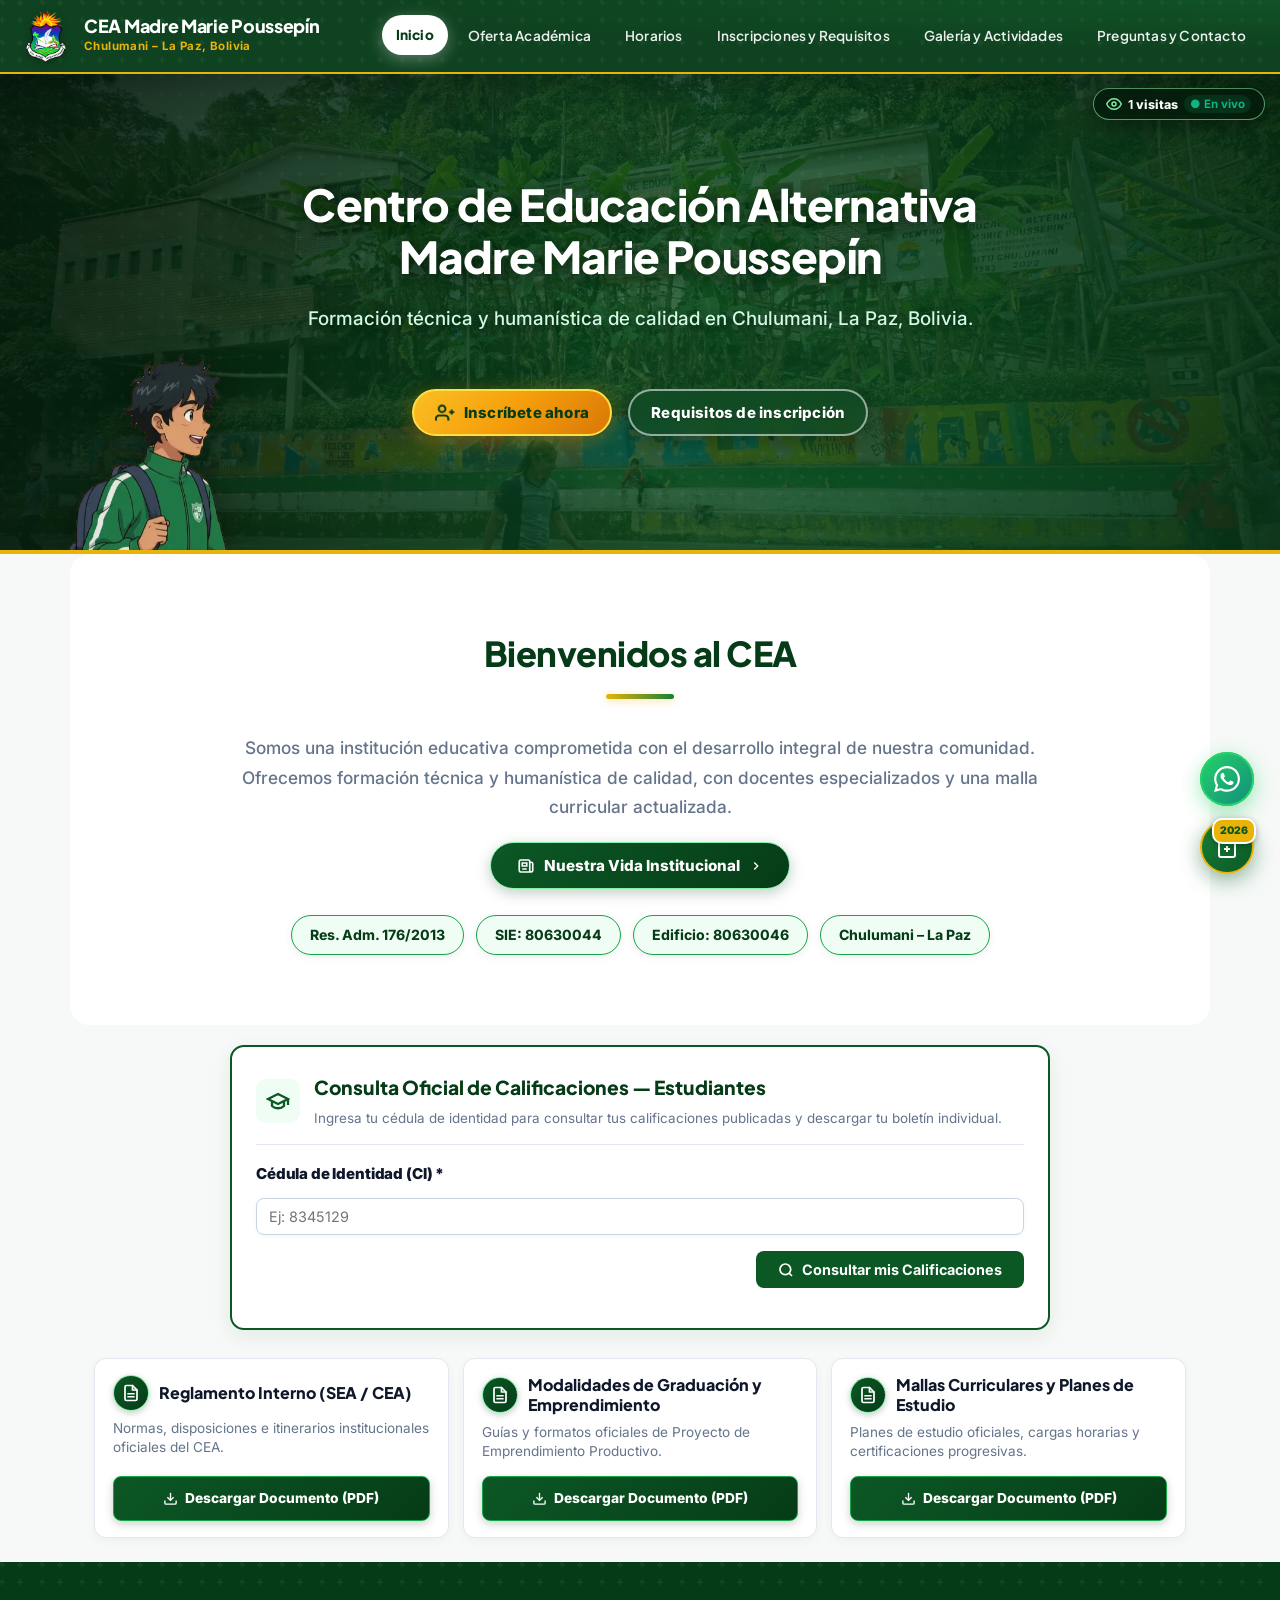
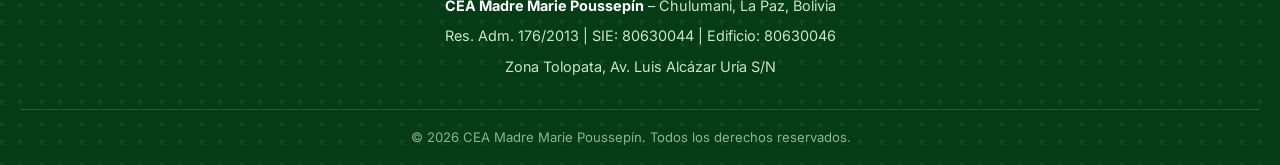
==== index.html @ 7ef6d117 "Add files via upload" ====
<!DOCTYPE html>
<html lang="es">
<head>
  <meta charset="UTF-8" />
  <meta name="viewport" content="width=device-width, initial-scale=1.0, interactive-widget=resizes-content" />
  <meta http-equiv="Cache-Control" content="no-cache, no-store, must-revalidate" />
  <meta http-equiv="Pragma" content="no-cache" />
  <meta http-equiv="Expires" content="0" />
  <!-- Título y Metadatos Institucionales -->
  <title>CEA Madre Marie Poussepín | Educación de Adultos en Chulumani</title>
  <meta name="description" content="Centro de Educación Alternativa Madre Marie Poussepín en Chulumani, Sud Yungas, La Paz. Bachillerato Humanístico (EPA/ESA) y Carreras Técnicas con Certificación Progresiva ministerial oficial. Formación gratuita y de calidad para jóvenes y adultos." />
  <meta name="keywords" content="CEA Madre Marie Poussepin, Chulumani, Educacion Alternativa, Bachillerato Adultos, Carreras Tecnicas, EPA, ESA, ETA, Bolivia, Sud Yungas" />
  <meta name="author" content="CEA Madre Marie Poussepín" />

  <!-- Open Graph / Facebook / WhatsApp Preview -->
  <link rel="canonical" href="https://ceachulumani-creator.github.io/Cea-Madre-Marie-Pousseppin-/" />
  <meta property="og:type" content="website" />
  <meta property="og:title" content="CEA Madre Marie Poussepín – Educación Humanística y Carreras Técnicas" />
  <meta property="og:description" content="Centro de Educación Alternativa en Chulumani, Sud Yungas. Inscripciones Abiertas Gestión 2026. Bachillerato Humanístico y Carreras Técnicas gratuitas con certificación ministerial oficial." />
  <meta property="og:image" content="https://ceachulumani-creator.github.io/Cea-Madre-Marie-Pousseppin-/og-image.jpg" />
  <meta property="og:image:secure_url" content="https://ceachulumani-creator.github.io/Cea-Madre-Marie-Pousseppin-/og-image.jpg" />
  <meta property="og:image:type" content="image/jpeg" />
  <meta property="og:image:width" content="1200" />
  <meta property="og:image:height" content="630" />
  <meta property="og:image:alt" content="CEA Madre Marie Poussepín - Chulumani, Sud Yungas, La Paz, Bolivia" />
  <meta property="og:url" content="https://ceachulumani-creator.github.io/Cea-Madre-Marie-Pousseppin-/" />
  <meta property="og:site_name" content="CEA Madre Marie Poussepín" />
  <meta property="og:locale" content="es_BO" />

  <!-- Twitter Cards -->
  <meta name="twitter:card" content="summary_large_image" />
  <meta name="twitter:title" content="CEA Madre Marie Poussepín | Chulumani – Bolivia" />
  <meta name="twitter:description" content="Centro de Educación Alternativa Madre Marie Poussepín. Educación humanística y técnica para jóvenes y adultos." />
  <meta name="twitter:image" content="https://ceachulumani-creator.github.io/Cea-Madre-Marie-Pousseppin-/og-image.jpg" />
  <link rel="image_src" href="https://ceachulumani-creator.github.io/Cea-Madre-Marie-Pousseppin-/og-image.jpg" />

  <!-- Favicon e Íconos Oficiales CEA -->
  <link rel="icon" type="image/png" href="logo cea madre marie poussepin.png" />
  <link rel="shortcut icon" type="image/png" href="logo cea madre marie poussepin.png" />
  <link rel="apple-touch-icon" href="logo cea madre marie poussepin.png" />

  <!-- Pre-carga prioritaria de la animación WebP del Hero para arranque instantáneo sin parpadeo -->
  <link rel="preload" as="image" href="video3.webp" type="image/webp" fetchpriority="high" />

  <!-- Google Fonts: Plus Jakarta Sans, Outfit, Inter -->
  <link rel="preconnect" href="https://fonts.googleapis.com" />
  <link rel="preconnect" href="https://fonts.gstatic.com" crossorigin />
  <link href="https://fonts.googleapis.com/css2?family=Inter:wght@300;400;500;600;700&family=Outfit:wght@500;600;700;800&family=Plus+Jakarta+Sans:wght@500;600;700;800&display=swap" rel="stylesheet" />
  <link rel="stylesheet" href="styles.css?v=2026.422" />
  <link rel="stylesheet" href="calificaciones.css?v=73.71" />
  <script>
    document.documentElement.classList.remove('dark', 'dark-mode');
    try {
      localStorage.removeItem('darkOverride');
      localStorage.removeItem('cea_dark_override');
    } catch(e) {}
  </script>
  <style>
    /* CONTADOR DE VISITAS DENTRO DE LA ESQUINA SUPERIOR DERECHA DEL HERO BANNER */
    .visitas-hero-badge {
      position: absolute !important;
      top: 20px !important;
      right: 24px !important;
      z-index: 10 !important;
      display: inline-flex !important;
      align-items: center !important;
      gap: 8px !important;
      background: rgba(4, 26, 11, 0.78) !important;
      backdrop-filter: blur(10px) !important;
      -webkit-backdrop-filter: blur(10px) !important;
      border: 1.5px solid rgba(134, 239, 172, 0.6) !important;
      padding: 8px 16px !important;
      border-radius: 30px !important;
      box-shadow: 0 4px 20px rgba(0, 0, 0, 0.4) !important;
      cursor: pointer !important;
      font-family: inherit !important;
      font-size: 0.86rem !important;
      font-weight: 800 !important;
      color: #ffffff !important;
      transition: all 0.25s cubic-bezier(0.4, 0, 0.2, 1) !important;
    }
    .visitas-hero-badge:hover {
      transform: translateY(-2px) scale(1.03) !important;
      background: rgba(6, 60, 23, 0.92) !important;
      border-color: #86efac !important;
      box-shadow: 0 6px 24px rgba(0, 0, 0, 0.55) !important;
    }
    .visitas-hero-badge svg {
      color: #86efac !important;
      stroke: #86efac !important;
    }
    @media (max-width: 768px) {
      .visitas-hero-badge {
        top: 12px !important;
        right: 12px !important;
        padding: 6px 12px !important;
        font-size: 0.78rem !important;
        gap: 6px !important;
      }
    }

    /* CONTENEDOR HERO OVERLAY PERFECTAMENTE CENTRADO (DISEÑO ANTERIOR RESTAURADO) */
    .hero-overlay {
      position: relative !important;
      z-index: 2 !important;
      padding: 60px 24px 70px !important;
      max-width: 850px !important;
      width: 100% !important;
      margin: 0 auto !important;
      display: flex !important;
      flex-direction: column !important;
      align-items: center !important;
      justify-content: center !important;
      text-align: center !important;
      box-sizing: border-box !important;
    }
    .hero-overlay h2 {
      text-align: center !important;
      margin-left: auto !important;
      margin-right: auto !important;
    }
    .hero-overlay p {
      text-align: center !important;
      margin-left: auto !important;
      margin-right: auto !important;
    }

    /* VÍDEO CON IA EN LA PARTE INFERIOR IZQUIERDA (FONDO 100% TRANSPARENTE) */
    .hero-anime-dock-bottom-left {
      position: absolute !important;
      bottom: 0 !important;
      left: 15px !important;
      z-index: 2 !important;
      width: 380px !important;
      max-width: 38vw !important;
      aspect-ratio: 16 / 9 !important;
      pointer-events: none !important;
      filter: drop-shadow(0 8px 18px rgba(0, 0, 0, 0.45)) !important;
      line-height: 0 !important;
      user-select: none !important;
      overflow: hidden !important;
      background: transparent !important;
    }
    .hero-ai-video {
      width: 100% !important;
      height: 100% !important;
      object-fit: contain !important;
      object-position: bottom left !important;
      display: block !important;
      background: transparent !important;
      border: none !important;
      outline: none !important;
    }
    @media screen and (max-width: 768px) {
      .hero-anime-dock-bottom-left {
        width: 140px !important;
        max-width: 38vw !important;
        left: 4px !important;
        bottom: 0 !important;
        opacity: 1 !important;
        filter: none !important;
        -webkit-filter: none !important;
        background: transparent !important;
      }
    }

    /* ALINEACIÓN Y BALANCE PERFECTO DE BOTONES HERO */
    .hero-btn-group {
      display: flex;
      gap: 12px;
      justify-content: center;
      flex-wrap: wrap;
    }

    /* ESTILOS DE EDICIÓN EN VIVO DIRECTA (MODO DIRECTOR CON AUTO-GUARDADO) */
    .editable-in-place-active {
      outline: 2.5px dashed #2563eb !important;
      outline-offset: 4px !important;
      background-color: rgba(37, 99, 235, 0.08) !important;
      border-radius: 6px !important;
      cursor: text !important;
      transition: all 0.2s ease !important;
    }
    .inline-edit-floating-toolbar {
      display: flex !important;
      align-items: center !important;
      justify-content: space-between !important;
      gap: 12px !important;
      background: #ffffff !important;
      border: 1.5px solid #93c5fd !important;
      border-radius: 10px !important;
      padding: 8px 14px !important;
      margin: 8px 0 !important;
      box-shadow: 0 4px 16px rgba(37, 99, 235, 0.15) !important;
      font-family: inherit !important;
      z-index: 9999 !important;
      position: relative !important;
      flex-wrap: wrap !important;
    }
    .inline-toolbar-hint {
      font-size: 0.82rem !important;
      color: #1e3a8a !important;
      font-weight: 600 !important;
      display: inline-flex !important;
      align-items: center !important;
      gap: 6px !important;
    }
    .btn-inline-action {
      display: inline-flex !important;
      align-items: center !important;
      gap: 5px !important;
      padding: 6px 14px !important;
      border-radius: 6px !important;
      font-size: 0.80rem !important;
      font-weight: 700 !important;
      cursor: pointer !important;
      border: none !important;
      transition: all 0.2s ease !important;
    }
    .btn-inline-save {
      background: #2563eb !important;
      color: #ffffff !important;
    }
    .btn-inline-save:hover {
      background: #1d4ed8 !important;
    }
    .btn-inline-cancel {
      background: #f1f5f9 !important;
      color: #475569 !important;
      border: 1px solid #cbd5e1 !important;
    }
    .btn-inline-cancel:hover {
      background: #e2e8f0 !important;
    }

    .hero-btn-group {
      display: flex !important;
      align-items: center !important;
      justify-content: center !important;
      gap: 16px !important;
      flex-wrap: wrap !important;
      margin: 20px auto 0 auto !important;
      width: 100% !important;
      text-align: center !important;
    }

    .btn-hero-inscribete-gold,
    .btn-hero-sec-aligned {
      display: inline-flex !important;
      align-items: center !important;
      justify-content: center !important;
      height: 50px !important;
      min-width: 250px !important;
      padding: 0 28px !important;
      border-radius: 50px !important;
      font-size: 0.98rem !important;
      font-weight: 800 !important;
      letter-spacing: 0.2px !important;
      box-sizing: border-box !important;
      vertical-align: middle !important;
      text-decoration: none !important;
      transition: all 0.25s ease !important;
      margin: 0 !important;
      line-height: 1 !important;
      text-align: center !important;
      cursor: pointer !important;
    }

    .btn-hero-inscribete-gold {
      background: linear-gradient(135deg, #fbbf24 0%, #f59e0b 50%, #d97706 100%) !important;
      color: #063c17 !important;
      border: 2px solid #fde047 !important;
      box-shadow: 0 4px 20px rgba(245, 158, 11, 0.4), 0 2px 6px rgba(0, 0, 0, 0.25) !important;
      gap: 9px !important;
    }
    .btn-hero-inscribete-gold:hover {
      transform: translateY(-2px) scale(1.02) !important;
      background: linear-gradient(135deg, #fef08a 0%, #fbbf24 50%, #f59e0b 100%) !important;
      border-color: #ffffff !important;
      box-shadow: 0 8px 26px rgba(245, 158, 11, 0.6) !important;
      color: #063c17 !important;
    }

    .btn-hero-sec-aligned {
      background: rgba(16, 75, 36, 0.72) !important;
      color: #ffffff !important;
      border: 2px solid rgba(255, 255, 255, 0.55) !important;
      backdrop-filter: blur(10px) !important;
      -webkit-backdrop-filter: blur(10px) !important;
      box-shadow: 0 4px 18px rgba(0, 0, 0, 0.3) !important;
      text-shadow: 0 1px 2px rgba(0, 0, 0, 0.3) !important;
    }
    .btn-hero-sec-aligned:hover {
      background: rgba(22, 101, 52, 0.9) !important;
      border-color: #ffffff !important;
      transform: translateY(-2px) scale(1.02) !important;
      box-shadow: 0 8px 24px rgba(0, 0, 0, 0.4) !important;
      color: #ffffff !important;
    }

    @media (max-width: 600px) {
      .hero-btn-group {
        flex-direction: column !important;
        gap: 12px !important;
        width: 100% !important;
        padding: 0 16px !important;
        box-sizing: border-box !important;
      }
      .btn-hero-inscribete-gold,
      .btn-hero-sec-aligned {
        width: 100% !important;
        max-width: 320px !important;
        min-width: 0 !important;
      }
    }

    /* ANIMACIÓN SUTIL DE IZQUIERDA A DERECHA EN EL ÍCONO DE LA PERSONA */
    .hero-user-icon-anim {
      animation: animPersonaSubtle 3s infinite ease-in-out !important;
      transform-origin: center !important;
      filter: none !important;
    }
    @keyframes animPersonaSubtle {
      0%, 100% {
        transform: translateX(-2px) scale(1);
      }
      50% {
        transform: translateX(2px) scale(1.08);
      }
    }

    /* BOTÓN GALERÍA Y NOVEDADES EN SECCIÓN BIENVENIDOS AL CEA */
    .btn-bienvenida-galeria {
      display: inline-flex !important;
      align-items: center !important;
      justify-content: center !important;
      gap: 9px !important;
      padding: 10px 26px !important;
      border-radius: 50px !important;
      background: linear-gradient(135deg, #0c5825 0%, #063c17 100%) !important;
      color: #ffffff !important;
      border: 1.5px solid #86efac !important;
      font-size: 0.95rem !important;
      font-weight: 800 !important;
      text-decoration: none !important;
      box-shadow: 0 4px 14px rgba(6, 60, 23, 0.25) !important;
      transition: all 0.25s ease !important;
    }
    .btn-bienvenida-galeria:hover {
      background: linear-gradient(135deg, #15803d 0%, #0c5825 100%) !important;
      border-color: #fde047 !important;
      color: #fde047 !important;
      transform: translateY(-2px) scale(1.02) !important;
      box-shadow: 0 6px 18px rgba(6, 60, 23, 0.35) !important;
    }

    /* PASTILLAS DE ACREDITACIÓN CON BORDE DELGADO VERDE Y TEXTO VERDE */
    .acred-badge {
      background: #f0fdf4 !important;
      border: 1.5px solid #16a34a !important;
      color: #063c17 !important;
      padding: 7px 18px !important;
      border-radius: 50px !important;
      font-size: 0.88rem !important;
      font-weight: 750 !important;
      box-shadow: 0 2px 8px rgba(6, 60, 23, 0.08) !important;
      transition: all 0.25s ease !important;
      text-shadow: none !important;
    }
    .acred-badge:hover {
      background: #dcfce7 !important;
      border-color: #0c5825 !important;
      color: #0c5825 !important;
      transform: translateY(-2px) !important;
      box-shadow: 0 4px 12px rgba(6, 60, 23, 0.16) !important;
    }
    html.dark .acred-badge {
      background: rgba(6, 60, 23, 0.35) !important;
      border-color: #4ade80 !important;
      color: #86efac !important;
    }

    .card-accion-inscripcion { padding: 0 !important; }
    .btn-fechas-detalles {
      background: #063c17 !important;
      color: #ffffff !important;
      border: 1.5px solid #063c17 !important;
      padding: 9px 16px !important;
      font-size: 0.92rem !important;
      font-weight: 800 !important;
      border-radius: 10px !important;
      gap: 8px !important;
      height: 44px !important;
      box-sizing: border-box !important;
    }
    .btn-fechas-detalles:hover {
      background: #0c5825 !important;
      color: #ffffff !important;
      border-color: #0c5825 !important;
      box-shadow: 0 4px 14px rgba(12, 88, 37, 0.28) !important;
    }

    /* MEJORAS EN TARJETAS DE GALERÍA Y ZOOM HINT */
    .galeria-zoom-hint {
      position: absolute !important;
      bottom: 10px !important;
      right: 10px !important;
      background: rgba(4, 26, 11, 0.78) !important;
      color: #86efac !important;
      width: 32px !important;
      height: 32px !important;
      border-radius: 50% !important;
      display: flex !important;
      align-items: center !important;
      justify-content: center !important;
      backdrop-filter: blur(4px) !important;
      border: 1px solid rgba(134, 239, 172, 0.5) !important;
      opacity: 0.88 !important;
      transition: all 0.25s ease !important;
    }
    .galeria-card:hover .galeria-zoom-hint {
      opacity: 1 !important;
      transform: scale(1.12) !important;
      background: #063c17 !important;
      color: #ffffff !important;
      border-color: #86efac !important;
      box-shadow: 0 4px 12px rgba(6, 60, 23, 0.4) !important;
    }

    /* CENTRADO PERFECTO DE PESTAÑAS Y SUBFILTROS DE GALERÍA */
    .galeria-subtabs-bar {
      display: flex !important;
      justify-content: center !important;
      align-items: center !important;
      gap: 10px !important;
      flex-wrap: wrap !important;
      margin: 0 auto 20px auto !important;
    }
    .galeria-subfiltros-dinamicos {
      justify-content: center !important;
      text-align: center !important;
      margin: 14px auto 20px auto !important;
    }

    /* COMPACTACIÓN DE ALTURA EN SECCIÓN DE REQUISITOS DE INSCRIPCIÓN */
    .bloque-requisitos-moderno {
      padding: 16px 18px !important;
    }
    .req-bloque {
      margin-top: 0 !important;
      margin-bottom: 0 !important;
    }
    .req-bloque .malla-card-header {
      margin-bottom: 10px !important;
      padding: 10px 14px !important;
    }
    /* NAVEGACIÓN PRINCIPAL: ESTADO ACTIVO BLANCO CON LETRA VERDE BOLD */
    .nav a.nav-main-item.active,
    body:has(#inicio:target) #nav-link-inicio,
    body:has(#oferta:target) #nav-link-oferta,
    body:has(#humanistica:target) #nav-link-oferta,
    body:has(#tecnica:target) #nav-link-oferta,
    body:has(#horarios:target) #nav-link-horarios,
    body:has(#inscripcion:target) #nav-link-inscripciones,
    body:has(#requisitos:target) #nav-link-inscripciones,
    body:has(#galeria:target) #nav-link-galeria,
    body:has(#actividades:target) #nav-link-galeria,
    body:has(#contacto:target) #nav-link-contacto,
    body:has(#faq:target) #nav-link-contacto {
      background: #ffffff !important;
      color: #063c17 !important;
      font-weight: 800 !important;
      border-radius: 50px !important;
      box-shadow: 0 4px 16px rgba(255, 255, 255, 0.32) !important;
      transform: translateY(-1px) !important;
    }

    /* TEXTO NORMAL DESPUÉS DE LOS DOS PUNTOS EN PUNTOS DE OFERTA ACADÉMICA */
    .oferta-preview-bullets li {
      font-weight: 400 !important;
    }
    .oferta-preview-bullets li strong {
      font-weight: 800 !important;
      color: var(--text-main) !important;
    }
    .oferta-preview-bullets li span {
      font-weight: 600 !important;
    }
    .req-dirigido {
      margin-bottom: 10px !important;
      padding: 8px 12px !important;
      font-size: 0.86rem !important;
      line-height: 1.35 !important;
    }
    .req-claros-grid {
      gap: 10px !important;
    }
    .req-claro-card {
      padding: 10px 14px !important;
      gap: 8px !important;
      border-radius: 10px !important;
    }
    .req-claro-header {
      margin-bottom: 6px !important;
      gap: 8px !important;
    }
    .req-claro-icon {
      width: 32px !important;
      height: 32px !important;
      min-width: 32px !important;
      border-radius: 8px !important;
    }
    .req-claro-icon svg {
      width: 16px !important;
      height: 16px !important;
    }
    .req-card-eyebrow {
      font-size: 0.68rem !important;
      margin-bottom: 1px !important;
    }
    .req-claro-title {
      font-size: 0.95rem !important;
    }
    .req-lista-bullets {
      gap: 4px !important;
    }
    .req-lista-bullets li {
      margin-bottom: 3px !important;
      line-height: 1.35 !important;
      font-size: 0.85rem !important;
    }

    /* CERTIFICACIÓN OFICIAL: CABECERA CON RELLENO AMARILLO / NARANJA DE ALTO IMPACTO */
    .certificacion-bloque-card {
      margin-top: 10px !important;
      background: #ffffff !important;
      border: 2px solid #d97706 !important;
      border-radius: 12px !important;
      padding: 0 !important;
      overflow: hidden !important;
      box-shadow: 0 3px 12px rgba(217, 119, 6, 0.12) !important;
      transition: all 0.2s ease !important;
    }
    .certificacion-bloque-card:hover {
      border-color: #b45309 !important;
      box-shadow: 0 5px 18px rgba(217, 119, 6, 0.20) !important;
    }
    .certificacion-bloque-header {
      background: linear-gradient(105deg, #b45309 0%, #d97706 50%, #f59e0b 100%) !important;
      color: #ffffff !important;
      padding: 8px 14px !important;
      display: flex !important;
      align-items: center !important;
      justify-content: space-between !important;
      flex-wrap: wrap !important;
      gap: 8px !important;
      margin: 0 !important;
      border-bottom: none !important;
    }
    .certificacion-badge-pill {
      display: inline-flex !important;
      align-items: center !important;
      gap: 6px !important;
      font-size: 0.78rem !important;
      font-weight: 800 !important;
      letter-spacing: 0.5px !important;
      text-transform: uppercase !important;
      color: #ffffff !important;
      background: rgba(255, 255, 255, 0.22) !important;
      padding: 3px 10px !important;
      border-radius: 6px !important;
      border: 1px solid rgba(255, 255, 255, 0.4) !important;
      box-shadow: 0 1px 3px rgba(0,0,0,0.12) !important;
    }
    .certificacion-subtitulo-line {
      font-size: 0.80rem !important;
      font-weight: 700 !important;
      color: #fef3c7 !important;
      text-shadow: 1px 1px 2px #451a03, 0 1px 3px rgba(69, 26, 3, 0.9) !important;
    }
    .certificacion-bloque-content {
      padding: 10px 14px !important;
      display: grid !important;
      grid-template-columns: 1fr 1fr !important;
      gap: 8px 16px !important;
    }
    @media (max-width: 640px) {
      .certificacion-bloque-content {
        grid-template-columns: 1fr !important;
        gap: 8px !important;
      }
    }
    .certificacion-item-destacado {
      display: flex !important;
      align-items: flex-start !important;
      gap: 8px !important;
    }
    .certificacion-item-icon {
      width: 30px !important;
      height: 30px !important;
      min-width: 30px !important;
      border-radius: 8px !important;
      background: #fef3c7 !important;
      color: #b45309 !important;
      border: 1px solid #fde047 !important;
      display: flex !important;
      align-items: center !important;
      justify-content: center !important;
    }
    .certificacion-item-icon svg {
      width: 16px !important;
      height: 16px !important;
    }
    .certificacion-item-text strong {
      font-size: 0.86rem !important;
      color: #0f172a !important;
      display: block !important;
      margin-bottom: 1px !important;
    }
    .certificacion-item-text span {
      font-size: 0.78rem !important;
      line-height: 1.3 !important;
      color: #475569 !important;
    }

    /* TARJETA UNIFICADA DE REQUISITOS (LIMPIA Y SIN CABECERA REDUNDANTE) */
    .req-unificado-card {
      margin-top: 8px !important;
      margin-bottom: 12px !important;
      background: #ffffff !important;
      border: 1.5px solid #16a34a !important;
      border-radius: 12px !important;
      padding: 12px 16px !important;
      overflow: hidden !important;
      box-shadow: 0 2px 10px rgba(6, 60, 23, 0.06) !important;
      transition: all 0.2s ease !important;
    }
    .req-unificado-card:hover {
      border-color: #0c5825 !important;
      box-shadow: 0 4px 16px rgba(6, 60, 23, 0.12) !important;
    }
    .req-unificado-content {
      padding: 0 !important;
      display: grid !important;
      grid-template-columns: 1fr 1.3fr !important;
      gap: 10px 20px !important;
    }
    @media (max-width: 640px) {
      .req-unificado-content {
        grid-template-columns: 1fr !important;
        gap: 10px !important;
      }
    }
    .req-unificado-item {
      display: flex !important;
      flex-direction: column !important;
    }

    /* TARJETA MAESTRA UNIFICADA (CABECERA VERDE + REQUISITOS + CERTIFICACIÓN OFICIAL EN UN SOLO BLOQUE) */
    .req-master-card {
      background: #ffffff !important;
      border: 2px solid #063c17 !important;
      border-radius: 14px !important;
      overflow: hidden !important;
      box-shadow: 0 4px 18px rgba(6, 60, 23, 0.10) !important;
      margin-top: 6px !important;
      margin-bottom: 14px !important;
      transition: all 0.22s ease !important;
    }
    .req-master-card:hover {
      border-color: #0c5825 !important;
      box-shadow: 0 6px 22px rgba(6, 60, 23, 0.16) !important;
    }
    .req-master-header {
      border-radius: 0 !important;
      margin: 0 !important;
      padding: 10px 16px !important;
      background: linear-gradient(105deg, #063b17 0%, #064019 40%, #085226 65%, #0e7955 100%) !important;
    }
    .req-master-header .malla-card-title {
      font-size: 1.18rem !important;
      font-weight: 800 !important;
      color: #ffffff !important;
      border-bottom: none !important;
      text-decoration: none !important;
      box-shadow: none !important;
    }
    .req-master-header .malla-card-title::after {
      display: none !important;
    }
    .req-master-header .malla-card-badge {
      font-size: 0.70rem !important;
      color: #d1fae5 !important;
      margin-bottom: 2px !important;
    }
    .req-master-body {
      padding: 16px 18px !important;
      display: flex !important;
      flex-direction: column !important;
      gap: 12px !important;
    }

    /* GRID EN 2 COLUMNAS INTERNAS EN CUERPO DE TARJETA MAESTRA */
    .req-master-body-grid {
      display: grid !important;
      grid-template-columns: 1fr 1.1fr !important;
      gap: 20px !important;
      align-items: center !important;
    }
    @media (max-width: 820px) {
      .req-master-body-grid {
        grid-template-columns: 1fr !important;
        gap: 14px !important;
      }
    }
    .certificacion-bloque-card {
      margin-top: 0 !important;
      border-radius: 12px !important;
    }
    .certificacion-bloque-header {
      padding: 8px 12px !important;
      display: flex !important;
      justify-content: space-between !important;
      align-items: center !important;
      gap: 8px !important;
    }
    .certificacion-badge-pill {
      font-size: 0.78rem !important;
      padding: 3px 10px !important;
      flex-shrink: 0 !important;
    }
    .certificacion-subtitulo-line {
      font-size: 0.80rem !important;
      font-weight: 700 !important;
      color: #fef3c7 !important;
      text-shadow: 1px 1px 2px #451a03, 0 1px 3px rgba(69, 26, 3, 0.9) !important;
      text-align: right !important;
      max-width: 220px !important;
      margin-left: auto !important;
      line-height: 1.25 !important;
    }
    .certificacion-bloque-content-vertical {
      padding: 12px 14px !important;
      display: flex !important;
      flex-direction: column !important;
      gap: 10px !important;
    }
    .certificacion-item-destacado {
      gap: 10px !important;
      align-items: flex-start !important;
    }
    .certificacion-item-icon {
      width: 34px !important;
      height: 34px !important;
      min-width: 34px !important;
      border-radius: 50% !important;
      background: linear-gradient(135deg, #d97706 0%, #b45309 100%) !important;
      color: #ffffff !important;
      border: 1.5px solid #fde047 !important;
      display: flex !important;
      align-items: center !important;
      justify-content: center !important;
      box-shadow: 0 3px 8px rgba(180, 83, 9, 0.4) !important;
      flex-shrink: 0 !important;
      margin-top: 2px !important;
    }
    .certificacion-item-icon svg {
      width: 18px !important;
      height: 18px !important;
      color: #ffffff !important;
      stroke: #ffffff !important;
      filter: drop-shadow(0 1px 2px rgba(0, 0, 0, 0.4)) !important;
    }
    .certificacion-item-text strong {
      font-size: 0.92rem !important;
      line-height: 1.35 !important;
      color: #0f172a !important;
    }
    .certificacion-item-text span {
      font-size: 0.84rem !important;
      line-height: 1.35 !important;
      color: #334155 !important;
    }

    /* LISTA SENCILLA CON PUNTOS (TEXTO AMPLIO Y LEGIBLE) */
    .req-lista-sencilla {
      margin: 0 !important;
      padding-left: 20px !important;
      display: flex !important;
      flex-direction: column !important;
      gap: 8px !important;
      list-style-type: disc !important;
    }
    .req-lista-sencilla li {
      font-size: 0.96rem !important;
      line-height: 1.5 !important;
      color: #0f172a !important;
    }
    .req-lista-sencilla li::marker {
      color: #063c17 !important;
      font-size: 1.20rem !important;
    }

    /* GRID EN 2 MITADES (50% / 50%) EN DETALLES DE REQUISITOS (EQUIVALENCIAS | CASOS EXCEPCIONALES) */
    .detalles-split-grid {
      display: grid !important;
      grid-template-columns: 1fr 1fr !important;
      gap: 16px !important;
      align-items: start !important;
    }
    .detalles-col-equivalencias,
    .detalles-col-excepciones,
    .detalles-col-niveles,
    .detalles-col-carreras {
      min-width: 0 !important;
      width: 100% !important;
      max-width: 100% !important;
    }
    @media (max-width: 900px) {
      .detalles-split-grid {
        grid-template-columns: 1fr !important;
        gap: 16px !important;
      }
    }
    .tabla-compacta-3col th,
    .tabla-compacta-3col td,
    .tabla-compacta-excep th,
    .tabla-compacta-excep td {
      padding: 7px 10px !important;
      font-size: 0.83rem !important;
    }
    .tabla-compacta-3col thead th,
    .tabla-compacta-excep thead th,
    .tabla thead th {
      background: #ecfdf5 !important;
      color: #064e3b !important;
      font-weight: 800 !important;
      font-size: 0.80rem !important;
      text-transform: uppercase !important;
      letter-spacing: 0.3px !important;
      border-bottom: 2px solid #a7f3d0 !important;
      padding: 8px 10px !important;
    }
    .tabla thead tr {
      background: transparent !important;
    }

    /* AJUSTES RESPONSIVOS MÓVILES EXCLUSIVOS PARA EVITAR DESBORDES EN CURSOS Y CASOS */
    @media (max-width: 650px) {
      .detalles-col-equivalencias .tec-subcard-body,
      .detalles-col-excepciones .tec-subcard-body {
        padding: 8px 6px !important;
      }
      #contenedor-tabla-epja.tabla-wrapper {
        overflow-x: auto !important;
        -webkit-overflow-scrolling: touch !important;
        margin-bottom: 0 !important;
        box-shadow: none !important;
        border-radius: 6px !important;
        width: 100% !important;
      }
      .tabla-compacta-3col {
        width: 100% !important;
        table-layout: fixed !important;
        border-collapse: collapse !important;
        margin: 0 !important;
      }
      .tabla-compacta-3col th,
      .tabla-compacta-3col td {
        padding: 6px 3px !important;
        font-size: 0.72rem !important;
        line-height: 1.22 !important;
        word-break: normal !important;
      }
      .tabla-compacta-3col thead th {
        font-size: 0.69rem !important;
        padding: 6px 2px !important;
        white-space: normal !important;
        letter-spacing: 0 !important;
        line-height: 1.18 !important;
      }
      .tabla-compacta-3col th:nth-child(1),
      .tabla-compacta-3col td:nth-child(1) {
        width: 34% !important;
        padding-left: 5px !important;
      }
      .tabla-compacta-3col th:nth-child(2),
      .tabla-compacta-3col td:nth-child(2) {
        width: 39% !important;
      }
      .tabla-compacta-3col th:nth-child(3),
      .tabla-compacta-3col td:nth-child(3) {
        width: 27% !important;
        text-align: center !important;
        padding-right: 5px !important;
      }
      .tabla-compacta-3col td strong {
        font-size: 0.73rem !important;
      }
      .tabla-compacta-3col .edad-num {
        display: inline-flex !important;
        align-items: center !important;
        justify-content: center !important;
        padding: 2.5px 6px !important;
        font-size: 0.70rem !important;
        font-weight: 800 !important;
        border-radius: 50px !important;
        white-space: nowrap !important;
        min-width: auto !important;
        max-width: 100% !important;
        box-sizing: border-box !important;
        line-height: 1.15 !important;
      }
    }

    /* REDUCCIÓN DE ESPACIOS/SEPARACIÓN EXCESIVA EN SECCIÓN INSCRIPCIONES Y REQUISITOS */
    #inscripcion .inscripcion-bg {
      padding: 10px 0 20px 0 !important;
    }
    .inscripcion-header-compacto {
      margin-bottom: 10px !important;
    }
    .inscripcion-header-compacto .section-title {
      font-size: 1.85rem !important;
      margin-bottom: 2px !important;
      padding-bottom: 4px !important;
    }
    .inscripcion-header-compacto .section-desc {
      font-size: 0.90rem !important;
    }
    /* ESTILOS DE COMPACTACIÓN Y BOTÓN BLANCO ANIMADO EN SECCIÓN INSCRIPCIÓN */
    .inscripcion-top-grid {
      display: flex !important;
      flex-direction: column !important;
      gap: 12px !important;
      margin-bottom: 12px !important;
    }
    .fechas-compacta-card-full {
      background: #ffffff !important;
      border: 1.5px solid #063c17 !important;
      border-radius: 12px !important;
      overflow: hidden !important;
      box-shadow: 0 3px 12px rgba(6, 60, 23, 0.10) !important;
    }
    .fechas-grid-2sem {
      padding: 10px 14px !important;
      display: grid !important;
      grid-template-columns: 1fr 1fr !important;
      gap: 12px !important;
    }
    @media (max-width: 768px) {
      .fechas-grid-2sem {
        grid-template-columns: 1fr !important;
        gap: 10px !important;
      }
    }
    .sem-1er-compact {
      background: #ffffff !important;
      border: 1.5px solid #063c17 !important;
      border-radius: 10px !important;
      padding: 8px 12px !important;
    }
    .sem-2do-compact {
      background: #ffffff !important;
      border: 1.5px solid #059669 !important;
      border-radius: 10px !important;
      padding: 8px 12px !important;
    }
    .fecha-sem-header-compact {
      display: flex !important;
      justify-content: space-between !important;
      align-items: center !important;
      margin-bottom: 6px !important;
      padding-bottom: 4px !important;
      border-bottom: 1px dashed rgba(6, 60, 23, 0.15) !important;
    }
    .fecha-sem-title-compact {
      margin: 0 !important;
      font-size: 0.98rem !important;
      font-weight: 850 !important;
      color: #063c17 !important;
      display: inline-flex !important;
      align-items: center !important;
      gap: 8px !important;
    }
    .fecha-sem-clock-badge {
      width: 32px !important;
      height: 32px !important;
      min-width: 32px !important;
      border-radius: 50% !important;
      background: linear-gradient(135deg, #0c5825 0%, #063c17 100%) !important;
      border: 1.5px solid #86efac !important;
      color: #ffffff !important;
      display: inline-flex !important;
      align-items: center !important;
      justify-content: center !important;
      box-shadow: 0 3px 8px rgba(6, 60, 23, 0.3) !important;
      flex-shrink: 0 !important;
    }
    .fecha-sem-clock-badge svg {
      width: 18px !important;
      height: 18px !important;
      color: #ffffff !important;
      stroke: #ffffff !important;
      filter: drop-shadow(0 1px 2px rgba(0, 0, 0, 0.6)) drop-shadow(0 1px 1px rgba(6, 60, 23, 0.9)) !important;
    }

    /* LISTA DE CARRERAS EN ÁREA TÉCNICA (OFERTA ACADÉMICA): UN SOLO PUNTO DE CADA CARRERA */
    #oferta-tec-preview-bullets {
      list-style: none !important;
      padding: 0 !important;
      margin: 0 0 26px 0 !important;
      display: flex !important;
      flex-direction: column !important;
      gap: 10px !important;
    }
    #oferta-tec-preview-bullets li {
      position: relative !important;
      padding-left: 20px !important;
      font-size: 1rem !important;
      font-weight: 600 !important;
      color: var(--text-main) !important;
      display: block !important;
    }
    #oferta-tec-preview-bullets li::before {
      content: '•' !important;
      position: absolute !important;
      left: 0 !important;
      top: 50% !important;
      transform: translateY(-50%) !important;
      font-size: 1.4rem !important;
      color: #063c17 !important;
      line-height: 1 !important;
      width: auto !important;
      height: auto !important;
      background: transparent !important;
      box-shadow: none !important;
      border-radius: 0 !important;
    }
    #oferta-tec-preview-bullets li::after {
      display: none !important;
      content: none !important;
    }
    #oferta-tec-preview-bullets .oferta-carrera-bullet-icon {
      display: none !important;
    }

    .fecha-compact-body {
      display: flex !important;
      flex-direction: column !important;
      gap: 3px !important;
    }
    .fecha-compact-row {
      display: flex !important;
      justify-content: space-between !important;
      align-items: center !important;
      font-size: 0.82rem !important;
    }
    .fecha-compact-row .lbl-f {
      color: #64748b !important;
      font-weight: 600 !important;
    }
    .fecha-compact-row .val-f {
      color: #0f172a !important;
      font-weight: 700 !important;
    }
    .fecha-compact-row .val-f.dest {
      color: #063c17 !important;
      font-weight: 800 !important;
    }

    /* FILA 2: BANNER CENTRADO COMPACTO DE PRE-INSCRIPCIÓN (SIN BORDE / ÍCONO A LA IZQUIERDA DEL TÍTULO) */
    .card-preinscripcion-sutil-banner {
      background: transparent !important;
      border: none !important;
      border-radius: 0 !important;
      overflow: visible !important;
      box-shadow: none !important;
      transition: all 0.25s ease !important;
    }
    .card-preinscripcion-sutil-banner:hover {
      box-shadow: none !important;
      border: none !important;
    }
    .card-preinsc-sutil-inner {
      padding: 10px 16px !important;
      display: flex !important;
      flex-direction: column !important;
      align-items: center !important;
      justify-content: center !important;
      text-align: center !important;
      gap: 10px !important;
    }
    .card-preinsc-sutil-center-group {
      display: flex !important;
      flex-direction: column !important;
      align-items: center !important;
      justify-content: center !important;
      text-align: center !important;
      gap: 4px !important;
      max-width: 900px !important;
    }
    .card-preinsc-sutil-title-inline {
      display: inline-flex !important;
      align-items: center !important;
      justify-content: center !important;
      gap: 9px !important;
      margin-bottom: 2px !important;
    }
    .card-preinsc-sutil-icon-badge {
      width: 32px !important;
      height: 32px !important;
      min-width: 32px !important;
      border-radius: 50% !important;
      background: linear-gradient(135deg, #0c5825 0%, #063c17 100%) !important;
      border: 1.5px solid #86efac !important;
      color: #ffffff !important;
      display: inline-flex !important;
      align-items: center !important;
      justify-content: center !important;
      box-shadow: 0 2px 6px rgba(6, 60, 23, 0.18) !important;
      margin-bottom: 0 !important;
      transition: transform 0.22s ease !important;
    }
    .card-preinscripcion-sutil-banner:hover .card-preinsc-sutil-icon-badge {
      transform: scale(1.08) !important;
    }
    .card-preinsc-sutil-h4 {
      margin: 0 !important;
      font-size: 1.18rem !important;
      color: #063c17 !important;
      font-weight: 850 !important;
      letter-spacing: -0.2px !important;
      line-height: 1.2 !important;
    }
    .card-preinsc-sutil-desc {
      margin: 0 !important;
      font-size: 0.90rem !important;
      color: #093818 !important;
      line-height: 1.35 !important;
      font-weight: 600 !important;
      letter-spacing: 0.05px !important;
    }

    /* ALINEACIÓN PERFECTA DEL TÍTULO DE REQUISITOS DE INSCRIPCIÓN Y SU ÍCONO */
    .req-header-title-row {
      display: inline-flex !important;
      align-items: center !important;
      justify-content: center !important;
      gap: 12px !important;
      margin-bottom: 4px !important;
      vertical-align: middle !important;
    }
    .req-icon-title-badge {
      background: #063c17 !important;
      color: #ffffff !important;
      border-radius: 12px !important;
      width: 40px !important;
      height: 40px !important;
      min-width: 40px !important;
      display: inline-flex !important;
      align-items: center !important;
      justify-content: center !important;
      box-shadow: 0 4px 12px rgba(12, 88, 37, 0.25) !important;
      flex-shrink: 0 !important;
      margin: 0 !important;
    }
    .section-title-inline {
      font-size: 2.15rem !important;
      font-weight: 800 !important;
      color: #063c17 !important;
      margin: 0 !important;
      padding: 0 !important;
      line-height: 1.15 !important;
      display: inline-block !important;
      letter-spacing: -0.5px !important;
      position: relative !important;
    }
    .section-title-inline::after {
      display: none !important;
      content: none !important;
    }
    .req-heading-line {
      width: 68px !important;
      height: 4.5px !important;
      background: linear-gradient(90deg, #eab308, #16a34a) !important;
      border-radius: 4px !important;
      margin: 6px auto 14px !important;
      box-shadow: 0 2px 8px rgba(234, 179, 8, 0.35) !important;
    }

    /* PASTILLAS DE ESTADO EN FECHAS DE INSCRIPCIÓN: RELLENO SÓLIDO, TEXTO BLANCO Y SOMBRA DE PROFUNDIDAD */
    .fecha-status-pill {
      font-size: 0.76rem !important;
      font-weight: 850 !important;
      padding: 5px 13px !important;
      border-radius: 50px !important;
      text-transform: uppercase !important;
      letter-spacing: 0.4px !important;
      display: inline-flex !important;
      align-items: center !important;
      gap: 5px !important;
    }
    .fecha-status-pill.activo {
      background: linear-gradient(135deg, #16a34a 0%, #15803d 100%) !important;
      color: #ffffff !important;
      border: 1.5px solid #86efac !important;
      text-shadow: 0 1px 2px rgba(0, 0, 0, 0.5), 0 1.5px 3px rgba(6, 60, 23, 0.9) !important;
      box-shadow: 0 2px 8px rgba(22, 163, 74, 0.35) !important;
    }
    .fecha-status-pill.proximo {
      background: linear-gradient(135deg, #4f46e5 0%, #3730a3 100%) !important;
      color: #ffffff !important;
      border: 1.5px solid #a5b4fc !important;
      text-shadow: 0 1px 2px rgba(0, 0, 0, 0.5), 0 1.5px 3px rgba(30, 27, 75, 0.9) !important;
      box-shadow: 0 2px 8px rgba(79, 70, 229, 0.35) !important;
    }
    .fecha-status-pill.concluido {
      background: linear-gradient(135deg, #dc2626 0%, #991b1b 100%) !important;
      color: #ffffff !important;
      border: 1.5px solid #fca5a5 !important;
      text-shadow: 0 1px 2px rgba(0, 0, 0, 0.5), 0 1.5px 3px rgba(69, 10, 10, 0.9) !important;
      box-shadow: 0 2px 8px rgba(220, 38, 38, 0.35) !important;
    }

    /* BOTÓN AMARILLO GOLD CON TEXTO "INSCRIBIRME AHORA" EXTRA DESTACADO, LEGIBLE Y NÍTIDO */
    .btn-inscribirme-amarillo-gold {
      background: linear-gradient(135deg, #f59e0b 0%, #d97706 45%, #b45309 100%) !important;
      color: #ffffff !important;
      border: 1.5px solid rgba(254, 240, 138, 0.95) !important;
      padding: 10px 28px !important;
      border-radius: 50px !important;
      font-size: 1.02rem !important;
      font-weight: 750 !important;
      letter-spacing: 0.35px !important;
      text-shadow: 0 1px 0 #78350f, 0 1.5px 3px rgba(69, 26, 3, 0.7) !important;
      cursor: pointer !important;
      display: inline-flex !important;
      align-items: center !important;
      justify-content: center !important;
      gap: 8px !important;
      position: relative !important;
      overflow: hidden !important;
      box-shadow: inset 0 1px 0 rgba(255, 255, 255, 0.45), 0 5px 18px rgba(180, 83, 9, 0.42), 0 2px 5px rgba(0, 0, 0, 0.2) !important;
      animation: pulseInscribirmeAmarillo 2.3s infinite ease-in-out !important;
      transition: all 0.25s ease !important;
      z-index: 2 !important;
    }
    .btn-inscribirme-amarillo-gold:hover {
      background: linear-gradient(135deg, #fbbf24 0%, #ea580c 100%) !important;
      transform: translateY(-2px) scale(1.02) !important;
      box-shadow: 0 8px 24px rgba(217, 119, 6, 0.50), 0 3px 8px rgba(180, 83, 9, 0.3) !important;
    }
    .btn-inscribirme-amarillo-gold .svg-chevron-form {
      transition: transform 0.25s ease !important;
    }
    .btn-inscribirme-amarillo-gold.abierto .svg-chevron-form {
      transform: rotate(180deg) !important;
    }

    /* BORDE VERDE VIVO Y ENFOQUE DESTACADO PARA INPUT DE CONSULTA POR CI */
    #ci-consulta-inp {
      border: 2px solid #16a34a !important;
      transition: all 0.2s ease !important;
    }
    #ci-consulta-inp:focus {
      border-color: #0c5825 !important;
      box-shadow: 0 0 0 3.5px rgba(22, 163, 74, 0.25) !important;
      outline: none !important;
    }
    html.dark #ci-consulta-inp {
      border-color: #22c55e !important;
    }
    html.dark #ci-consulta-inp:focus {
      border-color: #4ade80 !important;
      box-shadow: 0 0 0 3.5px rgba(74, 222, 128, 0.25) !important;
    }

    /* BOTÓN Y ÍCONO DE ENVIAR PRE-INSCRIPCIÓN CON DETALLE AMARILLO Y ANIMACIÓN SUTIL */
    #btn-enviar-preinscripcion {
      background: linear-gradient(135deg, #0c5825 0%, #063c17 100%) !important;
      color: #ffffff !important;
      border: 1.5px solid #fde047 !important; /* Borde amarillo suave para gran visibilidad */
      padding: 11px 26px !important;
      border-radius: 50px !important;
      font-size: 0.96rem !important;
      font-weight: 800 !important;
      letter-spacing: 0.3px !important;
      box-shadow: 0 4px 16px rgba(12, 88, 37, 0.35), 0 0 12px rgba(245, 158, 11, 0.30) !important;
      cursor: pointer !important;
      display: inline-flex !important;
      align-items: center !important;
      gap: 10px !important;
      transition: all 0.25s ease !important;
    }
    #btn-enviar-preinscripcion:hover {
      background: linear-gradient(135deg, #15803d 0%, #0c5825 100%) !important;
      border-color: #fef08a !important;
      box-shadow: 0 6px 20px rgba(12, 88, 37, 0.45), 0 0 18px rgba(245, 158, 11, 0.50) !important;
      transform: translateY(-2px) scale(1.02) !important;
    }
    #btn-enviar-preinscripcion svg {
      color: #fde047 !important;
      stroke: #fde047 !important;
      animation: animAvionEnvioSutil 2.4s infinite ease-in-out !important;
    }
    @keyframes animAvionEnvioSutil {
      0%, 100% {
        transform: translateY(0) rotate(0deg) scale(1);
        filter: drop-shadow(0 1px 3px rgba(234, 179, 8, 0.6));
      }
      50% {
        transform: translateY(-3px) translateX(2px) rotate(-6deg) scale(1.10);
        filter: drop-shadow(0 3px 7px rgba(234, 179, 8, 0.9));
      }
    }
    @keyframes pulseInscribirmeAmarillo {
      0% {
        transform: scale(1);
        box-shadow: 0 0 0 0 rgba(245, 158, 11, 0.7), 0 4px 16px rgba(217, 119, 6, 0.38);
      }
      50% {
        transform: scale(1.025);
        box-shadow: 0 0 0 8px rgba(245, 158, 11, 0), 0 8px 22px rgba(217, 119, 6, 0.48);
      }
      100% {
        transform: scale(1);
        box-shadow: 0 0 0 0 rgba(245, 158, 11, 0), 0 4px 16px rgba(217, 119, 6, 0.38);
      }
    }
    .btn-inscribirme-amarillo-gold::after {
      content: '' !important;
      position: absolute !important;
      top: -50% !important;
      left: -60% !important;
      width: 50% !important;
      height: 200% !important;
      background: linear-gradient(60deg, transparent 0%, rgba(255, 255, 255, 0.85) 50%, transparent 100%) !important;
      transform: rotate(25deg) !important;
      animation: destelloBrilloBotonAmarillo 3.2s infinite ease-in-out !important;
      pointer-events: none !important;
    }
    @keyframes destelloBrilloBotonAmarillo {
      0% { left: -60%; }
      30% { left: 140%; }
      100% { left: 140%; }
    }

    /* MODO OSCURO PARA EL BANNER CENTRADO COMPACTO */
    html.dark .card-preinscripcion-sutil-banner {
      background: linear-gradient(135deg, #112819 0%, #0d2014 100%) !important;
      border-color: #234d31 !important;
      box-shadow: 0 3px 14px rgba(0, 0, 0, 0.35) !important;
    }
    html.dark .card-preinscripcion-sutil-banner:hover {
      border-color: #2e7d32 !important;
      box-shadow: 0 5px 20px rgba(0, 0, 0, 0.45) !important;
    }
    html.dark .card-preinsc-sutil-h4 {
      color: #86efac !important;
    }
    html.dark .card-preinsc-sutil-desc {
      color: #cbd5e1 !important;
    }
    html.dark .card-preinsc-sutil-icon-badge {
      background: linear-gradient(135deg, #166534 0%, #14532d 100%) !important;
      border-color: #4ade80 !important;
    }

    /* CABECERA CON RELLENO VERDE MODERADO Y ELEGANTE (SIN EXCESO DE PADDING) */
    .fechas-header-relleno-compacto {
      background: linear-gradient(105deg, #063b17 0%, #064019 40%, #085226 70%, #0e7955 100%) !important;
      color: #ffffff !important;
      border-bottom: 1.5px solid rgba(255, 255, 255, 0.15) !important;
      padding: 9px 16px !important;
      display: flex !important;
      align-items: center !important;
      justify-content: space-between !important;
      gap: 12px !important;
    }
    .fechas-header-relleno-title-box {
      display: inline-flex !important;
      align-items: center !important;
      gap: 9px !important;
    }
    .fechas-header-relleno-icon {
      width: 30px !important;
      height: 30px !important;
      border-radius: 7px !important;
      background: rgba(255, 255, 255, 0.18) !important;
      border: 1px solid rgba(255, 255, 255, 0.35) !important;
      color: #ffffff !important;
      display: flex !important;
      align-items: center !important;
      justify-content: center !important;
      flex-shrink: 0 !important;
    }
    .fechas-header-relleno-title {
      margin: 0 !important;
      font-size: 1.05rem !important;
      font-weight: 800 !important;
      color: #ffffff !important;
      letter-spacing: -0.2px !important;
    }
    .fechas-pill-header-compact {
      background: rgba(255, 255, 255, 0.18) !important;
      color: #ffffff !important;
      border: 1px solid rgba(255, 255, 255, 0.3) !important;
      font-size: 0.72rem !important;
      font-weight: 800 !important;
      padding: 2px 9px !important;
      border-radius: 50px !important;
      letter-spacing: 0.4px !important;
      text-transform: uppercase !important;
      display: inline-flex !important;
      align-items: center !important;
      gap: 5px !important;
    }
    .fechas-pill-header-compact .pulse-dot {
      width: 6px !important;
      height: 6px !important;
      border-radius: 50% !important;
      background: #4ade80 !important;
      display: inline-block !important;
    }

    /* BANNER DE PRE-INSCRIPCIÓN CON RELLENO VERDE REFINADO Y BOTÓN BLANCO */
    .card-accion-banner-relleno-compacto {
      background: linear-gradient(105deg, #063b17 0%, #064019 40%, #085226 70%, #0e7955 100%) !important;
      border: 1.5px solid #063c17 !important;
      border-radius: 12px !important;
      overflow: hidden !important;
      box-shadow: 0 4px 16px rgba(6, 60, 23, 0.16) !important;
      transition: all 0.25s ease !important;
    }
    .card-accion-banner-relleno-compacto:hover {
      box-shadow: 0 6px 22px rgba(6, 60, 23, 0.24) !important;
      border-color: #15803d !important;
    }
    .card-accion-relleno-inner {
      padding: 10px 16px !important;
      display: flex !important;
      align-items: center !important;
      justify-content: space-between !important;
      gap: 14px !important;
      flex-wrap: wrap !important;
    }
    .card-accion-relleno-left {
      display: flex !important;
      align-items: center !important;
      gap: 12px !important;
      flex: 1 !important;
      min-width: 270px !important;
    }
    .card-accion-relleno-icon {
      width: 38px !important;
      height: 38px !important;
      min-width: 38px !important;
      border-radius: 9px !important;
      background: rgba(255, 255, 255, 0.18) !important;
      border: 1px solid rgba(255, 255, 255, 0.35) !important;
      color: #ffffff !important;
      display: flex !important;
      align-items: center !important;
      justify-content: center !important;
      flex-shrink: 0 !important;
    }
    .card-accion-relleno-titles {
      display: flex !important;
      align-items: center !important;
      gap: 8px !important;
      margin-bottom: 2px !important;
      flex-wrap: wrap !important;
    }
    .card-accion-relleno-h4 {
      margin: 0 !important;
      font-size: 1.08rem !important;
      color: #ffffff !important;
      font-weight: 800 !important;
      letter-spacing: -0.2px !important;
    }
    .badge-cupos-relleno {
      display: inline-flex !important;
      align-items: center !important;
      gap: 5px !important;
      font-size: 0.70rem !important;
      padding: 2px 8px !important;
      background: rgba(255, 255, 255, 0.18) !important;
      color: #86efac !important;
      border: 1px solid rgba(255, 255, 255, 0.25) !important;
      border-radius: 6px !important;
      font-weight: 800 !important;
      text-transform: uppercase !important;
      letter-spacing: 0.3px !important;
    }
    .badge-cupos-relleno .pulse-dot {
      width: 6px !important;
      height: 6px !important;
      border-radius: 50% !important;
      background: #4ade80 !important;
      display: inline-block !important;
    }
    .card-accion-relleno-desc {
      margin: 0 !important;
      font-size: 0.85rem !important;
      color: #e2e8f0 !important;
      line-height: 1.35 !important;
      font-weight: 500 !important;
    }
    .card-accion-relleno-right {
      flex-shrink: 0 !important;
    }
    .btn-inscribirme-blanco-compact {
      background: #ffffff !important;
      color: #063c17 !important;
      border: 1.5px solid rgba(255, 255, 255, 0.9) !important;
      padding: 9px 20px !important;
      border-radius: 9px !important;
      font-size: 0.90rem !important;
      font-weight: 800 !important;
      cursor: pointer !important;
      display: inline-flex !important;
      align-items: center !important;
      gap: 8px !important;
      box-shadow: 0 3px 12px rgba(0, 0, 0, 0.20) !important;
      transition: all 0.22s ease !important;
    }
    .btn-inscribirme-blanco-compact:hover {
      background: #f8fafc !important;
      transform: translateY(-2px) !important;
      box-shadow: 0 5px 16px rgba(0, 0, 0, 0.28) !important;
    }
    .btn-inscribirme-blanco-compact .svg-chevron-form {
      transition: transform 0.25s ease !important;
    }
    .btn-inscribirme-blanco-compact.abierto .svg-chevron-form {
      transform: rotate(180deg) !important;
    }
    .seccion-separador-elegante {
      margin: 10px 0 !important;
    }
    #bloque-requisitos-integrado {
      margin-top: 12px !important;
    }
    .oferta-pill-wrapper.req-pill-wrapper {
      margin-top: 10px !important;
      margin-bottom: 12px !important;
    }

    /* UNIFICACIÓN VERDE DEGRADADO INSTITUCIONAL EN TODAS LAS CABECERAS (IGUAL A REQUISITOS DE INSCRIPCIÓN) */
    .tec-subcard {
      background: #ffffff !important;
      border: 1.5px solid #063c17 !important;
      border-radius: 12px !important;
      overflow: hidden !important;
      box-shadow: 0 3px 12px rgba(6, 60, 23, 0.10) !important;
      height: 100% !important;
    }
    .tec-subcard-header {
      background: linear-gradient(105deg, #063b17 0%, #064019 40%, #085226 65%, #0e7955 100%) !important;
      color: #ffffff !important;
      padding: 8px 12px !important;
      border-radius: 0 !important;
      margin: 0 !important;
    }
    .tec-uniform-title {
      font-size: 1.05rem !important;
      font-weight: 800 !important;
      color: #ffffff !important;
      margin: 0 !important;
      border-bottom: none !important;
      text-decoration: none !important;
      letter-spacing: 0 !important;
      text-shadow: 0 1px 2px rgba(0, 0, 0, 0.3) !important;
    }
    .tec-subcard-body {
      padding: 12px 14px !important;
    }
    .carreras-bullet-lista {
      margin: 0 !important;
      padding-left: 20px !important;
      display: flex !important;
      flex-direction: column !important;
      gap: 6px !important;
      list-style-type: disc !important;
    }
    .carreras-bullet-lista li {
      font-size: 0.90rem !important;
      font-weight: 700 !important;
      color: #063c17 !important;
      line-height: 1.4 !important;
    }
    .carreras-bullet-lista li::marker {
      color: #063c17 !important;
      font-size: 1.15rem !important;
    }

    /* OPCIÓN 1: CUADRÍCULA DE PÍLDORAS COMPACTAS A 2 COLUMNAS PARA CASOS EXCEPCIONALES */
    .excep-grid-2col {
      display: grid !important;
      grid-template-columns: repeat(2, 1fr) !important;
      gap: 8px !important;
      width: 100% !important;
      box-sizing: border-box !important;
    }
    @media (max-width: 768px) {
      #contenedor-casos-excepcionales.excep-grid-2col,
      .excep-grid-2col {
        grid-template-columns: 1fr !important;
        gap: 8px !important;
        width: 100% !important;
      }
      .excep-pill-card {
        width: 100% !important;
        box-sizing: border-box !important;
        min-width: 0 !important;
        padding: 8px 10px !important;
      }
      .excep-pill-text {
        min-width: 0 !important;
        flex: 1 1 0% !important;
        word-break: break-word !important;
        overflow-wrap: break-word !important;
      }
      .excep-pill-text strong {
        font-size: 0.82rem !important;
        line-height: 1.3 !important;
        word-break: break-word !important;
      }
      .excep-pill-text span {
        font-size: 0.77rem !important;
        line-height: 1.25 !important;
        word-break: break-word !important;
      }
    }
    .excep-pill-card {
      background: var(--bg-body, #f8fafc) !important;
      border: 1px solid var(--border-col, #e2e8f0) !important;
      border-radius: 8px !important;
      padding: 8px 10px !important;
      display: flex !important;
      align-items: flex-start !important;
      gap: 8px !important;
      transition: all 0.2s ease !important;
      box-sizing: border-box !important;
      min-width: 0 !important;
    }
    .excep-pill-card:hover {
      border-color: #063c17 !important;
      background: #f0fdf4 !important;
    }
    .excep-pill-full {
      grid-column: 1 / -1 !important;
    }
    .excep-pill-num {
      background: #063c17 !important;
      color: #ffffff !important;
      font-size: 0.72rem !important;
      font-weight: 800 !important;
      padding: 2px 7px !important;
      border-radius: 4px !important;
      flex-shrink: 0 !important;
      margin-top: 1px !important;
    }
    .excep-pill-text strong {
      display: block !important;
      font-size: 0.83rem !important;
      color: #063c17 !important;
      margin-bottom: 2px !important;
      line-height: 1.28 !important;
    }
    .excep-pill-text span {
      display: block !important;
      font-size: 0.78rem !important;
      color: #475569 !important;
      line-height: 1.25 !important;
    }

    /* ========================================================
       SELECTORES TIPO PÍLDORA UNIFICADOS (OFERTA, HORARIOS, REQUISITOS, GALERÍA)
       ======================================================== */
    .oferta-pill-box,
    .galeria-subtabs-bar {
      display: inline-flex !important;
      align-items: center !important;
      justify-content: center !important;
      gap: 6px !important;
      padding: 6px !important;
      background: #ffffff !important;
      border: 1.5px solid #cbd5e1 !important;
      border-radius: 50px !important;
      box-shadow: 0 4px 16px rgba(6, 60, 23, 0.08) !important;
    }
    .oferta-pill-btn,
    .gal-subtab-btn {
      display: inline-flex !important;
      align-items: center !important;
      justify-content: center !important;
      gap: 8px !important;
      padding: 10px 24px !important;
      border-radius: 50px !important;
      border: none !important;
      background: transparent !important;
      color: #063c17 !important;
      font-size: 0.92rem !important;
      font-weight: 800 !important;
      cursor: pointer !important;
      transition: all 0.22s ease !important;
      box-shadow: none !important;
    }
    .oferta-pill-btn svg,
    .gal-subtab-btn svg {
      transition: transform 0.22s ease !important;
    }
    .oferta-pill-btn:hover:not(.active):not(.activo),
    .gal-subtab-btn:hover:not(.active):not(.activo) {
      background: #f0fdf4 !important;
      color: #0c5825 !important;
    }
    .oferta-pill-btn.active,
    .oferta-pill-btn.activo,
    .gal-subtab-btn.active,
    .gal-subtab-btn.activo {
      background: linear-gradient(135deg, #0c5825 0%, #063c17 100%) !important;
      color: #ffffff !important;
      border: none !important;
      box-shadow: 0 4px 14px rgba(6, 60, 23, 0.30) !important;
      text-shadow: 0 1px 2px rgba(0, 0, 0, 0.25) !important;
    }
    .oferta-pill-btn.active svg,
    .oferta-pill-btn.activo svg,
    .gal-subtab-btn.active svg,
    .gal-subtab-btn.activo svg {
      color: #ffffff !important;
      stroke: #ffffff !important;
    }

    /* PÍLDORA DE EDAD MÍNIMA (15 años, 16 años, 17 años, 18 años) INTACTA EN UNA SOLA LÍNEA */
    .edad-num {
      display: inline-flex !important;
      align-items: center !important;
      justify-content: center !important;
      white-space: nowrap !important;
      word-break: keep-all !important;
      padding: 3px 8px !important;
      border-radius: 50px !important;
      line-height: 1.2 !important;
      min-width: auto !important;
      max-width: 100% !important;
      box-sizing: border-box !important;
    }

    /* OPTIMIZACIÓN GPU SIN PARPADEO BLANCO PARA LA ANIMACIÓN WEBP DEL HERO */
    #heroVideoDock,
    .hero-anime-dock-bottom-left {
      background: transparent !important;
      border: none !important;
      outline: none !important;
      backface-visibility: hidden !important;
      -webkit-backface-visibility: hidden !important;
      transform: translate3d(0, 0, 0) !important;
      -webkit-transform: translate3d(0, 0, 0) !important;
      will-change: transform !important;
      contain: layout style !important;
    }
    #heroAiMedia,
    .hero-ai-video {
      background: transparent !important;
      border: none !important;
      outline: none !important;
      backface-visibility: hidden !important;
      -webkit-backface-visibility: hidden !important;
      transform: translate3d(0, 0, 0) !important;
      -webkit-transform: translate3d(0, 0, 0) !important;
      will-change: transform !important;
      image-rendering: auto !important;
    }

    /* SUBFILTROS DINÁMICOS */
    .galeria-subfiltros-dinamicos {
      display: flex !important;
      gap: 8px !important;
      flex-wrap: wrap !important;
      align-items: center !important;
      justify-content: center !important;
      margin: 0 auto 24px auto !important;
      padding: 12px 20px !important;
      background: #f8fafc !important;
      border: 1.5px solid #e2e8f0 !important;
      border-radius: 12px !important;
      max-width: 900px !important;
      box-shadow: 0 2px 8px rgba(0,0,0,0.03) !important;
    }
    .gal-subfiltro-label {
      font-size: 0.80rem !important;
      font-weight: 800 !important;
      color: #063c17 !important;
      text-transform: uppercase !important;
      letter-spacing: 0.35px !important;
      margin-right: 4px !important;
    }
    .gal-subfiltro-pill {
      padding: 6px 14px !important;
      border-radius: 50px !important;
      font-size: 0.80rem !important;
      font-weight: 700 !important;
      border: 1.5px solid #cbd5e1 !important;
      background: #ffffff !important;
      color: #334155 !important;
      cursor: pointer !important;
      transition: all 0.2s ease !important;
    }
    .gal-subfiltro-pill:hover {
      background: #f0fdf4 !important;
      border-color: #16a34a !important;
      color: #0c5825 !important;
      transform: translateY(-1px) !important;
    }
    .gal-subfiltro-pill.active {
      background: #063c17 !important;
      color: #ffffff !important;
      border-color: #063c17 !important;
      box-shadow: 0 2px 8px rgba(6, 60, 23, 0.25) !important;
    }

    /* SEPARADOR INSTITUCIONAL CON TÍTULO DE SECCIÓN */
    .galeria-seccion-header-row {
      display: flex !important;
      align-items: center !important;
      gap: 14px !important;
      margin: 18px 0 20px 0 !important;
    }
    .galeria-sec-pill-badge {
      display: inline-flex !important;
      align-items: center !important;
      gap: 8px !important;
      background: #063c17 !important;
      color: #ffffff !important;
      padding: 7px 18px !important;
      border-radius: 50px !important;
      font-size: 0.88rem !important;
      font-weight: 800 !important;
      letter-spacing: 0.25px !important;
      border: 1.5px solid #86efac !important;
      box-shadow: 0 3px 10px rgba(6, 60, 23, 0.20) !important;
      flex-shrink: 0 !important;
    }
    .galeria-sec-pill-badge svg {
      color: #fde047 !important;
      stroke: #fde047 !important;
    }
    .galeria-sec-pill-badge.muro-accent {
      background: linear-gradient(135deg, #0c5825 0%, #063c17 100%) !important;
      border-color: #fde047 !important;
    }
    .galeria-sec-line {
      flex: 1 !important;
      height: 2px !important;
      background: linear-gradient(90deg, #bbf7d0 0%, rgba(187, 247, 208, 0.1) 100%) !important;
      border-radius: 2px !important;
    }

    /* TARJETAS DE FOTOGRAFÍAS DE GALERÍA */
    .galeria-grid {
      display: grid !important;
      grid-template-columns: repeat(auto-fill, minmax(270px, 1fr)) !important;
      gap: 22px !important;
      margin-bottom: 24px !important;
    }
    .galeria-card {
      background: #ffffff !important;
      border-radius: 14px !important;
      border: 1.5px solid #e2e8f0 !important;
      overflow: hidden !important;
      box-shadow: 0 4px 14px rgba(0, 0, 0, 0.05) !important;
      transition: all 0.28s cubic-bezier(0.16, 1, 0.3, 1) !important;
      cursor: pointer !important;
      display: flex !important;
      flex-direction: column !important;
      position: relative !important;
    }
    .galeria-card:hover {
      transform: translateY(-5px) !important;
      border-color: #16a34a !important;
      box-shadow: 0 12px 26px rgba(6, 60, 23, 0.14) !important;
    }
    .galeria-img-wrap {
      height: 200px !important;
      position: relative !important;
      overflow: hidden !important;
      background: #063c17 !important;
    }
    .galeria-img-wrap img {
      width: 100% !important;
      height: 100% !important;
      object-fit: cover !important;
      transition: transform 0.4s ease !important;
      display: block !important;
    }
    .galeria-card:hover .galeria-img-wrap img {
      transform: scale(1.06) !important;
    }
    .galeria-badge {
      position: absolute !important;
      top: 10px !important;
      left: 10px !important;
      padding: 4px 12px !important;
      border-radius: 50px !important;
      font-size: 0.74rem !important;
      font-weight: 800 !important;
      color: #ffffff !important;
      letter-spacing: 0.3px !important;
      text-transform: uppercase !important;
      box-shadow: 0 2px 8px rgba(0, 0, 0, 0.35) !important;
      border: 1px solid rgba(255, 255, 255, 0.35) !important;
      z-index: 2 !important;
    }
    .galeria-info {
      padding: 14px 16px !important;
      display: flex !important;
      flex-direction: column !important;
      justify-content: space-between !important;
      flex: 1 !important;
      background: #ffffff !important;
    }
    .galeria-info h4 {
      margin: 0 0 8px 0 !important;
      font-size: 0.94rem !important;
      font-weight: 800 !important;
      color: #0f172a !important;
      line-height: 1.35 !important;
    }

    /* MURO DE ACTIVIDADES */
    .actividades-muro {
      display: flex !important;
      flex-direction: column !important;
      gap: 20px !important;
    }
    .actividad-card {
      background: #ffffff !important;
      border-radius: 14px !important;
      padding: 22px 24px !important;
      border: 1.5px solid #e2e8f0 !important;
      border-left: 5px solid #063c17 !important;
      box-shadow: 0 4px 16px rgba(0, 0, 0, 0.05) !important;
      transition: all 0.25s ease !important;
    }
    .actividad-card:hover {
      transform: translateY(-3px) !important;
      box-shadow: 0 10px 24px rgba(6, 60, 23, 0.12) !important;
      border-left-color: #16a34a !important;
    }
    .actividad-header {
      display: flex !important;
      justify-content: space-between !important;
      align-items: flex-start !important;
      flex-wrap: wrap !important;
      gap: 10px !important;
      margin-bottom: 12px !important;
    }
    .actividad-titulo {
      font-size: 1.20rem !important;
      font-weight: 800 !important;
      color: #063c17 !important;
      margin: 0 !important;
      line-height: 1.32 !important;
    }
    .actividad-meta {
      display: flex !important;
      gap: 10px !important;
      align-items: center !important;
      flex-wrap: wrap !important;
    }
    .actividad-badge-fecha {
      background: #f0fdf4 !important;
      color: #063c17 !important;
      border: 1px solid #bbf7d0 !important;
      font-weight: 750 !important;
      font-size: 0.78rem !important;
      padding: 4px 12px !important;
      border-radius: 50px !important;
      display: inline-flex !important;
      align-items: center !important;
      gap: 6px !important;
    }
    .actividad-badge-fecha svg {
      color: #16a34a !important;
      stroke: #16a34a !important;
    }
    .actividad-autor {
      font-size: 0.82rem !important;
      color: #475569 !important;
      font-weight: 650 !important;
    }
    .actividad-desc {
      font-size: 0.95rem !important;
      color: #1e293b !important;
      line-height: 1.6 !important;
      margin-bottom: 14px !important;
      white-space: pre-wrap !important;
    }
    .actividad-media {
      border-radius: 12px !important;
      overflow: hidden !important;
      border: 1.5px solid #e2e8f0 !important;
      box-shadow: 0 4px 12px rgba(0, 0, 0, 0.05) !important;
    }
    .actividad-media img {
      max-height: 440px !important;
      width: 100% !important;
      object-fit: cover !important;
      display: block !important;
    }

    /* MODO OSCURO PARA GALERÍA Y ACTIVIDADES */
    html.dark .galeria-subtabs-bar {
      background: rgba(6, 60, 23, 0.35) !important;
      border-color: #1b4d29 !important;
    }
    html.dark .gal-subtab-btn {
      background: #112217 !important;
      border-color: #1b4d29 !important;
      color: #86efac !important;
    }
    html.dark .gal-subtab-btn:hover {
      background: #163622 !important;
      border-color: #22c55e !important;
      color: #bbf7d0 !important;
    }
    html.dark .gal-subtab-btn.active {
      background: linear-gradient(135deg, #15803d 0%, #0c5825 100%) !important;
      border-color: #4ade80 !important;
      color: #ffffff !important;
    }
    html.dark .galeria-subfiltros-dinamicos {
      background: #112217 !important;
      border-color: #1e3a27 !important;
    }
    html.dark .gal-subfiltro-label {
      color: #86efac !important;
    }
    html.dark .gal-subfiltro-pill {
      background: #152c1e !important;
      border-color: #234d31 !important;
      color: #cbd5e1 !important;
    }
    html.dark .gal-subfiltro-pill.active {
      background: #166534 !important;
      color: #ffffff !important;
      border-color: #4ade80 !important;
    }
    html.dark .galeria-card {
      background: #112217 !important;
      border-color: #1e3a27 !important;
    }
    html.dark .galeria-info {
      background: #112217 !important;
    }
    html.dark .galeria-info h4 {
      color: #f1f5f9 !important;
    }
    html.dark .galeria-info span[style*="var(--verde-dark)"] {
      color: #86efac !important;
    }
    html.dark .actividad-card {
      background: #112217 !important;
      border-color: #1e3a27 !important;
      border-left-color: #22c55e !important;
    }
    html.dark .actividad-titulo {
      color: #86efac !important;
    }
    html.dark .actividad-desc {
      color: #cbd5e1 !important;
    }
    html.dark .actividad-badge-fecha {
      background: rgba(6, 60, 23, 0.45) !important;
      border-color: #166534 !important;
      color: #86efac !important;
    }
    html.dark .actividad-autor {
      color: #94a3b8 !important;
    }
    html.dark .actividad-media {
      border-color: #1e3a27 !important;
    }

    /* =========================================================================
       OPTIMIZACIÓN INTEGRAL PARA DISPOSITIVOS MÓVILES (SIN TOCAR ESCRITORIO/PC)
       ========================================================================= */
    @media screen and (max-width: 768px) {
      /* 1. PREVENCIÓN TOTAL DE DESBORDAMIENTO HORIZONTAL Y HEADER SIEMPRE VISIBLE AL BAJAR */
      html, body {
        overflow-x: hidden !important;
        max-width: 100vw !important;
      }
      body {
        padding-top: 52px !important;
      }
      .page-section,
      .container {
        max-width: 100vw !important;
        box-sizing: border-box !important;
      }
      .container {
        padding-left: 12px !important;
        padding-right: 12px !important;
      }

      /* 2. HEADER MÓVIL SIEMPRE VISIBLE ARRIBA (FIXED) Y PERFECTAMENTE ALINEADO */
      .header {
        position: fixed !important;
        top: 0 !important;
        left: 0 !important;
        right: 0 !important;
        z-index: 9999 !important;
        width: 100% !important;
        max-width: 100vw !important;
        box-sizing: border-box !important;
      }
      .header-inner {
        display: flex !important;
        flex-direction: row !important;
        flex-wrap: nowrap !important;
        align-items: center !important;
        justify-content: space-between !important;
        padding: 7px 10px !important;
        gap: 6px !important;
        width: 100% !important;
        max-width: 100vw !important;
        box-sizing: border-box !important;
      }
      .logo-area {
        flex: 1 1 0% !important;
        min-width: 0 !important;
        max-width: calc(100% - 162px) !important;
        overflow: hidden !important;
        display: flex !important;
        align-items: center !important;
      }
      .logo-area > div {
        display: flex !important;
        align-items: center !important;
        gap: 7px !important;
        min-width: 0 !important;
        width: 100% !important;
        overflow: hidden !important;
      }
      .logo-img {
        width: 34px !important;
        height: 34px !important;
        min-width: 34px !important;
        flex-shrink: 0 !important;
      }
      .header-text {
        flex: 1 1 0% !important;
        min-width: 0 !important;
        overflow: hidden !important;
        display: flex !important;
        flex-direction: column !important;
        justify-content: center !important;
      }
      .header-text h1,
      #header-cea-nombre {
        font-size: clamp(0.76rem, 3.2vw, 0.92rem) !important;
        line-height: 1.18 !important;
        max-width: 100% !important;
        white-space: nowrap !important;
        overflow: hidden !important;
        text-overflow: ellipsis !important;
        display: block !important;
        margin: 0 !important;
      }
      .header-text .subtitulo,
      #header-cea-subtexto {
        font-size: clamp(0.60rem, 2.5vw, 0.69rem) !important;
        line-height: 1.15 !important;
        max-width: 100% !important;
        white-space: nowrap !important;
        overflow: hidden !important;
        text-overflow: ellipsis !important;
        display: block !important;
        margin: 0 !important;
      }
      .header .inline-edit-pencil-btn {
        width: 22px !important;
        height: 22px !important;
        margin-left: 3px !important;
        vertical-align: middle !important;
      }
      .header-right {
        flex: 0 0 auto !important;
        width: auto !important;
        display: flex !important;
        align-items: center !important;
        justify-content: flex-end !important;
        gap: 5px !important;
      }
      .mobile-header-actions {
        display: flex !important;
        align-items: center !important;
        gap: 5px !important;
        flex-shrink: 0 !important;
      }
      .btn-mobile-quick-inscribete {
        padding: 6px 9px !important;
        font-size: 0.72rem !important;
        gap: 4px !important;
        border-radius: 16px !important;
        white-space: nowrap !important;
        flex-shrink: 0 !important;
      }
      .btn-mobile-quick-inscribete svg {
        width: 12px !important;
        height: 12px !important;
        flex-shrink: 0 !important;
      }
      .btn-hamburger-toggle {
        padding: 6px 8px !important;
        font-size: 0.72rem !important;
        gap: 5px !important;
        border-radius: 10px !important;
        white-space: nowrap !important;
        flex-shrink: 0 !important;
      }
      .hamburger-lines {
        width: 15px !important;
        height: 12px !important;
        flex-shrink: 0 !important;
      }

      /* 3. BARRA FLOTANTE DE CONTROL DIRECTOR / DOCENTE (#directorLiveBar) Y BOTONES FLOTANTES (#fabContainer) */
      #directorLiveBar.director-live-bar {
        position: fixed !important;
        left: 8px !important;
        right: 8px !important;
        bottom: 8px !important;
        top: auto !important;
        transform: none !important;
        width: calc(100vw - 16px) !important;
        max-width: calc(100vw - 16px) !important;
        padding: 6px !important;
        border-radius: 14px !important;
        box-sizing: border-box !important;
        z-index: 99999 !important;
      }
      .director-live-bar-inner {
        width: 100% !important;
        display: block !important;
      }
      .director-live-actions {
        display: grid !important;
        grid-template-columns: repeat(4, minmax(0, 1fr)) !important;
        gap: 4px !important;
        width: 100% !important;
        align-items: stretch !important;
      }
      .btn-director-live {
        width: 100% !important;
        min-width: 0 !important;
        padding: 6px 3px !important;
        border-radius: 10px !important;
        display: flex !important;
        flex-direction: column !important;
        align-items: center !important;
        justify-content: center !important;
        gap: 3px !important;
        font-size: 0.65rem !important;
        line-height: 1.1 !important;
        text-align: center !important;
        box-sizing: border-box !important;
      }
      .btn-director-live svg {
        width: 15px !important;
        height: 15px !important;
        flex-shrink: 0 !important;
      }
      .btn-director-live span {
        font-size: 0.64rem !important;
        font-weight: 700 !important;
        max-width: 100% !important;
        overflow: hidden !important;
        text-overflow: ellipsis !important;
        white-space: nowrap !important;
        display: block !important;
        line-height: 1.1 !important;
      }

      /* Botones flotantes (FAB): que nunca choquen ni se superpongan con la barra de control ni con el panel admin */
      #fabContainer.fab-container {
        right: 10px !important;
        bottom: 14px !important;
        gap: 8px !important;
        z-index: 9990 !important;
      }
      #fabContainer .fab-btn {
        width: 44px !important;
        height: 44px !important;
      }
      #fabContainer .fab-badge {
        font-size: 0.55rem !important;
        padding: 1px 5px !important;
        top: -4px !important;
        right: -2px !important;
      }
      /* Cuando la barra flotante de Director/Docente está activa, subir los FABs para que no se superpongan con Inscripciones 2026 */
      #directorLiveBar:not([style*="display: none"]):not([style*="display:none"]) ~ #fabContainer,
      body.director-live-mode #fabContainer {
        bottom: 76px !important;
      }
      /* Cuando el usuario está dentro de #admin (Panel Director o Docente), ocultar los FABs para no tapar tablas ni controles */
      body:has(#admin:target) #fabContainer {
        display: none !important;
      }

      /* 4. PANEL DE CONTROL DE DIRECTOR Y DOCENTE (#admin, #admin-panel, #docente-panel) */
      #admin {
        overflow-x: hidden !important;
      }
      #admin > .container {
        padding-top: 12px !important;
        overflow-x: hidden !important;
      }
      body.docente-logged-in #admin,
      body.docente-logged-in #admin > .container,
      body.docente-panel-active #admin,
      body.docente-panel-active #admin > .container,
      body.admin-logged-in #admin,
      body.admin-logged-in #admin > .container,
      body.admin-panel-active #admin,
      body.admin-panel-active #admin > .container {
        padding: 0 !important;
        margin: 0 !important;
        height: 100vh !important;
        max-height: 100vh !important;
        overflow: hidden !important;
      }
      .admin-dashboard-header {
        flex-direction: column !important;
        align-items: stretch !important;
        text-align: center !important;
        padding: 14px 12px !important;
        gap: 12px !important;
        border-radius: 14px !important;
        margin-bottom: 16px !important;
      }
      .admin-welcome-area h2 {
        font-size: 1.22rem !important;
        line-height: 1.25 !important;
      }
      .admin-welcome-area p {
        font-size: 0.80rem !important;
      }
      .admin-user-bar {
        display: flex !important;
        flex-wrap: wrap !important;
        justify-content: center !important;
        align-items: center !important;
        border-radius: 12px !important;
        padding: 8px 10px !important;
        gap: 6px !important;
        width: 100% !important;
        box-sizing: border-box !important;
      }
      .admin-user-bar .admin-status-indicator {
        width: 100% !important;
        justify-content: center !important;
        padding-bottom: 4px !important;
        border-bottom: 1px solid rgba(255, 255, 255, 0.12) !important;
      }
      .admin-user-bar button {
        flex: 1 1 calc(50% - 6px) !important;
        justify-content: center !important;
        font-size: 0.76rem !important;
        padding: 7px 8px !important;
        white-space: nowrap !important;
      }

      /* Tarjetas de estadísticas en 2 columnas compactas */
      .admin-stats-grid {
        display: grid !important;
        grid-template-columns: repeat(2, minmax(0, 1fr)) !important;
        gap: 8px !important;
        margin-bottom: 16px !important;
      }
      .admin-stat-card {
        padding: 10px !important;
        gap: 8px !important;
        border-radius: 12px !important;
        flex-direction: column !important;
        align-items: flex-start !important;
      }
      .stat-icon {
        width: 34px !important;
        height: 34px !important;
        border-radius: 8px !important;
      }
      .stat-info h4 {
        font-size: 1.18rem !important;
      }
      .stat-info span {
        font-size: 0.72rem !important;
        line-height: 1.2 !important;
      }

      /* Pestañas del Centro de Control en cuadrícula de 2 columnas sin desborde */
      .admin-tabs-nav {
        display: grid !important;
        grid-template-columns: repeat(2, minmax(0, 1fr)) !important;
        gap: 6px !important;
        padding: 6px !important;
        border-radius: 12px !important;
        width: 100% !important;
        box-sizing: border-box !important;
      }
      .admin-tab {
        padding: 9px 6px !important;
        font-size: 0.76rem !important;
        justify-content: center !important;
        text-align: center !important;
        white-space: nowrap !important;
        overflow: hidden !important;
        text-overflow: ellipsis !important;
        border-radius: 8px !important;
        width: 100% !important;
        box-sizing: border-box !important;
      }
      .admin-tab svg {
        width: 14px !important;
        height: 14px !important;
        flex-shrink: 0 !important;
      }

      /* Contenedores de cada panel administrativo */
      .admin-panel {
        padding: 12px 10px !important;
        border-radius: 12px !important;
        width: 100% !important;
        max-width: 100% !important;
        box-sizing: border-box !important;
        overflow-x: hidden !important;
      }
      .admin-panel-header {
        flex-direction: column !important;
        align-items: stretch !important;
        gap: 10px !important;
      }

      /* Desactivar sticky en barra de filtros de Inscripciones para que NUNCA se superponga encima de la tabla */
      #panel-inscripciones div[style*="position:sticky"],
      #panel-inscripciones div[style*="position: sticky"],
      .insc-toolbar {
        position: static !important;
        top: auto !important;
        z-index: 1 !important;
        padding: 10px !important;
        margin-top: 8px !important;
        margin-bottom: 10px !important;
        display: flex !important;
        flex-direction: column !important;
        align-items: stretch !important;
        gap: 8px !important;
        width: 100% !important;
        box-sizing: border-box !important;
      }
      #insc-filter-buttons.insc-filters-pills {
        display: grid !important;
        grid-template-columns: repeat(2, minmax(0, 1fr)) !important;
        gap: 6px !important;
        width: 100% !important;
      }
      #insc-filter-buttons .insc-pill-btn {
        width: 100% !important;
        justify-content: center !important;
        text-align: center !important;
        padding: 7px 6px !important;
        font-size: 0.73rem !important;
        white-space: normal !important;
        line-height: 1.2 !important;
        box-sizing: border-box !important;
      }
      #insc-filter-buttons .insc-pill-btn:first-child {
        grid-column: 1 / -1 !important;
      }
      .btn-print-report-modern {
        width: 100% !important;
        margin-left: 0 !important;
        justify-content: center !important;
        padding: 9px 12px !important;
        box-sizing: border-box !important;
      }
      .filtro-sede-bar-modern {
        width: 100% !important;
        justify-content: space-between !important;
        flex-wrap: wrap !important;
        box-sizing: border-box !important;
        gap: 6px !important;
      }
      .filtro-sede-select-custom {
        flex: 1 1 160px !important;
        min-width: 0 !important;
        max-width: 100% !important;
        box-sizing: border-box !important;
      }
      .insc-search-box {
        width: 100% !important;
        max-width: 100% !important;
        min-width: 0 !important;
        margin-left: 0 !important;
        box-sizing: border-box !important;
      }

      /* Plantel Docente y Mallas en Modo Director */
      .docente-column-header {
        flex-direction: column !important;
        align-items: stretch !important;
        gap: 8px !important;
        padding: 12px !important;
      }
      .docente-column-header > div {
        flex-wrap: wrap !important;
        justify-content: space-between !important;
        width: 100% !important;
      }
      .docente-column-header button {
        width: 100% !important;
        justify-content: center !important;
      }
      #columna-docentes-hum,
      #columna-docentes-tec {
        grid-template-columns: 1fr !important;
        padding: 10px !important;
        gap: 10px !important;
        max-height: none !important;
      }
      .doc-cred-box {
        flex-wrap: wrap !important;
      }
      #contenedor-admin-documentos-dinamicos {
        grid-template-columns: 1fr !important;
        gap: 12px !important;
      }
      #admin .form-grid,
      #panel-config .form-grid,
      #panel-documentos .form-grid,
      #panel-galeria .form-grid,
      #panel-actividades .form-grid {
        grid-template-columns: 1fr !important;
        gap: 10px !important;
      }
      .doc-item-row > div:first-child {
        flex-direction: column !important;
        align-items: stretch !important;
        gap: 6px !important;
      }
      .doc-item-row > div:first-child > * {
        min-width: 0 !important;
        width: 100% !important;
        box-sizing: border-box !important;
      }

      /* Panel de Docente (#docente-panel) */
      #docente-panel > div:first-child {
        flex-direction: column !important;
        align-items: stretch !important;
        text-align: center !important;
        gap: 10px !important;
        background: var(--bg-card) !important;
        padding: 12px !important;
        border-radius: 12px !important;
        border: 1.5px solid var(--border-col) !important;
        margin-bottom: 16px !important;
      }
      #docente-panel > div:first-child p {
        margin: 0 !important;
        font-size: 0.90rem !important;
        line-height: 1.35 !important;
      }
      #docente-panel > div:first-child button {
        width: 100% !important;
        justify-content: center !important;
      }
      #docente-panel-body .admin-card {
        padding: 14px 10px !important;
        border-radius: 12px !important;
        overflow-x: hidden !important;
        box-sizing: border-box !important;
      }
      #docente-panel-body .admin-card > div:first-child {
        flex-direction: column !important;
        align-items: stretch !important;
        gap: 10px !important;
      }
      #docente-panel-body .admin-card > div:first-child > div {
        display: flex !important;
        flex-wrap: wrap !important;
        gap: 6px !important;
        width: 100% !important;
      }
      #docente-panel-body .admin-card > div:first-child button {
        flex: 1 1 auto !important;
        justify-content: center !important;
      }
      #docente-malla-editor .malla-grid-4cols,
      .malla-grid-4cols {
        grid-template-columns: 1fr !important;
        gap: 10px !important;
      }
      #docente-comision-horarios-card {
        padding: 12px 10px !important;
      }
      #docente-comision-horarios-card > div:first-child {
        flex-direction: column !important;
        align-items: stretch !important;
      }
      #docente-comision-horarios-card > div:first-child button {
        width: 100% !important;
        justify-content: center !important;
      }

      /* Tablas administrativas y públicas con scroll táctil fluido */
      .tabla-wrapper,
      .table-responsive {
        width: 100% !important;
        max-width: 100% !important;
        overflow-x: auto !important;
        -webkit-overflow-scrolling: touch !important;
        border-radius: 10px !important;
        box-sizing: border-box !important;
      }

      /* 5. SECCIÓN HERO E INICIO EN MÓVILES */
      .hero {
        min-height: 420px !important;
      }
      .visitas-hero-badge {
        top: 10px !important;
        right: 10px !important;
        padding: 5px 10px !important;
        font-size: 0.72rem !important;
        gap: 5px !important;
      }
      .hero-overlay {
        padding: 46px 14px 108px 14px !important;
        width: 100% !important;
        box-sizing: border-box !important;
      }
      .hero-overlay h2 {
        font-size: clamp(1.40rem, 6vw, 1.85rem) !important;
        line-height: 1.2 !important;
        margin-bottom: 10px !important;
      }
      .hero-overlay p {
        font-size: clamp(0.86rem, 3.6vw, 0.98rem) !important;
        line-height: 1.42 !important;
        margin-bottom: 14px !important;
      }
      .hero-btn-group {
        position: relative !important;
        z-index: 3 !important;
        flex-direction: column !important;
        gap: 10px !important;
        width: 100% !important;
        padding: 0 8px !important;
        margin-top: 10px !important;
        box-sizing: border-box !important;
      }
      .btn-hero-inscribete-gold,
      .btn-hero-sec-aligned {
        width: 100% !important;
        max-width: 300px !important;
        min-width: 0 !important;
        height: 46px !important;
        font-size: 0.92rem !important;
        padding: 0 18px !important;
      }
      .hero-anime-dock-bottom-left {
        width: 140px !important;
        max-width: 38vw !important;
        left: 4px !important;
        bottom: 0 !important;
        z-index: 1 !important;
      }

      /* Títulos de sección en móvil */
      .section-title {
        font-size: clamp(1.38rem, 5.8vw, 1.75rem) !important;
        line-height: 1.22 !important;
      }
      .section-title-inline {
        font-size: clamp(1.32rem, 5.5vw, 1.68rem) !important;
        line-height: 1.2 !important;
      }
      .req-header-title-row {
        gap: 8px !important;
        flex-wrap: wrap !important;
      }
      .req-icon-title-badge {
        width: 34px !important;
        height: 34px !important;
        min-width: 34px !important;
      }

      /* 6. SELECTORES PÍLDORA (OFERTA ACADÉMICA Y REQUISITOS) */
      .oferta-pill-wrapper {
        width: 100% !important;
        max-width: 100% !important;
        padding: 0 !important;
        box-sizing: border-box !important;
      }
      .oferta-pill-box {
        display: flex !important;
        width: 100% !important;
        max-width: 100% !important;
        padding: 4px !important;
        border-radius: 14px !important;
        box-sizing: border-box !important;
        gap: 4px !important;
      }
      .oferta-pill-btn {
        flex: 1 1 50% !important;
        min-width: 0 !important;
        padding: 9px 6px !important;
        font-size: 0.78rem !important;
        border-radius: 10px !important;
        white-space: normal !important;
        line-height: 1.2 !important;
        text-align: center !important;
        justify-content: center !important;
        gap: 5px !important;
      }
      .oferta-pill-btn svg {
        width: 15px !important;
        height: 15px !important;
        flex-shrink: 0 !important;
      }
      .malla-card-header {
        flex-direction: column !important;
        align-items: flex-start !important;
        gap: 8px !important;
        padding: 12px 14px !important;
      }
      .malla-card-title {
        font-size: 1.05rem !important;
        line-height: 1.25 !important;
      }

      /* 7. SECCIÓN HORARIOS EN MÓVILES */
      .horario-unified-filter-bar {
        flex-direction: column !important;
        align-items: stretch !important;
        gap: 10px !important;
        padding: 12px !important;
        border-radius: 14px !important;
        width: 100% !important;
        box-sizing: border-box !important;
      }
      .horario-filter-group {
        flex-direction: column !important;
        align-items: stretch !important;
        width: 100% !important;
        gap: 6px !important;
      }
      .horario-ubicacion-chip-bar {
        display: grid !important;
        grid-template-columns: repeat(2, minmax(0, 1fr)) !important;
        gap: 6px !important;
        width: 100% !important;
      }
      .ubicacion-filter-chip {
        width: 100% !important;
        justify-content: center !important;
        text-align: center !important;
        padding: 8px 6px !important;
        font-size: 0.76rem !important;
        box-sizing: border-box !important;
      }
      .area-card-header {
        flex-wrap: wrap !important;
        gap: 10px !important;
        padding: 12px 14px !important;
      }
      .area-info-row {
        flex-direction: column !important;
        align-items: flex-start !important;
        gap: 4px !important;
        padding: 10px 12px !important;
      }
      .area-info-val {
        text-align: left !important;
        font-size: 0.88rem !important;
      }

      /* 8. INSCRIPCIONES Y REQUISITOS EN MÓVILES */
      .fechas-header-relleno-compacto {
        flex-wrap: wrap !important;
        gap: 8px !important;
        padding: 10px 12px !important;
      }
      .fecha-compact-row {
        flex-wrap: wrap !important;
        gap: 4px !important;
      }
      .card-accion-relleno-inner {
        flex-direction: column !important;
        align-items: stretch !important;
        text-align: center !important;
        padding: 14px 12px !important;
        gap: 12px !important;
      }
      .card-accion-relleno-left {
        min-width: 0 !important;
        width: 100% !important;
        flex-direction: column !important;
        align-items: center !important;
        text-align: center !important;
        gap: 8px !important;
      }
      .card-accion-relleno-titles {
        justify-content: center !important;
      }
      .card-accion-relleno-right {
        width: 100% !important;
      }
      .btn-inscribirme-blanco-compact {
        width: 100% !important;
        justify-content: center !important;
        box-sizing: border-box !important;
      }
      .certificacion-bloque-header {
        flex-direction: column !important;
        align-items: flex-start !important;
        gap: 6px !important;
      }
      .certificacion-subtitulo-line {
        text-align: left !important;
        margin-left: 0 !important;
        max-width: 100% !important;
      }
      .req-master-body {
        padding: 12px !important;
      }

      /* 9. GALERÍA Y MURO DE ACTIVIDADES EN MÓVILES (MISMO DISEÑO PÍLDORA QUE REQUISITOS Y OFERTA) */
      .galeria-subtabs-bar {
        display: flex !important;
        width: 100% !important;
        max-width: 100% !important;
        padding: 4px !important;
        border-radius: 14px !important;
        box-sizing: border-box !important;
        gap: 4px !important;
        flex-wrap: nowrap !important;
      }
      .gal-subtab-btn {
        flex: 1 1 33.33% !important;
        min-width: 0 !important;
        justify-content: center !important;
        padding: 9px 5px !important;
        font-size: 0.74rem !important;
        border-radius: 10px !important;
        line-height: 1.18 !important;
        white-space: normal !important;
        text-align: center !important;
        gap: 4px !important;
      }
      .gal-subtab-btn svg {
        width: 14px !important;
        height: 14px !important;
        flex-shrink: 0 !important;
      }
      .galeria-subfiltros-dinamicos {
        padding: 10px 12px !important;
        gap: 6px !important;
      }
      .galeria-seccion-header-row {
        flex-wrap: wrap !important;
        gap: 8px !important;
      }
      .galeria-sec-pill-badge {
        font-size: 0.78rem !important;
        padding: 6px 12px !important;
        white-space: normal !important;
        text-align: center !important;
      }
      .actividad-card {
        padding: 14px !important;
      }

      /* 10. MODALES ADAPTABLES A MÓVIL */
      .malla-modal,
      .modal-edit-live-content,
      .modal-celda-card {
        width: 95vw !important;
        max-width: 95vw !important;
        margin: 10px auto !important;
        max-height: 90vh !important;
        overflow-y: auto !important;
        box-sizing: border-box !important;
      }
      .kardex-modal-top-bar {
        flex-direction: column !important;
        align-items: stretch !important;
        gap: 10px !important;
        padding: 12px !important;
      }
      .kardex-top-actions {
        flex-wrap: wrap !important;
        justify-content: center !important;
        gap: 6px !important;
      }
      .kardex-stats-banner {
        grid-template-columns: repeat(2, minmax(0, 1fr)) !important;
        gap: 8px !important;
        padding: 10px !important;
      }
    }

    /* AJUSTE EXTRA PARA PANTALLAS MUY ANGOSTAS (<= 400px) */
    @media screen and (max-width: 400px) {
      .logo-area {
        max-width: calc(100% - 140px) !important;
      }
      .logo-img {
        width: 30px !important;
        height: 30px !important;
        min-width: 30px !important;
      }
      .header-text h1,
      #header-cea-nombre {
        font-size: 0.74rem !important;
      }
      .header-text .subtitulo,
      #header-cea-subtexto {
        font-size: 0.58rem !important;
      }
      .btn-mobile-quick-inscribete {
        padding: 5px 7px !important;
        font-size: 0.67rem !important;
      }
      .btn-hamburger-toggle {
        padding: 5px 7px !important;
        font-size: 0.67rem !important;
        gap: 4px !important;
      }
      .btn-director-live span {
        font-size: 0.59rem !important;
      }
    }
  
    /* MODAL DE DATO FALTANTE EN PRE-INSCRIPCIÓN */
    .modal-campo-faltante-overlay {
      position: fixed;
      inset: 0;
      background: rgba(15, 23, 42, 0.72);
      backdrop-filter: blur(5px);
      -webkit-backdrop-filter: blur(5px);
      z-index: 999999;
      display: flex;
      align-items: center;
      justify-content: center;
      padding: 16px;
      animation: fadeInModalFast 0.2s ease-out;
    }
    .modal-campo-faltante-card {
      background: var(--bg-card, #ffffff);
      border-radius: 16px;
      box-shadow: 0 15px 40px rgba(0, 0, 0, 0.3), 0 0 0 1.5px rgba(245, 158, 11, 0.45);
      max-width: 440px;
      width: 100%;
      overflow: hidden;
      position: relative;
      animation: popInModalScale 0.26s cubic-bezier(0.175, 0.885, 0.32, 1.25);
    }
    .modal-campo-faltante-header {
      background: #fef3c7;
      padding: 16px 20px;
      display: flex;
      align-items: center;
      gap: 12px;
      border-bottom: 1.5px solid #fde68a;
    }
    .modal-campo-faltante-icon {
      background: linear-gradient(135deg, #d97706 0%, #b45309 100%);
      color: #ffffff;
      width: 42px;
      height: 42px;
      min-width: 42px;
      border-radius: 50%;
      display: flex;
      align-items: center;
      justify-content: center;
      box-shadow: 0 3px 8px rgba(180, 83, 9, 0.3);
    }
    .modal-campo-faltante-body {
      padding: 20px 22px 14px 22px;
    }
    .modal-campo-faltante-bar-wrap {
      width: 100%;
      height: 5px;
      background: #f1f5f9;
      border-radius: 99px;
      margin-top: 14px;
      overflow: hidden;
    }
    .modal-campo-faltante-bar {
      height: 100%;
      background: linear-gradient(90deg, #f59e0b 0%, #d97706 100%);
      width: 100%;
      border-radius: 99px;
    }
    .modal-campo-faltante-bar.animando {
      animation: countdownBar 5s linear forwards;
    }
    .modal-campo-faltante-footer {
      padding: 10px 22px 18px 22px;
      display: flex;
      justify-content: flex-end;
      gap: 10px;
    }
    .btn-campo-faltante-completar {
      background: linear-gradient(135deg, #15803d 0%, #166534 100%);
      color: #ffffff;
      border: 1.5px solid #22c55e;
      border-radius: 99px;
      padding: 10px 22px;
      font-weight: 750;
      font-size: 0.92rem;
      cursor: pointer;
      display: inline-flex;
      align-items: center;
      gap: 8px;
      box-shadow: 0 4px 12px rgba(21, 128, 61, 0.3);
      transition: all 0.2s ease;
    }
    .btn-campo-faltante-completar:hover {
      transform: translateY(-1px);
      box-shadow: 0 6px 16px rgba(21, 128, 61, 0.4);
    }
    @keyframes countdownBar {
      from { width: 100%; }
      to { width: 0%; }
    }
    @keyframes fadeInModalFast {
      from { opacity: 0; }
      to { opacity: 1; }
    }
    @keyframes popInModalScale {
      from { transform: scale(0.9); opacity: 0; }
      to { transform: scale(1); opacity: 1; }
    }

  
    /* TÍTULOS EN NEGRITA PARA IDENTIFICAR CLARAMENTE CADA DATO */
    #form-inscripcion label,
    .form-group label {
      display: flex !important;
      justify-content: space-between !important;
      align-items: center !important;
      font-weight: 850 !important;
      font-size: 0.94rem !important;
      color: var(--text-main, #0f172a) !important;
      margin-bottom: 6px !important;
      letter-spacing: -0.01em !important;
    }
    html.dark #form-inscripcion label,
    html.dark .form-group label {
      color: #f1f5f9 !important;
    }

    /* BADGE VISUAL DE CAMPO COMPLETADO / LLENO */
    .badge-completado-ok {
      display: inline-flex;
      align-items: center;
      gap: 4px;
      background: #dcfce7 !important;
      color: #15803d !important;
      font-size: 0.72rem !important;
      font-weight: 800 !important;
      padding: 2px 8px !important;
      border-radius: 99px !important;
      border: 1px solid #86efac !important;
      animation: fadeInModalFast 0.2s ease-out;
    }
    html.dark .badge-completado-ok {
      background: #14532d !important;
      color: #86efac !important;
      border-color: #22c55e !important;
    }

    /* ESTILO VISUAL DE INPUT LLENO Y VÁLIDO */
    .input-completado-ok {
      border-color: #16a34a !important;
      background-color: #f0fdf4 !important;
      box-shadow: 0 0 0 3px rgba(22, 163, 74, 0.15) !important;
    }
    html.dark .input-completado-ok {
      background-color: rgba(22, 163, 74, 0.1) !important;
      border-color: #22c55e !important;
    }

    /* ESTILO VISUAL DE CAMPO CON ERROR O FALTANTE */
    .campo-faltante-alerta {
      border-color: #ef4444 !important;
      background-color: #fef2f2 !important;
      box-shadow: 0 0 0 4px rgba(239, 68, 68, 0.3) !important;
      animation: shakeCampo 0.35s ease-in-out;
    }
    @keyframes shakeCampo {
      0%, 100% { transform: translateX(0); }
      20%, 60% { transform: translateX(-5px); }
      40%, 80% { transform: translateX(5px); }
    }

    /* SELECCIÓN VISUAL DE OPCIONES */
    .custom-select-option.selected {
      background: #f0fdf4 !important;
      border: 2px solid #16a34a !important;
      color: #14532d !important;
    }
    .custom-select-option.selected .opt-title {
      color: #15803d !important;
      font-weight: 850 !important;
    }
    .custom-select-trigger.trigger-completado-ok {
      border-color: #16a34a !important;
      background: #f0fdf4 !important;
      box-shadow: 0 0 0 3px rgba(22, 163, 74, 0.15) !important;
    }
    .custom-select-trigger.trigger-completado-ok .custom-select-text {
      color: #14532d !important;
      font-weight: 800 !important;
    }

    /* MODAL CONFIRMACIÓN DE ÉXITO DE PRE-INSCRIPCIÓN */
    .modal-exito-overlay {
      position: fixed;
      inset: 0;
      background: rgba(15, 23, 42, 0.78);
      backdrop-filter: blur(6px);
      -webkit-backdrop-filter: blur(6px);
      z-index: 9999999;
      display: flex;
      align-items: center;
      justify-content: center;
      padding: 16px;
      animation: fadeInModalFast 0.25s ease-out;
    }
    .modal-exito-card {
      background: var(--bg-card, #ffffff);
      border-radius: 18px;
      box-shadow: 0 20px 50px rgba(0, 0, 0, 0.35), 0 0 0 2px #22c55e;
      max-width: 480px;
      width: 100%;
      overflow: hidden;
      position: relative;
      animation: popInModalScale 0.28s cubic-bezier(0.175, 0.885, 0.32, 1.25);
    }
    .modal-exito-header {
      background: linear-gradient(135deg, #dcfce7 0%, #bbf7d0 100%);
      padding: 18px 22px;
      display: flex;
      align-items: center;
      gap: 14px;
      border-bottom: 1.5px solid #86efac;
    }
    .modal-exito-icon-anim {
      background: linear-gradient(135deg, #15803d 0%, #166534 100%);
      color: #ffffff;
      width: 48px;
      height: 48px;
      min-width: 48px;
      border-radius: 50%;
      display: flex;
      align-items: center;
      justify-content: center;
      box-shadow: 0 4px 12px rgba(21, 128, 61, 0.35);
      animation: bounceCheck 0.6s ease-out;
    }
    @keyframes bounceCheck {
      0% { transform: scale(0.3); opacity: 0; }
      50% { transform: scale(1.15); }
      100% { transform: scale(1); opacity: 1; }
    }
    .modal-exito-body {
      padding: 20px 22px 22px 22px;
    }
    .modal-exito-resumen {
      background: var(--bg-body, #f8fafc);
      border: 1.5px solid var(--border-col, #e2e8f0);
      border-radius: 12px;
      padding: 14px 16px;
      font-size: 0.90rem;
      line-height: 1.55;
      color: var(--text-main, #0f172a);
    }
    .btn-modal-descargar-pdf {
      width: 100%;
      background: linear-gradient(135deg, #15803d 0%, #166534 100%);
      color: #ffffff;
      border: 1.5px solid #22c55e;
      border-radius: 10px;
      padding: 13px 20px;
      font-weight: 850;
      font-size: 0.96rem;
      cursor: pointer;
      display: flex;
      align-items: center;
      justify-content: center;
      gap: 9px;
      box-shadow: 0 5px 15px rgba(21, 128, 61, 0.35);
      transition: all 0.2s ease;
      animation: pulseSubtleBtn 2s infinite ease-in-out;
    }
    .btn-modal-descargar-pdf:hover {
      transform: translateY(-2px);
      box-shadow: 0 8px 22px rgba(21, 128, 61, 0.45);
    }
    @keyframes pulseSubtleBtn {
      0%, 100% { transform: scale(1); }
      50% { transform: scale(1.02); }
    }
    .btn-modal-whatsapp {
      width: 100%;
      background: #25d366;
      color: #ffffff;
      border: none;
      border-radius: 10px;
      padding: 11px 18px;
      font-weight: 750;
      font-size: 0.88rem;
      cursor: pointer;
      display: flex;
      align-items: center;
      justify-content: center;
      gap: 8px;
      transition: all 0.2s ease;
    }
    .btn-modal-cerrar-simple {
      width: 100%;
      background: transparent;
      color: var(--text-sec, #64748b);
      border: 1px solid var(--border-col, #cbd5e1);
      border-radius: 9px;
      padding: 9px 16px;
      font-weight: 700;
      font-size: 0.84rem;
      cursor: pointer;
      margin-top: 4px;
    }

    /* Estilos del Selector y Zona de Carga de Archivos */
    .drag-drop-zone {
      border: 2.5px dashed var(--verde, #16a34a) !important;
      border-radius: 10px !important;
      padding: 22px 16px !important;
      background: var(--verde-light, #f0fdf4) !important;
      text-align: center !important;
      cursor: pointer !important;
      transition: all 0.25s ease !important;
      box-sizing: border-box !important;
    }
    .drag-drop-zone:hover {
      border-color: var(--verde-dark, #15803d) !important;
      background: rgba(22, 163, 74, 0.12) !important;
      transform: translateY(-1px) !important;
    }

    /* Botones de acción de fotografía compactos y proporcionados (Solo Director o Comisión) */
    .photo-director-overlay {
      position: absolute !important;
      top: 8px !important;
      right: 8px !important;
      display: none !important;
      gap: 6px !important;
      z-index: 10 !important;
      background: rgba(15, 23, 42, 0.85) !important;
      backdrop-filter: blur(6px) !important;
      padding: 4px 6px !important;
      border-radius: 8px !important;
      border: 1px solid rgba(255, 255, 255, 0.25) !important;
      box-shadow: 0 4px 12px rgba(0,0,0,0.3) !important;
    }
    body.modo-director .photo-director-overlay,
    body.modo-comision .photo-director-overlay {
      display: inline-flex !important;
    }
    .btn-photo-action {
      display: inline-flex !important;
      align-items: center !important;
      justify-content: center !important;
      gap: 5px !important;
      font-size: 0.74rem !important;
      font-weight: 700 !important;
      padding: 4px 9px !important;
      height: 28px !important;
      line-height: 1 !important;
      border-radius: 6px !important;
      border: none !important;
      cursor: pointer !important;
      transition: all 0.2s ease !important;
      white-space: nowrap !important;
    }
    .btn-photo-action.btn-photo-upload {
      background: var(--verde, #16a34a) !important;
      color: #ffffff !important;
    }
    .btn-photo-action.btn-photo-upload:hover {
      background: var(--verde-dark, #15803d) !important;
      transform: translateY(-1px) !important;
    }
    .btn-photo-action.btn-photo-delete {
      background: #dc2626 !important;
      color: #ffffff !important;
    }
    .btn-photo-action.btn-photo-delete:hover {
      background: #b91c1c !important;
      transform: translateY(-1px) !important;
    }

    /* BOTONES ACCIONES SUPERIORES KARDEX DOCENTE */
    .btn-kardex-top-action {
      cursor: pointer !important;
      transition: all 0.16s cubic-bezier(0.4, 0, 0.2, 1) !important;
      user-select: none !important;
    }
    .btn-kardex-top-action:hover {
      filter: brightness(1.12) !important;
      transform: translateY(-1.5px) !important;
      box-shadow: 0 4px 12px rgba(0, 0, 0, 0.18) !important;
    }
    .btn-kardex-top-action:active {
      transform: translateY(0) !important;
      box-shadow: 0 1px 3px rgba(0, 0, 0, 0.12) !important;
    }

  </style>
  <link rel="stylesheet" href="print-horario.css?v=2026.190" />
  <link rel="stylesheet" href="print-kardex.css?v=2026.421" />
  <link rel="stylesheet" href="kardex-diseno1.css?v=2026.418" />
  <link rel="stylesheet" href="kardex-diseno2.css?v=2026.418" />
  <link rel="stylesheet" href="print-comprobante.css?v=2026.180" />
  <link rel="stylesheet" href="print-reporte.css?v=2026.246" />
  <link rel="stylesheet" href="print-preinscripciones.css?v=2026.246" />
</head>
<body>

<!-- ===== HEADER ===== -->
<header class="header">
  <div class="header-inner">
    <div class="logo-area">
      <div style="display:flex;align-items:center;gap:12px">
        <img src="logo cea madre marie poussepin.png" alt="Logo CEA" class="logo-img" />
        <div class="header-text">
          <h1 id="header-cea-nombre">CEA Madre Marie Poussepín</h1>
          <span class="subtitulo" id="header-cea-subtexto">Chulumani – La Paz, Bolivia</span>
        </div>
      </div>
    </div>
    <div class="header-right">
      <nav class="nav" id="main-nav">
        <a href="#inicio" class="nav-main-item active" id="nav-link-inicio">Inicio</a>
        <a href="#oferta" class="nav-main-item" id="nav-link-oferta">Oferta Académica</a>
        <a href="#horarios" class="nav-main-item" id="nav-link-horarios">Horarios</a>
        <a href="#inscripcion" class="nav-main-item" id="nav-link-inscripciones">Inscripciones y Requisitos</a>
        <a href="#galeria" class="nav-main-item" id="nav-link-galeria" onclick="navegarAGaleria(event)">Galería y Actividades</a>
        <a href="#contacto" class="nav-main-item" id="nav-link-contacto">Preguntas y Contacto</a>
      </nav>

      <!-- BOTONES MÓVIL Y TABLET (SOLO VISIBLES EN PANTALLAS PEQUEÑAS) -->
      <div class="mobile-header-actions">
        <!-- 1. BOTÓN HAMBURGUESA PRINCIPAL (SITIO WEB: INICIO, OFERTA, HORARIOS) -->
        <button type="button" class="btn-hamburger-toggle" id="btn-mobile-hamburger" aria-label="Abrir Menú de Navegación del Sitio" aria-expanded="false" onclick="toggleMenuMovil()">
          <span class="hamburger-lines">
            <span class="line line1"></span>
            <span class="line line2"></span>
            <span class="line line3"></span>
          </span>
          <span class="hamburger-label">Menú</span>
        </button>

        <!-- 2. BOTÓN HAMBURGUESA ACADÉMICO (SOLO MÓVIL EN SESIÓN DIRECTOR O DOCENTE: ÁREA TÉCNICA, HUMANÍSTICA, AFILIACIÓN) -->
        <button type="button" class="btn-hamburger-toggle btn-academic-header-toggle" id="btn-academic-mobile-hamburger" aria-label="Abrir Menú de Opciones Académicas" onclick="window.toggleAcademicSidebarMobile()" title="Opciones académicas del panel">
          <svg viewBox="0 0 24 24" width="16" height="16" fill="none" stroke="currentColor" stroke-width="2.3"><rect x="3" y="3" width="7" height="7"/><rect x="14" y="3" width="7" height="7"/><rect x="14" y="14" width="7" height="7"/><rect x="3" y="14" width="7" height="7"/></svg>
          <span class="hamburger-label">Panel</span>
        </button>

        <a href="#inscripcion" class="btn-mobile-quick-inscribete" onclick="scrollearEIniciarInscripcion(event)" title="Inscríbete ahora">
          <svg viewBox="0 0 24 24" width="14" height="14" fill="none" stroke="currentColor" stroke-width="2.6"><path d="M16 21v-2a4 4 0 0 0-4-4H5a4 4 0 0 0-4 4v2"/><circle cx="8.5" cy="7" r="4"/><line x1="20" y1="8" x2="20" y2="14"/><line x1="23" y1="11" x2="17" y2="11"/></svg>
          <span>Inscríbete</span>
        </a>
      </div>
    </div>
  </div>
</header>

<!-- ===== MENÚ DESPLEGABLE INTUITIVO PARA MÓVILES Y TABLETAS ===== -->
<div id="mobile-drawer-menu" class="mobile-drawer-menu" aria-hidden="true">
  <div class="mobile-drawer-backdrop" onclick="cerrarMenuMovil()" title="Cerrar menú"></div>
  <aside class="mobile-drawer-panel" role="dialog" aria-modal="true" aria-label="Navegación Móvil del CEA">
    <div class="mobile-drawer-header">
      <div class="mobile-drawer-brand">
        <img src="logo cea madre marie poussepin.png" alt="Logo CEA" class="mobile-drawer-logo" />
        <div>
          <span class="mobile-drawer-title">CEA Madre Marie Poussepín</span>
          <span class="mobile-drawer-subtitle">Menú de Opciones</span>
        </div>
      </div>
      <button type="button" class="mobile-drawer-close" onclick="cerrarMenuMovil()" aria-label="Cerrar menú">
        <svg viewBox="0 0 24 24" width="22" height="22" fill="none" stroke="currentColor" stroke-width="2.5"><line x1="18" y1="6" x2="6" y2="18"/><line x1="6" y1="6" x2="18" y2="18"/></svg>
      </button>
    </div>

    <div class="mobile-drawer-body">
      <!-- BOTÓN VOLVER AL PANEL (VISIBLE CUANDO HAY SESIÓN ACTIVA) -->
      <div id="mobile-drawer-panel-return-bar" style="display:none;margin-bottom:8px">
        <button type="button" class="mobile-nav-card" style="width:100%;text-align:left;background:#f0fdf4;border:2px solid #16a34a;cursor:pointer" onclick="cerrarMenuMovil(); if(typeof window.volverAlPanelDesdePublico==='function') window.volverAlPanelDesdePublico(); else window.location.hash='#admin';">
          <div class="mobile-nav-icon" style="background:#063b17;color:#ffffff">
            <svg viewBox="0 0 24 24" width="22" height="22" fill="none" stroke="currentColor" stroke-width="2.3"><rect x="3" y="3" width="7" height="7"/><rect x="14" y="3" width="7" height="7"/><rect x="14" y="14" width="7" height="7"/><rect x="3" y="14" width="7" height="7"/></svg>
          </div>
          <div class="mobile-nav-info">
            <strong class="mobile-nav-label" style="color:#063b17">Volver al Panel Académico</strong>
            <span class="mobile-nav-desc" style="color:#166534">Regresar a la Gestión Institucional</span>
          </div>
          <span class="mobile-nav-badge" style="background:#dcfce7;color:#15803d;border:1px solid #86efac;font-weight:900">Activo</span>
        </button>
      </div>

      <div class="mobile-nav-list">
        <a href="#inicio" class="mobile-nav-card" onclick="navegarDesdeMenuMovil('#inicio')">
          <div class="mobile-nav-icon icon-inicio">
            <svg viewBox="0 0 24 24" width="22" height="22" fill="none" stroke="currentColor" stroke-width="2"><path d="M3 9l9-7 9 7v11a2 2 0 0 1-2 2H5a2 2 0 0 1-2-2z"/><polyline points="9 22 9 12 15 12 15 22"/></svg>
          </div>
          <div class="mobile-nav-info">
            <strong class="mobile-nav-label">Inicio</strong>
            <span class="mobile-nav-desc">Bienvenida, Reseña y Documentos Oficiales</span>
          </div>
          <svg class="mobile-nav-arrow" viewBox="0 0 24 24" width="18" height="18" fill="none" stroke="currentColor" stroke-width="2.5"><polyline points="9 18 15 12 9 6"/></svg>
        </a>

        <a href="#oferta" class="mobile-nav-card" onclick="navegarDesdeMenuMovil('#oferta')">
          <div class="mobile-nav-icon icon-oferta">
            <svg viewBox="0 0 24 24" width="22" height="22" fill="none" stroke="currentColor" stroke-width="2"><path d="M22 10v6M2 10l10-5 10 5-10 5z"/><path d="M6 12v5c3 3 9 3 12 0v-5"/></svg>
          </div>
          <div class="mobile-nav-info">
            <strong class="mobile-nav-label">Oferta Académica</strong>
            <span class="mobile-nav-desc">Bachillerato Humanístico y Técnica Tecnológica</span>
          </div>
          <svg class="mobile-nav-arrow" viewBox="0 0 24 24" width="18" height="18" fill="none" stroke="currentColor" stroke-width="2.5"><polyline points="9 18 15 12 9 6"/></svg>
        </a>

        <a href="#horarios" class="mobile-nav-card" onclick="navegarDesdeMenuMovil('#horarios')">
          <div class="mobile-nav-icon icon-horarios">
            <svg viewBox="0 0 24 24" width="22" height="22" fill="none" stroke="currentColor" stroke-width="2"><circle cx="12" cy="12" r="10"/><polyline points="12 6 12 12 16 14"/></svg>
          </div>
          <div class="mobile-nav-info">
            <strong class="mobile-nav-label">Horarios de Clases</strong>
            <span class="mobile-nav-desc">Turnos Mañana, Tarde y Noche</span>
          </div>
          <svg class="mobile-nav-arrow" viewBox="0 0 24 24" width="18" height="18" fill="none" stroke="currentColor" stroke-width="2.5"><polyline points="9 18 15 12 9 6"/></svg>
        </a>

        <a href="#inscripcion" class="mobile-nav-card mobile-nav-highlight" onclick="navegarDesdeMenuMovil('#inscripcion')">
          <div class="mobile-nav-icon icon-inscripcion">
            <svg viewBox="0 0 24 24" width="22" height="22" fill="none" stroke="currentColor" stroke-width="2.2"><path d="M14 2H6a2 2 0 0 0-2 2v16a2 2 0 0 0 2 2h12a2 2 0 0 0 2-2V8z"/><polyline points="14 2 14 8 20 8"/><line x1="16" y1="13" x2="8" y2="13"/><line x1="16" y1="17" x2="8" y2="17"/><polyline points="10 9 9 9 8 9"/></svg>
          </div>
          <div class="mobile-nav-info">
            <strong class="mobile-nav-label">Inscripciones y Requisitos</strong>
            <span class="mobile-nav-desc">Pre-inscripción en línea y verificación por CI</span>
          </div>
          <span class="mobile-nav-badge">Gestión 2026</span>
        </a>

        <a href="#galeria" class="mobile-nav-card" onclick="navegarAGaleriaDesdeMovil(event)">
          <div class="mobile-nav-icon icon-galeria">
            <svg viewBox="0 0 24 24" width="22" height="22" fill="none" stroke="currentColor" stroke-width="2"><rect x="3" y="3" width="18" height="18" rx="2" ry="2"/><circle cx="8.5" cy="8.5" r="1.5"/><polyline points="21 15 16 10 5 21"/></svg>
          </div>
          <div class="mobile-nav-info">
            <strong class="mobile-nav-label">Galería y Actividades</strong>
            <span class="mobile-nav-desc">Nuestra Vida Institucional y Fotografías</span>
          </div>
          <svg class="mobile-nav-arrow" viewBox="0 0 24 24" width="18" height="18" fill="none" stroke="currentColor" stroke-width="2.5"><polyline points="9 18 15 12 9 6"/></svg>
        </a>

        <a href="#contacto" class="mobile-nav-card" onclick="navegarDesdeMenuMovil('#contacto')">
          <div class="mobile-nav-icon icon-contacto">
            <svg viewBox="0 0 24 24" width="22" height="22" fill="none" stroke="currentColor" stroke-width="2"><path d="M21 15a2 2 0 0 1-2 2H7l-4 4V5a2 2 0 0 1 2-2h14a2 2 0 0 1 2 2z"/></svg>
          </div>
          <div class="mobile-nav-info">
            <strong class="mobile-nav-label">Preguntas y Contacto</strong>
            <span class="mobile-nav-desc">Ubicación, WhatsApp, Teléfonos y Mensajes</span>
          </div>
          <svg class="mobile-nav-arrow" viewBox="0 0 24 24" width="18" height="18" fill="none" stroke="currentColor" stroke-width="2.5"><polyline points="9 18 15 12 9 6"/></svg>
        </a>
      </div>

      <!-- BOTONES DESTACADOS DENTRO DEL MENÚ MÓVIL -->
      <div class="mobile-drawer-cta">
        <a href="#inscripcion" class="btn-drawer-cta-primary" onclick="cerrarMenuMovil(); scrollearEIniciarInscripcion(event)">
          <svg viewBox="0 0 24 24" width="18" height="18" fill="none" stroke="currentColor" stroke-width="2.4"><path d="M16 21v-2a4 4 0 0 0-4-4H5a4 4 0 0 0-4 4v2"/><circle cx="8.5" cy="7" r="4"/><line x1="20" y1="8" x2="20" y2="14"/><line x1="23" y1="11" x2="17" y2="11"/></svg>
          <span>¡Inscribirme en Línea Ahora!</span>
        </a>

        <a href="https://wa.me/59171589000?text=Hola,%20quisiera%20recibir%20información%20sobre%20las%20inscripciones%20en%20el%20CEA%20Madre%20Marie%20Poussepin" target="_blank" rel="noopener" class="btn-drawer-cta-whatsapp">
          <svg viewBox="0 0 24 24" width="18" height="18" fill="currentColor"><path d="M.057 24l1.687-6.163c-1.041-1.804-1.588-3.849-1.587-5.946.003-6.556 5.338-11.891 11.893-11.891 3.181.001 6.167 1.24 8.413 3.488 2.245 2.248 3.481 5.236 3.48 8.414-.003 6.557-5.338 11.892-11.893 11.892-1.99-.001-3.951-.5-5.688-1.448l-6.305 1.654zm6.597-3.807c1.676.995 3.276 1.591 5.392 1.592 5.448 0 9.886-4.434 9.889-9.885.002-5.462-4.415-9.89-9.881-9.892-5.452 0-9.887 4.434-9.889 9.884-.001 2.225.651 3.891 1.746 5.634l-.999 3.648 3.742-.981z"/></svg>
          <span>Consultar por WhatsApp</span>
        </a>

        <a href="#requisitos" class="btn-drawer-cta-secondary" onclick="cerrarMenuMovil(); scrollearDirectoARequisitos(event)">
          <svg viewBox="0 0 24 24" width="16" height="16" fill="none" stroke="currentColor" stroke-width="2.2"><path d="M9 11l3 3L22 4"/><path d="M21 12v7a2 2 0 0 1-2 2H5a2 2 0 0 1-2-2V5a2 2 0 0 1 2-2h11"/></svg>
          <span>Ver Requisitos de Admisión</span>
        </a>

        <div style="text-align:center; margin-top:8px;">
          <a href="#admin" class="btn-drawer-cta-admin" onclick="cerrarMenuMovil(); abrirAdmin()">
            <svg viewBox="0 0 24 24" width="14" height="14" fill="none" stroke="currentColor" stroke-width="2"><rect x="3" y="11" width="18" height="11" rx="2" ry="2"/><path d="M7 11V7a5 5 0 0 1 10 0v4"/></svg>
            <span>Acceso Administrativo</span>
          </a>
        </div>
      </div>
    </div>
  </aside>
</div>

<!-- ===== SECCIÓN INICIO ===== -->
<section class="page-section" id="inicio">
  <div class="hero">
    <img src="FOTOGRAFIA DEL CEA .jpeg" alt="Fotografía del CEA" class="hero-bg-img" />

    <!-- CONTADOR DE VISITAS EN LA ESQUINA SUPERIOR DERECHA DEL HERO -->
    <button type="button" class="visitas-hero-badge" id="visitasBadgeHero" onclick="abrirDetalleVisitas(event)" title="Clic para ver estadísticas de tráfico">
      <svg viewBox="0 0 24 24" width="16" height="16" fill="none" stroke="currentColor" stroke-width="2.2"><path d="M1 12s4-8 11-8 11 8 11 8-4 8-11 8-11-8-11-8z"/><circle cx="12" cy="12" r="3"/></svg>
      <span><strong id="visitas-top-num">0</strong> visitas</span>
      <span class="visitas-pill-indicator">● En vivo</span>
    </button>

    <div class="hero-overlay">
      <h2 id="hero-titulo-text">Centro de Educación Alternativa<br>Madre Marie Poussepin</h2>
      <p id="hero-subtitulo-text">Formación técnica y humanística de calidad en Chulumani, La Paz, Bolivia.</p>
      <!-- BOTONES PRINCIPALES PERFECTAMENTE ALINEADOS Y DE MISMO TAMAÑO -->
      <div class="hero-btn-group">
        <a href="#inscripcion" class="btn-hero-inscribete-gold" id="hero-btn-inscribete" title="Pre-inscribirme en línea" onclick="scrollearEIniciarInscripcion(event)">
          <span class="hero-icon-pulse-wrapper">
            <svg class="hero-user-icon-anim" viewBox="0 0 24 24" width="20" height="20" fill="none" stroke="currentColor" stroke-width="2.4"><path d="M16 21v-2a4 4 0 0 0-4-4H5a4 4 0 0 0-4 4v2"/><circle cx="8.5" cy="7" r="4"/><line x1="20" y1="8" x2="20" y2="14"/><line x1="23" y1="11" x2="17" y2="11"/></svg>
          </span>
          <span>Inscríbete ahora</span>
        </a>
        <a href="#requisitos" class="btn-hero-sec btn-hero-sec-aligned" id="hero-btn-requisitos" onclick="scrollearDirectoARequisitos(event)">Requisitos de inscripción</a>
      </div>
    </div>

    <!-- Vídeo con IA: Dos estudiantes en bucle con fondo 100% transparente en esquina inferior izquierda -->
    <div class="hero-anime-dock-bottom-left" aria-hidden="true" id="heroVideoDock">
      <img src="video3.webp" alt="Estudiantes del CEA" class="hero-ai-video" id="heroAiMedia" decoding="sync" fetchpriority="high" loading="eager" />
    </div>
  </div>

  <div class="bienvenida container">
    <h2 class="section-title" id="bienvenida-titulo-text">Bienvenidos al CEA</h2>
    <p id="bienvenida-parrafo-text">Somos una institución educativa comprometida con el desarrollo integral de nuestra comunidad. Ofrecemos formación técnica y humanística de calidad, con docentes especializados y una malla curricular actualizada.</p>

    <!-- BOTÓN NUESTRA VIDA INSTITUCIONAL EN BIENVENIDOS AL CEA -->
    <div style="margin-top:20px; margin-bottom:24px; text-align:center;">
      <a href="#galeria" class="btn-bienvenida-galeria" title="Conoce nuestra vida institucional, actividades e imágenes del CEA" aria-label="Ir a Nuestra Vida Institucional" onclick="navegarAGaleria(event)">
        <svg viewBox="0 0 24 24" width="18" height="18" fill="none" stroke="currentColor" stroke-width="2.2"><path d="M19 20H5a2 2 0 0 1-2-2V6a2 2 0 0 1 2-2h10a2 2 0 0 1 2 2v1m2 13a2 2 0 0 1-2-2V7m2 13a2 2 0 0 0 2-2V9a2 2 0 0 0-2-2h-2m-4-3H9M7 16h6M7 8h6v4H7V8z"/></svg>
        <span>Nuestra Vida Institucional</span>
        <svg viewBox="0 0 24 24" width="14" height="14" fill="none" stroke="currentColor" stroke-width="2.3"><polyline points="9 18 15 12 9 6"/></svg>
      </a>
    </div>

    <div class="acreditacion-badges">
      <span class="acred-badge">Res. Adm. 176/2013</span>
      <span class="acred-badge">SIE: 80630044</span>
      <span class="acred-badge">Edificio: 80630046</span>
      <span class="acred-badge">Chulumani – La Paz</span>
    </div>
  </div>

  <!-- CONSULTA OFICIAL DE CALIFICACIONES INSTITUCIONAL -->
  <div id="seccion-consulta-calificaciones-inicio" class="container" style="padding-top:20px;padding-bottom:14px;scroll-margin-top:80px">
    <div class="calif-student-lookup-card" style="max-width:820px;margin:0 auto;background:#ffffff;border:2px solid var(--verde);border-radius:14px;padding:24px;box-shadow:0 6px 20px rgba(6,59,23,0.08)">
      <div style="display:flex;align-items:center;gap:14px;margin-bottom:16px;border-bottom:1.5px solid #e2e8f0;padding-bottom:14px">
        <div style="width:44px;height:44px;background:#f0fdf4;border-radius:10px;display:flex;align-items:center;justify-content:center;color:var(--verde);flex-shrink:0">
          <svg viewBox="0 0 24 24" width="24" height="24" fill="none" stroke="currentColor" stroke-width="2.3">
            <path d="M22 10v6M2 10l10-5 10 5-10 5z"/><path d="M6 12v5c3 3 9 3 12 0v-5"/>
          </svg>
        </div>
        <div>
          <h3 style="margin:0;color:var(--verde-dark);font-size:1.20rem;font-weight:800">
            Consulta Oficial de Calificaciones — Estudiantes
          </h3>
          <p style="margin:3px 0 0 0;font-size:0.84rem;color:#64748b">
            Ingresa tu cédula de identidad para consultar tus calificaciones publicadas y descargar tu boletín individual.</p>
        </div>
      </div>

      <form onsubmit="window.ejecutarConsultaEstudiante(event)">
        <div class="form-grid" style="display:grid;grid-template-columns:repeat(auto-fit,minmax(240px,1fr));gap:14px;margin-bottom:16px">
          <div class="form-group">
            <label style="font-size:0.82rem;font-weight:700;color:var(--verde-dark);display:block;margin-bottom:4px">Cédula de Identidad (CI) *</label>
            <input type="text" id="lookup-est-ci" class="calif-filter-input" required placeholder="Ej: 8345129" style="width:100%;padding:9px 12px;border:1.5px solid #cbd5e1;border-radius:8px;font-size:0.90rem;box-sizing:border-box" />
          </div>
        </div>

        <div style="display:flex;justify-content:flex-end;gap:10px">
          <button id="btn-submit-lookup-est" type="submit" class="btn-calif btn-calif-primary" style="padding:10px 22px;font-size:0.90rem;font-weight:700;display:inline-flex;align-items:center;gap:8px">
            <svg viewBox="0 0 24 24" width="16" height="16" fill="none" stroke="currentColor" stroke-width="2.5"><circle cx="11" cy="11" r="8"/><line x1="21" y1="21" x2="16.65" y2="16.65"/></svg>
            <span>Consultar mis Calificaciones</span>
          </button>
        </div>
      </form>

      <div id="lookup-est-resultados" style="margin-top:16px"></div>
    </div>
  </div>

  <!-- SECCIÓN DE DOCUMENTOS (DIRECTO SIN CONTENEDOR REDUNDANTE) -->
  <div id="documentos" style="scroll-margin-top:80px"></div>
  <div class="container" style="padding-top:14px; padding-bottom:24px;">
    <!-- BOTÓN DE ADMINISTRACIÓN DEL DIRECTOR (SÓLO MODO DIRECTOR) -->
    <div id="doc-admin-bar-public" style="display:none; justify-content:space-between; align-items:center; flex-wrap:wrap; gap:10px; margin-bottom:12px; padding:10px 14px; background:#f0fdf4; border:1.5px solid #86efac; border-radius:10px;">
      <span style="font-size:0.84rem; font-weight:800; color:#14532d; display:inline-flex; align-items:center; gap:6px;">
        <svg viewBox="0 0 24 24" width="16" height="16" fill="none" stroke="currentColor" stroke-width="2.3"><path d="M11 4H4a2 2 0 0 0-2 2v14a2 2 0 0 0 2 2h14a2 2 0 0 0 2-2v-7"/><path d="M18.5 2.5a2.121 2.121 0 0 1 3 3L12 15l-4 1 1-4 9.5-9.5z"/></svg>
        Modo Director: Puedes editar, quitar o añadir documentos directamente aquí
      </span>
      <div style="display:flex; gap:8px; flex-wrap:wrap;">
        <button type="button" onclick="restaurarDocumentosPorDefectoInicio()" style="font-size:0.78rem; padding:6px 12px; background:#ffffff; color:#15803d; border:1.5px solid #16a34a; border-radius:8px; font-weight:800; cursor:pointer;">
          ↺ Restaurar 3 por Defecto
        </button>
        <button type="button" id="btn-admin-add-doc-public" onclick="abrirModalAgregarDocumentoDinamico()" style="font-size:0.80rem; padding:6px 14px; background:var(--verde-dark, #0c5825); color:#ffffff; border:none; border-radius:8px; font-weight:800; cursor:pointer; display:inline-flex; align-items:center; gap:5px;">
          + Añadir Documento
        </button>
      </div>
    </div>

    <!-- GRID DIRECTO DE TARJETAS DE DOCUMENTOS -->
    <div id="contenedor-documentos-dinamicos" style="display:grid; grid-template-columns: repeat(auto-fit, minmax(280px, 1fr)); gap:14px; align-items:stretch;">
      <!-- DOCUMENTO 1: REGLAMENTO INTERNO (PRE-CARGADO ESTÁTICAMENTE) -->
      <div class="doc-card-estatico" id="doc-card-reglamento" style="background:var(--bg-card, #ffffff); border:1.5px solid var(--border-col, #e2e8f0); border-radius:12px; padding:16px 18px; display:flex; flex-direction:column; justify-content:space-between; transition:all 0.2s ease; position:relative; box-shadow:0 3px 10px rgba(0,0,0,0.04);">
        <div>
          <div style="display:flex; align-items:center; gap:10px; margin-bottom:8px;">
            <div style="width:36px; height:36px; min-width:36px; border-radius:50%; background:linear-gradient(135deg, #0c5825 0%, #063c17 100%); border:1.5px solid #86efac; display:flex; align-items:center; justify-content:center; flex-shrink:0; box-shadow:0 2px 6px rgba(6,60,23,0.25);">
              <svg viewBox="0 0 24 24" width="18" height="18" fill="none" stroke="#ffffff" stroke-width="2.3" stroke-linecap="round" stroke-linejoin="round"><path d="M14 2H6a2 2 0 0 0-2 2v16a2 2 0 0 0 2 2h12a2 2 0 0 0 2-2V8z"/><polyline points="14 2 14 8 20 8"/><line x1="16" y1="13" x2="8" y2="13"/><line x1="16" y1="17" x2="8" y2="17"/></svg>
            </div>
            <h4 style="margin:0; font-size:1rem; font-weight:800; color:var(--text-main, #0f172a); line-height:1.25;">Reglamento Interno (SEA / CEA)</h4>
          </div>
          <p style="margin:0 0 14px 0; font-size:0.85rem; color:var(--text-sec, #64748b); line-height:1.4;">Normas, disposiciones e itinerarios institucionales oficiales del CEA Madre Marie Poussepín.</p>
        </div>
        <a href="#" id="doc-btn-link-reglamento" target="_blank" rel="noopener" style="width:100%; text-align:center; padding:10px 16px; font-size:0.86rem; font-weight:800; border-radius:8px; display:inline-flex; align-items:center; justify-content:center; gap:7px; background:linear-gradient(135deg, #0c5825 0%, #063c17 100%); color:#ffffff; border:1px solid #16a34a; text-decoration:none; box-shadow:0 3px 8px rgba(6,60,23,0.22); transition:all 0.2s ease;">
          <svg viewBox="0 0 24 24" width="15" height="15" fill="none" stroke="currentColor" stroke-width="2.2"><path d="M21 15v4a2 2 0 0 1-2 2H5a2 2 0 0 1-2-2v-4"/><polyline points="7 10 12 15 17 10"/><line x1="12" y1="15" x2="12" y2="3"/></svg>
          Descargar Documento (PDF)
        </a>
      </div>

      <!-- DOCUMENTO 2: MODALIDADES DE GRADUACIÓN (PRE-CARGADO ESTÁTICAMENTE) -->
      <div class="doc-card-estatico" id="doc-card-graduacion" style="background:var(--bg-card, #ffffff); border:1.5px solid var(--border-col, #e2e8f0); border-radius:12px; padding:16px 18px; display:flex; flex-direction:column; justify-content:space-between; transition:all 0.2s ease; position:relative; box-shadow:0 3px 10px rgba(0,0,0,0.04);">
        <div>
          <div style="display:flex; align-items:center; gap:10px; margin-bottom:8px;">
            <div style="width:36px; height:36px; min-width:36px; border-radius:50%; background:linear-gradient(135deg, #0c5825 0%, #063c17 100%); border:1.5px solid #86efac; display:flex; align-items:center; justify-content:center; flex-shrink:0; box-shadow:0 2px 6px rgba(6,60,23,0.25);">
              <svg viewBox="0 0 24 24" width="18" height="18" fill="none" stroke="#ffffff" stroke-width="2.3" stroke-linecap="round" stroke-linejoin="round"><path d="M14 2H6a2 2 0 0 0-2 2v16a2 2 0 0 0 2 2h12a2 2 0 0 0 2-2V8z"/><polyline points="14 2 14 8 20 8"/><line x1="16" y1="13" x2="8" y2="13"/><line x1="16" y1="17" x2="8" y2="17"/></svg>
            </div>
            <h4 style="margin:0; font-size:1rem; font-weight:800; color:var(--text-main, #0f172a); line-height:1.25;">Modalidades de Graduación y Emprendimiento</h4>
          </div>
          <p style="margin:0 0 14px 0; font-size:0.85rem; color:var(--text-sec, #64748b); line-height:1.4;">Guías y formatos oficiales de Proyecto de Emprendimiento Productivo.</p>
        </div>
        <a href="#" id="doc-btn-link-graduacion" target="_blank" rel="noopener" style="width:100%; text-align:center; padding:10px 16px; font-size:0.86rem; font-weight:800; border-radius:8px; display:inline-flex; align-items:center; justify-content:center; gap:7px; background:linear-gradient(135deg, #0c5825 0%, #063c17 100%); color:#ffffff; border:1px solid #16a34a; text-decoration:none; box-shadow:0 3px 8px rgba(6,60,23,0.22); transition:all 0.2s ease;">
          <svg viewBox="0 0 24 24" width="15" height="15" fill="none" stroke="currentColor" stroke-width="2.2"><path d="M21 15v4a2 2 0 0 1-2 2H5a2 2 0 0 1-2-2v-4"/><polyline points="7 10 12 15 17 10"/><line x1="12" y1="15" x2="12" y2="3"/></svg>
          Descargar Documento (PDF)
        </a>
      </div>

      <!-- DOCUMENTO 3: MALLAS CURRICULARES (PRE-CARGADO ESTÁTICAMENTE) -->
      <div class="doc-card-estatico" id="doc-card-mallas" style="background:var(--bg-card, #ffffff); border:1.5px solid var(--border-col, #e2e8f0); border-radius:12px; padding:16px 18px; display:flex; flex-direction:column; justify-content:space-between; transition:all 0.2s ease; position:relative; box-shadow:0 3px 10px rgba(0,0,0,0.04);">
        <div>
          <div style="display:flex; align-items:center; gap:10px; margin-bottom:8px;">
            <div style="width:36px; height:36px; min-width:36px; border-radius:50%; background:linear-gradient(135deg, #0c5825 0%, #063c17 100%); border:1.5px solid #86efac; display:flex; align-items:center; justify-content:center; flex-shrink:0; box-shadow:0 2px 6px rgba(6,60,23,0.25);">
              <svg viewBox="0 0 24 24" width="18" height="18" fill="none" stroke="#ffffff" stroke-width="2.3" stroke-linecap="round" stroke-linejoin="round"><path d="M14 2H6a2 2 0 0 0-2 2v16a2 2 0 0 0 2 2h12a2 2 0 0 0 2-2V8z"/><polyline points="14 2 14 8 20 8"/><line x1="16" y1="13" x2="8" y2="13"/><line x1="16" y1="17" x2="8" y2="17"/></svg>
            </div>
            <h4 style="margin:0; font-size:1rem; font-weight:800; color:var(--text-main, #0f172a); line-height:1.25;">Mallas Curriculares y Planes de Estudio</h4>
          </div>
          <p style="margin:0 0 14px 0; font-size:0.85rem; color:var(--text-sec, #64748b); line-height:1.4;">Planes de estudio oficiales, cargas horarias y certificaciones progresivas.</p>
        </div>
        <a href="#" id="doc-btn-link-mallas" target="_blank" rel="noopener" style="width:100%; text-align:center; padding:10px 16px; font-size:0.86rem; font-weight:800; border-radius:8px; display:inline-flex; align-items:center; justify-content:center; gap:7px; background:linear-gradient(135deg, #0c5825 0%, #063c17 100%); color:#ffffff; border:1px solid #16a34a; text-decoration:none; box-shadow:0 3px 8px rgba(6,60,23,0.22); transition:all 0.2s ease;">
          <svg viewBox="0 0 24 24" width="15" height="15" fill="none" stroke="currentColor" stroke-width="2.2"><path d="M21 15v4a2 2 0 0 1-2 2H5a2 2 0 0 1-2-2v-4"/><polyline points="7 10 12 15 17 10"/><line x1="12" y1="15" x2="12" y2="3"/></svg>
          Descargar Documento (PDF)
        </a>
      </div>
    </div>
  </div>
</section>

<!-- ===== SECCIÓN OFERTA ACADÉMICA (HUMANÍSTICA Y TÉCNICA UNIFICADAS) ===== -->
<section class="page-section" id="oferta">
  <div id="humanistica"></div>
  <div id="tecnica"></div>
  <div class="container" style="padding-top:40px; padding-bottom:60px;">
    
    <!-- TÍTULO Y LÍNEA SEGÚN DISEÑO DE REFERENCIA -->
    <h2 class="oferta-main-heading">Oferta Académica</h2>
    <div class="oferta-heading-line"></div>

    <!-- SELECTOR TIPO PÍLDORA SEGÚN LA IMAGEN -->
    <div class="oferta-pill-wrapper">
      <div class="oferta-pill-box">
        <button type="button" class="oferta-pill-btn active" id="btn-oferta-hum" onclick="switchOfertaTab('hum')"><span id="txt-oferta-tab-hum">Bachillerato Humanístico</span></button>
        <button type="button" class="oferta-pill-btn" id="btn-oferta-tec" onclick="switchOfertaTab('tec')"><span id="txt-oferta-tab-tec">Técnica Tecnológica</span></button>
      </div>
    </div>

    <!-- PANEL 1: BACHILLERATO HUMANÍSTICO -->
    <div class="oferta-panel" id="panel-oferta-hum">
      <!-- Tarjeta Vista Previa en 2 Columnas (Imagen 2) -->
      <div class="oferta-preview-grid">
        <div class="oferta-preview-info">
          <div class="oferta-preview-header">
            <svg class="svg-icon" viewBox="0 0 24 24" width="28" height="28" fill="none" stroke="currentColor" stroke-width="2.2">
              <path d="M4 19.5A2.5 2.5 0 0 1 6.5 17H20"/>
              <path d="M6.5 2H20v20H6.5A2.5 2.5 0 0 1 4 19.5v-15A2.5 2.5 0 0 1 6.5 2z"/>
            </svg>
            <h3 class="oferta-preview-title" id="oferta-hum-titulo-text">Bachillerato Humanístico</h3>
          </div>
          <p class="oferta-preview-desc" id="oferta-hum-desc-text">
            Formación completa para jóvenes y adultos con certificación ministerial oficial en Bolivia, habilitando la postulación a universidades, institutos superiores y FFAA / Policía:
          </p>
          <ul class="oferta-preview-bullets">
            <li id="oferta-hum-epa-bullet"><strong>Educación Primaria de Adultos (EPA):</strong> Alfabetización y Primaria completa.</li>
            <li id="oferta-hum-esa-bullet"><strong>Educación Secundaria de Adultos (ESA):</strong> Bachillerato en Humanidades con Título Oficial de Bachiller.</li>
          </ul>
          <div class="oferta-btn-wrap">
            <button type="button" class="btn-mas-detalles" id="btn-toggle-detalles-hum" onclick="toggleMasDetallesOferta('hum')">
              <span id="txt-btn-detalles-hum">Más detalles</span>
              <svg class="svg-chevron" id="icon-chevron-hum" viewBox="0 0 24 24" width="18" height="18" fill="none" stroke="currentColor" stroke-width="2.5"><polyline points="6 9 12 15 18 9"/></svg>
            </button>
          </div>
        </div>
        <div class="oferta-preview-image-box" id="box-img-hum">
          <img src="FOTOGRAFIA DEL CEA .jpeg" alt="Área Humanística CEA" class="oferta-preview-img" id="img-oferta-hum" />
          <div class="photo-director-overlay btn-admin-only" id="overlay-foto-hum" style="display:none !important">
            <button type="button" class="btn-photo-action btn-photo-upload" onclick="triggerSubirFotoOferta('hum')" title="Cambiar fotografía del Área Humanística">
              <svg viewBox="0 0 24 24" width="14" height="14" fill="none" stroke="currentColor" stroke-width="2.2"><path d="M23 19a2 2 0 0 1-2 2H3a2 2 0 0 1-2-2V8a2 2 0 0 1 2-2h4l2-3h6l2 3h4a2 2 0 0 1 2 2z"/><circle cx="12" cy="13" r="4"/></svg>
              <span>Subir otra foto</span>
            </button>
            <button type="button" class="btn-photo-action btn-photo-delete" onclick="eliminarFotoOferta('hum')" title="Eliminar fotografía">
              <svg viewBox="0 0 24 24" width="14" height="14" fill="none" stroke="currentColor" stroke-width="2.2"><polyline points="3 6 5 6 21 6"/><path d="M19 6v14a2 2 0 0 1-2 2H7a2 2 0 0 1-2-2V6m3 0V4a2 2 0 0 1 2-2h4a2 2 0 0 1 2 2v2"/></svg>
              <span>Eliminar</span>
            </button>
          </div>
          <input type="file" id="input-foto-hum" accept="image/*" style="display:none" onchange="procesarFotoOferta('hum', event)" />
        </div>
      </div>

      <!-- DETALLES COMPLETOS EXPANDIBLES HUMANÍSTICA (Rediseño Ejecutivo y Profesional) -->
      <div class="oferta-detalles-expandible" id="detalles-oferta-hum" style="display:none">
        
        <!-- Encabezado de la Malla Humanística -->
        <div class="malla-section-header">
          <div class="malla-header-title-wrap">
            <div class="malla-header-icon-box">
              <svg viewBox="0 0 24 24" width="20" height="20" fill="none" stroke="currentColor" stroke-width="2.3">
                <path d="M4 19.5A2.5 2.5 0 0 1 6.5 17H20"/>
                <path d="M6.5 2H20v20H6.5A2.5 2.5 0 0 1 4 19.5v-15A2.5 2.5 0 0 1 6.5 2z"/>
                <path d="M12 6v6m-3-3h6"/>
              </svg>
            </div>
            <div>
              <h3 class="malla-section-title">Malla Curricular y Ciclos Humanísticos</h3>
              <p class="malla-section-subtitle">Estructura curricular oficial, etapas modulares, asignaturas y docentes de EPA y ESA • Gestión 2026</p>
            </div>
          </div>
          <button type="button" id="btn-admin-editar-ciclos-hum" class="btn-submit btn-admin-only malla-admin-btn" style="display:none;background:#2563eb;color:#ffffff;border:none;border-radius:8px;padding:6px 14px;font-size:0.82rem;font-weight:700;cursor:pointer;align-items:center;gap:6px" onclick="toggleEdicionCiclosHumanistica()">
            <svg viewBox="0 0 24 24" width="13" height="13" fill="none" stroke="#ffffff" stroke-width="2.5" stroke-linecap="round" stroke-linejoin="round"><path d="M11 4H4a2 2 0 0 0-2 2v14a2 2 0 0 0 2 2h14a2 2 0 0 0 2-2v-7"/><path d="M18.5 2.5a2.121 2.121 0 0 1 3 3L12 15l-4 1 1-4 9.5-9.5z"/></svg>
            <span id="txt-btn-editar-ciclos-hum">Editar Ciclos Humanísticos (EPA y ESA)</span>
          </button>
        </div>

        <!-- Toolbar de guardado directo de Ciclos Humanísticos (Modo Director) -->
        <div id="ciclos-hum-edit-direct-toolbar" style="display:none;margin-bottom:18px;padding:12px 18px;background:var(--verde-light);border:1.5px solid var(--verde);border-radius:10px;justify-content:space-between;align-items:center;flex-wrap:wrap;gap:10px">
          <div style="display:flex;align-items:center;gap:8px">
            <svg viewBox="0 0 24 24" width="18" height="18" fill="none" stroke="currentColor" stroke-width="2.4" stroke-linecap="round" stroke-linejoin="round"><path d="M11 4H4a2 2 0 0 0-2 2v14a2 2 0 0 0 2 2h14a2 2 0 0 0 2-2v-7"/><path d="M18.5 2.5a2.121 2.121 0 0 1 3 3L12 15l-4 1 1-4 9.5-9.5z"/></svg>
            <span style="font-size:0.88rem;font-weight:700;color:var(--verde-dark)">Modo Edición Directa: Haz clic sobre cualquier texto en EPA o ESA para editarlo</span>
          </div>
          <div style="display:flex;gap:8px">
            <button type="button" class="btn-submit" onclick="guardarCiclosHumanisticaDirecto()" style="font-size:0.82rem;padding:6px 14px;background:#2563eb;color:#ffffff;display:inline-flex;align-items:center;gap:6px;border:none;border-radius:6px;font-weight:700;cursor:pointer">
              <svg viewBox="0 0 24 24" width="14" height="14" fill="none" stroke="currentColor" stroke-width="2.5"><polyline points="20 6 9 17 4 12"/></svg>
              <span>Guardar Cambios</span>
            </button>
            <button type="button" class="btn-live-cancel" onclick="cancelarEdicionCiclosHumanistica()" style="font-size:0.82rem;padding:6px 14px;cursor:pointer">
              Cancelar
            </button>
          </div>
        </div>

        <!-- FILA 1: TARJETAS INFORMATIVAS DE EPA Y ESA EN 2 COLUMNAS (Estilo Banner Ejecutivo) -->
        <div id="contenedor-hum-ciclos" class="malla-ciclos-grid">
          
          <!-- TARJETA EPA -->
          <div class="malla-showcase-card">
            <div class="malla-card-header">
              <div class="malla-card-title-group">
                <div class="malla-card-icon-badge">
                  <svg viewBox="0 0 24 24" width="20" height="20" fill="currentColor">
                    <path d="M18 2H6c-1.1 0-2 .9-2 2v16c0 1.1.9 2 2 2h12c1.1 0 2-.9 2-2V4c0-1.1-.9-2-2-2zM6 4h5v8l-2.5-1.5L6 12V4z"/>
                  </svg>
                </div>
                <div>
                  <div class="malla-card-badge" id="malla-epa-badge">EDUCACIÓN BÁSICA DE ADULTOS</div>
                  <h4 class="malla-card-title" id="malla-epa-titulo-principal">Educación Primaria de Adultos</h4>
                </div>
              </div>
              <div class="malla-card-pill">
                <span class="pulse-dot"></span>
                <span>EPA</span>
              </div>
            </div>

            <div class="malla-card-body">
              <!-- Cursos a estudiar (Claro y directo para personas de cualquier edad) -->
              <div class="malla-pasos-container">
                <div class="malla-pasos-titulo">
                  <span class="malla-titulo-icon-fill">
                    <svg viewBox="0 0 24 24" width="13" height="13" fill="currentColor"><path d="M18 2H6c-1.1 0-2 .9-2 2v16c0 1.1.9 2 2 2h12c1.1 0 2-.9 2-2V4c0-1.1-.9-2-2-2zM6 4h5v8l-2.5-1.5L6 12V4z"/></svg>
                  </span>
                  <span id="malla-epa-pasos-tit">Cursos que estudiarás en Primaria:</span>
                </div>
                <div class="malla-pasos-grid">
                  <div class="malla-paso-card">
                    <span class="malla-paso-numero">1</span>
                    <div class="malla-paso-detalle">
                      <span class="malla-paso-curso" id="malla-epa-p1-curso">1°, 2° y 3° de Primaria</span>
                      <span class="malla-etapa-etiqueta" id="malla-epa-p1-etapa">Aprendizajes<br>Elementales</span>
                    </div>
                  </div>
                  <div class="malla-paso-card">
                    <span class="malla-paso-numero">2</span>
                    <div class="malla-paso-detalle">
                      <span class="malla-paso-curso" id="malla-epa-p2-curso">4°, 5° y 6° de Primaria</span>
                      <span class="malla-etapa-etiqueta" id="malla-epa-p2-etapa">Aprendizajes<br>Avanzados</span>
                    </div>
                  </div>
                </div>
              </div>

              <!-- Duración -->
              <div class="malla-info-row">
                <div class="malla-info-icon-fill">
                  <svg viewBox="0 0 24 24" width="13" height="13" fill="currentColor"><path d="M11.99 2C6.47 2 2 6.48 2 12s4.47 10 9.99 10C17.52 22 22 17.52 22 12S17.52 2 11.99 2zM12 20c-4.42 0-8-3.58-8-8s3.58-8 8-8 8 3.58 8 8-3.58 8-8 8zm.5-13H11v6l5.25 3.15.75-1.23-4.5-2.67z"/></svg>
                </div>
                <div class="malla-info-text">
                  <span class="malla-info-label" id="malla-epa-duracion-lbl">Duración:</span>
                  <span class="malla-info-value" id="malla-epa-duracion-val">1 a 2 años modulares (a tu propio ritmo)</span>
                </div>
              </div>

              <!-- Requisitos Simples y Directos -->
              <div class="malla-req-box-simple">
                <div class="malla-req-header-simple">
                  <span class="malla-req-icon-fill">
                    <svg viewBox="0 0 24 24" width="13" height="13" fill="currentColor"><path d="M12 1L3 5v6c0 5.55 3.84 10.74 9 12 5.16-1.26 9-6.45 9-12V5l-9-4zm-2 16l-4-4 1.41-1.41L10 14.17l6.59-6.59L18 9l-8 8z"/></svg>
                  </span>
                  <strong class="malla-req-titulo-txt" id="malla-epa-req-tit">REQUISITOS DE INSCRIPCIÓN:</strong>
                </div>
                <div class="malla-req-items-simple">
                  <div class="malla-req-badge-item">
                    <span class="malla-check-icon">✓</span>
                    <span id="malla-epa-req-item-1">Tener <strong>15 años de edad</strong> o más</span>
                  </div>
                  <div class="malla-req-badge-item">
                    <span class="malla-check-icon">✓</span>
                    <span id="malla-epa-req-item-2">Fotocopia de <strong>Cédula de Identidad</strong> o Certificado de Nacimiento</span>
                  </div>
                </div>
              </div>
            </div>
          </div>

          <!-- TARJETA ESA -->
          <div class="malla-showcase-card">
            <div class="malla-card-header">
              <div class="malla-card-title-group">
                <div class="malla-card-icon-badge">
                  <svg viewBox="0 0 24 24" width="20" height="20" fill="currentColor">
                    <path d="M12 3L1 9l11 6 9-4.91V17h2V9L12 3zM5 13.18v4L12 21l7-3.82v-4L12 17l-7-3.82z"/>
                  </svg>
                </div>
                <div>
                  <div class="malla-card-badge" id="malla-esa-badge">BACHILLERATO TÉCNICO HUMANÍSTICO</div>
                  <h4 class="malla-card-title" id="malla-esa-titulo-principal">Educación Secundaria de Adultos</h4>
                </div>
              </div>
              <div class="malla-card-pill">
                <span class="pulse-dot"></span>
                <span>ESA</span>
              </div>
            </div>

            <div class="malla-card-body">
              <!-- Cursos a estudiar (Claro y directo para personas de cualquier edad) -->
              <div class="malla-pasos-container">
                <div class="malla-pasos-titulo">
                  <span class="malla-titulo-icon-fill">
                    <svg viewBox="0 0 24 24" width="13" height="13" fill="currentColor"><path d="M12 3L1 9l11 6 9-4.91V17h2V9L12 3zM5 13.18v4L12 21l7-3.82v-4L12 17l-7-3.82z"/></svg>
                  </span>
                  <span id="malla-esa-pasos-tit">Cursos que estudiarás en Secundaria:</span>
                </div>
                <div class="malla-pasos-grid tres-pasos">
                  <div class="malla-paso-card">
                    <span class="malla-paso-numero">1</span>
                    <div class="malla-paso-detalle">
                      <span class="malla-paso-curso" id="malla-esa-p1-curso">1° y 2° Sec.</span>
                      <span class="malla-etapa-etiqueta" id="malla-esa-p1-etapa">Aprendizajes<br>Aplicados</span>
                    </div>
                  </div>
                  <div class="malla-paso-card">
                    <span class="malla-paso-numero">2</span>
                    <div class="malla-paso-detalle">
                      <span class="malla-paso-curso" id="malla-esa-p2-curso">3° y 4° Sec.</span>
                      <span class="malla-etapa-etiqueta" id="malla-esa-p2-etapa">Aprendizajes<br>Complementarios</span>
                    </div>
                  </div>
                  <div class="malla-paso-card meta-bachiller">
                    <span class="malla-paso-numero">3</span>
                    <div class="malla-paso-detalle">
                      <span class="malla-paso-curso" id="malla-esa-p3-curso">5° y 6° Sec.</span>
                      <span class="malla-etapa-etiqueta bachiller" id="malla-esa-p3-etapa">Aprendizajes<br>Especializados</span>
                      <span class="tag-bth">
                        <svg viewBox="0 0 24 24" width="13" height="13" fill="none" stroke="currentColor" stroke-width="2.3"><path d="M22 10v6M2 10l10-5 10 5-10 5z"/><path d="M6 12v5c3 3 9 3 12 0v-5"/></svg>
                        <span>Bachiller</span>
                      </span>
                    </div>
                  </div>
                </div>
              </div>

              <!-- Duración -->
              <div class="malla-info-row">
                <div class="malla-info-icon-fill">
                  <svg viewBox="0 0 24 24" width="13" height="13" fill="currentColor"><path d="M11.99 2C6.47 2 2 6.48 2 12s4.47 10 9.99 10C17.52 22 22 17.52 22 12S17.52 2 11.99 2zM12 20c-4.42 0-8-3.58-8-8s3.58-8 8-8 8 3.58 8 8-3.58 8-8 8zm.5-13H11v6l5.25 3.15.75-1.23-4.5-2.67z"/></svg>
                </div>
                <div class="malla-info-text">
                  <span class="malla-info-label" id="malla-esa-duracion-lbl">Duración y Titulación:</span>
                  <span class="malla-info-value" id="malla-esa-duracion-val">3 años (semestralizado) · Otorga Título de Bachiller BTH</span>
                </div>
              </div>

              <!-- Requisitos Simples y Directos -->
              <div class="malla-req-box-simple">
                <div class="malla-req-header-simple">
                  <span class="malla-req-icon-fill">
                    <svg viewBox="0 0 24 24" width="13" height="13" fill="currentColor"><path d="M12 1L3 5v6c0 5.55 3.84 10.74 9 12 5.16-1.26 9-6.45 9-12V5l-9-4zm-2 16l-4-4 1.41-1.41L10 14.17l6.59-6.59L18 9l-8 8z"/></svg>
                  </span>
                  <strong class="malla-req-titulo-txt" id="malla-esa-req-tit">REQUISITOS DE INSCRIPCIÓN:</strong>
                </div>
                <div class="malla-req-items-simple">
                  <div class="malla-req-badge-item">
                    <span class="malla-check-icon">✓</span>
                    <span id="malla-esa-req-item-1"><strong>Certificado de 6to de Primaria</strong> (o libreta aprobada)</span>
                  </div>
                  <div class="malla-req-badge-item">
                    <span class="malla-check-icon">✓</span>
                    <span id="malla-esa-req-item-2">Fotocopia de <strong>Cédula de Identidad</strong> vigente</span>
                  </div>
                </div>
              </div>
            </div>
          </div>
        </div>

        <!-- FILA 2: TABLA UNIFICADA DE MATERIAS Y DOCENTES (MINIMALISTA, PROFESIONAL Y ELEGANTE) -->
        <div class="malla-table-card malla-table-card-unificada">
          <div class="malla-table-header">
            <div class="malla-table-header-title">
              <div class="malla-table-icon-badge">
                <svg viewBox="0 0 24 24" width="16" height="16" fill="currentColor">
                  <path d="M12 3L1 9l11 6 9-4.91V17h2V9L12 3zM5 13.18v4L12 21l7-3.82v-4L12 17l-7-3.82z"/>
                </svg>
              </div>
              <div>
                <span class="malla-table-sub">ASIGNATURAS OFICIALES Y DOCENTES ASIGNADOS</span>
                <h4 class="malla-table-name">Área Humanística (EPA Primaria y ESA Secundaria)</h4>
              </div>
            </div>
            <div style="display:flex;gap:8px;align-items:center">
              <button type="button" id="btn-admin-editar-materias-hum" class="btn-submit btn-admin-only" style="display:none;background:#2563eb;color:#ffffff;border:none;border-radius:8px;padding:6px 14px;font-size:0.82rem;font-weight:700;cursor:pointer;align-items:center;gap:6px" onclick="toggleEdicionMateriasHumanistica()">
                <svg viewBox="0 0 24 24" width="13" height="13" fill="none" stroke="#ffffff" stroke-width="2.5"><path d="M11 4H4a2 2 0 0 0-2 2v14a2 2 0 0 0 2 2h14a2 2 0 0 0 2-2v-7"/><path d="M18.5 2.5a2.121 2.121 0 0 1 3 3L12 15l-4 1 1-4 9.5-9.5z"/></svg>
                <span id="txt-btn-editar-materias-hum">Editar Asignaturas y Docentes</span>
              </button>
              <button type="button" id="btn-add-materia-epa" class="malla-add-btn" onclick="agregarFilaHumanistica('epa')" style="display:none;">
                <svg viewBox="0 0 24 24" width="13" height="13" fill="none" stroke="currentColor" stroke-width="2.6"><line x1="12" y1="5" x2="12" y2="19"/><line x1="5" y1="12" x2="19" y2="12"/></svg>
                <span>Añadir Materia</span>
              </button>
            </div>
          </div>

          <!-- Toolbar de guardado de asignaturas y docentes (Modo Director) -->
          <div id="materias-hum-edit-toolbar" style="display:none;margin:10px 18px;padding:10px 16px;background:var(--verde-light);border:1.5px solid var(--verde);border-radius:8px;justify-content:space-between;align-items:center;flex-wrap:wrap;gap:10px">
            <span style="font-size:0.85rem;font-weight:700;color:var(--verde-dark)">Modo Edición: Modifica materias y docentes asignados de EPA y ESA</span>
            <div style="display:flex;gap:8px">
              <button type="button" class="btn-submit" onclick="guardarMateriasHumanisticaDirecto()" style="font-size:0.80rem;padding:5px 12px;background:#2563eb;color:#ffffff;border:none;border-radius:6px;font-weight:700;cursor:pointer">Guardar Asignaturas</button>
              <button type="button" class="btn-live-cancel" onclick="cancelarEdicionMateriasHumanistica()" style="font-size:0.80rem;padding:5px 12px;cursor:pointer">Cancelar</button>
            </div>
          </div>

          <div class="malla-table-wrapper">
            <table class="malla-custom-tabla malla-tabla-unificada" id="tabla-hum-epa">
              <thead>
                <tr id="tr-head-hum-epa">
                  <th id="th-hum-materia" style="width:36%">Materia</th>
                  <th id="th-hum-docente" style="width:34%">Docente Asignado</th>
                  <th id="th-hum-nivel" style="width:30%">Nivel Escolar y Cobertura</th>
                  <th class="hum-col-docs-th" style="display:none;width:20%;text-align:center">
                    <div style="display:inline-flex;align-items:center;justify-content:center;gap:6px">
                      <svg viewBox="0 0 24 24" width="16" height="16" fill="none" stroke="currentColor" stroke-width="2" stroke-linecap="round" stroke-linejoin="round">
                        <path d="M14 2H6a2 2 0 0 0-2 2v16a2 2 0 0 0 2 2h12a2 2 0 0 0 2-2V8z"></path>
                        <polyline points="14 2 14 8 20 8"></polyline>
                        <line x1="16" y1="13" x2="8" y2="13"></line>
                        <line x1="16" y1="17" x2="8" y2="17"></line>
                        <line x1="10" y1="9" x2="8" y2="9"></line>
                      </svg>
                      <span>Documentos</span>
                    </div>
                  </th>
                  <th class="hum-col-accion-th" style="display:none;width:6%;text-align:center">Acción</th>
                </tr>
              </thead>
              <tbody id="tbody-hum-epa">
                <!-- Renderizado dinámico por app.js -->
              </tbody>
            </table>
          </div>
          <table style="display:none"><tbody id="tbody-hum-esa"></tbody></table>
        </div>
      </div>

      <!-- Acceso a Horarios Oficiales -->
        <div style="margin:24px 0;text-align:center;background:var(--bg-card);border:1px solid var(--border-col);border-radius:12px;padding:18px 24px;box-shadow:var(--shadow)">
          <h4 style="margin:0 0 6px 0;color:var(--verde-dark);font-size:1.05rem;font-weight:700">¿Deseas consultar la programación completa de clases?</h4>
          <p style="margin:0 0 14px 0;color:var(--text-sec);font-size:0.88rem">Accede al cronograma oficial y distribución de periodos del Área Humanística.</p>
          <a href="#horarios" class="btn-hero" style="display:inline-flex;align-items:center;gap:8px;font-size:0.88rem;padding:9px 22px">
            <svg class="svg-icon" viewBox="0 0 24 24" width="16" height="16" fill="none" stroke="currentColor" stroke-width="2"><circle cx="12" cy="12" r="10"/><polyline points="12 6 12 12 16 14"/></svg>
            <span>Ver Horario Oficial Completo</span>
          </a>
        </div>



        

        

        <p id="hum-concluding-text" style="margin-top:24px; color:var(--text-sec); font-size:0.97rem;">
          Al completar el área humanística, los estudiantes obtienen el Bachillerato en Humanidades, habilitándolos para continuar estudios en institutos técnicos, universidades u otras instituciones de educación superior en Bolivia y el exterior.
        </p>
      </div>

    <!-- PANEL 2: TÉCNICA TECNOLÓGICA -->
    <div class="oferta-panel" id="panel-oferta-tec" style="display:none">
      <!-- Tarjeta Vista Previa en 2 Columnas (Imagen 1) -->
      <div class="oferta-preview-grid">
        <div class="oferta-preview-info">
          <div class="oferta-preview-header">
            <svg class="svg-icon" viewBox="0 0 24 24" width="28" height="28" fill="none" stroke="currentColor" stroke-width="2.2">
              <path d="M4 19.5A2.5 2.5 0 0 1 6.5 17H20"/>
              <path d="M6.5 2H20v20H6.5A2.5 2.5 0 0 1 4 19.5v-15A2.5 2.5 0 0 1 6.5 2z"/>
            </svg>
            <h3 class="oferta-preview-title" id="oferta-tec-titulo-text">Técnica Tecnológica</h3>
          </div>
          <p class="oferta-preview-desc" id="oferta-tec-desc-text">
            El área técnica ofrece formación especializada en sistemas, contabilidad y secretariado, brindando herramientas prácticas para la inserción laboral inmediata.
          </p>
          <ul class="oferta-preview-bullets" id="oferta-tec-preview-bullets">
            <li><span>Sistemas Informáticos</span></li>
            <li><span>Contabilidad General</span></li>
            <li><span>Secretariado Ejecutivo</span></li>
            <li><span>Belleza Integral</span></li>
            <li><span>Corte y Confección</span></li>
            <li><span>Gastronomía y Alimentación</span></li>
          </ul>
          <div class="oferta-btn-wrap">
            <button type="button" class="btn-mas-detalles" id="btn-toggle-detalles-tec" onclick="toggleMasDetallesOferta('tec')">
              <span id="txt-btn-detalles-tec">Más detalles</span>
              <svg class="svg-chevron" id="icon-chevron-tec" viewBox="0 0 24 24" width="18" height="18" fill="none" stroke="currentColor" stroke-width="2.5"><polyline points="6 9 12 15 18 9"/></svg>
            </button>
          </div>
        </div>
        <div class="oferta-preview-image-box" id="box-img-tec">
          <img src="FOTOGRAFIA DE SISTEMAS.jpg" alt="Área Técnica CEA" class="oferta-preview-img" id="img-oferta-tec" />
          <div class="photo-director-overlay btn-admin-only" id="overlay-foto-tec" style="display:none !important">
            <button type="button" class="btn-photo-action btn-photo-upload" onclick="triggerSubirFotoOferta('tec')" title="Cambiar fotografía del Área Técnica">
              <svg viewBox="0 0 24 24" width="14" height="14" fill="none" stroke="currentColor" stroke-width="2.2"><path d="M23 19a2 2 0 0 1-2 2H3a2 2 0 0 1-2-2V8a2 2 0 0 1 2-2h4l2-3h6l2 3h4a2 2 0 0 1 2 2z"/><circle cx="12" cy="13" r="4"/></svg>
              <span>Subir otra foto</span>
            </button>
            <button type="button" class="btn-photo-action btn-photo-delete" onclick="eliminarFotoOferta('tec')" title="Eliminar fotografía">
              <svg viewBox="0 0 24 24" width="14" height="14" fill="none" stroke="currentColor" stroke-width="2.2"><polyline points="3 6 5 6 21 6"/><path d="M19 6v14a2 2 0 0 1-2 2H7a2 2 0 0 1-2-2V6m3 0V4a2 2 0 0 1 2-2h4a2 2 0 0 1 2 2v2"/></svg>
              <span>Eliminar</span>
            </button>
          </div>
          <input type="file" id="input-foto-tec" accept="image/*" style="display:none" onchange="procesarFotoOferta('tec', event)" />
        </div>
      </div>

      <!-- Acceso a Horarios Oficiales -->
      <div style="margin:24px 0;text-align:center;background:var(--bg-card);border:1px solid var(--border-col);border-radius:12px;padding:18px 24px;box-shadow:var(--shadow)">
        <h4 style="margin:0 0 6px 0;color:var(--verde-dark);font-size:1.05rem;font-weight:700">¿Deseas consultar los turnos y horarios de formación técnica?</h4>
        <p style="margin:0 0 14px 0;color:var(--text-sec);font-size:0.88rem">Revisa la carga horaria y días asignados para cada una de las carreras técnicas.</p>
        <a href="#horarios" class="btn-hero" style="display:inline-flex;align-items:center;gap:8px;font-size:0.88rem;padding:9px 22px">
          <svg class="svg-icon" viewBox="0 0 24 24" width="16" height="16" fill="none" stroke="currentColor" stroke-width="2"><circle cx="12" cy="12" r="10"/><polyline points="12 6 12 12 16 14"/></svg>
          <span>Ver Horarios Oficiales</span>
        </a>
      </div>

      <!-- DETALLES COMPLETOS EXPANDIBLES TÉCNICA -->
      <div class="oferta-detalles-expandible" id="detalles-oferta-tec" style="display:none">
        <div style="display:flex;justify-content:space-between;align-items:center;margin-bottom:14px;flex-wrap:wrap;gap:12px">
          <h3 class="sub-title" style="margin:0">Carreras Técnicas y Certificación Progresiva</h3>
          <div style="display:flex;gap:8px;align-items:center">
            <button type="button" id="btn-admin-editar-cert-progresiva" class="btn-submit btn-admin-only" style="display:none;font-size:0.80rem;padding:6px 14px;background:#2563eb;color:#ffffff;border:none;border-radius:8px;font-weight:700;align-items:center;gap:6px;cursor:pointer" onclick="toggleEdicionCertProgresiva()" title="Editar las 4 etapas de Certificación Progresiva">
              <svg viewBox="0 0 24 24" width="13" height="13" fill="none" stroke="#ffffff" stroke-width="2.5"><path d="M11 4H4a2 2 0 0 0-2 2v14a2 2 0 0 0 2 2h14a2 2 0 0 0 2-2v-7"/><path d="M18.5 2.5a2.121 2.121 0 0 1 3 3L12 15l-4 1 1-4 9.5-9.5z"/></svg>
              <span id="txt-btn-editar-cert">Editar Certificación Progresiva</span>
            </button>
            <button type="button" id="btn-admin-editar-tecnica" class="btn-submit btn-admin-only" style="display:none;font-size:0.80rem;padding:6px 14px;background:var(--verde-dark);align-items:center;gap:6px;border-radius:8px;font-weight:700" onclick="abrirAdminYCargarTab('carreras')" title="Administrar carreras técnicas y módulos">
              <svg viewBox="0 0 24 24" width="14" height="14" fill="none" stroke="currentColor" stroke-width="2.4" stroke-linecap="round" stroke-linejoin="round"><path d="M11 4H4a2 2 0 0 0-2 2v14a2 2 0 0 0 2 2h14a2 2 0 0 0 2-2v-7"/><path d="M18.5 2.5a2.121 2.121 0 0 1 3 3L12 15l-4 1 1-4 9.5-9.5z"/></svg>
              <span>Editar Carreras Técnicas</span>
            </button>
          </div>
        </div>

        <!-- Toolbar de edición para Certificación Progresiva (Modo Director) -->
        <div id="cert-progresiva-edit-toolbar" style="display:none;margin-bottom:14px;padding:10px 16px;background:var(--verde-light);border:1.5px solid var(--verde);border-radius:10px;justify-content:space-between;align-items:center;flex-wrap:wrap;gap:10px">
          <div style="display:flex;align-items:center;gap:8px">
            <svg viewBox="0 0 24 24" width="16" height="16" fill="none" stroke="currentColor" stroke-width="2.4"><path d="M11 4H4a2 2 0 0 0-2 2v14a2 2 0 0 0 2 2h14a2 2 0 0 0 2-2v-7"/><path d="M18.5 2.5a2.121 2.121 0 0 1 3 3L12 15l-4 1 1-4 9.5-9.5z"/></svg>
            <span style="font-size:0.85rem;font-weight:700;color:var(--verde-dark)">Modo Edición: Modifica directamente sobre la pantalla las etapas y horas de la Certificación Progresiva</span>
          </div>
          <div style="display:flex;gap:8px">
            <button type="button" class="btn-submit" onclick="guardarCertProgresivaDirecto()" style="font-size:0.80rem;padding:6px 14px;background:#2563eb;color:#ffffff;border:none;border-radius:6px;font-weight:700;cursor:pointer">Guardar Cambios</button>
            <button type="button" class="btn-live-cancel" onclick="cancelarEdicionCertProgresiva()" style="font-size:0.80rem;padding:6px 14px;cursor:pointer">Cancelar</button>
          </div>
        </div>
        

        <!-- Certificación progresiva -->
        <div class="cert-progresiva">
          <div class="cert-pasos">
            <div class="cert-paso">
              <div class="cert-num">1</div>
              <div class="cert-info">
                <strong id="cert-paso-1-tit">Técnico Básico</strong>
                <span id="cert-paso-1-horas">5 módulos – 500 horas</span>
                <p id="cert-paso-1-desc">Primer año, primer semestre</p>
              </div>
            </div>
            <div class="cert-flecha">
              <svg viewBox="0 0 24 24" width="20" height="20" fill="none" stroke="currentColor" stroke-width="3.5" stroke-linecap="round" stroke-linejoin="round"><line x1="4" y1="12" x2="20" y2="12"/><polyline points="13 5 20 12 13 19"/></svg>
            </div>
            <div class="cert-paso">
              <div class="cert-num">2</div>
              <div class="cert-info">
                <strong id="cert-paso-2-tit">Técnico Auxiliar</strong>
                <span id="cert-paso-2-horas">5 módulos – 500 horas</span>
                <p id="cert-paso-2-desc">Primer año, segundo semestre</p>
              </div>
            </div>
            <div class="cert-flecha">
              <svg viewBox="0 0 24 24" width="20" height="20" fill="none" stroke="currentColor" stroke-width="3.5" stroke-linecap="round" stroke-linejoin="round"><line x1="4" y1="12" x2="20" y2="12"/><polyline points="13 5 20 12 13 19"/></svg>
            </div>
            <div class="cert-paso">
              <div class="cert-num">3</div>
              <div class="cert-info">
                <strong id="cert-paso-3-tit">Técnico Medio I</strong>
                <span id="cert-paso-3-horas">5 módulos – 500 horas</span>
                <p id="cert-paso-3-desc">Segundo año, primer semestre</p>
              </div>
            </div>
            <div class="cert-flecha">
              <svg viewBox="0 0 24 24" width="20" height="20" fill="none" stroke="currentColor" stroke-width="3.5" stroke-linecap="round" stroke-linejoin="round"><line x1="4" y1="12" x2="20" y2="12"/><polyline points="13 5 20 12 13 19"/></svg>
            </div>
            <div class="cert-paso destacado">
              <span class="cert-final-badge">
                <svg viewBox="0 0 24 24" width="12" height="12" fill="none" stroke="currentColor" stroke-width="2.5"><path d="M22 10v6M2 10l10-5 10 5-10 5z"/><path d="M6 12v5c3 3 9 3 12 0v-5"/></svg>
                <span>Título Profesional</span>
              </span>
              <div class="cert-num">4</div>
              <div class="cert-info">
                <strong id="cert-paso-4-tit">Técnico Medio II</strong>
                <span id="cert-paso-4-horas">5 módulos – 500 horas</span>
                <p id="cert-paso-4-desc">Segundo año, segundo semestre</p>
              </div>
            </div>
          </div>
          <p class="cert-total" id="cert-total-horas">Total: 20 módulos – 2000 horas de formación técnica</p>
        </div>

        <!-- CARRERAS -->
        <div class="carreras-grid" id="carreras-grid-display">
          <!-- Generado dinámicamente por app.js -->
        </div>
      </div>
    </div>

  </div>
</section>

<!-- ===== SECCIÓN HORARIOS ===== -->
<section class="page-section" id="horarios">
  <div class="container">

    <!-- HORARIOS DE ATENCIÓN Y DÍAS OFICIALES DE CLASES (Showcase Minimalista y Compacto) -->
    <div class="horarios-atencion-section">
      <!-- Encabezado con Título y Acciones de Director -->
        <!-- Encabezado con Título -->
        <div class="horarios-atencion-header">
          <div class="horarios-atencion-title-wrap">
            <div class="atencion-header-icon-box">
              <svg class="svg-icon" viewBox="0 0 24 24" width="18" height="18" fill="none" stroke="currentColor" stroke-width="2.3">
                <circle cx="12" cy="12" r="10"/>
                <polyline points="12 6 12 12 16 14"/>
              </svg>
            </div>
            <div>
              <h3 class="horarios-atencion-title" id="horarios-atencion-titulo-text">Jornadas, Atención y Días Oficiales de Clases</h3>
              <p class="horarios-atencion-subtitle">Gestión 2026 • Información Oficial de Asistencia y Secretaría</p>
            </div>
          </div>
        </div>

        <!-- Cuadrícula de 2 Tarjetas Compactas: Humanística y Técnica (Ambas con el Verde de la Derecha) -->
        <div class="atencion-showcase-grid">

          <!-- TARJETA 1: ÁREA HUMANÍSTICA (TURNO MAÑANA) -->
          <div class="atencion-area-card">
            <div class="area-card-shimmer"></div>
            
            <div class="area-card-header">
              <div class="area-card-title-group">
                <div class="area-card-icon-badge">
                  <svg viewBox="0 0 24 24" width="16" height="16" fill="none" stroke="currentColor" stroke-width="2.2">
                    <path d="M4 19.5A2.5 2.5 0 0 1 6.5 17H20"/>
                    <path d="M6.5 2H20v20H6.5A2.5 2.5 0 0 1 4 19.5v-15A2.5 2.5 0 0 1 6.5 2z"/>
                    <path d="M12 6v6m-3-3h6"/>
                  </svg>
                </div>
                <div>
                  <div class="area-card-badge" id="area-badge-horario-hum">GESTIÓN 2026 • BACHILLERATO HUMANÍSTICO</div>
                  <h4 class="area-card-name" id="area-titulo-horario-hum">Bachillerato Humanístico</h4>
                </div>
              </div>
              <div style="display:flex;align-items:center;gap:8px">
                <div class="area-card-turno-pill">
                  <span class="pulse-dot"></span>
                  <span id="area-turno-horario-hum">Turno Mañana</span>
                </div>
                <button type="button" id="btn-admin-editar-horario-hum" class="malla-admin-btn btn-admin-only" style="display:none;" onclick="abrirEditorHorarioArea('hum')">
                  <svg viewBox="0 0 24 24" width="13" height="13" fill="none" stroke="currentColor" stroke-width="2.4" stroke-linecap="round" stroke-linejoin="round"><path d="M11 4H4a2 2 0 0 0-2 2v14a2 2 0 0 0 2 2h14a2 2 0 0 0 2-2v-7"/><path d="M18.5 2.5a2.121 2.121 0 0 1 3 3L12 15l-4 1 1-4 9.5-9.5z"/></svg>
                  <span>Editar</span>
                </button>
              </div>
            </div>

            <div class="area-card-body">
              <!-- Fila 1: Clases -->
              <div class="area-info-row">
                <div class="area-info-label-inline">
                  <svg viewBox="0 0 24 24" width="14" height="14" fill="none" stroke="currentColor" stroke-width="2.3">
                    <rect x="3" y="4" width="18" height="18" rx="2" ry="2"/>
                    <line x1="16" y1="2" x2="16" y2="6"/>
                    <line x1="8" y1="2" x2="8" y2="6"/>
                    <line x1="3" y1="10" x2="21" y2="10"/>
                  </svg>
                  <span>Clases:</span>
                </div>
                <div class="area-info-value-inline">
                  <span class="area-time-badge badge-clases" id="display-dias-clase-hum">Lunes a Viernes (08:00 – 12:20)</span>
                </div>
              </div>

              <!-- Fila 2: Atención -->
              <div class="area-info-row">
                <div class="area-info-label-inline">
                  <svg viewBox="0 0 24 24" width="14" height="14" fill="none" stroke="currentColor" stroke-width="2.3">
                    <path d="M3 9l9-7 9 7v11a2 2 0 0 1-2 2H5a2 2 0 0 1-2-2z"/>
                    <polyline points="9 22 9 12 15 12 15 22"/>
                  </svg>
                  <span>Atención:</span>
                </div>
                <div class="area-info-value-inline">
                  <span class="area-days-text" id="td-atencion-dia-hum">Lunes a Viernes</span>
                  <span class="area-time-badge badge-atencion" id="td-atencion-hora-hum">08:00 – 12:00</span>
                </div>
              </div>
            </div>
          </div>

          <!-- TARJETA 2: ÁREA TÉCNICA (TURNO TARDE) -->
          <div class="atencion-area-card">
            <div class="area-card-shimmer"></div>

            <div class="area-card-header">
              <div class="area-card-title-group">
                <div class="area-card-icon-badge">
                  <svg viewBox="0 0 24 24" width="16" height="16" fill="none" stroke="currentColor" stroke-width="2.2">
                    <path d="M14.7 6.3a1 1 0 0 0 0 1.4l1.6 1.6a1 1 0 0 0 1.4 0l3.77-3.77a6 6 0 0 1-7.94 7.94l-6.91 6.91a2.12 2.12 0 0 1-3-3l6.91-6.91a6 6 0 0 1 7.94-7.94l-3.76 3.76z"/>
                  </svg>
                </div>
                <div>
                  <div class="area-card-badge" id="area-badge-horario-tec">GESTIÓN 2026 • TÉCNICA TECNOLÓGICA</div>
                  <h4 class="area-card-name" id="area-titulo-horario-tec">Técnica Tecnológica</h4>
                </div>
              </div>
              <div style="display:flex;align-items:center;gap:8px">
                <div class="area-card-turno-pill">
                  <span class="pulse-dot"></span>
                  <span id="area-turno-horario-tec">Turno Tarde</span>
                </div>
                <button type="button" id="btn-admin-editar-horario-tec" class="malla-admin-btn btn-admin-only" style="display:none;" onclick="abrirEditorHorarioArea('tec')">
                  <svg viewBox="0 0 24 24" width="13" height="13" fill="none" stroke="currentColor" stroke-width="2.4" stroke-linecap="round" stroke-linejoin="round"><path d="M11 4H4a2 2 0 0 0-2 2v14a2 2 0 0 0 2 2h14a2 2 0 0 0 2-2v-7"/><path d="M18.5 2.5a2.121 2.121 0 0 1 3 3L12 15l-4 1 1-4 9.5-9.5z"/></svg>
                  <span>Editar</span>
                </button>
              </div>
            </div>

            <div class="area-card-body">
              <!-- Fila 1: Clases -->
              <div class="area-info-row">
                <div class="area-info-label-inline">
                  <svg viewBox="0 0 24 24" width="14" height="14" fill="none" stroke="currentColor" stroke-width="2.3">
                    <rect x="3" y="4" width="18" height="18" rx="2" ry="2"/>
                    <line x1="16" y1="2" x2="16" y2="6"/>
                    <line x1="8" y1="2" x2="8" y2="6"/>
                    <line x1="3" y1="10" x2="21" y2="10"/>
                  </svg>
                  <span>Clases:</span>
                </div>
                <div class="area-info-value-inline">
                  <span class="area-time-badge badge-clases" id="display-dias-clase-tec">Lunes a Viernes (14:00 – 18:20)</span>
                </div>
              </div>

              <!-- Fila 2: Atención -->
              <div class="area-info-row">
                <div class="area-info-label-inline">
                  <svg viewBox="0 0 24 24" width="14" height="14" fill="none" stroke="currentColor" stroke-width="2.3">
                    <path d="M3 9l9-7 9 7v11a2 2 0 0 1-2 2H5a2 2 0 0 1-2-2z"/>
                    <polyline points="9 22 9 12 15 12 15 22"/>
                  </svg>
                  <span>Atención:</span>
                </div>
                <div class="area-info-value-inline">
                  <span class="area-days-text" id="td-atencion-dia-tec">Lunes a Viernes</span>
                  <span class="area-time-badge badge-atencion" id="td-atencion-hora-tec">14:00 – 18:00</span>
                </div>
              </div>
            </div>
          </div>

      </div>
    </div>

        <!-- HORARIOS DE CLASES DE AMBAS ÁREAS -->
    <div style="margin-top:20px; margin-bottom:14px; text-align:center;">
      <h2 class="section-title">Horarios de Clases</h2>
    </div>

    <!-- SELECTOR DE ÁREA (HUMANÍSTICA / TÉCNICA) -->
    <div class="oferta-pill-wrapper" style="margin-top:12px; margin-bottom:20px;">
      <div class="oferta-pill-box">
        <button type="button" class="oferta-pill-btn active" id="btn-turno-hum" data-turno="hum" onclick="switchTurnoHorario('hum')">
          <span id="txt-horario-tab-hum">Bachillerato Humanístico</span>
        </button>
        <button type="button" class="oferta-pill-btn" id="btn-turno-tec" data-turno="tec" onclick="switchTurnoHorario('tec')">
          <span id="txt-horario-tab-tec">Técnica Tecnológica</span>
        </button>
      </div>
    </div>
  </div><!-- Cierre del container acotado (1140px) para Atención, Días de Clases y Selector de Área -->

  <!-- Contenedor Pantalla Total para Horarios de Clases, Panel Gestor y Matriz -->
  <div class="horario-fullwidth-wrap">

    <!-- FILA DE CONTROLES Y SELECCIÓN DISCRETA DE SEDES -->
    <div class="horario-controls-bar" style="display:flex;gap:8px;align-items:center;flex-wrap:wrap;width:100%;justify-content:center;margin-bottom:14px">
      <!-- Selector discreto y sutil de Sede Central / Subcentro(s) -->
      <div id="sedes-tabs-container" style="display:flex;gap:6px;align-items:center;flex-wrap:wrap;justify-content:center;">
        <!-- Se puebla dinámicamente con pastillas sutiles -->
      </div>

      <!-- 1. Toggle Vista Integrada / Unificada Subcentros -->
      <label class="toggle-unificada-switch" id="toggle-unificada-switch-label" title="Alternar visualización: Ver solo la sede activa o acoplar todos los subcentros debajo en un solo horario" style="display:none">
        <input type="checkbox" id="chk-vista-unificada-sedes" onchange="toggleVistaUnificadaSubcentros(this.checked)" />
        <span class="switch-slider-track"><span class="switch-slider-thumb"></span></span>
        <svg viewBox="0 0 24 24" width="15" height="15" fill="none" stroke="currentColor" stroke-width="2"><rect x="2" y="3" width="20" height="18" rx="2"/><line x1="2" y1="9" x2="22" y2="9"/><line x1="2" y1="15" x2="22" y2="15"/></svg>
        <span id="txt-estado-vista-unificada">Vista Integrada (Central + Subcentros)</span>
      </label>

      <!-- 2. Botón para Agregar Subcentro -->
      <button type="button" class="btn-agregar-subcentro-style" id="btn-agregar-subcentro" onclick="abrirModalAgregarSubcentro()" style="display:none;font-size:0.80rem;font-weight:800;padding:6px 14px;background:var(--verde-dark);color:#ffffff;border-radius:8px;border:none;cursor:pointer;align-items:center;gap:6px" title="Añadir un nuevo subcentro o anexo a esta área">
        <svg viewBox="0 0 24 24" width="14" height="14" fill="none" stroke="currentColor" stroke-width="2.8"><line x1="12" y1="5" x2="12" y2="19"/><line x1="5" y1="12" x2="19" y2="12"/></svg>
        <span>+ Agregar Subcentro</span>
      </button>

      <!-- 3. Toggle Habilitar / No Habilitar Módulos BTH -->
      <label class="toggle-bth-switch" id="toggle-bth-switch-label" title="Alternar si se incluye el banner inferior de Módulos BTH (Pie de página)" style="display:none">
        <input type="checkbox" id="chk-incluir-bth-horario" onchange="toggleIncluirBthHorario(this.checked)" checked />
        <span class="switch-slider-track"><span class="switch-slider-thumb"></span></span>
        <svg viewBox="0 0 24 24" width="15" height="15" fill="none" stroke="currentColor" stroke-width="2"><path d="M4 19.5A2.5 2.5 0 0 1 6.5 17H20"/><path d="M6.5 2H20v20H6.5A2.5 2.5 0 0 1 4 19.5v-15A2.5 2.5 0 0 1 6.5 2z"/></svg>
        <span id="txt-estado-incluir-bth">Con Módulos BTH</span>
      </label>

      <!-- 3.1 Toggle Nombre Completo Educación Técnica Alternativa (Exclusivo Área Técnica) -->
      <label class="toggle-bth-switch" id="toggle-eta-nombre-label" title="Alternar entre sigla abreviada y nombre extendido" style="display:none">
        <input type="checkbox" id="chk-mostrar-eta-completo" onchange="toggleMostrarNombreCompletoETA(this.checked)" />
        <span class="switch-slider-track"><span class="switch-slider-thumb"></span></span>
        <svg viewBox="0 0 24 24" width="15" height="15" fill="none" stroke="currentColor" stroke-width="2"><path d="M12 2L2 7l10 5 10-5-10-5zM2 17l10 5 10-5M2 12l10 5 10-5"/></svg>
        <span id="txt-estado-eta-completo">Educación Técnica Alternativa</span>
      </label>

      <!-- 3.2 Botón para Personalizar / Editar Denominación Técnica (ETA) -->
      <button type="button" id="btn-editar-texto-eta" onclick="abrirModalEditarTextoETA()" style="display:none;font-size:0.78rem;font-weight:700;padding:5px 12px;background:#f8fafc;color:#1e293b;border:1.4px solid #94a3b8;border-radius:7px;cursor:pointer;align-items:center;gap:6px" title="Personalizar el texto de Educación Técnica Alternativa / Sigla">
        <svg viewBox="0 0 24 24" width="13" height="13" fill="none" stroke="currentColor" stroke-width="2.4"><path d="M11 4H4a2 2 0 0 0-2 2v14a2 2 0 0 0 2 2h14a2 2 0 0 0 2-2v-7"/><path d="M18.5 2.5a2.121 2.121 0 0 1 3 3L12 15l-4 1 1-4 9.5-9.5z"/></svg>
        <span>Editar Texto Técnico</span>
      </button>

      <!-- 4. Botón de Modo Edición -->
      <button type="button" id="btn-toggle-modo-edicion-horario" class="btn-editar-horario-main" onclick="clickBotonEditarHorario()" style="display:none">
        <svg id="btn-toggle-modo-edicion-svg" viewBox="0 0 24 24" width="16" height="16" fill="none" stroke="currentColor" stroke-width="2"><path d="M11 4H4a2 2 0 0 0-2 2v14a2 2 0 0 0 2 2h14a2 2 0 0 0 2-2v-7"/><path d="M18.5 2.5a2.121 2.121 0 0 1 3 3L12 15l-4 1 1-4 9.5-9.5z"/></svg>
        <span id="btn-toggle-modo-edicion-texto">Editar Horario</span>
      </button>
    </div>

    <!-- PANEL INTEGRAL DE CONFIGURACIÓN Y GESTOR DEL HORARIO (Todas las opciones del Gestor Original) -->
    <div id="panel-gestor-horarios-original" class="panel-gestor-original" style="display:none">
      <div class="panel-gestor-header">
        <div style="display:flex;align-items:center;gap:12px">
          <div class="panel-gestor-icon">
            <svg viewBox="0 0 24 24" width="22" height="22" fill="none" stroke="currentColor" stroke-width="2.2"><circle cx="12" cy="12" r="3"/><path d="M19.4 15a1.65 1.65 0 0 0 .33 1.82l.06.06a2 2 0 0 1 0 2.83 2 2 0 0 1-2.83 0l-.06-.06a1.65 1.65 0 0 0-1.82-.33 1.65 1.65 0 0 0-1 1.51V21a2 2 0 0 1-2 2 2 2 0 0 1-2-2v-.09A1.65 1.65 0 0 0 9 19.4a1.65 1.65 0 0 0-1.82.33l-.06.06a2 2 0 0 1-2.83 0 2 2 0 0 1 0-2.83l.06-.06a1.65 1.65 0 0 0 .33-1.82 1.65 1.65 0 0 0-1.51-1H3a2 2 0 0 1-2-2 2 2 0 0 1 2-2h.09A1.65 1.65 0 0 0 4.6 9a1.65 1.65 0 0 0-.33-1.82l-.06-.06a2 2 0 0 1 0-2.83 2 2 0 0 1 2.83 0l.06.06a1.65 1.65 0 0 0 1.82.33H9a1.65 1.65 0 0 0 1-1.51V3a2 2 0 0 1 2-2 2 2 0 0 1 2 2v.09a1.65 1.65 0 0 0 1 1.51 1.65 1.65 0 0 0 1.82-.33l.06-.06a2 2 0 0 1 2.83 0 2 2 0 0 1 0 2.83l-.06.06a1.65 1.65 0 0 0-.33 1.82V9a1.65 1.65 0 0 0 1.51 1H21a2 2 0 0 1 2 2 2 2 0 0 1-2 2h-.09a1.65 1.65 0 0 0-1.51 1z"/></svg>
          </div>
          <div>
            <h3 style="margin:0;font-size:1.12rem;font-weight:900;color:var(--verde-dark)">Panel de Configuración y Matriz</h3>
            <span style="font-size:0.78rem;color:var(--text-sec)">Gestor integral: Títulos, Colores, Materias, Cursos, Días, Periodos y Plantel Docente</span>
          </div>
        </div>
        <button type="button" class="btn-cancelar" onclick="cerrarPanelGestorHorario()" style="font-size:0.80rem;padding:6px 14px;border-radius:6px">Cerrar Panel</button>
      </div>

      <!-- Barra de pestañas del panel -->
      <div class="gestor-nav-tabs">
        <button type="button" class="gestor-nav-btn active" id="gtab-btn-visual" onclick="switchGestorTab('visual')">1. Títulos y Colores</button>
        <button type="button" class="gestor-nav-btn" id="gtab-btn-materias" onclick="switchGestorTab('materias')">2. Materias y Colores</button>
        <button type="button" class="gestor-nav-btn" id="gtab-btn-cursos" onclick="switchGestorTab('cursos')">3. Cursos Oficiales</button>
        <button type="button" class="gestor-nav-btn" id="gtab-btn-periodos" onclick="switchGestorTab('periodos')">4. Días y Periodos</button>
        <button type="button" class="gestor-nav-btn" id="gtab-btn-docentes" onclick="switchGestorTab('docentes')">5. Plantel Docente y Módulos</button>
      </div>

      <!-- Contenido Pestaña 1: Títulos y Colores -->
      <div id="gestor-tab-visual" class="gestor-tab-content active">
        <div class="gestor-form-grid">
          <div class="form-group" style="grid-column:1 / -1">
            <label style="font-weight:700;font-size:0.84rem;display:block;margin-bottom:4px">Título Principal:</label>
            <input type="text" id="cfg-gestor-titulo" class="input-text" style="width:100%" value="HORARIO HUMANÍSTICA – BTH PRIMER SEMESTRE - 2026" />
          </div>
          <div class="form-group" style="grid-column:1 / -1">
            <label style="font-weight:700;font-size:0.84rem;display:block;margin-bottom:4px">Especialidad (Subtítulo):</label>
            <input type="text" id="cfg-gestor-especialidad" class="input-text" style="width:100%" value="BTH - AGROPECUARIA" />
          </div>
          <div class="form-group">
            <label style="font-weight:700;font-size:0.82rem;display:block;margin-bottom:4px">Fondo Encabezados:</label>
            <input type="color" id="cfg-gestor-clr-header" value="#00334d" class="color-picker-input" />
          </div>
          <div class="form-group">
            <label style="font-weight:700;font-size:0.82rem;display:block;margin-bottom:4px">Texto Encabezados:</label>
            <input type="color" id="cfg-gestor-clr-header-txt" value="#ffffff" class="color-picker-input" />
          </div>
          <div class="form-group">
            <label style="font-weight:700;font-size:0.82rem;display:block;margin-bottom:4px">Fondo Días:</label>
            <input type="color" id="cfg-gestor-clr-dias" value="#999999" class="color-picker-input" />
          </div>
          <div class="form-group">
            <label style="font-weight:700;font-size:0.82rem;display:block;margin-bottom:4px">Texto Días:</label>
            <input type="color" id="cfg-gestor-clr-dias-txt" value="#ffffff" class="color-picker-input" />
          </div>
          <div class="form-group">
            <label style="font-weight:700;font-size:0.82rem;display:block;margin-bottom:4px">Color Líneas:</label>
            <input type="color" id="cfg-gestor-clr-lineas" value="#ffffff" class="color-picker-input" onchange="aplicarColorLineasGestor(this.value)" />
          </div>
        </div>
      </div>

      <!-- Contenido Pestaña 2: Materias y Colores -->
      <div id="gestor-tab-materias" class="gestor-tab-content">
        <div id="gestor-materias-lista" class="gestor-items-list">
          <!-- Rellenado dinámicamente -->
        </div>
        <div class="gestor-add-box">
          <span style="font-weight:800;font-size:0.88rem;color:var(--verde-dark)">Añadir Nueva Materia:</span>
          <div style="display:flex;gap:10px;align-items:center;flex-wrap:wrap;margin-top:8px">
            <input type="text" id="new-gestor-materia-nom" placeholder="Ej. Lenguaje" class="input-text" style="flex:1;min-width:180px" />
            <label style="font-size:0.80rem;font-weight:700">Fondo: <input type="color" id="new-gestor-materia-bg" value="#cccccc" class="color-picker-input" /></label>
            <label style="font-size:0.80rem;font-weight:700">Texto: <input type="color" id="new-gestor-materia-txt" value="#000000" class="color-picker-input" /></label>
            <button type="button" class="btn-submit" onclick="agregarMateriaGestor()" style="font-size:0.82rem;padding:7px 14px">Guardar Materia</button>
          </div>
        </div>
      </div>

      <!-- Contenido Pestaña 3: Cursos Canónicos Oficiales de Humanística -->
      <div id="gestor-tab-cursos" class="gestor-tab-content">
        <div style="background:var(--verde-light);border:1.5px solid var(--verde);border-radius:10px;padding:14px 18px;margin-bottom:14px">
          <h4 style="margin:0 0 6px 0;font-size:0.96rem;color:var(--verde-dark);font-weight:800">
            4 Semestres Oficiales del Área Humanística (EPJA)
          </h4>
          <p style="margin:0;font-size:0.84rem;color:var(--text-main);line-height:1.4">
            El horario del CEA opera exclusivamente con los 4 niveles canónicos establecidos por el Ministerio de Educación. En el Área Técnica los periodos corresponden a talleres modulares (TTP / ETA).
          </p>
        </div>
        <div style="display:grid;grid-template-columns:repeat(auto-fit, minmax(200px, 1fr));gap:10px">
          <div style="background:#ffffff;border:1.5px solid #cbd5e1;border-radius:8px;padding:10px 14px;text-align:center">
            <span style="font-size:0.75rem;font-weight:800;color:#64748b;text-transform:uppercase">1er Nivel</span>
            <strong style="display:block;font-size:1rem;color:var(--verde-dark);margin-top:2px">Avanzados</strong>
          </div>
          <div style="background:#ffffff;border:1.5px solid #cbd5e1;border-radius:8px;padding:10px 14px;text-align:center">
            <span style="font-size:0.75rem;font-weight:800;color:#64748b;text-transform:uppercase">2do Nivel</span>
            <strong style="display:block;font-size:1rem;color:var(--verde-dark);margin-top:2px">Aplicados</strong>
          </div>
          <div style="background:#ffffff;border:1.5px solid #cbd5e1;border-radius:8px;padding:10px 14px;text-align:center">
            <span style="font-size:0.75rem;font-weight:800;color:#64748b;text-transform:uppercase">3er Nivel</span>
            <strong style="display:block;font-size:1rem;color:var(--verde-dark);margin-top:2px">Complementarios</strong>
          </div>
          <div style="background:#ffffff;border:1.5px solid #cbd5e1;border-radius:8px;padding:10px 14px;text-align:center">
            <span style="font-size:0.75rem;font-weight:800;color:#64748b;text-transform:uppercase">4to Nivel</span>
            <strong style="display:block;font-size:1rem;color:var(--verde-dark);margin-top:2px">Especializados</strong>
          </div>
        </div>
      </div>

      <!-- Contenido Pestaña 4: Días Habilitados y Periodos -->
      <div id="gestor-tab-periodos" class="gestor-tab-content">
        <div style="margin-bottom:14px">
          <span style="font-weight:800;font-size:0.86rem;color:var(--verde-dark);display:block;margin-bottom:6px">Días Habilitados en la Matriz:</span>
          <div id="gestor-dias-check-list" style="display:flex;gap:12px;flex-wrap:wrap">
            <!-- Rellenado dinámicamente -->
          </div>
        </div>
        <div class="gestor-duraciones-box">
          <div>
            <label style="font-weight:700;font-size:0.82rem;display:block;margin-bottom:4px">Duración Clase:</label>
            <select id="cfg-gestor-duracion-clase" class="input-text" onchange="checkCustomDuracionGestor('clase')">
              <option value="30">30 min</option>
              <option value="40" selected>40 min</option>
              <option value="45">45 min</option>
              <option value="50">50 min</option>
              <option value="60">60 min</option>
              <option value="custom">Personalizado...</option>
            </select>
            <input type="number" id="custom-gestor-clase-min" style="display:none;width:60px;margin-left:5px" placeholder="Min" class="input-text" />
          </div>
          <div>
            <label style="font-weight:700;font-size:0.82rem;display:block;margin-bottom:4px">Duración Recreo:</label>
            <select id="cfg-gestor-duracion-recreo" class="input-text" onchange="checkCustomDuracionGestor('recreo')">
              <option value="10">10 min</option>
              <option value="15">15 min</option>
              <option value="20" selected>20 min</option>
              <option value="25">25 min</option>
              <option value="30">30 min</option>
              <option value="custom">Personalizado...</option>
            </select>
            <input type="number" id="custom-gestor-recreo-min" style="display:none;width:60px;margin-left:5px" placeholder="Min" class="input-text" />
          </div>
          <div>
            <label style="font-weight:700;font-size:0.82rem;display:block;margin-bottom:4px">Formato Texto Materias:</label>
            <select id="cfg-gestor-texto-materias" class="input-text" onchange="renderVistaFinalGestor()">
              <option value="original">Original</option>
              <option value="uppercase">MAYÚSCULAS</option>
              <option value="lowercase">minúsculas</option>
              <option value="capitalize">Cada Palabra En Mayúscula</option>
              <option value="sentence">Como oración (primera letra)</option>
            </select>
          </div>
        </div>
        <div style="display:flex;gap:10px;align-items:center;flex-wrap:wrap;margin-top:14px">
          <button type="button" class="btn-submit" onclick="agregarFilaGestor('clase')" style="font-size:0.84rem;padding:8px 14px">+ Añadir Periodo</button>
          <button type="button" class="btn-submit" style="background:#475569;font-size:0.84rem;padding:8px 14px" onclick="agregarFilaGestor('recreo')">+ Añadir Recreo</button>
          <button type="button" class="btn-cancelar" onclick="quitarUltimaFilaGestor()" style="font-size:0.84rem;padding:8px 14px">Eliminar Última Fila</button>
          <button type="button" class="btn-danger" style="font-size:0.84rem;padding:8px 14px;background:#991b1b;color:#fff;border:none;border-radius:8px;font-weight:700;cursor:pointer" onclick="limpiarHorarioGestor()">Limpiar Todo el Horario</button>
        </div>

        <div style="margin-top:16px;padding-top:12px;border-top:1px dashed var(--border-col)">
          <div style="display:flex;justify-content:space-between;align-items:center;margin-bottom:8px">
            <span style="font-weight:800;font-size:0.86rem;color:var(--verde-dark)">Lista de Periodos Actuales (Permite eliminar cualquier fila o periodo):</span>
            <span style="font-size:0.75rem;color:var(--text-sec)">Puedes eliminar el 1º periodo, recreo o cualquier fila</span>
          </div>
          <div id="gestor-periodos-lista-tabla" style="display:flex;flex-direction:column;gap:6px">
            <!-- Rellenado dinámicamente por app.js -->
          </div>
        </div>
      </div>

      <!-- Contenido Pestaña 5: Plantel Docente y Módulos -->
      <div id="gestor-tab-docentes" class="gestor-tab-content">
        <p style="font-size:0.82rem;color:var(--text-sec);margin:0 0 12px 0">Administra los docentes del CEA y sus módulos asignados. Todos los docentes listados aquí aparecen de forma automática en las listas desplegables para asignar en cada celda del horario.</p>
        <div id="gestor-docentes-editor" class="gestor-docentes-list">
          <!-- Rellenado dinámicamente -->
        </div>
        <button type="button" class="btn-submit" style="margin-top:12px;font-size:0.84rem;padding:8px 16px" onclick="agregarDocenteGestor()">+ Añadir Docente al Plantel</button>
      </div>

      <!-- Botón de Aplicar Todo y Guardar -->
      <div style="margin-top:20px;padding-top:14px;border-top:1px solid var(--border-col);display:flex;justify-content:space-between;align-items:center;flex-wrap:wrap;gap:10px">
        <span style="font-size:0.80rem;color:var(--text-sec)">Los cambios se guardan localmente y se sincronizan con el sistema.</span>
        <button type="button" class="btn-submit" style="padding:10px 24px;font-size:0.95rem;font-weight:900" onclick="aplicarConfiguracionGestorCompleta()">
          GUARDAR Y GENERAR HORARIO
        </button>
      </div>
    </div>

    <!-- Banner Informativo de Ubicación del Subcentro -->
    <div id="subcentro-ubicacion-banner" class="subcentro-ubicacion-banner" style="display:none;"></div>

    <!-- TABLA DE HORARIOS POR PERIODOS (Generado dinámicamente) -->
    <div class="tabla-horario-wrapper" id="tabla-horario-matriz-container">
      <!-- Generado por app.js -->
    </div>
  </div>
</section>

<!-- MODAL RÁPIDO: EDICIÓN DE CELDA DE HORARIO (Director / Comisión Pedagógica) -->
<div class="modal-celda-overlay" id="modalEditarCeldaHorario" style="display:none">
  <div class="modal-celda-card">
    <div style="display:flex;justify-content:space-between;align-items:center;margin-bottom:14px;border-bottom:1px solid var(--border-col);padding-bottom:10px">
      <div>
        <h4 style="margin:0;font-size:1.05rem;color:var(--verde-dark);font-weight:800" id="mch-titulo">Asignar Materia y Docente</h4>
        <span style="font-size:0.78rem;color:var(--text-sec)" id="mch-subtitulo">Periodo y día seleccionado</span>
      </div>
      <button type="button" onclick="cerrarModalEdicionCeldaHorario()" style="background:none;border:none;cursor:pointer;color:var(--text-sec);display:flex;align-items:center;justify-content:center;padding:4px" aria-label="Cerrar">
        <svg viewBox="0 0 24 24" width="18" height="18" fill="none" stroke="currentColor" stroke-width="2.5"><line x1="18" y1="6" x2="6" y2="18"/><line x1="6" y1="6" x2="18" y2="18"/></svg>
      </button>
    </div>
    <form id="form-editar-celda-horario" onsubmit="guardarEdicionCeldaHorario(event)">
      <input type="hidden" id="mch-dia" />
      <input type="hidden" id="mch-periodo" />
      <input type="hidden" id="mch-curso-idx" />
      <input type="hidden" id="mch-turno" />

      <div class="form-group" style="margin-bottom:14px">
        <label for="mch-materia-select" style="font-size:0.84rem;font-weight:700;display:block;margin-bottom:6px">Materia / Asignatura:</label>
        <select id="mch-materia-select" onchange="alCambiarMateriaEnModalCelda(this.value)" style="width:100%;padding:9px 12px;border:1.5px solid var(--border-col);border-radius:8px;background:var(--bg-card);color:var(--text-main);font-size:0.90rem;font-weight:700" required>
          <!-- Opciones pobladas por app.js -->
        </select>
        <small style="color:var(--text-sec);font-size:0.75rem;margin-top:4px;display:block">El color distintivo y el docente se asocian de forma automática según la materia.</small>
      </div>

      <div class="form-group" style="margin-bottom:14px">
        <label for="mch-docente-select" style="font-size:0.84rem;font-weight:700;display:flex;justify-content:space-between;align-items:center;margin-bottom:6px">
          <span>Docente a Cargo:</span>
          <span style="font-size:0.75rem;color:var(--verde);font-weight:600">Seleccionar de lista</span>
        </label>
        <select id="mch-docente-select" onchange="alCambiarDocenteEnModalCelda(this.value)" style="width:100%;padding:9px 12px;border:1.5px solid var(--border-col);border-radius:8px;background:var(--bg-card);color:var(--text-main);font-size:0.90rem;font-weight:600">
          <!-- Opciones pobladas dinámicamente por app.js -->
        </select>
        <div id="mch-docente-custom-wrap" style="display:none;margin-top:8px">
          <input type="text" id="mch-docente-custom-inp" placeholder="Escribir nombre del nuevo docente..." style="width:100%;padding:8px 12px;border:1.5px solid var(--verde);border-radius:8px;background:var(--bg-card);color:var(--text-main);font-size:0.88rem" />
        </div>
        <input type="hidden" id="mch-docente-inp" />
      </div>

      <div class="form-group" style="margin-bottom:18px">
        <label for="mch-sub-inp" style="font-size:0.84rem;font-weight:700;display:block;margin-bottom:6px">Subtítulo / Módulo BTH (Opcional):</label>
        <input type="text" id="mch-sub-inp" placeholder="Ej: MOD. 2: Química Aplicada - Técnico Básico" style="width:100%;padding:9px 12px;border:1.5px solid var(--border-col);border-radius:8px;background:var(--bg-card);color:var(--text-main);font-size:0.86rem" />
      </div>

      <!-- SECCIÓN FUSIÓN / UNIÓN DE CELDAS (MERGE) -->
      <div class="merge-control-box">
        <div class="merge-control-title">
          <svg viewBox="0 0 24 24" width="16" height="16" fill="none" stroke="currentColor" stroke-width="2"><rect x="3" y="3" width="18" height="18" rx="2"/><line x1="3" y1="12" x2="21" y2="12"/><line x1="12" y1="3" x2="12" y2="21"/></svg>
          <span>Fusión / Unión de Celdas (Merge)</span>
        </div>
        <p style="font-size:0.78rem;color:var(--text-sec);margin:0 0 10px 0;line-height:1.4">Combina periodos continuos (ej. clases dobles de 80 min o talleres prácticos BTH) o columnas continuas.</p>
        
        <!-- Botones directos de fusión direccional del gestor original -->
        <div style="display:flex;gap:6px;flex-wrap:wrap;margin-bottom:12px">
          <button type="button" class="btn-merge-direction" onclick="ejecutarUnionDireccionalModal('abajo')" title="Unir con el periodo de abajo (sobrescribe o absorbe lo de abajo)">
            <svg viewBox="0 0 24 24" width="13" height="13" fill="none" stroke="currentColor" stroke-width="2.2"><line x1="12" y1="5" x2="12" y2="19"/><polyline points="19 12 12 19 5 12"/></svg>
            <span>↓ Unir Abajo</span>
          </button>
          <button type="button" class="btn-merge-direction" onclick="ejecutarUnionDireccionalModal('arriba')" title="Unir con el periodo de arriba (transfiere esta materia hacia arriba)">
            <svg viewBox="0 0 24 24" width="13" height="13" fill="none" stroke="currentColor" stroke-width="2.2"><line x1="12" y1="19" x2="12" y2="5"/><polyline points="5 12 12 5 19 12"/></svg>
            <span>↑ Unir Arriba</span>
          </button>
          <button type="button" class="btn-merge-direction" onclick="ejecutarUnionDireccionalModal('derecha')" title="Unir con la columna contigua a la derecha">
            <svg viewBox="0 0 24 24" width="13" height="13" fill="none" stroke="currentColor" stroke-width="2.2"><line x1="5" y1="12" x2="19" y2="12"/><polyline points="12 5 19 12 12 19"/></svg>
            <span>→ Unir Derecha</span>
          </button>
          <button type="button" class="btn-merge-direction" onclick="ejecutarUnionDireccionalModal('izquierda')" title="Unir con la columna contigua a la izquierda">
            <svg viewBox="0 0 24 24" width="13" height="13" fill="none" stroke="currentColor" stroke-width="2.2"><line x1="19" y1="12" x2="5" y2="12"/><polyline points="12 19 5 12 12 5"/></svg>
            <span>← Unir Izquierda</span>
          </button>
          <button type="button" class="btn-merge-direction" onclick="quitarMergeCeldaActual()" title="Restablecer a celda individual">
            <svg viewBox="0 0 24 24" width="13" height="13" fill="none" stroke="currentColor" stroke-width="2.2"><line x1="18" y1="6" x2="6" y2="18"/><line x1="6" y1="6" x2="18" y2="18"/></svg>
            <span>Separar / Desunir</span>
          </button>
        </div>

        <div style="display:flex;gap:20px;align-items:center;flex-wrap:wrap">
          <div style="display:flex;align-items:center;gap:8px">
            <span style="font-size:0.82rem;font-weight:700">Periodos (Filas):</span>
            <button type="button" class="merge-stepper-btn" onclick="ajustarMergeRowSpan(-1)">-</button>
            <span class="merge-span-display" id="mch-rowspan-disp">1</span>
            <button type="button" class="merge-stepper-btn" onclick="ajustarMergeRowSpan(1)">+</button>
            <input type="hidden" id="mch-rowspan-val" value="1" />
          </div>
          <div style="display:flex;align-items:center;gap:8px">
            <span style="font-size:0.82rem;font-weight:700">Cursos (Columnas):</span>
            <button type="button" class="merge-stepper-btn" onclick="ajustarMergeColSpan(-1)">-</button>
            <span class="merge-span-display" id="mch-colspan-disp">1</span>
            <button type="button" class="merge-stepper-btn" onclick="ajustarMergeColSpan(1)">+</button>
            <input type="hidden" id="mch-colspan-val" value="1" />
          </div>
        </div>
        <div id="mch-unmerge-wrap" style="display:none;margin-top:10px">
          <button type="button" class="btn-unmerge" onclick="quitarMergeCeldaActual()">
            <svg viewBox="0 0 24 24" width="13" height="13" fill="none" stroke="currentColor" stroke-width="2.2"><line x1="18" y1="6" x2="6" y2="18"/><line x1="6" y1="6" x2="18" y2="18"/></svg>
            Desunir / Restablecer Celda Individual
          </button>
        </div>
      </div>

      <div style="display:flex;justify-content:space-between;align-items:center;flex-wrap:wrap;gap:10px;margin-top:18px">
        <button type="button" onclick="borrarContenidoCeldaHorario()" class="btn-danger" style="background:#dc2626;color:#ffffff;padding:9px 15px;border:none;border-radius:8px;font-weight:700;cursor:pointer;display:inline-flex;align-items:center;gap:6px" title="Dejar celda libre y quitar cualquier materia">
          <svg viewBox="0 0 24 24" width="14" height="14" fill="none" stroke="currentColor" stroke-width="2"><polyline points="3 6 5 6 21 6"/><path d="M19 6v14a2 2 0 0 1-2 2H7a2 2 0 0 1-2-2V6m3 0V4a2 2 0 0 1 2-2h4a2 2 0 0 1 2 2v2"/><line x1="10" y1="11" x2="10" y2="17"/><line x1="14" y1="11" x2="14" y2="17"/></svg>
          <span>Borrar / Dejar Vacía</span>
        </button>
        <div style="display:flex;gap:10px;align-items:center">
          <button type="button" onclick="cerrarModalEdicionCeldaHorario()" class="btn-cancelar" style="padding:9px 16px;border-radius:8px">Cancelar</button>
          <button type="submit" class="btn-submit" style="padding:9px 20px;border-radius:8px;font-weight:700">Guardar Asignación</button>
        </div>
      </div>
    </form>
  </div>
</div>

<!-- POPOVER FLOTANTE DE EDICIÓN RÁPIDA IN-PLACE (Director / Comisión Pedagógica) -->
<div id="horario-quick-popover" class="horario-quick-popover" style="display:none;" role="dialog" aria-label="Editor rápido de celda">
  <input type="hidden" id="hqp-dia" value="" />
  <input type="hidden" id="hqp-periodo" value="" />
  <input type="hidden" id="hqp-curso-idx" value="" />
  <input type="hidden" id="hqp-turno" value="hum" />

  <div class="hqp-header">
    <div class="hqp-title-wrap">
      <span class="hqp-badge-day" id="hqp-dia-badge">Lunes</span>
      <span class="hqp-periodo-badge" id="hqp-periodo-badge">1º Periodo</span>
      <span class="hqp-curso-badge" id="hqp-curso-badge">Secundaria</span>
    </div>
    <button type="button" class="hqp-close-btn" onclick="cerrarPopoverEdicionCelda()" title="Cerrar (Esc)" aria-label="Cerrar">
      <svg viewBox="0 0 24 24" width="15" height="15" fill="none" stroke="currentColor" stroke-width="2.5"><line x1="18" y1="6" x2="6" y2="18"/><line x1="6" y1="6" x2="18" y2="18"/></svg>
    </button>
  </div>

  <div class="hqp-body">
    <!-- 1. SELECCIÓN DIRECTA DE MATERIAS Y MÓDULOS BTH ARTICULADOS -->
    <div class="hqp-section" id="hqp-seccion-materias-dinamica">
      <!-- Se puebla dinámicamente en app.js con las 4 materias oficiales de Humanística y los módulos BTH articulados -->
    </div>

    <!-- 2. DOCENTE ASIGNADO AUTOMÁTICO (Con cambio rápido) -->
    <div class="hqp-section">
      <div class="hqp-section-title">
        <svg viewBox="0 0 24 24" width="13" height="13" fill="none" stroke="currentColor" stroke-width="2"><path d="M20 21v-2a4 4 0 0 0-4-4H8a4 4 0 0 0-4 4v2"/><circle cx="12" cy="7" r="4"/></svg>
        <span>Docente vinculado:</span>
      </div>
      <div class="hqp-docente-row">
        <select class="hqp-select-docente" id="hqp-select-docente" onchange="cambiarDocenteRapido(this.value)">
          <!-- Poblado dinámicamente con la lista de docentes -->
        </select>
      </div>
    </div>

    <!-- 3. UNIR / FUSIONAR EN DIRECCIONES -->
    <div class="hqp-section">
      <div class="hqp-section-title">
        <svg viewBox="0 0 24 24" width="13" height="13" fill="none" stroke="currentColor" stroke-width="2"><rect x="3" y="3" width="18" height="18" rx="2"/><line x1="3" y1="12" x2="21" y2="12"/><line x1="12" y1="3" x2="12" y2="21"/></svg>
        <span>Unir periodos o cursos (Fusión rápida):</span>
      </div>
      <div class="hqp-dirs-grid">
        <button type="button" class="hqp-btn-dir" onclick="ejecutarUnionRapida('abajo')" title="Unir con el periodo de abajo">
          <svg viewBox="0 0 24 24" width="14" height="14" fill="none" stroke="currentColor" stroke-width="2.5"><polyline points="6 9 12 15 18 9"/></svg>
          <span>↓ Abajo</span>
        </button>
        <button type="button" class="hqp-btn-dir" onclick="ejecutarUnionRapida('arriba')" title="Unir con el periodo de arriba">
          <svg viewBox="0 0 24 24" width="14" height="14" fill="none" stroke="currentColor" stroke-width="2.5"><polyline points="18 15 12 9 6 15"/></svg>
          <span>↑ Arriba</span>
        </button>
        <button type="button" class="hqp-btn-dir" onclick="ejecutarUnionRapida('derecha')" title="Unir con columna a la derecha">
          <svg viewBox="0 0 24 24" width="14" height="14" fill="none" stroke="currentColor" stroke-width="2.5"><polyline points="9 18 15 12 9 6"/></svg>
          <span>→ Der</span>
        </button>
        <button type="button" class="hqp-btn-dir" onclick="ejecutarUnionRapida('izquierda')" title="Unir con columna a la izquierda">
          <svg viewBox="0 0 24 24" width="14" height="14" fill="none" stroke="currentColor" stroke-width="2.5"><polyline points="15 18 9 12 15 6"/></svg>
          <span>← Izq</span>
        </button>
        <button type="button" class="hqp-btn-dir hqp-btn-unmerge" onclick="ejecutarUnionRapida('separar')" title="Separar celdas y volver a 1x1">
          <svg viewBox="0 0 24 24" width="14" height="14" fill="none" stroke="currentColor" stroke-width="2.5"><line x1="8" y1="3" x2="8" y2="21"/><line x1="16" y1="3" x2="16" y2="21"/><line x1="3" y1="8" x2="21" y2="8"/><line x1="3" y1="16" x2="21" y2="16"/></svg>
          <span>Separar</span>
        </button>
      </div>
    </div>

    <!-- 4. ACCIONES FINALES: VACIAR / CERRAR -->
    <div class="hqp-footer">
      <button type="button" class="hqp-btn-vaciar" onclick="vaciarCeldaRapida()" title="Borrar materia y dejar celda libre">
        <svg viewBox="0 0 24 24" width="13" height="13" fill="none" stroke="currentColor" stroke-width="2.2"><polyline points="3 6 5 6 21 6"/><path d="M19 6v14a2 2 0 0 1-2 2H7a2 2 0 0 1-2-2V6m3 0V4a2 2 0 0 1 2-2h4a2 2 0 0 1 2 2v2"/></svg>
        <span>Borrar / Libre</span>
      </button>
      <button type="button" class="hqp-btn-listo" onclick="cerrarPopoverEdicionCelda()">
        <svg viewBox="0 0 24 24" width="13" height="13" fill="none" stroke="currentColor" stroke-width="2.5"><polyline points="20 6 9 17 4 12"/></svg>
        <span>Listo</span>
      </button>
    </div>
  </div>
</div>

<!-- ===== SECCIÓN GALERÍA DE TALLERES Y MURO DE ACTIVIDADES ===== -->
<section class="page-section" id="galeria">
  <div id="actividades" style="position:relative;top:-100px"></div>
  <div class="container">
    <div style="text-align:center; margin-bottom:22px; position:relative;">
      <h2 class="section-title" style="text-align:center; margin-bottom:6px;">Galería de Talleres y Muro de Actividades</h2>
      <p class="section-desc" style="margin:0 auto; max-width:780px; text-align:center;" id="galeria-desc-text">Fotografías de talleres equipados, laboratorios, prácticas formativas y bitácora cronológica de ferias, publicaciones y acontecimientos del CEA.</p>

      <div id="galeria-auth-btn-area" style="display:none; justify-content:center; margin-top:14px;">
        <div style="display:flex;gap:10px;flex-wrap:wrap;justify-content:center;">
          <button type="button" class="btn-submit" onclick="abrirModalSubirFotoGaleria()" style="display:inline-flex;align-items:center;gap:8px;background:var(--verde-dark);padding:9px 18px;font-size:0.88rem;border-radius:8px">
            <svg viewBox="0 0 24 24" width="18" height="18" fill="none" stroke="currentColor" stroke-width="2"><rect x="3" y="3" width="18" height="18" rx="2"/><circle cx="8.5" cy="8.5" r="1.5"/><polyline points="21 15 16 10 5 21"/></svg>
            <span>Subir Fotografía</span>
          </button>
          <button type="button" class="btn-submit" onclick="abrirModalPublicacionDirecta()" style="display:inline-flex;align-items:center;gap:8px;background:var(--verde);padding:9px 18px;font-size:0.88rem;border-radius:8px">
            <svg viewBox="0 0 24 24" width="18" height="18" fill="none" stroke="currentColor" stroke-width="2"><path d="M12 20h9"/><path d="M16.5 3.5a2.121 2.121 0 0 1 3 3L7 19l-4 1 1-4L16.5 3.5z"/></svg>
            <span>Publicar en el Muro</span>
          </button>
        </div>
      </div>
    </div>

    <!-- Filtro Principal Multi-Nivel: Todo / Técnica / Humanística (Diseño Píldora idéntico a Oferta y Requisitos) -->
    <div class="oferta-pill-wrapper" style="margin-top:18px; margin-bottom:26px;">
      <div class="oferta-pill-box galeria-subtabs-bar">
        <button type="button" class="oferta-pill-btn gal-subtab-btn active" id="subtab-gal-todas" onclick="cambiarNivelGaleria('todos')">
          <svg viewBox="0 0 24 24" width="16" height="16" fill="none" stroke="currentColor" stroke-width="2"><rect x="3" y="3" width="7" height="7"/><rect x="14" y="3" width="7" height="7"/><rect x="14" y="14" width="7" height="7"/><rect x="3" y="14" width="7" height="7"/></svg>
          <span>Todo el Contenido</span>
        </button>
        <button type="button" class="oferta-pill-btn gal-subtab-btn" id="subtab-gal-tec" onclick="cambiarNivelGaleria('tecnica')">
          <svg viewBox="0 0 24 24" width="16" height="16" fill="none" stroke="currentColor" stroke-width="2"><path d="M14.7 6.3a1 1 0 0 0 0 1.4l1.6 1.6a1 1 0 0 0 1.4 0l3.77-3.77a6 6 0 0 1-7.94 7.94l-6.91 6.91a2.12 2.12 0 0 1-3-3l6.91-6.91a6 6 0 0 1 7.94-7.94l-3.76 3.76z"/></svg>
          <span>Área Técnica</span>
        </button>
        <button type="button" class="oferta-pill-btn gal-subtab-btn" id="subtab-gal-hum" onclick="cambiarNivelGaleria('humanistica')">
          <svg viewBox="0 0 24 24" width="16" height="16" fill="none" stroke="currentColor" stroke-width="2"><path d="M4 19.5A2.5 2.5 0 0 1 6.5 17H20"/><path d="M6.5 2H20v20H6.5A2.5 2.5 0 0 1 4 19.5v-15A2.5 2.5 0 0 1 6.5 2z"/></svg>
          <span>Área Humanística</span>
        </button>
      </div>
    </div>

    <!-- Subfiltro Nivel 2: Píldoras Dinámicas por Carrera o Materia -->
    <div class="galeria-subfiltros-dinamicos" id="galeria-subfiltros-dinamicos" style="display:none">
      <!-- Rellenado dinámicamente por app.js -->
    </div>

    <!-- Separador y Título de Galería Fotográfica -->
    <div class="galeria-seccion-header-row" id="subtitulo-galeria-fotos">
      <div class="galeria-sec-pill-badge">
        <svg viewBox="0 0 24 24" width="16" height="16" fill="none" stroke="currentColor" stroke-width="2.2"><rect x="3" y="3" width="18" height="18" rx="2"/><circle cx="8.5" cy="8.5" r="1.5"/><polyline points="21 15 16 10 5 21"/></svg>
        <span>Fotografías de Talleres y Laboratorios</span>
      </div>
      <div class="galeria-sec-line"></div>
    </div>

    <!-- Cuadrícula de Fotografías (Pre-renderizada con respaldo por defecto) -->
    <div class="galeria-grid" id="galeria-fotos-grid">
      <div class="galeria-card" onclick="abrirLightboxFoto('FOTOGRAFIA DE SISTEMAS.jpg', 'Taller de Ensamble, Redes y Mantenimiento de Computadoras', 'Sistemas Informáticos', '15 - ene - 2026', 'Sistemas Informáticos')">
        <div class="galeria-img-wrap">
          <img src="FOTOGRAFIA DE SISTEMAS.jpg" alt="Taller de Ensamble, Redes y Mantenimiento de Computadoras" loading="lazy" onerror="this.onerror=null;this.src='FOTOGRAFIA DEL CEA .jpeg';" />
          <div class="galeria-zoom-hint" title="Ampliar fotografía">
            <svg viewBox="0 0 24 24" width="16" height="16" fill="none" stroke="currentColor" stroke-width="2.5"><circle cx="11" cy="11" r="8"/><line x1="21" y1="21" x2="16.65" y2="16.65"/><line x1="11" y1="8" x2="11" y2="14"/><line x1="8" y1="11" x2="14" y1="11"/></svg>
          </div>
        </div>
        <div class="galeria-info" style="padding:14px 16px;">
          <h4 style="margin:0 0 8px 0; font-size:0.95rem; font-weight:800; color:var(--text-main); line-height:1.38;">Taller de Ensamble, Redes y Mantenimiento de Computadoras</h4>
          <div style="display:flex; justify-content:space-between; align-items:center; font-size:0.82rem; color:var(--text-sec); margin-top:10px; border-top:1px dashed var(--border-col); padding-top:8px;">
            <span style="font-weight:800; color:var(--verde-dark); font-size:0.84rem;">SISTEMAS INFORMÁTICOS</span>
            <span style="font-weight:700; color:#64748b; font-size:0.80rem;">15 - ene - 2026</span>
          </div>
        </div>
      </div>
      <div class="galeria-card" onclick="abrirLightboxFoto('FOTOGRAFIA DEL CEA .jpeg', 'Instalaciones Institucionales del CEA Madre Marie Poussepín', 'General / Institucional', '20 - ene - 2026', 'General / Institucional')">
        <div class="galeria-img-wrap">
          <img src="FOTOGRAFIA DEL CEA .jpeg" alt="Instalaciones Institucionales del CEA Madre Marie Poussepín" loading="lazy" onerror="this.onerror=null;this.src='FOTOGRAFIA DEL CEA .jpeg';" />
          <div class="galeria-zoom-hint" title="Ampliar fotografía">
            <svg viewBox="0 0 24 24" width="16" height="16" fill="none" stroke="currentColor" stroke-width="2.5"><circle cx="11" cy="11" r="8"/><line x1="21" y1="21" x2="16.65" y2="16.65"/><line x1="11" y1="8" x2="11" y2="14"/><line x1="8" y1="11" x2="14" y1="11"/></svg>
          </div>
        </div>
        <div class="galeria-info" style="padding:14px 16px;">
          <h4 style="margin:0 0 8px 0; font-size:0.95rem; font-weight:800; color:var(--text-main); line-height:1.38;">Instalaciones Institucionales del CEA Madre Marie Poussepín</h4>
          <div style="display:flex; justify-content:space-between; align-items:center; font-size:0.82rem; color:var(--text-sec); margin-top:10px; border-top:1px dashed var(--border-col); padding-top:8px;">
            <span style="font-weight:800; color:var(--verde-dark); font-size:0.84rem;">GENERAL / INSTITUCIONAL</span>
            <span style="font-weight:700; color:#64748b; font-size:0.80rem;">20 - ene - 2026</span>
          </div>
        </div>
      </div>
      <div class="galeria-card" onclick="abrirLightboxFoto('https://images.unsplash.com/photo-1556910103-1c02745aae4d?w=800&auto=format&fit=crop&q=80', 'Taller de Gastronomía, Arte Culinario y Repostería', 'Gastronomía y Alimentación', '05 - feb - 2026', 'Gastronomía y Alimentación')">
        <div class="galeria-img-wrap">
          <img src="https://images.unsplash.com/photo-1556910103-1c02745aae4d?w=800&auto=format&fit=crop&q=80" alt="Taller de Gastronomía, Arte Culinario y Repostería" loading="lazy" onerror="this.onerror=null;this.src='FOTOGRAFIA DEL CEA .jpeg';" />
          <div class="galeria-zoom-hint" title="Ampliar fotografía">
            <svg viewBox="0 0 24 24" width="16" height="16" fill="none" stroke="currentColor" stroke-width="2.5"><circle cx="11" cy="11" r="8"/><line x1="21" y1="21" x2="16.65" y2="16.65"/><line x1="11" y1="8" x2="11" y2="14"/><line x1="8" y1="11" x2="14" y1="11"/></svg>
          </div>
        </div>
        <div class="galeria-info" style="padding:14px 16px;">
          <h4 style="margin:0 0 8px 0; font-size:0.95rem; font-weight:800; color:var(--text-main); line-height:1.38;">Taller de Gastronomía, Arte Culinario y Repostería</h4>
          <div style="display:flex; justify-content:space-between; align-items:center; font-size:0.82rem; color:var(--text-sec); margin-top:10px; border-top:1px dashed var(--border-col); padding-top:8px;">
            <span style="font-weight:800; color:var(--verde-dark); font-size:0.84rem;">GASTRONOMÍA Y ALIMENTACIÓN</span>
            <span style="font-weight:700; color:#64748b; font-size:0.80rem;">05 - feb - 2026</span>
          </div>
        </div>
      </div>
      <div class="galeria-card" onclick="abrirLightboxFoto('https://images.unsplash.com/photo-1592417817098-8f3d6eb22503?w=800&auto=format&fit=crop&q=80', 'Prácticas de Campo, Agroecología y Cultivos Orgánicos', 'Agropecuaria', '12 - feb - 2026', 'Agropecuaria')">
        <div class="galeria-img-wrap">
          <img src="https://images.unsplash.com/photo-1592417817098-8f3d6eb22503?w=800&auto=format&fit=crop&q=80" alt="Prácticas de Campo, Agroecología y Cultivos Orgánicos" loading="lazy" onerror="this.onerror=null;this.src='FOTOGRAFIA DEL CEA .jpeg';" />
          <div class="galeria-zoom-hint" title="Ampliar fotografía">
            <svg viewBox="0 0 24 24" width="16" height="16" fill="none" stroke="currentColor" stroke-width="2.5"><circle cx="11" cy="11" r="8"/><line x1="21" y1="21" x2="16.65" y2="16.65"/><line x1="11" y1="8" x2="11" y2="14"/><line x1="8" y1="11" x2="14" y1="11"/></svg>
          </div>
        </div>
        <div class="galeria-info" style="padding:14px 16px;">
          <h4 style="margin:0 0 8px 0; font-size:0.95rem; font-weight:800; color:var(--text-main); line-height:1.38;">Prácticas de Campo, Agroecología y Cultivos Orgánicos</h4>
          <div style="display:flex; justify-content:space-between; align-items:center; font-size:0.82rem; color:var(--text-sec); margin-top:10px; border-top:1px dashed var(--border-col); padding-top:8px;">
            <span style="font-weight:800; color:var(--verde-dark); font-size:0.84rem;">AGROPECUARIA</span>
            <span style="font-weight:700; color:#64748b; font-size:0.80rem;">12 - feb - 2026</span>
          </div>
        </div>
      </div>
      <div class="galeria-card" onclick="abrirLightboxFoto('https://images.unsplash.com/photo-1558769132-cb1aea458c5e?w=800&auto=format&fit=crop&q=80', 'Taller de Confección Textil, Patronaje y Maquinaria Industrial', 'Confección Textil', '18 - feb - 2026', 'Confección Textil')">
        <div class="galeria-img-wrap">
          <img src="https://images.unsplash.com/photo-1558769132-cb1aea458c5e?w=800&auto=format&fit=crop&q=80" alt="Taller de Confección Textil, Patronaje y Maquinaria Industrial" loading="lazy" onerror="this.onerror=null;this.src='FOTOGRAFIA DEL CEA .jpeg';" />
          <div class="galeria-zoom-hint" title="Ampliar fotografía">
            <svg viewBox="0 0 24 24" width="16" height="16" fill="none" stroke="currentColor" stroke-width="2.5"><circle cx="11" cy="11" r="8"/><line x1="21" y1="21" x2="16.65" y2="16.65"/><line x1="11" y1="8" x2="11" y2="14"/><line x1="8" y1="11" x2="14" y1="11"/></svg>
          </div>
        </div>
        <div class="galeria-info" style="padding:14px 16px;">
          <h4 style="margin:0 0 8px 0; font-size:0.95rem; font-weight:800; color:var(--text-main); line-height:1.38;">Taller de Confección Textil, Patronaje y Maquinaria Industrial</h4>
          <div style="display:flex; justify-content:space-between; align-items:center; font-size:0.82rem; color:var(--text-sec); margin-top:10px; border-top:1px dashed var(--border-col); padding-top:8px;">
            <span style="font-weight:800; color:var(--verde-dark); font-size:0.84rem;">CONFECCIÓN TEXTIL</span>
            <span style="font-weight:700; color:#64748b; font-size:0.80rem;">18 - feb - 2026</span>
          </div>
        </div>
      </div>
      <div class="galeria-card" onclick="abrirLightboxFoto('https://images.unsplash.com/photo-1560066984-138dadb4c035?w=800&auto=format&fit=crop&q=80', 'Laboratorio de Estética, Peinados y Belleza Integral', 'Belleza Integral', '22 - feb - 2026', 'Belleza Integral')">
        <div class="galeria-img-wrap">
          <img src="https://images.unsplash.com/photo-1560066984-138dadb4c035?w=800&auto=format&fit=crop&q=80" alt="Laboratorio de Estética, Peinados y Belleza Integral" loading="lazy" onerror="this.onerror=null;this.src='FOTOGRAFIA DEL CEA .jpeg';" />
          <div class="galeria-zoom-hint" title="Ampliar fotografía">
            <svg viewBox="0 0 24 24" width="16" height="16" fill="none" stroke="currentColor" stroke-width="2.5"><circle cx="11" cy="11" r="8"/><line x1="21" y1="21" x2="16.65" y2="16.65"/><line x1="11" y1="8" x2="11" y2="14"/><line x1="8" y1="11" x2="14" y2="11"/></svg>
          </div>
        </div>
        <div class="galeria-info" style="padding:14px 16px;">
          <h4 style="margin:0 0 8px 0; font-size:0.95rem; font-weight:800; color:var(--text-main); line-height:1.38;">Laboratorio de Estética, Peinados y Belleza Integral</h4>
          <div style="display:flex; justify-content:space-between; align-items:center; font-size:0.82rem; color:var(--text-sec); margin-top:10px; border-top:1px dashed var(--border-col); padding-top:8px;">
            <span style="font-weight:800; color:var(--verde-dark); font-size:0.84rem;">BELLEZA INTEGRAL</span>
            <span style="font-weight:700; color:#64748b; font-size:0.80rem;">22 - feb - 2026</span>
          </div>
        </div>
      </div>
      <div class="galeria-card" onclick="abrirLightboxFoto('https://images.unsplash.com/photo-1497215728101-856f4ea42174?w=800&auto=format&fit=crop&q=80', 'Redacción Ejecutiva y Módulo de Ofimática', 'Secretariado Ejecutivo', '01 - mar - 2026', 'Secretariado Ejecutivo')">
        <div class="galeria-img-wrap">
          <img src="https://images.unsplash.com/photo-1497215728101-856f4ea42174?w=800&auto=format&fit=crop&q=80" alt="Redacción Ejecutiva y Módulo de Ofimática" loading="lazy" onerror="this.onerror=null;this.src='FOTOGRAFIA DEL CEA .jpeg';" />
          <div class="galeria-zoom-hint" title="Ampliar fotografía">
            <svg viewBox="0 0 24 24" width="16" height="16" fill="none" stroke="currentColor" stroke-width="2.5"><circle cx="11" cy="11" r="8"/><line x1="21" y1="21" x2="16.65" y2="16.65"/><line x1="11" y1="8" x2="11" y2="14"/><line x1="8" y1="11" x2="14" y2="11"/></svg>
          </div>
        </div>
        <div class="galeria-info" style="padding:14px 16px;">
          <h4 style="margin:0 0 8px 0; font-size:0.95rem; font-weight:800; color:var(--text-main); line-height:1.38;">Redacción Ejecutiva y Módulo de Ofimática</h4>
          <div style="display:flex; justify-content:space-between; align-items:center; font-size:0.82rem; color:var(--text-sec); margin-top:10px; border-top:1px dashed var(--border-col); padding-top:8px;">
            <span style="font-weight:800; color:var(--verde-dark); font-size:0.84rem;">SECRETARIADO EJECUTIVO</span>
            <span style="font-weight:700; color:#64748b; font-size:0.80rem;">01 - mar - 2026</span>
          </div>
        </div>
      </div>
      <div class="galeria-card" onclick="abrirLightboxFoto('https://images.unsplash.com/photo-1524178232363-1fb2b075b655?w=800&auto=format&fit=crop&q=80', 'Desarrollo de Clases y Exposición en Bachillerato Humanístico (ESA)', 'Humanística • Secundaria', '05 - mar - 2026', 'Humanística • Secundaria')">
        <div class="galeria-img-wrap">
          <img src="https://images.unsplash.com/photo-1524178232363-1fb2b075b655?w=800&auto=format&fit=crop&q=80" alt="Desarrollo de Clases y Exposición en Bachillerato Humanístico (ESA)" loading="lazy" onerror="this.onerror=null;this.src='FOTOGRAFIA DEL CEA .jpeg';" />
          <div class="galeria-zoom-hint" title="Ampliar fotografía">
            <svg viewBox="0 0 24 24" width="16" height="16" fill="none" stroke="currentColor" stroke-width="2.5"><circle cx="11" cy="11" r="8"/><line x1="21" y1="21" x2="16.65" y2="16.65"/><line x1="11" y1="8" x2="11" y2="14"/><line x1="8" y1="11" x2="14" y1="11"/></svg>
          </div>
        </div>
        <div class="galeria-info" style="padding:14px 16px;">
          <h4 style="margin:0 0 8px 0; font-size:0.95rem; font-weight:800; color:var(--text-main); line-height:1.38;">Desarrollo de Clases y Exposición en Bachillerato Humanístico (ESA)</h4>
          <div style="display:flex; justify-content:space-between; align-items:center; font-size:0.82rem; color:var(--text-sec); margin-top:10px; border-top:1px dashed var(--border-col); padding-top:8px;">
            <span style="font-weight:800; color:var(--verde-dark); font-size:0.84rem;">HUMANÍSTICA • SECUNDARIA</span>
            <span style="font-weight:700; color:#64748b; font-size:0.80rem;">05 - mar - 2026</span>
          </div>
        </div>
      </div>
    </div>

    <!-- Separador y Título del Muro de Actividades -->
    <div class="galeria-seccion-header-row" style="margin-top:36px; margin-bottom:20px;" id="subtitulo-actividades-muro">
      <div class="galeria-sec-pill-badge muro-accent">
        <svg viewBox="0 0 24 24" width="16" height="16" fill="none" stroke="currentColor" stroke-width="2.2"><path d="M19 20H5a2 2 0 0 1-2-2V6a2 2 0 0 1 2-2h10a2 2 0 0 1 2 2v1m2 13a2 2 0 0 1-2-2V7m2 13a2 2 0 0 0 2-2V9a2 2 0 0 0-2-2h-2m-4-3H9M7 16h6M7 8h6v4H7V8z"/></svg>
        <span>Muro de Actividades y Publicaciones</span>
      </div>
      <div class="galeria-sec-line"></div>
    </div>

    <!-- Feed Cronológico de Publicaciones del Muro (Pre-renderizado con respaldo por defecto) -->
    <div id="actividades-feed-display" class="actividades-muro">
      <div class="actividad-card">
        <div class="actividad-header">
          <h3 class="actividad-titulo">Inauguración del Año Académico 2026 y Bienvenida a Participantes</h3>
          <div class="actividad-meta">
            <span class="actividad-badge-fecha"><svg class="svg-icon" viewBox="0 0 24 24" width="14" height="14" fill="none" stroke="currentColor"><rect x="3" y="4" width="18" height="18" rx="2" ry="2"/><line x1="16" y1="2" x2="16" y2="6"/><line x1="8" y1="2" x2="8" y2="6"/><line x1="3" y1="10" x2="21" y2="10"/></svg> 02/02/2026</span>
          </div>
        </div>
        <div class="actividad-desc">Iniciamos oficialmente las labores educativas en las áreas técnica y humanística en el CEA Madre Marie Poussepín en Chulumani. ¡Deseamos el mayor de los éxitos a todos nuestros estudiantes!</div>
        <div class="actividad-media"><img src="FOTOGRAFIA DEL CEA .jpeg" alt="Inauguración del Año Académico 2026 y Bienvenida a Participantes" loading="lazy" /></div>
      </div>
      <div class="actividad-card">
        <div class="actividad-header">
          <h3 class="actividad-titulo">Feria de Emprendimiento y Exposición de Carreras Técnicas</h3>
          <div class="actividad-meta">
            <span class="actividad-badge-fecha"><svg class="svg-icon" viewBox="0 0 24 24" width="14" height="14" fill="none" stroke="currentColor"><rect x="3" y="4" width="18" height="18" rx="2" ry="2"/><line x1="16" y1="2" x2="16" y2="6"/><line x1="8" y1="2" x2="8" y2="6"/><line x1="3" y1="10" x2="21" y2="10"/></svg> 15/02/2026</span>
          </div>
        </div>
        <div class="actividad-desc">Presentación de proyectos prácticos y demostraciones en vivo de los talleres de Sistemas Informáticos, Gastronomía, Belleza Integral, Confección Textil, Secretariado y Agropecuaria.</div>
        <div class="actividad-media"><img src="FOTOGRAFIA DE SISTEMAS.jpg" alt="Feria de Emprendimiento y Exposición de Carreras Técnicas" loading="lazy" /></div>
      </div>
      <div class="actividad-card">
        <div class="actividad-header">
          <h3 class="actividad-titulo">Acreditación y Mantenimiento de Laboratorios de Computación</h3>
          <div class="actividad-meta">
            <span class="actividad-badge-fecha"><svg class="svg-icon" viewBox="0 0 24 24" width="14" height="14" fill="none" stroke="currentColor"><rect x="3" y="4" width="18" height="18" rx="2" ry="2"/><line x1="16" y1="2" x2="16" y2="6"/><line x1="8" y1="2" x2="8" y2="6"/><line x1="3" y1="10" x2="21" y2="10"/></svg> 28/01/2026</span>
          </div>
        </div>
        <div class="actividad-desc">Nuestros equipos y talleres han sido totalmente reacondicionados con conexión a internet y software actualizado para garantizar la formación práctica del primer semestre.</div>
        <div class="actividad-media"><img src="https://images.unsplash.com/photo-1517245386807-bb43f82c33c4?w=800&auto=format&fit=crop&q=80" alt="Acreditación y Mantenimiento de Laboratorios de Computación" loading="lazy" /></div>
      </div>
    </div>
  </div>
</section>

<!-- ===== SECCIÓN INSCRIPCIONES Y REQUISITOS ===== -->
<section class="page-section" id="inscripcion">
  <div class="inscripcion-bg">
    <div class="container">
      <!-- CABECERA COMPACTA DE LA SECCIÓN (MINIMIZADA) -->
      <div class="inscripcion-header-compacto">
        <h2 class="section-title" id="inscripcion-titulo-text">Inscripciones y Requisitos</h2>
        <p class="section-desc" id="inscripcion-desc-text">Gestión Escolar 2026 • Cronogramas oficiales, pre-inscripción en línea y requisitos de admisión.</p>
      </div>

      <!-- GRID EN 2 FILAS COMPLETAS (FILA 1: FECHAS DE INSCRIPCIÓN | FILA 2: PRE-INSCRIPCIÓN EN LÍNEA) -->
      <div class="inscripcion-top-grid">

        <!-- FILA 1: FECHAS DE INSCRIPCIÓN (CABECERA EXACTA A REQUISITOS DE INSCRIPCIÓN CON DIFUMINADO) -->
        <div class="fechas-compacta-card-full" id="fechasCompactaCard">
          <div class="malla-card-header req-master-header">
            <div class="malla-card-title-group">
              <div class="malla-card-icon-badge">
                <svg viewBox="0 0 24 24" width="20" height="20" fill="none" stroke="currentColor" stroke-width="2.2"><rect x="3" y="4" width="18" height="18" rx="2" ry="2"/><line x1="16" y1="2" x2="16" y2="6"/><line x1="8" y1="2" x2="8" y2="6"/><line x1="3" y1="10" x2="21" y2="10"/></svg>
              </div>
              <div>
                <div class="malla-card-badge">CRONOGRAMA OFICIAL</div>
                <h4 class="malla-card-title" id="fechas-compacta-title">Fechas de Inscripción — Gestión 2026</h4>
              </div>
            </div>
            <div style="display:flex;align-items:center;gap:10px;z-index:2;position:relative">
              <div class="malla-card-pill" id="fechas-compacta-status">
                <span class="pulse-dot"></span>
                <span>PLAZO VIGENTE</span>
              </div>
              <button type="button" id="btn-admin-editar-fechas" class="malla-admin-btn btn-admin-only" style="display:none;" onclick="toggleEdicionDirectaFechasInscripcion()">
                <svg viewBox="0 0 24 24" width="13" height="13" fill="none" stroke="currentColor" stroke-width="2.4" stroke-linecap="round" stroke-linejoin="round"><path d="M11 4H4a2 2 0 0 0-2 2v14a2 2 0 0 0 2 2h14a2 2 0 0 0 2-2v-7"/><path d="M18.5 2.5a2.121 2.121 0 0 1 3 3L12 15l-4 1 1-4 9.5-9.5z"/></svg>
                <span id="txt-btn-admin-editar-fechas">Editar Fechas</span>
              </button>
            </div>
          </div>

          <!-- CUERPO DE LAS FECHAS DE INSCRIPCIÓN (2 COLUMNAS COMPACTAS Y ALTURA REDUCIDA) -->
          <div class="fechas-grid-2sem" id="contenedor-tarjetas-fechas">
            <!-- 1ER SEMESTRE (VERDE OSCURO PROFUNDO) -->
            <div class="fecha-sem-card sem-1er-compact" id="card-fecha-sem1">
              <div class="fecha-sem-header-compact">
                <h5 class="fecha-sem-title-compact">
                  <div class="fecha-sem-clock-badge">
                    <svg viewBox="0 0 24 24" width="18" height="18" fill="none" stroke="#ffffff" stroke-width="2.4" stroke-linecap="round" stroke-linejoin="round"><circle cx="12" cy="12" r="9.5" fill="rgba(255, 255, 255, 0.22)"/><polyline points="12 6.5 12 12 16 12"/></svg>
                  </div>
                  <span>1er Semestre</span>
                </h5>
                <span class="fecha-status-pill activo" id="fechas-disp-status-sem1">Plazo Vigente</span>
              </div>
              <div class="fecha-compact-body">
                <div class="fecha-compact-row">
                  <span class="lbl-f">Inscripciones:</span>
                  <span class="val-f" id="fechas-disp-periodo-sem1">15 de Enero al 28 de Febrero</span>
                </div>
                <div class="fecha-compact-row">
                  <span class="lbl-f">Fecha Límite:</span>
                  <span class="val-f dest" id="fechas-disp-limite-sem1">28 de Febrero de 2026</span>
                </div>
                <div class="fecha-compact-row">
                  <span class="lbl-f">Desarrollo de Clases:</span>
                  <span class="val-f" id="fechas-disp-clases-sem1">Febrero a Junio</span>
                </div>
              </div>
            </div>

            <!-- 2DO SEMESTRE (VERDE ESMERALDA / TEAL) -->
            <div class="fecha-sem-card sem-2do-compact" id="card-fecha-sem2">
              <div class="fecha-sem-header-compact">
                <h5 class="fecha-sem-title-compact" style="color:#047857">
                  <div class="fecha-sem-clock-badge">
                    <svg viewBox="0 0 24 24" width="18" height="18" fill="none" stroke="#ffffff" stroke-width="2.4" stroke-linecap="round" stroke-linejoin="round"><circle cx="12" cy="12" r="9.5" fill="rgba(255, 255, 255, 0.22)"/><polyline points="12 6.5 12 12 16 12"/></svg>
                  </div>
                  <span>2do Semestre</span>
                </h5>
                <span class="fecha-status-pill proximo" id="fechas-disp-status-sem2">Próximo Periodo</span>
              </div>
              <div class="fecha-compact-body">
                <div class="fecha-compact-row">
                  <span class="lbl-f">Inscripciones:</span>
                  <span class="val-f" id="fechas-disp-periodo-sem2">15 de Junio al 31 de Julio</span>
                </div>
                <div class="fecha-compact-row">
                  <span class="lbl-f">Fecha Límite:</span>
                  <span class="val-f dest" id="fechas-disp-limite-sem2">31 de Julio de 2026</span>
                </div>
                <div class="fecha-compact-row">
                  <span class="lbl-f">Desarrollo de Clases:</span>
                  <span class="val-f" id="fechas-disp-clases-sem2">Agosto a Diciembre</span>
                </div>
              </div>
            </div>
          </div>

          <!-- BARRA DE HERRAMIENTAS MODO EDICIÓN DIRECTA EN PÁGINA (SIN VENTANA MODAL) -->
          <div id="fechas-direct-toolbar" style="display:none;margin-top:14px;justify-content:space-between;align-items:center;gap:12px;padding:12px 16px;background:var(--bg-card);border:1.5px solid var(--verde);border-radius:10px;box-shadow:0 2px 8px rgba(0,0,0,0.06);flex-wrap:wrap">
            <div style="display:flex;align-items:center;gap:8px">
              <span class="pulse-dot" style="background:#2563eb"></span>
              <span style="font-size:0.84rem;font-weight:700;color:var(--text-main)">Modo Edición Directa de Fechas Activo — Elige día (1-31), mes (Enero-Dic), año y estado automático o manual</span>
            </div>
            <div style="display:flex;align-items:center;gap:10px">
              <button type="button" class="btn-cancelar" onclick="cancelarEdicionDirectaFechasInscripcion()" style="padding:6px 16px;font-size:0.82rem;font-weight:700">Cancelar</button>
              <button type="button" class="btn-submit" onclick="guardarEdicionDirectaFechasInscripcion()" style="padding:6px 20px;font-size:0.82rem;background:var(--verde);color:#ffffff;font-weight:800;border-radius:6px;border:none;cursor:pointer">Guardar Fechas</button>
            </div>
          </div>
          <script>
            function actualizarEstadosVigenciaSemestresRealTime() {
              if (typeof cargarFechasLimiteInscripcion === 'function') {
                cargarFechasLimiteInscripcion();
              }
            }
            if (document.readyState === 'loading') {
              document.addEventListener('DOMContentLoaded', actualizarEstadosVigenciaSemestresRealTime);
            } else {
              actualizarEstadosVigenciaSemestresRealTime();
            }
          </script>
        </div>

        <!-- FILA 2: PRE-INSCRIPCIÓN EN LÍNEA (SIN BORDE, ÍCONO A LA IZQUIERDA DEL TÍTULO, CENTRADO) -->
        <div class="card-preinscripcion-sutil-banner" id="cardAccionInscripcion">
          <div class="card-preinsc-sutil-inner">
            <div class="card-preinsc-sutil-center-group">
              <div class="card-preinsc-sutil-title-inline">
                <h4 class="card-preinsc-sutil-h4" id="preinscripcion-banner-titulo">Pre-Inscripción en Línea</h4>
              </div>
              <p id="card-accion-desc" class="card-preinsc-sutil-desc">
                Completa tu formulario oficial y asegura tu reserva de matrícula en minutos desde cualquier dispositivo.
              </p>
            </div>

            <div style="z-index:2; position:relative; margin-top:2px;">
              <button type="button" class="btn-inscribirme-amarillo-gold" id="btn-toggle-formulario-insc" onclick="toggleFormularioInscripcion()">
                <svg viewBox="0 0 24 24" width="18" height="18" fill="none" stroke="currentColor" stroke-width="2.3" style="filter:drop-shadow(0 1px 0 #78350f) drop-shadow(0 1.5px 3px rgba(69,26,3,0.7))"><path d="M11 4H4a2 2 0 0 0-2 2v14a2 2 0 0 0 2 2h14a2 2 0 0 0 2-2v-7"/><path d="M18.5 2.5a2.121 2.121 0 0 1 3 3L12 15l-4 1 1-4 9.5-9.5z"/></svg>
                <span id="txt-btn-toggle-formulario" style="font-weight:750; font-size:1.02rem; letter-spacing:0.35px; color:#ffffff; text-shadow:0 1px 0 #78350f, 0 1.5px 3px rgba(69,26,3,0.7);">Inscribirme ahora</span>
                <svg class="svg-chevron-form" id="icon-chevron-form" viewBox="0 0 24 24" width="16" height="16" fill="none" stroke="currentColor" stroke-width="2.3" style="filter:drop-shadow(0 1px 0 #78350f) drop-shadow(0 1.5px 3px rgba(69,26,3,0.7))"><polyline points="6 9 12 15 18 9"/></svg>
              </button>
            </div>
          </div>
        </div>

      </div>

      <!-- CONTENEDOR DESPLEGABLE DEL FORMULARIO DE PRE-INSCRIPCIÓN (ALTO CONTRASTE) -->
      <div id="contenedor-formulario-inscripcion" class="contenedor-formulario-inscripcion" style="display:none">
        <div id="fi-datepicker-backdrop" class="fi-datepicker-backdrop" style="display:none" onclick="cerrarCustomDatePicker()"></div>
        <div class="inscripcion-form">
          <div class="malla-card-header form-malla-header" style="margin-bottom:22px">
            <div class="malla-card-title-group">
              <div class="malla-card-icon-badge">
                <svg viewBox="0 0 24 24" width="20" height="20" fill="currentColor">
                  <path d="M19 3H5c-1.1 0-2 .9-2 2v14c0 1.1.9 2 2 2h14c1.1 0 2-.9 2-2V5c0-1.1-.9-2-2-2zm-5 14H7v-2h7v2zm3-4H7v-2h10v2zm0-4H7V7h10v2z"/>
                </svg>
              </div>
              <div>
                <div class="malla-card-badge">PASO 1 • ADMISIÓN CEA</div>
                <h3 class="malla-card-title" id="inscripcion-form-titulo-text" style="font-size:1.25rem;margin:0">Formulario de Pre-Inscripción en Línea</h3>
              </div>
            </div>
            <div style="display:flex;align-items:center;gap:10px;position:relative;z-index:2">
              <div class="malla-card-pill">
                <span class="pulse-dot"></span>
                <span>REGISTRO OFICIAL</span>
              </div>
              <button type="button" class="btn-cerrar-form-x" onclick="toggleFormularioInscripcion(false)" title="Cerrar formulario" aria-label="Cerrar formulario">
                <svg viewBox="0 0 24 24" width="18" height="18" fill="none" stroke="currentColor" stroke-width="2.4" stroke-linecap="round" stroke-linejoin="round"><line x1="18" y1="6" x2="6" y2="18"/><line x1="6" y1="6" x2="18" y2="18"/></svg>
              </button>
            </div>
          </div>

          <form id="form-inscripcion" novalidate onsubmit="return ejecutarAccionEnviarPreInscripcion(event)">
            <div class="form-grid">
              <div class="form-group">
                <label for="fi-nombre" id="lbl-fi-nombre">Nombre completo *</label>
                <input type="text" id="fi-nombre" name="nombre" required placeholder="Ej: Juan Pérez Mamani" />
              </div>
              <div class="form-group">
                <label for="fi-ci" id="lbl-fi-ci">Cédula de Identidad *</label>
                <input type="text" id="fi-ci" name="ci" required inputmode="numeric" pattern="[0-9]*" placeholder="Ej: 8345129" oninput="this.value = this.value.replace(/[^0-9]/g, '')" />
              </div>
              <div class="form-group fi-fnac-group" id="grp-fi-fnac">
                <label for="fi-fnac-display" id="lbl-fi-fnac" style="display:flex;justify-content:space-between;align-items:center;flex-wrap:wrap;gap:4px">
                  <span style="display:inline-flex;align-items:center;gap:6px">
                    <svg viewBox="0 0 24 24" width="16" height="16" fill="none" stroke="currentColor" stroke-width="2.2"><rect x="3" y="4" width="18" height="18" rx="2" ry="2"/><line x1="16" y1="2" x2="16" y2="6"/><line x1="8" y1="2" x2="8" y2="6"/><line x1="3" y1="10" x2="21" y2="10"/></svg>
                    Fecha de Nacimiento *
                  </span>
                  <span id="fi-edad-badge" class="fi-edad-badge" style="display:none"></span>
                </label>
                <div class="fi-date-input-wrap" id="fi-date-input-wrap">
                  <input type="text" id="fi-fnac-display" class="fi-fnac-display" inputmode="numeric" maxlength="14" placeholder="Día / Mes / Año (Ej: 19121996)" autocomplete="off" oninput="manejarInputTecladoFecha(event)" onkeydown="manejarKeydownTecladoFecha(event)" />
                  <button type="button" class="fi-date-trigger-btn" id="fi-date-trigger-btn" aria-label="Abrir calendario" title="Abrir selector en calendario" onclick="abrirCustomDatePicker(event)">
                    <svg viewBox="0 0 24 24" width="18" height="18" fill="none" stroke="currentColor" stroke-width="2.2"><rect x="3" y="4" width="18" height="18" rx="2" ry="2"/><line x1="16" y1="2" x2="16" y2="6"/><line x1="8" y1="2" x2="8" y2="6"/><line x1="3" y1="10" x2="21" y2="10"/></svg>
                  </button>
                </div>
                <input type="hidden" id="fi-fnac" name="fechaNacimiento" value="" />
                <div id="fi-custom-datepicker-popover" class="fi-custom-datepicker-popover" style="display:none" onclick="event.stopPropagation()"></div>
              </div>
              <div class="form-group">
                <label for="fi-tel" id="lbl-fi-tel">Teléfono / WhatsApp *</label>
                <input type="tel" id="fi-tel" name="telefono" required placeholder="Ej: 71234567" />
              </div>
              <div class="form-group fi-select-group" id="grp-fi-area">
                <label for="fi-area-trigger" id="lbl-fi-area">Área de interés *</label>
                <div class="custom-select-container" id="container-select-area">
                  <div class="custom-select-trigger" id="fi-area-trigger" tabindex="0" onclick="toggleDropdownSelect('area')">
                    <span class="custom-select-text placeholder" id="fi-area-text">-- Selecciona un área --</span>
                    <svg class="custom-select-chevron" viewBox="0 0 24 24" width="16" height="16" fill="none" stroke="currentColor" stroke-width="2.2" stroke-linecap="round" stroke-linejoin="round">
                      <polyline points="6 9 12 15 18 9"/>
                    </svg>
                  </div>

                  <select id="fi-area" name="area" style="display:none" required onchange="actualizarNiveles()">
                    <option value="">-- Selecciona --</option>
                    <option value="humanistica">Bachiller Humanístico (EPA/ESA)</option>
                    <option value="tecnica">Técnica Tecnológica (ETA)</option>
                  </select>

                  <div class="custom-select-menu" id="menu-select-area" style="display:none">
                    <div class="custom-select-option" data-value="humanistica" onclick="seleccionarOpcionArea('humanistica', 'Bachiller Humanístico')">
                      <div class="opt-icon">
                        <svg viewBox="0 0 24 24" width="18" height="18" fill="none" stroke="currentColor" stroke-width="2"><path d="M4 19.5A2.5 2.5 0 0 1 6.5 17H20"/><path d="M6.5 2H20v20H6.5A2.5 2.5 0 0 1 4 19.5v-15A2.5 2.5 0 0 1 6.5 2z"/></svg>
                      </div>
                      <div class="opt-content">
                        <span class="opt-title">Bachiller Humanístico</span>
                        <small class="opt-desc">Primaria y Secundaria de adultos</small>
                      </div>
                    </div>
                    <div class="custom-select-option" data-value="tecnica" onclick="seleccionarOpcionArea('tecnica', 'Técnica Tecnológica')">
                      <div class="opt-icon">
                        <svg viewBox="0 0 24 24" width="18" height="18" fill="none" stroke="currentColor" stroke-width="2"><rect x="2" y="7" width="20" height="14" rx="2" ry="2"/><path d="M16 21V5a2 2 0 0 0-2-2h-4a2 2 0 0 0-2 2v16"/></svg>
                      </div>
                      <div class="opt-content">
                        <span class="opt-title">Técnica Tecnológica</span>
                        <small class="opt-desc">Carreras técnicas con título oficial</small>
                      </div>
                    </div>
                  </div>
                </div>
              </div>

              <div class="form-group fi-select-group" id="grupo-nivel">
                <label for="fi-nivel-trigger" id="lbl-fi-nivel">Nivel / Carrera *</label>
                <div class="custom-select-container" id="container-select-nivel">
                  <div class="custom-select-trigger" id="fi-nivel-trigger" tabindex="0" onclick="toggleDropdownSelect('nivel')">
                    <span class="custom-select-text placeholder" id="fi-nivel-text">-- Primero selecciona un área --</span>
                    <svg class="custom-select-chevron" viewBox="0 0 24 24" width="16" height="16" fill="none" stroke="currentColor" stroke-width="2.2" stroke-linecap="round" stroke-linejoin="round">
                      <polyline points="6 9 12 15 18 9"/>
                    </svg>
                  </div>

                  <select id="fi-nivel" name="carrera" style="display:none">
                    <option value="">-- Primero selecciona un área --</option>
                  </select>

                  <div class="custom-select-menu" id="menu-select-nivel" style="display:none">
                    <div style="padding:16px;text-align:center;font-size:0.86rem;color:var(--text-sec);">
                      Primero selecciona un Área de interés arriba
                    </div>
                  </div>
                </div>
              </div>

              <div class="form-group fi-select-group" id="grp-fi-sede" style="display:none">
                <label for="fi-sede-trigger" id="lbl-fi-sede">Centro o Subcentro a inscribirse *</label>
                <div class="custom-select-container" id="container-select-sede">
                  <div class="custom-select-trigger" id="fi-sede-trigger" tabindex="0" onclick="toggleDropdownSelect('sede')">
                    <span class="custom-select-text" id="fi-sede-text">Sede Central (Centro de Chulumani)</span>
                    <svg class="custom-select-chevron" viewBox="0 0 24 24" width="16" height="16" fill="none" stroke="currentColor" stroke-width="2.2" stroke-linecap="round" stroke-linejoin="round">
                      <polyline points="6 9 12 15 18 9"/>
                    </svg>
                  </div>

                  <select id="fi-sede-select" name="sede" style="display:none">
                    <option value="Sede Central (Centro de Chulumani)">Sede Central (Centro de Chulumani)</option>
                  </select>

                  <div class="custom-select-menu" id="menu-select-sede" style="display:none">
                    <!-- Opciones de sede y subcentro generadas dinámicamente -->
                  </div>
                </div>
              </div>

              <div class="form-group" id="grp-fi-comunidad">
                <label for="fi-comunidad" id="lbl-fi-comunidad">¿De dónde vienes? *</label>
                <input type="text" id="fi-comunidad" name="comunidad" required placeholder="Ej: Chulumani, Huancané, Tajma, Ocobaya..." />
              </div>

              <!-- AVISO DINÁMICO DE EDAD SEGÚN NORMATIVA EPJA/ETTP -->
              <div class="form-group full" id="fi-edad-card-container" style="display:none">
                <div id="fi-edad-status-card" class="fi-edad-status-card"></div>
              </div>

              <!-- SECCIÓN: CASOS EXCEPCIONALES DE EDAD -->
              <div class="form-group full" id="fi-caso-excepcional-container" style="display:none">
                <div class="fi-excepcion-box" id="fi-excepcion-box">
                  <div class="fi-excepcion-header">
                    <div class="fi-excepcion-icon">
                      <svg viewBox="0 0 24 24" width="20" height="20" fill="none" stroke="currentColor" stroke-width="2.2"><path d="M12 22s8-4 8-10V5l-8-3-8 3v7c0 6 8 10 8 10z"/></svg>
                    </div>
                    <div>
                      <h4 class="fi-excepcion-title">Inscripción por Caso Excepcional</h4>
                      <span class="fi-excepcion-sub">Normativa ministerial de Educación Alternativa y Especial (Ley 070)</span>
                    </div>
                  </div>

                  <p class="fi-excepcion-intro">
                    Si no alcanzas la edad mínima ordinaria pero cuentas con una causal de excepción justificada por ley, selecciona tu caso para habilitar tu pre-inscripción condicional:
                  </p>

                  <div class="form-group" style="margin-bottom:12px">
                    <label for="fi-tipo-excepcion" style="font-weight:800;color:var(--verde-dark);font-size:0.90rem;margin-bottom:6px;display:block">
                      Selecciona tu caso excepcional *
                    </label>
                    <select id="fi-tipo-excepcion" name="casoExcepcional" class="input-select-excepcion" onchange="alCambiarCasoExcepcional(this.value)">
                      <option value="">-- Elige la causal de excepción aplicable --</option>
                      <option value="Madre o padre adolescente con hijo/a a cargo">Madre o padre adolescente (con hijo/a a cargo)</option>
                      <option value="Participante menor que trabaja o sustento de familia">Participante que trabaja / Sustento económico del hogar</option>
                      <option value="Cuidado de familiar con discapacidad o enfermedad grave">Cuidado o tutela de familiar con discapacidad o enfermedad</option>
                      <option value="Situación de vulnerabilidad social o desprotección">Situación de vulnerabilidad social / Tutela legal acreditada</option>
                      <option value="Desfase escolar prolongado y necesidad de reinserción">Desfase escolar prolongado y necesidad de reinserción educativa</option>
                      <option value="Emancipación legal o unión conyugal acreditada">Emancipación legal o unión conyugal acreditada</option>
                      <option value="Autorización de Dirección Distrital o Defensoría">Autorización expresa de Dirección Distrital / Defensoría</option>
                      <option value="Otro motivo justificado">Otro motivo debidamente justificado</option>
                    </select>
                  </div>

                  <div class="form-group" style="margin-bottom:10px" id="grupo-detalle-excepcion">
                    <label for="fi-detalle-excepcion" style="font-weight:700;font-size:0.86rem;color:var(--text-main);margin-bottom:4px;display:block">
                      Detalle o justificación de respaldo (Opcional):
                    </label>
                    <textarea id="fi-detalle-excepcion" name="detalleExcepcion" rows="2" placeholder="Ej: Cuento con certificado de nacimiento de mi hijo / Cuento con certificado de trabajo o tutela familiar..."></textarea>
                  </div>

                  <div class="fi-excepcion-aviso-ok" id="fi-excepcion-aviso-ok" style="display:none">
                    <svg viewBox="0 0 24 24" width="18" height="18" fill="none" stroke="currentColor" stroke-width="2.4"><polyline points="20 6 9 17 4 12"/></svg>
                    <div>
                      <strong>Pre-inscripción Habilitada bajo Caso Excepcional</strong>
                      <p style="margin:2px 0 0 0;font-size:0.82rem;">Tu solicitud se registrará de manera condicional. Deberás presentar tus documentos de respaldo físico en la Dirección del CEA al confirmar tu matrícula.</p>
                    </div>
                  </div>
                </div>
              </div>

              <div class="form-group full">
                <label for="fi-obs" id="lbl-fi-obs">Observaciones</label>
                <textarea id="fi-obs" name="observaciones" rows="3" placeholder="Consultas, horarios preferidos, turno de interés, etc."></textarea>
              </div>
            </div>

            <div style="margin-top:22px; display:flex; align-items:center; gap:16px; flex-wrap:wrap;">
              <button type="submit" class="btn-submit btn-submit-modern" id="btn-enviar-preinscripcion" onclick="return ejecutarAccionEnviarPreInscripcion(event)">
                <svg viewBox="0 0 24 24" width="19" height="19" fill="none" stroke="#fde047" stroke-width="2.3"><path d="M22 2L11 13"/><path d="M22 2l-7 20-4-9-9-4 20-7z" fill="rgba(253,224,71,0.2)"/></svg>
                <span>Enviar Pre-Inscripción</span>
              </button>
              <span style="font-size:0.88rem; font-weight:600; color:var(--text-sec);">Reserva de matrícula sin costo • Validez oficial en todo el país</span>
            </div>

            <div class="form-msg" id="form-msg"></div>

            <!-- CONTENEDOR PERMANENTE DE FICHA / VOUCHER -->
            <div id="resultado-inscripcion-voucher" class="resultado-voucher-wrap" style="display:none"></div>
          </form>

          <!-- MÓDULO CONSULTAR ESTADO DE PRE-INSCRIPCIÓN POR CI -->
          <div class="consulta-inscripcion-card" id="modulo-consulta-inscripcion" style="padding:0;overflow:hidden;">
            <!-- CABECERA INSTITUCIONAL CON RELLENO DEGRADADO -->
            <div class="malla-card-header" style="margin:0;padding:14px 18px;border-radius:0;">
              <div class="malla-card-title-group">
                <div class="malla-card-icon-badge">
                  <svg viewBox="0 0 24 24" width="20" height="20" fill="none" stroke="currentColor" stroke-width="2.2"><circle cx="11" cy="11" r="8"/><line x1="21" y1="21" x2="16.65" y2="16.65"/></svg>
                </div>
                <div>
                  <div class="malla-card-badge" id="consulta-ci-badge-texto">VERIFICACIÓN INMEDIATA</div>
                  <h4 class="malla-card-title" id="consulta-ci-titulo-texto" style="margin:0;font-size:1.12rem;color:#ffffff">¿Ya te pre-inscribiste? Consulta tu Registro</h4>
                </div>
              </div>
              <div style="display:flex;align-items:center;gap:8px">
                <div class="malla-card-pill">
                  <span class="pulse-dot"></span>
                  <span>CONSULTA CI</span>
                </div>
                <button type="button" id="btn-admin-editar-consulta-ci" class="malla-admin-btn btn-admin-only" style="display:none;" onclick="toggleEdicionConsultaCI()">
                  <svg viewBox="0 0 24 24" width="13" height="13" fill="none" stroke="currentColor" stroke-width="2.4" stroke-linecap="round" stroke-linejoin="round"><path d="M11 4H4a2 2 0 0 0-2 2v14a2 2 0 0 0 2 2h14a2 2 0 0 0 2-2v-7"/><path d="M18.5 2.5a2.121 2.121 0 0 1 3 3L12 15l-4 1 1-4 9.5-9.5z"/></svg>
                  <span id="txt-btn-editar-consulta-ci">Editar</span>
                </button>
              </div>
            </div>
            
            <div style="padding:20px;background:var(--bg-card);">
              <p id="consulta-ci-desc-texto" style="margin:0 0 12px 0;font-size:0.88rem;color:var(--text-sec);font-weight:600">Ingresa tu número de Carnet (CI) para verificar tu estado o descargar tu Ficha Oficial (PDF):</p>
              
              <div id="consulta-ci-edit-toolbar" style="display:none;margin-bottom:14px;padding:12px;background:var(--verde-light);border:1.5px solid var(--verde);border-radius:8px">
                <div style="display:grid;grid-template-columns:1fr 2fr;gap:10px;margin-bottom:8px">
                  <div>
                    <label style="display:block;font-size:0.75rem;font-weight:700;color:var(--verde-dark);margin-bottom:2px">Etiqueta Badge:</label>
                    <input type="text" id="inp-edit-consulta-badge" class="doc-input-compact" style="width:100%;box-sizing:border-box" />
                  </div>
                  <div>
                    <label style="display:block;font-size:0.75rem;font-weight:700;color:var(--verde-dark);margin-bottom:2px">Título Principal:</label>
                    <input type="text" id="inp-edit-consulta-titulo" class="doc-input-compact" style="width:100%;box-sizing:border-box" />
                  </div>
                </div>
                <div style="margin-bottom:10px">
                  <label style="display:block;font-size:0.75rem;font-weight:700;color:var(--verde-dark);margin-bottom:2px">Descripción o Instrucciones:</label>
                  <input type="text" id="inp-edit-consulta-desc" class="doc-input-compact" style="width:100%;box-sizing:border-box" />
                </div>
                <div style="display:flex;justify-content:flex-end;gap:8px">
                  <button type="button" class="btn-cancelar" onclick="cancelarEdicionConsultaCI()" style="padding:4px 12px;font-size:0.80rem">Cancelar</button>
                  <button type="button" class="btn-submit" onclick="guardarConsultaCIDirecto()" style="font-size:0.80rem;padding:4px 14px;background:var(--verde);font-weight:700">Guardar</button>
                </div>
              </div>

              <div style="display:flex;gap:10px;flex-wrap:wrap">
                <input type="text" id="ci-consulta-inp" autocomplete="off" value="" inputmode="numeric" pattern="[0-9]*" placeholder="Ingresa tu CI (Ej: 8345129)" style="flex:1;min-width:200px;padding:11px 16px;border:2px solid #16a34a;border-radius:10px;font-size:0.95rem;font-weight:400;box-sizing:border-box" oninput="this.value = this.value.replace(/[^0-9]/g, ''); if(typeof manejarInputConsultaCI === 'function') manejarInputConsultaCI(event);" onkeydown="if(event.key==='Enter')consultarInscripcionPorCI()" />
                <button type="button" class="btn-submit" onclick="consultarInscripcionPorCI()" style="padding:11px 22px;font-size:0.92rem;border-radius:10px;display:inline-flex;align-items:center;gap:8px;font-weight:800;background:var(--verde-dark)">
                  <svg viewBox="0 0 24 24" width="16" height="16" fill="none" stroke="currentColor" stroke-width="2"><circle cx="11" cy="11" r="8"/><line x1="21" y1="21" x2="16.65" y2="16.65"/></svg>
                  Consultar
                </button>
              </div>
              <div id="resultado-consulta-box" style="margin-top:14px;display:none"></div>
            </div>
          </div>
      </div>
      </div>

      <!-- REQUISITOS OFICIALES DE ADMISIÓN (ÁREA INFERIOR) -->
      <div id="bloque-requisitos-integrado" class="bloque-requisitos-moderno" style="margin-top:14px; position:relative;">
        <div id="requisitos" style="position:absolute; top:-90px; left:0;"></div>
        
        <!-- SEPARADOR MODERNO INSTITUCIONAL -->
        <div class="seccion-separador-elegante" style="margin: 10px 0 !important;">
          <span class="separador-linea"></span>
          <span class="separador-emblema">
            <svg viewBox="0 0 24 24" width="14" height="14" fill="none" stroke="currentColor" stroke-width="2.2"><path d="M14 2H6a2 2 0 0 0-2 2v16a2 2 0 0 0 2 2h12a2 2 0 0 0 2-2V8z"/><polyline points="14 2 14 8 20 8"/><line x1="16" y1="13" x2="8" y2="13"/><line x1="16" y1="17" x2="8" y2="17"/><polyline points="10 9 9 9 8 9"/></svg>
          </span>
          <span class="separador-linea"></span>
        </div>
        
        <!-- ENCABEZADO CENTRADO DE REQUISITOS OFICIALES -->
        <div style="text-align:center;margin-bottom:12px;padding-top:0">
          <h2 class="section-title" id="requisitos-titulo-text">Requisitos de Inscripción</h2>
          <p class="section-desc" style="margin:0 auto;max-width:700px" id="requisitos-desc-text">Conoce los requisitos sencillos y documentos necesarios para matricularte en Bachiller Humanístico o Técnica Tecnológica.</p>
        </div>

        <!-- SELECTOR TIPO PÍLDORA (BACHILLER HUMANÍSTICO / TÉCNICA TECNOLÓGICA) -->
        <div class="oferta-pill-wrapper req-pill-wrapper" style="margin-top:18px; margin-bottom:20px;">
          <div class="oferta-pill-box">
            <button type="button" class="oferta-pill-btn active" id="btn-req-hum" onclick="switchRequisitosTab('hum')">
              <svg viewBox="0 0 24 24" width="17" height="17" fill="none" stroke="currentColor" stroke-width="2.2" style="margin-right:6px"><path d="M4 19.5A2.5 2.5 0 0 1 6.5 17H20"/><path d="M6.5 2H20v20H6.5A2.5 2.5 0 0 1 4 19.5v-15A2.5 2.5 0 0 1 6.5 2z"/></svg>
              <span id="txt-req-tab-hum">Bachiller Humanístico</span>
            </button>
            <button type="button" class="oferta-pill-btn" id="btn-req-tec" onclick="switchRequisitosTab('tec')">
              <svg viewBox="0 0 24 24" width="17" height="17" fill="none" stroke="currentColor" stroke-width="2.2" style="margin-right:6px"><path d="M14.7 6.3a1 1 0 0 0 0 1.4l1.6 1.6a1 1 0 0 0 1.4 0l3.77-3.77a6 6 0 0 1-7.94 7.94l-6.91 6.91a2.12 2.12 0 0 1-3-3l6.91-6.91a6 6 0 0 1 7.94-7.94l-3.76 3.76z"/></svg>
              <span id="txt-req-tab-tec">Técnica Tecnológica</span>
            </button>
          </div>
        </div>

        <!-- CONTENIDO 1: BACHILLER HUMANÍSTICO (EPJA) -->
        <div id="req-tab-content-hum" class="req-tab-content">
          <div class="req-bloque" id="req-epja" style="margin-top:0">
            <!-- TARJETA MAESTRA UNIFICADA (CABECERA VERDE + REQUISITOS + CERTIFICACIÓN EN UN SOLO BLOQUE) -->
            <div class="req-master-card">
              <!-- 1. CABECERA VERDE DE LA TARJETA MAESTRA -->
              <div class="malla-card-header req-master-header">
                <div class="malla-card-title-group">
                  <div class="malla-card-icon-badge">
                    <svg viewBox="0 0 24 24" width="18" height="18" fill="currentColor">
                      <path d="M12 3L1 9l11 6 9-4.91V17h2V9L12 3zM5 13.18v4L12 21l7-3.82v-4L12 17l-7-3.82z"/>
                    </svg>
                  </div>
                  <div>
                    <div class="malla-card-badge">BACHILLER HUMANÍSTICO • EPJA</div>
                    <h4 class="malla-card-title">Requisitos de Inscripción</h4>
                  </div>
                </div>
                <div style="display:flex;gap:8px;align-items:center">
                  <button type="button" id="btn-admin-editar-req-epja" class="btn-submit btn-admin-only" style="display:none;font-size:0.78rem;padding:5px 12px;background:#2563eb;color:#ffffff;border:none;border-radius:6px;font-weight:700;cursor:pointer;align-items:center;gap:5px" onclick="toggleEdicionReqMaster('epja')">
                    <svg viewBox="0 0 24 24" width="13" height="13" fill="none" stroke="#ffffff" stroke-width="2.5"><path d="M11 4H4a2 2 0 0 0-2 2v14a2 2 0 0 0 2 2h14a2 2 0 0 0 2-2v-7"/><path d="M18.5 2.5a2.121 2.121 0 0 1 3 3L12 15l-4 1 1-4 9.5-9.5z"/></svg>
                    <span id="txt-btn-editar-req-epja">Editar Requisitos y Certificación</span>
                  </button>
                  <div class="malla-card-pill">
                    <span class="pulse-dot"></span>
                    <span>EPJA</span>
                  </div>
                </div>
              </div>

              <!-- Toolbar de edición para requisitos EPJA (Modo Director) -->
              <div id="req-epja-edit-toolbar" style="display:none;padding:10px 16px;background:var(--verde-light);border-bottom:1.5px solid var(--verde);justify-content:space-between;align-items:center;flex-wrap:wrap;gap:10px">
                <span style="font-size:0.84rem;font-weight:700;color:var(--verde-dark)">Modo Edición: Modifica directamente sobre la pantalla los requisitos y textos de certificación</span>
                <div style="display:flex;gap:8px">
                  <button type="button" class="btn-submit" onclick="guardarReqMasterDirecto('epja')" style="font-size:0.78rem;padding:5px 12px;background:#2563eb;color:#ffffff;border:none;border-radius:6px;font-weight:700;cursor:pointer">Guardar Cambios</button>
                  <button type="button" class="btn-live-cancel" onclick="cancelarEdicionReqMaster('epja')" style="font-size:0.78rem;padding:5px 12px;cursor:pointer">Cancelar</button>
                </div>
              </div>

              <!-- 2. CUERPO DE LA TARJETA MAESTRA EN 2 COLUMNAS (IZQ: REQUISITOS | DER: CERTIFICACIÓN) -->
              <div class="req-master-body">
                <div class="req-master-body-grid">
                  <!-- COLUMNA IZQUIERDA: LISTA DE REQUISITOS CON PUNTOS -->
                  <div class="req-col-lista">
                    <ul class="req-lista-sencilla">
                      <li id="req-epja-item-1">Desde los <strong>15 años cumplidos</strong> al momento de la inscripción.</li>
                      <li id="req-epja-item-2">Fotocopia de <strong>certificado de nacimiento</strong>.</li>
                      <li id="req-epja-item-3">Fotocopia simple de <strong>cédula de identidad (CI)</strong>.</li>
                      <li id="req-epja-item-4">Libreta o certificado escolar del <strong>último curso aprobado (o año vencido)</strong>.</li>
                    </ul>
                  </div>

                  <!-- COLUMNA DERECHA: TARJETA DE CERTIFICACIÓN OFICIAL -->
                  <div class="req-col-certificacion">
                    <div class="certificacion-bloque-card">
                      <div class="certificacion-bloque-header">
                        <div class="certificacion-badge-pill" id="req-epja-cert-badge">
                          <svg viewBox="0 0 24 24" width="14" height="14" fill="none" stroke="currentColor" stroke-width="2.4"><circle cx="12" cy="8" r="7"/><polyline points="8.21 13.89 7 23 12 20 17 23 15.79 13.88"/></svg>
                          Certificación Oficial
                        </div>
                        <span class="certificacion-subtitulo-line" id="req-epja-cert-sub">Validez ministerial al concluir el plan</span>
                      </div>
                      <div class="certificacion-bloque-content-vertical">
                        <div class="certificacion-item-destacado">
                          <div class="certificacion-item-icon">
                            <svg viewBox="0 0 24 24" width="18" height="18" fill="none" stroke="currentColor" stroke-width="2.2"><path d="M22 10v6M2 10l10-5 10 5-10 5z"/><path d="M6 12v5c3 3 9 3 12 0v-5"/></svg>
                          </div>
                          <div class="certificacion-item-text">
                            <strong id="req-epja-cert-tit-1">Título de Bachiller en Humanidades</strong>
                            <span id="req-epja-cert-desc-1">Emitido con validez plena por el Ministerio de Educación del Estado Plurinacional.</span>
                          </div>
                        </div>
                        <div class="certificacion-item-destacado">
                          <div class="certificacion-item-icon">
                            <svg viewBox="0 0 24 24" width="18" height="18" fill="none" stroke="currentColor" stroke-width="2.2"><path d="M12 22s8-4 8-10V5l-8-3-8 3v7c0 6 8 10 8 10z"/></svg>
                          </div>
                          <div class="certificacion-item-text">
                            <strong id="req-epja-cert-tit-2">Habilitación para Estudios Superiores</strong>
                            <span id="req-epja-cert-desc-2">Acreditación directa para postular a universidades, escuelas superiores, institutos y FFAA / Policía.</span>
                          </div>
                        </div>
                      </div>
                    </div>
                  </div>
                </div>
              </div>
            </div>

              <!-- CONTENEDOR DE CURSOS Y CASOS EXCEPCIONALES (PERMANENTEMENTE ABIERTO Y DESPLEGADO) -->
              <div id="detalles-requisitos-hum" style="display:block !important; margin-top:16px;">
                <div class="detalles-split-grid">

                  <!-- MITAD IZQUIERDA: CURSOS ESCOLARES Y EDADES -->
                  <div class="detalles-col-equivalencias">
                    <div class="tec-subcard">
                      <div class="malla-card-header tec-subcard-header">
                        <div class="malla-card-title-group">
                          <div class="malla-card-icon-badge">
                            <svg viewBox="0 0 24 24" width="18" height="18" fill="none" stroke="currentColor" stroke-width="2.2"><path d="M4 19.5A2.5 2.5 0 0 1 6.5 17H20"/><path d="M6.5 2H20v20H6.5A2.5 2.5 0 0 1 4 19.5v-15A2.5 2.5 0 0 1 6.5 2z"/></svg>
                          </div>
                          <h4 class="malla-card-title tec-uniform-title" id="cursos-escolares-edades-tit">Cursos Escolares y Edades</h4>
                        </div>
                        <button type="button" id="btn-admin-editar-epja" class="btn-submit btn-admin-only" style="display:none;font-size:0.78rem;padding:4px 10px;background:#2563eb;color:#ffffff;border:none;border-radius:6px;font-weight:700;cursor:pointer;align-items:center;gap:5px" onclick="toggleEdicionDirectaEpja()">
                          <svg viewBox="0 0 24 24" width="13" height="13" fill="none" stroke="#ffffff" stroke-width="2.5"><path d="M11 4H4a2 2 0 0 0-2 2v14a2 2 0 0 0 2 2h14a2 2 0 0 0 2-2v-7"/><path d="M18.5 2.5a2.121 2.121 0 0 1 3 3L12 15l-4 1 1-4 9.5-9.5z"/></svg>
                          <span>Editar Niveles</span>
                        </button>
                      </div>
                      <div class="tec-subcard-body">
                        <div class="tabla-wrapper" id="contenedor-tabla-epja">
                          <table class="tabla tabla-compacta-3col" id="tabla-epja-principal">
                            <thead>
                              <tr>
                                <th class="col-epja-reg" style="width:34%">Educación Regular</th>
                                <th class="col-epja-alt" style="width:39%">Educación Alternativa (EPJA)</th>
                                <th class="col-epja-edad" style="width:27%;text-align:center">Edad mínima</th>
                                <th id="th-epja-del" style="display:none;width:34px;text-align:center"></th>
                              </tr>
                            </thead>
                            <tbody id="tbody-epja-niveles">
                              <tr>
                                <td>1ro, 2do, 3ro de Primaria</td>
                                <td><strong>Aprendizajes Elementales</strong></td>
                                <td style="text-align:center"><span class="edad-num">15 años</span></td>
                              </tr>
                              <tr>
                                <td>4to, 5to, 6to de Primaria</td>
                                <td><strong>Aprendizajes Avanzados</strong></td>
                                <td style="text-align:center"><span class="edad-num">16 años</span></td>
                              </tr>
                              <tr>
                                <td>1ro, 2do de Secundaria</td>
                                <td><strong>Aprendizajes Aplicados</strong></td>
                                <td style="text-align:center"><span class="edad-num">17 años</span></td>
                              </tr>
                              <tr>
                                <td>3ro, 4to de Secundaria</td>
                                <td><strong>Aprendizajes Complementarios</strong></td>
                                <td style="text-align:center"><span class="edad-num">18 años</span></td>
                              </tr>
                              <tr>
                                <td>5to, 6to de Secundaria</td>
                                <td><strong>Aprendizajes Especializados</strong></td>
                                <td style="text-align:center"><span class="edad-num">18 años</span></td>
                              </tr>
                            </tbody>
                          </table>
                        </div>
                        <div id="epja-edit-direct-toolbar" style="display:none;margin-top:10px;justify-content:space-between;align-items:center;gap:8px;flex-wrap:wrap">
                          <button type="button" class="btn-submit" onclick="agregarFilaEpjaNivel()" style="font-size:0.80rem;padding:5px 12px;background:#2563eb;color:#fff;border-radius:6px;border:none;font-weight:700;display:inline-flex;align-items:center;gap:4px">
                            <span>+ Añadir Nivel</span>
                          </button>
                          <div style="display:flex;gap:8px">
                            <button type="button" class="btn-cancelar" onclick="cancelarEdicionDirectaEpja()" style="padding:5px 12px;font-size:0.80rem">Cancelar</button>
                            <button type="button" class="btn-submit" onclick="guardarEpjaDirecto()" style="font-size:0.80rem;padding:5px 14px;background:var(--verde);font-weight:700">Guardar Niveles</button>
                          </div>
                        </div>
                      </div>
                    </div>
                  </div>

                  <!-- MITAD DERECHA: CASOS EXCEPCIONALES (OPCIÓN 1: CUADRÍCULA DE PÍLDORAS COMPACTAS A 2 COLUMNAS) -->
                  <div class="detalles-col-excepciones">
                    <div class="tec-subcard">
                      <div class="malla-card-header tec-subcard-header">
                        <div class="malla-card-title-group">
                          <div class="malla-card-icon-badge">
                            <svg viewBox="0 0 24 24" width="18" height="18" fill="none" stroke="currentColor" stroke-width="2.2"><path d="M12 22s8-4 8-10V5l-8-3-8 3v7c0 6 8 10 8 10z"/></svg>
                          </div>
                          <h4 class="malla-card-title tec-uniform-title">Casos Excepcionales</h4>
                        </div>
                        <button type="button" id="btn-admin-editar-casos-excepcionales" class="malla-admin-btn btn-admin-only" style="display:none;" onclick="toggleEdicionCasosExcepcionales()">
                          <svg viewBox="0 0 24 24" width="13" height="13" fill="none" stroke="currentColor" stroke-width="2.4" stroke-linecap="round" stroke-linejoin="round"><path d="M11 4H4a2 2 0 0 0-2 2v14a2 2 0 0 0 2 2h14a2 2 0 0 0 2-2v-7"/><path d="M18.5 2.5a2.121 2.121 0 0 1 3 3L12 15l-4 1 1-4 9.5-9.5z"/></svg>
                          <span id="txt-btn-editar-casos">Editar Casos</span>
                        </button>
                      </div>
                      <div class="tec-subcard-body">
                        <div class="excep-grid-2col" id="contenedor-casos-excepcionales">
                          <!-- Generado dinámicamente por renderCasosExcepcionales() -->
                        </div>
                        <div id="casos-excepcionales-edit-toolbar" style="display:none;margin-top:12px;justify-content:space-between;align-items:center;gap:8px;flex-wrap:wrap">
                          <button type="button" class="btn-submit" onclick="agregarCasoExcepcionalFila()" style="font-size:0.80rem;padding:5px 12px;background:#2563eb;color:#fff;border-radius:6px;border:none;font-weight:700;display:inline-flex;align-items:center;gap:4px">
                            <span>+ Añadir Caso</span>
                          </button>
                          <div style="display:flex;gap:8px">
                            <button type="button" class="btn-cancelar" onclick="cancelarEdicionCasosExcepcionales()" style="padding:5px 12px;font-size:0.80rem">Cancelar</button>
                            <button type="button" class="btn-submit" onclick="guardarCasosExcepcionalesDirecto()" style="font-size:0.80rem;padding:5px 14px;background:var(--verde);font-weight:700">Guardar Casos</button>
                          </div>
                        </div>
                      </div>
                    </div>
                  </div>
                </div>
              </div>
            </div>
          </div>

        <!-- CONTENIDO 2: TÉCNICA TECNOLÓGICA (ETTP) -->
        <div id="req-tab-content-tec" class="req-tab-content" style="display:none">
          <div class="req-bloque" id="req-ettp" style="margin-top:0">
            <!-- TARJETA MAESTRA UNIFICADA (CABECERA VERDE + REQUISITOS + CERTIFICACIÓN EN UN SOLO BLOQUE) -->
            <div class="req-master-card">
              <!-- 1. CABECERA VERDE DE LA TARJETA MAESTRA -->
              <div class="malla-card-header req-master-header">
                <div class="malla-card-title-group">
                  <div class="malla-card-icon-badge">
                    <svg viewBox="0 0 24 24" width="18" height="18" fill="currentColor">
                      <path d="M14.7 6.3a1 1 0 0 0 0 1.4l1.6 1.6a1 1 0 0 0 1.4 0l3.77-3.77a6 6 0 0 1-7.94 7.94l-6.91 6.91a2.12 2.12 0 0 1-3-3l6.91-6.91a6 6 0 0 1 7.94-7.94l-3.76 3.76z"/>
                    </svg>
                  </div>
                  <div>
                    <div class="malla-card-badge">CARRERAS TÉCNICAS • ETTP</div>
                    <h4 class="malla-card-title">Requisitos de Inscripción</h4>
                  </div>
                </div>
                <div style="display:flex;gap:8px;align-items:center">
                  <button type="button" id="btn-admin-editar-req-ettp" class="btn-submit btn-admin-only" style="display:none;font-size:0.78rem;padding:5px 12px;background:#2563eb;color:#ffffff;border:none;border-radius:6px;font-weight:700;cursor:pointer;align-items:center;gap:5px" onclick="toggleEdicionReqMaster('ettp')">
                    <svg viewBox="0 0 24 24" width="13" height="13" fill="none" stroke="#ffffff" stroke-width="2.5"><path d="M11 4H4a2 2 0 0 0-2 2v14a2 2 0 0 0 2 2h14a2 2 0 0 0 2-2v-7"/><path d="M18.5 2.5a2.121 2.121 0 0 1 3 3L12 15l-4 1 1-4 9.5-9.5z"/></svg>
                    <span id="txt-btn-editar-req-ettp">Editar Requisitos y Certificación</span>
                  </button>
                  <div class="malla-card-pill">
                    <span class="pulse-dot"></span>
                    <span>ETTP</span>
                  </div>
                </div>
              </div>

              <!-- Toolbar de edición para requisitos ETTP (Modo Director) -->
              <div id="req-ettp-edit-toolbar" style="display:none;padding:10px 16px;background:var(--verde-light);border-bottom:1.5px solid var(--verde);justify-content:space-between;align-items:center;flex-wrap:wrap;gap:10px">
                <span style="font-size:0.84rem;font-weight:700;color:var(--verde-dark)">Modo Edición: Modifica directamente sobre la pantalla los requisitos y textos de certificación técnica</span>
                <div style="display:flex;gap:8px">
                  <button type="button" class="btn-submit" onclick="guardarReqMasterDirecto('ettp')" style="font-size:0.78rem;padding:5px 12px;background:#2563eb;color:#ffffff;border:none;border-radius:6px;font-weight:700;cursor:pointer">Guardar Cambios</button>
                  <button type="button" class="btn-live-cancel" onclick="cancelarEdicionReqMaster('ettp')" style="font-size:0.78rem;padding:5px 12px;cursor:pointer">Cancelar</button>
                </div>
              </div>

              <!-- 2. CUERPO DE LA TARJETA MAESTRA EN 2 COLUMNAS (IZQ: REQUISITOS | DER: CERTIFICACIÓN) -->
              <div class="req-master-body">
                <div class="req-master-body-grid">
                  <!-- COLUMNA IZQUIERDA: LISTA DE REQUISITOS CON PUNTOS -->
                  <div class="req-col-lista">
                    <ul class="req-lista-sencilla">
                      <li id="req-ettp-item-1">Desde los <strong>15 años cumplidos</strong> al momento de la inscripción.</li>
                      <li id="req-ettp-item-2">Fotocopia del <strong>certificado de nacimiento</strong>.</li>
                      <li id="req-ettp-item-3">Fotocopia simple de <strong>cédula de identidad (CI)</strong>.</li>
                      <li id="req-ettp-item-4">Certificado o libreta del <strong>nivel técnico previo (Básico para Auxiliar / Auxiliar para Medio)</strong>.</li>
                    </ul>
                  </div>

                  <!-- COLUMNA DERECHA: TARJETA DE CERTIFICACIÓN OFICIAL -->
                  <div class="req-col-certificacion">
                    <div class="certificacion-bloque-card">
                      <div class="certificacion-bloque-header">
                        <div class="certificacion-badge-pill" id="req-ettp-cert-badge">
                          <svg viewBox="0 0 24 24" width="14" height="14" fill="none" stroke="currentColor" stroke-width="2.4"><circle cx="12" cy="8" r="7"/><polyline points="8.21 13.89 7 23 12 20 17 23 15.79 13.88"/></svg>
                          Certificación Oficial
                        </div>
                        <span class="certificacion-subtitulo-line" id="req-ettp-cert-sub">Validez ministerial al concluir la carrera técnica</span>
                      </div>
                      <div class="certificacion-bloque-content-vertical">
                        <div class="certificacion-item-destacado">
                          <div class="certificacion-item-icon">
                            <svg viewBox="0 0 24 24" width="18" height="18" fill="none" stroke="currentColor" stroke-width="2.2"><path d="M14.7 6.3a1 1 0 0 0 0 1.4l1.6 1.6a1 1 0 0 0 1.4 0l3.77-3.77a6 6 0 0 1-7.94 7.94l-6.91 6.91a2.12 2.12 0 0 1-3-3l6.91-6.91a6 6 0 0 1 7.94-7.94l-3.76 3.76z"/></svg>
                          </div>
                          <div class="certificacion-item-text">
                            <strong id="req-ettp-cert-tit-1">Título de Técnico Básico, Auxiliar o Medio</strong>
                            <span id="req-ettp-cert-desc-1">Acreditación escalonada otorgada por el Ministerio de Educación según el nivel aprobado.</span>
                          </div>
                        </div>
                        <div class="certificacion-item-destacado">
                          <div class="certificacion-item-icon">
                            <svg viewBox="0 0 24 24" width="18" height="18" fill="none" stroke="currentColor" stroke-width="2.2"><path d="M22 12h-4l-3 9L9 3l-3 9H2"/></svg>
                          </div>
                          <div class="certificacion-item-text">
                            <strong id="req-ettp-cert-tit-2">Formación Práctica y Emprendimiento</strong>
                            <span id="req-ettp-cert-desc-2">Formación práctica que capacita para emprender o trabajar en talleres y empresas.</span>
                          </div>
                        </div>
                      </div>
                    </div>
                  </div>
                </div>
              </div>
            </div>

              <!-- CONTENEDOR DE OFERTA TÉCNICA Y NIVELES (PERMANENTEMENTE ABIERTO Y DESPLEGADO CON CABECERAS RELLENAS Y TAMAÑO UNIFORME) -->
              <div id="detalles-requisitos-tec" style="display:block !important; margin-top:14px;">
                <div class="detalles-split-grid">

                  <!-- MITAD IZQUIERDA: REQUISITOS SEGÚN EL NIVEL A CURSAR -->
                  <div class="detalles-col-niveles">
                    <div class="tec-subcard">
                      <div class="malla-card-header tec-subcard-header">
                        <div class="malla-card-title-group">
                          <div class="malla-card-icon-badge">
                            <svg viewBox="0 0 24 24" width="18" height="18" fill="none" stroke="currentColor" stroke-width="2.2"><path d="M22 10v6M2 10l10-5 10 5-10 5z"/><path d="M6 12v5c3 3 9 3 12 0v-5"/></svg>
                          </div>
                          <h4 class="malla-card-title tec-uniform-title">Requisitos según el Nivel a Cursar</h4>
                        </div>
                        <button type="button" id="btn-admin-editar-req-niveles-tec" class="malla-admin-btn btn-admin-only" style="display:none;" onclick="toggleEdicionReqNivelesTec()">
                          <svg viewBox="0 0 24 24" width="13" height="13" fill="none" stroke="currentColor" stroke-width="2.4" stroke-linecap="round" stroke-linejoin="round"><path d="M11 4H4a2 2 0 0 0-2 2v14a2 2 0 0 0 2 2h14a2 2 0 0 0 2-2v-7"/><path d="M18.5 2.5a2.121 2.121 0 0 1 3 3L12 15l-4 1 1-4 9.5-9.5z"/></svg>
                          <span id="txt-btn-editar-req-niveles">Editar</span>
                        </button>
                      </div>
                      <div class="tec-subcard-body">
                        <div id="contenedor-req-niveles-tec">
                          <ul class="req-lista-sencilla">
                            <li><strong>Técnico Básico (1 Semestre):</strong> 15 años cumplidos y fotocopia simple de Cédula de Identidad (CI).</li>
                            <li><strong>Técnico Auxiliar (1 Semestre):</strong> Certificado de Técnico Básico o libreta/certificado aprobado del nivel anterior.</li>
                            <li><strong>Técnico Medio (2 Semestres):</strong> Certificado oficial de Técnico Auxiliar.</li>
                          </ul>
                        </div>
                        <div id="req-niveles-tec-edit-toolbar" style="display:none;margin-top:12px;justify-content:space-between;align-items:center;gap:8px;flex-wrap:wrap">
                          <button type="button" class="btn-submit" onclick="agregarFilaReqNivelTec()" style="font-size:0.80rem;padding:5px 12px;background:#2563eb;color:#fff;border-radius:6px;border:none;font-weight:700;display:inline-flex;align-items:center;gap:4px">
                            <span>+ Añadir Nivel</span>
                          </button>
                          <div style="display:flex;gap:8px">
                            <button type="button" class="btn-cancelar" onclick="cancelarEdicionReqNivelesTec()" style="padding:5px 12px;font-size:0.80rem">Cancelar</button>
                            <button type="button" class="btn-submit" onclick="guardarReqNivelesTecDirecto()" style="font-size:0.80rem;padding:5px 14px;background:var(--verde);font-weight:700">Guardar</button>
                          </div>
                        </div>
                      </div>
                    </div>
                  </div>

                  <!-- MITAD DERECHA: CARRERAS TÉCNICAS DISPONIBLES (LISTA DE NOMBRES CON PUNTITO EXTRAÍDA DINÁMICAMENTE) -->
                  <div class="detalles-col-carreras">
                    <div class="tec-subcard">
                      <div class="malla-card-header tec-subcard-header">
                        <div class="malla-card-title-group">
                          <div class="malla-card-icon-badge">
                            <svg viewBox="0 0 24 24" width="18" height="18" fill="none" stroke="currentColor" stroke-width="2.2"><path d="M14.7 6.3a1 1 0 0 0 0 1.4l1.6 1.6a1 1 0 0 0 1.4 0l3.77-3.77a6 6 0 0 1-7.94 7.94l-6.91 6.91a2.12 2.12 0 0 1-3-3l6.91-6.91a6 6 0 0 1 7.94-7.94l-3.76 3.76z"/></svg>
                          </div>
                          <h4 class="malla-card-title tec-uniform-title">Carreras Técnicas Disponibles</h4>
                        </div>
                        <button type="button" id="btn-admin-editar-carreras-disponibles" class="malla-admin-btn btn-admin-only" style="display:none;" onclick="toggleEdicionCarrerasDisponibles()">
                          <svg viewBox="0 0 24 24" width="13" height="13" fill="none" stroke="currentColor" stroke-width="2.4" stroke-linecap="round" stroke-linejoin="round"><path d="M11 4H4a2 2 0 0 0-2 2v14a2 2 0 0 0 2 2h14a2 2 0 0 0 2-2v-7"/><path d="M18.5 2.5a2.121 2.121 0 0 1 3 3L12 15l-4 1 1-4 9.5-9.5z"/></svg>
                          <span id="txt-btn-editar-carreras">Editar</span>
                        </button>
                      </div>
                      <div class="tec-subcard-body">
                        <div id="contenedor-carreras-lista-minimal">
                          <ul class="carreras-bullet-lista">
                            <li>Sistemas Informáticos</li>
                            <li>Secretariado Ejecutivo</li>
                            <li>Belleza Integral</li>
                            <li>Confección Textil</li>
                            <li>Gastronomía</li>
                            <li>Agropecuaria</li>
                          </ul>
                        </div>
                        <div id="carreras-disponibles-edit-toolbar" style="display:none;margin-top:12px;justify-content:space-between;align-items:center;gap:8px;flex-wrap:wrap">
                          <button type="button" class="btn-submit" onclick="agregarFilaCarreraDisponible()" style="font-size:0.80rem;padding:5px 12px;background:#2563eb;color:#fff;border-radius:6px;border:none;font-weight:700;display:inline-flex;align-items:center;gap:4px">
                            <span>+ Añadir Carrera</span>
                          </button>
                          <div style="display:flex;gap:8px">
                            <button type="button" class="btn-cancelar" onclick="cancelarEdicionCarrerasDisponibles()" style="padding:5px 12px;font-size:0.80rem">Cancelar</button>
                            <button type="button" class="btn-submit" onclick="guardarCarrerasDisponiblesDirecto()" style="font-size:0.80rem;padding:5px 14px;background:var(--verde);font-weight:700">Guardar</button>
                          </div>
                        </div>
                        <script>
                          function renderCarrerasTecnicasListaMinimal() {
                            var cont = document.getElementById('contenedor-carreras-lista-minimal');
                            if (!cont) return;
                            var catalog = (typeof CURRICULA_BTH_CARRERAS !== 'undefined') ? CURRICULA_BTH_CARRERAS : {};
                            var carreraKeys = Object.keys(catalog);
                            if (!carreraKeys || carreraKeys.length === 0) return;
                            var html = '<ul class="carreras-bullet-lista">';
                            carreraKeys.forEach(function(nombre) {
                              var nomClean = (typeof escapeHTML === 'function') ? escapeHTML(nombre) : nombre;
                              html += '<li>' + nomClean + '</li>';
                            });
                            html += '</ul>';
                            cont.innerHTML = html;
                          }
                          if (document.readyState === 'loading') {
                            document.addEventListener('DOMContentLoaded', renderCarrerasTecnicasListaMinimal);
                          } else {
                            renderCarrerasTecnicasListaMinimal();
                          }
                        </script>
                      </div>
                    </div>
                  </div>

                </div>
              </div>
            </div>
          </div>

      </div>
    </div><!-- /container -->
  </div><!-- /inscripcion-bg -->
</section>

<!-- ===== SECCIÓN PREGUNTAS FRECUENTES Y CONTACTO (UNIFICADOS) ===== -->
<section class="page-section" id="contacto">
  <div id="faq" style="scroll-margin-top:80px"></div>
  <div class="container">
    <h2 class="section-title">Preguntas Frecuentes y Contacto</h2>
    <p class="section-desc" id="faq-desc-text">Respuestas a las dudas más comunes y canales oficiales de comunicación institucional en Chulumani.</p>

    <div class="faq-accordion-container" id="faq-accordion-container">
      <div class="faq-item active">
        <button type="button" class="faq-question" onclick="toggleFaqItem(this)">
          <span id="faq-q1-text">1. ¿Cuáles son los requisitos de edad para ingresar al CEA?</span>
          <span class="faq-icon">−</span>
        </button>
        <div class="faq-answer">
          <p id="faq-a1-text">Para el Área Humanística (EPJA), la edad mínima es de 15 años para Aprendizajes Elementales (Primaria) y a partir de 17-18 años para Secundaria. Para las Carreras Técnicas (ETA), se requiere tener 15 años cumplidos en adelante. Existen excepciones justificadas para menores (hijos, tutela, trabajo, etc.).</p>
        </div>
      </div>

      <div class="faq-item">
        <button type="button" class="faq-question" onclick="toggleFaqItem(this)">
          <span id="faq-q2-text">2. ¿Los cursos y carreras tienen algún costo de matrícula o mensualidad?</span>
          <span class="faq-icon">+</span>
        </button>
        <div class="faq-answer">
          <p id="faq-a2-text">No. El CEA Madre Marie Poussepín es una institución de educación pública fiscal 100% gratuita. No se cobra matrícula ni mensualidades para ninguna carrera técnica ni para el bachillerato humanístico.</p>
        </div>
      </div>

      <div class="faq-item">
        <button type="button" class="faq-question" onclick="toggleFaqItem(this)">
          <span id="faq-q3-text">3. ¿Qué títulos y certificaciones oficiales se otorgan?</span>
          <span class="faq-icon">+</span>
        </button>
        <div class="faq-answer">
          <p id="faq-a3-text">En el Área Humanística obtendrás el Título de Bachiller en Humanidades con validez nacional. En el Área Técnica obtienes Certificación Progresiva ministerial: Técnico Básico (500 hrs), Técnico Auxiliar (1000 hrs) y Título de Técnico Medio (2000 hrs) con valor curricular oficial emitido por el Ministerio de Educación de Bolivia.</p>
        </div>
      </div>

      <div class="faq-item">
        <button type="button" class="faq-question" onclick="toggleFaqItem(this)">
          <span id="faq-q4-text">4. ¿Cómo continuar mis estudios si dejé la escuela hace varios años?</span>
          <span class="faq-icon">+</span>
        </button>
        <div class="faq-answer">
          <p id="faq-a4-text">Puedes presentar tu libreta de calificaciones o certificado del último curso aprobado. Si no cuentas con el documento físico, Dirección puede verificar tus antecedentes en el Sistema de Información de Educación Alternativa para ubicarte en el ciclo correspondiente.</p>
        </div>
      </div>

      <div class="faq-item">
        <button type="button" class="faq-question" onclick="toggleFaqItem(this)">
          <span id="faq-q5-text">5. ¿Cuáles son los turnos y horarios de clases para personas que trabajan?</span>
          <span class="faq-icon">+</span>
        </button>
        <div class="faq-answer">
          <p id="faq-a5-text">El Área Humanística funciona principalmente en el turno mañana (08:00 a 12:20 de miércoles a sábado) y las Áreas Técnicas en el turno tarde (14:00 a 18:20/19:00), con horarios flexibles pensados especialmente para personas adultas trabajadoras y con responsabilidades familiares.</p>
        </div>
      </div>

      <div class="faq-item">
        <button type="button" class="faq-question" onclick="toggleFaqItem(this)">
          <span id="faq-q6-text">6. ¿Cómo confirmo mi pre-inscripción enviada por la página web?</span>
          <span class="faq-icon">+</span>
        </button>
        <div class="faq-answer">
          <p id="faq-a6-text">Una vez completado el formulario de pre-inscripción en línea, puedes descargar tu Comprobante Oficial en PDF y hacer clic en el botón de confirmación por WhatsApp para contactarte directamente con la Dirección del CEA, o apersonarte a nuestras instalaciones en Chulumani (Zona Tolopata).</p>
        </div>
      </div>
    </div>
    <!-- CANALES OFICIALES DE CONTACTO Y UBICACIÓN -->
    <div style="margin-top:55px; padding-top:40px; border-top:2px dashed var(--verde);">
      <h3 class="sub-title center" style="margin-bottom:28px">Canales Institucionales de Contacto y Ubicación</h3>
      <p class="section-desc" style="margin-top:-16px; margin-bottom:32px">Estamos en Chulumani, La Paz. Visítanos en nuestras instalaciones o comunícate directamente con Dirección.</p>

    <div class="areas-grid">
      <div class="area-card">
        <div class="area-icon"><svg class="svg-icon" viewBox="0 0 24 24" width="32" height="32" fill="none" stroke="currentColor"><path d="M21 10c0 7-9 13-9 13s-9-6-9-13a9 9 0 0 1 18 0z"/><circle cx="12" cy="10" r="3"/></svg></div>
        <h3>Dirección</h3>
        <p>Chulumani – Zona Tolopata<br>Av. Luis Alcázar Uría S/N<br>La Paz, Bolivia</p>
      </div>
      <div class="area-card">
        <div class="area-icon"><svg class="svg-icon" viewBox="0 0 24 24" width="32" height="32" fill="none" stroke="currentColor"><path d="M22 16.92v3a2 2 0 0 1-2.18 2 19.79 19.79 0 0 1-8.63-3.07 19.5 19.5 0 0 1-6-6 19.79 19.79 0 0 1-3.07-8.67A2 2 0 0 1 4.11 2h3a2 2 0 0 1 2 1.72 12.84 12.84 0 0 0 .7 2.81 2 2 0 0 1-.45 2.11L8.09 9.91a16 16 0 0 0 6 6l1.27-1.27a2 2 0 0 1 2.11-.45 12.84 12.84 0 0 0 2.81.7A2 2 0 0 1 22 16.92z"/></svg></div>
        <h3>Teléfono / WhatsApp</h3>
        <p><a href="tel:+59171580845" id="display-director-tel-link" style="color:var(--verde);font-weight:700"><span id="display-director-tel">+591 71580845</span></a></p>
        <p style="margin-top:8px">Director: <strong id="display-director-nombre">José Luis Alanoca Mamani</strong></p>
        <div style="margin-top:16px">
          <a href="https://wa.me/59171580845" target="_blank" rel="noopener" id="contacto-qr-link" title="Clic para abrir WhatsApp o escanea con tu celular">
            <img src="https://api.qrserver.com/v1/create-qr-code/?size=130x130&data=https://wa.me/59171580845" id="contacto-qr-director" alt="QR WhatsApp Director" style="border-radius:10px;border:2px solid var(--verde);box-shadow:0 4px 12px rgba(0,0,0,0.08);transition:transform 0.2s" />
          </a>
          <p style="font-size:0.8rem;color:var(--text-sec);margin-top:6px">Escanea o haz clic para WhatsApp</p>
        </div>
      </div>
      <div class="area-card">
        <div class="area-icon"><svg class="svg-icon" viewBox="0 0 24 24" width="32" height="32" fill="none" stroke="currentColor"><path d="M4 4h16c1.1 0 2 .9 2 2v12c0 1.1-.9 2-2 2H4c-1.1 0-2-.9-2-2V6c0-1.1.9-2 2-2z"/><polyline points="22,6 12,13 2,6"/></svg></div>
        <h3>Correo Electrónico</h3>
        <p><a href="mailto:ceachulumani@gmail.com" id="display-director-mail-link" style="color:var(--verde);font-weight:700"><span id="display-director-correo">ceachulumani@gmail.com</span></a></p>
        <p style="margin-top:8px;font-size:0.9rem;color:var(--text-sec)">Res. Adm. 176/2013<br>SIE: 80630044</p>
      </div>
    </div>

    <!-- FORMULARIO DE CONTACTO -->
    <div class="inscripcion-form" style="margin-top:36px">
      <h3>Envíanos un Mensaje</h3>
      <p style="font-size:0.9rem;color:var(--text-sec);margin-bottom:16px">Si tienes dudas o consultas sobre inscripciones, materias u horarios, escríbenos directamente aquí.</p>
      <form id="form-contacto" novalidate>
        <div class="form-grid">
          <div class="form-group">
            <label for="fc-nombre">Nombre completo *</label>
            <input type="text" id="fc-nombre" name="nombre" required placeholder="Ej: María Flores" />
          </div>
          <div class="form-group">
            <label for="fc-contacto">Teléfono o Correo *</label>
            <input type="text" id="fc-contacto" name="contacto" required placeholder="Ej: 71580000 o correo@gmail.com" />
          </div>
          <div class="form-group full">
            <label for="fc-asunto">Asunto</label>
            <input type="text" id="fc-asunto" name="asunto" placeholder="Ej: Consulta sobre carrera técnica de Gastronomía" />
          </div>
          <div class="form-group full">
            <label for="fc-mensaje">Mensaje *</label>
            <textarea id="fc-mensaje" name="mensaje" rows="4" required placeholder="Escribe aquí tu consulta o mensaje..."></textarea>
          </div>
        </div>
        <button type="submit" class="btn-submit">Enviar Mensaje</button>
        <div class="form-msg" id="form-contacto-msg"></div>
      </form>
    </div>

    <div style="margin-top:36px;border-radius:var(--radius);overflow:hidden;box-shadow:var(--shadow)">
      <iframe
        src="https://maps.google.com/maps?q=Chulumani+Zona+Tolopata+Bolivia&output=embed"
        width="100%" height="380" style="border:0;display:block"
        allowfullscreen loading="lazy" referrerpolicy="no-referrer-when-downgrade"
        title="Ubicación CEA Madre Marie Poussepín">
      </iframe>
    </div>
    <p style="text-align:center;margin-top:10px;font-size:0.88rem;color:var(--text-sec)">
      <a href="https://maps.app.goo.gl/mQRWSyA8QkLdHKnL9" target="_blank" rel="noopener" style="color:var(--verde);font-weight:700">Ver en Google Maps</a>
    </p>
    </div>
  </div>
</section>

<!-- ===== SECCIÓN ADMIN ===== -->
<section class="page-section" id="admin">
  <div class="container">
    <h2 class="section-title" style="font-size:1.2rem">Panel Institucional</h2>

    <!-- LOGIN -->
    <form id="admin-login" class="inscripcion-form" style="max-width:420px;margin:0 auto" onsubmit="adminLogin(event); return false;">
      <h3>Acceso al Panel</h3>
      <div class="form-grid" style="grid-template-columns:1fr">
        <div class="form-group">
          <label for="admin-user">Usuario</label>
          <input type="text" id="admin-user" placeholder="usuario" autocomplete="username"
            onkeydown="if(event.key==='Enter'){document.getElementById('admin-pass').focus()}" />
        </div>
        <div class="form-group">
          <label for="admin-pass">Contraseña</label>
          <div class="acceso-clave-campo">
            <input type="password" id="admin-pass" placeholder="contraseña" autocomplete="current-password" />
            <button type="button" id="btn-ver-clave-acceso" class="acceso-ver-clave" onclick="alternarVisibilidadClaveAcceso()" aria-label="Mostrar contraseña" aria-controls="admin-pass" aria-pressed="false" title="Mostrar contraseña">
              <svg viewBox="0 0 24 24" width="22" height="22" fill="none" stroke="currentColor" stroke-width="2" aria-hidden="true"><path d="M2 12s3.5-7 10-7 10 7 10 7-3.5 7-10 7S2 12 2 12Z"/><circle cx="12" cy="12" r="3"/><path class="acceso-ojo-tachado" d="m3 3 18 18" hidden/></svg>
            </button>
          </div>
        </div>
      </div>
      <button type="submit" class="btn-submit" id="btn-submit-admin-login">Ingresar</button>
      <div class="form-msg" id="login-msg" role="status" aria-live="polite"></div>
    </form>

    <!-- PANEL DIRECTOR -->
    <div id="admin-panel" style="display:none">
      <input type="hidden" id="adm-gsheet-url" value="https://script.google.com/macros/s/AKfycbxSBubRVsq8_Qk-kg_69_7Bb6796F63PgF0KDeWXyCsNHRDTN9uKUFymCi6FL9BGiYk/exec" />

      <!-- CABECERA DASHBOARD DIRECTOR -->
      <div class="admin-dashboard-header">
        <div class="admin-welcome-area">
          <div class="admin-badge"><svg class="svg-icon" viewBox="0 0 24 24" width="14" height="14" fill="none" stroke="currentColor" stroke-width="2"><path d="M12 2L2 7l10 5 10-5-10-5z"/><path d="M2 17l10 5 10-5"/><path d="M2 12l10 5 10-5"/></svg> Panel del Director</div>
          <h2>Centro de Control Institucional</h2>
          <p>Gestión integral de mallas curriculares, docentes, horarios, publicaciones y pre-inscripciones.</p>
        </div>
        <div class="admin-user-bar">
          <span class="admin-status-indicator">● Sesión Activa: <strong id="admin-user-label">Director(a)</strong></span>
          <button type="button" class="btn-adm-add" onclick="sincronizarConGoogleSheetsManual()" title="Sincronizar todos los datos del sistema" style="display:inline-flex;align-items:center;gap:6px;padding:7px 13px;background:var(--verde);color:#fff;border-radius:8px;font-size:0.83rem;font-weight:700;cursor:pointer;border:none">
            <svg viewBox="0 0 24 24" width="14" height="14" fill="none" stroke="currentColor" stroke-width="2.5"><polyline points="23 4 23 10 17 10"/><path d="M20.49 15a9 9 0 1 1-2.12-9.36L23 10"/></svg>
            <span id="lblSyncAdmin">Sincronizar Datos</span>
          </button>
          <button class="btn-logout" onclick="adminLogout()">
            <svg class="svg-icon" viewBox="0 0 24 24" width="16" height="16" fill="none" stroke="currentColor" stroke-width="2"><path d="M9 21H5a2 2 0 0 1-2-2V5a2 2 0 0 1 2-2h4"/><polyline points="16 17 21 12 16 7"/><line x1="21" y1="12" x2="9" y2="12"/></svg>
            <span>Cerrar Sesión</span>
          </button>
        </div>
      </div>

      <!-- TARJETAS DE ESTADÍSTICAS RÁPIDAS -->
      <div class="admin-stats-grid">
        <div class="admin-stat-card">
          <div class="stat-icon icon-carreras"><svg class="svg-icon" viewBox="0 0 24 24" width="22" height="22" fill="none" stroke="currentColor" stroke-width="2"><path d="M22 10v6M2 10l10-5 10 5-10 5z"/><path d="M6 12v5c3 3 9 3 12 0v-5"/></svg></div>
          <div class="stat-info">
            <span class="stat-number" id="stat-carreras-num">6</span>
            <span class="stat-label">Carreras Activas</span>
          </div>
        </div>
        <div class="admin-stat-card">
          <div class="stat-icon icon-docentes"><svg class="svg-icon" viewBox="0 0 24 24" width="22" height="22" fill="none" stroke="currentColor" stroke-width="2"><path d="M17 21v-2a4 4 0 0 0-4-4H5a4 4 0 0 0-4 4v2"/><circle cx="9" cy="7" r="4"/><path d="M23 21v-2a4 4 0 0 0-3-3.87"/><path d="M16 3.13a4 4 0 0 1 0 7.75"/></svg></div>
          <div class="stat-info">
            <span class="stat-number" id="stat-docentes-num">12</span>
            <span class="stat-label">Docentes Registrados</span>
          </div>
        </div>
        <div class="admin-stat-card">
          <div class="stat-icon icon-inscripciones"><svg class="svg-icon" viewBox="0 0 24 24" width="22" height="22" fill="none" stroke="currentColor" stroke-width="2"><path d="M16 4h2a2 2 0 0 1 2 2v14a2 2 0 0 1-2 2H6a2 2 0 0 1-2-2V6a2 2 0 0 1 2-2h2"/><rect x="8" y="2" width="8" height="4" rx="1" ry="1"/></svg></div>
          <div class="stat-info">
            <span class="stat-number" id="stat-inscripciones-num">0</span>
            <span class="stat-label">Pre-Inscripciones 2026</span>
          </div>
        </div>
        <div class="admin-stat-card">
          <div class="stat-icon icon-actividades"><svg class="svg-icon" viewBox="0 0 24 24" width="22" height="22" fill="none" stroke="currentColor" stroke-width="2"><rect x="3" y="4" width="18" height="18" rx="2" ry="2"/><line x1="16" y1="2" x2="16" y2="6"/><line x1="8" y1="2" x2="8" y2="6"/><line x1="3" y1="10" x2="21" y2="10"/></svg></div>
          <div class="stat-info">
            <span class="stat-number" id="stat-noticias-num">0</span>
            <span class="stat-label">Publicaciones Muro</span>
          </div>
        </div>
      </div>

      <!-- BARRA DE PESTAÑAS CATEGORIZADAS DEL DIRECTOR (CUADRÍCULA VISIBLE 1 AL 6) -->
      <div class="admin-tabs-nav">
        <button type="button" class="admin-tab-btn active" onclick="switchAdminSubTab('carreras')">
          <span class="admin-tab-badge">1</span>
          <svg class="svg-icon" viewBox="0 0 24 24" width="18" height="18" fill="none" stroke="currentColor" stroke-width="2"><path d="M22 10v6M2 10l10-5 10 5-10 5z"/><path d="M6 12v5c3 3 9 3 12 0v-5"/></svg>
          <span class="admin-tab-label">Carreras y Mallas</span>
        </button>
        <button type="button" class="admin-tab-btn" onclick="switchAdminSubTab('docentes')">
          <span class="admin-tab-badge">2</span>
          <svg class="svg-icon" viewBox="0 0 24 24" width="18" height="18" fill="none" stroke="currentColor" stroke-width="2"><path d="M17 21v-2a4 4 0 0 0-4-4H5a4 4 0 0 0-4 4v2"/><circle cx="9" cy="7" r="4"/></svg>
          <span class="admin-tab-label">Docentes y Usuarios</span>
        </button>
        <button type="button" class="admin-tab-btn" onclick="switchAdminSubTab('noticias')">
          <span class="admin-tab-badge">3</span>
          <svg class="svg-icon" viewBox="0 0 24 24" width="18" height="18" fill="none" stroke="currentColor" stroke-width="2"><path d="M3 11l19-9-9 19-2-8-8-2z"/></svg>
          <span class="admin-tab-label">Publicar Noticias</span>
        </button>
        <button type="button" class="admin-tab-btn" onclick="switchAdminSubTab('inscripciones')">
          <span class="admin-tab-badge">4</span>
          <svg class="svg-icon" viewBox="0 0 24 24" width="18" height="18" fill="none" stroke="currentColor" stroke-width="2"><path d="M16 4h2a2 2 0 0 1 2 2v14a2 2 0 0 1-2 2H6a2 2 0 0 1-2-2V6a2 2 0 0 1 2-2h2"/></svg>
          <span class="admin-tab-label">Pre-Inscripciones</span>
        </button>
        <button type="button" class="admin-tab-btn" onclick="switchAdminSubTab('configuracion')">
          <span class="admin-tab-badge">5</span>
          <svg class="svg-icon" viewBox="0 0 24 24" width="18" height="18" fill="none" stroke="currentColor" stroke-width="2"><circle cx="12" cy="12" r="3"/><path d="M19.4 15a1.65 1.65 0 0 0 .33 1.82l.06.06a2 2 0 0 1 0 2.83 2 2 0 0 1-2.83 0l-.06-.06a1.65 1.65 0 0 0-1.82-.33 1.65 1.65 0 0 0-1 1.51V21a2 2 0 0 1-2 2 2 2 0 0 1-2-2v-.09A1.65 1.65 0 0 0 9 19.4a1.65 1.65 0 0 0-1.82.33l-.06.06a2 2 0 0 1-2.83 0 2 2 0 0 1 0-2.83l.06-.06a1.65 1.65 0 0 0 .33-1.82 1.65 1.65 0 0 0-1.51-1H3a2 2 0 0 1-2-2 2 2 0 0 1 2-2h.09A1.65 1.65 0 0 0 4.6 9a1.65 1.65 0 0 0-.33-1.82l-.06-.06a2 2 0 0 1 0-2.83 2 2 0 0 1 2.83 0l.06.06a1.65 1.65 0 0 0 1.82.33H9a1.65 1.65 0 0 0 1-1.51V3a2 2 0 0 1 2-2 2 2 0 0 1 2 2v.09a1.65 1.65 0 0 0 1 1.51 1.65 1.65 0 0 0 1.82-.33l.06-.06a2 2 0 0 1 2.83 0 2 2 0 0 1 0 2.83l-.06.06a1.65 1.65 0 0 0-.33 1.82V9a1.65 1.65 0 0 0 1.51 1H21a2 2 0 0 1 2 2 2 2 0 0 1-2 2h-.09a1.65 1.65 0 0 0-1.51 1z"/></svg>
          <span class="admin-tab-label">Ajustes y Textos</span>
        </button>
        <button type="button" class="admin-tab-btn" onclick="switchAdminSubTab('documentos')">
          <span class="admin-tab-badge">6</span>
          <svg class="svg-icon" viewBox="0 0 24 24" width="18" height="18" fill="none" stroke="currentColor" stroke-width="2"><path d="M14 2H6a2 2 0 0 0-2 2v16a2 2 0 0 0 2 2h12a2 2 0 0 0 2-2V8z"/><polyline points="14 2 14 8 20 8"/><line x1="16" y1="13" x2="8" y2="13"/><line x1="16" y1="17" x2="8" y2="17"/><polyline points="10 9 9 9 8 9"/></svg>
          <span class="admin-tab-label">Documentos Oficiales</span>
        </button>
        <button type="button" class="admin-tab-btn" onclick="switchAdminSubTab('kardex')">
          <span class="admin-tab-badge">7</span>
          <svg class="svg-icon" viewBox="0 0 24 24" width="18" height="18" fill="none" stroke="currentColor" stroke-width="2"><path d="M16 4h2a2 2 0 0 1 2 2v14a2 2 0 0 1-2 2H6a2 2 0 0 1-2-2V6a2 2 0 0 1 2-2h2"/><rect x="8" y="2" width="8" height="4" rx="1" ry="1"/><path d="M9 12h6M9 16h6"/></svg>
          <span class="admin-tab-label">Kardex Docente</span>
        </button>
        <button type="button" class="admin-tab-btn" onclick="switchAdminSubTab('calificaciones')">
          <span class="admin-tab-badge">8</span>
          <svg class="svg-icon" viewBox="0 0 24 24" width="18" height="18" fill="none" stroke="currentColor" stroke-width="2"><path d="M9 11l3 3L22 4"/><path d="M21 12v7a2 2 0 0 1-2 2H5a2 2 0 0 1-2-2V5a2 2 0 0 1 2-2h11"/></svg>
          <span class="admin-tab-label">Registro de Calificaciones</span>
        </button>
      </div>

      <!-- ================= PESTAÑA 1: CARRERAS Y MALLAS ================= -->
      <div id="admin-group-carreras" class="admin-tab-content">
        <!-- Subpestañas Internas: Área Técnica vs Bachillerato Humanístico -->
        <div style="display:flex;gap:10px;margin-bottom:18px;border-bottom:2px solid var(--border-col);padding-bottom:12px;flex-wrap:wrap">
          <button type="button" class="btn-submit" id="btn-subtab-malla-tec" onclick="conmutarSubvistaMallas('tecnica')" style="background:var(--verde-dark);font-size:0.88rem;padding:9px 20px;border-radius:8px;display:inline-flex;align-items:center;gap:8px">
            <svg viewBox="0 0 24 24" width="18" height="18" fill="none" stroke="currentColor" stroke-width="2"><path d="M22 10v6M2 10l10-5 10 5-10 5z"/><path d="M6 12v5c3 3 9 3 12 0v-5"/></svg>
            <span>Carreras Técnicas y Mallas Curriculares (ETA)</span>
          </button>
          <button type="button" class="btn-submit" id="btn-subtab-malla-hum" onclick="conmutarSubvistaMallas('humanistica')" style="background:var(--bg-body);color:var(--text-main);border:1.5px solid var(--border-col);font-size:0.88rem;padding:9px 20px;border-radius:8px;display:inline-flex;align-items:center;gap:8px">
            <svg viewBox="0 0 24 24" width="18" height="18" fill="none" stroke="currentColor" stroke-width="2"><path d="M4 19.5A2.5 2.5 0 0 1 6.5 17H20"/><path d="M6.5 2H20v20H6.5A2.5 2.5 0 0 1 4 19.5v-15A2.5 2.5 0 0 1 6.5 2z"/></svg>
            <span>Bachillerato Humanístico: EPA y ESA (Ciclos y Materias)</span>
          </button>
        </div>

        <!-- SUBVISTA 1: ÁREAS TÉCNICAS Y MALLAS DE 20 MÓDULOS -->
        <div id="subvista-mallas-tecnicas" style="display:block">
          <div class="admin-panel" id="panel-areas-tec">
            <div style="display:flex;justify-content:space-between;align-items:flex-start;flex-wrap:wrap;gap:12px;margin-bottom:16px">
              <div>
                <h3 style="margin:0 0 6px 0;display:flex;align-items:center;gap:8px">
                  <svg class="svg-icon" viewBox="0 0 24 24" width="22" height="22" fill="none" stroke="currentColor" stroke-width="2"><path d="M22 10v6M2 10l10-5 10 5-10 5z"/><path d="M6 12v5c3 3 9 3 12 0v-5"/></svg>
                  Carreras Técnicas y Mallas Curriculares Oficiales
                </h3>
                <p style="color:var(--text-sec);font-size:0.88rem;margin:0">
                  Haz clic en <strong>"Desplegar Malla Curricular"</strong> de cualquier carrera para ver y editar sus 20 módulos oficiales (Básico, Auxiliar, Medio I y Medio II).
                </p>
              </div>
            </div>

            <!-- Formulario para Añadir Carrera -->
            <div style="background:var(--verde-light);padding:18px;border-radius:12px;border:2px solid var(--verde);margin-bottom:20px">
              <h4 style="margin:0 0 8px 0;color:var(--verde-dark);display:flex;align-items:center;gap:8px;font-size:1.02rem">
                <svg class="svg-icon" viewBox="0 0 24 24" width="20" height="20" fill="none" stroke="currentColor"><path d="M12 5v14M5 12h14"/></svg>
                Añadir Carrera Técnica (Con Malla Curricular Automática)
              </h4>
              <p style="font-size:0.88rem;color:var(--text-sec);margin-bottom:14px">
                Elige una carrera de la lista desplegable o escribe su nombre para autocompletar. Al seleccionarla, sus 20 módulos se vincularán automáticamente.
              </p>

              <datalist id="lista-carreras-oficiales-sugerencias">
                <!-- Rellenado dinámicamente por app.js -->
              </datalist>

              <div class="form-grid" style="grid-template-columns:1fr 1fr;gap:14px;align-items:end">
                <div class="form-group" style="margin:0">
                  <label style="font-weight:700;color:var(--verde-dark)">1. Seleccionar de la Lista Desplegable:</label>
                  <select id="select-carrera-oficial" style="width:100%;padding:10px 12px;border:2px solid var(--border-col);border-radius:8px;background:var(--bg-card);color:var(--text-main);font-weight:700;font-family:inherit" onchange="sincronizarBusquedaConSelect()">
                    <!-- Rellenado por app.js -->
                  </select>
                </div>

                <div class="form-group" style="margin:0">
                  <label style="font-weight:700;color:var(--verde-dark)">2. O Escribir Nombre (Con Sugerencias):</label>
                  <input type="text" id="input-carrera-buscar" list="lista-carreras-oficiales-sugerencias" placeholder="Escribe para buscar (ej: Gastronomía, Sistemas)..." style="width:100%;padding:10px 12px;border:2px solid var(--border-col);border-radius:8px;background:var(--bg-card);color:var(--text-main);font-weight:700;font-family:inherit" oninput="verificarSugerenciaEnTiempoReal()" onchange="verificarSugerenciaEnTiempoReal()" />
                </div>
              </div>

              <div style="margin-top:14px;display:flex;align-items:center;gap:12px;flex-wrap:wrap">
                <button class="btn-submit" style="padding:10px 22px;font-size:0.9rem;background:var(--verde-dark);display:inline-flex;align-items:center;gap:6px" onclick="agregarCarreraDesdeSeleccionOBusqueda()">
                  <svg class="svg-icon" viewBox="0 0 24 24" width="18" height="18" fill="none" stroke="currentColor"><path d="M12 5v14M5 12h14"/></svg>
                  Añadir Carrera al Sitio Web
                </button>
                <div class="form-msg" id="msg-autocompletar-info" style="margin-top:0;display:none"></div>
              </div>
            </div>

            <!-- Contenedor de Carreras con Acordeones Desplegables de Malla -->
            <div id="areas-tec-list"></div>

            <div style="display:flex;gap:12px;margin-top:16px;flex-wrap:wrap">
              <button class="btn-adm-add" onclick="agregarAreaTec()">+ Agregar carrera personalizada</button>
              <button class="btn-submit" style="background:var(--verde);display:inline-flex;align-items:center;gap:6px" onclick="guardarAreasTec()">
                <svg class="svg-icon" viewBox="0 0 24 24" width="18" height="18" fill="none" stroke="currentColor"><path d="M19 21H5a2 2 0 0 1-2-2V5a2 2 0 0 1 2-2h11l5 5v11a2 2 0 0 1-2 2z"/><polyline points="17 21 17 13 7 13 7 21"/><polyline points="7 3 7 8 15 8"/></svg>
                Guardar Cambios en Carreras y Mallas
              </button>
            </div>
            <div class="form-msg" id="msg-areas-tec"></div>
          </div>
        </div>

        <!-- SUBVISTA 2: BACHILLERATO HUMANÍSTICO (EPA Y ESA) -->
        <div id="subvista-mallas-humanistica" style="display:none">
          <div class="admin-panel" style="border-left:4px solid var(--verde)">
            <h3 style="color:var(--verde-dark);display:flex;align-items:center;gap:8px;margin-top:0">
              <svg viewBox="0 0 24 24" width="22" height="22" fill="none" stroke="currentColor" stroke-width="2"><path d="M4 19.5A2.5 2.5 0 0 1 6.5 17H20"/><path d="M6.5 2H20v20H6.5A2.5 2.5 0 0 1 4 19.5v-15A2.5 2.5 0 0 1 6.5 2z"/></svg>
              Gestión Curricular de Bachillerato Humanístico (EPA y ESA)
            </h3>
            <p style="color:var(--text-sec);font-size:0.88rem;margin-bottom:16px">
              Estructura curricular de Educación Primaria de Adultos (EPA: Elementales y Avanzados) y Educación Secundaria de Adultos (ESA: Aplicados, Complementarios y Especializados).
            </p>

            <div style="background:var(--verde-light);padding:18px;border-radius:12px;border:2px solid var(--verde);margin-bottom:20px">
              <h4 style="margin:0 0 8px 0;color:var(--verde-dark);font-size:1.02rem;display:flex;align-items:center;gap:8px">
                <svg viewBox="0 0 24 24" width="18" height="18" fill="none" stroke="currentColor" stroke-width="2"><polyline points="20 6 9 17 4 12"/></svg>
                Asignaturas Oficiales y Docentes de Humanística
              </h4>
              <p style="font-size:0.88rem;color:var(--text-sec);margin-bottom:14px">
                Asignaturas del currículo base que se imparten en turnos y periodos semanales:
              </p>
              <div id="materias-hum-list"></div>
              <div style="display:flex;gap:10px;margin-top:14px;flex-wrap:wrap">
                <button type="button" class="btn-adm-add" onclick="agregarMateria()">+ Agregar asignatura</button>
                <button type="button" class="btn-submit" style="background:var(--verde)" onclick="guardarMaterias()">Guardar Asignaturas Humanística</button>
              </div>
              <div class="form-msg" id="msg-materias"></div>
            </div>
          </div>
        </div>
      </div>

      <!-- ================= PESTAÑA 2: DOCENTES Y ASIGNACIONES (2 COLUMNAS) ================= -->
      <div id="admin-group-docentes" class="admin-tab-content" style="display:none">
        <div class="admin-panel" id="panel-docentes-unificado">
          <div style="display:flex;justify-content:space-between;align-items:flex-start;flex-wrap:wrap;gap:12px;margin-bottom:16px">
            <div>
              <h3 style="margin:0 0 6px 0;display:flex;align-items:center;gap:8px">
                <svg class="svg-icon" viewBox="0 0 24 24" width="22" height="22" fill="none" stroke="currentColor" stroke-width="2"><path d="M17 21v-2a4 4 0 0 0-4-4H5a4 4 0 0 0-4 4v2"/><circle cx="9" cy="7" r="4"/><path d="M23 21v-2a4 4 0 0 0-3-3.87"/><path d="M16 3.13a4 4 0 0 1 0 7.75"/></svg>
                Directorio Unificado de Docentes y Usuarios (Organizado por Área)
              </h3>
              <p style="color:var(--text-sec);font-size:0.88rem;margin:0">
                Visualización clara dividida en dos columnas: <strong>Área Humanística</strong> a la izquierda y <strong>Área Técnica</strong> a la derecha. Nombres completos legibles y botón directo para copiar la clave y entregarla al docente.
              </p>
            </div>
            <div style="display:flex;gap:10px;align-items:center;flex-wrap:wrap">
              <button type="button" class="btn-adm-add" onclick="agregarNuevoDocenteFila('hum')" style="padding:8px 14px;background:var(--verde-dark);color:#fff;border-radius:8px;font-weight:700;display:inline-flex;align-items:center;gap:6px;cursor:pointer;border:none">
                <svg viewBox="0 0 24 24" width="16" height="16" fill="none" stroke="currentColor" stroke-width="2.5"><line x1="12" y1="5" x2="12" y2="19"/><line x1="5" y1="12" x2="19" y2="12"/></svg>
                + Nuevo Docente Humanística
              </button>
              <button type="button" class="btn-adm-add" onclick="agregarNuevoDocenteFila('tec')" style="padding:8px 14px;background:#1e40af;color:#fff;border-radius:8px;font-weight:700;display:inline-flex;align-items:center;gap:6px;cursor:pointer;border:none">
                <svg viewBox="0 0 24 24" width="16" height="16" fill="none" stroke="currentColor" stroke-width="2.5"><line x1="12" y1="5" x2="12" y2="19"/><line x1="5" y1="12" x2="19" y2="12"/></svg>
                + Nuevo Docente Área Técnica
              </button>
              <button type="button" class="btn-adm-add" id="btn-credenciales-por-defecto" onclick="abrirCredencialesDocentesPorDefecto()" style="padding:10px 14px;background:var(--verde-dark);color:#fff;border:0;border-radius:8px;font-weight:700;cursor:pointer">Usuarios y contraseñas por defecto</button>
              <!-- Switch y Botón interactivo de Mostrar contraseñas -->
              <div id="btn-toggle-mostrar-pass-wrapper" onclick="toggleMostrarContrasenasDocentes(null, event)" style="display:inline-flex;align-items:center;gap:10px;padding:7px 16px;background:var(--bg-body);border:1.5px solid var(--verde);border-radius:8px;cursor:pointer;user-select:none;box-shadow:0 1px 3px rgba(0,0,0,0.06);transition:all 0.2s" title="Haga clic aquí para mostrar u ocultar todas las contraseñas">
                <span id="icono-ojo-pass" style="display:inline-flex;align-items:center;color:var(--verde-dark)">
                  <svg viewBox="0 0 24 24" width="18" height="18" fill="none" stroke="currentColor" stroke-width="2"><path d="M1 12s4-8 11-8 11 8 11 8-4 8-11 8-11-8-11-8z"/><circle cx="12" cy="12" r="3"/></svg>
                </span>
                <span id="texto-ojo-pass" style="font-size:0.86rem;font-weight:800;color:var(--text-main)">Mostrar contraseñas</span>
                <label class="toggle-unificada-switch" style="cursor:pointer;margin:0;pointer-events:none" title="Estado de visibilidad">
                  <input type="checkbox" id="switch-mostrar-pass-docentes" tabindex="-1" />
                  <span class="switch-slider-track"><span class="switch-slider-thumb"></span></span>
                </label>
              </div>
            </div>
          </div>

          <p id="ayuda-claves-docentes">Mostrar contraseñas consulta las claves vigentes. Si una clave antigua solo tiene un código de seguridad, restablécela una vez para poder mostrarla. Puedes modificar las credenciales y esperar la confirmación del guardado.</p>
          <!-- Barra de Búsqueda y Conteo -->
          <div style="margin-bottom:18px;display:flex;justify-content:space-between;align-items:center;gap:12px;flex-wrap:wrap">
            <div style="display:flex;align-items:center;gap:8px;background:var(--bg-body);border:1.5px solid var(--border-col);border-radius:8px;padding:8px 14px;flex:1;max-width:380px">
              <svg viewBox="0 0 24 24" width="16" height="16" fill="none" stroke="currentColor" stroke-width="2"><circle cx="11" cy="11" r="8"/><line x1="21" y1="21" x2="16.65" y2="16.65"/></svg>
              <input type="text" id="filtro-docentes-inp" placeholder="Buscar por nombre, materia o usuario..." oninput="filtrarDocentesUnificados(this.value)" style="border:none;background:transparent;outline:none;width:100%;color:var(--text-main);font-size:0.88rem;font-family:inherit" />
            </div>

            <div style="display:flex;align-items:center;gap:12px">
              <span id="lbl-conteo-docentes" style="font-size:0.84rem;font-weight:700;color:var(--text-sec)">Cargando nómina...</span>
            </div>
          </div>

          <!-- LISTA EN UNA SOLA COLUMNA: PRIMERO HUMANÍSTICA Y LUEGO TÉCNICA -->
          <div class="docentes-single-col-layout" style="display:flex;flex-direction:column;gap:24px;margin-bottom:24px">
            <!-- SECCIÓN 1: ÁREA HUMANÍSTICA -->
            <div class="docente-section-block" style="background:var(--bg-card);border:2px solid var(--verde);border-radius:14px;overflow:hidden;box-shadow:0 3px 12px rgba(0,0,0,0.03)">
              <div class="docente-column-header hum-header" style="background:var(--verde);padding:14px 18px;display:flex;justify-content:space-between;align-items:center;border-bottom:2px solid var(--verde-dark);color:#ffffff">
                <h4 class="docente-column-title hum-col" style="margin:0;display:flex;align-items:center;gap:8px;font-size:1.05rem;color:#ffffff;font-weight:800">
                  <svg viewBox="0 0 24 24" width="20" height="20" fill="none" stroke="#ffffff" stroke-width="2.3"><path d="M4 19.5A2.5 2.5 0 0 1 6.5 17H20"/><path d="M6.5 2H20v20H6.5A2.5 2.5 0 0 1 4 19.5v-15A2.5 2.5 0 0 1 6.5 2z"/></svg>
                  <span>1. Plantel Docente — Área Humanística (EPA / ESA)</span>
                </h4>
                <div style="display:flex;align-items:center;gap:10px">
                  <span class="badge" id="cnt-doc-hum" style="background:#ffffff;color:var(--verde-dark);font-weight:800;padding:4px 12px;border-radius:20px;font-size:0.80rem">0 docentes</span>
                  <button type="button" class="btn-adm-add" onclick="agregarNuevoDocenteFila('hum')" style="padding:6px 14px;background:#ffffff;color:var(--verde-dark);border-radius:6px;font-weight:800;font-size:0.80rem;border:none;cursor:pointer;box-shadow:0 1px 3px rgba(0,0,0,0.15)">
                    + Añadir Docente Humanística
                  </button>
                </div>
              </div>
              <div class="docente-cards-container" id="columna-docentes-hum" style="padding:14px;display:grid;grid-template-columns:repeat(auto-fill, minmax(310px, 1fr));gap:12px;max-height:none;overflow:visible">
                <!-- Rellenado dinámicamente por app.js -->
              </div>
            </div>

            <!-- SECCIÓN 2: ÁREA TÉCNICA -->
            <div class="docente-section-block" style="background:var(--bg-card);border:2px solid var(--verde);border-radius:14px;overflow:hidden;box-shadow:0 3px 12px rgba(0,0,0,0.03)">
              <div class="docente-column-header tec-header" style="background:var(--verde);padding:14px 18px;display:flex;justify-content:space-between;align-items:center;border-bottom:2px solid var(--verde-dark);color:#ffffff">
                <h4 class="docente-column-title tec-col" style="margin:0;display:flex;align-items:center;gap:8px;font-size:1.05rem;color:#ffffff;font-weight:800">
                  <svg viewBox="0 0 24 24" width="20" height="20" fill="none" stroke="#ffffff" stroke-width="2.3"><path d="M22 10v6M2 10l10-5 10 5-10 5z"/><path d="M6 12v5c3 3 9 3 12 0v-5"/></svg>
                  <span>2. Plantel Docente — Área Técnica (ETA)</span>
                </h4>
                <div style="display:flex;align-items:center;gap:10px">
                  <span class="badge" id="cnt-doc-tec" style="background:#ffffff;color:var(--verde-dark);font-weight:800;padding:4px 12px;border-radius:20px;font-size:0.80rem">0 docentes</span>
                  <button type="button" class="btn-adm-add" onclick="agregarNuevoDocenteFila('tec')" style="padding:6px 14px;background:#ffffff;color:var(--verde-dark);border-radius:6px;font-weight:800;font-size:0.80rem;border:none;cursor:pointer;box-shadow:0 1px 3px rgba(0,0,0,0.15)">
                    + Añadir Docente Técnica
                  </button>
                </div>
              </div>
              <div class="docente-cards-container" id="columna-docentes-tec" style="padding:14px;display:grid;grid-template-columns:repeat(auto-fill, minmax(310px, 1fr));gap:12px;max-height:none;overflow:visible">
                <!-- Rellenado dinámicamente por app.js -->
              </div>
            </div>
          </div>

          <div style="display:flex;gap:12px;align-items:center;flex-wrap:wrap">
            <button class="btn-submit" onclick="guardarDocentesUnificados()" style="display:inline-flex;align-items:center;gap:8px;padding:10px 22px;background:var(--verde)">
              <svg viewBox="0 0 24 24" width="18" height="18" fill="none" stroke="currentColor" stroke-width="2"><path d="M19 21H5a2 2 0 0 1-2-2V5a2 2 0 0 1 2-2h11l5 5v11a2 2 0 0 1-2 2z"/><polyline points="17 21 17 13 7 13 7 21"/><polyline points="7 3 7 8 15 8"/></svg>
              Guardar Todos los Docentes y Asignaciones
            </button>
            <button type="button" class="btn-adm-add" onclick="cargarDocentesUnificados()" style="background:var(--bg-body);border:1.5px solid var(--border-col);color:var(--text-sec)">
              Restablecer
            </button>
          </div>
          <div class="form-msg" id="msg-docentes-unificados"></div>

          <!-- PANEL DATOS OFICIALES DEL DIRECTOR Y QR DINÁMICO -->
          <div class="admin-panel" style="margin-top:24px;border-left:4px solid var(--verde);background:var(--bg-card)">
            <h3 style="color:var(--verde-dark);display:flex;align-items:center;gap:8px;margin-top:0">
              <svg viewBox="0 0 24 24" width="20" height="20" fill="none" stroke="currentColor" stroke-width="2"><path d="M20 21v-2a4 4 0 0 0-4-4H8a4 4 0 0 0-4 4v2"/><circle cx="12" cy="7" r="4"/></svg>
              Datos Oficiales del Director(a) y Código QR Dinámico
            </h3>
            <p style="color:var(--text-sec);font-size:0.86rem;margin-bottom:14px">
              Al guardar los cambios, se actualiza automáticamente el <strong>Código QR</strong> del sitio web, los enlaces de WhatsApp del Director y la ficha oficial de inscripción.
            </p>
            <div class="form-grid" style="grid-template-columns:repeat(auto-fit, minmax(230px, 1fr));gap:14px;margin-bottom:16px">
              <div class="form-group">
                <label style="font-weight:700;display:block;margin-bottom:6px">Nombre del Director(a) *</label>
                <input type="text" id="adm-director-nombre" placeholder="Ej: Lic. José Luis Alanoca Mamani" oninput="autoGuardarDatosDirector(this)" onclick="this.select()" onfocus="this.select()" style="width:100%;padding:9px 12px;border:2px solid var(--border-col);border-radius:8px;background:var(--bg-card);color:var(--text-main);font-family:inherit" />
              </div>
              <div class="form-group">
                <label style="font-weight:700;display:block;margin-bottom:6px">Cargo / Título</label>
                <input type="text" id="adm-director-titulo" placeholder="Ej: Director CEA Madre Marie Poussepín" oninput="autoGuardarDatosDirector(this)" onclick="this.select()" onfocus="this.select()" style="width:100%;padding:9px 12px;border:2px solid var(--border-col);border-radius:8px;background:var(--bg-card);color:var(--text-main);font-family:inherit" />
              </div>
              <div class="form-group">
                <label style="font-weight:700;display:block;margin-bottom:6px">Teléfono / WhatsApp *</label>
                <input type="tel" id="adm-director-tel" placeholder="Ej: +591 71580845" oninput="autoGuardarDatosDirector(this)" onclick="this.select()" onfocus="this.select()" style="width:100%;padding:9px 12px;border:2px solid var(--border-col);border-radius:8px;background:var(--bg-card);color:var(--text-main);font-family:inherit" />
              </div>
              <div class="form-group">
                <label style="font-weight:700;display:block;margin-bottom:6px">Correo Electrónico Oficial</label>
                <input type="email" id="adm-director-correo" placeholder="Ej: ceachulumani@gmail.com" oninput="autoGuardarDatosDirector(this)" onclick="this.select()" onfocus="this.select()" style="width:100%;padding:9px 12px;border:2px solid var(--border-col);border-radius:8px;background:var(--bg-card);color:var(--text-main);font-family:inherit" />
              </div>
            </div>
            <button type="button" class="btn-submit" onclick="guardarDatosDirectorDesdePanel()" style="display:inline-flex;align-items:center;gap:8px">
              <svg viewBox="0 0 24 24" width="18" height="18" fill="none" stroke="currentColor" stroke-width="2"><path d="M19 21H5a2 2 0 0 1-2-2V5a2 2 0 0 1 2-2h11l5 5v11a2 2 0 0 1-2 2z"/><polyline points="17 21 17 13 7 13 7 21"/><polyline points="7 3 7 8 15 8"/></svg>
              Guardar Datos del Director y Actualizar Código QR
            </button>
            <div class="form-msg" id="msg-director-contacto" style="margin-top:10px"></div>

            <!-- CREDENCIALES DE ACCESO DEL DIRECTOR (USUARIO Y CONTRASEÑA) -->
            <div style="margin-top:24px;padding-top:20px;border-top:2px dashed var(--border-col)">
              <div style="display:flex;align-items:center;gap:10px;margin-bottom:10px">
                <div style="width:36px;height:36px;border-radius:8px;background:var(--verde-light);color:var(--verde-dark);display:flex;align-items:center;justify-content:center">
                  <svg viewBox="0 0 24 24" width="20" height="20" fill="none" stroke="currentColor" stroke-width="2.2"><rect x="3" y="11" width="18" height="11" rx="2" ry="2"/><path d="M7 11V7a5 5 0 0 1 10 0v4"/></svg>
                </div>
                <div>
                  <h4 style="margin:0;font-size:1.05rem;font-weight:900;color:var(--verde-dark)">Credenciales de Acceso a Dirección</h4>
                  <span style="font-size:0.80rem;color:var(--text-sec)">Cambio de usuario actual y nueva contraseña de acceso para el Director Institucional.</span>
                </div>
              </div>

              <div style="display:grid;grid-template-columns:repeat(auto-fit,minmax(220px,1fr));gap:14px;margin-bottom:14px">
                <div class="form-group" style="margin:0">
                  <label style="font-weight:700;display:block;margin-bottom:4px;font-size:0.82rem">Usuario del Director *</label>
                  <input type="text" id="adm-director-usuario" placeholder="Ej: director" style="width:100%;padding:9px 12px;border:2px solid var(--border-col);border-radius:8px;background:var(--bg-card);color:var(--text-main);font-family:inherit" />
                </div>
                <div class="form-group" style="margin:0">
                  <label style="font-weight:700;display:block;margin-bottom:4px;font-size:0.82rem">Nueva Contraseña *</label>
                  <label for="adm-director-pass-actual">Contraseña actual</label>
              <input type="password" id="adm-director-pass-actual" autocomplete="current-password" placeholder="Contraseña actual" />
              <input type="password" id="adm-director-pass-nueva" placeholder="Mínimo 4 caracteres" style="width:100%;padding:9px 12px;border:2px solid var(--border-col);border-radius:8px;background:var(--bg-card);color:var(--text-main);font-family:inherit" />
                </div>
                <div class="form-group" style="margin:0">
                  <label style="font-weight:700;display:block;margin-bottom:4px;font-size:0.82rem">Confirmar Nueva Contraseña *</label>
                  <input type="password" id="adm-director-pass-confirm" placeholder="Repita la nueva contraseña" style="width:100%;padding:9px 12px;border:2px solid var(--border-col);border-radius:8px;background:var(--bg-card);color:var(--text-main);font-family:inherit" />
                </div>
              </div>

              <button type="button" class="btn-submit" onclick="guardarCredencialesDirectorDesdePanel()" style="background:var(--verde);padding:9px 20px;display:inline-flex;align-items:center;gap:8px">
                <svg viewBox="0 0 24 24" width="16" height="16" fill="none" stroke="currentColor" stroke-width="2.2"><path d="M19 21H5a2 2 0 0 1-2-2V5a2 2 0 0 1 2-2h11l5 5v11a2 2 0 0 1-2 2z"/><polyline points="17 21 17 13 7 13 7 21"/><polyline points="7 3 7 8 15 8"/></svg>
                Guardar Nuevas Credenciales del Director
              </button>
              <div class="form-msg" id="msg-director-credenciales" style="margin-top:10px"></div>
            </div>
          </div>
        </div>
      </div>

      <!-- ================= PESTAÑA 3: GESTOR DE HORARIOS ================= -->
      <div id="admin-group-horarios" class="admin-tab-content" style="display:none">
        <!-- GESTIÓN Y EDICIÓN DE HORARIOS MATRIZ -->
        <div class="admin-panel" id="panel-horarios-matriz" style="border-left:4px solid var(--verde)">
          <div style="display:flex;justify-content:space-between;align-items:flex-start;flex-wrap:wrap;gap:12px;margin-bottom:14px">
            <div>
              <h3 style="color:var(--verde);display:flex;align-items:center;gap:8px;margin:0 0 6px 0">
                <svg class="svg-icon" viewBox="0 0 24 24" width="22" height="22" fill="none" stroke="currentColor"><rect x="3" y="4" width="18" height="18" rx="2" ry="2"/><line x1="16" y1="2" x2="16" y2="6"/><line x1="8" y1="2" x2="8" y2="6"/><line x1="3" y1="10" x2="21" y2="10"/></svg>
                Gestor y Editor de Horarios Oficiales del Sitio Web
              </h3>
              <p style="color:var(--text-sec);font-size:0.88rem;margin:0">
                Puedes editar el horario aquí mismo celda por celda o abrirlo directamente en la página web con el modo de edición en vivo.
              </p>
            </div>
            <button type="button" class="btn-submit" onclick="irAEditarHorarioEnPaginaWeb()" style="background:var(--verde-dark);display:inline-flex;align-items:center;gap:8px;padding:9px 18px;border-radius:8px">
              <svg viewBox="0 0 24 24" width="16" height="16" fill="none" stroke="currentColor" stroke-width="2.3"><path d="M18 13v6a2 2 0 0 1-2 2H5a2 2 0 0 1-2-2V8a2 2 0 0 1 2-2h6"/><polyline points="15 3 21 3 21 9"/><line x1="10" y1="14" x2="21" y2="3"/></svg>
              <span>Editar Horario en la Página Web</span>
            </button>
          </div>

          <div style="background:var(--verde-light);border:1.5px solid var(--verde);border-radius:10px;padding:12px 16px;margin-bottom:16px;display:flex;align-items:center;justify-content:space-between;flex-wrap:wrap;gap:10px">
            <div style="display:flex;align-items:center;gap:10px">
              <svg viewBox="0 0 24 24" width="20" height="20" fill="none" stroke="currentColor" stroke-width="2" style="color:var(--verde-dark)"><circle cx="12" cy="12" r="10"/><polyline points="12 6 12 12 16 14"/></svg>
              <span style="font-size:0.85rem;font-weight:700;color:var(--verde-dark)">
                Cualquier cambio guardado aquí actualiza en tiempo real el horario público de la navegación.
              </span>
            </div>
            <div style="display:flex;gap:8px">
              <button type="button" onclick="abrirModalEditarHorariosAtencion()" class="btn-adm-add" style="padding:5px 12px;font-size:0.80rem;background:#ffffff;border:1.5px solid var(--verde)">Editar Horarios de Atención</button>
              <button type="button" onclick="abrirModalEditarDiasClase()" class="btn-adm-add" style="padding:5px 12px;font-size:0.80rem;background:#ffffff;border:1.5px solid var(--verde)">Editar Días de Clases</button>
            </div>
          </div>
          
          <div style="display:flex;gap:12px;align-items:center;margin-bottom:16px;flex-wrap:wrap">
            <label style="font-weight:700;color:var(--verde-dark)">Seleccionar Turno a Editar:</label>
            <select id="editor-turno-select" onchange="cargarEditorHorariosMatriz(this.value)" style="padding:8px 14px;border:2px solid var(--border-col);border-radius:8px;background:var(--bg-card);color:var(--text-main);font-weight:700;font-family:inherit">
              <option value="hum">Turno Mañana — Humanística (08:00 – 12:20)</option>
              <option value="tec">Turno Tarde — Áreas Técnicas (14:00 – 18:20)</option>
            </select>
          </div>

          <div id="editor-horarios-matriz-container" class="tabla-horario-wrapper">
            <!-- Tabla de edición dinámica -->
          </div>

          <button class="btn-submit" style="margin-top:20px;background:var(--verde);display:inline-flex;align-items:center;gap:6px" onclick="guardarHorariosMatriz()"><svg class="svg-icon" viewBox="0 0 24 24" width="18" height="18" fill="none" stroke="currentColor"><path d="M19 21H5a2 2 0 0 1-2-2V5a2 2 0 0 1 2-2h11l5 5v11a2 2 0 0 1-2 2z"/><polyline points="17 21 17 13 7 13 7 21"/><polyline points="7 3 7 8 15 8"/></svg> Guardar Horarios Completos</button>
          <div class="form-msg" id="msg-editor-horarios"></div>
        </div>

        <!-- HORARIOS DÍAS Y RANGOS -->
        <div class="admin-panel" id="panel-horarios" style="margin-top:24px">
          <h3>Gestión de Horarios y Días de Atención</h3>
          <p style="color:var(--text-sec);font-size:0.88rem;margin-bottom:16px">Puedes cambiar tanto el día como el horario. Escribe el día y el rango de horas.</p>

          <p style="font-weight:700;color:var(--verde-dark);margin-bottom:10px">Humanística</p>
          <div id="horarios-hum-list"></div>
          <button class="btn-adm-add" onclick="agregarDiaHorario('hum')">+ Agregar día</button>

          <p style="font-weight:700;color:var(--verde-dark);margin:20px 0 10px">Técnica</p>
          <div id="horarios-tec-list"></div>
          <button class="btn-adm-add" onclick="agregarDiaHorario('tec')">+ Agregar día</button>

          <button class="btn-submit" style="margin-top:20px" onclick="guardarHorarios()">Guardar Horarios</button>
          <div class="form-msg" id="msg-horarios"></div>
        </div>
      </div>

      <!-- ================= PESTAÑA 4: GALERÍA Y ACTIVIDADES ================= -->
      <div id="admin-group-noticias" class="admin-tab-content" style="display:none">
        <!-- Selector de Subvistas: Galería Fotográfica vs Muro de Noticias -->
        <div style="display:flex;gap:12px;margin-bottom:20px;border-bottom:1px solid var(--border-col);padding-bottom:14px;flex-wrap:wrap">
          <button type="button" class="btn-submit" id="btn-admin-sub-galeria" onclick="cambiarVistaGaleriaAdmin('galeria')" style="background:var(--verde-dark);font-size:0.86rem;padding:8px 18px;border-radius:8px;display:inline-flex;align-items:center;gap:6px">
            <svg viewBox="0 0 24 24" width="18" height="18" fill="none" stroke="currentColor" stroke-width="2"><rect x="3" y="3" width="18" height="18" rx="2"/><circle cx="8.5" cy="8.5" r="1.5"/><polyline points="21 15 16 10 5 21"/></svg>
            <span>Galería Fotográfica por Carreras</span>
          </button>
          <button type="button" class="btn-submit" id="btn-admin-sub-muro" onclick="cambiarVistaGaleriaAdmin('muro')" style="background:var(--bg-body);color:var(--text-main);border:1px solid var(--border-col);font-size:0.86rem;padding:8px 18px;border-radius:8px;display:inline-flex;align-items:center;gap:6px">
            <svg viewBox="0 0 24 24" width="18" height="18" fill="none" stroke="currentColor" stroke-width="2"><path d="M12 20h9"/><path d="M16.5 3.5a2.121 2.121 0 0 1 3 3L7 19l-4 1 1-4L16.5 3.5z"/></svg>
            <span>Muro de Actividades y Avisos</span>
          </button>
        </div>

        <!-- SUBVISTA 1: GESTIÓN DE GALERÍA FOTOGRÁFICA -->
        <div id="admin-subview-galeria" style="display:block">
          <div class="admin-panel" style="border-left:4px solid var(--verde-dark)">
            <h3 style="color:var(--verde-dark);display:flex;align-items:center;gap:8px">
              <svg viewBox="0 0 24 24" width="20" height="20" fill="none" stroke="currentColor" stroke-width="2"><rect x="3" y="3" width="18" height="18" rx="2"/><circle cx="8.5" cy="8.5" r="1.5"/><polyline points="21 15 16 10 5 21"/></svg>
              Subir Fotografía a la Galería Institucional
            </h3>
            <p style="color:var(--text-sec);font-size:0.88rem;margin-bottom:16px">Organiza las fotos de talleres, equipamiento y prácticas de cada carrera técnica o del área humanística.</p>

            <div class="form-grid">
              <div class="form-group">
                <label>Título o Descripción Breve de la Foto *</label>
                <input type="text" id="gal-adm-titulo" placeholder="Ej: Práctica de ensamble en Taller de Sistemas" />
              </div>
              <div class="form-group">
                <label>Carrera / Área a la que pertenece *</label>
                <select id="gal-adm-carrera">
                  <option value="general">General / Institucional</option>
                  <option value="humanistica">Área Humanística (EPJA / BTH)</option>
                  <option value="sistemas">Sistemas Informáticos</option>
                  <option value="secretariado">Secretariado Ejecutivo</option>
                  <option value="belleza">Belleza Integral</option>
                  <option value="confeccion">Confección Textil</option>
                  <option value="gastronomia">Gastronomía</option>
                  <option value="agropecuaria">Agropecuaria</option>
                </select>
              </div>
              <div class="form-group full">
                <label>Seleccionar Foto desde tu dispositivo</label>
                <div class="drag-drop-zone" onclick="document.getElementById('gal-adm-file-input').click()">
                  <p style="margin:0;font-weight:600;color:var(--verde-dark);display:flex;align-items:center;justify-content:center;gap:6px">
                    <svg viewBox="0 0 24 24" width="20" height="20" fill="none" stroke="currentColor" stroke-width="2"><rect x="3" y="3" width="18" height="18" rx="2"/><circle cx="8.5" cy="8.5" r="1.5"/><polyline points="21 15 16 10 5 21"/></svg>
                    Haz clic aquí para seleccionar imagen o arrástrala
                  </p>
                  <span id="gal-adm-file-name" style="display:block;font-size:0.85rem;color:var(--verde);font-weight:700;margin-top:6px"></span>
                </div>
                <input type="file" id="gal-adm-file-input" accept="image/*" style="display:none" onchange="procesarArchivoSeleccionado(this, 'gal-adm-url', 'imagen', 'gal-adm-file-name')" />
              </div>
              <div class="form-group full">
                <label>O ingresa el enlace directo de la imagen (URL)</label>
                <input type="url" id="gal-adm-url" placeholder="https://..." />
              </div>
            </div>

            <button class="btn-submit" style="margin-top:16px" onclick="guardarFotoGaleriaAdmin()">Guardar en Galería</button>
            <div class="form-msg" id="msg-galeria-admin"></div>

            <div style="display:flex;justify-content:space-between;align-items:center;flex-wrap:wrap;gap:10px;margin:28px 0 14px">
              <h4 style="margin:0;color:var(--verde-dark)">Fotografías Registradas</h4>
              <div style="display:inline-flex;align-items:center;gap:8px">
                <label style="font-size:0.84rem;font-weight:700">Filtrar por:</label>
                <select id="gal-filtro-carrera-admin" onchange="filtrarGaleriaAdmin(this.value)" style="padding:4px 10px;border-radius:6px;border:1px solid var(--border-col);font-size:0.84rem">
                  <option value="todas">Todas las fotos</option>
                  <option value="general">General</option>
                  <option value="humanistica">Humanística</option>
                  <option value="sistemas">Sistemas Informáticos</option>
                  <option value="secretariado">Secretariado Ejecutivo</option>
                  <option value="belleza">Belleza Integral</option>
                  <option value="confeccion">Confección Textil</option>
                  <option value="gastronomia">Gastronomía</option>
                  <option value="agropecuaria">Agropecuaria</option>
                </select>
              </div>
            </div>
            <div id="lista-fotos-galeria-admin" style="display:grid;grid-template-columns:repeat(auto-fill, minmax(220px, 1fr));gap:16px"></div>
          </div>
        </div>

        <!-- SUBVISTA 2: MURO DE ACTIVIDADES Y NOTICIAS -->
        <div id="admin-subview-muro" style="display:none">
          <div class="admin-panel" id="panel-actividades-admin" style="border-left:4px solid #1565c0">
            <h3 style="color:#1565c0;display:flex;align-items:center;gap:8px"><svg class="svg-icon" viewBox="0 0 24 24" width="20" height="20" fill="none" stroke="currentColor"><path d="M3 11l19-9-9 19-2-8-8-2z"/></svg> Publicar Actividades y Noticias (Muro Cronológico)</h3>
            <p style="color:var(--text-sec);font-size:0.88rem;margin-bottom:16px">Publica fotos, videos de YouTube, enlaces de TikTok o noticias de acontecimientos en el CEA.</p>
            
            <!-- Formulario Reorganizado por Filas -->
            <div style="display:flex;flex-direction:column;gap:14px">
              <!-- Fila 1: Título, Gestión, Mes, Día, Tipo de Multimedia -->
              <div style="display:flex;gap:12px;flex-wrap:wrap;align-items:flex-end">
                <div class="form-group" style="flex:2.2;min-width:200px;margin:0">
                  <label style="font-weight:700">Título de la Actividad / Noticia *</label>
                  <input type="text" id="act-titulo" placeholder="Ej: Feria Gastronómica 2026" style="width:100%;box-sizing:border-box" />
                </div>
                <div class="form-group" style="flex:0.8;min-width:90px;margin:0">
                  <label style="font-weight:700">Gestión *</label>
                  <input type="number" id="act-gestion" value="2026" style="width:100%;box-sizing:border-box" />
                </div>
                <div class="form-group" style="flex:1.1;min-width:120px;margin:0">
                  <label style="font-weight:700">Mes *</label>
                  <select id="act-mes" style="width:100%;box-sizing:border-box">
                    <option value="Enero">Enero</option><option value="Febrero">Febrero</option><option value="Marzo">Marzo</option>
                    <option value="Abril">Abril</option><option value="Mayo">Mayo</option><option value="Junio">Junio</option>
                    <option value="Julio">Julio</option><option value="Agosto">Agosto</option><option value="Septiembre">Septiembre</option>
                    <option value="Octubre">Octubre</option><option value="Noviembre">Noviembre</option><option value="Diciembre">Diciembre</option>
                  </select>
                </div>
                <div class="form-group" style="flex:0.8;min-width:75px;margin:0">
                  <label style="font-weight:700">Día *</label>
                  <input type="number" id="act-dia" min="1" max="31" placeholder="Ej: 15" value="15" style="width:100%;box-sizing:border-box" />
                </div>
                <div class="form-group" style="flex:1.3;min-width:150px;margin:0">
                  <label style="font-weight:700">Tipo de Multimedia *</label>
                  <select id="act-tipo-media" style="width:100%;box-sizing:border-box">
                    <option value="ninguno">Sin multimedia (Solo Texto)</option>
                    <option value="imagen">Foto / Imagen (Subir o URL)</option>
                    <option value="youtube">Video de YouTube (Enlace / ID)</option>
                    <option value="tiktok">Video / Enlace de TikTok (URL)</option>
                  </select>
                </div>
              </div>

              <!-- Fila 2: Descripción / Detalle de la actividad -->
              <div class="form-group" style="margin:0">
                <label style="font-weight:700">Descripción / Detalle de lo realizado *</label>
                <textarea id="act-desc" rows="3" placeholder="Describe lo que se hizo, logros, participantes..." style="width:100%;box-sizing:border-box"></textarea>
              </div>

              <!-- Fila 3: Subir Foto o Video con Borde Punteado Delimitado -->
              <div class="form-group" style="margin:0">
                <label style="font-weight:700;color:var(--verde-dark);display:block;margin-bottom:6px">Subir Foto o Video directamente desde tu PC / Celular:</label>
                <div class="drag-drop-zone" id="admin-drop-zone" onclick="document.getElementById('admin-file-input').click()"
                  style="border:2.5px dashed var(--verde);border-radius:10px;padding:22px 16px;background:var(--verde-light);text-align:center;cursor:pointer;transition:all 0.25s ease">
                  <p style="margin:0;font-weight:700;color:var(--verde-dark);display:flex;align-items:center;justify-content:center;gap:8px;font-size:0.95rem">
                    <svg class="svg-icon" viewBox="0 0 24 24" width="22" height="22" fill="none" stroke="currentColor" stroke-width="2.2"><path d="M22 19a2 2 0 0 1-2 2H4a2 2 0 0 1-2-2V5a2 2 0 0 1 2-2h5l2 3h9a2 2 0 0 1 2 2z"/></svg>
                    Haz clic para seleccionar archivo o arrástralo aquí
                  </p>
                  <span id="admin-file-preview-name" style="display:block;font-size:0.85rem;color:var(--verde);font-weight:700;margin-top:8px"></span>
                </div>
                <input type="file" id="admin-file-input" accept="image/*,video/*" style="display:none" onchange="procesarArchivoSeleccionado(this, 'act-url-media', 'act-tipo-media', 'admin-file-preview-name')" />
              </div>

              <!-- Fila 4: Pegar Enlace Multimedia (YouTube, TikTok o URL) -->
              <div class="form-group" style="margin:0">
                <label style="font-weight:700">O pegar el enlace multimedia URL de video de YouTube o TikTok</label>
                <input type="url" id="act-url-media" placeholder="Ej: https://youtube.com/watch?v=... o https://tiktok.com/@... o URL de foto" style="width:100%;box-sizing:border-box" />
              </div>
            </div>

            <div style="margin-top:20px;padding:16px;border:2px dashed var(--verde);border-radius:12px;background:var(--verde-light)">
              <h4 style="margin:0 0 10px 0;color:var(--verde-dark);display:flex;align-items:center;gap:6px"><svg class="svg-icon" viewBox="0 0 24 24" width="18" height="18" fill="none" stroke="currentColor"><path d="M1 12s4-8 11-8 11 8 11 8-4 8-11 8-11-8-11-8z"/><circle cx="12" cy="12" r="3"/></svg> Previsualización en Tiempo Real</h4>
              <div class="actividad-card" style="margin:0;background:var(--bg-card)">
                <div class="actividad-header">
                  <h3 class="actividad-titulo" id="prev-adm-titulo">Título de la Actividad</h3>
                  <div class="actividad-meta">
                    <span class="actividad-badge-fecha" id="prev-adm-fecha"><svg class="svg-icon" viewBox="0 0 24 24" width="14" height="14" fill="none" stroke="currentColor"><rect x="3" y="4" width="18" height="18" rx="2" ry="2"/><line x1="16" y1="2" x2="16" y2="6"/><line x1="8" y1="2" x2="8" y2="6"/><line x1="3" y1="10" x2="21" y2="10"/></svg> Enero 2026</span>
                    <span class="actividad-autor" id="prev-adm-autor">Por: Dirección CEA</span>
                  </div>
                </div>
                <p class="actividad-desc" id="prev-adm-desc">Aquí aparecerá la descripción de tu publicación en tiempo real...</p>
                <div class="actividad-media" id="prev-adm-media" style="margin-top:10px"></div>
              </div>
            </div>

            <button class="btn-submit" style="margin-top:16px" onclick="guardarActividadDesdeAdmin(event)">Publicar en el Muro</button>
            <div class="form-msg" id="msg-actividades-admin"></div>

            <h4 style="margin:24px 0 12px;color:var(--verde-dark)">Publicaciones Registradas</h4>
            <div id="lista-actividades-admin"></div>
          </div>
        </div>
      </div>

      <!-- ================= PESTAÑA 4: PRE-INSCRIPCIONES Y MENSAJES ================= -->
      <div id="admin-group-inscripciones" class="admin-tab-content" style="display:none">
        
        <!-- SUB-BARRA DE NAVEGACIÓN: PRE-INSCRIPCIONES VS MENSAJES Y CONSULTAS -->
        <div style="display:flex;gap:10px;margin-bottom:18px;border-bottom:2px solid var(--border-col);padding-bottom:12px;flex-wrap:wrap">
          <button type="button" class="btn-submit" id="btn-subtab-admin-preinsc" onclick="conmutarSubvistaInscripciones('inscritos')" style="background:var(--verde-dark);font-size:0.88rem;padding:9px 20px;border-radius:8px;display:inline-flex;align-items:center;gap:8px">
            <svg viewBox="0 0 24 24" width="18" height="18" fill="none" stroke="currentColor" stroke-width="2"><path d="M16 4h2a2 2 0 0 1 2 2v14a2 2 0 0 1-2 2H6a2 2 0 0 1-2-2V6a2 2 0 0 1 2-2h2"/></svg>
            <span>Pre-Inscripciones Recibidas (<span id="badge-count-subtab-insc">0</span>)</span>
          </button>
          <button type="button" class="btn-submit" id="btn-subtab-admin-mensajes" onclick="conmutarSubvistaInscripciones('mensajes')" style="background:var(--bg-card);color:var(--text-main);border:1.5px solid var(--border-col);font-size:0.88rem;padding:9px 20px;border-radius:8px;display:inline-flex;align-items:center;gap:8px">
            <svg viewBox="0 0 24 24" width="18" height="18" fill="none" stroke="currentColor" stroke-width="2"><path d="M21 15a2 2 0 0 1-2 2H7l-4 4V5a2 2 0 0 1 2-2h14a2 2 0 0 1 2 2z"/></svg>
            <span>Mensajes y Consultas Web (<span id="badge-count-subtab-msg">0</span>)</span>
          </button>
        </div>

        <div class="admin-panel" id="panel-inscripciones">
          <div style="display:flex;justify-content:space-between;align-items:center;flex-wrap:wrap;gap:12px;margin-bottom:20px">
            <div>
              <h3 style="margin:0;display:flex;align-items:center;gap:8px">
                <svg class="svg-icon" viewBox="0 0 24 24" width="22" height="22" fill="none" stroke="currentColor" stroke-width="2"><path d="M16 4h2a2 2 0 0 1 2 2v14a2 2 0 0 1-2 2H6a2 2 0 0 1-2-2V6a2 2 0 0 1 2-2h2"/></svg>
                Pre-Inscripciones Recibidas (Gestión 2026)
              </h3>
              <p style="color:var(--text-sec);font-size:0.88rem;margin:4px 0 0 0">
                Organizadas por Área Técnica y Área Humanística (con desglose de Primaria y Secundaria / Cursos complementarios).
              </p>
            </div>
            <div style="display:flex;gap:10px;flex-wrap:wrap">
              <button type="button" class="btn-export-csv-modern" onclick="exportarInscripcionesCSV()" title="Exportar pre-inscripciones a Excel / CSV">
                <svg class="svg-icon" viewBox="0 0 24 24" width="16" height="16" fill="none" stroke="currentColor" stroke-width="2"><path d="M21 15v4a2 2 0 0 1-2 2H5a2 2 0 0 1-2-2v-4"/><polyline points="7 10 12 15 17 10"/><line x1="12" y1="15" x2="12" y2="3"/></svg>
                <span>Exportar CSV</span>
              </button>
              <button type="button" class="btn-print-report-modern" onclick="abrirModalOpcionesImpresion()" title="Imprimir reporte organizado de pre-inscripciones">
                <svg class="svg-icon" viewBox="0 0 24 24" width="16" height="16" fill="none" stroke="currentColor" stroke-width="2"><polyline points="6 9 6 2 18 2 18 9"/><path d="M6 18H4a2 2 0 0 1-2-2v-5a2 2 0 0 1 2-2h16a2 2 0 0 1 2 2v5a2 2 0 0 1-2 2h-2"/><rect x="6" y="14" width="12" height="8"/></svg>
                <span>Imprimir Reporte</span>
              </button>
            </div>
          </div>

          <!-- OPCIONES DE SALIDA AL POSTULANTE (PDF Y WHATSAPP) -->
          <div style="background:var(--bg-card);border:2px solid var(--border-col);border-radius:10px;padding:12px 18px;margin-bottom:18px;display:flex;justify-content:space-between;align-items:center;flex-wrap:wrap;gap:12px">
            <div style="display:flex;align-items:center;gap:8px">
              <svg viewBox="0 0 24 24" width="18" height="18" fill="none" stroke="currentColor" stroke-width="2" style="color:var(--verde-dark)"><path d="M12 20h9"/><path d="M16.5 3.5a2.121 2.121 0 0 1 3 3L7 19l-4 1 1-4L16.5 3.5z"/></svg>
              <strong style="font-size:0.9rem;color:var(--verde-dark)">Opciones de Salida al Postulante (Pre-Inscripción Web):</strong>
            </div>
            <div style="display:flex;gap:16px;flex-wrap:wrap;align-items:center">
              <label class="toggle-unificada-switch" style="cursor:pointer" title="Alternar generación y descarga de comprobante oficial en PDF">
                <input type="checkbox" id="cfg-opt-pdf" onchange="guardarOpcionesSalidaInscripcion()" checked />
                <span class="switch-slider-track"><span class="switch-slider-thumb"></span></span>
                <span>Habilitar Comprobante PDF</span>
              </label>
              <label class="toggle-unificada-switch" style="cursor:pointer" title="Alternar confirmación directa por mensaje oficial de WhatsApp">
                <input type="checkbox" id="cfg-opt-whatsapp" onchange="guardarOpcionesSalidaInscripcion()" checked />
                <span class="switch-slider-track"><span class="switch-slider-thumb"></span></span>
                <span>Habilitar Confirmación por WhatsApp</span>
              </label>
            </div>
          </div>

          <!-- TARJETAS DE CONTEO Y MÉTRICAS (TÉCNICA Y HUMANÍSTICA) - INTERACTIVAS CON VISTA DE DASHBOARD -->
          <div class="kpi-inscripciones-grid">
            <div class="kpi-card kpi-card-clickable kpi-total" onclick="abrirDashboardVisualInscripciones('todas')" title="Clic para abrir el Dashboard visual y métricas de todas las pre-inscripciones">
              <div class="kpi-icon">
                <svg viewBox="0 0 24 24" width="24" height="24" fill="none" stroke="currentColor" stroke-width="2"><path d="M17 21v-2a4 4 0 0 0-4-4H5a4 4 0 0 0-4 4v2"/><circle cx="9" cy="7" r="4"/><path d="M23 21v-2a4 4 0 0 0-3-3.87"/><path d="M16 3.13a4 4 0 0 1 0 7.75"/></svg>
              </div>
              <div class="kpi-info">
                <span class="kpi-num" id="kpi-insc-total">0</span>
                <span class="kpi-lbl">Total Pre-Inscritos</span>
              </div>
              <span class="kpi-click-hint"><svg viewBox="0 0 24 24" width="12" height="12" fill="none" stroke="currentColor" stroke-width="2"><rect x="3" y="3" width="18" height="18" rx="2" ry="2"/><line x1="3" y1="9" x2="21" y2="9"/><line x1="9" y1="21" x2="9" y2="9"/></svg> Ver Dashboard Visual</span>
            </div>

            <div class="kpi-card kpi-card-clickable kpi-tec" onclick="abrirDashboardVisualInscripciones('tecnica')" title="Clic para abrir el Dashboard visual de carreras técnicas">
              <div class="kpi-icon">
                <svg viewBox="0 0 24 24" width="24" height="24" fill="none" stroke="currentColor" stroke-width="2"><rect x="2" y="3" width="20" height="14" rx="2" ry="2"/><line x1="2" y1="20" x2="22" y2="20"/></svg>
              </div>
              <div class="kpi-info">
                <span class="kpi-num" id="kpi-insc-tec">0</span>
                <span class="kpi-lbl">Área Técnica</span>
              </div>
              <span class="kpi-sub" id="kpi-insc-tec-sub">Carreras Técnicas</span>
              <span class="kpi-click-hint"><svg viewBox="0 0 24 24" width="12" height="12" fill="none" stroke="currentColor" stroke-width="2"><line x1="18" y1="20" x2="18" y2="10"/><line x1="12" y1="20" x2="12" y2="4"/><line x1="6" y1="20" x2="6" y2="14"/></svg> Gráficos de Carreras</span>
            </div>

            <div class="kpi-card kpi-card-clickable kpi-hum" onclick="abrirDashboardVisualInscripciones('humanistica')" title="Clic para abrir el Dashboard visual de humanística EPA y ESA">
              <div class="kpi-icon">
                <svg viewBox="0 0 24 24" width="24" height="24" fill="none" stroke="currentColor" stroke-width="2"><path d="M4 19.5A2.5 2.5 0 0 1 6.5 17H20"/><path d="M6.5 2H20v20H6.5A2.5 2.5 0 0 1 4 19.5v-15A2.5 2.5 0 0 1 6.5 2z"/></svg>
              </div>
              <div class="kpi-info">
                <span class="kpi-num" id="kpi-insc-hum">0</span>
                <span class="kpi-lbl">Área Humanística</span>
              </div>
              <div class="kpi-sub-breakdown">
                <span class="sub-badge-chip">Primaria: <strong id="kpi-insc-hum-prim">0</strong></span>
                <span class="sub-badge-chip">Secundaria: <strong id="kpi-insc-hum-sec">0</strong></span>
              </div>
              <span class="kpi-click-hint"><svg viewBox="0 0 24 24" width="12" height="12" fill="none" stroke="currentColor" stroke-width="2"><line x1="18" y1="20" x2="18" y2="10"/><line x1="12" y1="20" x2="12" y2="4"/><line x1="6" y1="20" x2="6" y2="14"/></svg> Desglose EPA / ESA</span>
            </div>
          </div>

          <!-- DESGLOSE Y ORGANIZACIÓN POR SEMESTRE Y GESTIÓN ANUAL -->
          <div style="display:grid;grid-template-columns:repeat(auto-fit, minmax(220px, 1fr));gap:12px;margin-bottom:20px">
            <div style="background:var(--bg-card);border:1.5px solid #7dd3fc;border-radius:10px;padding:12px 16px;display:flex;align-items:center;gap:12px;box-shadow:var(--shadow-sm)">
              <div style="background:#e0f2fe;color:#0369a1;padding:8px;border-radius:8px;display:flex;align-items:center;justify-content:center">
                <svg viewBox="0 0 24 24" width="22" height="22" fill="none" stroke="currentColor" stroke-width="2.2"><circle cx="12" cy="12" r="10"/><polyline points="12 6 12 12 16 14"/></svg>
              </div>
              <div>
                <span style="font-size:0.78rem;font-weight:700;color:#0369a1;text-transform:uppercase;display:block">1er Semestre 2026</span>
                <strong style="font-size:1.35rem;color:var(--text-main)" id="kpi-insc-sem1">0</strong>
                <span style="font-size:0.75rem;color:var(--text-sec);display:block">Inscritos en periodo 1</span>
              </div>
            </div>

            <div style="background:var(--bg-card);border:1.5px solid #fcd34d;border-radius:10px;padding:12px 16px;display:flex;align-items:center;gap:12px;box-shadow:var(--shadow-sm)">
              <div style="background:#fef3c7;color:#92400e;padding:8px;border-radius:8px;display:flex;align-items:center;justify-content:center">
                <svg viewBox="0 0 24 24" width="22" height="22" fill="none" stroke="currentColor" stroke-width="2.2"><circle cx="12" cy="12" r="10"/><polyline points="12 6 12 12 16 14"/></svg>
              </div>
              <div>
                <span style="font-size:0.78rem;font-weight:700;color:#92400e;text-transform:uppercase;display:block">2do Semestre 2026</span>
                <strong style="font-size:1.35rem;color:var(--text-main)" id="kpi-insc-sem2">0</strong>
                <span style="font-size:0.75rem;color:var(--text-sec);display:block">Inscritos en periodo 2</span>
              </div>
            </div>

            <div style="background:var(--bg-card);border:1.5px solid var(--verde);border-radius:10px;padding:12px 16px;display:flex;align-items:center;gap:12px;box-shadow:var(--shadow-sm)">
              <div style="background:var(--verde-light);color:var(--verde-dark);padding:8px;border-radius:8px;display:flex;align-items:center;justify-content:center">
                <svg viewBox="0 0 24 24" width="22" height="22" fill="none" stroke="currentColor" stroke-width="2.2"><rect x="3" y="4" width="18" height="18" rx="2" ry="2"/><line x1="16" y1="2" x2="16" y2="6"/><line x1="8" y1="2" x2="8" y2="6"/><line x1="3" y1="10" x2="21" y2="10"/></svg>
              </div>
              <div>
                <span style="font-size:0.78rem;font-weight:700;color:var(--verde-dark);text-transform:uppercase;display:block">Total Anual (Gestión 2026)</span>
                <strong style="font-size:1.35rem;color:var(--text-main)" id="kpi-insc-anio">0</strong>
                <span style="font-size:0.75rem;color:var(--text-sec);display:block">Consolidado general del año</span>
              </div>
            </div>
          </div>

          <!-- FILTROS POR PESTAÑAS / BOTONES Y BUSCADOR -->
          <div class="insc-toolbar">
            <div style="display:flex;flex-direction:column;gap:8px;width:100%">
              <div style="display:flex;justify-content:space-between;align-items:center;flex-wrap:wrap;gap:10px">
                <div style="display:flex;align-items:center;gap:10px;flex-wrap:wrap">
                  <!-- Filtro por Gestión (Año 2024 a 2040) -->
                  <div class="filtro-gestion-group" style="display:inline-flex;align-items:center;gap:6px;background:var(--bg-card);border:1px solid var(--border-color);border-radius:8px;padding:4px 10px;">
                    <label for="filtro-gestion-select" style="font-size:0.8rem;font-weight:700;color:var(--text-sec);display:flex;align-items:center;gap:4px;">
                      <svg class="svg-icon" viewBox="0 0 24 24" width="14" height="14" fill="none" stroke="currentColor"><rect x="3" y="4" width="18" height="18" rx="2" ry="2"/><line x1="16" y1="2" x2="16" y2="6"/><line x1="8" y1="2" x2="8" y2="6"/><line x1="3" y1="10" x2="21" y2="10"/></svg>
                      Gestión:
                    </label>
                    <select id="filtro-gestion-select" onchange="cambiarFiltroGestion(this.value)">
                      <option value="todas">Todas las Gestiones (Historial)</option>
                      <option value="2026" selected>Gestión 2026 (Actual)</option>
                    </select>
                  </div>

                  <!-- Filtro por Semestre -->
                  <div class="filtro-semestre-group">
                    <button type="button" class="btn-sem-filter active" id="btn-filtro-sem-todos" onclick="filtrarPorSemestre('todos', this)">
                      Todo el Año (<span id="count-sem-todos">0</span>)
                    </button>
                    <button type="button" class="btn-sem-filter" id="btn-filtro-sem-1" onclick="filtrarPorSemestre('sem1', this)">
                      1er Semestre (<span id="count-sem-1">0</span>)
                    </button>
                    <button type="button" class="btn-sem-filter" id="btn-filtro-sem-2" onclick="filtrarPorSemestre('sem2', this)">
                      2do Semestre (<span id="count-sem-2">0</span>)
                    </button>
                  </div>
                  <!-- Filtro Moderno por Sede / Subcentro -->
                  <div class="filtro-sede-moderno-container">
                    <span class="filtro-sede-badge-icon" title="Filtrar por Sede o Subcentro">
                      <svg viewBox="0 0 24 24" width="15" height="15" fill="none" stroke="currentColor" stroke-width="2.3"><path d="M3 9l9-7 9 7v11a2 2 0 0 1-2 2H5a2 2 0 0 1-2-2z"/><polyline points="9 22 9 12 15 12 15 22"/></svg>
                    </span>
                    <label for="filtro-sede-select" class="filtro-sede-label-text">
                      Sede:
                    </label>
                    <select id="filtro-sede-select" class="filtro-sede-select-custom" onchange="cambiarFiltroSede(this.value)">
                      <option value="todas">Todas las Sedes / Subcentros</option>
                    </select>
                  </div>
                </div>

                <div class="insc-search-box" style="margin-left:auto">
                  <svg class="svg-icon" viewBox="0 0 24 24" width="16" height="16" fill="none" stroke="currentColor" stroke-width="2"><circle cx="11" cy="11" r="8"/><line x1="21" y1="21" x2="16.65" y2="16.65"/></svg>
                  <input type="text" id="buscar-inscripciones-input" placeholder="Buscar estudiante, CI, carrera o lugar..." oninput="buscarInscripciones(this.value)" />
                </div>
              </div>

              <!-- Filtros por Área y Nivel (Sticky siempre visible al hacer scroll) -->
              <div style="position:sticky;top:60px;z-index:45;background:var(--bg-card);padding:10px 14px;border-radius:10px;box-shadow:0 4px 14px rgba(0,0,0,0.06);border:1px solid var(--border-col);margin-top:6px;display:flex;justify-content:space-between;align-items:center;flex-wrap:wrap;gap:10px">
                <div class="insc-filters-pills" id="insc-filter-buttons">
                  <button type="button" class="insc-pill-btn active" data-filter="todas" onclick="filtrarInscripciones('todas', this)">
                    Vista Global / Todas (<span id="count-pill-todas">0</span>)
                  </button>
                  <button type="button" class="insc-pill-btn pill-tec" data-filter="tecnica" onclick="filtrarInscripciones('tecnica', this)">
                    Área Técnica Tecnológica (<span id="count-pill-tec">0</span>)
                  </button>
                  <button type="button" class="insc-pill-btn pill-hum" data-filter="humanistica" onclick="filtrarInscripciones('humanistica', this)">
                    Área Humanística (<span id="count-pill-hum">0</span>)
                  </button>
                  <button type="button" class="insc-pill-btn pill-prim" data-filter="primaria" onclick="filtrarInscripciones('primaria', this)">
                    Primaria (<span id="count-pill-prim">0</span>)
                  </button>
                  <button type="button" class="insc-pill-btn pill-sec" data-filter="secundaria" onclick="filtrarInscripciones('secundaria', this)">
                    Secundaria (<span id="count-pill-sec">0</span>)
                  </button>
                </div>
                <button type="button" class="btn-print-report-modern" onclick="abrirModalOpcionesImpresion()" style="padding:7px 14px;font-size:0.83rem;margin-left:auto" title="Imprimir reporte oficial según el área seleccionada">
                  <svg class="svg-icon" viewBox="0 0 24 24" width="15" height="15" fill="none" stroke="currentColor" stroke-width="2.2"><polyline points="6 9 6 2 18 2 18 9"/><path d="M6 18H4a2 2 0 0 1-2-2v-5a2 2 0 0 1 2-2h16a2 2 0 0 1 2 2v5a2 2 0 0 1-2 2h-2"/><rect x="6" y="14" width="12" height="8"/></svg>
                  <span>Imprimir Reporte</span>
                </button>
              </div>
            </div>
          </div>

          <div class="tabla-wrapper">
            <table class="tabla tabla-insc-moderna" id="tabla-inscripciones">
              <thead>
                <tr>
                  <th style="width:38px">#</th>
                  <th>Nombre y Apellidos</th>
                  <th>Cédula (CI)</th>
                  <th>Área</th>
                  <th>Nivel / Carrera</th>
                  <th>Sede / Subcentro</th>
                  <th>¿De dónde vienes?</th>
                  <th>Semestre</th>
                  <th>Teléfono / WhatsApp</th>
                  <th>Fecha</th>
                  <th style="width:75px;text-align:center">Acción</th>
                </tr>
              </thead>
              <tbody id="inscripciones-tbody">
                <tr><td colspan="11" style="text-align:center;color:var(--text-sec)">Sin inscripciones aún.</td></tr>
              </tbody>
            </table>
          </div>

          <div style="margin-top:18px;display:flex;justify-content:space-between;align-items:center;flex-wrap:wrap;gap:12px">
            <span style="font-size:0.85rem;color:var(--text-sec)" id="inscripciones-status-lbl">Cargando registros...</span>
            <button type="button" class="btn-submit" style="background:#c0392b;padding:8px 16px;font-size:0.85rem;display:inline-flex;align-items:center;gap:6px" onclick="limpiarInscripciones()">
              <svg viewBox="0 0 24 24" width="15" height="15" fill="none" stroke="currentColor" stroke-width="2"><polyline points="3 6 5 6 21 6"/><path d="M19 6v14a2 2 0 0 1-2 2H7a2 2 0 0 1-2-2V6m3 0V4a2 2 0 0 1 2-2h4a2 2 0 0 1 2 2v2"/></svg>
              Limpiar pre-inscripciones
            </button>
          </div>
        </div>

        <!-- PANEL DE MENSAJES Y CONSULTAS DE CONTACTO -->
        <div class="admin-panel" id="panel-mensajes-contacto" style="display:none">
          <div style="display:flex;justify-content:space-between;align-items:center;flex-wrap:wrap;gap:12px;margin-bottom:20px">
            <div>
              <h3 style="margin:0;display:flex;align-items:center;gap:8px">
                <svg class="svg-icon" viewBox="0 0 24 24" width="22" height="22" fill="none" stroke="currentColor" stroke-width="2"><path d="M21 15a2 2 0 0 1-2 2H7l-4 4V5a2 2 0 0 1 2-2h14a2 2 0 0 1 2 2z"/></svg>
                Mensajes y Consultas Recibidas (Web CEA)
              </h3>
              <p style="color:var(--text-sec);font-size:0.88rem;margin:4px 0 0 0">
                Consultas, solicitudes de información y mensajes enviados por usuarios desde el formulario de contacto.
              </p>
            </div>
            <div style="display:flex;gap:10px;flex-wrap:wrap">
              <button type="button" class="btn-export-csv-modern" onclick="exportarMensajesContactoCSV()" title="Exportar mensajes a Excel / CSV">
                <svg class="svg-icon" viewBox="0 0 24 24" width="16" height="16" fill="none" stroke="currentColor" stroke-width="2"><path d="M21 15v4a2 2 0 0 1-2 2H5a2 2 0 0 1-2-2v-4"/><polyline points="7 10 12 15 17 10"/><line x1="12" y1="15" x2="12" y2="3"/></svg>
                <span>Exportar CSV</span>
              </button>
              <button type="button" class="btn-submit" onclick="marcarTodosMensajesLeidos()" style="background:var(--verde);font-size:0.85rem;padding:7px 14px" title="Marcar todos los mensajes como leídos">
                <span>Marcar Todos Leídos</span>
              </button>
            </div>
          </div>

          <!-- TARJETAS DE CONTEO RÁPIDO DE MENSAJES -->
          <div class="kpi-inscripciones-grid" style="grid-template-columns:repeat(auto-fit, minmax(220px, 1fr));margin-bottom:18px;">
            <div class="kpi-card kpi-total">
              <div class="kpi-icon">
                <svg viewBox="0 0 24 24" width="24" height="24" fill="none" stroke="currentColor" stroke-width="2"><path d="M4 4h16c1.1 0 2 .9 2 2v12c0 1.1-.9 2-2 2H4c-1.1 0-2-.9-2-2V6c0-1.1.9-2 2-2z"/><polyline points="22,6 12,13 2,6"/></svg>
              </div>
              <div class="kpi-info">
                <span class="kpi-num" id="kpi-msg-total">0</span>
                <span class="kpi-lbl">Total Mensajes Recibidos</span>
              </div>
            </div>

            <div class="kpi-card" style="border-color:#f59e0b">
              <div class="kpi-icon" style="background:#fef3c7;color:#92400e">
                <svg viewBox="0 0 24 24" width="24" height="24" fill="none" stroke="currentColor" stroke-width="2"><circle cx="12" cy="12" r="10"/><line x1="12" y1="8" x2="12" y2="12"/><line x1="12" y1="16" x2="12.01" y2="16"/></svg>
              </div>
              <div class="kpi-info">
                <span class="kpi-num" id="kpi-msg-nuevos" style="color:#d97706">0</span>
                <span class="kpi-lbl">Nuevos (Sin Leer)</span>
              </div>
            </div>

            <div class="kpi-card" style="border-color:var(--verde)">
              <div class="kpi-icon" style="background:var(--verde-light);color:var(--verde-dark)">
                <svg viewBox="0 0 24 24" width="24" height="24" fill="none" stroke="currentColor" stroke-width="2"><polyline points="20 6 9 17 4 12"/></svg>
              </div>
              <div class="kpi-info">
                <span class="kpi-num" id="kpi-msg-leidos" style="color:var(--verde-dark)">0</span>
                <span class="kpi-lbl">Mensajes Atendidos / Leídos</span>
              </div>
            </div>
          </div>

          <!-- BARRA DE BÚSQUEDA Y FILTRO DE MENSAJES -->
          <div class="insc-toolbar">
            <div style="display:flex;justify-content:space-between;align-items:center;flex-wrap:wrap;gap:10px;width:100%">
              <div class="insc-filters-pills" id="msg-filter-buttons">
                <button type="button" class="insc-pill-btn active" id="btn-msg-filter-todos" onclick="filtrarMensajesContacto('todos', this)">
                  Todos (<span id="count-msg-pill-todos">0</span>)
                </button>
                <button type="button" class="insc-pill-btn" id="btn-msg-filter-nuevos" onclick="filtrarMensajesContacto('nuevos', this)" style="border-color:#f59e0b;color:#d97706">
                  Sin Leer (<span id="count-msg-pill-nuevos">0</span>)
                </button>
                <button type="button" class="insc-pill-btn" id="btn-msg-filter-leidos" onclick="filtrarMensajesContacto('leidos', this)">
                  Leídos (<span id="count-msg-pill-leidos">0</span>)
                </button>
              </div>

              <div class="insc-search-box">
                <svg class="svg-icon" viewBox="0 0 24 24" width="16" height="16" fill="none" stroke="currentColor" stroke-width="2"><circle cx="11" cy="11" r="8"/><line x1="21" y1="21" x2="16.65" y2="16.65"/></svg>
                <input type="text" id="buscar-mensajes-input" placeholder="Buscar por nombre, correo o asunto..." oninput="buscarMensajesContacto(this.value)" />
              </div>
            </div>
          </div>

          <div class="tabla-wrapper">
            <table class="tabla tabla-insc-moderna" id="tabla-mensajes-contacto">
              <thead>
                <tr>
                  <th style="width:40px">#</th>
                  <th style="width:140px">Fecha y Hora</th>
                  <th>Remitente</th>
                  <th>Teléfono / Correo</th>
                  <th>Asunto</th>
                  <th>Mensaje</th>
                  <th style="width:90px;text-align:center">Estado</th>
                  <th style="width:110px;text-align:center">Acciones</th>
                </tr>
              </thead>
              <tbody id="mensajes-contacto-tbody">
                <tr><td colspan="8" style="text-align:center;color:var(--text-sec);padding:24px">Sin mensajes de contacto recibidos aún.</td></tr>
              </tbody>
            </table>
          </div>

          <div style="margin-top:18px;display:flex;justify-content:space-between;align-items:center;flex-wrap:wrap;gap:12px">
            <span style="font-size:0.85rem;color:var(--text-sec)" id="mensajes-status-lbl">Cargando mensajes...</span>
            <button type="button" class="btn-submit" style="background:#c0392b;padding:8px 16px;font-size:0.85rem" onclick="limpiarMensajesContacto()">Limpiar todos los mensajes</button>
          </div>
        </div>
      </div>

      <!-- ================= PESTAÑA 5: AJUSTES Y TEXTOS ================= -->
      <div id="admin-group-configuracion" class="admin-tab-content" style="display:none">
        <div class="admin-panel" id="panel-textos-documentos" style="border-left:4px solid var(--verde);overflow:hidden;padding:0">
          <div style="background:var(--verde);padding:14px 20px;display:flex;align-items:center;gap:10px;border-bottom:2px solid var(--verde-dark)">
            <svg class="svg-icon" viewBox="0 0 24 24" width="22" height="22" fill="none" stroke="#ffffff" stroke-width="2.2"><path d="M14 2H6a2 2 0 0 1-2 2v16a2 2 0 0 1 2 2h12a2 2 0 0 1 2-2V8z"/><polyline points="14 2 14 8 20 8"/></svg>
            <h3 style="margin:0;color:#ffffff;font-size:1.1rem;font-weight:800">Textos Informativos y Documentos Descargables</h3>
          </div>
          <div style="padding:20px">
            <p style="color:var(--text-sec);font-size:0.9rem;margin-bottom:20px">
              En esta sección gestionas los <strong>Textos Informativos</strong> de la página web y los <strong>Documentos PDF</strong> descargables en Google Drive.
            </p>

            <!-- 1. BLOQUE HERO Y PORTADA -->
            <div style="background:var(--bg-card);border-radius:12px;border:2px solid var(--verde);margin-bottom:20px;overflow:hidden;box-shadow:0 2px 8px rgba(0,0,0,0.03)">
              <div style="background:var(--verde);padding:12px 18px;display:flex;align-items:center;gap:10px;border-bottom:2px solid var(--verde-dark)">
                <svg viewBox="0 0 24 24" width="20" height="20" fill="none" stroke="#ffffff" stroke-width="2.3"><rect x="2" y="3" width="20" height="14" rx="2" ry="2"/><line x1="8" y1="21" x2="16" y2="21"/><line x1="12" y1="17" x2="12" y2="21"/></svg>
                <h4 style="margin:0;color:#ffffff;font-size:1.02rem;font-weight:800">1. Portada y Cabecera Principal (Hero Banner)</h4>
              </div>
              <div class="form-grid" style="grid-template-columns:1fr;gap:14px;padding:20px">
                <div class="form-group">
                  <label style="font-weight:700">Título Principal del Centro Educativo</label>
                  <textarea id="adm-txt-hero-titulo" rows="2" placeholder="Centro de Educación Alternativa Madre Marie Poussepin" style="font-size:0.95rem;font-weight:700" oninput="autoGuardarContenidoDebounced(this)"></textarea>
                </div>
                <div class="form-group">
                  <label style="font-weight:700">Subtítulo Descriptivo de Portada</label>
                  <input type="text" id="adm-txt-hero-subtitulo" placeholder="Formación técnica y humanística de calidad en Chulumani..." oninput="autoGuardarContenidoDebounced(this)" />
                </div>
              </div>
            </div>

            <!-- 2. BLOQUE BIENVENIDA INSTITUCIONAL -->
            <div style="background:var(--bg-card);border-radius:12px;border:2px solid var(--verde);margin-bottom:20px;overflow:hidden;box-shadow:0 2px 8px rgba(0,0,0,0.03)">
              <div style="background:var(--verde);padding:12px 18px;display:flex;align-items:center;gap:10px;border-bottom:2px solid var(--verde-dark)">
                <svg viewBox="0 0 24 24" width="20" height="20" fill="none" stroke="#ffffff" stroke-width="2.3"><path d="M14 2H6a2 2 0 0 0-2 2v16a2 2 0 0 0 2 2h12a2 2 0 0 0 2-2V8z"/><polyline points="14 2 14 8 20 8"/></svg>
                <h4 style="margin:0;color:#ffffff;font-size:1.02rem;font-weight:800">2. Sección de Bienvenida y Mensaje Institucional</h4>
              </div>
              <div class="form-grid" style="grid-template-columns:1fr;gap:14px;padding:20px">
                <div class="form-group">
                  <label style="font-weight:700">Título de Bienvenida</label>
                  <input type="text" id="adm-txt-bienvenida-titulo" placeholder="Bienvenidos al CEA Madre Marie Poussepin" style="font-size:0.95rem;font-weight:700" oninput="autoGuardarContenidoDebounced(this)" />
                </div>
                <div class="form-group">
                  <label style="font-weight:700">Mensaje Completo de Bienvenida a la Comunidad</label>
                  <textarea id="adm-txt-bienvenida" rows="4" placeholder="Escribe el texto de bienvenida institucional..." oninput="autoGuardarContenidoDebounced(this)"></textarea>
                </div>
              </div>
            </div>

            <!-- 3. BLOQUE DESCRIPCIÓN DE ÁREAS ACADÉMICAS -->
            <div style="background:var(--bg-card);border-radius:12px;border:2px solid var(--verde);margin-bottom:20px;overflow:hidden;box-shadow:0 2px 8px rgba(0,0,0,0.03)">
              <div style="background:var(--verde);padding:12px 18px;display:flex;align-items:center;gap:10px;border-bottom:2px solid var(--verde-dark)">
                <svg viewBox="0 0 24 24" width="20" height="20" fill="none" stroke="#ffffff" stroke-width="2.3"><path d="M22 10v6M2 10l10-5 10 5-10 5z"/><path d="M6 12v5c3 3 9 3 12 0v-5"/></svg>
                <h4 style="margin:0;color:#ffffff;font-size:1.02rem;font-weight:800">3. Resumen y Descripciones de Áreas Académicas</h4>
              </div>
              <div class="form-grid" style="grid-template-columns:1fr 1fr;gap:14px;padding:20px">
                <div class="form-group">
                  <label style="font-weight:700">Descripción del Área Humanística (EPA / ESA)</label>
                  <textarea id="adm-txt-humanistica" rows="4" placeholder="Escribe la descripción de humanística..." oninput="autoGuardarContenidoDebounced(this)"></textarea>
                </div>
                <div class="form-group">
                  <label style="font-weight:700">Descripción del Área Técnica (ETA)</label>
                  <textarea id="adm-txt-tecnica" rows="4" placeholder="Escribe la descripción de técnica..." oninput="autoGuardarContenidoDebounced(this)"></textarea>
                </div>
              </div>
            </div>

            <!-- 4. BLOQUE DIRECCIÓN INSTITUCIONAL Y CONTACTO -->
            <div style="background:var(--bg-card);border-radius:12px;border:2px solid var(--verde);margin-bottom:20px;overflow:hidden;box-shadow:0 2px 8px rgba(0,0,0,0.03)">
              <div style="background:var(--verde);padding:12px 18px;display:flex;align-items:center;gap:10px;border-bottom:2px solid var(--verde-dark)">
                <svg viewBox="0 0 24 24" width="20" height="20" fill="none" stroke="#ffffff" stroke-width="2.3"><path d="M20 21v-2a4 4 0 0 0-4-4H8a4 4 0 0 0-4 4v2"/><circle cx="12" cy="7" r="4"/></svg>
                <h4 style="margin:0;color:#ffffff;font-size:1.02rem;font-weight:800">4. Datos Oficiales de Dirección Institucional</h4>
              </div>
              <div class="form-grid" style="grid-template-columns:repeat(auto-fit, minmax(230px, 1fr));gap:14px;padding:20px">
                <div class="form-group">
                  <label style="font-weight:700">Nombre del Director(a)</label>
                  <input type="text" id="adm-txt-director-nom" placeholder="Lic. José Luis Alanoca Mamani" style="font-weight:700" oninput="autoGuardarContenidoDebounced(this)" onclick="this.select()" onfocus="this.select()" />
                </div>
                <div class="form-group">
                  <label style="font-weight:700">Teléfono / WhatsApp Oficial</label>
                  <input type="text" id="adm-txt-director-tel" placeholder="+591 71580845" oninput="autoGuardarContenidoDebounced(this)" onclick="this.select()" onfocus="this.select()" />
                </div>
                <div class="form-group full">
                  <label style="font-weight:700">Correo Electrónico Institucional</label>
                  <input type="email" id="adm-txt-director-correo" placeholder="ceachulumani@gmail.com" oninput="autoGuardarContenidoDebounced(this)" onclick="this.select()" onfocus="this.select()" />
                </div>
              </div>
            </div>

            <div style="display:flex;gap:12px;align-items:center;flex-wrap:wrap">
              <button class="btn-submit" style="background:var(--verde);display:inline-flex;align-items:center;gap:8px;padding:12px 28px" onclick="guardarContenido()">
                <svg viewBox="0 0 24 24" width="18" height="18" fill="none" stroke="currentColor" stroke-width="2"><path d="M19 21H5a2 2 0 0 1-2-2V5a2 2 0 0 1 2-2h11l5 5v11a2 2 0 0 1-2 2z"/><polyline points="17 21 17 13 7 13 7 21"/><polyline points="7 3 7 8 15 8"/></svg>
                Guardar Todos los Textos Informativos
              </button>
            </div>
            <div class="form-msg" id="msg-contenido"></div>
          </div>
        </div>

        <div class="admin-panel" id="panel-credenciales" style="margin-top:24px;border-left:4px solid var(--verde);overflow:hidden;padding:0">
          <div style="background:var(--verde);padding:14px 20px;display:flex;align-items:center;gap:10px;border-bottom:2px solid var(--verde-dark)">
            <svg viewBox="0 0 24 24" width="20" height="20" fill="none" stroke="#ffffff" stroke-width="2.3"><rect x="3" y="11" width="18" height="11" rx="2" ry="2"/><path d="M7 11V7a5 5 0 0 1 10 0v4"/></svg>
            <h3 style="margin:0;color:#ffffff;font-size:1.1rem;font-weight:800">Cambiar Usuario y Contraseña del Director</h3>
          </div>
          <div style="padding:20px">
            <p style="color:var(--text-sec);font-size:0.86rem;margin-bottom:14px">Actualiza las credenciales maestras para el ingreso al Centro de Control Institucional.</p>
            <div class="form-grid" style="grid-template-columns:1fr">
              <div class="form-group">
                <label>Nuevo usuario</label>
                <input type="text" id="cred-nuevo-user" placeholder="Nuevo usuario (dejar vacío para no cambiar)" autocomplete="off" />
              </div>
              <div class="form-group">
                <label>Contraseña actual *</label>
                <input type="password" id="cred-actual" placeholder="Contraseña actual" />
              </div>
              <div class="form-group">
                <label>Nueva contraseña</label>
                <input type="password" id="cred-nueva-pass" placeholder="Nueva contraseña (dejar vacío para no cambiar)" autocomplete="new-password" />
              </div>
              <div class="form-group">
                <label>Repetir nueva contraseña</label>
                <input type="password" id="cred-nueva-pass2" placeholder="Repite la nueva contraseña" autocomplete="new-password" />
              </div>
            </div>
            <button class="btn-submit" style="margin-top:16px;background:var(--verde)" onclick="cambiarCredencialesDirector()">Guardar Credenciales</button>
            <div class="form-msg" id="msg-credenciales"></div>
          </div>
        </div>
      </div>

      <!-- ================= PESTAÑA 6: DOCUMENTOS OFICIALES VINCULADOS CON EL SITIO ================= -->
      <div id="admin-group-documentos" class="admin-tab-content" style="display:none">
        <div class="admin-panel" id="panel-documentos-director" style="border-left:4px solid var(--verde);overflow:hidden;padding:0">
          <div style="background:var(--verde);padding:14px 20px;display:flex;justify-content:space-between;align-items:center;flex-wrap:wrap;gap:12px;border-bottom:2px solid var(--verde-dark);color:#ffffff">
            <div style="display:flex;align-items:center;gap:10px">
              <svg class="svg-icon" viewBox="0 0 24 24" width="22" height="22" fill="none" stroke="#ffffff" stroke-width="2.2"><path d="M14 2H6a2 2 0 0 0-2 2v16a2 2 0 0 0 2 2h12a2 2 0 0 0 2-2V8z"/><polyline points="14 2 14 8 20 8"/><line x1="16" y1="13" x2="8" y2="13"/><line x1="16" y1="17" x2="8" y2="17"/></svg>
              <h3 style="margin:0;color:#ffffff;font-size:1.1rem;font-weight:800">
                Documentos Oficiales e Institucionales del Sitio Web
              </h3>
            </div>
            <div style="display:flex;align-items:center;gap:10px;flex-wrap:wrap">
              <button type="button" class="btn-adm-add" onclick="abrirModalNuevoDocumentoDinamicoAdmin()" style="font-size:0.86rem;padding:8px 16px;background:#ffffff;color:var(--verde-dark);border-radius:8px;display:inline-flex;align-items:center;gap:6px;border:none;cursor:pointer;font-weight:800">
                <svg viewBox="0 0 24 24" width="16" height="16" fill="none" stroke="currentColor" stroke-width="2.5"><line x1="12" y1="5" x2="12" y2="19"/><line x1="5" y1="12" x2="19" y2="12"/></svg>
                <span>+ Añadir Documento Oficial</span>
              </button>
              <button type="button" class="btn-submit" onclick="guardarTodosLosDocumentosOficialesAdmin()" style="font-size:0.86rem;padding:8px 18px;background:var(--verde-dark);color:#ffffff;border-radius:8px;display:inline-flex;align-items:center;gap:6px;font-weight:800;border:1.5px solid rgba(255,255,255,0.4)">
                <svg viewBox="0 0 24 24" width="16" height="16" fill="none" stroke="currentColor" stroke-width="2.5"><polyline points="20 6 9 17 4 12"/></svg>
                <span>Guardar Cambios</span>
              </button>
            </div>
          </div>
          <div style="padding:20px">
            <p style="color:var(--text-sec);font-size:0.88rem;margin:0 0 18px 0">
              Los documentos listados aquí son exactamente los que se exhiben al público en la sección inferior de la página de inicio (Reglamento del CEA, Modalidades de Graduación y normativas). Cualquier cambio o adición se refleja en tiempo real.
            </p>

            <!-- CONTENEDOR DINÁMICO DE DOCUMENTOS OFICIALES -->
            <div id="contenedor-admin-documentos-dinamicos" class="documentos-admin-grid" style="display:grid;grid-template-columns:repeat(auto-fit, minmax(320px, 1fr));gap:16px;margin-bottom:24px">
              <!-- Rellenado dinámicamente por app.js con sincronización exacta con inicio -->
            </div>
            <div class="form-msg" id="msg-documentos-admin-din"></div>
          </div>
        </div>
      </div>

      <!-- ================= PESTAÑA 8: KARDEX DOCENTE - ADMINISTRATIVO ================= -->
      <div id="admin-group-kardex" class="admin-tab-content" style="display:none">
        <div class="admin-panel" id="panel-kardex-director">
          <div style="display:flex;justify-content:space-between;align-items:center;flex-wrap:wrap;gap:14px;margin-bottom:20px">
            <div>
              <h3 style="margin:0;display:flex;align-items:center;gap:8px">
                <svg class="svg-icon" viewBox="0 0 24 24" width="22" height="22" fill="none" stroke="currentColor" stroke-width="2"><path d="M16 4h2a2 2 0 0 1 2 2v14a2 2 0 0 1-2 2H6a2 2 0 0 1-2-2V6a2 2 0 0 1 2-2h2"/><rect x="8" y="2" width="8" height="4" rx="1" ry="1"/><path d="M9 12h6M9 16h6"/></svg>
                Kardex Docente - Administrativo 2026
              </h3>
              <p style="color:var(--text-sec);font-size:0.88rem;margin:4px 0 0 0">
                Archivo oficial y control institucional de expedientes docentes. Puedes ver, editar e imprimir el kardex oficial de 2 páginas de cada docente.
              </p>
            </div>
            <div style="display:flex;gap:10px;align-items:center;flex-wrap:wrap">
              <button type="button" class="btn-subtle btn-kardex-top-action" onclick="prepararEImprimirTodosLosKardex(true, 1)" title="Imprimir lote de kárdex (Diseño 1 Oficial)" style="display:inline-flex;align-items:center;gap:6px;background:#b45309;color:#ffffff;border:none;font-weight:800;padding:8px 14px;border-radius:8px;font-size:0.84rem;cursor:pointer;transition:all 0.15s ease">
                <svg viewBox="0 0 24 24" width="16" height="16" fill="none" stroke="#ffffff" stroke-width="2.3"><polyline points="6 9 6 2 18 2 18 9"/><path d="M6 18H4a2 2 0 0 1-2-2v-5a2 2 0 0 1 2-2h16a2 2 0 0 1 2 2v5a2 2 0 0 1-2 2h-2"/><rect x="6" y="14" width="12" height="8"/></svg>
                <span>Imprimir Todos (Diseño 1)</span>
              </button>
              <button type="button" class="btn-subtle btn-kardex-top-action" onclick="prepararEImprimirTodosLosKardex(true, 2)" title="Imprimir lote de kárdex (Diseño 2 Verde Institucional)" style="display:inline-flex;align-items:center;gap:6px;background:#15803d;color:#ffffff;border:none;font-weight:800;padding:8px 14px;border-radius:8px;font-size:0.84rem;cursor:pointer;transition:all 0.15s ease">
                <svg viewBox="0 0 24 24" width="16" height="16" fill="none" stroke="#ffffff" stroke-width="2.3"><polyline points="6 9 6 2 18 2 18 9"/><path d="M6 18H4a2 2 0 0 1-2-2v-5a2 2 0 0 1 2-2h16a2 2 0 0 1 2 2v5a2 2 0 0 1-2 2h-2"/><rect x="6" y="14" width="12" height="8"/></svg>
                <span>Imprimir Todos (Diseño 2)</span>
              </button>
              <button type="button" class="btn-subtle btn-kardex-top-action" onclick="abrirModalElegirDisenoPDFLote()" title="Guardar todos los registros de kárdex en PDF" style="display:inline-flex;align-items:center;gap:6px;background:#0284c7;color:#ffffff;border:none;font-weight:800;padding:8px 14px;border-radius:8px;font-size:0.84rem;cursor:pointer;transition:all 0.15s ease">
                <svg viewBox="0 0 24 24" width="16" height="16" fill="none" stroke="#ffffff" stroke-width="2.3"><path d="M14 2H6a2 2 0 0 0-2 2v16a2 2 0 0 0 2 2h12a2 2 0 0 0 2-2V8z"/><polyline points="14 2 14 8 20 8"/><line x1="12" y1="18" x2="12" y2="12"/><line x1="9" y1="15" x2="15" y2="15"/></svg>
                <span>Guardar Todos en PDF</span>
              </button>
              <button type="button" class="btn-adm-add btn-kardex-top-action" onclick="abrirEditorKardex('nuevo', true)" style="display:inline-flex;align-items:center;gap:6px;cursor:pointer;transition:all 0.15s ease">
                <svg viewBox="0 0 24 24" width="16" height="16" fill="none" stroke="currentColor" stroke-width="2.5"><line x1="12" y1="5" x2="12" y2="19"/><line x1="5" y1="12" x2="19" y2="12"/></svg>
                <span>+ Nuevo Registro / Personal</span>
              </button>
              <button type="button" class="btn-subtle btn-kardex-top-action" onclick="abrirModalConfirmarBorrarTodosKardex()" title="Borrar y vaciar todos los registros de kárdex docente" style="display:inline-flex;align-items:center;gap:6px;background:#ef4444;color:#ffffff;border:none;font-weight:800;padding:8px 14px;border-radius:8px;font-size:0.84rem;cursor:pointer;transition:all 0.15s ease">
                <svg viewBox="0 0 24 24" width="16" height="16" fill="none" stroke="currentColor" stroke-width="2.3"><polyline points="3 6 5 6 21 6"/><path d="M19 6v14a2 2 0 0 1-2 2H7a2 2 0 0 1-2-2V6m3 0V4a2 2 0 0 1 2-2h4a2 2 0 0 1 2 2v2"/><line x1="10" y1="11" x2="10" y2="17"/><line x1="14" y1="11" x2="14" y2="17"/></svg>
                <span>Borrar Todos los Datos</span>
              </button>
            </div>
          </div>

          <!-- Métricas de estado de Kardex -->
          <div class="kardex-stats-banner" style="display:grid;grid-template-columns:repeat(auto-fit, minmax(200px, 1fr));gap:14px;margin-bottom:20px">
            <div style="background:var(--bg-card);border:1.5px solid var(--border-col);border-radius:10px;padding:14px 18px;display:flex;align-items:center;gap:12px">
              <div style="width:40px;height:40px;border-radius:8px;background:var(--verde-light);color:var(--verde-dark);display:flex;align-items:center;justify-content:center">
                <svg viewBox="0 0 24 24" width="20" height="20" fill="none" stroke="currentColor" stroke-width="2"><path d="M17 21v-2a4 4 0 0 0-4-4H5a4 4 0 0 0-4 4v2"/><circle cx="9" cy="7" r="4"/></svg>
              </div>
              <div>
                <div style="font-size:0.78rem;color:var(--text-sec);font-weight:600">Total Personal Registrado</div>
                <div style="font-size:1.3rem;font-weight:900;color:var(--text-main)" id="kardex-stat-total">0</div>
              </div>
            </div>
            <div style="background:var(--bg-card);border:1.5px solid var(--border-col);border-radius:10px;padding:14px 18px;display:flex;align-items:center;gap:12px">
              <div style="width:40px;height:40px;border-radius:8px;background:#dcfce7;color:#15803d;display:flex;align-items:center;justify-content:center">
                <svg viewBox="0 0 24 24" width="20" height="20" fill="none" stroke="currentColor" stroke-width="2.5"><polyline points="20 6 9 17 4 12"/></svg>
              </div>
              <div>
                <div style="font-size:0.78rem;color:var(--text-sec);font-weight:600">Kardex Completados</div>
                <div style="font-size:1.3rem;font-weight:900;color:#15803d" id="kardex-stat-completados">0</div>
              </div>
            </div>
            <div style="background:var(--bg-card);border:1.5px solid var(--border-col);border-radius:10px;padding:14px 18px;display:flex;align-items:center;gap:12px">
              <div style="width:40px;height:40px;border-radius:8px;background:#fef3c7;color:#b45309;display:flex;align-items:center;justify-content:center">
                <svg viewBox="0 0 24 24" width="20" height="20" fill="none" stroke="currentColor" stroke-width="2"><circle cx="12" cy="12" r="10"/><line x1="12" y1="8" x2="12" y2="12"/><line x1="12" y1="16" x2="12.01" y2="16"/></svg>
              </div>
              <div>
                <div style="font-size:0.78rem;color:var(--text-sec);font-weight:600">Pendientes / En Proceso</div>
                <div style="font-size:1.3rem;font-weight:900;color:#b45309" id="kardex-stat-pendientes">0</div>
              </div>
            </div>
          </div>

          <!-- Buscador y filtro -->
          <div style="display:flex;gap:12px;margin-bottom:18px;flex-wrap:wrap">
            <div style="flex:1;min-width:240px;position:relative">
              <input type="text" id="kardex-search-input" placeholder="Buscar docente por nombre, especialidad o RDA..." 
                oninput="filtrarListaKardexAdmin()" style="width:100%;padding:10px 14px 10px 38px;border-radius:8px;border:1.5px solid var(--border-col);background:var(--bg-input);color:var(--text-main);font-size:0.88rem;box-sizing:border-box" />
              <svg viewBox="0 0 24 24" width="18" height="18" fill="none" stroke="currentColor" stroke-width="2" style="position:absolute;left:12px;top:50%;transform:translateY(-50%);color:var(--text-sec)"><circle cx="11" cy="11" r="8"/><line x1="21" y1="21" x2="16.65" y2="16.65"/></svg>
            </div>
            <select id="kardex-filter-area" onchange="filtrarListaKardexAdmin()" style="padding:9px 14px;border-radius:8px;border:1.5px solid var(--border-col);background:var(--bg-input);color:var(--text-main);font-size:0.86rem;font-weight:600">
              <option value="todas">Todas las áreas</option>
              <option value="hum">Área Humanística</option>
              <option value="tec">Área Técnica</option>
            </select>
          </div>

          <!-- Tabla de Kardex Docentes -->
          <div class="table-responsive" style="border:1.5px solid var(--border-col);border-radius:10px;overflow:hidden;background:var(--bg-card)">
            <table class="admin-data-table" style="width:100%;border-collapse:collapse;font-size:0.86rem;text-align:left">
              <thead>
                <tr style="background:var(--verde);color:#ffffff;border-bottom:2px solid var(--verde-dark)">
                  <th style="padding:12px 14px;font-weight:800;color:#ffffff">Docente / Personal</th>
                  <th style="padding:12px 14px;font-weight:800;color:#ffffff">Área / Especialidad</th>
                  <th style="padding:12px 14px;font-weight:800;color:#ffffff">C.I. / RDA</th>
                  <th style="padding:12px 14px;font-weight:800;color:#ffffff">Estado Kardex</th>
                  <th style="padding:12px 14px;font-weight:800;color:#ffffff">Última Actualización</th>
                  <th style="padding:12px 14px;font-weight:800;text-align:center;color:#ffffff">Acciones</th>
                </tr>
              </thead>
              <tbody id="kardex-docentes-tbody">
                <!-- Se puebla dinámicamente -->
              </tbody>
            </table>
          </div>
        </div>
      </div>

      <!-- ================= PESTAÑA 8: REGISTRO DE CALIFICACIONES ================= -->
      <div id="admin-group-calificaciones" class="admin-tab-content" style="display:none">
        <!-- Contenido dinámico renderizado por renderAdminCalificaciones() -->
      </div>

    </div><!-- /admin-panel -->

    <!-- PANEL DOCENTE (acceso limitado) -->
    <div id="docente-panel" style="display:none">
      <div id="docente-legacy-session-header" style="display:none;justify-content:space-between;align-items:center;flex-wrap:wrap;gap:12px;margin-bottom:24px">
        <p style="color:var(--verde-dark);font-weight:700">Sesión docente: <span id="docente-user-label"></span> — Área: <span id="docente-area-label" style="color:var(--verde)"></span></p>
        <div style="display:flex;align-items:center;gap:10px;flex-wrap:wrap">
          <button type="button" class="btn-outline-sec" style="padding:8px 16px;font-size:0.88rem;display:inline-flex;align-items:center;gap:6px;border-radius:8px;border:1.5px solid var(--border-col);background:var(--bg-card);color:var(--verde-dark);cursor:pointer;font-weight:600" onclick="abrirModalSeguridadDocente()">
            <svg viewBox="0 0 24 24" width="16" height="16" fill="none" stroke="currentColor" stroke-width="2"><rect x="3" y="11" width="18" height="11" rx="2" ry="2"/><path d="M7 11V7a5 5 0 0 1 10 0v4"/></svg>
            Mi Cuenta / Seguridad
          </button>
          <button class="btn-submit" style="padding:8px 20px;font-size:0.88rem" onclick="adminLogout()">Cerrar sesión</button>
        </div>
      </div>
      <div id="docente-calificaciones-slot" style="margin-bottom:0">
        <!-- Renderizado dinámicamente por renderDocenteCalificaciones() -->
      </div>
      <div id="docente-panel-body">
        <!-- Contenido generado por JS según el área del docente -->
      </div>

      <!-- MÓDULO ESPECIAL: COMISIÓN PEDAGÓGICA (EDICIÓN DE HORARIOS) -->
      <div id="docente-comision-horarios-card" style="display:none;margin-top:24px;border:2px solid var(--verde);border-radius:12px;padding:20px;background:var(--bg-card);box-shadow:0 4px 14px rgba(0,0,0,0.06)">
        <div style="display:flex;justify-content:space-between;align-items:center;flex-wrap:wrap;gap:10px;margin-bottom:14px">
          <div>
            <h3 style="margin:0;color:var(--verde-dark);display:flex;align-items:center;gap:8px">
              <svg viewBox="0 0 24 24" width="20" height="20" fill="none" stroke="currentColor" stroke-width="2"><circle cx="12" cy="12" r="10"/><polyline points="12 6 12 12 16 14"/></svg>
              Gestión de Horarios — Comisión Pedagógica Designada
            </h3>
            <p style="margin:4px 0 0 0;color:var(--text-sec);font-size:0.86rem">Tienes asignación oficial de la Dirección para editar y actualizar la matriz de horarios de clases.</p>
          </div>
          <button type="button" class="btn-submit" onclick="guardarHorariosMatriz()" style="background:var(--verde-dark);padding:7px 16px;font-size:0.86rem">Guardar Horario Escolar</button>
        </div>
        <div id="docente-editor-horarios-slot">
          <!-- Renderizado dinámicamente -->
        </div>
      </div>
    </div>

  </div>
</section>

<!-- ===== MODAL DE VERIFICACIÓN OFICIAL DE PRE-INSCRIPCIÓN (QR SCANNER) ===== -->
<div class="malla-modal-overlay" id="modal-verificacion-qr" onclick="cerrarModalVerificacionQR(event)" style="z-index:10000">
  <div class="malla-modal" style="max-width:760px;border:2px solid var(--verde);box-shadow:0 12px 48px rgba(0,0,0,0.35);border-radius:14px;overflow:hidden">
    <div class="malla-modal-header" style="background:linear-gradient(135deg, #15803d, #166534);color:#ffffff;display:flex;justify-content:space-between;align-items:center;padding:14px 18px">
      <div style="display:flex;align-items:center;gap:10px">
        <img src="logo cea madre marie poussepin.png" alt="Logo CEA" style="width:36px;height:36px;border-radius:50%;background:#ffffff;padding:2px" />
        <div>
          <h3 id="modal-verificacion-qr-titulo" style="margin:0;color:#ffffff;font-size:1.02rem;font-weight:800;letter-spacing:0.3px">
            Verificación Oficial de Pre-Inscripción
          </h3>
          <span style="font-size:0.75rem;color:#bbf7d0;font-weight:600">CEA Madre Marie Poussepin • Validación Código QR</span>
        </div>
      </div>
      <button class="malla-modal-close" onclick="cerrarModalVerificacionQR(null)" style="color:#ffffff;background:rgba(255,255,255,0.15);border:none;border-radius:50%;width:32px;height:32px;display:flex;align-items:center;justify-content:center;cursor:pointer">
        <svg class="svg-icon" viewBox="0 0 24 24" width="18" height="18" fill="none" stroke="currentColor" stroke-width="2.5"><line x1="18" y1="6" x2="6" y2="18"/><line x1="6" y1="6" x2="18" y2="18"/></svg>
      </button>
    </div>
    <div class="malla-modal-body" id="modal-verificacion-qr-body" style="padding:18px">
      <!-- Generado dinámicamente -->
    </div>
  </div>
</div>

<!-- ===== MODAL VISTA DE MATERIA HUMANÍSTICA (DOCUMENTOS Y TEXTOS OFICIALES) ===== -->
<div class="malla-modal-overlay" id="modal-materia-humanistica" onclick="cerrarModalMateriaHumanistica(event)">
  <div class="malla-modal" style="max-width:820px">
    <div class="malla-modal-header" style="background:var(--verde);color:#ffffff;display:flex;justify-content:space-between;align-items:center">
      <h3 id="modal-materia-hum-titulo" style="margin:0;color:#ffffff;display:flex;align-items:center;gap:8px">Materia Humanística</h3>
      <button class="malla-modal-close" onclick="cerrarModalMateriaHumanistica(null)" style="color:#ffffff"><svg class="svg-icon" viewBox="0 0 24 24" width="20" height="20" fill="none" stroke="currentColor"><line x1="18" y1="6" x2="6" y2="18"/><line x1="6" y1="6" x2="18" y2="18"/></svg></button>
    </div>
    <div class="malla-modal-body" id="modal-materia-hum-body">
      <!-- Generado dinámicamente por app.js -->
    </div>
  </div>
</div>

<!-- ===== MODAL VISTA COMPLETA DE CARRERA TÉCNICA ===== -->
<div class="malla-modal-overlay" id="modal-carrera-detalle" onclick="cerrarModalCarrera(event)">
  <div class="malla-modal" style="max-width:960px">
    <div class="malla-modal-header" id="modal-carrera-header">
      <h3 id="modal-carrera-titulo">Carrera Técnica</h3>
      <button class="malla-modal-close" onclick="cerrarModalCarrera(null)"><svg class="svg-icon" viewBox="0 0 24 24" width="20" height="20" fill="none" stroke="currentColor"><line x1="18" y1="6" x2="6" y2="18"/><line x1="6" y1="6" x2="18" y2="18"/></svg></button>
    </div>
    <div class="malla-modal-body" id="modal-carrera-body">
      <!-- Generado dinámicamente por app.js -->
    </div>
  </div>
</div>

<!-- ===== MODAL MALLA SISTEMAS ===== -->
<div class="malla-modal-overlay" id="modal-malla-sis" onclick="cerrarModalMalla(event)">
  <div class="malla-modal">
    <div class="malla-modal-header">
      <h3>Malla Curricular — Sistemas Informáticos</h3>
      <button class="malla-modal-close" onclick="cerrarModalMalla(null)"><svg class="svg-icon" viewBox="0 0 24 24" width="20" height="20" fill="none" stroke="currentColor"><line x1="18" y1="6" x2="6" y2="18"/><line x1="6" y1="6" x2="18" y2="18"/></svg></button>
    </div>
    <div class="malla-modal-body">
      <div class="malla-sistemas-wrap">
        <table class="tabla-malla-oficial">
          <thead>
            <tr>
              <th rowspan="3">CAMPOS DE SABER Y CONOCIMIENTO</th>
              <th colspan="4">MALLA CURRICULAR: SISTEMAS INFORMÁTICOS</th>
              <th rowspan="3">N° DE MÓDULOS</th>
            </tr>
            <tr>
              <th colspan="2">PRIMER AÑO</th>
              <th colspan="2">SEGUNDO AÑO</th>
            </tr>
            <tr>
              <th>TÉCNICO BÁSICO</th>
              <th>TÉCNICO AUXILIAR</th>
              <th>TÉCNICO MEDIO I</th>
              <th>TÉCNICO MEDIO II</th>
            </tr>
          </thead>
          <tbody>
            <tr>
              <td rowspan="15" class="campo-saber">TÉCNICA TECNOLÓGICA Y PRODUCTIVA</td>
              <td class="mod-num">MÓDULO I</td><td class="mod-num">MÓDULO VI</td><td class="mod-num">MÓDULO XI</td><td class="mod-num">MÓDULO XVI</td><td rowspan="3" class="mod-count" style="vertical-align:middle">4</td>
            </tr>
            <tr><td>Taller de Sistemas Operativos I</td><td>Taller de Sistemas Operativos II</td><td>Inglés Técnico</td><td>Redes de Computadoras I</td></tr>
            <tr class="horas-row"><td>100 Horas</td><td>100 Horas</td><td>100 Horas</td><td>100 Horas</td></tr>
            <tr><td class="mod-num">MÓDULO II</td><td class="mod-num">MÓDULO VII</td><td class="mod-num">MÓDULO XII</td><td class="mod-num">MÓDULO XVII</td><td rowspan="3" class="mod-count" style="vertical-align:middle">4</td></tr>
            <tr><td>Matemática para la Informática</td><td>Ofimática y Tecnología Multimedia I</td><td>Diseño y Programación Web I-A</td><td>Diseño y Programación Web I-B</td></tr>
            <tr class="horas-row"><td>100 Horas</td><td>100 Horas</td><td>100 Horas</td><td>100 Horas</td></tr>
            <tr><td class="mod-num">MÓDULO III</td><td class="mod-num">MÓDULO VIII</td><td class="mod-num">MÓDULO XIII</td><td class="mod-num">MÓDULO XVIII</td><td rowspan="3" class="mod-count" style="vertical-align:middle">4</td></tr>
            <tr><td>Programación I-A</td><td>Programación I-B</td><td>Programación I-C</td><td>Base de Datos I</td></tr>
            <tr class="horas-row"><td>100 Horas</td><td>100 Horas</td><td>100 Horas</td><td>100 Horas</td></tr>
            <tr><td class="mod-num">MÓDULO IV</td><td class="mod-num">MÓDULO IX</td><td class="mod-num">MÓDULO XIV</td><td class="mod-num">MÓDULO XIX</td><td rowspan="3" class="mod-count" style="vertical-align:middle">4</td></tr>
            <tr><td>Hardware de Computadoras I</td><td>Hardware de Computadoras II</td><td>Ofimática y Tecnología Multimedia II</td><td>Programación Móvil</td></tr>
            <tr class="horas-row"><td>100 Horas</td><td>100 Horas</td><td>100 Horas</td><td>100 Horas</td></tr>
            <tr><td class="mod-num">MÓDULO V</td><td class="mod-num">MÓDULO X</td><td class="mod-num">MÓDULO XV</td><td class="mod-num">MÓDULO XX</td><td rowspan="3" class="mod-count" style="vertical-align:middle">4</td></tr>
            <tr><td>Emergente</td><td>Emergente</td><td>Emprendimiento Productivo</td><td>Modalidades de Graduación</td></tr>
            <tr class="horas-row"><td>100 Horas</td><td>100 Horas</td><td>100 Horas</td><td>100 Horas</td></tr>
          </tbody>
        </table>
      </div>
    </div>
  </div>
</div>

<!-- ===== FOOTER ===== -->
<footer class="footer">
  <div class="footer-inner">
    <p><strong id="footer-cea-nombre">CEA Madre Marie Poussepín</strong> – <span id="footer-cea-ubicacion">Chulumani, La Paz, Bolivia</span></p>
    <p>Res. Adm. 176/2013 | SIE: 80630044 | Edificio: 80630046</p>
    <p>Zona Tolopata, Av. Luis Alcázar Uría S/N</p>
  </div>
  <div class="footer-bottom">
    <p>© 2026 <span id="footer-cea-copyright">CEA Madre Marie Poussepín</span>. Todos los derechos reservados. <span id="btn-admin-oculto" onclick="abrirAdmin()">·</span></p>
  </div>
</footer>

<!-- ===== BARRA FLOTANTE MODO DIRECTOR (NAVEGACIÓN MÍNIMA DE CONTROL) ===== -->
<div id="directorLiveBar" class="director-live-bar" style="display:none">
  <div class="director-live-bar-inner">
    <div class="director-live-actions">
      <a href="#admin" class="btn-director-live btn-director-dash" onclick="openAdminDashboardFromLive(event)" title="Ir al Centro de Control">
        <svg class="svg-icon" viewBox="0 0 24 24" width="16" height="16" fill="none" stroke="currentColor" stroke-width="2"><rect x="3" y="3" width="7" height="7"/><rect x="14" y="3" width="7" height="7"/><rect x="14" y="14" width="7" height="7"/><rect x="3" y="14" width="7" height="7"/></svg>
        <span>Centro de Control</span>
      </a>
      <button type="button" class="btn-director-live" id="btnToggleLiveEdit" onclick="toggleModoLapicesDirectos()" title="Activar/Desactivar edición directa">
        <svg viewBox="0 0 24 24" width="16" height="16" fill="none" stroke="currentColor" stroke-width="2.4" stroke-linecap="round" stroke-linejoin="round"><path d="M11 4H4a2 2 0 0 0-2 2v14a2 2 0 0 1 2 2h14a2 2 0 0 0 2-2v-7"/><path d="M18.5 2.5a2.121 2.121 0 0 1 3 3L12 15l-4 1 1-4 9.5-9.5z"/></svg>
        <span id="lblToggleLiveEdit">Edición</span>
      </button>
      <button type="button" class="btn-director-live" id="btnSyncLiveSheet" onclick="sincronizarConGoogleSheetsManual()" title="Sincronizar datos con la nube">
        <svg class="svg-icon" id="iconSyncLive" viewBox="0 0 24 24" width="16" height="16" fill="none" stroke="currentColor" stroke-width="2"><path d="M21.5 2v6h-6M21.34 15.57a10 10 0 1 1-.57-8.38l5.67-5.67"/></svg>
        <span id="lblSyncLiveSheet">Sincronización</span>
      </button>
      <button type="button" class="btn-director-live btn-director-logout" onclick="adminLogout()" title="Cerrar sesión de Director">
        <svg class="svg-icon" viewBox="0 0 24 24" width="16" height="16" fill="none" stroke="currentColor" stroke-width="2"><path d="M9 21H5a2 2 0 0 1-2-2V5a2 2 0 0 1 2-2h4"/><polyline points="16 17 21 12 16 7"/><line x1="21" y1="12" x2="9" y2="12"/></svg>
        <span>Salir</span>
      </button>
    </div>
  </div>
</div>

<!-- MODAL EMERGENTE DE EDICIÓN EN VIVO TIPO WORD (SIN CÓDIGO HTML) -->
<div id="modal-edit-live" class="modal-edit-live" style="display:none">
  <div class="modal-edit-live-content word-editor-modal">
    <div class="modal-edit-live-header">
      <div style="display:flex;align-items:center;gap:10px">
        <div class="word-icon-badge">
          <svg viewBox="0 0 24 24" width="20" height="20" fill="none" stroke="currentColor" stroke-width="2"><path d="M14 2H6a2 2 0 0 0-2 2v16a2 2 0 0 0 2 2h12a2 2 0 0 0 2-2V8z"/><polyline points="14 2 14 8 20 8"/><line x1="16" y1="13" x2="8" y2="13"/><line x1="16" y1="17" x2="8" y2="17"/><polyline points="10 9 9 9 8 9"/></svg>
        </div>
        <div>
          <h3 id="modalLiveTitle" style="margin:0;font-size:1.1rem;color:var(--text-main)">Editar Contenido</h3>
          <small id="modalLiveSubtitle" style="color:var(--text-sec);font-size:0.8rem">Edición visual estilo Word — Sin código HTML</small>
        </div>
      </div>
      <button type="button" class="modal-live-close" onclick="cerrarModalEditLive()" title="Cerrar ventana">&times;</button>
    </div>

    <!-- BARRA DE HERRAMIENTAS ESTILO WORD -->
    <div class="word-toolbar">
      <div class="word-toolbar-group">
        <button type="button" class="word-tool-btn" data-command="bold" onclick="ejecutarComandoWord('bold')" title="Negrita (Ctrl+B)">
          <strong>B</strong>
        </button>
        <button type="button" class="word-tool-btn" data-command="italic" onclick="ejecutarComandoWord('italic')" title="Cursiva (Ctrl+I)">
          <em>I</em>
        </button>
        <button type="button" class="word-tool-btn" data-command="underline" onclick="ejecutarComandoWord('underline')" title="Subrayado (Ctrl+U)">
          <u>U</u>
        </button>
        <button type="button" class="word-tool-btn" data-command="strikeThrough" onclick="ejecutarComandoWord('strikeThrough')" title="Tachado">
          <s>S</s>
        </button>
      </div>

      <div class="word-toolbar-divider"></div>

      <div class="word-toolbar-group">
        <button type="button" class="word-tool-btn" data-command="justifyLeft" onclick="ejecutarComandoWord('justifyLeft')" title="Alinear a la Izquierda">
          <svg viewBox="0 0 24 24" width="16" height="16" fill="none" stroke="currentColor" stroke-width="2"><line x1="17" y1="10" x2="3" y2="10"/><line x1="21" y1="6" x2="3" y2="6"/><line x1="21" y1="14" x2="3" y2="14"/><line x1="17" y1="18" x2="3" y2="18"/></svg>
        </button>
        <button type="button" class="word-tool-btn" data-command="justifyCenter" onclick="ejecutarComandoWord('justifyCenter')" title="Centrar">
          <svg viewBox="0 0 24 24" width="16" height="16" fill="none" stroke="currentColor" stroke-width="2"><line x1="18" y1="10" x2="6" y2="10"/><line x1="21" y1="6" x2="3" y2="6"/><line x1="21" y1="14" x2="3" y2="14"/><line x1="18" y1="18" x2="6" y2="18"/></svg>
        </button>
        <button type="button" class="word-tool-btn" data-command="justifyRight" onclick="ejecutarComandoWord('justifyRight')" title="Alinear a la Derecha">
          <svg viewBox="0 0 24 24" width="16" height="16" fill="none" stroke="currentColor" stroke-width="2"><line x1="21" y1="10" x2="7" y2="10"/><line x1="21" y1="6" x2="3" y2="6"/><line x1="21" y1="14" x2="3" y2="14"/><line x1="21" y1="18" x2="7" y2="18"/></svg>
        </button>
      </div>

      <div class="word-toolbar-divider"></div>

      <div class="word-toolbar-group">
        <label class="word-color-picker-label" title="Color de texto personalizado">
          <span style="font-weight:800;border-bottom:3px solid #1a6b2e;padding-bottom:1px">A</span>
          <input type="color" id="wordTextColorPicker" onchange="aplicarColorTextoWord(this.value)" value="#1a6b2e" />
        </label>
        <button type="button" class="word-color-chip chip-verde" onclick="aplicarColorTextoWord('#1a6b2e')" title="Verde Institucional"></button>
        <button type="button" class="word-color-chip chip-amarillo" onclick="aplicarColorTextoWord('#d97706')" title="Dorado"></button>
        <button type="button" class="word-color-chip chip-oscuro" onclick="aplicarColorTextoWord('#0f172a')" title="Texto Oscuro"></button>
        <button type="button" class="word-color-chip chip-azul" onclick="aplicarColorTextoWord('#1565c0')" title="Azul"></button>
      </div>

      <div class="word-toolbar-divider"></div>

      <div class="word-toolbar-group">
        <button type="button" class="word-tool-btn" data-command="insertUnorderedList" onclick="ejecutarComandoWord('insertUnorderedList')" title="Viñetas">
          <svg viewBox="0 0 24 24" width="16" height="16" fill="none" stroke="currentColor" stroke-width="2"><line x1="8" y1="6" x2="21" y2="6"/><line x1="8" y1="12" x2="21" y2="12"/><line x1="8" y1="18" x2="21" y2="18"/><line x1="3" y1="6" x2="3.01" y2="6"/><line x1="3" y1="12" x2="3.01" y2="12"/><line x1="3" y1="18" x2="3.01" y2="18"/></svg>
        </button>
        <button type="button" class="word-tool-btn" data-command="removeFormat" onclick="ejecutarComandoWord('removeFormat')" title="Limpiar Formato">
          <svg viewBox="0 0 24 24" width="16" height="16" fill="none" stroke="currentColor" stroke-width="2"><line x1="18" y1="6" x2="6" y2="18"/><line x1="6" y1="6" x2="18" y2="18"/></svg>
        </button>
        <button type="button" class="word-tool-btn" data-command="undo" onclick="ejecutarComandoWord('undo')" title="Deshacer (Ctrl+Z)">
          <svg viewBox="0 0 24 24" width="16" height="16" fill="none" stroke="currentColor" stroke-width="2"><polyline points="1 4 1 10 7 10"/><path d="M3.51 15a9 9 0 1 0 2.13-9.36L1 10"/></svg>
        </button>
      </div>
    </div>

    <div class="modal-edit-live-body">
      <label id="modalLiveLabel" for="modalLiveEditor" style="font-weight:600;margin-bottom:6px;display:block">Modificar contenido:</label>
      <!-- LIENZO ESTILO HOJA WORD (contenteditable) -->
      <div id="modalLiveEditor" class="word-editor-canvas" contenteditable="true" spellcheck="true"></div>
      <input type="hidden" id="modalLiveTargetKey" />
    </div>

    <div class="modal-edit-live-footer">
      <span class="word-help-text" style="display:inline-flex;align-items:center;gap:5px">
        <svg viewBox="0 0 24 24" width="15" height="15" fill="none" stroke="currentColor" stroke-width="2"><path d="M12 20h9"/><path d="M16.5 3.5a2.121 2.121 0 0 1 3 3L7 19l-4 1 1-4L16.5 3.5z"/></svg>
        Edita libremente como en Word. Los cambios se guardarán automáticamente sin código.
      </span>
      <div style="display:flex;gap:10px">
        <button type="button" class="btn-live-cancel" onclick="cerrarModalEditLive()">Cancelar</button>
        <button type="button" class="btn-live-save" onclick="guardarEdicionLiveDirecta()">Guardar Cambios</button>
      </div>
    </div>
  </div>
</div>

<!-- ===== MODAL SUBIDA FOTO GALERÍA (DIRECTOR Y DOCENTE) ===== -->
<div class="modal-edit-live-overlay" id="modalSubirFotoGaleria" style="display:none">
  <div class="modal-edit-live-card" style="max-width:560px">
    <div class="modal-edit-live-header">
      <h3 id="modalGaleriaTituloAccion" style="margin:0;font-size:1.1rem;color:var(--verde-dark);display:flex;align-items:center;gap:8px">
        <svg viewBox="0 0 24 24" width="20" height="20" fill="none" stroke="currentColor" stroke-width="2"><rect x="3" y="3" width="18" height="18" rx="2"/><circle cx="8.5" cy="8.5" r="1.5"/><polyline points="21 15 16 10 5 21"/></svg>
        Subir Fotografía a la Galería
      </h3>
      <button type="button" class="btn-live-close-elegant" onclick="cerrarModalSubirFotoGaleria()" aria-label="Cerrar">
        <svg viewBox="0 0 24 24" width="18" height="18" fill="none" stroke="currentColor" stroke-width="2.5"><line x1="18" y1="6" x2="6" y2="18"/><line x1="6" y1="6" x2="18" y2="18"/></svg>
      </button>
    </div>
    <div style="padding:18px 24px">
      <input type="hidden" id="gal-foto-id" />
      <input type="hidden" id="gal-foto-fecha-original" />
      <input type="hidden" id="gal-foto-autor" />
      <div class="form-group" style="margin-bottom:14px">
        <label style="font-weight:700;display:block;margin-bottom:6px">Título o Descripción de la Fotografía *</label>
        <input type="text" id="gal-foto-titulo" placeholder="Ej: Práctica de ensamble de PCs en laboratorio" style="width:100%;padding:9px 12px;border:2px solid var(--border-col);border-radius:8px;background:var(--bg-card);color:var(--text-main);font-family:inherit" />
      </div>
      <div class="form-group" style="margin-bottom:14px" id="gal-carrera-group">
        <label style="font-weight:700;display:block;margin-bottom:6px">Área o Carrera Técnica *</label>
        <select id="gal-foto-carrera" style="width:100%;padding:9px 12px;border:2px solid var(--border-col);border-radius:8px;background:var(--bg-card);color:var(--text-main);font-family:inherit">
          <!-- Rellenado por app.js -->
        </select>
      </div>
      <div class="form-group" style="margin-bottom:14px">
        <label style="font-weight:700;display:block;margin-bottom:6px">Seleccionar Imagen (JPG, PNG) *</label>
        <div class="drag-drop-zone" onclick="document.getElementById('gal-foto-file').click()" style="border:2px dashed var(--verde);border-radius:10px;padding:16px;text-align:center;cursor:pointer;background:var(--verde-light)">
          <svg viewBox="0 0 24 24" width="28" height="28" fill="none" stroke="currentColor" stroke-width="2" style="color:var(--verde);margin-bottom:6px"><path d="M21 15v4a2 2 0 0 1-2 2H5a2 2 0 0 1-2-2v-4"/><polyline points="17 8 12 3 7 8"/><line x1="12" y1="3" x2="12" y2="15"/></svg>
          <p style="margin:0;font-size:0.88rem;font-weight:700;color:var(--verde-dark)">Haz clic para seleccionar foto de tu dispositivo o arrástrala aquí</p>
          <span id="gal-foto-filename" style="font-size:0.82rem;font-weight:700;color:var(--verde);display:block;margin-top:6px"></span>
        </div>
        <input type="file" id="gal-foto-file" accept="image/*" style="display:none" onchange="procesarArchivoGaleria(this)" />
      </div>
      <div class="form-group" style="margin-bottom:10px">
        <label style="font-weight:700;display:block;margin-bottom:6px">O pegar Enlace Web directo de la imagen (URL)</label>
        <input type="url" id="gal-foto-url" placeholder="https://ejemplo.com/foto.jpg" style="width:100%;padding:9px 12px;border:2px solid var(--border-col);border-radius:8px;background:var(--bg-card);color:var(--text-main);font-family:inherit" oninput="previsualizarUrlGaleria(this.value)" />
      </div>
      <div id="gal-foto-preview-box" style="display:none;margin-top:10px;text-align:center">
        <img id="gal-foto-preview-img" src="" alt="Previsualización" style="max-height:180px;max-width:100%;border-radius:8px;box-shadow:0 4px 12px rgba(0,0,0,0.15);object-fit:cover" />
      </div>
      <div class="form-msg" id="msg-galeria-modal" style="margin-top:12px"></div>
    </div>
    <div class="modal-edit-live-footer">
      <button type="button" class="btn-live-cancel" onclick="cerrarModalSubirFotoGaleria()">Cancelar</button>
      <button type="button" class="btn-live-save" id="btn-submit-foto-galeria" onclick="guardarFotoGaleria()">Subir Fotografía</button>
    </div>
  </div>
</div>

<!-- ===== MODAL EDITAR PUBLICACIÓN / ACTIVIDAD DEL MURO ===== -->
<div class="modal-edit-live-overlay" id="modalEditarPublicacionActividad" style="display:none">
  <div class="modal-edit-live-card" style="max-width:620px">
    <div class="modal-edit-live-header" style="background:linear-gradient(135deg, #1e3a8a, #2563eb)">
      <h3 style="margin:0;font-size:1.1rem;color:#ffffff;display:flex;align-items:center;gap:8px">
        <svg viewBox="0 0 24 24" width="20" height="20" fill="none" stroke="currentColor" stroke-width="2"><path d="M11 4H4a2 2 0 0 0-2 2v14a2 2 0 0 0 2 2h14a2 2 0 0 0 2-2v-7"/><path d="M18.5 2.5a2.121 2.121 0 0 1 3 3L12 15l-4 1 1-4 9.5-9.5z"/></svg>
        Editar Publicación del Muro
      </h3>
      <button type="button" class="btn-live-close-elegant" onclick="cerrarModalEditarActividad()" aria-label="Cerrar">
        <svg viewBox="0 0 24 24" width="18" height="18" fill="none" stroke="currentColor" stroke-width="2.5"><line x1="18" y1="6" x2="6" y2="18"/><line x1="6" y1="6" x2="18" y2="18"/></svg>
      </button>
    </div>
    <form id="form-editar-publicacion-actividad" onsubmit="guardarEdicionActividad(event)" style="margin:0">
      <div style="padding:18px 24px;max-height:75vh;overflow-y:auto">
        <input type="hidden" id="edit-act-id" />
        <input type="hidden" id="edit-act-fecha-original" />
        <input type="hidden" id="edit-act-autor" />
        <input type="hidden" id="edit-act-areakey" />

        <!-- AVISO DE CONSERVACIÓN INTACTA DE FECHA ORIGINAL -->
        <div style="display:flex;align-items:center;gap:10px;background:#eff6ff;border:1.5px solid #bfdbfe;border-radius:8px;padding:10px 14px;margin-bottom:16px">
          <svg viewBox="0 0 24 24" width="18" height="18" fill="none" stroke="#2563eb" stroke-width="2.3"><rect x="3" y="4" width="18" height="18" rx="2" ry="2"/><line x1="16" y1="2" x2="16" y2="6"/><line x1="8" y1="2" x2="8" y2="6"/><line x1="3" y1="10" x2="21" y2="10"/></svg>
          <div style="font-size:0.84rem;color:#1e3a8a">
            <strong>Fecha de publicación original protegida:</strong>
            <span id="edit-act-fecha-original-badge" style="display:inline-block;margin-left:6px;background:#2563eb;color:#ffffff;padding:2px 8px;border-radius:12px;font-weight:700;font-size:0.80rem">--/--/----</span>
            <div style="font-size:0.75rem;color:#475569;margin-top:2px">La fecha original de publicación se conserva intacta sin alterarse por la fecha en que se edite.</div>
          </div>
        </div>

        <div class="form-group" style="margin-bottom:14px">
          <label for="edit-act-titulo" style="font-weight:700;display:block;margin-bottom:6px">Título de la Publicación *</label>
          <input type="text" id="edit-act-titulo" required style="width:100%;box-sizing:border-box;padding:9px 12px;border:1.5px solid var(--border-col);border-radius:8px;background:var(--bg-card);color:var(--text-main);font-family:inherit;font-size:0.92rem;font-weight:600" />
        </div>

        <div style="display:grid;grid-template-columns:1fr 1fr;gap:12px;margin-bottom:14px">
          <div class="form-group">
            <label for="edit-act-gestion" style="font-weight:700;display:block;margin-bottom:6px">Gestión *</label>
            <input type="number" id="edit-act-gestion" min="2020" max="2099" required style="width:100%;box-sizing:border-box;padding:9px 12px;border:1.5px solid var(--border-col);border-radius:8px;background:var(--bg-card);color:var(--text-main);font-family:inherit" />
          </div>
          <div class="form-group">
            <label for="edit-act-mes" style="font-weight:700;display:block;margin-bottom:6px">Mes Oficial</label>
            <select id="edit-act-mes" style="width:100%;box-sizing:border-box;padding:9px 12px;border:1.5px solid var(--border-col);border-radius:8px;background:var(--bg-card);color:var(--text-main);font-family:inherit">
              <option value="Enero">Enero</option>
              <option value="Febrero">Febrero</option>
              <option value="Marzo">Marzo</option>
              <option value="Abril">Abril</option>
              <option value="Mayo">Mayo</option>
              <option value="Junio">Junio</option>
              <option value="Julio">Julio</option>
              <option value="Agosto">Agosto</option>
              <option value="Septiembre">Septiembre</option>
              <option value="Octubre">Octubre</option>
              <option value="Noviembre">Noviembre</option>
              <option value="Diciembre">Diciembre</option>
            </select>
          </div>
        </div>

        <div class="form-group" style="margin-bottom:14px">
          <label for="edit-act-desc" style="font-weight:700;display:block;margin-bottom:6px">Descripción o Contenido *</label>
          <textarea id="edit-act-desc" rows="4" required style="width:100%;box-sizing:border-box;padding:9px 12px;border:1.5px solid var(--border-col);border-radius:8px;background:var(--bg-card);color:var(--text-main);font-family:inherit;font-size:0.90rem;resize:vertical"></textarea>
        </div>

        <div class="form-group" style="margin-bottom:14px">
          <label for="edit-act-tipo-media" style="font-weight:700;display:block;margin-bottom:6px">Tipo de Adjunto / Multimedia</label>
          <select id="edit-act-tipo-media" onchange="alCambiarTipoMediaEdicionActividad()" style="width:100%;box-sizing:border-box;padding:9px 12px;border:1.5px solid var(--border-col);border-radius:8px;background:var(--bg-card);color:var(--text-main);font-family:inherit">
            <option value="ninguno">Sin multimedia</option>
            <option value="imagen">Fotografía / Imagen</option>
            <option value="youtube">Video de YouTube</option>
            <option value="tiktok">Video de TikTok</option>
          </select>
        </div>

        <!-- ZONA ADJUNTO IMAGEN -->
        <div id="edit-act-wrap-imagen" style="display:none;margin-bottom:14px">
          <div class="drag-drop-zone" onclick="document.getElementById('edit-act-file-input').click()" style="border:2px dashed #2563eb;border-radius:10px;padding:14px;text-align:center;cursor:pointer;background:#eff6ff;margin-bottom:8px">
            <svg viewBox="0 0 24 24" width="24" height="24" fill="none" stroke="#2563eb" stroke-width="2"><path d="M21 15v4a2 2 0 0 1-2 2H5a2 2 0 0 1-2-2v-4"/><polyline points="17 8 12 3 7 8"/><line x1="12" y1="3" x2="12" y2="15"/></svg>
            <p style="margin:4px 0 0;font-size:0.84rem;font-weight:700;color:#1e3a8a">Reemplazar imagen desde tu dispositivo</p>
            <span id="edit-act-filename" style="font-size:0.80rem;font-weight:700;color:#2563eb;display:block;margin-top:4px"></span>
          </div>
          <input type="file" id="edit-act-file-input" accept="image/*" style="display:none" onchange="procesarArchivoEdicionActividad(this)" />
        </div>

        <!-- ZONA URL (IMAGEN O VIDEO) -->
        <div id="edit-act-wrap-url" style="display:none;margin-bottom:14px">
          <label for="edit-act-url-media" style="font-weight:700;display:block;margin-bottom:6px" id="edit-act-lbl-url">Enlace o URL de Multimedia:</label>
          <input type="text" id="edit-act-url-media" placeholder="https://..." style="width:100%;box-sizing:border-box;padding:9px 12px;border:1.5px solid var(--border-col);border-radius:8px;background:var(--bg-card);color:var(--text-main);font-family:inherit" />
        </div>

        <div id="edit-act-preview-box" style="display:none;margin-top:10px;text-align:center">
          <img id="edit-act-preview-img" src="" alt="Previsualización" style="max-height:160px;max-width:100%;border-radius:8px;box-shadow:0 4px 12px rgba(0,0,0,0.15);object-fit:cover" />
        </div>

        <div class="form-msg" id="msg-editar-actividad-modal" style="margin-top:10px"></div>
      </div>
      <div class="modal-edit-live-footer">
        <button type="button" class="btn-live-cancel" onclick="cerrarModalEditarActividad()">Cancelar</button>
        <button type="submit" class="btn-live-save" id="btn-save-edit-actividad" style="background:#2563eb">Guardar Cambios</button>
      </div>
    </form>
  </div>
</div>

<!-- ===== MODAL DASHBOARD COMPLETO DE VISITAS ===== -->
<div class="modal-edit-live-overlay" id="modalDashboardVisitas" style="display:none" onclick="cerrarDashboardVisitasCompleto()">
  <div class="modal-edit-live-card" style="max-width:820px" onclick="event.stopPropagation()">
    <div class="modal-edit-live-header">
      <div>
        <h3 style="margin:0;font-size:1.18rem;color:#ffffff;display:flex;align-items:center;gap:8px">
          <svg viewBox="0 0 24 24" width="22" height="22" fill="none" stroke="currentColor" stroke-width="2"><path d="M18 20V10"/><path d="M12 20V4"/><path d="M6 20v-6"/></svg>
          Panel Analítico de Visitas y Tráfico Web
        </h3>
        <p style="margin:3px 0 0 0;font-size:0.8rem;color:rgba(255,255,255,0.85)">Métricas en tiempo real, estadísticas mensuales y tendencias oficiales del CEA</p>
      </div>
      <button type="button" class="btn-close-modal-visitas" onclick="cerrarDashboardVisitasCompleto()" aria-label="Cerrar">
        <svg viewBox="0 0 24 24" width="18" height="18" fill="none" stroke="currentColor" stroke-width="2.5"><line x1="18" y1="6" x2="6" y2="18"/><line x1="6" y1="6" x2="18" y2="18"/></svg>
      </button>
    </div>
    
    <div class="modal-edit-live-body-scroll">
      <!-- VISTA FOCALIZADA EXCLUSIVA POR MES (Al pulsar en un mes del historial) -->
      <div id="visitas-vista-mes-detalle" style="display:none" class="visitas-vista-mes-container">
        <!-- Renderizado dinámicamente al hacer clic en un mes -->
      </div>

      <!-- VISTA GLOBAL ANUAL DE VISITAS -->
      <div id="visitas-vista-global">
        <!-- 4 TARJETAS DE MÉTRICAS -->
        <div class="analytics-metric-grid">
          <div class="analytics-metric-card destacado">
            <div style="font-size:0.75rem;font-weight:700;color:var(--verde-dark);text-transform:uppercase;letter-spacing:0.5px">Total Visitas</div>
            <div id="dash-visitas-total" style="font-size:1.85rem;font-weight:800;color:var(--verde-dark);margin:4px 0 2px">0</div>
            <div style="font-size:0.72rem;color:var(--verde);font-weight:700">● Conteo en vivo</div>
          </div>

          <div class="analytics-metric-card">
            <div style="font-size:0.75rem;font-weight:700;color:var(--text-sec);text-transform:uppercase;letter-spacing:0.5px">Este Mes</div>
            <div id="dash-visitas-mes" style="font-size:1.85rem;font-weight:800;color:var(--text-main);margin:4px 0 2px">0</div>
            <div style="font-size:0.72rem;color:var(--text-sec)">Mes activo en curso</div>
          </div>

          <div class="analytics-metric-card">
            <div style="font-size:0.75rem;font-weight:700;color:var(--text-sec);text-transform:uppercase;letter-spacing:0.5px">Promedio Diario</div>
            <div id="dash-visitas-promedio" style="font-size:1.85rem;font-weight:800;color:#0d9488;margin:4px 0 2px">0</div>
            <div style="font-size:0.72rem;color:var(--text-sec)">Visitantes diarios est.</div>
          </div>

          <div class="analytics-metric-card">
            <div style="font-size:0.75rem;font-weight:700;color:var(--text-sec);text-transform:uppercase;letter-spacing:0.5px">Dispositivos</div>
            <div id="dash-visitas-disp" style="font-size:1.15rem;font-weight:800;color:var(--text-main);margin:8px 0 2px;line-height:1.2">74% Celular<br><small style="font-size:0.78rem;color:var(--text-sec);font-weight:600">26% Computadora</small></div>
          </div>
        </div>

        <!-- GRÁFICO ESTADÍSTICO PROFESIONAL SVG -->
        <div class="analytics-chart-container">
          <div style="display:flex;justify-content:space-between;align-items:center;margin-bottom:12px;flex-wrap:wrap;gap:8px">
            <div>
              <h4 style="margin:0;font-size:0.95rem;color:var(--verde-dark);font-weight:700">Curva de Frecuencia y Visitas Mensuales</h4>
              <span style="font-size:0.78rem;color:var(--text-sec)">Comportamiento del tráfico registrado a lo largo de la gestión</span>
            </div>
            <span style="font-size:0.76rem;background:var(--verde-light);color:var(--verde-dark);padding:3px 8px;border-radius:12px;font-weight:700">Gestión 2026</span>
          </div>
          <div id="dash-svg-chart-container">
            <!-- Gráfico SVG renderizado dinámicamente por app.js -->
          </div>
        </div>

        <!-- HISTORIAL EN TABLA -->
        <div style="display:flex;justify-content:space-between;align-items:center;margin-bottom:8px">
          <h4 style="margin:0;font-size:0.92rem;color:var(--text-main);font-weight:700">Historial Detallado por Mes (Haz clic en un mes para ver su desglose)</h4>
          <span style="font-size:0.75rem;color:var(--text-sec)">Actualizado automáticamente</span>
        </div>
        <div class="tabla-wrapper" style="max-height:220px;overflow-y:auto;border-radius:8px">
          <table class="tabla" style="font-size:0.86rem;width:100%" id="tabla-visitas">
            <thead>
              <tr>
                <th style="width:90px">Gestión</th>
                <th style="min-width:130px">Mes</th>
                <th>Proporción Relativa</th>
                <th style="text-align:right;width:110px">Total Visitas</th>
              </tr>
            </thead>
            <tbody id="visitas-tbody">
              <tr><td colspan="4" style="text-align:center;color:var(--text-sec)">Cargando estadísticas...</td></tr>
            </tbody>
          </table>
        </div>
      </div>
    </div>

    <div class="modal-edit-live-footer" style="display:flex;justify-content:space-between;align-items:center;padding:12px 20px;background:var(--bg-body);border-top:1px solid var(--border-col)">
      <span style="font-size:0.78rem;color:var(--text-sec);display:inline-flex;align-items:center;gap:4px">
        <svg viewBox="0 0 24 24" width="14" height="14" fill="none" stroke="currentColor" stroke-width="2.5"><polyline points="20 6 9 17 4 12"/></svg>
        Sincronizado en tiempo real
      </span>
      <button type="button" class="btn-live-cancel" onclick="cerrarDashboardVisitasCompleto()" style="padding:7px 18px">Cerrar Panel</button>
    </div>
  </div>
</div>

<!-- ===== MODAL LIGHTBOX FOTO ===== -->
<div class="modal-edit-live-overlay" id="modalLightboxFoto" style="display:none;background:rgba(0,0,0,0.88);z-index:10010" onclick="cerrarLightboxFoto()">
  <div style="position:relative;max-width:90vw;max-height:90vh;display:flex;flex-direction:column;align-items:center;justify-content:center" onclick="event.stopPropagation()">
    <button type="button" class="btn-live-close-elegant" onclick="cerrarLightboxFoto()" style="position:absolute;top:-42px;right:0" aria-label="Cerrar">
      <svg viewBox="0 0 24 24" width="20" height="20" fill="none" stroke="currentColor" stroke-width="2.5"><line x1="18" y1="6" x2="6" y2="18"/><line x1="6" y1="6" x2="18" y2="18"/></svg>
    </button>
    <img id="lightbox-img" src="" alt="" style="max-width:100%;max-height:78vh;border-radius:10px;box-shadow:0 8px 30px rgba(0,0,0,0.5);object-fit:contain" />
    <div style="margin-top:12px;color:#fff;text-align:center">
      <h3 id="lightbox-titulo" style="margin:0 0 4px 0;font-size:1.15rem"></h3>
      <p id="lightbox-meta" style="margin:0;font-size:0.85rem;color:rgba(255,255,255,0.75)"></p>
    </div>
  </div>
</div>

<!-- ===== MODAL DASHBOARD VISUAL DE PRE-INSCRIPCIONES ===== -->
<div class="modal-edit-live-overlay" id="modalDashboardInscripciones" style="display:none;z-index:10005" onclick="cerrarDashboardVisualInscripciones()">
  <div class="modal-edit-live-box" style="max-width:920px;width:95vw;max-height:90vh;display:flex;flex-direction:column;padding:0;overflow:hidden" onclick="event.stopPropagation()">
    <!-- Header -->
    <div class="modal-edit-live-header" style="padding:16px 22px;background:var(--bg-body);border-bottom:1px solid var(--border-col);display:flex;justify-content:space-between;align-items:center">
      <div>
        <div style="display:flex;align-items:center;gap:8px">
          <span style="display:inline-flex;padding:5px;background:var(--verde-light);color:var(--verde-dark);border-radius:8px">
            <svg viewBox="0 0 24 24" width="20" height="20" fill="none" stroke="currentColor" stroke-width="2.2"><rect x="3" y="3" width="18" height="18" rx="2" ry="2"/><line x1="3" y1="9" x2="21" y2="9"/><line x1="9" y1="21" x2="9" y2="9"/></svg>
          </span>
          <h3 id="dash-modal-title" style="margin:0;font-size:1.18rem;color:var(--text-main);font-weight:800">Resumen de Métricas y Porcentajes de Pre-Inscripciones</h3>
        </div>
        <p id="dash-modal-subtitle" style="margin:4px 0 0 0;font-size:0.83rem;color:var(--text-sec)">Métricas en tiempo real y porcentajes por carreras y áreas — Gestión 2026</p>
      </div>
      <div style="display:flex;align-items:center;gap:8px;flex-wrap:wrap">
        <!-- Botón Único de Impresión -->
        <button type="button" id="btn-imprimir-reporte-unico" class="btn-submit" onclick="abrirModalOpcionesImpresion()" style="padding:8px 18px;font-size:0.86rem;background:#0f4a1e;display:inline-flex;align-items:center;gap:8px;border-radius:8px;font-weight:800;color:#fff;border:none;cursor:pointer;box-shadow:0 3px 10px rgba(15,74,30,0.25)" title="Imprimir reporte oficial (permite elegir entre imprimir completo o en 1 sola hoja)">
          <svg viewBox="0 0 24 24" width="16" height="16" fill="none" stroke="currentColor" stroke-width="2.3"><polyline points="6 9 6 2 18 2 18 9"/><path d="M6 18H4a2 2 0 0 1-2-2v-5a2 2 0 0 1 2-2h16a2 2 0 0 1 2 2v5a2 2 0 0 1-2 2h-2"/><rect x="6" y="14" width="12" height="8"/></svg>
          <span>Imprimir Reporte</span>
        </button>

        <button type="button" class="btn-live-close-elegant" onclick="cerrarDashboardVisualInscripciones()" aria-label="Cerrar modal">
          <svg viewBox="0 0 24 24" width="18" height="18" fill="none" stroke="currentColor" stroke-width="2.5"><line x1="18" y1="6" x2="6" y2="18"/><line x1="6" y1="6" x2="18" y2="18"/></svg>
        </button>
      </div>
    </div>

    <!-- Body with Scroll -->
    <div style="padding:20px 24px;overflow-y:auto;flex:1" id="dash-insc-printable-body">
      <!-- Selector de Filtro en Dashboard (Fijado / Sticky para máxima visibilidad al hacer scroll) -->
      <div style="position:sticky;top:0;z-index:20;background:var(--bg-body, #ffffff);padding:6px 0 12px 0;display:flex;gap:8px;margin-bottom:14px;flex-wrap:wrap;border-bottom:1px solid var(--border-col, #e2e8f0)">
        <button type="button" class="insc-pill-btn active" id="btn-dash-filtro-todas" onclick="filtrarDashboardVisual('todas')">Vista Global (Todas)</button>
        <button type="button" class="insc-pill-btn pill-tec" id="btn-dash-filtro-tecnica" onclick="filtrarDashboardVisual('tecnica')">Área Técnica Tecnológica</button>
        <button type="button" class="insc-pill-btn pill-hum" id="btn-dash-filtro-humanistica" onclick="filtrarDashboardVisual('humanistica')">Área Humanística (BTH)</button>
      </div>

      <!-- Gráfico Donut SVG de Alto Impacto Visual -->
      <div id="dash-donut-container" style="margin-bottom:20px"></div>

      <!-- Resumen de Métricas Clave -->
      <div class="dash-kpi-grid" id="dash-insc-kpi-row" style="display:grid;grid-template-columns:repeat(auto-fit, minmax(180px, 1fr));gap:14px;margin-bottom:20px">
        <!-- Renderizado dinámicamente por app.js -->
      </div>

      <!-- Contenedores de Gráficos -->
      <div style="display:grid;grid-template-columns:1fr 1fr;gap:18px;" id="dash-insc-charts-grid">
        <!-- Gráfico 1: Carreras Técnicas -->
        <div class="dash-chart-card" id="dash-card-tec">
          <div class="dash-chart-header">
            <h4 style="margin:0;font-size:0.95rem;color:var(--verde-dark);display:flex;align-items:center;gap:6px">
              <svg viewBox="0 0 24 24" width="16" height="16" fill="none" stroke="currentColor" stroke-width="2"><line x1="18" y1="20" x2="18" y2="10"/><line x1="12" y1="20" x2="12" y2="4"/><line x1="6" y1="20" x2="6" y2="14"/></svg>
              Distribución por Carrera Técnica (ETTP)
            </h4>
            <span class="dash-chart-badge" id="dash-badge-tec-total">0 registros</span>
          </div>
          <div id="dash-chart-tec-bars" style="margin-top:14px">
            <!-- Barras generadas por JS -->
          </div>
        </div>

        <!-- Gráfico 2: Desglose Humanística -->
        <div class="dash-chart-card" id="dash-card-hum">
          <div class="dash-chart-header">
            <h4 style="margin:0;font-size:0.95rem;color:var(--verde-dark);display:flex;align-items:center;gap:6px">
              <svg viewBox="0 0 24 24" width="16" height="16" fill="none" stroke="currentColor" stroke-width="2"><path d="M4 19.5A2.5 2.5 0 0 1 6.5 17H20"/><path d="M6.5 2H20v20H6.5A2.5 2.5 0 0 1 4 19.5v-15A2.5 2.5 0 0 1 6.5 2z"/></svg>
              Desglose Humanística: EPA vs ESA
            </h4>
            <span class="dash-chart-badge" id="dash-badge-hum-total">0 registros</span>
          </div>
          <div id="dash-chart-hum-bars" style="margin-top:14px">
            <!-- Barras generadas por JS -->
          </div>
        </div>
      </div>

      <!-- Ratio Comparativo Global -->
      <div class="dash-chart-card" style="margin-top:18px">
        <div class="dash-chart-header">
          <h4 style="margin:0;font-size:0.95rem;color:var(--verde-dark)">Proporción Global de Demanda Institucional</h4>
          <span style="font-size:0.82rem;color:var(--text-sec)" id="dash-ratio-subtext">Cálculo porcentual sobre el total</span>
        </div>
        <div id="dash-global-ratio-bar" style="margin-top:12px">
          <!-- Ratio dinámico -->
        </div>
      </div>

      <!-- Banner Destacado Oficial (Estilo CoachPro) -->
      <div class="dash-banner-card">
        <div>
          <div class="dash-banner-badge">GESTIÓN ACADÉMICA 2026</div>
          <h4 class="dash-banner-title">Ratificación de Matrículas y Horarios Oficiales</h4>
          <p class="dash-banner-desc">Kardex y Dirección habilitados para la recepción física de carpetas y cotejo de documentos.</p>
        </div>
        <button type="button" class="dash-banner-btn" onclick="imprimirDesdeDashboard()">
          Imprimir Reporte (PDF)
        </button>
      </div>
    </div>

    <!-- Footer -->
    <div class="modal-edit-live-footer" style="padding:12px 22px;background:var(--bg-body);border-top:1px solid var(--border-col);display:flex;justify-content:space-between;align-items:center">
      <span style="font-size:0.80rem;color:var(--text-sec)">Datos calculados en tiempo real según el registro local y en la nube.</span>
      <button type="button" class="btn-live-cancel" onclick="cerrarDashboardVisualInscripciones()" style="padding:7px 18px">Cerrar Dashboard</button>
    </div>
  </div>
</div>

<!-- ===== MODAL OPCIONES DE IMPRESIÓN REPORTE ORGANIZADO ===== -->
<div class="modal-edit-live-overlay" id="modalOpcionesImpresionReporte" style="display:none;z-index:9999999 !important" onclick="cerrarModalOpcionesImpresion()">
  <div class="modal-edit-live-box" style="max-width:560px;width:95vw;padding:0;overflow:hidden" onclick="event.stopPropagation()">
    <div class="modal-edit-live-header" style="padding:16px 20px;background:var(--bg-body);border-bottom:1px solid var(--border-col);display:flex;justify-content:space-between;align-items:center">
      <div style="display:flex;align-items:center;gap:8px">
        <span style="display:inline-flex;padding:5px;background:var(--verde-light);color:var(--verde-dark);border-radius:8px">
          <svg viewBox="0 0 24 24" width="18" height="18" fill="none" stroke="currentColor" stroke-width="2.2"><polyline points="6 9 6 2 18 2 18 9"/><path d="M6 18H4a2 2 0 0 1-2-2v-5a2 2 0 0 1 2-2h16a2 2 0 0 1 2 2v5a2 2 0 0 1-2 2h-2"/><rect x="6" y="14" width="12" height="8"/></svg>
        </span>
        <h3 style="margin:0;font-size:1.10rem;color:var(--text-main);font-weight:800">Opciones de Impresión Oficial</h3>
      </div>
      <button type="button" class="btn-live-close-elegant" onclick="cerrarModalOpcionesImpresion()" aria-label="Cerrar modal">
        <svg viewBox="0 0 24 24" width="18" height="18" fill="none" stroke="currentColor" stroke-width="2.5"><line x1="18" y1="6" x2="6" y2="18"/><line x1="6" y1="6" x2="18" y2="18"/></svg>
      </button>
    </div>

    <div style="padding:22px 24px">
      <!-- Indicador de Vista Activa Detectada -->
      <div style="margin-bottom:16px;padding:9px 13px;background:var(--verde-light, #dcfce7);border:1.5px solid var(--verde, #16a34a);border-radius:9px;display:flex;align-items:center;gap:8px;font-size:0.83rem;color:var(--verde-dark, #166534)">
        <svg viewBox="0 0 24 24" width="17" height="17" fill="none" stroke="currentColor" stroke-width="2.3"><circle cx="12" cy="12" r="10"/><line x1="12" y1="16" x2="12" y2="12"/><line x1="12" y1="8" x2="12.01" y2="8"/></svg>
        <div>
          <span>Vista actual que se imprimirá: </span>
          <strong id="print-modal-area-detectada-badge">Vista Global (Toda la Institución)</strong>
        </div>
      </div>

      <!-- Selector de Área para Impresión -->
      <div style="margin-bottom:16px;">
        <label style="display:block;font-size:0.82rem;font-weight:800;color:var(--verde-dark);text-transform:uppercase;letter-spacing:0.5px;margin-bottom:6px">
          Área a Imprimir:
        </label>
        <div style="display:flex;gap:6px;">
          <button type="button" id="btn-print-area-todas" class="btn-print-area-toggle active" onclick="if(window.cambiarAreaImpresionModal) window.cambiarAreaImpresionModal('todas')">Todas (Institucional)</button>
          <button type="button" id="btn-print-area-tecnica" class="btn-print-area-toggle" onclick="if(window.cambiarAreaImpresionModal) window.cambiarAreaImpresionModal('tecnica')">Solo Técnica</button>
          <button type="button" id="btn-print-area-humanistica" class="btn-print-area-toggle" onclick="if(window.cambiarAreaImpresionModal) window.cambiarAreaImpresionModal('humanistica')">Solo Humanística</button>
        </div>
      </div>

      <label style="display:block;font-size:0.88rem;font-weight:800;color:var(--verde-dark);text-transform:uppercase;letter-spacing:0.5px;margin-bottom:10px">
        Selecciona una de las 2 opciones:
      </label>

      <div style="display:flex;flex-direction:column;gap:12px;margin-bottom:18px">
        <!-- OPCIÓN 1: IMPRIMIR COMPLETO CON NOMBRES -->
        <label id="lbl-opt-rep-nominal" onclick="if(window.seleccionarOpcionImpresionDirecta) window.seleccionarOpcionImpresionDirecta('nominal')" style="display:flex;align-items:flex-start;gap:12px;padding:14px 16px;background:var(--verde-light);border:2px solid var(--verde);border-radius:10px;cursor:pointer;transition:all 0.2s ease">
          <input type="radio" name="opt_report_tipo" id="opt-rep-nominal" value="nominal" checked style="margin-top:3px;accent-color:var(--verde);width:19px;height:19px" onchange="actualizarEstiloTipoReporte()" />
          <div style="flex:1">
            <div style="display:flex;align-items:center;justify-content:space-between;gap:6px;flex-wrap:wrap">
              <strong style="font-size:0.96rem;color:var(--verde-dark)">1. Imprimir Completo con Nombres</strong>
              <span style="background:var(--verde-dark);color:#ffffff;font-size:0.72rem;padding:2px 8px;border-radius:20px;font-weight:800">HOJAS NECESARIAS</span>
            </div>
            <span style="font-size:0.80rem;color:var(--text-sec);display:block;margin-top:4px;line-height:1.35">
              Nómina completa con la lista detallada de estudiantes (Apellidos, Nombres, C.I., Celular, Carrera y Turno), métricas y porcentajes, en las hojas que sean necesarias.
            </span>
          </div>
        </label>

        <!-- OPCIÓN 2: IMPRIMIR SOLO 1 HOJA -->
        <label id="lbl-opt-rep-estadisticas" onclick="if(window.seleccionarOpcionImpresionDirecta) window.seleccionarOpcionImpresionDirecta('estadisticas')" style="display:flex;align-items:flex-start;gap:12px;padding:14px 16px;background:var(--bg-card);border:2px solid var(--border-col);border-radius:10px;cursor:pointer;transition:all 0.2s ease">
          <input type="radio" name="opt_report_tipo" id="opt-rep-estadisticas" value="estadisticas" style="margin-top:3px;accent-color:var(--verde);width:19px;height:19px" onchange="actualizarEstiloTipoReporte()" />
          <div style="flex:1">
            <div style="display:flex;align-items:center;justify-content:space-between;gap:6px;flex-wrap:wrap">
              <strong style="font-size:0.96rem;color:var(--text-main)">2. Imprimir Solo 1 Hoja</strong>
              <span style="background:#15803d;color:#ffffff;font-size:0.72rem;padding:2px 8px;border-radius:20px;font-weight:800">1 SOLA HOJA COMPLETA</span>
            </div>
            <span style="font-size:0.80rem;color:var(--text-sec);display:block;margin-top:4px;line-height:1.35">
              Documento institucional ejecutivo ajustado exactamente a 1 sola página sin nombres. Cuadro de métricas, porcentajes por especialidad y firma oficial del Director.
            </span>
          </div>
        </label>
      </div>

      <!-- Botón de Generación e Impresión -->
      <button type="button" class="btn-submit" onclick="confirmarImpresionDesdeModal()" style="width:100%;padding:13px;font-size:0.96rem;background:var(--verde-dark);display:inline-flex;align-items:center;justify-content:center;gap:8px;border-radius:10px;font-weight:800;cursor:pointer;border:none;color:#fff;box-shadow:0 3px 12px rgba(15,74,30,0.3)">
        <svg viewBox="0 0 24 24" width="18" height="18" fill="none" stroke="currentColor" stroke-width="2.2"><polyline points="6 9 6 2 18 2 18 9"/><path d="M6 18H4a2 2 0 0 1-2-2v-5a2 2 0 0 1 2-2h16a2 2 0 0 1 2 2v5a2 2 0 0 1-2 2h-2"/><rect x="6" y="14" width="12" height="8"/></svg>
        <span>Imprimir Reporte Seleccionado</span>
      </button>
    </div>

    <div class="modal-edit-live-footer" style="padding:12px 20px;background:var(--bg-body);border-top:1px solid var(--border-col);display:flex;justify-content:flex-end">
      <button type="button" class="btn-live-cancel" onclick="cerrarModalOpcionesImpresion()" style="padding:7px 18px">Cancelar</button>
    </div>
  </div>
</div>

<!-- ===== MODAL DE VACIADO / ELIMINACIÓN DE PRE-INSCRIPCIONES (GESTIÓN O HISTÓRICO) ===== -->
<div class="modal-edit-live-overlay" id="modal-limpiar-inscripciones-opciones" style="display:none;z-index:10050" onclick="cerrarModalLimpiarInscripciones()">
  <div class="modal-edit-live-box" style="max-width:480px;width:92vw;padding:0;overflow:hidden;border-radius:14px;box-shadow:0 25px 60px -15px rgba(0,0,0,0.5)" onclick="event.stopPropagation()">
    <div style="padding:24px 26px 18px 26px;text-align:center">
      <div style="width:54px;height:54px;border-radius:50%;margin:0 auto 14px auto;display:flex;align-items:center;justify-content:center;background:#fee2e2;color:#dc2626">
        <svg viewBox="0 0 24 24" width="28" height="28" fill="none" stroke="currentColor" stroke-width="2.2"><polyline points="3 6 5 6 21 6"/><path d="M19 6v14a2 2 0 0 1-2 2H7a2 2 0 0 1-2-2V6m3 0V4a2 2 0 0 1 2-2h4a2 2 0 0 1 2 2v2"/></svg>
      </div>
      <h3 style="margin:0 0 8px 0;font-size:1.15rem;font-weight:800;color:var(--text-main)">Eliminar Pre-Inscripciones</h3>
      <p style="margin:0 0 18px 0;font-size:0.88rem;color:var(--text-sec);line-height:1.45">
        Selecciona el alcance de la eliminación. La acción se sincronizará automáticamente con el sistema:
      </p>
      <div style="display:flex;flex-direction:column;gap:10px;text-align:left">
        <button type="button" class="btn-submit" id="btn-limpiar-gestion-actual" style="background:#e67e22;padding:12px 16px;border-radius:8px;font-weight:700;display:flex;align-items:center;justify-content:space-between;width:100%;cursor:pointer">
          <span><svg viewBox="0 0 24 24" width="15" height="15" fill="none" stroke="currentColor" stroke-width="2" style="vertical-align:-2px;margin-right:4px"><polyline points="3 6 5 6 21 6"/><path d="M19 6v14a2 2 0 0 1-2 2H7a2 2 0 0 1-2-2V6m3 0V4a2 2 0 0 1 2-2h4a2 2 0 0 1 2 2v2"/></svg>Eliminar solo Gestión <strong id="lbl-gestion-a-eliminar">2026</strong></span>
          <small style="opacity:0.85;font-weight:400">Conserva otros años</small>
        </button>
        <button type="button" class="btn-submit" id="btn-limpiar-todas-gestiones" style="background:#dc2626;padding:12px 16px;border-radius:8px;font-weight:700;display:flex;align-items:center;justify-content:space-between;width:100%;cursor:pointer">
          <span><svg viewBox="0 0 24 24" width="15" height="15" fill="none" stroke="currentColor" stroke-width="2" style="vertical-align:-2px;margin-right:4px"><path d="M10.29 3.86L1.82 18a2 2 0 0 0 1.71 3h16.94a2 2 0 0 0 1.71-3L13.71 3.86a2 2 0 0 0-3.42 0z"/><line x1="12" y1="9" x2="12" y2="13"/><line x1="12" y1="17" x2="12.01" y2="17"/></svg>Eliminar TODO el Historial (Todas las Gestiones)</span>
          <small style="opacity:0.85;font-weight:400">Vaciar completamente</small>
        </button>
      </div>
    </div>
    <div style="padding:12px 22px;background:var(--bg-body);border-top:1px solid var(--border-col);display:flex;justify-content:flex-end">
      <button type="button" class="btn-live-cancel" style="padding:7px 18px;font-size:0.85rem" onclick="cerrarModalLimpiarInscripciones()">Cancelar</button>
    </div>
  </div>
</div>

<!-- ===== MODAL DE CONFIRMACIÓN ELEGANTE (REEMPLAZO DE CONFIRM NATIVO) ===== -->
<div class="modal-edit-live-overlay" id="modal-custom-confirm" style="display:none;z-index:10050" onclick="cerrarConfirmModal(false)">
  <div class="modal-edit-live-box" style="max-width:440px;width:92vw;padding:0;overflow:hidden;border-radius:14px;box-shadow:0 25px 60px -15px rgba(0,0,0,0.5)" onclick="event.stopPropagation()">
    <div style="padding:24px 26px 18px 26px;text-align:center">
      <div id="confirm-modal-icon-box" style="width:54px;height:54px;border-radius:50%;margin:0 auto 14px auto;display:flex;align-items:center;justify-content:center;background:#fee2e2;color:#dc2626">
        <svg viewBox="0 0 24 24" width="28" height="28" fill="none" stroke="currentColor" stroke-width="2.2" stroke-linecap="round" stroke-linejoin="round"><path d="M10.29 3.86L1.82 18a2 2 0 0 0 1.71 3h16.94a2 2 0 0 0 1.71-3L13.71 3.86a2 2 0 0 0-3.42 0z"/><line x1="12" y1="9" x2="12" y2="13"/><line x1="12" y1="17" x2="12.01" y2="17"/></svg>
      </div>
      <h3 id="confirm-modal-title" style="margin:0 0 8px 0;font-size:1.15rem;font-weight:800;color:var(--text-main)">Confirmación Requerida</h3>
      <p id="confirm-modal-msg" style="margin:0;font-size:0.88rem;color:var(--text-sec);line-height:1.45;white-space:pre-line"></p>
    </div>
    <div style="padding:14px 22px;background:var(--bg-body);border-top:1px solid var(--border-col);display:flex;justify-content:flex-end;gap:10px">
      <button type="button" id="confirm-modal-btn-cancel" class="btn-live-cancel" style="padding:7px 18px;font-size:0.85rem" onclick="cerrarConfirmModal(false)">Cancelar</button>
      <button type="button" id="confirm-modal-btn-ok" class="btn-submit" style="padding:7px 20px;font-size:0.85rem;background:#dc2626;border:none;border-radius:8px;font-weight:700;color:#fff;cursor:pointer">Eliminar</button>
    </div>
  </div>
</div>

<!-- ===== MODAL DE ALERTA ELEGANTE (REEMPLAZO DE ALERT NATIVO) ===== -->
<div class="modal-edit-live-overlay" id="modal-custom-alert" style="display:none;z-index:10050" onclick="cerrarAlertaModal()">
  <div class="modal-edit-live-box" style="max-width:440px;width:92vw;padding:0;overflow:hidden;border-radius:14px;box-shadow:0 25px 60px -15px rgba(0,0,0,0.5)" onclick="event.stopPropagation()">
    <div style="padding:24px 26px 18px 26px;text-align:center">
      <div id="alert-modal-icon-box" style="width:54px;height:54px;border-radius:50%;margin:0 auto 14px auto;display:flex;align-items:center;justify-content:center;background:var(--verde-light);color:var(--verde-dark)">
        <svg viewBox="0 0 24 24" width="28" height="28" fill="none" stroke="currentColor" stroke-width="2.2" stroke-linecap="round" stroke-linejoin="round"><path d="M12 22s8-4 8-10V5l-8-3-8 3v7c0 6 8 10 8 10z"/></svg>
      </div>
      <h3 id="alert-modal-title" style="margin:0 0 8px 0;font-size:1.15rem;font-weight:800;color:var(--text-main)">Aviso del Sistema</h3>
      <p id="alert-modal-msg" style="margin:0;font-size:0.88rem;color:var(--text-sec);line-height:1.45;white-space:pre-line"></p>
    </div>
    <div style="padding:14px 22px;background:var(--bg-body);border-top:1px solid var(--border-col);display:flex;justify-content:center">
      <button type="button" id="alert-modal-btn-ok" class="btn-submit" style="padding:8px 28px;font-size:0.85rem;background:var(--verde-dark);border:none;border-radius:8px;font-weight:700;color:#fff;cursor:pointer" onclick="cerrarAlertaModal()">Entendido</button>
    </div>
  </div>
</div>

<!-- ===== MODAL DE CONFIRMACIÓN ELEGANTE PARA BORRAR TODOS LOS KARDEX ===== -->
<div class="modal-edit-live-overlay" id="modal-confirmar-borrar-kardex" style="display:none;z-index:10060" onclick="cerrarModalConfirmarBorrarTodosKardex()">
  <div class="modal-edit-live-box" style="max-width:470px;width:92vw;padding:0;overflow:hidden;border-radius:16px;box-shadow:0 30px 70px -15px rgba(220,38,38,0.35);border:2px solid #fecaca" onclick="event.stopPropagation()">
    <div style="padding:28px 28px 20px 28px;text-align:center">
      <div style="width:62px;height:62px;border-radius:50%;margin:0 auto 16px auto;display:flex;align-items:center;justify-content:center;background:#fee2e2;color:#dc2626;box-shadow:0 0 0 8px #fef2f2">
        <svg viewBox="0 0 24 24" width="32" height="32" fill="none" stroke="currentColor" stroke-width="2.3" stroke-linecap="round" stroke-linejoin="round"><path d="M10.29 3.86L1.82 18a2 2 0 0 0 1.71 3h16.94a2 2 0 0 0 1.71-3L13.71 3.86a2 2 0 0 0-3.42 0z"/><line x1="12" y1="9" x2="12" y2="13"/><line x1="12" y1="17" x2="12.01" y2="17"/></svg>
      </div>
      <h3 style="margin:0 0 10px 0;font-size:1.22rem;font-weight:900;color:#991b1b;letter-spacing:-0.2px">¿Estás seguro de borrar todos los datos?</h3>
      <p style="margin:0;font-size:0.90rem;color:#475569;line-height:1.5">
        Esta acción eliminará y vaciará permanentemente <strong>todos los expedientes y registros de kárdex del personal docente</strong> en el sistema. Todos los formularios volverán a su estado inicial.
      </p>
      <div style="margin-top:14px;padding:8px 12px;background:#fff1f2;border:1px solid #fecdd3;border-radius:8px;font-size:0.78rem;color:#e11d48;font-weight:700">
        <svg viewBox="0 0 24 24" width="14" height="14" fill="none" stroke="currentColor" stroke-width="2.2" style="vertical-align:-2px;margin-right:4px"><path d="M10.29 3.86L1.82 18a2 2 0 0 0 1.71 3h16.94a2 2 0 0 0 1.71-3L13.71 3.86a2 2 0 0 0-3.42 0z"/><line x1="12" y1="9" x2="12" y2="13"/><line x1="12" y1="17" x2="12.01" y2="17"/></svg>Esta operación no se puede deshacer.
      </div>
    </div>
    <div style="padding:14px 24px;background:#f8fafc;border-top:1px solid #e2e8f0;display:flex;justify-content:flex-end;gap:12px">
      <button type="button" class="btn-live-cancel" style="padding:9px 20px;font-size:0.88rem;border-radius:8px;font-weight:700" onclick="cerrarModalConfirmarBorrarTodosKardex()">Cancelar</button>
      <button type="button" class="btn-submit" style="padding:9px 22px;font-size:0.88rem;background:#dc2626;border:none;border-radius:8px;font-weight:800;color:#fff;cursor:pointer;display:inline-flex;align-items:center;gap:6px;box-shadow:0 3px 10px rgba(220,38,38,0.3)" onclick="confirmarBorrarTodosDatosKardex()">
        <svg viewBox="0 0 24 24" width="16" height="16" fill="none" stroke="currentColor" stroke-width="2.3"><polyline points="3 6 5 6 21 6"/><path d="M19 6v14a2 2 0 0 1-2 2H7a2 2 0 0 1-2-2V6m3 0V4a2 2 0 0 1 2-2h4a2 2 0 0 1 2 2v2"/></svg>
        <span>Sí, Borrar Todos los Datos</span>
      </button>
    </div>
  </div>
</div>

<!-- ===== MODAL PROMPT IN-PAGE ELEGANTE (REEMPLAZO DE PROMPT NATIVO) ===== -->
<div class="modal-edit-live-overlay" id="modal-custom-prompt" style="display:none;z-index:10055" onclick="cerrarPromptModal(null)">
  <div class="modal-edit-live-box" style="max-width:480px;width:92vw;padding:0;overflow:hidden;border-radius:14px;box-shadow:0 25px 60px -15px rgba(0,0,0,0.5)" onclick="event.stopPropagation()">
    <div style="padding:22px 24px 14px 24px;">
      <div style="display:flex;align-items:center;gap:12px;margin-bottom:12px">
        <div id="prompt-modal-icon-box" style="width:42px;height:42px;border-radius:10px;display:flex;align-items:center;justify-content:center;background:var(--verde-light);color:var(--verde-dark);flex-shrink:0">
          <svg viewBox="0 0 24 24" width="22" height="22" fill="none" stroke="currentColor" stroke-width="2.2" stroke-linecap="round" stroke-linejoin="round"><path d="M11 4H4a2 2 0 0 0-2 2v14a2 2 0 0 0 2 2h14a2 2 0 0 0 2-2v-7"/><path d="M18.5 2.5a2.121 2.121 0 0 1 3 3L12 15l-4 1 1-4 9.5-9.5z"/></svg>
        </div>
        <div>
          <h3 id="prompt-modal-title" style="margin:0;font-size:1.10rem;font-weight:800;color:var(--text-main)">Editar Información</h3>
          <p id="prompt-modal-msg" style="margin:2px 0 0 0;font-size:0.84rem;color:var(--text-sec);line-height:1.4"></p>
        </div>
      </div>
      <div style="margin-top:14px">
        <input type="text" id="prompt-modal-input" style="width:100%;padding:10px 14px;border-radius:8px;border:1.5px solid var(--border-col);background:var(--bg-body);color:var(--text-main);font-size:0.92rem;outline:none;box-sizing:border-box" />
      </div>
    </div>
    <div style="padding:12px 22px;background:var(--bg-body);border-top:1px solid var(--border-col);display:flex;justify-content:flex-end;gap:10px">
      <button type="button" id="prompt-modal-btn-cancel" class="btn-live-cancel" style="padding:8px 18px;font-size:0.86rem" onclick="cerrarPromptModal(null)">Cancelar</button>
      <button type="button" id="prompt-modal-btn-ok" class="btn-submit" style="padding:8px 22px;font-size:0.86rem;background:var(--verde-dark);border:none;border-radius:8px;font-weight:700;color:#fff;cursor:pointer" onclick="confirmarPromptModal()">Guardar</button>
    </div>
  </div>
</div>

<!-- ===== MODAL EDITAR HORAS DE PERIODO IN-PAGE ===== -->
<div class="modal-edit-live-overlay" id="modal-editar-hora-periodo" style="display:none;z-index:10060" onclick="cerrarModalHoraPeriodo()">
  <div class="modal-edit-live-box" style="max-width:480px;width:92vw;padding:0;overflow:hidden;border-radius:14px;box-shadow:0 25px 60px -15px rgba(0,0,0,0.5)" onclick="event.stopPropagation()">
    <div class="modal-edit-live-header" style="padding:16px 20px;background:var(--bg-body);border-bottom:1px solid var(--border-col);display:flex;justify-content:space-between;align-items:center">
      <div style="display:flex;align-items:center;gap:10px">
        <span style="display:inline-flex;padding:6px;background:var(--verde-light);color:var(--verde-dark);border-radius:8px">
          <svg viewBox="0 0 24 24" width="20" height="20" fill="none" stroke="currentColor" stroke-width="2.2"><circle cx="12" cy="12" r="10"/><polyline points="12 6 12 12 16 14"/></svg>
        </span>
        <h3 id="modal-hora-periodo-title" style="margin:0;font-size:1.10rem;color:var(--text-main);font-weight:800">Editar Horario de Periodo</h3>
      </div>
      <button type="button" class="btn-live-close-elegant" onclick="cerrarModalHoraPeriodo()" aria-label="Cerrar modal">
        <svg viewBox="0 0 24 24" width="18" height="18" fill="none" stroke="currentColor" stroke-width="2.5"><line x1="18" y1="6" x2="6" y2="18"/><line x1="6" y1="6" x2="18" y2="18"/></svg>
      </button>
    </div>
    <form id="form-editar-hora-periodo" onsubmit="guardarHoraPeriodoModal(event); return false;" style="padding:20px 22px">
      <p id="modal-hora-periodo-desc" style="margin:0 0 16px 0;font-size:0.86rem;color:var(--text-sec);line-height:1.4">
        Modifica el horario de inicio y finalización del periodo. Formato HH:MM (24 horas).
      </p>
      <div style="display:grid;grid-template-columns:1fr 1fr;gap:14px;margin-bottom:14px">
        <div>
          <label style="display:block;font-size:0.82rem;font-weight:700;color:var(--text-main);margin-bottom:5px">Hora de Inicio:</label>
          <input type="text" id="modal-inp-periodo-inicio" placeholder="08:00" required style="width:100%;padding:9px 12px;border-radius:8px;border:1.5px solid var(--border-col);background:var(--bg-body);color:var(--text-main);font-size:0.92rem;box-sizing:border-box" />
        </div>
        <div>
          <label style="display:block;font-size:0.82rem;font-weight:700;color:var(--text-main);margin-bottom:5px">Hora de Fin:</label>
          <input type="text" id="modal-inp-periodo-fin" placeholder="08:40" required style="width:100%;padding:9px 12px;border-radius:8px;border:1.5px solid var(--border-col);background:var(--bg-body);color:var(--text-main);font-size:0.92rem;box-sizing:border-box" />
        </div>
      </div>
      <div id="modal-hora-sabado-wrap" style="display:none;margin-top:10px;padding:12px;background:var(--bg-card);border:1px dashed var(--border-col);border-radius:8px">
        <label style="display:block;font-size:0.82rem;font-weight:700;color:var(--verde-dark);margin-bottom:5px">Horario Turno Mañana (08:00 – 12:20):</label>
        <input type="text" id="modal-inp-periodo-sabado" placeholder="Ej: 08:00 – 08:40" style="width:100%;padding:8px 12px;border-radius:6px;border:1px solid var(--border-col);background:var(--bg-body);color:var(--text-main);font-size:0.88rem;box-sizing:border-box" />
      </div>
      <div id="modal-hora-noche-wrap" style="display:none;margin-top:10px;padding:12px;background:var(--bg-card);border:1px dashed var(--border-col);border-radius:8px">
        <label style="display:block;font-size:0.82rem;font-weight:700;color:#4338ca;margin-bottom:5px">Horario Turno Noche (Inicia 19:00):</label>
        <input type="text" id="modal-inp-periodo-noche" placeholder="Ej: 19:00 – 19:40" style="width:100%;padding:8px 12px;border-radius:6px;border:1px solid var(--border-col);background:var(--bg-body);color:var(--text-main);font-size:0.88rem;box-sizing:border-box" />
      </div>
      <div style="display:flex;justify-content:flex-end;gap:10px;margin-top:18px">
        <button type="button" class="btn-live-cancel" onclick="cerrarModalHoraPeriodo()" style="padding:8px 18px;font-size:0.86rem">Cancelar</button>
        <button type="submit" class="btn-submit" style="padding:8px 22px;font-size:0.86rem;background:var(--verde-dark);border:none;border-radius:8px;font-weight:700;color:#fff;cursor:pointer">Guardar Horario</button>
      </div>
    </form>
  </div>
</div>

<!-- ===== MODAL EDITAR MÓDULOS BTH IN-PAGE ===== -->
<div class="modal-edit-live-overlay" id="modal-editar-modulo-bth" style="display:none;z-index:10060" onclick="cerrarModalModuloBTH()">
  <div class="modal-edit-live-box" style="max-width:540px;width:92vw;padding:0;overflow:hidden;border-radius:14px;box-shadow:0 25px 60px -15px rgba(0,0,0,0.5)" onclick="event.stopPropagation()">
    <div class="modal-edit-live-header" style="padding:16px 20px;background:var(--bg-body);border-bottom:1px solid var(--border-col);display:flex;justify-content:space-between;align-items:center">
      <div style="display:flex;align-items:center;gap:10px">
        <span style="display:inline-flex;padding:6px;background:var(--verde-light);color:var(--verde-dark);border-radius:8px">
          <svg viewBox="0 0 24 24" width="20" height="20" fill="none" stroke="currentColor" stroke-width="2.2"><path d="M4 19.5A2.5 2.5 0 0 1 6.5 17H20"/><path d="M6.5 2H20v20H6.5A2.5 2.5 0 0 1 4 19.5v-15A2.5 2.5 0 0 1 6.5 2z"/></svg>
        </span>
        <h3 id="modal-modulo-bth-title" style="margin:0;font-size:1.10rem;color:var(--text-main);font-weight:800">Editar Módulos BTH</h3>
      </div>
      <button type="button" class="btn-live-close-elegant" onclick="cerrarModalModuloBTH()" aria-label="Cerrar modal">
        <svg viewBox="0 0 24 24" width="18" height="18" fill="none" stroke="currentColor" stroke-width="2.5"><line x1="18" y1="6" x2="6" y2="18"/><line x1="6" y1="6" x2="18" y2="18"/></svg>
      </button>
    </div>
    <form id="form-editar-modulo-bth" onsubmit="guardarModuloBTHModal(event); return false;" style="padding:20px 22px">
      <div style="background:var(--verde-light);border:1px solid var(--verde);border-radius:8px;padding:10px 14px;margin-bottom:14px">
        <div style="font-size:0.80rem;font-weight:800;color:var(--verde-dark);text-transform:uppercase" id="modal-modulo-bth-info-area">Área Humanística</div>
        <div style="font-size:0.75rem;color:var(--text-sec);margin-top:2px" id="modal-modulo-bth-info-sub">Especialidad BTH Activa</div>
      </div>
      <label style="display:block;font-size:0.84rem;font-weight:700;color:var(--text-main);margin-bottom:6px">Módulos que impartirá y niveles:</label>
      <textarea id="modal-inp-modulo-bth-texto" rows="3" required style="width:100%;padding:10px 12px;border-radius:8px;border:1.5px solid var(--border-col);background:var(--bg-body);color:var(--text-main);font-size:0.88rem;line-height:1.45;resize:vertical;box-sizing:border-box"></textarea>
      <div style="display:flex;justify-content:flex-end;gap:10px;margin-top:16px">
        <button type="button" class="btn-live-cancel" onclick="cerrarModalModuloBTH()" style="padding:8px 18px;font-size:0.86rem">Cancelar</button>
        <button type="submit" class="btn-submit" style="padding:8px 22px;font-size:0.86rem;background:var(--verde-dark);border:none;border-radius:8px;font-weight:700;color:#fff;cursor:pointer">Guardar Módulos</button>
      </div>
    </form>
  </div>
</div>

<!-- ===== MODAL NUEVA MATERIA / ESPECIALIDAD (FONDO Y TEXTO) ===== -->
<div class="modal-edit-live-overlay" id="modal-nueva-materia" style="display:none;z-index:10060" onclick="cerrarModalNuevaMateria()">
  <div class="modal-edit-live-box" style="max-width:460px;width:92vw;padding:0;overflow:hidden;border-radius:14px;box-shadow:0 25px 60px -15px rgba(0,0,0,0.5)" onclick="event.stopPropagation()">
    <div class="modal-edit-live-header" style="padding:16px 20px;background:var(--bg-body);border-bottom:1px solid var(--border-col);display:flex;justify-content:space-between;align-items:center">
      <div style="display:flex;align-items:center;gap:10px">
        <span style="display:inline-flex;padding:6px;background:var(--verde-light);color:var(--verde-dark);border-radius:8px">
          <svg viewBox="0 0 24 24" width="20" height="20" fill="none" stroke="currentColor" stroke-width="2.2"><circle cx="12" cy="12" r="10"/><line x1="12" y1="8" x2="12" y2="16"/><line x1="8" y1="12" x2="16" y2="12"/></svg>
        </span>
        <h3 style="margin:0;font-size:1.10rem;color:var(--text-main);font-weight:800">Nueva Asignatura / Especialidad</h3>
      </div>
      <button type="button" class="btn-live-close-elegant" onclick="cerrarModalNuevaMateria()" aria-label="Cerrar modal">
        <svg viewBox="0 0 24 24" width="18" height="18" fill="none" stroke="currentColor" stroke-width="2.5"><line x1="18" y1="6" x2="6" y2="18"/><line x1="6" y1="6" x2="18" y2="18"/></svg>
      </button>
    </div>
    <form id="form-nueva-materia" onsubmit="guardarNuevaMateriaModal(event); return false;" style="padding:20px 22px">
      <div style="margin-bottom:14px">
        <label style="display:block;font-size:0.84rem;font-weight:700;color:var(--text-main);margin-bottom:5px">Nombre de la Materia:</label>
        <input type="text" id="modal-inp-materia-nombre" placeholder="Ej: Programación Móvil, Robótica..." required oninput="actualizarPreviewNuevaMateria()" style="width:100%;padding:9px 12px;border-radius:8px;border:1.5px solid var(--border-col);background:var(--bg-body);color:var(--text-main);font-size:0.90rem;box-sizing:border-box" />
      </div>
      <div style="display:grid;grid-template-columns:1fr 1fr;gap:12px;margin-bottom:16px">
        <div>
          <label style="display:block;font-size:0.82rem;font-weight:700;color:var(--text-main);margin-bottom:5px">Color de Fondo:</label>
          <div style="display:flex;align-items:center;gap:8px">
            <input type="color" id="modal-inp-materia-bg" value="#0284c7" onchange="actualizarPreviewNuevaMateria()" style="width:38px;height:38px;padding:0;border:none;border-radius:8px;cursor:pointer" />
            <span id="modal-lbl-materia-bg" style="font-size:0.82rem;font-family:monospace;color:var(--text-sec)">#0284c7</span>
          </div>
        </div>
        <div>
          <label style="display:block;font-size:0.82rem;font-weight:700;color:var(--text-main);margin-bottom:5px">Color de Texto:</label>
          <div style="display:flex;align-items:center;gap:8px">
            <input type="color" id="modal-inp-materia-txt" value="#ffffff" onchange="actualizarPreviewNuevaMateria()" style="width:38px;height:38px;padding:0;border:none;border-radius:8px;cursor:pointer" />
            <span id="modal-lbl-materia-txt" style="font-size:0.82rem;font-family:monospace;color:var(--text-sec)">#ffffff</span>
          </div>
        </div>
      </div>
      <div style="margin-bottom:18px">
        <label style="display:block;font-size:0.78rem;font-weight:700;color:var(--text-sec);margin-bottom:6px">Vista previa de la tarjeta en horario:</label>
        <div id="modal-materia-preview-box" style="background:#0284c7;color:#ffffff;padding:12px 16px;border-radius:8px;text-align:center;font-weight:800;font-size:0.88rem;box-shadow:0 2px 6px rgba(0,0,0,0.12)">
          Nombre de Asignatura
        </div>
      </div>
      <div style="display:flex;justify-content:flex-end;gap:10px">
        <button type="button" class="btn-live-cancel" onclick="cerrarModalNuevaMateria()" style="padding:8px 18px;font-size:0.86rem">Cancelar</button>
        <button type="submit" class="btn-submit" style="padding:8px 22px;font-size:0.86rem;background:var(--verde-dark);border:none;border-radius:8px;font-weight:700;color:#fff;cursor:pointer">Crear Materia</button>
      </div>
    </form>
  </div>
</div>

<!-- MODAL AGREGAR / EDITAR DOCUMENTO DINÁMICO (DIRECTOR) -->
<div class="modal-edit-live-overlay" id="modalEditarDocumentoDinamico" style="display:none;z-index:10020" onclick="cerrarModalDocumentoDinamico()">
  <div class="modal-edit-live-box" style="max-width:520px;width:95vw;padding:0;overflow:hidden" onclick="event.stopPropagation()">
    <div class="modal-edit-live-header" style="padding:16px 20px;background:var(--bg-body);border-bottom:1px solid var(--border-col);display:flex;justify-content:space-between;align-items:center">
      <div style="display:flex;align-items:center;gap:8px">
        <span style="display:inline-flex;padding:6px;background:var(--verde-light);color:var(--verde-dark);border-radius:8px">
          <svg viewBox="0 0 24 24" width="18" height="18" fill="none" stroke="currentColor" stroke-width="2.2"><path d="M14 2H6a2 2 0 0 0-2 2v16a2 2 0 0 0 2 2h12a2 2 0 0 0 2-2V8z"/><polyline points="14 2 14 8 20 8"/><line x1="16" y1="13" x2="8" y2="13"/><line x1="16" y1="17" x2="8" y2="17"/></svg>
        </span>
        <h3 id="modal-doc-dinamico-title" style="margin:0;font-size:1.10rem;color:var(--text-main);font-weight:800">Añadir Documento Institucional</h3>
      </div>
      <button type="button" class="btn-live-close-elegant" onclick="cerrarModalDocumentoDinamico()" aria-label="Cerrar modal">
        <svg viewBox="0 0 24 24" width="18" height="18" fill="none" stroke="currentColor" stroke-width="2.5"><line x1="18" y1="6" x2="6" y2="18"/><line x1="6" y1="6" x2="18" y2="18"/></svg>
      </button>
    </div>

    <form id="form-documento-dinamico" onsubmit="guardarDocumentoDinamicoModal(event); return false;" style="padding:20px 22px">
      <input type="hidden" id="modal-doc-id" value="" />

      <div style="margin-bottom:14px">
        <label style="display:block;font-size:0.84rem;font-weight:700;color:var(--text-main);margin-bottom:5px">Título del Documento *</label>
        <input type="text" id="modal-inp-doc-titulo" placeholder="Ej: Reglamento Interno (SEA / CEA)" required style="width:100%;padding:9px 12px;border-radius:8px;border:1.5px solid var(--border-col);background:var(--bg-body);color:var(--text-main);font-size:0.90rem;box-sizing:border-box" />
      </div>

      <div style="margin-bottom:14px">
        <label style="display:block;font-size:0.84rem;font-weight:700;color:var(--text-main);margin-bottom:5px">Descripción o Detalle</label>
        <textarea id="modal-inp-doc-desc" rows="3" placeholder="Ej: Normas, disposiciones e itinerarios institucionales oficiales..." style="width:100%;padding:9px 12px;border-radius:8px;border:1.5px solid var(--border-col);background:var(--bg-body);color:var(--text-main);font-size:0.86rem;line-height:1.4;box-sizing:border-box"></textarea>
      </div>

      <div style="margin-bottom:18px">
        <label style="display:block;font-size:0.84rem;font-weight:700;color:var(--text-main);margin-bottom:5px">Enlace de Descarga (Google Drive / URL PDF)</label>
        <input type="text" id="modal-inp-doc-url" placeholder="https://drive.google.com/file/d/..." style="width:100%;padding:9px 12px;border-radius:8px;border:1.5px solid var(--border-col);background:var(--bg-body);color:var(--text-main);font-size:0.86rem;box-sizing:border-box" />
      </div>

      <div style="display:flex;justify-content:space-between;align-items:center">
        <button type="button" id="btn-eliminar-doc-modal" onclick="eliminarDocumentoDinamicoActual()" class="btn-danger" style="display:none;padding:8px 14px;font-size:0.82rem">
          Eliminar Documento
        </button>
        <div style="display:flex;gap:10px;margin-left:auto">
          <button type="button" class="btn-live-cancel" onclick="cerrarModalDocumentoDinamico()" style="padding:8px 18px">Cancelar</button>
          <button type="submit" class="btn-submit" style="padding:8px 22px;background:var(--verde-dark);font-weight:700">Guardar Documento</button>
        </div>
      </div>
    </form>
  </div>
</div>

<!-- ===== MODAL EDITAR HORARIOS DE ATENCIÓN (DIRECTOR) ===== -->
<div class="modal-edit-live-overlay" id="modalEditarHorariosAtencion" style="display:none;z-index:10010" onclick="cerrarModalEditarHorariosAtencion()">
  <div class="modal-edit-live-box" style="max-width:580px;width:95vw;padding:0;overflow:hidden" onclick="event.stopPropagation()">
    <div class="modal-edit-live-header" style="padding:16px 22px;background:var(--bg-body);border-bottom:1px solid var(--border-col);display:flex;justify-content:space-between;align-items:center">
      <div style="display:flex;align-items:center;gap:8px">
        <span style="display:inline-flex;padding:5px;background:var(--verde-light);color:var(--verde-dark);border-radius:8px">
          <svg viewBox="0 0 24 24" width="20" height="20" fill="none" stroke="currentColor" stroke-width="2.2"><circle cx="12" cy="12" r="10"/><polyline points="12 6 12 12 16 14"/></svg>
        </span>
        <h3 style="margin:0;font-size:1.15rem;color:var(--text-main);font-weight:800">Editar Horarios de Atención Institucional</h3>
      </div>
      <button type="button" class="btn-live-close-elegant" onclick="cerrarModalEditarHorariosAtencion()" aria-label="Cerrar modal">
        <svg viewBox="0 0 24 24" width="18" height="18" fill="none" stroke="currentColor" stroke-width="2.5"><line x1="18" y1="6" x2="6" y2="18"/><line x1="6" y1="6" x2="18" y2="18"/></svg>
      </button>
    </div>

    <form id="form-editar-horarios-atencion" onsubmit="guardarHorariosAtencion(event); return false;" style="padding:22px 24px;overflow-y:auto;max-height:75vh">
      <p style="margin:0 0 18px 0;font-size:0.86rem;color:var(--text-sec);line-height:1.4">
        Configura los días y turnos de atención al público en secretaría y dirección. Puedes elegir días predeterminados o escribir una opción personalizada.
      </p>

      <!-- SECCIÓN 1: ÁREA HUMANÍSTICA -->
      <div style="background:var(--verde-light);border:1.5px solid var(--verde);border-radius:10px;padding:16px;margin-bottom:18px">
        <h4 style="margin:0 0 12px 0;color:var(--verde-dark);font-size:0.98rem;display:flex;align-items:center;gap:6px">
          <svg viewBox="0 0 24 24" width="16" height="16" fill="none" stroke="currentColor" stroke-width="2.2"><path d="M4 19.5A2.5 2.5 0 0 1 6.5 17H20"/><path d="M6.5 2H20v20H6.5A2.5 2.5 0 0 1 4 19.5v-15A2.5 2.5 0 0 1 6.5 2z"/></svg>
          Área Humanística (Turno Mañana)
        </h4>
        <div style="display:grid;grid-template-columns:1fr 1fr;gap:12px">
          <div>
            <label style="display:block;font-size:0.80rem;font-weight:700;color:var(--verde-dark);margin-bottom:4px">Días de Atención:</label>
            <select id="modal-sel-atencion-dia-hum" onchange="toggleCustomDiaAtencion('hum', this.value)" style="width:100%;padding:8px 10px;border-radius:6px;border:1px solid var(--border-col);background:var(--bg-card);color:var(--text-main);font-family:inherit;font-size:0.85rem">
              <option value="Lunes a Viernes">Lunes a Viernes</option>
              <option value="Lunes a Sábado">Lunes a Sábado</option>
              <option value="Lunes a Jueves">Lunes a Jueves</option>
              <option value="Lunes, Miércoles y Viernes">Lunes, Miércoles y Viernes</option>
              <option value="Martes y Jueves">Martes y Jueves</option>
              <option value="__custom__">Personalizado (Escribir)...</option>
            </select>
            <input type="text" id="modal-inp-atencion-dia-hum-custom" placeholder="Escribe los días..." style="display:none;width:100%;margin-top:6px;padding:7px 10px;border-radius:6px;border:1px solid var(--border-col);background:var(--bg-card);color:var(--text-main);font-size:0.84rem;box-sizing:border-box" />
          </div>
          <div>
            <label style="display:block;font-size:0.80rem;font-weight:700;color:var(--verde-dark);margin-bottom:4px">Horario de Atención:</label>
            <input type="text" id="modal-inp-atencion-hora-hum" placeholder="Ej: 08:00 - 12:00" required style="width:100%;padding:8px 10px;border-radius:6px;border:1px solid var(--border-col);background:var(--bg-card);color:var(--text-main);font-family:inherit;font-size:0.85rem;box-sizing:border-box" />
          </div>
        </div>
      </div>

      <!-- SECCIÓN 2: ÁREA TÉCNICA -->
      <div style="background:var(--amarillo-light);border:1.5px solid var(--amarillo-dark);border-radius:10px;padding:16px;margin-bottom:18px">
        <h4 style="margin:0 0 12px 0;color:var(--amarillo-dark);font-size:0.98rem;display:flex;align-items:center;gap:6px">
          <svg viewBox="0 0 24 24" width="16" height="16" fill="none" stroke="currentColor" stroke-width="2.2"><rect x="2" y="3" width="20" height="14" rx="2" ry="2"/><line x1="2" y1="20" x2="22" y2="20"/></svg>
          Área Técnica (Turno Tarde)
        </h4>
        <div style="display:grid;grid-template-columns:1fr 1fr;gap:12px">
          <div>
            <label style="display:block;font-size:0.80rem;font-weight:700;color:var(--amarillo-dark);margin-bottom:4px">Días de Atención:</label>
            <select id="modal-sel-atencion-dia-tec" onchange="toggleCustomDiaAtencion('tec', this.value)" style="width:100%;padding:8px 10px;border-radius:6px;border:1px solid var(--border-col);background:var(--bg-card);color:var(--text-main);font-family:inherit;font-size:0.85rem">
              <option value="Lunes a Viernes">Lunes a Viernes</option>
              <option value="Lunes a Sábado">Lunes a Sábado</option>
              <option value="Lunes a Jueves">Lunes a Jueves</option>
              <option value="Lunes, Miércoles y Viernes">Lunes, Miércoles y Viernes</option>
              <option value="Martes y Jueves">Martes y Jueves</option>
              <option value="__custom__">Personalizado (Escribir)...</option>
            </select>
            <input type="text" id="modal-inp-atencion-dia-tec-custom" placeholder="Escribe los días..." style="display:none;width:100%;margin-top:6px;padding:7px 10px;border-radius:6px;border:1px solid var(--border-col);background:var(--bg-card);color:var(--text-main);font-size:0.84rem;box-sizing:border-box" />
          </div>
          <div>
            <label style="display:block;font-size:0.80rem;font-weight:700;color:var(--amarillo-dark);margin-bottom:4px">Horario de Atención:</label>
            <input type="text" id="modal-inp-atencion-hora-tec" placeholder="Ej: 14:00 - 18:00" required style="width:100%;padding:8px 10px;border-radius:6px;border:1px solid var(--border-col);background:var(--bg-card);color:var(--text-main);font-family:inherit;font-size:0.85rem;box-sizing:border-box" />
          </div>
        </div>
      </div>

      <div style="display:flex;justify-content:flex-end;gap:10px;margin-top:8px">
        <button type="button" class="btn-live-cancel" onclick="cerrarModalEditarHorariosAtencion()" style="padding:8px 18px">Cancelar</button>
        <button type="submit" class="btn-submit" style="padding:8px 22px;background:var(--verde-dark);font-weight:700">Guardar Horarios de Atención</button>
      </div>
    </form>
  </div>
</div>

<!-- ===== MODAL EDITAR DÍAS DE CLASES (DIRECTOR) ===== -->
<div class="modal-edit-live-overlay" id="modalEditarDiasClase" style="display:none;z-index:10010" onclick="cerrarModalEditarDiasClase()">
  <div class="modal-edit-live-box" style="max-width:580px;width:95vw;padding:0;overflow:hidden" onclick="event.stopPropagation()">
    <div class="modal-edit-live-header" style="padding:16px 22px;background:var(--bg-body);border-bottom:1px solid var(--border-col);display:flex;justify-content:space-between;align-items:center">
      <div style="display:flex;align-items:center;gap:8px">
        <span style="display:inline-flex;padding:5px;background:var(--verde-light);color:var(--verde-dark);border-radius:8px">
          <svg viewBox="0 0 24 24" width="20" height="20" fill="none" stroke="currentColor" stroke-width="2.2"><rect x="3" y="4" width="18" height="18" rx="2" ry="2"/><line x1="16" y1="2" x2="16" y2="6"/><line x1="8" y1="2" x2="8" y2="6"/><line x1="3" y1="10" x2="21" y2="10"/></svg>
        </span>
        <h3 style="margin:0;font-size:1.15rem;color:var(--text-main);font-weight:800">Editar Días Oficiales de Clases</h3>
      </div>
      <button type="button" class="btn-live-close-elegant" onclick="cerrarModalEditarDiasClase()" aria-label="Cerrar modal">
        <svg viewBox="0 0 24 24" width="18" height="18" fill="none" stroke="currentColor" stroke-width="2.5"><line x1="18" y1="6" x2="6" y2="18"/><line x1="6" y1="6" x2="18" y2="18"/></svg>
      </button>
    </div>

    <form id="form-editar-dias-clase" onsubmit="guardarDiasClases(event); return false;" style="padding:22px 24px;overflow-y:auto;max-height:75vh">
      <p style="margin:0 0 18px 0;font-size:0.86rem;color:var(--text-sec);line-height:1.4">
        Edita los días y franjas horarias en las cuales se imparten las clases curriculares para los turnos Mañana y Tarde.
      </p>

      <!-- HUMANÍSTICA -->
      <div style="margin-bottom:18px">
        <label style="display:block;font-size:0.84rem;font-weight:700;color:var(--verde-dark);margin-bottom:6px">Días y Horario — Área Humanística (Turno Mañana):</label>
        <input type="text" id="modal-inp-dias-clase-hum" placeholder="Ej: Lunes a Viernes (08:00 – 12:20)" required style="width:100%;padding:9px 12px;border-radius:8px;border:1px solid var(--border-col);background:var(--bg-card);color:var(--text-main);font-size:0.88rem;box-sizing:border-box" />
      </div>

      <!-- TÉCNICA -->
      <div style="margin-bottom:20px">
        <label style="display:block;font-size:0.84rem;font-weight:700;color:var(--amarillo-dark);margin-bottom:6px">Días y Horario — Área Técnica (Turno Tarde):</label>
        <input type="text" id="modal-inp-dias-clase-tec" placeholder="Ej: Lunes a Viernes (14:00 – 18:20)" required style="width:100%;padding:9px 12px;border-radius:8px;border:1px solid var(--border-col);background:var(--bg-card);color:var(--text-main);font-size:0.88rem;box-sizing:border-box" />
      </div>

      <div style="display:flex;justify-content:flex-end;gap:10px">
        <button type="button" class="btn-live-cancel" onclick="cerrarModalEditarDiasClase()" style="padding:8px 18px">Cancelar</button>
        <button type="submit" class="btn-submit" style="padding:8px 22px;background:var(--verde-dark);font-weight:700">Guardar Días de Clases</button>
      </div>
    </form>
  </div>
</div>

<!-- ===== MODAL CONFIGURAR FECHAS DE INSCRIPCIÓN (DIRECTOR) ===== -->
<div class="modal-edit-live-overlay" id="modalEditarFechasInscripcion" style="display:none;z-index:10010" onclick="cerrarModalEditarFechasInscripcion()">
  <div class="modal-edit-live-box" style="max-width:620px;width:95vw;padding:0;overflow:hidden" onclick="event.stopPropagation()">
    <div class="modal-edit-live-header" style="padding:16px 22px;background:var(--bg-body);border-bottom:1px solid var(--border-col);display:flex;justify-content:space-between;align-items:center">
      <div style="display:flex;align-items:center;gap:8px">
        <span style="display:inline-flex;padding:5px;background:var(--verde-light);color:var(--verde-dark);border-radius:8px">
          <svg viewBox="0 0 24 24" width="20" height="20" fill="none" stroke="currentColor" stroke-width="2.2"><rect x="3" y="4" width="18" height="18" rx="2" ry="2"/><line x1="16" y1="2" x2="16" y2="6"/><line x1="8" y1="2" x2="8" y2="6"/><line x1="3" y1="10" x2="21" y2="10"/></svg>
        </span>
        <h3 style="margin:0;font-size:1.15rem;color:var(--text-main);font-weight:800">Configurar Fechas de Inscripción por Semestre</h3>
      </div>
      <button type="button" class="btn-live-close-elegant" onclick="cerrarModalEditarFechasInscripcion()" aria-label="Cerrar modal">
        <svg viewBox="0 0 24 24" width="18" height="18" fill="none" stroke="currentColor" stroke-width="2.5"><line x1="18" y1="6" x2="6" y2="18"/><line x1="6" y1="6" x2="18" y2="18"/></svg>
      </button>
    </div>

    <form id="form-editar-fechas-inscripcion" onsubmit="guardarFechasLimiteInscripcion(event); return false;" style="padding:22px 24px;overflow-y:auto;max-height:75vh">
      <p style="margin:0 0 16px 0;font-size:0.86rem;color:var(--text-sec);line-height:1.4">
        Define los plazos límites de inscripción para el 1er y 2do Semestre. El sistema avisará al estudiante automáticamente si su pre-inscripción pasa al siguiente semestre o gestión.
      </p>

      <div style="margin-bottom:16px">
        <label style="display:block;font-size:0.82rem;font-weight:700;color:var(--verde-dark);margin-bottom:4px">Gestión Académica (Año):</label>
        <input type="number" id="modal-inp-fechas-gestion" min="2025" max="2099" value="2026" required style="width:140px;padding:8px 10px;border-radius:6px;border:1px solid var(--border-col);background:var(--bg-card);color:var(--text-main);font-weight:700;font-size:0.9rem" />
      </div>

      <!-- 1ER SEMESTRE -->
      <div style="background:var(--verde-light);border:1.5px solid var(--verde);border-radius:10px;padding:16px;margin-bottom:16px">
        <h4 style="margin:0 0 10px 0;color:var(--verde-dark);font-size:0.96rem;font-weight:800">1er Semestre</h4>
        <div style="display:grid;grid-template-columns:1fr 1fr;gap:12px;margin-bottom:10px">
          <div>
            <label style="display:block;font-size:0.78rem;font-weight:700;color:var(--text-main);margin-bottom:3px">Fecha Inicio Inscripción:</label>
            <input type="date" id="modal-inp-sem1-inicio" required style="width:100%;padding:7px 10px;border-radius:6px;border:1px solid var(--border-col);background:var(--bg-card);color:var(--text-main);font-size:0.84rem;box-sizing:border-box" />
          </div>
          <div>
            <label style="display:block;font-size:0.78rem;font-weight:700;color:var(--verde-dark);margin-bottom:3px">Fecha Límite (Cierre):</label>
            <input type="date" id="modal-inp-sem1-fin" required style="width:100%;padding:7px 10px;border-radius:6px;border:1.5px solid var(--verde);background:var(--bg-card);color:var(--text-main);font-size:0.84rem;font-weight:700;box-sizing:border-box" />
          </div>
        </div>
        <div>
          <label style="display:block;font-size:0.78rem;font-weight:700;color:var(--text-main);margin-bottom:3px">Texto descriptivo de clases:</label>
          <input type="text" id="modal-inp-sem1-clases" placeholder="Ej: Febrero a Junio" style="width:100%;padding:7px 10px;border-radius:6px;border:1px solid var(--border-col);background:var(--bg-card);color:var(--text-main);font-size:0.84rem;box-sizing:border-box" />
        </div>
      </div>

      <!-- 2DO SEMESTRE -->
      <div style="background:var(--amarillo-light);border:1.5px solid var(--amarillo-dark);border-radius:10px;padding:16px;margin-bottom:20px">
        <h4 style="margin:0 0 10px 0;color:var(--amarillo-dark);font-size:0.96rem;font-weight:800">2do Semestre</h4>
        <div style="display:grid;grid-template-columns:1fr 1fr;gap:12px;margin-bottom:10px">
          <div>
            <label style="display:block;font-size:0.78rem;font-weight:700;color:var(--text-main);margin-bottom:3px">Fecha Inicio Inscripción:</label>
            <input type="date" id="modal-inp-sem2-inicio" required style="width:100%;padding:7px 10px;border-radius:6px;border:1px solid var(--border-col);background:var(--bg-card);color:var(--text-main);font-size:0.84rem;box-sizing:border-box" />
          </div>
          <div>
            <label style="display:block;font-size:0.78rem;font-weight:700;color:var(--amarillo-dark);margin-bottom:3px">Fecha Límite (Cierre):</label>
            <input type="date" id="modal-inp-sem2-fin" required style="width:100%;padding:7px 10px;border-radius:6px;border:1.5px solid var(--amarillo-dark);background:var(--bg-card);color:var(--text-main);font-size:0.84rem;font-weight:700;box-sizing:border-box" />
          </div>
        </div>
        <div>
          <label style="display:block;font-size:0.78rem;font-weight:700;color:var(--text-main);margin-bottom:3px">Texto descriptivo de clases:</label>
          <input type="text" id="modal-inp-sem2-clases" placeholder="Ej: Agosto a Diciembre" style="width:100%;padding:7px 10px;border-radius:6px;border:1px solid var(--border-col);background:var(--bg-card);color:var(--text-main);font-size:0.84rem;box-sizing:border-box" />
        </div>
      </div>

      <div style="display:flex;justify-content:flex-end;gap:10px">
        <button type="button" class="btn-live-cancel" onclick="cerrarModalEditarFechasInscripcion()" style="padding:8px 18px">Cancelar</button>
        <button type="submit" class="btn-submit" style="padding:8px 22px;background:var(--verde-dark);font-weight:700">Guardar Fechas de Inscripción</button>
      </div>
    </form>
  </div>
</div>

<!-- ===== MODAL UNIFICADO PARA EDICIÓN DE HORARIOS DE ÁREA ===== -->
<div class="modal-edit-live-overlay" id="modalEditorHorarioArea" style="display:none;z-index:10010" onclick="cerrarEditorHorarioArea()">
  <div class="modal-edit-live-box" style="max-width:640px;width:95vw;padding:0;overflow:hidden" onclick="event.stopPropagation()">
    <div class="modal-edit-live-header" style="padding:16px 22px;background:var(--bg-body);border-bottom:1px solid var(--border-col);display:flex;justify-content:space-between;align-items:center">
      <div style="display:flex;align-items:center;gap:10px">
        <span style="display:inline-flex;padding:6px;background:var(--verde-light);color:var(--verde-dark);border-radius:8px">
          <svg viewBox="0 0 24 24" width="20" height="20" fill="none" stroke="currentColor" stroke-width="2.3">
            <circle cx="12" cy="12" r="10"/>
            <polyline points="12 6 12 12 16 14"/>
          </svg>
        </span>
        <div>
          <h3 style="margin:0;font-size:1.15rem;color:var(--text-main);font-weight:800" id="modal-horario-area-titulo">Configurar Horario y Días</h3>
          <span style="font-size:0.78rem;font-weight:700;color:var(--verde-dark)" id="modal-horario-area-subtitulo">ÁREA HUMANÍSTICA • TURNO MAÑANA</span>
        </div>
      </div>
      <button type="button" class="btn-live-close-elegant" onclick="cerrarEditorHorarioArea()" aria-label="Cerrar modal">
        <svg viewBox="0 0 24 24" width="18" height="18" fill="none" stroke="currentColor" stroke-width="2.5"><line x1="18" y1="6" x2="6" y2="18"/><line x1="6" y1="6" x2="18" y2="18"/></svg>
      </button>
    </div>

    <form id="form-editor-horario-area" onsubmit="guardarHorarioAreaModal(event); return false;" style="padding:22px 24px;overflow-y:auto;max-height:75vh">
      <input type="hidden" id="modal-horario-area-target" value="hum" />

      <!-- SELECTOR DE FORMATO DE HORA (12 HORAS AM/PM vs 24 HORAS) -->
      <div style="display:flex;align-items:center;justify-content:space-between;background:var(--bg-card);border:1.5px solid var(--border-col);border-radius:10px;padding:10px 14px;margin-bottom:16px;flex-wrap:wrap;gap:8px">
        <div style="display:flex;align-items:center;gap:8px">
          <svg viewBox="0 0 24 24" width="18" height="18" fill="none" stroke="#2563eb" stroke-width="2.3"><circle cx="12" cy="12" r="10"/><polyline points="12 6 12 12 16 14"/></svg>
          <span style="font-size:0.84rem;font-weight:800;color:var(--text-main)">Formato de Horario:</span>
        </div>
        <div style="display:inline-flex;background:var(--border-col, #e2e8f0);padding:3px;border-radius:8px;gap:4px" id="toggle-formato-hora-grupo">
          <button type="button" id="btn-formato-hora-12" onclick="cambiarFormatoHorarioModal('12')" style="border:none;padding:6px 14px;border-radius:6px;font-size:0.80rem;font-weight:700;cursor:pointer;background:#2563eb;color:#ffffff;transition:all 0.2s">12 Horas (AM / PM)</button>
          <button type="button" id="btn-formato-hora-24" onclick="cambiarFormatoHorarioModal('24')" style="border:none;padding:6px 14px;border-radius:6px;font-size:0.80rem;font-weight:700;cursor:pointer;background:transparent;color:var(--text-sec);transition:all 0.2s">24 Horas (Militar / Oficial)</button>
        </div>
      </div>

      <!-- SECCIÓN 0: IDENTIFICACIÓN Y TÍTULOS DEL ÁREA -->
      <div style="background:var(--bg-body, #f8fafc);border:1.5px solid var(--border-col);border-radius:10px;padding:14px;margin-bottom:16px">
        <div style="display:flex;align-items:center;gap:8px;margin-bottom:10px">
          <svg viewBox="0 0 24 24" width="16" height="16" fill="none" stroke="currentColor" stroke-width="2.3" style="color:#2563eb"><path d="M11 4H4a2 2 0 0 0-2 2v14a2 2 0 0 0 2 2h14a2 2 0 0 0 2-2v-7"/><path d="M18.5 2.5a2.121 2.121 0 0 1 3 3L12 15l-4 1 1-4 9.5-9.5z"/></svg>
          <h4 style="margin:0;font-size:0.92rem;font-weight:800;color:var(--text-main)">Títulos y Textos Descriptivos de la Sección</h4>
        </div>
        <div style="display:grid;grid-template-columns:1fr 1fr;gap:12px;margin-bottom:10px">
          <div>
            <label style="display:block;font-size:0.75rem;font-weight:700;color:var(--text-sec);margin-bottom:3px">Título del Área:</label>
            <input type="text" id="modal-inp-horario-nombre" style="width:100%;box-sizing:border-box;padding:7px 10px;border-radius:6px;border:1px solid var(--border-col);background:var(--bg-card);color:var(--text-main);font-weight:700;font-size:0.85rem" placeholder="Ej: Área Técnica" />
          </div>
          <div>
            <label style="display:block;font-size:0.75rem;font-weight:700;color:var(--text-sec);margin-bottom:3px">Etiqueta / Badge Superior:</label>
            <input type="text" id="modal-inp-horario-badge" style="width:100%;box-sizing:border-box;padding:7px 10px;border-radius:6px;border:1px solid var(--border-col);background:var(--bg-card);color:var(--text-main);font-weight:700;font-size:0.85rem" placeholder="Ej: GESTIÓN 2026 • CARRERAS TÉCNICAS" />
          </div>
        </div>
        <div>
          <label style="display:block;font-size:0.75rem;font-weight:700;color:var(--text-sec);margin-bottom:3px">Turno / Horario de Operación:</label>
          <input type="text" id="modal-inp-horario-turno" style="width:100%;box-sizing:border-box;padding:7px 10px;border-radius:6px;border:1px solid var(--border-col);background:var(--bg-card);color:var(--text-main);font-weight:700;font-size:0.85rem" placeholder="Ej: Turno Tarde" />
        </div>
      </div>

      <!-- SECCIÓN 1: DÍAS Y HORARIO DE CLASES -->
      <div style="background:var(--verde-light);border:1.5px solid var(--verde);border-radius:10px;padding:16px;margin-bottom:16px">
        <div style="display:flex;align-items:center;gap:8px;margin-bottom:10px">
          <svg viewBox="0 0 24 24" width="16" height="16" fill="none" stroke="currentColor" stroke-width="2.3" style="color:var(--verde-dark)">
            <rect x="3" y="4" width="18" height="18" rx="2" ry="2"/>
            <line x1="16" y1="2" x2="16" y2="6"/>
            <line x1="8" y1="2" x2="8" y2="6"/>
            <line x1="3" y1="10" x2="21" y2="10"/>
          </svg>
          <h4 style="margin:0;font-size:0.95rem;font-weight:800;color:var(--verde-dark)">1. Días Oficiales de Clases</h4>
        </div>
        
        <p style="margin:0 0 8px 0;font-size:0.80rem;color:var(--text-sec)">Selecciona los días en que se imparten clases:</p>
        <div style="display:flex;flex-wrap:wrap;gap:8px;margin-bottom:14px" id="modal-dias-clases-checks">
          <label style="display:inline-flex;align-items:center;gap:5px;font-size:0.82rem;font-weight:700;padding:5px 10px;background:var(--bg-card);border:1px solid var(--border-col);border-radius:6px;cursor:pointer"><input type="checkbox" id="modal-chk-clase-lun" value="Lunes" checked /> Lun</label>
          <label style="display:inline-flex;align-items:center;gap:5px;font-size:0.82rem;font-weight:700;padding:5px 10px;background:var(--bg-card);border:1px solid var(--border-col);border-radius:6px;cursor:pointer"><input type="checkbox" id="modal-chk-clase-mar" value="Martes" checked /> Mar</label>
          <label style="display:inline-flex;align-items:center;gap:5px;font-size:0.82rem;font-weight:700;padding:5px 10px;background:var(--bg-card);border:1px solid var(--border-col);border-radius:6px;cursor:pointer"><input type="checkbox" id="modal-chk-clase-mie" value="Miércoles" checked /> Mié</label>
          <label style="display:inline-flex;align-items:center;gap:5px;font-size:0.82rem;font-weight:700;padding:5px 10px;background:var(--bg-card);border:1px solid var(--border-col);border-radius:6px;cursor:pointer"><input type="checkbox" id="modal-chk-clase-jue" value="Jueves" checked /> Jue</label>
          <label style="display:inline-flex;align-items:center;gap:5px;font-size:0.82rem;font-weight:700;padding:5px 10px;background:var(--bg-card);border:1px solid var(--border-col);border-radius:6px;cursor:pointer"><input type="checkbox" id="modal-chk-clase-vie" value="Viernes" checked /> Vie</label>
          <label style="display:inline-flex;align-items:center;gap:5px;font-size:0.82rem;font-weight:700;padding:5px 10px;background:var(--bg-card);border:1px solid var(--border-col);border-radius:6px;cursor:pointer"><input type="checkbox" id="modal-chk-clase-sab" value="Sábado" /> Sáb</label>
        </div>

        <p style="margin:0 0 6px 0;font-size:0.80rem;font-weight:700;color:var(--verde-dark)">Horario de Clases (Selector de Horas con AM/PM):</p>
        <div style="display:grid;grid-template-columns:1fr 1fr;gap:12px">
          <div>
            <label style="display:block;font-size:0.76rem;font-weight:700;color:var(--text-sec);margin-bottom:3px">Hora Inicio:</label>
            <div style="display:flex;gap:4px">
              <select id="modal-sel-clase-ini-h" style="padding:6px;border-radius:6px;border:1px solid var(--border-col);background:var(--bg-card);color:var(--text-main);font-weight:700;flex:1"></select>
              <select id="modal-sel-clase-ini-m" style="padding:6px;border-radius:6px;border:1px solid var(--border-col);background:var(--bg-card);color:var(--text-main);font-weight:700;flex:1"></select>
              <select id="modal-sel-clase-ini-ampm" style="padding:6px;border-radius:6px;border:1px solid var(--border-col);background:var(--bg-card);color:var(--verde-dark);font-weight:800;width:64px">
                <option value="AM">AM</option>
                <option value="PM">PM</option>
              </select>
            </div>
          </div>
          <div>
            <label style="display:block;font-size:0.76rem;font-weight:700;color:var(--text-sec);margin-bottom:3px">Hora Fin:</label>
            <div style="display:flex;gap:4px">
              <select id="modal-sel-clase-fin-h" style="padding:6px;border-radius:6px;border:1px solid var(--border-col);background:var(--bg-card);color:var(--text-main);font-weight:700;flex:1"></select>
              <select id="modal-sel-clase-fin-m" style="padding:6px;border-radius:6px;border:1px solid var(--border-col);background:var(--bg-card);color:var(--text-main);font-weight:700;flex:1"></select>
              <select id="modal-sel-clase-fin-ampm" style="padding:6px;border-radius:6px;border:1px solid var(--border-col);background:var(--bg-card);color:var(--verde-dark);font-weight:800;width:64px">
                <option value="AM">AM</option>
                <option value="PM">PM</option>
              </select>
            </div>
          </div>
        </div>
      </div>

      <!-- SECCIÓN 2: DÍAS Y HORARIO DE ATENCIÓN EN SECRETARÍA -->
      <div style="background:var(--amarillo-light);border:1.5px solid var(--amarillo-dark);border-radius:10px;padding:16px;margin-bottom:20px">
        <div style="display:flex;align-items:center;gap:8px;margin-bottom:10px">
          <svg viewBox="0 0 24 24" width="16" height="16" fill="none" stroke="currentColor" stroke-width="2.3" style="color:var(--amarillo-dark)">
            <path d="M3 9l9-7 9 7v11a2 2 0 0 1-2 2H5a2 2 0 0 1-2-2z"/>
            <polyline points="9 22 9 12 15 12 15 22"/>
          </svg>
          <h4 style="margin:0;font-size:0.95rem;font-weight:800;color:var(--amarillo-dark)">2. Días y Horario de Atención (Secretaría / Dirección)</h4>
        </div>
        
        <p style="margin:0 0 8px 0;font-size:0.80rem;color:var(--text-sec)">Selecciona los días en que se brinda atención institucional:</p>
        <div style="display:flex;flex-wrap:wrap;gap:8px;margin-bottom:14px" id="modal-dias-atencion-checks">
          <label style="display:inline-flex;align-items:center;gap:5px;font-size:0.82rem;font-weight:700;padding:5px 10px;background:var(--bg-card);border:1px solid var(--border-col);border-radius:6px;cursor:pointer"><input type="checkbox" id="modal-chk-aten-lun" value="Lunes" checked /> Lun</label>
          <label style="display:inline-flex;align-items:center;gap:5px;font-size:0.82rem;font-weight:700;padding:5px 10px;background:var(--bg-card);border:1px solid var(--border-col);border-radius:6px;cursor:pointer"><input type="checkbox" id="modal-chk-aten-mar" value="Martes" checked /> Mar</label>
          <label style="display:inline-flex;align-items:center;gap:5px;font-size:0.82rem;font-weight:700;padding:5px 10px;background:var(--bg-card);border:1px solid var(--border-col);border-radius:6px;cursor:pointer"><input type="checkbox" id="modal-chk-aten-mie" value="Miércoles" checked /> Mié</label>
          <label style="display:inline-flex;align-items:center;gap:5px;font-size:0.82rem;font-weight:700;padding:5px 10px;background:var(--bg-card);border:1px solid var(--border-col);border-radius:6px;cursor:pointer"><input type="checkbox" id="modal-chk-aten-jue" value="Jueves" checked /> Jue</label>
          <label style="display:inline-flex;align-items:center;gap:5px;font-size:0.82rem;font-weight:700;padding:5px 10px;background:var(--bg-card);border:1px solid var(--border-col);border-radius:6px;cursor:pointer"><input type="checkbox" id="modal-chk-aten-vie" value="Viernes" checked /> Vie</label>
          <label style="display:inline-flex;align-items:center;gap:5px;font-size:0.82rem;font-weight:700;padding:5px 10px;background:var(--bg-card);border:1px solid var(--border-col);border-radius:6px;cursor:pointer"><input type="checkbox" id="modal-chk-aten-sab" value="Sábado" /> Sáb</label>
        </div>

        <p style="margin:0 0 6px 0;font-size:0.80rem;font-weight:700;color:var(--amarillo-dark)">Horario de Atención (Selector de Horas con AM/PM):</p>
        <div style="display:grid;grid-template-columns:1fr 1fr;gap:12px">
          <div>
            <label style="display:block;font-size:0.76rem;font-weight:700;color:var(--text-sec);margin-bottom:3px">Hora Inicio:</label>
            <div style="display:flex;gap:4px">
              <select id="modal-sel-aten-ini-h" style="padding:6px;border-radius:6px;border:1px solid var(--border-col);background:var(--bg-card);color:var(--text-main);font-weight:700;flex:1"></select>
              <select id="modal-sel-aten-ini-m" style="padding:6px;border-radius:6px;border:1px solid var(--border-col);background:var(--bg-card);color:var(--text-main);font-weight:700;flex:1"></select>
              <select id="modal-sel-aten-ini-ampm" style="padding:6px;border-radius:6px;border:1px solid var(--border-col);background:var(--bg-card);color:var(--amarillo-dark);font-weight:800;width:64px">
                <option value="AM">AM</option>
                <option value="PM">PM</option>
              </select>
            </div>
          </div>
          <div>
            <label style="display:block;font-size:0.76rem;font-weight:700;color:var(--text-sec);margin-bottom:3px">Hora Fin:</label>
            <div style="display:flex;gap:4px">
              <select id="modal-sel-aten-fin-h" style="padding:6px;border-radius:6px;border:1px solid var(--border-col);background:var(--bg-card);color:var(--text-main);font-weight:700;flex:1"></select>
              <select id="modal-sel-aten-fin-m" style="padding:6px;border-radius:6px;border:1px solid var(--border-col);background:var(--bg-card);color:var(--text-main);font-weight:700;flex:1"></select>
              <select id="modal-sel-aten-fin-ampm" style="padding:6px;border-radius:6px;border:1px solid var(--border-col);background:var(--bg-card);color:var(--amarillo-dark);font-weight:800;width:64px">
                <option value="AM">AM</option>
                <option value="PM">PM</option>
              </select>
            </div>
          </div>
        </div>
      </div>

      <div style="display:flex;justify-content:flex-end;gap:10px">
        <button type="button" class="btn-live-cancel" onclick="cerrarEditorHorarioArea()" style="padding:8px 18px">Cancelar</button>
        <button type="submit" class="btn-submit" style="padding:8px 24px;background:#2563eb;color:#ffffff;font-weight:700;border-radius:8px">Guardar Horario</button>
      </div>
    </form>
  </div>
</div>

<div class="fab-container" id="fabContainer">
  <!-- Botón Flotante Modo Director / Panel de Administración -->
  <button type="button" class="fab-btn fab-director" id="fabBtnDirector" aria-label="Modo Director — Panel de Administración" title="Panel de Administración (Modo Director)" onclick="abrirAdminOFloatingMenu(event)">
    <span class="fab-badge" id="fabDirectorBadge">Director</span>
    <span class="fab-tooltip" id="fabDirectorTooltip">Panel Director</span>
    <svg class="fab-icon" viewBox="0 0 24 24" width="24" height="24" fill="none" stroke="currentColor" stroke-width="2.2">
      <path d="M12 2L2 7l10 5 10-5-10-5z"/>
      <path d="M2 17l10 5 10-5"/>
      <path d="M2 12l10 5 10-5"/>
    </svg>
  </button>
  <!-- Botón WhatsApp Director -->
  <a href="https://wa.me/59171580845" target="_blank" rel="noopener" class="fab-btn fab-whatsapp" aria-label="Contacto WhatsApp Director" title="Contactar al Director por WhatsApp">
    <span class="fab-tooltip">WhatsApp Director</span>
    <svg class="fab-icon" viewBox="0 0 24 24" width="26" height="26" fill="currentColor">
      <path d="M.057 24l1.687-6.163c-1.041-1.804-1.588-3.849-1.587-5.946.003-6.556 5.338-11.891 11.893-11.891 3.181.001 6.167 1.24 8.413 3.488 2.245 2.248 3.481 5.236 3.48 8.414-.003 6.557-5.338 11.892-11.893 11.892-1.99-.001-3.951-.5-5.688-1.448l-6.305 1.654zm6.597-3.807c1.676.995 3.276 1.591 5.392 1.592 5.448 0 9.886-4.434 9.889-9.885.002-5.462-4.415-9.89-9.881-9.892-5.452 0-9.887 4.434-9.889 9.884-.001 2.225.651 3.891 1.746 5.634l-.999 3.648 3.742-.981zm11.387-5.464c-.074-.124-.272-.198-.57-.347-.297-.149-1.758-.868-2.031-.967-.272-.099-.47-.149-.669.149-.198.297-.768.967-.941 1.165-.173.198-.347.223-.644.074-.297-.149-1.255-.462-2.39-1.475-.883-.788-1.48-1.761-1.653-2.059-.173-.297-.018-.458.13-.606.134-.133.297-.347.446-.521.151-.172.2-.296.3-.495.099-.198.05-.372-.025-.521-.075-.148-.669-1.611-.916-2.206-.242-.579-.487-.501-.669-.51l-.57-.01c-.198 0-.52.074-.792.372s-1.04 1.016-1.04 2.479 1.065 2.876 1.213 3.074c.149.198 2.095 3.2 5.076 4.487.709.306 1.263.489 1.694.626.712.226 1.36.194 1.872.118.571-.085 1.758-.719 2.006-1.413.248-.695.248-1.29.173-1.414z"/>
    </svg>
  </a>

  <!-- Botón Pre-Inscripción Rápida -->
  <a href="#inscripcion" class="fab-btn fab-inscripcion" aria-label="Pre-Inscripción 2026" title="Ir a Formulario de Pre-Inscripción" onclick="scrollearEIniciarInscripcion(event)">
    <span class="fab-badge">2026</span>
    <span class="fab-tooltip">Pre-Inscríbete Aquí</span>
    <svg class="fab-icon" viewBox="0 0 24 24" width="24" height="24" fill="none" stroke="currentColor" stroke-width="2">
      <path d="M16 4h2a2 2 0 0 1 2 2v14a2 2 0 0 1-2 2H6a2 2 0 0 1-2-2V6a2 2 0 0 1 2-2h2"/>
      <rect x="8" y="2" width="8" height="4" rx="1" ry="1"/>
      <path d="M12 11v6"/>
      <path d="M9 14h6"/>
    </svg>
  </a>
</div>

<!-- Modal Selector de Turno por Día en Área Técnica -->
<div id="modal-cambiar-turno-dia-tec" class="modal-turno-dia-backdrop" style="display:none" onclick="if(event.target===this)cerrarModalCambiarTurnoDiaTec()">
  <div class="modal-turno-dia-card">
    <div class="modal-turno-dia-header">
      <div style="display:flex;align-items:center;gap:8px">
        <svg viewBox="0 0 24 24" width="18" height="18" fill="none" stroke="currentColor" stroke-width="2.2"><circle cx="12" cy="12" r="10"/><polyline points="12 6 12 12 16 14"/></svg>
        <span style="font-weight:900;font-size:1.02rem" id="modal-turno-dia-titulo">Configurar Turno del Día</span>
      </div>
      <button type="button" onclick="cerrarModalCambiarTurnoDiaTec()" style="background:transparent;border:none;color:#ffffff;cursor:pointer;padding:4px" aria-label="Cerrar modal">
        <svg viewBox="0 0 24 24" width="20" height="20" fill="none" stroke="currentColor" stroke-width="2.5"><line x1="18" y1="6" x2="6" y2="18"/><line x1="6" y1="6" x2="18" y2="18"/></svg>
      </button>
    </div>
    <div class="modal-turno-dia-body">
      <p style="margin:0 0 6px 0;font-size:0.84rem;color:var(--text-sec);line-height:1.4" id="modal-turno-dia-desc">
        Selecciona el turno oficial de clases para este día:
      </p>
      <button type="button" class="btn-select-turno-option" id="btn-opcion-turno-tarde" onclick="seleccionarTurnoDiaTec('tarde')">
        <div style="background:#0c5825;color:#ffffff;width:38px;height:38px;border-radius:10px;display:flex;align-items:center;justify-content:center;flex-shrink:0">
          <svg viewBox="0 0 24 24" width="20" height="20" fill="none" stroke="currentColor" stroke-width="2"><path d="M21 12.79A9 9 0 1 1 11.21 3 7 7 0 0 0 21 12.79z"/></svg>
        </div>
        <div>
          <div style="font-weight:900;font-size:0.94rem;color:var(--text-main)">Turno Tarde</div>
          <div style="font-size:0.76rem;color:var(--text-sec);margin-top:2px">Horario regular: 14:00 – 19:00 (Receso 16:00 – 16:20)</div>
        </div>
      </button>

      <button type="button" class="btn-select-turno-option" id="btn-opcion-turno-manana" onclick="seleccionarTurnoDiaTec('mañana')">
        <div style="background:#fde047;color:#063b17;width:38px;height:38px;border-radius:10px;display:flex;align-items:center;justify-content:center;flex-shrink:0">
          <svg viewBox="0 0 24 24" width="20" height="20" fill="none" stroke="currentColor" stroke-width="2"><circle cx="12" cy="12" r="5"/><line x1="12" y1="1" x2="12" y2="3"/><line x1="12" y1="21" x2="12" y2="23"/><line x1="4.22" y1="4.22" x2="5.64" y2="5.64"/><line x1="18.36" y1="18.36" x2="19.78" y2="19.78"/><line x1="1" y1="12" x2="3" y2="12"/><line x1="21" y1="12" x2="23" y2="12"/><line x1="4.22" y1="19.78" x2="5.64" y2="18.36"/><line x1="18.36" y1="5.64" x2="19.78" y2="4.22"/></svg>
        </div>
        <div>
          <div style="font-weight:900;font-size:0.94rem;color:var(--text-main)">Turno Mañana</div>
          <div style="font-size:0.76rem;color:var(--text-sec);margin-top:2px">Horario matutino: 08:00 – 12:20 (Receso 10:00 – 10:20)</div>
        </div>
      </button>

      <button type="button" class="btn-select-turno-option" id="btn-opcion-turno-noche" onclick="seleccionarTurnoDiaTec('noche')">
        <div style="background:#1e1b4b;color:#c7d2fe;width:38px;height:38px;border-radius:10px;display:flex;align-items:center;justify-content:center;flex-shrink:0">
          <svg viewBox="0 0 24 24" width="20" height="20" fill="none" stroke="currentColor" stroke-width="2"><path d="M12 3a6 6 0 0 0 9 9 9 9 0 1 1-9-9Z"/><path d="M19 3v4"/><path d="M21 5h-4"/></svg>
        </div>
        <div>
          <div style="font-weight:900;font-size:0.94rem;color:var(--text-main)">Turno Noche</div>
          <div style="font-size:0.76rem;color:var(--text-sec);margin-top:2px">Horario nocturno: Inicia 19:00 (Receso 21:00 – 21:15)</div>
        </div>
      </button>
    </div>
  </div>
</div>

<!-- MODAL CONFIGURAR HORARIO Y RECREO INDIVIDUAL POR DÍA -->
<div class="modal-edit-live-overlay" id="modal-configurar-periodos-dia" style="display:none;z-index:10060" onclick="cerrarModalConfigurarPeriodosDia()">
  <div class="modal-edit-live-box" style="max-width:560px;width:94vw;padding:0;overflow:hidden;border-radius:14px;box-shadow:0 25px 60px -15px rgba(0,0,0,0.5)" onclick="event.stopPropagation()">
    <div class="modal-edit-live-header" style="padding:16px 20px;background:var(--bg-body);border-bottom:1px solid var(--border-col);display:flex;justify-content:space-between;align-items:center">
      <div style="display:flex;align-items:center;gap:10px">
        <span style="display:inline-flex;padding:6px;background:var(--verde-light);color:var(--verde-dark);border-radius:8px">
          <svg viewBox="0 0 24 24" width="20" height="20" fill="none" stroke="currentColor" stroke-width="2.2"><rect x="3" y="4" width="18" height="18" rx="2" ry="2"/><line x1="16" y1="2" x2="16" y2="6"/><line x1="8" y1="2" x2="8" y2="6"/><line x1="3" y1="10" x2="21" y2="10"/></svg>
        </span>
        <div>
          <h3 id="modal-cfg-dia-title" style="margin:0;font-size:1.10rem;color:var(--text-main);font-weight:800">Estructura de Horario para el Día</h3>
          <span id="modal-cfg-dia-sub" style="font-size:0.78rem;color:var(--text-sec)">Configuración de periodos y posición del recreo</span>
        </div>
      </div>
      <button type="button" class="btn-live-close-elegant" onclick="cerrarModalConfigurarPeriodosDia()" aria-label="Cerrar modal">
        <svg viewBox="0 0 24 24" width="18" height="18" fill="none" stroke="currentColor" stroke-width="2.5"><line x1="18" y1="6" x2="6" y2="18"/><line x1="6" y1="6" x2="18" y2="18"/></svg>
      </button>
    </div>

    <form id="form-cfg-periodos-dia" onsubmit="guardarConfiguracionPeriodosDiaModal(event); return false;" style="padding:20px 22px">
      <input type="hidden" id="modal-cfg-dia-nombre" />
      <input type="hidden" id="modal-cfg-dia-area" />

      <!-- MODO DE HORARIO -->
      <div style="background:var(--bg-card);border:1.5px solid var(--border-col);border-radius:10px;padding:12px 16px;margin-bottom:14px">
        <span style="font-size:0.82rem;font-weight:800;color:var(--verde-dark);display:block;margin-bottom:8px">Modalidad de Horario para este día:</span>
        <div style="display:flex;flex-direction:column;gap:8px">
          <label style="display:flex;align-items:center;gap:8px;font-size:0.86rem;font-weight:700;cursor:pointer">
            <input type="radio" name="opt_cfg_dia_modo" id="opt-cfg-dia-general" value="general" onchange="toggleModoPeriodosDiaModal(false)" />
            <span>Usar horario general de la sede / área (Predeterminado)</span>
          </label>
          <label style="display:flex;align-items:center;gap:8px;font-size:0.86rem;font-weight:700;cursor:pointer">
            <input type="radio" name="opt_cfg_dia_modo" id="opt-cfg-dia-custom" value="custom" onchange="toggleModoPeriodosDiaModal(true)" />
            <span>Personalizar recreo y periodos exclusivamente para este día</span>
          </label>
        </div>
      </div>

      <!-- EDITOR PERSONALIZADO -->
      <div id="modal-cfg-dia-editor-wrap" style="display:none;background:var(--bg-card);border:1.5px solid var(--border-col);border-radius:10px;padding:14px 16px;margin-bottom:14px">
        <div style="margin-bottom:14px">
          <label style="display:block;font-size:0.82rem;font-weight:800;color:var(--verde-dark);margin-bottom:6px"><svg viewBox="0 0 24 24" width="14" height="14" fill="none" stroke="currentColor" stroke-width="2.2" style="vertical-align:-2px;margin-right:4px"><polygon points="13 2 3 14 12 14 11 22 21 10 12 10 13 2"/></svg>Posición del Recreo para este día (Nº de periodo):</label>
          <select id="modal-cfg-dia-receso-pos" style="width:100%;padding:8px 12px;border-radius:8px;border:1.5px solid var(--verde);background:#ffffff;color:var(--text-main);font-size:0.88rem;font-weight:800">
            <option value="1">Recreo después del 1º periodo</option>
            <option value="2">Recreo después del 2º periodo</option>
            <option value="3" selected>Recreo después del 3º periodo (Predeterminado)</option>
            <option value="4">Recreo después del 4º periodo</option>
            <option value="0">Sin Recreo (Jornada continua sin pausa)</option>
          </select>
        </div>

        <div>
          <label style="display:block;font-size:0.82rem;font-weight:800;color:var(--verde-dark);margin-bottom:6px">Total Periodos de Clase este día:</label>
          <select id="modal-cfg-dia-total-periodos" style="width:100%;padding:8px 12px;border-radius:8px;border:1.5px solid var(--border-col);background:var(--bg-body);color:var(--text-main);font-size:0.88rem;font-weight:700">
            <option value="5">5 Periodos de Clase</option>
            <option value="6" selected>6 Periodos de Clase (Predeterminado)</option>
            <option value="7">7 Periodos de Clase</option>
            <option value="8">8 Periodos de Clase</option>
          </select>
        </div>
      </div>

      <div style="display:flex;justify-content:flex-end;gap:10px;margin-top:18px">
        <button type="button" class="btn-live-cancel" onclick="cerrarModalConfigurarPeriodosDia()" style="padding:8px 18px;font-size:0.86rem">Cancelar</button>
        <button type="submit" class="btn-submit" style="padding:8px 22px;font-size:0.86rem;background:var(--verde-dark);border:none;border-radius:8px;font-weight:700;color:#fff;cursor:pointer">Guardar Horario del Día</button>
      </div>
    </form>
  </div>
</div>

<!-- =====================================================
     MODAL: EDITOR CONTINUO DE KARDEX DOCENTE - ADMINISTRATIVO
     ===================================================== -->
<div class="modal-celda-overlay" id="modal-kardex-editor" style="display:none;z-index:999999 !important">
  <div class="modal-kardex-container">
    <!-- Header del Modal -->
    <div class="modal-kardex-header">
      <div style="display:flex;align-items:center;gap:12px">
        <div class="kardex-modal-icon">
          <svg viewBox="0 0 24 24" width="22" height="22" fill="none" stroke="currentColor" stroke-width="2"><path d="M16 4h2a2 2 0 0 1 2 2v14a2 2 0 0 1-2 2H6a2 2 0 0 1-2-2V6a2 2 0 0 1 2-2h2"/><rect x="8" y="2" width="8" height="4" rx="1" ry="1"/><path d="M9 12h6M9 16h6"/></svg>
        </div>
        <div>
          <h3 style="margin:0;font-size:1.1rem;font-weight:900;color:var(--verde-dark)">Kardex Docente - Administrativo 2026</h3>
          <span style="font-size:0.8rem;color:var(--text-sec)" id="kardex-modal-subtitulo">Personal: Lic. Marcela Choque Mamani</span>
        </div>
      </div>
      <div style="display:flex;align-items:center;gap:10px">
        <button type="button" class="btn-popover-close" onclick="cerrarModalKardexEditor()" aria-label="Cerrar modal">
          <svg viewBox="0 0 24 24" width="18" height="18" fill="none" stroke="currentColor" stroke-width="2.5"><line x1="18" y1="6" x2="6" y2="18"/><line x1="6" y1="6" x2="18" y2="18"/></svg>
        </button>
      </div>
    </div>

    <!-- Formulario Continuo Scrollable -->
    <div class="modal-kardex-body" id="modal-kardex-body">
      <form id="form-kardex-docente" onsubmit="event.preventDefault(); guardarKardexActual();">
        <input type="hidden" id="kardex-docente-id" value="" />
        <input type="hidden" id="kardex-area-key" value="" />

        <!-- BANNER SUPERIOR: FOTO Y DATOS INSTITUCIONALES -->
        <div class="kardex-form-card" style="display:flex;gap:20px;align-items:center;flex-wrap:wrap;background:var(--verde-light);border:1.5px solid var(--verde)">
          <div style="flex:1;min-width:260px">
            <div style="font-size:0.75rem;font-weight:800;color:var(--verde-dark);text-transform:uppercase;letter-spacing:0.5px">MINISTERIO DE EDUCACIÓN • ESTADO PLURINACIONAL DE BOLIVIA</div>
            <h4 style="margin:4px 0 2px 0;font-size:1.02rem;color:var(--text-main);font-weight:800">DIRECCIÓN DEPARTAMENTAL DE EDUCACIÓN LA PAZ</h4>
            <div style="font-size:0.86rem;font-weight:700;color:var(--verde-dark)">DIRECCIÓN DISTRITAL DE EDUCACIÓN CHULUMANI</div>
            <div style="display:flex;gap:12px;margin-top:8px;flex-wrap:wrap;align-items:flex-end;">
              <div class="form-group" style="margin:0;width:110px">
                <label style="font-size:0.75rem;font-weight:800;color:var(--verde-dark)">GESTIÓN</label>
                <input type="text" id="kardex-gestion" placeholder="2026" style="padding:4px 8px;font-size:0.84rem;font-weight:700;border:1.5px solid var(--verde);border-radius:6px" />
              </div>
              <div class="form-group" style="margin:0;width:130px">
                <label style="font-size:0.75rem;font-weight:800;color:var(--verde-dark)">CÓDIGO KARDEX</label>
                <input type="text" id="kardex-codigo" placeholder="245" style="padding:4px 8px;font-size:0.84rem;font-weight:700;border:1.5px solid var(--verde);border-radius:6px" />
              </div>
            </div>
          </div>

          <!-- RECUADRO ELEGANTE DE FOTOGRAFÍA OFICIAL -->
          <div class="kardex-foto-card-wrapper">
            <div class="kardex-foto-header-label">
              <svg viewBox="0 0 24 24" width="14" height="14" fill="none" stroke="currentColor" stroke-width="2.3"><circle cx="12" cy="8" r="4"/><path d="M6 20v-2a6 6 0 0 1 12 0v2"/></svg>
              <span>Fotografía Oficial</span>
            </div>
            <div class="kardex-foto-box" id="kardex-foto-preview-box" onclick="document.getElementById('kardex-inp-foto').click()" title="Haz clic para seleccionar o cambiar fotografía">
              <img id="kardex-preview-foto-img" src="" alt="Fotografía" style="display:none;width:100%;height:100%;object-fit:cover" />
              <div id="kardex-preview-foto-placeholder" class="kardex-foto-placeholder">
                <div class="kardex-foto-icon-circle">
                  <svg viewBox="0 0 24 24" width="26" height="26" fill="none" stroke="currentColor" stroke-width="2"><path d="M23 19a2 2 0 0 1-2 2H3a2 2 0 0 1-2-2V8a2 2 0 0 1 2-2h4l2-3h6l2 3h4a2 2 0 0 1 2 2z"/><circle cx="12" cy="13" r="4"/></svg>
                </div>
                <span class="kardex-foto-txt-main">Subir Fotografía</span>
                <span class="kardex-foto-txt-sub">Formato 4 × 4 cm</span>
              </div>
              <div class="kardex-foto-hover-overlay">
                <svg viewBox="0 0 24 24" width="22" height="22" fill="none" stroke="#fff" stroke-width="2.2"><path d="M23 19a2 2 0 0 1-2 2H3a2 2 0 0 1-2-2V8a2 2 0 0 1 2-2h4l2-3h6l2 3h4a2 2 0 0 1 2 2z"/><circle cx="12" cy="13" r="4"/></svg>
                <span>Cambiar Foto</span>
              </div>
            </div>
            <input type="file" id="kardex-inp-foto" accept="image/*" style="display:none" onchange="procesarFotoKardex(event)" />
            <div class="kardex-foto-actions">
              <button type="button" class="btn-kardex-foto-upload" onclick="document.getElementById('kardex-inp-foto').click()" title="Seleccionar fotografía desde tu dispositivo">
                <svg viewBox="0 0 24 24" width="13" height="13" fill="none" stroke="currentColor" stroke-width="2.3"><path d="M21 15v4a2 2 0 0 1-2 2H5a2 2 0 0 1-2-2v-4"/><polyline points="17 8 12 3 7 8"/><line x1="12" y1="3" x2="12" y2="15"/></svg>
                <span>Subir Foto</span>
              </button>
              <button type="button" class="btn-kardex-foto-remove" onclick="quitarFotoKardex()" title="Quitar fotografía actual">
                <svg viewBox="0 0 24 24" width="13" height="13" fill="none" stroke="currentColor" stroke-width="2.3"><polyline points="3 6 5 6 21 6"/><path d="M19 6v14a2 2 0 0 1-2 2H7a2 2 0 0 1-2-2V6m3 0V4a2 2 0 0 1 2-2h4a2 2 0 0 1 2 2v2"/></svg>
                <span>Quitar</span>
              </button>
            </div>
          </div>
        </div>

        <!-- II. UNIDAD EDUCATIVA DE TRABAJO -->
        <div class="kardex-form-card">
          <div class="kardex-section-title">
            <span>II. UNIDAD EDUCATIVA DE TRABAJO</span>
          </div>
          <div class="kardex-grid-4">
            <div class="form-group">
              <label>COD. NÚCLEO</label>
              <input type="text" id="kardex-cod-nucleo" value="10084" />
            </div>
            <div class="form-group">
              <label>NÚCLEO EDUCATIVO</label>
              <input type="text" id="kardex-nucleo" value="CRISPIN ANDRADE PORTUGAL" />
            </div>
            <div class="form-group">
              <label>COD. U.E.</label>
              <input type="text" id="kardex-cod-ue" value="80630044" />
            </div>
            <div class="form-group">
              <label>UNIDAD EDUCATIVA</label>
              <input type="text" id="kardex-ue" value="CEA MADRE MARIE POUSSEPIN" />
            </div>
          </div>
        </div>

        <!-- I. DATOS GENERALES -->
        <div class="kardex-form-card">
          <div class="kardex-section-title">
            <span>I. DATOS GENERALES</span>
          </div>

          <!-- Nombres y Apellidos -->
          <div class="kardex-grid-5" style="margin-bottom:14px">
            <div class="form-group">
              <label>A. PATERNO</label>
              <input type="text" id="kardex-paterno" placeholder="Apellido Paterno" />
            </div>
            <div class="form-group">
              <label>A. MATERNO</label>
              <input type="text" id="kardex-materno" placeholder="Apellido Materno" />
            </div>
            <div class="form-group">
              <label>A. CONYUGE</label>
              <input type="text" id="kardex-conyuge" placeholder="Apellido Cónyuge" />
            </div>
            <div class="form-group">
              <label>NOMBRE(S)</label>
              <input type="text" id="kardex-nombres" placeholder="Nombres" required />
            </div>
            <div class="form-group">
              <label>GÉNERO</label>
              <select id="kardex-genero" onchange="manejarSelectConOpcionOtro('kardex-genero', 'kardex-genero-manual')">
                <option value="F">Femenino (F)</option>
                <option value="M">Masculino (M)</option>
                <option value="OTRO">Otro (Escribir manual)...</option>
              </select>
              <input type="text" id="kardex-genero-manual" placeholder="Escribir género..." style="display:none;margin-top:6px;width:100%" />
            </div>
          </div>

          <!-- FILIACIÓN -->
          <div class="kardex-subsection-title">FILIACIÓN</div>
          <div class="kardex-grid-custom-filiacion" style="margin-bottom:14px">
            <div class="form-group">
              <label>FECHA DE NACIMIENTO</label>
              <input type="date" id="kardex-fecha-nac" onchange="autoCalcularEdadKardex()" />
            </div>
            <div class="form-group" style="max-width:90px">
              <label>EDAD</label>
              <input type="number" id="kardex-edad" placeholder="Años" min="18" max="99" />
            </div>
            <div class="form-group">
              <label>Nº DE CÉDULA</label>
              <input type="text" id="kardex-ci" placeholder="Ej. 6738987" />
            </div>
            <div class="form-group" style="min-width:105px;max-width:145px">
              <label>EXPEDIDO</label>
              <select id="kardex-ci-exp" onchange="manejarSelectConOpcionOtro('kardex-ci-exp', 'kardex-ci-exp-manual')">
                <option value="LP">LP</option>
                <option value="CB">CB</option>
                <option value="SC">SC</option>
                <option value="OR">OR</option>
                <option value="PT">PT</option>
                <option value="TJ">TJ</option>
                <option value="CH">CH</option>
                <option value="BE">BE</option>
                <option value="PA">PA</option>
                <option value="OTRO">Otro (Manual)...</option>
              </select>
              <input type="text" id="kardex-ci-exp-manual" placeholder="Escribir exp..." style="display:none;margin-top:6px;width:100%;text-transform:uppercase" />
            </div>
            <div class="form-group">
              <label>DEPARTAMENTO</label>
              <input type="text" id="kardex-departamento" placeholder="Ej. LA PAZ" value="LA PAZ" />
            </div>
            <div class="form-group">
              <label>PROVINCIA</label>
              <input type="text" id="kardex-provincia" placeholder="Ej. Sud Yungas" />
            </div>
            <div class="form-group">
              <label>LOCALIDAD</label>
              <input type="text" id="kardex-localidad" placeholder="Ej. Chulumani" />
            </div>
            <div class="form-group">
              <label>ESTADO CIVIL</label>
              <select id="kardex-estado-civil" onchange="manejarSelectConOpcionOtro('kardex-estado-civil', 'kardex-estado-civil-manual')">
                <option value="SOLTERO(A)">Soltero(a)</option>
                <option value="CASADO(A)">Casado(a)</option>
                <option value="VIUDO(A)">Viudo(a)</option>
                <option value="DIVORCIADO(A)">Divorciado(a)</option>
                <option value="CONVIVIENTE">Conviviente</option>
                <option value="OTRO">Otro (Escribir manual)...</option>
              </select>
              <input type="text" id="kardex-estado-civil-manual" placeholder="Escribir estado civil..." style="display:none;margin-top:6px;width:100%;text-transform:uppercase" />
            </div>
            <div class="form-group">
              <label>Nº LIBRETA MILITAR</label>
              <input type="text" id="kardex-libreta-militar" placeholder="(Si corresponde)" />
            </div>
            <div class="form-group">
              <label>TIPO DE SANGRE</label>
              <input type="text" id="kardex-tipo-sangre" placeholder="Ej. ORH+, ARH+" />
            </div>
          </div>

          <!-- DIRECCIÓN ACTUAL DE DOMICILIO -->
          <div class="kardex-subsection-title">DIRECCIÓN ACTUAL DE DOMICILIO</div>
          <div class="kardex-grid-4">
            <div class="form-group" style="grid-column: span 2">
              <label>LUGAR / ZONA / CALLE</label>
              <input type="text" id="kardex-domicilio-calle" placeholder="Ej. Calle Colón, Zona San Pedro" />
            </div>
            <div class="form-group">
              <label>Nº DE DOMICILIO</label>
              <input type="text" id="kardex-domicilio-num" placeholder="Ej. S/N ó 124" />
            </div>
            <div class="form-group">
              <label>TELÉFONO FIJO</label>
              <input type="text" id="kardex-telefono" placeholder="Fijo (opcional)" />
            </div>
            <div class="form-group" style="grid-column: span 2">
              <label>CONTACTO DE CELULAR (WHATSAPP)</label>
              <input type="text" id="kardex-celular" placeholder="Ej. 71589012" />
            </div>
          </div>
        </div>

        <!-- III. DATOS DE PLANILLAS -->
        <div class="kardex-form-card">
          <div class="kardex-section-title">
            <span>III. DATOS DE PLANILLAS</span>
          </div>
          <div class="kardex-grid-custom-planillas" style="margin-bottom:14px">
            <div class="form-group">
              <label>SERVICIO</label>
              <select id="kardex-servicio" onchange="manejarSelectConOpcionOtro('kardex-servicio', 'kardex-servicio-manual')">
                <option value="URBANO">Urbano</option>
                <option value="RURAL">Rural</option>
                <option value="URBANO Y RURAL">Servicio Urbano y Rural</option>
                <option value="PROVINCIAL">Provincial</option>
                <option value="OTRO">Otro (Escribir manual)...</option>
              </select>
              <input type="text" id="kardex-servicio-manual" placeholder="Escribir servicio..." style="display:none;margin-top:6px;width:100%;text-transform:uppercase" />
            </div>
            <div class="form-group">
              <label>ÍTEM</label>
              <input type="text" id="kardex-item" placeholder="Ej. 4032" />
            </div>
            <div class="form-group">
              <label>Nº RDA</label>
              <input type="text" id="kardex-rda" placeholder="Ej. 67389870" />
            </div>
            <div class="form-group">
              <label>CATEGORÍA</label>
              <select id="kardex-categoria" onchange="manejarSelectConOpcionOtro('kardex-categoria', 'kardex-categoria-manual')">
                <option value="QUINTA">Quinta</option>
                <option value="CUARTA">Cuarta</option>
                <option value="TERCERA">Tercera</option>
                <option value="SEGUNDA">Segunda</option>
                <option value="PRIMERA">Primera</option>
                <option value="CERO">Cero</option>
                <option value="MÉRITO">Mérito</option>
                <option value="INTERINO">Interino / Sin Categoría</option>
                <option value="ADMINISTRATIVO">Personal Administrativo</option>
                <option value="SERVICIO">Personal de Servicio</option>
                <option value="DIRECTIVO">Cargo Directivo</option>
                <option value="OTRO">Otro (Escribir manual)...</option>
              </select>
              <input type="text" id="kardex-categoria-manual" placeholder="Escribir categoría..." style="display:none;margin-top:6px;width:100%;text-transform:uppercase" />
            </div>
            <div class="form-group">
              <label>AÑO DE EGRESO</label>
              <input type="text" id="kardex-ano-egreso" placeholder="Ej. 2008" />
            </div>
            <div class="form-group">
              <label>AÑOS DE SERVICIO</label>
              <input type="number" id="kardex-anos-servicio" placeholder="Ej. 15" />
            </div>
            <div class="form-group">
              <label>AÑOS TRABAJO DISTRITO</label>
              <input type="number" id="kardex-anos-distrito" placeholder="Ej. 8" />
            </div>
          </div>

          <!-- UNIDADES EDUCATIVAS DE TRABAJO (ÚLTIMAS U.E.) -->
          <div style="display:flex;justify-content:space-between;align-items:center;flex-wrap:wrap;gap:10px;margin:16px 0 10px 0">
            <div class="kardex-subsection-title" style="margin:0">
              <svg viewBox="0 0 24 24" width="16" height="16" fill="none" stroke="currentColor" stroke-width="2.3"><path d="M3 9l9-7 9 7v11a2 2 0 0 1-2 2H5a2 2 0 0 1-2-2z"/><polyline points="9 22 9 12 15 12 15 22"/></svg>
              <span>UNIDADES EDUCATIVAS DE TRABAJO (ÚLTIMAS U.E.)</span>
            </div>
            <button type="button" class="btn-kardex-add-fila" onclick="agregarFilaUltimaUE()" title="Agregar otra Unidad Educativa de trabajo">
              <svg viewBox="0 0 24 24" width="14" height="14" fill="none" stroke="currentColor" stroke-width="2.5"><line x1="12" y1="5" x2="12" y2="19"/><line x1="5" y1="12" x2="19" y2="12"/></svg>
              <span>+ Agregar Unidad Educativa</span>
            </button>
          </div>
          <div class="table-responsive">
            <table class="kardex-inner-table" style="width:100%">
              <thead>
                <tr>
                  <th style="width:45px;text-align:center">Nº</th>
                  <th style="width:38%">DISTRITO</th>
                  <th>UNIDAD EDUCATIVA</th>
                  <th style="width:44px;text-align:center"></th>
                </tr>
              </thead>
              <tbody id="kardex-tbody-ultimas-ue">
                <!-- Se puebla dinámicamente -->
              </tbody>
            </table>
          </div>
        </div>

        <!-- IV. FORMACIÓN PROFESIONAL (Normalista - Licenciatura) -->
        <div class="kardex-form-card">
          <div style="display:flex;justify-content:space-between;align-items:center;flex-wrap:wrap;gap:10px;margin-bottom:10px">
            <div class="kardex-section-title" style="margin:0">
              <span>IV. FORMACIÓN PROFESIONAL (Normalista - Licenciatura)</span>
            </div>
            <button type="button" class="btn-kardex-add-fila" onclick="agregarFilaFormacionProf()" title="Agregar nuevo título o documento">
              <svg viewBox="0 0 24 24" width="14" height="14" fill="none" stroke="currentColor" stroke-width="2.5"><line x1="12" y1="5" x2="12" y2="19"/><line x1="5" y1="12" x2="19" y2="12"/></svg>
              <span>+ Agregar Título</span>
            </button>
          </div>
          <div class="table-responsive">
            <table class="kardex-inner-table" style="width:100%">
              <thead>
                <tr>
                  <th>TIPO DE DOCUMENTO</th>
                  <th>ESPECIALIDAD / ÁREA DE FORMACIÓN</th>
                  <th>NIVEL</th>
                  <th>INSTITUCIÓN</th>
                  <th style="width:125px">FECHA EMISIÓN</th>
                  <th style="width:40px"></th>
                </tr>
              </thead>
              <tbody id="kardex-tbody-formacion-prof">
                <!-- Se puebla dinámicamente -->
              </tbody>
            </table>
          </div>
        </div>

        <!-- V. FORMACIÓN COMPLEMENTARIA: TÉCNICO, LICENCIATURA Y POST GRADOS -->
        <div class="kardex-form-card">
          <div style="display:flex;justify-content:space-between;align-items:center;flex-wrap:wrap;gap:10px;margin-bottom:10px">
            <div class="kardex-section-title" style="margin:0">
              <span>V. FORMACIÓN COMPLEMENTARIA: TÉCNICO, LICENCIATURA Y POST GRADOS</span>
            </div>
            <button type="button" class="btn-kardex-add-fila" onclick="agregarFilaFormacionComp()" title="Agregar formación complementaria">
              <svg viewBox="0 0 24 24" width="14" height="14" fill="none" stroke="currentColor" stroke-width="2.5"><line x1="12" y1="5" x2="12" y2="19"/><line x1="5" y1="12" x2="19" y2="12"/></svg>
              <span>+ Agregar Formación</span>
            </button>
          </div>
          <div class="table-responsive">
            <table class="kardex-inner-table" style="width:100%">
              <thead>
                <tr>
                  <th>NIVEL DE FORMACIÓN</th>
                  <th>ÁREA / ESPECIALIDAD</th>
                  <th>INSTITUCIÓN EMISORA</th>
                  <th style="width:125px">FECHA EMISIÓN</th>
                  <th style="width:40px"></th>
                </tr>
              </thead>
              <tbody id="kardex-tbody-formacion-comp">
                <!-- Se puebla dinámicamente -->
              </tbody>
            </table>
          </div>
          <div class="form-group" style="margin-top:12px">
            <label>ACLARACIONES (SI CONSIDERA NECESARIO)</label>
            <textarea id="kardex-aclaraciones-v" rows="2" placeholder="Observaciones o notas aclaratorias adicionales sobre su formación..."></textarea>
          </div>
        </div>

        <!-- VI. SEMINARIOS/ TALLERES Y/O CURSOS DE CAPACITACIÓN (DESDE 2024 A LA ACTUALIDAD) -->
        <div class="kardex-form-card" style="border-top:3px solid var(--verde)">
          <div style="display:flex;justify-content:space-between;align-items:center;flex-wrap:wrap;gap:10px;margin-bottom:10px">
            <div>
              <div class="kardex-section-title" style="margin:0">
                <span>VI. SEMINARIOS / TALLERES Y/O CURSOS DE CAPACITACIÓN</span>
              </div>
              <span style="font-size:0.75rem;color:var(--text-sec);font-weight:600">(DESDE 2024 A LA ACTUALIDAD)</span>
            </div>
            <button type="button" class="btn-kardex-add-fila" onclick="agregarFilaCapacitacion()" title="Agregar curso de capacitación">
              <svg viewBox="0 0 24 24" width="14" height="14" fill="none" stroke="currentColor" stroke-width="2.5"><line x1="12" y1="5" x2="12" y2="19"/><line x1="5" y1="12" x2="19" y2="12"/></svg>
              <span>+ Agregar Curso</span>
            </button>
          </div>
          <div class="table-responsive">
            <table class="kardex-inner-table" style="width:100%">
              <thead>
                <tr>
                  <th style="width:110px">INICIO</th>
                  <th style="width:110px">CONCLUSIÓN</th>
                  <th>NOMBRE DEL CURSO</th>
                  <th style="width:130px">CAPACITACIÓN</th>
                  <th>INSTITUCIÓN</th>
                  <th>LUGAR</th>
                  <th style="width:70px">HORAS</th>
                  <th style="width:40px"></th>
                </tr>
              </thead>
              <tbody id="kardex-tbody-capacitacion">
                <!-- Se puebla dinámicamente -->
              </tbody>
            </table>
          </div>
        </div>

        <!-- VII. EXPERIENCIA LABORAL DE 3 ÚLTIMAS GESTIONES -->
        <div class="kardex-form-card">
          <div style="display:flex;justify-content:space-between;align-items:center;flex-wrap:wrap;gap:10px;margin-bottom:10px">
            <div>
              <div class="kardex-section-title" style="margin:0">
                <span>VII. EXPERIENCIA LABORAL DE 3 ÚLTIMAS GESTIONES</span>
              </div>
              <span style="font-size:0.75rem;color:var(--text-sec);font-weight:600">(EMPEZAR POR EL MÁS RECIENTE)</span>
            </div>
            <button type="button" class="btn-kardex-add-fila" onclick="agregarFilaExperiencia()" title="Agregar experiencia laboral">
              <svg viewBox="0 0 24 24" width="14" height="14" fill="none" stroke="currentColor" stroke-width="2.5"><line x1="12" y1="5" x2="12" y2="19"/><line x1="5" y1="12" x2="19" y2="12"/></svg>
              <span>+ Agregar Experiencia</span>
            </button>
          </div>
          <div class="table-responsive">
            <table class="kardex-inner-table" style="width:100%">
              <thead>
                <tr>
                  <th>DISTRITO</th>
                  <th>INSTITUCIÓN</th>
                  <th>CARGO</th>
                  <th style="width:105px">DEL MES/AÑO</th>
                  <th style="width:105px">AL MES/AÑO</th>
                  <th>FORMA DESIGNACIÓN</th>
                  <th>MOTIVO CAMBIO</th>
                  <th style="width:40px"></th>
                </tr>
              </thead>
              <tbody id="kardex-tbody-experiencia">
                <!-- Se puebla dinámicamente -->
              </tbody>
            </table>
          </div>
        </div>

        <!-- VIII. DATOS COMPLEMENTARIOS -->
        <div class="kardex-form-card">
          <div class="kardex-section-title">
            <span>VIII. DATOS COMPLEMENTARIOS</span>
          </div>

          <!-- FAMILIARES EN CASO DE URGENCIA -->
          <div style="display:flex;justify-content:space-between;align-items:center;flex-wrap:wrap;gap:10px;margin:8px 0 6px 0">
            <div class="kardex-subsection-title" style="margin:0">
              <svg viewBox="0 0 24 24" width="15" height="15" fill="none" stroke="currentColor" stroke-width="2.2"><path d="M17 21v-2a4 4 0 0 0-4-4H5a4 4 0 0 0-4 4v2"/><circle cx="9" cy="7" r="4"/><path d="M23 21v-2a4 4 0 0 0-3-3.87"/><path d="M16 3.13a4 4 0 0 1 0 7.75"/></svg>
              <span>FAMILIARES DE REFERENCIA EN CASO DE URGENCIA:</span>
            </div>
            <button type="button" class="btn-kardex-add-fila" onclick="agregarFilaFamiliarUrgencia()" title="Agregar familiar de urgencia">
              <svg viewBox="0 0 24 24" width="14" height="14" fill="none" stroke="currentColor" stroke-width="2.5"><line x1="12" y1="5" x2="12" y2="19"/><line x1="5" y1="12" x2="19" y2="12"/></svg>
              <span>+ Agregar Familiar</span>
            </button>
          </div>
          <div class="table-responsive" style="margin-bottom:14px">
            <table class="kardex-inner-table" style="width:100%">
              <thead>
                <tr>
                  <th style="width:140px">PARENTESCO</th>
                  <th>NOMBRES Y APELLIDOS</th>
                  <th>DIRECCIÓN ACTUAL (ZONA/CALLE/AV)</th>
                  <th style="width:160px">CONTACTOS DE REFERENCIA</th>
                  <th style="width:40px"></th>
                </tr>
              </thead>
              <tbody id="kardex-tbody-familiares">
                <!-- Se puebla dinámicamente -->
              </tbody>
            </table>
          </div>

          <!-- REFERENCIAS PERSONALES -->
          <div style="display:flex;justify-content:space-between;align-items:center;flex-wrap:wrap;gap:10px;margin:8px 0 6px 0">
            <div class="kardex-subsection-title" style="margin:0">
              <svg viewBox="0 0 24 24" width="15" height="15" fill="none" stroke="currentColor" stroke-width="2.2"><path d="M16 21v-2a4 4 0 0 0-4-4H6a4 4 0 0 0-4 4v2"/><circle cx="9" cy="7" r="4"/><polyline points="16 11 18 13 22 9"/></svg>
              <span>REFERENCIAS PERSONALES EN CASO DE NECESIDAD:</span>
            </div>
            <button type="button" class="btn-kardex-add-fila" onclick="agregarFilaReferenciaPersonal()" title="Agregar referencia personal">
              <svg viewBox="0 0 24 24" width="14" height="14" fill="none" stroke="currentColor" stroke-width="2.5"><line x1="12" y1="5" x2="12" y2="19"/><line x1="5" y1="12" x2="19" y2="12"/></svg>
              <span>+ Agregar Referencia</span>
            </button>
          </div>
          <div class="table-responsive" style="margin-bottom:14px">
            <table class="kardex-inner-table" style="width:100%">
              <thead>
                <tr>
                  <th style="width:140px">REFERENCIA</th>
                  <th>NOMBRES Y APELLIDOS</th>
                  <th style="width:160px">TELÉFONO / CELULAR</th>
                  <th>DIRECCIÓN</th>
                  <th style="width:40px"></th>
                </tr>
              </thead>
              <tbody id="kardex-tbody-referencias">
                <!-- Se puebla dinámicamente -->
              </tbody>
            </table>
          </div>

          <div class="form-group">
            <label>OTROS ASPECTOS (SI CONSIDERA NECESARIO)</label>
            <textarea id="kardex-otros-aspectos" rows="2" placeholder="Cualquier información adicional relevante para la institución..."></textarea>
          </div>
        </div>

        <!-- CIERRE Y DECLARACIÓN JURADA -->
        <div class="kardex-form-card" style="text-align:center;background:var(--bg-card)">
          <p style="font-style:italic;font-weight:700;color:var(--text-sec);font-size:0.88rem;margin:0 0 16px 0">
            "Los datos proporcionados son de responsabilidad personal"
          </p>
          <div class="kardex-grid-3-firmas" style="margin-bottom:16px">
            <div style="border-top:1.5px dashed var(--border-col);padding-top:8px;font-weight:800;font-size:0.8rem">MAESTRA / O</div>
            <div style="border-top:1.5px dashed var(--border-col);padding-top:8px;font-weight:800;font-size:0.8rem">DIRECTORA UNIDAD EDUCATIVA</div>
            <div style="border-top:1.5px dashed var(--border-col);padding-top:8px;font-weight:800;font-size:0.8rem">DIRECTOR DISTRITAL</div>
          </div>
          <div class="kardex-lugar-fecha-box" style="display:inline-flex;align-items:center;justify-content:center;gap:10px;flex-wrap:wrap;margin-top:6px">
            <span style="font-size:0.88rem;color:var(--text-main);font-weight:700">Lugar y fecha: <strong>Chulumani,</strong></span>
            
            <!-- Selector interactivo de fecha con detección automática del sistema -->
            <div style="display:inline-flex;align-items:center;gap:6px" title="Haga clic para cambiar la fecha con el calendario del sistema">
              <input type="date" id="kardex-fecha-sistema-picker" onchange="alCambiarFechaSistemaKardex(this.value)" style="padding:4px 8px;border-radius:6px;border:1.5px solid var(--verde);font-weight:700;font-size:0.85rem;background:var(--bg-card);color:var(--text-main);cursor:pointer" />
              <button type="button" class="btn-subtle" onclick="establecerFechaHoyKardex()" style="padding:4px 8px;font-size:0.75rem;background:var(--verde-light);color:var(--verde-dark);border:1px solid var(--verde);border-radius:6px;font-weight:700;display:inline-flex;align-items:center;gap:4px" title="Restablecer a la fecha actual del sistema">
                <svg viewBox="0 0 24 24" width="12" height="12" fill="none" stroke="currentColor" stroke-width="2.5"><path d="M21.5 2v6h-6M21.34 15.57a10 10 0 1 1-.57-8.38l5.67-5.67"/></svg>
                <span>Hoy</span>
              </button>
            </div>

            <!-- Campos sincronizados día y mes para plantillas de impresión -->
            <div style="display:inline-flex;align-items:center;gap:4px;font-size:0.84rem;color:var(--text-sec)">
              <span>(</span>
              <input type="text" id="kardex-lugar-fecha-dia" style="width:36px;display:inline-block;text-align:center;padding:2px 4px;font-weight:700" placeholder="DD" title="Día" />
              <span>de</span>
              <input type="text" id="kardex-lugar-fecha-mes" style="width:90px;display:inline-block;text-align:center;padding:2px 4px;font-weight:700" placeholder="Mes" title="Mes" />
              <span>de <span id="kardex-lugar-fecha-ano-lbl">2026</span>)</span>
            </div>
          </div>
        </div>

        <!-- MENSAJE DE ESTADO GUARDADO (OCULTO) -->
        <div id="kardex-msg-guardado" style="display:none !important"></div>
      </form>
    </div>
  </div>
</div>

<!-- MODAL: SELECTOR DE DISEÑO PARA KÁRDEX (IMPRIMIR O GUARDAR PDF) -->
<div class="modal-celda-overlay" id="modal-kardex-selector-diseno" style="display:none;z-index:999999 !important" onclick="cerrarModalSelectorDisenoKardex()">
  <div class="modal-card" style="max-width:480px;width:92%;background:var(--bg-card);border:1.5px solid var(--border-col);border-radius:14px;padding:22px;box-shadow:0 12px 35px rgba(0,0,0,0.3)" onclick="event.stopPropagation()">
    <div style="display:flex;justify-content:space-between;align-items:center;margin-bottom:14px;border-bottom:1px solid var(--border-col);padding-bottom:12px">
      <div style="display:flex;align-items:center;gap:10px">
        <div id="kardex-selector-icon" style="width:36px;height:36px;border-radius:8px;background:var(--verde-light);color:var(--verde-dark);display:flex;align-items:center;justify-content:center">
          <svg viewBox="0 0 24 24" width="20" height="20" fill="none" stroke="currentColor" stroke-width="2"><polyline points="6 9 6 2 18 2 18 9"/><path d="M6 18H4a2 2 0 0 1-2-2v-5a2 2 0 0 1 2-2h16a2 2 0 0 1 2 2v5a2 2 0 0 1-2 2h-2"/><rect x="6" y="14" width="12" height="8"/></svg>
        </div>
        <div>
          <h3 id="kardex-selector-titulo" style="margin:0;font-size:1.05rem;font-weight:900;color:var(--text-main)">Seleccionar Formato de Kárdex</h3>
          <span id="kardex-selector-subtitulo" style="font-size:0.78rem;color:var(--text-sec)">Elige el diseño oficial deseado</span>
        </div>
      </div>
      <button type="button" class="btn-popover-close" onclick="cerrarModalSelectorDisenoKardex()" aria-label="Cerrar">
        <svg viewBox="0 0 24 24" width="18" height="18" fill="none" stroke="currentColor" stroke-width="2.5"><line x1="18" y1="6" x2="6" y2="18"/><line x1="6" y1="6" x2="18" y2="18"/></svg>
      </button>
    </div>

    <p style="font-size:0.84rem;color:var(--text-sec);margin:0 0 16px 0">
      Selecciona la presentación oficial que deseas aplicar para este documento de 2 páginas:
    </p>

    <div style="display:flex;flex-direction:column;gap:12px;margin-bottom:18px">
      <!-- OPCIÓN 1: DISEÑO 1 OFICIAL MINISTERIAL -->
      <div class="kardex-opcion-diseno" onclick="ejecutarAccionDisenoKardex(1, this)" style="border:1.8px solid #f59e0b;border-radius:10px;padding:12px 14px;background:rgba(245,158,11,0.06);cursor:pointer;display:flex;align-items:center;justify-content:space-between;gap:12px;transition:all 0.2s ease">
        <div style="display:flex;align-items:center;gap:12px">
          <div style="width:32px;height:32px;border-radius:6px;background:#fef3c7;color:#b45309;display:flex;align-items:center;justify-content:center;font-weight:900;font-size:0.95rem">
            1
          </div>
          <div>
            <div style="font-weight:800;font-size:0.92rem;color:var(--text-main)">Diseño 1: Oficial Ministerial</div>
            <div style="font-size:0.76rem;color:var(--text-sec)">Encabezados dorados oficiales y formato estándar del Ministerio.</div>
          </div>
        </div>
        <button type="button" class="btn-submit" onclick="event.stopPropagation(); ejecutarAccionDisenoKardex(1, this.closest('.kardex-opcion-diseno'))" style="background:#b45309;padding:6px 14px;font-size:0.80rem;font-weight:800;white-space:nowrap;border:none">
          Elegir D1
        </button>
      </div>

      <!-- OPCIÓN 2: DISEÑO 2 VERDE INSTITUCIONAL -->
      <div class="kardex-opcion-diseno" onclick="ejecutarAccionDisenoKardex(2, this)" style="border:1.8px solid var(--verde);border-radius:10px;padding:12px 14px;background:var(--verde-light);cursor:pointer;display:flex;align-items:center;justify-content:space-between;gap:12px;transition:all 0.2s ease">
        <div style="display:flex;align-items:center;gap:12px">
          <div style="width:32px;height:32px;border-radius:6px;background:#dcfce7;color:#15803d;display:flex;align-items:center;justify-content:center;font-weight:900;font-size:0.95rem">
            2
          </div>
          <div>
            <div style="font-weight:800;font-size:0.92rem;color:var(--text-main)">Diseño 2: Verde Institucional</div>
            <div style="font-size:0.76rem;color:var(--text-sec)">Identidad visual verde del CEA Madre Marie Pousseppin.</div>
          </div>
        </div>
        <button type="button" class="btn-submit" onclick="event.stopPropagation(); ejecutarAccionDisenoKardex(2, this.closest('.kardex-opcion-diseno'))" style="background:#15803d;padding:6px 14px;font-size:0.80rem;font-weight:800;white-space:nowrap;border:none">
          Elegir D2
        </button>
      </div>
    </div>

    <div style="text-align:right">
      <button type="button" class="btn-submit" onclick="cerrarModalSelectorDisenoKardex()" style="background:var(--bg-body);color:var(--text-main);border:1.5px solid var(--border-col);padding:7px 16px;font-size:0.82rem">
        Cancelar
      </button>
    </div>
  </div>
</div>

<!-- MODAL DE VALIDACIÓN DE DATO FALTANTE (PROFESIONAL, SIN EMOJIS, AUTO-CIERRA EN 5s) -->
<div id="modal-validacion-campo-faltante" class="modal-campo-faltante-overlay" style="display:none" onclick="cerrarVentanaDatoFaltante()">
  <div class="modal-campo-faltante-card" onclick="event.stopPropagation()">
    <div class="modal-campo-faltante-header">
      <div class="modal-campo-faltante-icon">
        <svg viewBox="0 0 24 24" width="22" height="22" fill="none" stroke="currentColor" stroke-width="2.3">
          <path d="M14 2H6a2 2 0 0 0-2 2v16a2 2 0 0 0 2 2h12a2 2 0 0 0 2-2V8z"/>
          <polyline points="14 2 14 8 20 8"/>
          <line x1="12" y1="18" x2="12" y2="12"/>
          <line x1="12" y1="9" x2="12.01" y2="9"/>
        </svg>
      </div>
      <div>
        <h4 style="margin:0;font-size:1.02rem;color:var(--verde-dark);font-weight:800">Dato Obligatorio Requerido</h4>
        <span style="font-size:0.78rem;color:var(--text-sec);font-weight:600">Formulario Oficial de Pre-Inscripción CEA</span>
      </div>
    </div>
    <div class="modal-campo-faltante-body">
      <p id="modal-campo-faltante-texto" style="margin:0;font-size:0.92rem;color:var(--text-main);line-height:1.5">
        Te falta llenar este dato: <strong id="modal-campo-faltante-nombre" style="color:var(--verde-dark)"></strong>
      </p>
      <div class="modal-campo-faltante-bar-wrap">
        <div id="modal-campo-faltante-bar" class="modal-campo-faltante-bar"></div>
      </div>
    </div>
    <div class="modal-campo-faltante-footer">
      <button type="button" class="btn-campo-faltante-completar" onclick="cerrarVentanaDatoFaltante(true)">
        <svg viewBox="0 0 24 24" width="16" height="16" fill="none" stroke="currentColor" stroke-width="2.4"><polyline points="20 6 9 17 4 12"/></svg>
        <span>Completar Dato</span>
      </button>
    </div>
  </div>
</div>

<!-- BACKDROP DIFUMINADO PARA SELECTORES EN DISPOSITIVOS MÓVILES -->
<div id="custom-select-backdrop-mobile" class="custom-select-backdrop-mobile" onclick="cerrarDropdownsSelect()"></div>

<!-- MODAL DE ÉXITO DE PRE-INSCRIPCIÓN DIRECTO E INCONFUNDIBLE -->
<div id="modal-exito-preinscripcion-directa" class="modal-exito-overlay" style="display:none" onclick="cerrarModalExitoPreinscripcion()">
  <div class="modal-exito-card" onclick="event.stopPropagation()">
    <div class="modal-exito-header">
      <div class="modal-exito-icon-anim">
        <svg viewBox="0 0 24 24" width="28" height="28" fill="none" stroke="#ffffff" stroke-width="3" stroke-linecap="round" stroke-linejoin="round">
          <polyline points="20 6 9 17 4 12"/>
        </svg>
      </div>
      <div>
        <h3 style="margin:0; font-size:1.15rem; font-weight:900; color:#14532d;">¡Pre-Inscripción Registrada con Éxito!</h3>
        <p style="margin:2px 0 0 0; font-size:0.82rem; color:#166534; font-weight:600;">CEA Madre Marie Poussepín • Gestión Oficial 2026</p>
      </div>
    </div>
    <div class="modal-exito-body">
      <div id="modal-exito-datos-resumen" class="modal-exito-resumen">
        <!-- Rellenado con datos del estudiante -->
      </div>
      <div style="margin-top:16px; display:flex; flex-direction:column; gap:10px;">
        <button type="button" class="btn-modal-descargar-pdf btn-voucher-pdf" id="btn-modal-descargar-pdf-instantaneo" onclick="descargarComprobanteDirectoPDF(window._ultimoRegistroInscripcion)">
          <svg viewBox="0 0 24 24" width="18" height="18" fill="none" stroke="currentColor" stroke-width="2.3"><path d="M14 2H6a2 2 0 0 0-2 2v16a2 2 0 0 0 2 2h12a2 2 0 0 0 2-2V8z"/><polyline points="14 2 14 8 20 8"/><line x1="16" y1="13" x2="8" y2="13"/><line x1="16" y1="17" x2="8" y2="17"/><polyline points="10 9 9 9 8 9"/></svg>
          <span>Descargar Ficha Oficial (PDF)</span>
        </button>
        <button type="button" class="btn-modal-whatsapp" onclick="confirmarInscripcionWhatsApp()">
          <svg viewBox="0 0 24 24" width="18" height="18" fill="currentColor"><path d="M.057 24l1.687-6.163c-1.041-1.804-1.588-3.849-1.587-5.946.003-6.556 5.338-11.891 11.893-11.891 3.181.001 6.167 1.24 8.413 3.488 2.245 2.248 3.481 5.236 3.48 8.414-.003 6.557-5.338 11.892-11.893 11.892-1.99-.001-3.951-.5-5.688-1.448l-6.305 1.654zm6.597-3.807c1.676.995 3.276 1.591 5.392 1.592 5.448 0 9.886-4.434 9.889-9.885.002-5.462-4.415-9.89-9.881-9.892-5.452 0-9.887 4.434-9.889 9.884-.001 2.225.651 3.891 1.746 5.634l-.999 3.648 3.742-.981zm11.387-5.464c-.074-.124-.272-.198-.57-.347-.297-.149-1.758-.868-2.031-.967-.272-.099-.47-.149-.669.149-.198.297-.768.967-.941 1.165-.173.198-.347.223-.644.074-.297-.149-1.255-.462-2.39-1.475-.883-.788-1.48-1.761-1.653-2.059-.173-.297-.018-.458.13-.606.134-.133.297-.347.446-.521.151-.172.2-.296.3-.495.099-.198.05-.372-.025-.521-.075-.148-.669-1.611-.916-2.206-.242-.579-.487-.501-.669-.51l-.57-.01c-.198 0-.52.074-.792.372s-1.04 1.016-1.04 2.479 1.065 2.876 1.213 3.074c.149.198 2.095 3.2 5.076 4.487.709.306 1.263.489 1.694.626.712.226 1.36.194 1.872.118.571-.085 1.758-.719 2.006-1.413.248-.695.248-1.29.173-1.414z"/></svg>
          <span>Confirmar por WhatsApp con Dirección</span>
        </button>
        <button type="button" class="btn-modal-cerrar-simple" onclick="cerrarModalExitoPreinscripcion()">
          <span>Cerrar ventana y ver ficha en pantalla</span>
        </button>
      </div>
    </div>
  </div>
</div>

<!-- CANVAS DE CELEBRACIÓN DE PREINSCRIPCIÓN (MIXTURA / CONFETI) -->
<canvas id="canvas-celebracion-mixtura" class="canvas-celebracion-mixtura"></canvas>

<!-- =====================================================
     ÁREAS DE IMPRESIÓN OFICIALES (AISLADAS Y PROTEGIDAS)
     ===================================================== -->
<div id="horario-print-area" style="display:none"></div>

<div id="kardex-print-area" style="display:none">
  <!-- PÁGINA 1 -->
  <div class="kardex-print-page kardex-page-1" id="kardex-print-page-1">
    <!-- Generado dinámicamente -->
  </div>

  <!-- PÁGINA 2 -->
  <div class="kardex-print-page kardex-page-2" id="kardex-print-page-2">
    <!-- Generado dinámicamente -->
  </div>
</div>

<div id="comprobante-print-area" style="display:none"></div>
<div id="reporte-inscritos-print-area" style="display:none"></div>
<div id="reporte-estadistico-print-area" style="display:none"></div>
<div id="calificaciones-print-area" style="display:none"></div>
<div id="centralizador-print-area" style="display:none"></div>
<div id="afiliacion-reporte-print-area" style="display:none !important"></div>
<div id="academic-sidebar-backdrop" class="academic-sidebar-backdrop" style="display:none"></div>
<script src="https://cdn.jsdelivr.net/npm/xlsx@0.18.5/dist/xlsx.full.min.js"></script>
<script src="cea-cache.js?v=73.67"></script>
<script src="cea-persistencia.js?v=73.71"></script>
    <script src="calificaciones.js?v=73.71"></script>
<script src="boletin-pdf.js?v=73.67"></script>
<script src="consulta-calificaciones.js?v=73.71"></script>
<script src="app.js?v=73.68"></script>
<script>
// Sobrescribir manejarFormInscripcion con respuesta instantánea y descarga de PDF garantizada
/* ─── MODAL DE VALIDACIÓN DE DATOS FALTANTES (SOLO MÓVIL, AUTO-CIERRA EN 5s) ─── */
var _timerVentanaDatoFaltante = null;
var _campoFaltantePendienteId = null;

function esDispositivoMovilCEA() {
  return window.innerWidth <= 768 || /Android|webOS|iPhone|iPad|iPod|BlackBerry|IEMobile|Opera Mini/i.test(navigator.userAgent || '');
}
window.esDispositivoMovilCEA = esDispositivoMovilCEA;

function mostrarVentanaDatoFaltante(nombreCampo, elementoId) {
  _campoFaltantePendienteId = elementoId;

  // En computadora NO abrir ventana emergente: enfocar campo y mostrar aviso directo
  if (!esDispositivoMovilCEA()) {
    if (typeof mostrarMsg === 'function') mostrarMsg('form-msg', 'Te falta llenar este dato: ' + nombreCampo, 'error');
    if (elementoId) {
      const el = document.getElementById(elementoId);
      if (el) {
        el.scrollIntoView({ behavior: 'smooth', block: 'center' });
        try { el.focus(); } catch (e) {}
        el.style.transition = 'box-shadow 0.3s ease, border-color 0.3s ease';
        el.style.borderColor = '#16a34a';
        el.style.boxShadow = '0 0 0 4px rgba(22, 163, 74, 0.4)';
        setTimeout(() => { el.style.boxShadow = ''; }, 2000);
      }
    }
    return;
  }

  const modal = document.getElementById('modal-validacion-campo-faltante');
  const txtNombre = document.getElementById('modal-campo-faltante-nombre');
  const barra = document.getElementById('modal-campo-faltante-bar');
  if (!modal) {
    if (typeof mostrarMsg === 'function') mostrarMsg('form-msg', 'Te falta llenar este dato: ' + nombreCampo, 'error');
    return;
  }

  if (txtNombre) txtNombre.textContent = nombreCampo;

  // Reiniciar barra de progreso animada de 5 segundos
  if (barra) {
    barra.classList.remove('animando');
    void barra.offsetWidth; // Forzar reflow
    barra.classList.add('animando');
  }

  modal.style.display = 'flex';

  if (_timerVentanaDatoFaltante) clearTimeout(_timerVentanaDatoFaltante);
  _timerVentanaDatoFaltante = setTimeout(() => {
    cerrarVentanaDatoFaltante(true);
  }, 5000);
}
window.mostrarVentanaDatoFaltante = mostrarVentanaDatoFaltante;

function cerrarVentanaDatoFaltante(enfocar = true) {
  if (_timerVentanaDatoFaltante) {
    clearTimeout(_timerVentanaDatoFaltante);
    _timerVentanaDatoFaltante = null;
  }
  const modal = document.getElementById('modal-validacion-campo-faltante');
  if (modal) modal.style.display = 'none';

  if (enfocar && _campoFaltantePendienteId) {
    const el = document.getElementById(_campoFaltantePendienteId);
    if (el) {
      el.scrollIntoView({ behavior: 'smooth', block: 'center' });
      try { el.focus(); } catch (e) {}
      el.style.transition = 'box-shadow 0.3s ease, border-color 0.3s ease';
      el.style.borderColor = '#16a34a';
      el.style.boxShadow = '0 0 0 4px rgba(22, 163, 74, 0.4)';
      setTimeout(() => {
        el.style.boxShadow = '';
      }, 2000);
    }
  }
}
window.cerrarVentanaDatoFaltante = cerrarVentanaDatoFaltante;

/* ─── CELEBRACIÓN DE PRE-INSCRIPCIÓN: ANIMACIÓN FLUIDA 60FPS DE MIXTURA VERDE Y CHECK ANIMADO ─── */
function asegurarEstilosCelebracionCEA() {
  if (document.getElementById('estilos-celebracion-cea-anim')) return;
  const st = document.createElement('style');
  st.id = 'estilos-celebracion-cea-anim';
  st.textContent = `
    @keyframes ceaCelebracionPopIn {
      0% { opacity: 0; transform: translate(-50%, -40px) scale(0.55); }
      55% { opacity: 1; transform: translate(-50%, 6px) scale(1.06); }
      78% { transform: translate(-50%, -2px) scale(0.98); }
      100% { opacity: 1; transform: translate(-50%, 0) scale(1); }
    }
    @keyframes ceaCelebracionPopOut {
      0% { opacity: 1; transform: translate(-50%, 0) scale(1); }
      100% { opacity: 0; transform: translate(-50%, -28px) scale(0.85); }
    }
    @keyframes ceaCelebracionCheckCircle {
      0% { transform: scale(0) rotate(-45deg); }
      65% { transform: scale(1.18) rotate(6deg); }
      100% { transform: scale(1) rotate(0deg); }
    }
    @keyframes ceaCelebracionCheckStroke {
      0% { stroke-dashoffset: 36; }
      100% { stroke-dashoffset: 0; }
    }
    @keyframes ceaCelebracionPulseRing {
      0% { transform: scale(0.85); opacity: 0.85; }
      100% { transform: scale(2.15); opacity: 0; }
    }
    @keyframes ceaCelebracionFloat {
      0%, 100% { transform: translate(-50%, 0px); }
      50% { transform: translate(-50%, -5px); }
    }
  `;
  if (document.head) document.head.appendChild(st);
}

function lanzarCelebracionPreinscripcion() {
  asegurarEstilosCelebracionCEA();
  const duracion = 3600; // 3.6 segundos de animación fluida a 60fps

  // En computadora: mostrar insignia animada con check que se dibuja en vivo (sin ventana modal)
  if (!esDispositivoMovilCEA()) {
    const prevBanner = document.getElementById('banner-celebracion-pc-inscripcion');
    if (prevBanner) prevBanner.remove();

    const banner = document.createElement('div');
    banner.id = 'banner-celebracion-pc-inscripcion';
    banner.style.cssText = 'position:fixed;top:34px;left:50%;transform:translate(-50%,0);z-index:999999;background:linear-gradient(135deg,#064e3b 0%,#0c5825 50%,#15803d 100%);color:#ffffff;padding:16px 32px;border-radius:999px;box-shadow:0 18px 42px rgba(6,60,23,0.45), 0 0 0 3px rgba(134,239,172,0.55);display:flex;align-items:center;gap:15px;pointer-events:none;animation:ceaCelebracionPopIn 0.55s cubic-bezier(0.34,1.56,0.64,1) forwards, ceaCelebracionFloat 1.6s ease-in-out 0.55s infinite;';
    banner.innerHTML = `
      <div style="position:relative;width:38px;height:38px;display:flex;align-items:center;justify-content:center;flex-shrink:0;">
        <span style="position:absolute;inset:0;border-radius:50%;border:2.5px solid #4ade80;animation:ceaCelebracionPulseRing 1.1s ease-out infinite;"></span>
        <span style="position:relative;width:38px;height:38px;border-radius:50%;background:linear-gradient(135deg,#22c55e,#16a34a);color:#ffffff;display:inline-flex;align-items:center;justify-content:center;box-shadow:0 4px 12px rgba(34,197,94,0.5);animation:ceaCelebracionCheckCircle 0.5s cubic-bezier(0.34,1.56,0.64,1) forwards;">
          <svg viewBox="0 0 24 24" width="22" height="22" fill="none" stroke="#ffffff" stroke-width="3.2" stroke-linecap="round" stroke-linejoin="round">
            <polyline points="20 6 9 17 4 12" style="stroke-dasharray:36;stroke-dashoffset:36;animation:ceaCelebracionCheckStroke 0.45s ease-out 0.22s forwards;"/>
          </svg>
        </span>
      </div>
      <div style="display:flex;flex-direction:column;gap:2px;">
        <span style="font-weight:900;font-size:1.15rem;letter-spacing:0.2px;color:#ffffff;text-shadow:0 1px 2px rgba(0,0,0,0.2);">¡Felicidades, te inscribiste!</span>
        <span style="font-weight:600;font-size:0.80rem;color:#bbf7d0;">Tu ficha oficial de pre-inscripción ya está lista abajo</span>
      </div>
    `;
    if (document.body) document.body.appendChild(banner);

    if (window._timerBannerCelebracionPC) clearTimeout(window._timerBannerCelebracionPC);
    window._timerBannerCelebracionPC = setTimeout(() => {
      banner.style.animation = 'ceaCelebracionPopOut 0.4s ease-in forwards';
      setTimeout(() => { if (banner.parentNode) banner.remove(); }, 420);
    }, duracion - 400);
  }

  const canvas = document.getElementById('canvas-celebracion-mixtura');
  if (!canvas) return;

  const ctx = canvas.getContext('2d');
  if (!ctx) return;

  if (window._animFrameConfetiCEA) {
    cancelAnimationFrame(window._animFrameConfetiCEA);
    window._animFrameConfetiCEA = null;
  }

  canvas.width = window.innerWidth;
  canvas.height = window.innerHeight;
  canvas.style.display = 'block';

  // Paleta de confetis / mixtura 100% en tonos verdes luminosos y esmeralda
  const colores = ['#064e3b', '#047857', '#14532d', '#15803d', '#16a34a', '#22c55e', '#4ade80', '#86efac', '#10b981', '#34d399', '#a7f3d0'];
  const particulas = [];
  const esMovil = window.innerWidth <= 768;

  function lanzarOleada(origenX, origenY, dispersionX, numParticulas, velYMin, velYMax) {
    for (let i = 0; i < numParticulas; i++) {
      const angulo = (Math.random() - 0.5) * Math.PI * 0.85;
      const velocidad = Math.random() * 14 + 7;
      const formas = ['rect', 'circ', 'streamer'];
      particulas.push({
        x: origenX + (Math.random() - 0.5) * dispersionX,
        y: origenY + (Math.random() - 0.5) * 40,
        vx: Math.sin(angulo) * velocidad + (Math.random() - 0.5) * 6,
        vy: -Math.abs(Math.cos(angulo) * velocidad) - (Math.random() * (velYMax - velYMin) + velYMin),
        color: colores[Math.floor(Math.random() * colores.length)],
        tamW: Math.random() * 9 + 6,
        tamH: Math.random() * 6 + 4,
        rotacion: Math.random() * 360,
        vRot: (Math.random() - 0.5) * 11,
        tiltAngle: Math.random() * Math.PI * 2,
        vTilt: Math.random() * 0.14 + 0.05,
        wobble: Math.random() * Math.PI * 2,
        vWobble: Math.random() * 0.09 + 0.04,
        forma: formas[Math.floor(Math.random() * formas.length)]
      });
    }
  }

  // Oleada 1: Explosión central y cañones laterales inmediatos
  const w = canvas.width;
  const h = canvas.height;
  lanzarOleada(w * 0.5, h * 0.32, w * 0.25, esMovil ? 55 : 95, 2, 8);
  lanzarOleada(w * 0.18, h * 0.45, 80, esMovil ? 25 : 45, 4, 10);
  lanzarOleada(w * 0.82, h * 0.45, 80, esMovil ? 25 : 45, 4, 10);

  // Oleada 2: Segunda lluvia de mixtura a los 450ms para dar sensación de fiesta real
  setTimeout(() => {
    if (canvas.style.display !== 'none') {
      lanzarOleada(w * 0.35, h * 0.22, w * 0.3, esMovil ? 35 : 60, 1, 6);
      lanzarOleada(w * 0.65, h * 0.22, w * 0.3, esMovil ? 35 : 60, 1, 6);
    }
  }, 450);

  const tInicio = performance.now();
  let tUltimo = tInicio;

  function bucle(ahora) {
    const tTranscurrido = ahora - tInicio;
    const dt = Math.min(2.5, Math.max(0.5, (ahora - tUltimo) / 16.67));
    tUltimo = ahora;

    if (tTranscurrido >= duracion) {
      ctx.clearRect(0, 0, canvas.width, canvas.height);
      canvas.style.display = 'none';
      window._animFrameConfetiCEA = null;
      return;
    }

    ctx.clearRect(0, 0, canvas.width, canvas.height);

    // Desvanecimiento suave en el último 25% de la animación
    const fadeGlobal = tTranscurrido > duracion * 0.72
      ? Math.max(0, 1 - ((tTranscurrido - duracion * 0.72) / (duracion * 0.28)))
      : 1;

    for (let i = 0; i < particulas.length; i++) {
      const p = particulas[i];
      p.wobble += p.vWobble * dt;
      p.tiltAngle += p.vTilt * dt;
      p.x += (p.vx + Math.sin(p.wobble) * 1.6) * dt;
      p.y += p.vy * dt;
      p.vy += 0.34 * dt; // Gravedad realista de papel/mixtura
      p.vx *= Math.pow(0.988, dt); // Resistencia del aire
      p.rotacion += p.vRot * dt;

      const escalaFlip = Math.cos(p.tiltAngle);

      ctx.save();
      ctx.globalAlpha = fadeGlobal;
      ctx.translate(p.x, p.y);
      ctx.rotate((p.rotacion * Math.PI) / 180);
      ctx.scale(1, escalaFlip);
      ctx.fillStyle = p.color;

      if (p.forma === 'rect') {
        ctx.fillRect(-p.tamW / 2, -p.tamH / 2, p.tamW, p.tamH);
      } else if (p.forma === 'streamer') {
        ctx.fillRect(-p.tamW * 0.85, -p.tamH * 0.28, p.tamW * 1.7, p.tamH * 0.56);
      } else {
        ctx.beginPath();
        ctx.arc(0, 0, p.tamW * 0.42, 0, Math.PI * 2);
        ctx.fill();
      }
      ctx.restore();
    }

    window._animFrameConfetiCEA = requestAnimationFrame(bucle);
  }

  window._animFrameConfetiCEA = requestAnimationFrame(bucle);

  // Redirigir la pantalla directamente hacia abajo donde está el botón de descargar ficha
  setTimeout(() => {
    const voucher = document.getElementById('resultado-inscripcion-voucher');
    if (voucher) {
      voucher.scrollIntoView({ behavior: 'smooth', block: 'center' });
    }
  }, 220);
}
window.lanzarCelebracionPreinscripcion = lanzarCelebracionPreinscripcion;

function manejarFormInscripcionOptimizado(e) {
  if (e && typeof e.preventDefault === 'function') e.preventDefault();
  if (e && typeof e.stopPropagation === 'function') e.stopPropagation();

  if (window._lockEnvioPreinscripcionTimestamp && (Date.now() - window._lockEnvioPreinscripcionTimestamp < 600)) {
    return false;
  }

  try {
    const form = document.getElementById('form-inscripcion') || (e ? e.target : null);
    if (!form) return false;

    // Limpiar alertas rojas previas
    document.querySelectorAll('.campo-faltante-alerta').forEach(el => el.classList.remove('campo-faltante-alerta'));

    const btnSubmit = document.getElementById('btn-enviar-preinscripcion');
    const nombreVal = (form.nombre?.value || document.getElementById('fi-nombre')?.value || '').trim();
    const ciVal = (form.ci?.value || document.getElementById('fi-ci')?.value || '').trim();
    let fnacVal = form.fechaNacimiento?.value || document.getElementById('fi-fnac')?.value || '';
    const telVal = (form.telefono?.value || document.getElementById('fi-tel')?.value || '').trim();
    let comunidadVal = (form.comunidad?.value || document.getElementById('fi-comunidad')?.value || '').trim();

    const selSede = document.getElementById('fi-sede-select') || form.sede;
    const txtSedeElem = document.getElementById('fi-sede-text');
    let sedeVal = (selSede?.value || selSede?.dataset?.selectedValue || '').trim();
    if (!sedeVal && txtSedeElem && !txtSedeElem.classList.contains('placeholder')) {
      sedeVal = txtSedeElem.textContent.replace('✓', '').trim();
    }
    if (!sedeVal) sedeVal = 'Sede Central (Centro de Chulumani)';

    const selArea = document.getElementById('fi-area') || form.area;
    const txtAreaElem = document.getElementById('fi-area-text');
    let areaVal = (selArea?.value || selArea?.dataset?.selectedValue || '').trim();
    if (!areaVal && txtAreaElem && !txtAreaElem.classList.contains('placeholder')) {
      const txtA = txtAreaElem.textContent.replace('✓', '').trim().toLowerCase();
      if (txtA.includes('human')) areaVal = 'humanistica';
      else if (txtA.includes('téc') || txtA.includes('tec')) areaVal = 'tecnica';
    }

    const selNivel = document.getElementById('fi-nivel') || form.carrera;
    const txtNivelElem = document.getElementById('fi-nivel-text');
    let nivelVal = (selNivel?.value || selNivel?.dataset?.selectedValue || '').trim();
    const textoNivelVisual = (txtNivelElem && !txtNivelElem.classList.contains('placeholder') && txtNivelElem.textContent)
      ? txtNivelElem.textContent.replace('✓', '').trim()
      : '';
    if (!nivelVal && textoNivelVisual && !textoNivelVisual.toLowerCase().includes('selecciona')) {
      nivelVal = textoNivelVisual;
    }

    // Auto-detección y formateo robusto de fecha si está en fi-fnac-display o en estadoCustomDatePicker
    const fnacDisplayVal = (document.getElementById('fi-fnac-display')?.value || '').trim();
    if (!fnacVal && fnacDisplayVal) {
      const digits = fnacDisplayVal.replace(/\D/g, '');
      if (digits.length === 8) {
        fnacVal = `${digits.substring(4, 8)}-${digits.substring(2, 4)}-${digits.substring(0, 2)}`;
      } else if (fnacDisplayVal.includes('-') || fnacDisplayVal.includes('/')) {
        const parts = fnacDisplayVal.split(/[/\-]/).map(s => s.trim()).filter(Boolean);
        if (parts.length === 3) {
          if (parts[0].length === 4) {
            fnacVal = `${parts[0]}-${parts[1].padStart(2,'0')}-${parts[2].padStart(2,'0')}`;
          } else if (parts[2].length === 4) {
            fnacVal = `${parts[2]}-${parts[1].padStart(2,'0')}-${parts[0].padStart(2,'0')}`;
          }
        }
      }
      if (fnacVal) {
        const hiddenInp = document.getElementById('fi-fnac');
        if (hiddenInp) hiddenInp.value = fnacVal;
      }
    }
    if (!fnacVal && typeof estadoCustomDatePicker === 'object' && estadoCustomDatePicker && estadoCustomDatePicker.dia && estadoCustomDatePicker.mes && estadoCustomDatePicker.anio) {
      fnacVal = `${estadoCustomDatePicker.anio}-${String(estadoCustomDatePicker.mes).padStart(2, '0')}-${String(estadoCustomDatePicker.dia).padStart(2, '0')}`;
      const hiddenInp = document.getElementById('fi-fnac');
      if (hiddenInp) hiddenInp.value = fnacVal;
    }

    const textoNivel = textoNivelVisual ||
      ((selNivel && selNivel.selectedIndex >= 0 && selNivel.options[selNivel.selectedIndex] && !selNivel.options[selNivel.selectedIndex].value.startsWith('--'))
        ? selNivel.options[selNivel.selectedIndex].text
        : (selNivel?.dataset?.selectedText || nivelVal || ''));

    // Validaciones estrictas con marcado visual en el campo exacto
    if (!nombreVal) {
      const el = document.getElementById('fi-nombre');
      if (el) { el.classList.add('campo-faltante-alerta'); el.focus(); el.scrollIntoView({ behavior: 'smooth', block: 'center' }); }
      mostrarVentanaDatoFaltante('Nombre completo', 'fi-nombre');
      return false;
    }

    if (!ciVal) {
      const el = document.getElementById('fi-ci');
      if (el) { el.classList.add('campo-faltante-alerta'); el.focus(); el.scrollIntoView({ behavior: 'smooth', block: 'center' }); }
      mostrarVentanaDatoFaltante('Cédula de Identidad (CI)', 'fi-ci');
      return false;
    }

    if (!fnacVal) {
      const el = document.getElementById('fi-fnac-display');
      if (el) { el.classList.add('campo-faltante-alerta'); el.focus(); el.scrollIntoView({ behavior: 'smooth', block: 'center' }); }
      mostrarVentanaDatoFaltante('Fecha de Nacimiento', 'fi-fnac-display');
      if (typeof abrirCustomDatePicker === 'function') abrirCustomDatePicker();
      return false;
    }

    if (!telVal) {
      const el = document.getElementById('fi-tel');
      if (el) { el.classList.add('campo-faltante-alerta'); el.focus(); el.scrollIntoView({ behavior: 'smooth', block: 'center' }); }
      mostrarVentanaDatoFaltante('Teléfono / WhatsApp', 'fi-tel');
      return false;
    }

    if (!areaVal) {
      const el = document.getElementById('fi-area-trigger');
      if (el) { el.classList.add('campo-faltante-alerta'); el.scrollIntoView({ behavior: 'smooth', block: 'center' }); }
      mostrarVentanaDatoFaltante('Área de interés', 'fi-area-trigger');
      if (typeof toggleDropdownSelect === 'function') toggleDropdownSelect('area');
      return false;
    }

    if (!nivelVal) {
      const el = document.getElementById('fi-nivel-trigger');
      if (el) { el.classList.add('campo-faltante-alerta'); el.scrollIntoView({ behavior: 'smooth', block: 'center' }); }
      mostrarVentanaDatoFaltante('Nivel o Carrera técnica', 'fi-nivel-trigger');
      if (typeof toggleDropdownSelect === 'function') toggleDropdownSelect('nivel');
      return false;
    }

    if (!comunidadVal) {
      comunidadVal = 'Chulumani (Sede Central)';
      const elCom = document.getElementById('fi-comunidad');
      if (elCom) elCom.value = comunidadVal;
    }

    // Feedback visual inmediato en el botón de envío
    if (btnSubmit) {
      btnSubmit.disabled = true;
      btnSubmit.style.opacity = '0.75';
      const txtSpan = btnSubmit.querySelector('span');
      if (txtSpan) txtSpan.textContent = 'Procesando pre-inscripción...';
    }

    // VALIDACIÓN DINÁMICA DE EDAD (NORMATIVA EPJA / ETTP)
    const valEdad = typeof evaluarEdadInscripcion === 'function'
      ? evaluarEdadInscripcion(fnacVal, areaVal, nivelVal, textoNivel)
      : { puedeInscribirseNormal: true, edadCalculada: 20, edadMinima: 15, nombreNivel: textoNivel };

    const selTipoExcep = document.getElementById('fi-tipo-excepcion');
    const casoExcepVal = selTipoExcep ? (selTipoExcep.value || '').trim() : '';
    const detalleExcepVal = (form.detalleExcepcion?.value || document.getElementById('fi-detalle-excepcion')?.value || '').trim();

    const esCasoExcepcional = Boolean(!valEdad.puedeInscribirseNormal && casoExcepVal);

    if (!valEdad.puedeInscribirseNormal && !esCasoExcepcional) {
      if (btnSubmit) {
        btnSubmit.disabled = false;
        btnSubmit.style.opacity = '1';
        const txtSpan = btnSubmit.querySelector('span');
        if (txtSpan) txtSpan.textContent = 'Enviar Pre-Inscripción';
      }
      const msgErrorTexto = valEdad.edadCalculada !== null
        ? `No cumple con la edad reglamentaria (${valEdad.edadCalculada} años frente al mínimo de ${valEdad.edadMinima} años). Para continuar, selecciona tu caso en "Inscripción por Caso Excepcional".`
        : `Por favor completa tu fecha de nacimiento para verificar los requisitos de edad.`;

      if (typeof mostrarMsg === 'function') mostrarMsg('form-msg', msgErrorTexto, 'error');
      if (typeof mostrarAlertaModal === 'function') {
        mostrarAlertaModal(
          `El postulante tiene ${valEdad.edadCalculada} años y la normativa general del CEA exige un mínimo de ${valEdad.edadMinima} años cumplidos para ${valEdad.nombreNivel}.\n\nPara poder inscribirse sin la edad reglamentaria, la normativa ministerial de Educación Alternativa (Ley 070) permite optar por "Casos Excepcionales" justificados.\n\nPor favor elija la opción correspondiente en la sección de Casos Excepcionales del formulario para habilitar su pre-inscripción condicional.`,
          'Inscripción por Caso Excepcional Requerida',
          'warning'
        );
      }

      const containerExcep = document.getElementById('fi-caso-excepcional-container');
      if (containerExcep) {
        containerExcep.style.display = 'block';
        containerExcep.scrollIntoView({ behavior: 'smooth', block: 'center' });
        if (selTipoExcep) {
          selTipoExcep.focus();
          selTipoExcep.style.boxShadow = '0 0 0 3px rgba(245, 158, 11, 0.4)';
          setTimeout(() => { selTipoExcep.style.boxShadow = ''; }, 1500);
        }
      }
      return false;
    }

    const semInfo = typeof determinarSemestreInscripcion === 'function'
      ? determinarSemestreInscripcion(new Date())
      : { semestre: '1er Semestre', gestion: 2026, avisoVigencia: '', estadoVigencia: 'vigente' };

    const data = {
      action: 'pre-inscripcion',
      nombre: nombreVal,
      ci: ciVal,
      fechaNacimiento: fnacVal,
      edad: valEdad.edadCalculada,
      telefono: telVal,
      comunidad: comunidadVal,
      sede: sedeVal,
      area: areaVal,
      carrera: textoNivel || nivelVal,
      observaciones: (form.observaciones?.value || document.getElementById('fi-obs')?.value || '').trim(),
      semestre: semInfo.semestre,
      gestion: semInfo.gestion,
      avisoVigencia: semInfo.avisoVigencia,
      estadoVigencia: semInfo.estadoVigencia,
      esCasoExcepcional: esCasoExcepcional,
      casoExcepcional: esCasoExcepcional ? casoExcepVal : '',
      detalleExcepcion: esCasoExcepcional ? detalleExcepVal : '',
      modalidadInscripcion: esCasoExcepcional ? `Caso Excepcional (${casoExcepVal})` : 'Inscripción Regular',
      fechaRegistro: new Date().toISOString()
    };

    window._lockEnvioPreinscripcionTimestamp = Date.now();

    // 1. Guardar localmente de forma instantánea
    const ins = typeof lsGet === 'function' ? lsGet('cea_inscripciones', []) : [];
    ins.unshift({ ...data, fecha: new Date().toLocaleString() });
    if (typeof lsSet === 'function') lsSet('cea_inscripciones', ins);
    if (typeof cargarInscripciones === 'function') {
      try { cargarInscripciones(); } catch (eIns) { console.warn(eIns); }
    }
    if (typeof actualizarEstadisticasAdmin === 'function') {
      try { actualizarEstadisticasAdmin(); } catch (eEst) { console.warn(eEst); }
    }

    // 2. Guardar registro en variable global (la pre-generación pesada del PDF se difiere para NO congelar los 60fps de la animación de confeti)
    window._ultimoRegistroInscripcion = data;
    setTimeout(() => {
      if (typeof window.pregenerarComprobantePDF === 'function') {
        try { window.pregenerarComprobantePDF(data); } catch (ePdf) { console.warn(ePdf); }
      }
    }, 3800);

    const habilitarPdf = typeof lsGet === 'function' ? lsGet('cea_cfg_pdf', true) : true;
    const habilitarWp = typeof lsGet === 'function' ? lsGet('cea_cfg_whatsapp', true) : true;

    // 3. Celebración con animación de confeti
    if (typeof window.lanzarCelebracionPreinscripcion === 'function') {
      try { window.lanzarCelebracionPreinscripcion(); } catch (eCel) { console.warn(eCel); }
    }

    // 4. MOSTRAR EL MODAL DE ÉXITO DIRECTO E INMEDIATO EN LA PANTALLA
    if (typeof mostrarModalExitoPreinscripcionDirecto === 'function') {
      mostrarModalExitoPreinscripcionDirecto(data);
    }

    // 5. Renderizar y mostrar el comprobante / voucher INMEDIATAMENTE
    const voucherWrap = document.getElementById('resultado-inscripcion-voucher');
    if (voucherWrap) {
      let extraBtns = '';
      if (habilitarPdf) {
        extraBtns += `
          <button type="button" class="btn-voucher-pdf" onclick="descargarComprobanteDirectoPDF(window._ultimoRegistroInscripcion)">
            <svg viewBox="0 0 24 24" width="16" height="16" fill="none" stroke="currentColor" stroke-width="2"><path d="M14 2H6a2 2 0 0 0-2 2v16a2 2 0 0 0 2 2h12a2 2 0 0 0 2-2V8z"/><polyline points="14 2 14 8 20 8"/><line x1="16" y1="13" x2="8" y2="13"/><line x1="16" y1="17" x2="8" y2="17"/><polyline points="10 9 9 9 8 9"/></svg>
            Descargar Ficha Oficial (PDF)
          </button>`;
      }
      if (habilitarWp) {
        extraBtns += `
          <button type="button" class="btn-voucher-whatsapp" onclick="confirmarInscripcionWhatsApp()">
            <svg viewBox="0 0 24 24" width="16" height="16" fill="currentColor"><path d="M.057 24l1.687-6.163c-1.041-1.804-1.588-3.849-1.587-5.946.003-6.556 5.338-11.891 11.893-11.891 3.181.001 6.167 1.24 8.413 3.488 2.245 2.248 3.481 5.236 3.48 8.414-.003 6.557-5.338 11.892-11.893 11.892-1.99-.001-3.951-.5-5.688-1.448l-6.305 1.654zm6.597-3.807c1.676.995 3.276 1.591 5.392 1.592 5.448 0 9.886-4.434 9.889-9.885.002-5.462-4.415-9.89-9.881-9.892-5.452 0-9.887 4.434-9.889 9.884-.001 2.225.651 3.891 1.746 5.634l-.999 3.648 3.742-.981zm11.387-5.464c-.074-.124-.272-.198-.57-.347-.297-.149-1.758-.868-2.031-.967-.272-.099-.47-.149-.669.149-.198.297-.768.967-.941 1.165-.173.198-.347.223-.644.074-.297-.149-1.255-.462-2.39-1.475-.883-.788-1.48-1.761-1.653-2.059-.173-.297-.018-.458.13-.606.134-.133.297-.347.446-.521.151-.172.2-.296.3-.495.099-.198.05-.372-.025-.521-.075-.148-.669-1.611-.916-2.206-.242-.579-.487-.501-.669-.51l-.57-.01c-.198 0-.52.074-.792.372s-1.04 1.016-1.04 2.479 1.065 2.876 1.213 3.074c.149.198 2.095 3.2 5.076 4.487.709.306 1.263.489 1.694.626.712.226 1.36.194 1.872.118.571-.085 1.758-.719 2.006-1.413.248-.695.248-1.29.173-1.414z"/></svg>
            Confirmar por WhatsApp con Dirección
          </button>`;
      }

      const badgeClass = (data.semestre || '').includes('2') ? 'badge-semestre-2' : ((data.semestre || '').includes('1') ? 'badge-semestre-1' : 'badge-semestre-siguiente');
      const escFn = typeof escapeHTML === 'function' ? escapeHTML : (s => s);

      voucherWrap.innerHTML = `
        <div style="display:flex;justify-content:space-between;align-items:flex-start;gap:12px;margin-bottom:12px">
          <div style="display:flex;align-items:center;gap:10px">
            <div style="background:var(--verde-light);color:#1a6b2e;padding:6px 10px;border-radius:8px;display:flex;align-items:center;justify-content:center">
              <svg viewBox="0 0 24 24" width="20" height="20" fill="none" stroke="currentColor" stroke-width="2.5"><polyline points="20 6 9 17 4 12"/></svg>
            </div>
            <div>
              <h4 style="margin:0;font-size:1.05rem;color:#1a6b2e">¡Pre-Inscripción Registrada con Éxito!</h4>
              <p style="margin:2px 0 0 0;font-size:0.83rem;color:var(--text-sec)">Tus datos fueron guardados correctamente. Haz clic en el botón de abajo para descargar tu Ficha Oficial en PDF.</p>
            </div>
          </div>
          <button type="button" onclick="cerrarVoucherInscripcion()" style="background:none;border:none;cursor:pointer;color:var(--text-sec);display:flex;align-items:center;padding:4px" title="Cerrar aviso">
            <svg viewBox="0 0 24 24" width="18" height="18" fill="none" stroke="currentColor" stroke-width="2.5"><line x1="18" y1="6" x2="6" y2="18"/><line x1="6" y1="6" x2="18" y2="18"/></svg>
          </button>
        </div>

        <div style="background:var(--bg-body);padding:12px 16px;border-radius:8px;font-size:0.86rem;margin-bottom:14px;border:1px solid var(--border-col)">
          <strong>Postulante:</strong> ${escFn(data.nombre)} | <strong>CI:</strong> ${escFn(data.ci)} | <strong>Edad:</strong> <span style="color:var(--verde-dark);font-weight:700">${data.edad ? `${data.edad} años cumplidos` : '—'}</span><br>
          <strong>Comunidad / Procedencia:</strong> ${escFn(data.comunidad)} | <strong>Sede:</strong> ${escFn(data.sede)}<br>
          <strong>Carrera/Nivel:</strong> ${escFn(data.carrera)}<br>
          <span style="display:inline-block;margin-top:6px"><strong style="color:var(--verde-dark)">Semestre Asignado:</strong> <span class="badge-semestre ${badgeClass}">${escFn(data.semestre)} (${data.gestion})</span></span>
          ${data.esCasoExcepcional ? `
            <div style="margin-top:10px;padding:9px 12px;background:#fef3c7;border:1.5px solid #f59e0b;border-radius:7px;color:#92400e;font-size:0.82rem">
              <strong style="display:flex;align-items:center;gap:5px;font-size:0.84rem">
                <svg viewBox="0 0 24 24" width="15" height="15" fill="none" stroke="currentColor" stroke-width="2.2"><path d="M12 22s8-4 8-10V5l-8-3-8 3v7c0 6 8 10 8 10z"/></svg>
                Modalidad: Pre-Inscripción por Caso Excepcional (Ley 070)
              </strong>
              <div style="margin-top:3px">Causal: <strong>${escFn(data.casoExcepcional)}</strong>${data.detalleExcepcion ? ` — <em>${escFn(data.detalleExcepcion)}</em>` : ''}</div>
              <div style="font-size:0.75rem;color:#78350f;margin-top:4px">Nota: Deberás presentar el documento de respaldo físico en la Dirección del CEA al confirmar tu matrícula.</div>
            </div>
          ` : ''}
        </div>

        ${data.avisoVigencia ? `
          <div style="background:${data.estadoVigencia === 'vigente' ? 'var(--verde-light)' : '#fef3c7'};border:1.5px solid ${data.estadoVigencia === 'vigente' ? 'var(--verde)' : '#f59e0b'};border-radius:8px;padding:10px 14px;margin-bottom:14px;font-size:0.84rem;color:${data.estadoVigencia === 'vigente' ? 'var(--verde-dark)' : '#92400e'};line-height:1.4">
            <strong style="display:block;margin-bottom:2px">Condición de Matrícula:</strong>
            <span>${escFn(data.avisoVigencia)}</span>
          </div>
        ` : ''}

        <div class="voucher-actions-row">
          ${extraBtns}
        </div>
      `;
      voucherWrap.style.display = 'block';
      voucherWrap.scrollIntoView({ behavior: 'smooth', block: 'center' });
    }

    if (typeof mostrarMsg === 'function') {
      mostrarMsg('form-msg', '¡Pre-inscripción registrada con éxito! Descarga tu Ficha Oficial en PDF abajo.', 'success');
    }

    if (btnSubmit) {
      btnSubmit.disabled = false;
      btnSubmit.style.opacity = '1';
      const txtSpan = btnSubmit.querySelector('span');
      if (txtSpan) txtSpan.textContent = 'Enviar Pre-Inscripción';
    }

    // Enviar a el sistema en segundo plano sin congelar
    if (typeof enviarGoogleSheet === 'function') {
      enviarGoogleSheet(data).catch(err => console.warn('Sync en segundo plano:', err));
    }

    return true;
  } catch (err) {
    console.error('Error al procesar inscripción:', err);
    const btnSubmit = document.getElementById('btn-enviar-preinscripcion');
    if (btnSubmit) {
      btnSubmit.disabled = false;
      btnSubmit.style.opacity = '1';
      const txtSpan = btnSubmit.querySelector('span');
      if (txtSpan) txtSpan.textContent = 'Enviar Pre-Inscripción';
    }
    if (typeof mostrarMsg === 'function') {
      mostrarMsg('form-msg', 'Ocurrió un inconveniente al procesar tu pre-inscripción: ' + (err.message || err), 'error');
    }
    return false;
  }
}

function ejecutarAccionEnviarPreInscripcion(e) {
  if (e) {
    if (typeof e.preventDefault === 'function') e.preventDefault();
    if (typeof e.stopPropagation === 'function') e.stopPropagation();
  }
  manejarFormInscripcionOptimizado(e);
  return false;
}

// Vincular el manejador optimizado al formulario de pre-inscripción
function vincularFormularioInscripcionOptimizado() {
  const formIns = document.getElementById('form-inscripcion');
  if (formIns) {
    formIns.onsubmit = manejarFormInscripcionOptimizado;
  }
  const btnEnv = document.getElementById('btn-enviar-preinscripcion');
  if (btnEnv) {
    btnEnv.onclick = ejecutarAccionEnviarPreInscripcion;
  }
}

function arreglarListaCarrerasTecnicasPunto() {
  const tecBullets = document.getElementById('oferta-tec-preview-bullets');
  if (tecBullets) {
    tecBullets.classList.remove('con-iconos');
    const icons = tecBullets.querySelectorAll('.oferta-carrera-bullet-icon');
    icons.forEach(ic => ic.remove());
  }
}

/* ─── DOCUMENTOS INSTITUCIONALES DINÁMICOS ─── */
var DOCUMENTOS_DEFAULT_LIST = [
  {
    id: 'doc-reglamento',
    key: 'reglamento',
    titulo: 'Reglamento Interno (SEA / CEA)',
    desc: 'Normas, disposiciones e itinerarios institucionales oficiales del CEA.',
    url: '#'
  },
  {
    id: 'doc-graduacion',
    key: 'graduacion',
    titulo: 'Modalidades de Graduación y Emprendimiento',
    desc: 'Guías y formatos oficiales de Proyecto de Emprendimiento Productivo.',
    url: '#'
  },
  {
    id: 'doc-mallas',
    key: 'mallas',
    titulo: 'Mallas Curriculares y Planes de Estudio',
    desc: 'Planes de estudio oficiales, cargas horarias y certificaciones progresivas.',
    url: '#'
  }
];

function esSesionDirectorActiva() {
  const session = typeof lsGet === 'function' ? lsGet('cea_session', null) : null;
  if (session && (session.role === 'director' || session.role === 'admin' || session.role === 'comision' || session.loggedIn === true || session.token)) {
    return true;
  }
  const liveBar = document.getElementById('directorLiveBar');
  if (liveBar && liveBar.style.display && liveBar.style.display !== 'none') return true;
  const panelAdmin = document.getElementById('admin-panel') || document.getElementById('admin-content');
  if (panelAdmin && panelAdmin.style.display && panelAdmin.style.display !== 'none') return true;
  return false;
}

function obtenerDocumentosDinamicos() {
  const saved = typeof lsGet === 'function' ? lsGet('cea_documentos_dinamicos', null) : null;
  const editadoPorDirector = typeof lsGet === 'function' ? lsGet('cea_documentos_editados_director', false) : false;
  const driveData = typeof lsGet === 'function' ? lsGet('cea_drive', {}) : {};

  // Si el Director ya editó, quitó o añadió documentos (o existen en almacenamiento), respetar su lista exacta
  if (saved && Array.isArray(saved) && (editadoPorDirector || saved.length > 0)) {
    return saved.filter(d => !d.esContacto).map((d, i) => {
      const id = d.id || d.key || ('doc-item-' + i);
      const key = d.key || d.id || ('doc-item-' + i);
      let url = d.url || d.enlace || '#';
      if ((!url || url === '#') && (id === 'doc-reglamento' || key === 'reglamento') && driveData.reglamento && driveData.reglamento !== '#') {
        url = driveData.reglamento;
      } else if ((!url || url === '#') && (id === 'doc-mallas' || key === 'mallas') && driveData.mallas && driveData.mallas !== '#') {
        url = driveData.mallas;
      } else if ((!url || url === '#') && (id === 'doc-graduacion' || key === 'graduacion') && driveData.formulario && driveData.formulario !== '#') {
        url = driveData.formulario;
      }
      return {
        ...d,
        id,
        key,
        titulo: d.titulo || 'Documento Institucional',
        desc: d.desc || d.descripcion || '',
        descripcion: d.descripcion || d.desc || '',
        url,
        enlace: url
      };
    });
  }

  // Si nunca fue editado, mostrar los 3 documentos oficiales por defecto
  return DOCUMENTOS_DEFAULT_LIST.map(defDoc => {
    let url = defDoc.url || '#';
    if (defDoc.key === 'reglamento' && driveData.reglamento && driveData.reglamento !== '#') url = driveData.reglamento;
    if (defDoc.key === 'mallas' && driveData.mallas && driveData.mallas !== '#') url = driveData.mallas;
    if (defDoc.key === 'graduacion' && driveData.formulario && driveData.formulario !== '#') url = driveData.formulario;
    return {
      ...defDoc,
      descripcion: defDoc.desc,
      url,
      enlace: url
    };
  });
}

function guardarDocumentosDinamicos(lista) {
  const listaLimpia = (lista || []).filter(d => !d.esContacto).map((d, i) => ({
    ...d,
    id: d.id || d.key || ('doc-item-' + i),
    key: d.key || d.id || ('doc-item-' + i),
    titulo: d.titulo || 'Documento Institucional',
    desc: d.desc || d.descripcion || '',
    descripcion: d.descripcion || d.desc || '',
    url: d.url || d.enlace || '#',
    enlace: d.enlace || d.url || '#'
  }));

  if (typeof lsSet === 'function') {
    lsSet('cea_documentos_dinamicos', listaLimpia);
    lsSet('cea_documentos_editados_director', true);
  }

  // Sincronizar también cea_drive con los enlaces principales
  const driveObj = typeof lsGet === 'function' ? lsGet('cea_drive', {}) : {};
  listaLimpia.forEach(d => {
    const tLow = (d.titulo || '').toLowerCase();
    if (d.id === 'doc-reglamento' || d.key === 'reglamento' || tLow.includes('reglamento')) driveObj.reglamento = d.url;
    if (d.id === 'doc-mallas' || d.key === 'mallas' || tLow.includes('malla')) driveObj.mallas = d.url;
    if (d.id === 'doc-graduacion' || d.key === 'graduacion' || tLow.includes('graduación') || tLow.includes('graduacion')) driveObj.formulario = d.url;
  });
  if (typeof lsSet === 'function') lsSet('cea_drive', driveObj);

  renderDocumentosDinamicos();
  if (typeof cargarDocumentosOficialesAdmin === 'function') {
    try { cargarDocumentosOficialesAdmin(); } catch (eAdm) {}
  }

  if (typeof enviarGoogleSheet === 'function') {
    // 1. Guardar en Director_y_Textos (soportado por cualquier versión de Google Apps Script)
    enviarGoogleSheet({
      action: 'guardar-contenido-vivo',
      key: 'documentos_oficiales_dinamicos_json',
      valor: JSON.stringify(listaLimpia)
    }).catch(err => console.warn('Sync documentos JSON error:', err));

    // 2. Guardar enlaces drive principales
    enviarGoogleSheet({
      action: 'guardar-drive',
      ...driveObj
    }).catch(err => console.warn('Sync drive error:', err));

    // 3. Guardar lista dinámica
    enviarGoogleSheet({
      action: 'guardar-documentos-dinamicos',
      documentos: listaLimpia
    }).catch(err => console.warn('Sync documentos error:', err));
  }
}

async function restaurarDocumentosPorDefectoInicio() {
  if (!esSesionDirectorActiva()) return;
  const driveData = typeof lsGet === 'function' ? lsGet('cea_drive', {}) : {};
  const restaurados = DOCUMENTOS_DEFAULT_LIST.map(defDoc => {
    let url = '#';
    if (defDoc.key === 'reglamento' && driveData.reglamento && driveData.reglamento !== '#') url = driveData.reglamento;
    if (defDoc.key === 'mallas' && driveData.mallas && driveData.mallas !== '#') url = driveData.mallas;
    if (defDoc.key === 'graduacion' && driveData.formulario && driveData.formulario !== '#') url = driveData.formulario;
    return {
      ...defDoc,
      descripcion: defDoc.desc,
      url,
      enlace: url
    };
  });
  guardarDocumentosDinamicos(restaurados);
  if (typeof mostrarAlertaModal === 'function') {
    mostrarAlertaModal('Se han restaurado los 3 documentos institucionales por defecto en el Inicio.', 'Documentos Restaurados', 'success');
  }
}
window.restaurarDocumentosPorDefectoInicio = restaurarDocumentosPorDefectoInicio;

function renderDocumentosDinamicos() {
  const cont = document.getElementById('contenedor-documentos-dinamicos');
  if (!cont) return;

  const docs = obtenerDocumentosDinamicos().filter(d => !d.esContacto);
  const isDirector = esSesionDirectorActiva();

  const adminBar = document.getElementById('doc-admin-bar-public');
  if (adminBar) {
    adminBar.style.display = isDirector ? 'flex' : 'none';
  }

  const btnAddPublic = document.getElementById('btn-admin-add-doc-public');
  if (btnAddPublic) {
    btnAddPublic.style.display = isDirector ? 'inline-flex' : 'none';
  }

  const driveData = typeof lsGet === 'function' ? lsGet('cea_drive', {}) : {};

  if (docs.length === 0) {
    cont.innerHTML = isDirector ? `
      <div style="grid-column: 1 / -1; text-align:center; padding: 24px; background:#f8fafc; border:1.5px dashed #cbd5e1; border-radius:12px; color:#475569;">
        <p style="margin:0 0 12px 0; font-weight:700;">No hay documentos visibles en el Inicio.</p>
        <div style="display:flex; gap:10px; justify-content:center; flex-wrap:wrap;">
          <button type="button" onclick="abrirModalAgregarDocumentoDinamico()" class="btn btn-primary btn-sm">+ Añadir Documento</button>
          <button type="button" onclick="restaurarDocumentosPorDefectoInicio()" class="btn btn-outline btn-sm">↺ Restaurar los 3 por Defecto</button>
        </div>
      </div>
    ` : '';
    return;
  }

  cont.innerHTML = docs.map((d) => {
    let finalUrl = d.url || d.enlace || '#';
    if ((!finalUrl || finalUrl === '#') && (d.id === 'doc-reglamento' || d.key === 'reglamento') && driveData.reglamento && driveData.reglamento !== '#') {
      finalUrl = driveData.reglamento;
    } else if ((!finalUrl || finalUrl === '#') && (d.id === 'doc-mallas' || d.key === 'mallas') && driveData.mallas && driveData.mallas !== '#') {
      finalUrl = driveData.mallas;
    } else if ((!finalUrl || finalUrl === '#') && (d.id === 'doc-graduacion' || d.key === 'graduacion') && driveData.formulario && driveData.formulario !== '#') {
      finalUrl = driveData.formulario;
    }

    const escT = typeof escapeHTML === 'function' ? escapeHTML(d.titulo || '') : (d.titulo || '');
    const descTxt = d.desc || d.descripcion || '';
    const escD = typeof escapeHTML === 'function' ? escapeHTML(descTxt) : descTxt;
    const escU = typeof escapeHTML === 'function' ? escapeHTML(finalUrl) : finalUrl;
    const esNoLink = (!escU || escU === '#');

    return `
      <div class="doc-card-estatico" style="background:var(--bg-card, #ffffff); border:1.5px solid var(--border-col, #e2e8f0); border-radius:12px; padding:16px 18px; display:flex; flex-direction:column; justify-content:space-between; transition:all 0.2s ease; position:relative; box-shadow:0 3px 10px rgba(0,0,0,0.04);">
        ${isDirector ? `
          <div style="display:flex; justify-content:flex-end; gap:6px; margin-bottom:10px; padding-bottom:8px; border-bottom:1px dashed #e2e8f0;">
            <button type="button" onclick="abrirModalEditarDocumentoDinamico('${d.id}')" style="display:inline-flex; align-items:center; gap:5px; padding:5px 11px; border-radius:7px; background:#2563eb; color:#ffffff; border:none; font-size:0.76rem; font-weight:700; cursor:pointer; box-shadow:0 2px 6px rgba(37,99,235,0.28);" title="Editar título, descripción o enlace PDF">
              <svg viewBox="0 0 24 24" width="13" height="13" fill="none" stroke="currentColor" stroke-width="2.4" stroke-linecap="round" stroke-linejoin="round"><path d="M11 4H4a2 2 0 0 0-2 2v14a2 2 0 0 0 2 2h14a2 2 0 0 0 2-2v-7"/><path d="M18.5 2.5a2.121 2.121 0 0 1 3 3L12 15l-4 1 1-4 9.5-9.5z"/></svg>
              Editar
            </button>
            <button type="button" onclick="eliminarDocumentoDinamico('${d.id}')" style="display:inline-flex; align-items:center; gap:5px; padding:5px 11px; border-radius:7px; background:#ef4444; color:#ffffff; border:none; font-size:0.76rem; font-weight:700; cursor:pointer; box-shadow:0 2px 6px rgba(239,68,68,0.28);" title="Quitar este documento del Inicio">
              <svg viewBox="0 0 24 24" width="13" height="13" fill="none" stroke="currentColor" stroke-width="2.3"><polyline points="3 6 5 6 21 6"/><path d="M19 6v14a2 2 0 0 1-2 2H7a2 2 0 0 1-2-2V6m3 0V4a2 2 0 0 1 2-2h4a2 2 0 0 1 2 2v2"/></svg>
              Quitar
            </button>
          </div>
        ` : ''}
        <div>
          <div style="display:flex; align-items:center; gap:10px; margin-bottom:8px;">
            <div style="width:36px; height:36px; min-width:36px; border-radius:50%; background:linear-gradient(135deg, #0c5825 0%, #063c17 100%); border:1.5px solid #86efac; display:flex; align-items:center; justify-content:center; flex-shrink:0; box-shadow:0 2px 6px rgba(6,60,23,0.25);">
              <svg viewBox="0 0 24 24" width="18" height="18" fill="none" stroke="#ffffff" stroke-width="2.3" stroke-linecap="round" stroke-linejoin="round"><path d="M14 2H6a2 2 0 0 0-2 2v16a2 2 0 0 0 2 2h12a2 2 0 0 0 2-2V8z"/><polyline points="14 2 14 8 20 8"/><line x1="16" y1="13" x2="8" y2="13"/><line x1="16" y1="17" x2="8" y2="17"/></svg>
            </div>
            <h4 style="margin:0; font-size:1rem; font-weight:800; color:var(--text-main, #0f172a); line-height:1.25;">${escT}</h4>
          </div>
          <p style="margin:0 0 14px 0; font-size:0.85rem; color:var(--text-sec, #64748b); line-height:1.4;">${escD}</p>
        </div>
        <a href="${escU}" target="_blank" rel="noopener" ${esNoLink ? `onclick="event.preventDefault(); if (esSesionDirectorActiva()) { abrirModalEditarDocumentoDinamico('${d.id}'); } else if (typeof mostrarAlertaModal === 'function') { mostrarAlertaModal('El enlace oficial a este documento será publicado próximamente o puedes solicitarlo en Dirección.', 'Documento Oficial CEA', 'info'); }"` : ''} style="width:100%; text-align:center; padding:10px 16px; font-size:0.86rem; font-weight:800; border-radius:8px; display:inline-flex; align-items:center; justify-content:center; gap:7px; background:linear-gradient(135deg, #0c5825 0%, #063c17 100%); color:#ffffff; border:1px solid #16a34a; text-decoration:none; box-shadow:0 3px 8px rgba(6,60,23,0.22); transition:all 0.2s ease;">
          <svg viewBox="0 0 24 24" width="15" height="15" fill="none" stroke="currentColor" stroke-width="2.2"><path d="M21 15v4a2 2 0 0 1-2 2H5a2 2 0 0 1-2-2v-4"/><polyline points="7 10 12 15 17 10"/><line x1="12" y1="15" x2="12" y2="3"/></svg>
          ${esNoLink && isDirector ? 'Configurar Enlace / Editar PDF' : 'Descargar Documento (PDF)'}
        </a>
      </div>`;
  }).join('');
}

function abrirModalAgregarDocumentoDinamico() {
  if (!esSesionDirectorActiva()) {
    if (typeof mostrarAlertaModal === 'function') {
      mostrarAlertaModal('Debes iniciar sesión en el Modo Director para agregar o editar documentos institucionales.', 'Modo Director Requerido', 'info');
    } else {
      alert('Debes iniciar sesión en el Modo Director para agregar o editar documentos.');
    }
    return;
  }

  document.getElementById('modal-doc-id').value = '';
  document.getElementById('modal-inp-doc-titulo').value = '';
  document.getElementById('modal-inp-doc-desc').value = '';
  document.getElementById('modal-inp-doc-url').value = '';
  document.getElementById('modal-doc-dinamico-title').textContent = 'Añadir Documento Institucional';
  document.getElementById('btn-eliminar-doc-modal').style.display = 'none';

  const modal = document.getElementById('modalEditarDocumentoDinamico');
  if (modal) modal.style.display = 'flex';
}

function abrirModalEditarDocumentoDinamico(id) {
  if (!esSesionDirectorActiva()) {
    if (typeof mostrarAlertaModal === 'function') {
      mostrarAlertaModal('Debes iniciar sesión en el Modo Director para editar documentos institucionales.', 'Modo Director Requerido', 'info');
    }
    return;
  }

  const docs = obtenerDocumentosDinamicos();
  const d = docs.find(item => item.id === id || item.key === id);
  if (!d) return;

  document.getElementById('modal-doc-id').value = d.id;
  document.getElementById('modal-inp-doc-titulo').value = d.titulo || '';
  document.getElementById('modal-inp-doc-desc').value = d.desc || d.descripcion || '';
  document.getElementById('modal-inp-doc-url').value = (d.url && d.url !== '#') ? d.url : '';
  document.getElementById('modal-doc-dinamico-title').textContent = 'Editar Documento Institucional';
  document.getElementById('btn-eliminar-doc-modal').style.display = 'inline-block';

  const modal = document.getElementById('modalEditarDocumentoDinamico');
  if (modal) modal.style.display = 'flex';
}

function cerrarModalDocumentoDinamico() {
  const modal = document.getElementById('modalEditarDocumentoDinamico');
  if (modal) modal.style.display = 'none';
}

function guardarDocumentoDinamicoModal(e) {
  if (e && typeof e.preventDefault === 'function') e.preventDefault();

  const idInp = document.getElementById('modal-doc-id');
  const id = idInp ? idInp.value : '';
  let titulo = (document.getElementById('modal-inp-doc-titulo')?.value || '').trim();
  let desc = (document.getElementById('modal-inp-doc-desc')?.value || '').trim();
  let url = (document.getElementById('modal-inp-doc-url')?.value || '').trim();

  if (!url) {
    url = '#';
  }

  if (!titulo) {
    titulo = (id === 'doc-reglamento' || id === 'reglamento') ? 'Reglamento Interno (SEA / CEA)'
      : ((id === 'doc-graduacion' || id === 'graduacion') ? 'Modalidades de Graduación y Emprendimiento'
      : ((id === 'doc-mallas' || id === 'mallas') ? 'Mallas Curriculares y Planes de Estudio'
      : 'Documento Oficial CEA'));
  }
  if (!desc) {
    desc = (id === 'doc-reglamento' || id === 'reglamento') ? 'Normas, disposiciones e itinerarios institucionales oficiales del CEA.'
      : ((id === 'doc-graduacion' || id === 'graduacion') ? 'Guías y formatos oficiales de Proyecto de Emprendimiento Productivo.'
      : ((id === 'doc-mallas' || id === 'mallas') ? 'Planes de estudio oficiales, cargas horarias y certificaciones progresivas.'
      : 'Documento institucional y normativo oficial.'));
  }

  let docs = obtenerDocumentosDinamicos();

  if (id) {
    docs = docs.map(item => (item.id === id || item.key === id) ? { ...item, titulo, desc, descripcion: desc, url, enlace: url } : item);
  } else {
    const newId = 'doc-' + Date.now();
    const newDoc = { id: newId, key: newId, titulo, desc, descripcion: desc, url, enlace: url };
    docs.push(newDoc);
  }

  guardarDocumentosDinamicos(docs);
  cerrarModalDocumentoDinamico();
  if (typeof mostrarAlertaModal === 'function') {
    mostrarAlertaModal('¡Documento guardado y actualizado en el Inicio con éxito!', 'Documento Guardado', 'success');
  }
}

async function eliminarDocumentoDinamico(id) {
  if (!esSesionDirectorActiva()) return;

  let conf = false;
  if (typeof mostrarConfirmModal === 'function') {
    conf = await mostrarConfirmModal('¿Estás seguro de quitar este documento de la página de Inicio?', 'Quitar Documento', 'Sí, Quitar', true);
  } else {
    conf = window.confirm('¿Estás seguro de quitar este documento de la página de Inicio?');
  }
  if (conf) {
    let docs = obtenerDocumentosDinamicos();
    docs = docs.filter(item => item.id !== id && item.key !== id);
    guardarDocumentosDinamicos(docs);
  }
}

function eliminarDocumentoDinamicoActual() {
  const id = document.getElementById('modal-doc-id').value;
  if (id) {
    cerrarModalDocumentoDinamico();
    eliminarDocumentoDinamico(id);
  }
}

function inicializarScrollSpyNavegacion() {
  const secciones = [
    { id: 'inicio', linkId: 'nav-link-inicio' },
    { id: 'oferta', linkId: 'nav-link-oferta' },
    { id: 'horarios', linkId: 'nav-link-horarios' },
    { id: 'inscripcion', linkId: 'nav-link-inscripciones' },
    { id: 'bloque-requisitos-integrado', linkId: 'nav-link-inscripciones' },
    { id: 'galeria', linkId: 'nav-link-galeria' },
    { id: 'actividades', linkId: 'nav-link-galeria' },
    { id: 'contacto', linkId: 'nav-link-contacto' }
  ];

  const actualizarNavActivo = () => {
    const hash = (window.location.hash || '').toLowerCase();
    const scrollPos = window.scrollY + 200;
    let actualId = 'inicio';

    if (hash === '#requisitos' || hash === '#inscripcion' || hash === '#inscripciones') {
      actualId = 'inscripcion';
    } else if (hash === '#oferta' || hash === '#humanistica' || hash === '#tecnica') {
      actualId = 'oferta';
    } else if (hash === '#horarios') {
      actualId = 'horarios';
    } else if (hash === '#galeria' || hash === '#actividades') {
      actualId = 'galeria';
    } else if (hash === '#contacto' || hash === '#faq') {
      actualId = 'contacto';
    } else if (hash === '#inicio') {
      actualId = 'inicio';
    } else {
      secciones.forEach(sec => {
        const el = document.getElementById(sec.id);
        if (el) {
          const top = el.offsetTop;
          const height = el.offsetHeight;
          if (scrollPos >= top && scrollPos < top + height) {
            actualId = (sec.id === 'bloque-requisitos-integrado') ? 'inscripcion' : ((sec.id === 'actividades') ? 'galeria' : sec.id);
          }
        }
      });
    }

    secciones.forEach(sec => {
      const a = document.getElementById(sec.linkId);
      if (a) {
        if (sec.id === actualId || (actualId === 'galeria' && sec.linkId === 'nav-link-galeria') || (actualId === 'inscripcion' && sec.linkId === 'nav-link-inscripciones')) {
          a.classList.add('active');
        } else {
          a.classList.remove('active');
        }
      }
    });
  };

  window.addEventListener('scroll', actualizarNavActivo, { passive: true });
  window.addEventListener('hashchange', () => {
    setTimeout(actualizarNavActivo, 120);
  });
  actualizarNavActivo();
}

if (document.readyState === 'loading') {
  document.addEventListener('DOMContentLoaded', () => {
    vincularFormularioInscripcionOptimizado();
    inicializarIndicadoresCamposLlenos();
    arreglarListaCarrerasTecnicasPunto();
    renderDocumentosDinamicos();
    renderizarBarraSedesHorarios();
    inicializarScrollSpyNavegacion();
  });
} else {
  vincularFormularioInscripcionOptimizado();
  inicializarIndicadoresCamposLlenos();
  arreglarListaCarrerasTecnicasPunto();
  renderDocumentosDinamicos();
  renderizarBarraSedesHorarios();
  inicializarScrollSpyNavegacion();
}
setInterval(arreglarListaCarrerasTecnicasPunto, 1000);

window.manejarFormInscripcion = manejarFormInscripcionOptimizado;

/* ─── SISTEMA DE RETROALIMENTACIÓN VISUAL EN FORMULARIO DE PRE-INSCRIPCIÓN ─── */
function marcarCampoVisualLleno(elementoId, labelId, estaLleno) {
  const el = document.getElementById(elementoId);
  const lbl = document.getElementById(labelId);
  if (el) {
    el.classList.toggle('input-completado-ok', Boolean(estaLleno));
    if (estaLleno) el.classList.remove('campo-faltante-alerta');
  }
  if (lbl) {
    let badge = lbl.querySelector('.badge-completado-ok');
    if (estaLleno) {
      if (!badge) {
        badge = document.createElement('span');
        badge.className = 'badge-completado-ok';
        badge.textContent = '✓ Lleno';
        lbl.appendChild(badge);
      }
    } else {
      if (badge) badge.remove();
    }
  }
}

function inicializarIndicadoresCamposLlenos() {
  const campos = [
    { id: 'fi-nombre', lbl: 'lbl-fi-nombre' },
    { id: 'fi-ci', lbl: 'lbl-fi-ci' },
    { id: 'fi-fnac-display', lbl: 'lbl-fi-fnac' },
    { id: 'fi-tel', lbl: 'lbl-fi-tel' },
    { id: 'fi-comunidad', lbl: 'lbl-fi-comunidad' }
  ];

  campos.forEach(c => {
    const el = document.getElementById(c.id);
    if (el) {
      const fnActualizar = () => {
        const lleno = Boolean((el.value || '').trim());
        marcarCampoVisualLleno(c.id, c.lbl, lleno);
      };
      el.addEventListener('input', fnActualizar);
      el.addEventListener('change', fnActualizar);
      el.addEventListener('blur', fnActualizar);
      fnActualizar();
    }
  });

  // Manejo de tecla Enter / Siguiente en teclado de celular
  const inputsOrden = ['fi-nombre', 'fi-ci', 'fi-fnac-display', 'fi-tel'];
  inputsOrden.forEach((inpId, i) => {
    const el = document.getElementById(inpId);
    if (el) {
      el.addEventListener('keydown', (e) => {
        if (e.key === 'Enter') {
          e.preventDefault();
          if (i < inputsOrden.length - 1) {
            const nextEl = document.getElementById(inputsOrden[i + 1]);
            if (nextEl) nextEl.focus();
          } else {
            // Último input de datos personales: abrir selección de área
            const areaTrigger = document.getElementById('fi-area-trigger');
            if (areaTrigger) {
              areaTrigger.focus();
              toggleDropdownSelect('area');
            }
          }
        }
      });
    }
  });

  actualizarEstadoVisualSelects();
}

function actualizarEstadoVisualSelects() {
  const selArea = document.getElementById('fi-area');
  const trigArea = document.getElementById('fi-area-trigger');
  const lblArea = document.getElementById('lbl-fi-area');
  if (selArea && trigArea) {
    const tieneArea = Boolean(selArea.value || selArea.dataset.selectedValue);
    trigArea.classList.toggle('trigger-completado-ok', tieneArea);
    if (lblArea) {
      let badge = lblArea.querySelector('.badge-completado-ok');
      if (tieneArea) {
        if (!badge) {
          badge = document.createElement('span');
          badge.className = 'badge-completado-ok';
          badge.textContent = '✓ Lleno';
          lblArea.appendChild(badge);
        }
      } else if (badge) {
        badge.remove();
      }
    }
  }

  const selNivel = document.getElementById('fi-nivel');
  const trigNivel = document.getElementById('fi-nivel-trigger');
  const lblNivel = document.getElementById('lbl-fi-nivel');
  if (selNivel && trigNivel) {
    const tieneNivel = Boolean(selNivel.value || selNivel.dataset.selectedValue);
    trigNivel.classList.toggle('trigger-completado-ok', tieneNivel);
    if (lblNivel) {
      let badge = lblNivel.querySelector('.badge-completado-ok');
      if (tieneNivel) {
        if (!badge) {
          badge = document.createElement('span');
          badge.className = 'badge-completado-ok';
          badge.textContent = '✓ Lleno';
          lblNivel.appendChild(badge);
        }
      } else if (badge) {
        badge.remove();
      }
    }
  }

  const selSede = document.getElementById('fi-sede-select');
  const trigSede = document.getElementById('fi-sede-trigger');
  const lblSede = document.getElementById('lbl-fi-sede');
  if (selSede && trigSede) {
    const tieneSede = Boolean(selSede.value || selSede.dataset.selectedValue);
    trigSede.classList.toggle('trigger-completado-ok', tieneSede);
    if (lblSede) {
      let badge = lblSede.querySelector('.badge-completado-ok');
      if (tieneSede) {
        if (!badge) {
          badge = document.createElement('span');
          badge.className = 'badge-completado-ok';
          badge.textContent = '✓ Lleno';
          lblSede.appendChild(badge);
        }
      } else if (badge) {
        badge.remove();
      }
    }
  }
}

function mostrarModalExitoPreinscripcionDirecto(data) {
  // La ventana emergente solo debe mostrarse en dispositivos móviles
  if (!esDispositivoMovilCEA()) return;

  const modal = document.getElementById('modal-exito-preinscripcion-directa');
  const resumen = document.getElementById('modal-exito-datos-resumen');
  if (!modal || !resumen) return;

  const esc = (s) => (typeof escapeHTML === 'function' ? escapeHTML(s || '') : (s || ''));
  resumen.innerHTML = `
    <div style="margin-bottom:8px;">
      <strong style="color:#14532d;">Postulante:</strong> ${esc(data.nombre)}<br>
      <strong style="color:#14532d;">Cédula de Identidad:</strong> ${esc(data.ci)} | <strong style="color:#14532d;">Edad:</strong> ${data.edad ? `${data.edad} años` : '—'}<br>
      <strong style="color:#14532d;">Área / Carrera:</strong> ${esc(data.carrera)}<br>
      <strong style="color:#14532d;">Sede Oficial:</strong> ${esc(data.sede)}<br>
      <strong style="color:#14532d;">Semestre Asignado:</strong> <span style="background:#15803d;color:#fff;font-weight:800;padding:2px 8px;border-radius:6px;font-size:0.80rem;">${esc(data.semestre)} (${data.gestion})</span>
    </div>
    <div style="font-size:0.82rem;color:#166534;background:#f0fdf4;padding:8px 12px;border-radius:8px;border:1px solid #86efac;">
      ✓ Tu matrícula ha quedado formalmente registrada. Ya puedes descargar tu <strong>Ficha Oficial en PDF</strong> con tu código QR oficial.
    </div>
  `;

  modal.style.display = 'flex';
}

function cerrarModalExitoPreinscripcion() {
  const modal = document.getElementById('modal-exito-preinscripcion-directa');
  if (modal) modal.style.display = 'none';

  const voucherWrap = document.getElementById('resultado-inscripcion-voucher');
  if (voucherWrap) {
    voucherWrap.scrollIntoView({ behavior: 'smooth', block: 'center' });
  }
}

// Vincular funciones globalmente
window.inicializarIndicadoresCamposLlenos = inicializarIndicadoresCamposLlenos;
window.actualizarEstadoVisualSelects = actualizarEstadoVisualSelects;
window.mostrarModalExitoPreinscripcionDirecto = mostrarModalExitoPreinscripcionDirecto;
window.cerrarModalExitoPreinscripcion = cerrarModalExitoPreinscripcion;

window.ejecutarAccionEnviarPreInscripcion = ejecutarAccionEnviarPreInscripcion;
window.renderDocumentosDinamicos = renderDocumentosDinamicos;
window.abrirModalAgregarDocumentoDinamico = abrirModalAgregarDocumentoDinamico;
window.abrirModalEditarDocumentoDinamico = abrirModalEditarDocumentoDinamico;
window.cerrarModalDocumentoDinamico = cerrarModalDocumentoDinamico;
window.guardarDocumentoDinamicoModal = guardarDocumentoDinamicoModal;
window.eliminarDocumentoDinamico = eliminarDocumentoDinamico;
window.eliminarDocumentoDinamicoActual = eliminarDocumentoDinamicoActual;
window.renderizarBarraSedesHorarios = renderizarBarraSedesHorarios;
window.inicializarScrollSpyNavegacion = inicializarScrollSpyNavegacion;
window.cambiarFiltroGestion = cambiarFiltroGestion;
window.abrirModalLimpiarInscripciones = abrirModalLimpiarInscripciones;
window.cerrarModalLimpiarInscripciones = cerrarModalLimpiarInscripciones;
window.ejecutarEliminacionInscripciones = ejecutarEliminacionInscripciones;
</script>
<script src="html2pdf.bundle.min.js?v=2026.410"></script>
<script>if(typeof window.html2pdf==='undefined'){document.write('<script src="https://cdnjs.cloudflare.com/ajax/libs/html2pdf.js/0.10.1/html2pdf.bundle.min.js"><\/script>');}</script>
<script src="kardex-logo-base64.js?v=2026.405"></script>
<script src="print-horario.js?v=2026.266"></script>
<script src="kardex-diseno1.js?v=2026.418"></script>
<script src="kardex-diseno2.js?v=2026.418"></script>
<script src="print-kardex.js?v=2026.422"></script>
<script src="qrcode.min.js"></script>
  <script src="print-comprobante.js?v=73.67"></script>
<script src="print-estadisticas.js?v=33.0"></script>
<script src="print-reporte.js?v=2026.245"></script>
<script src="print-preinscripciones.js?v=2026.245"></script>
</body>
</html>
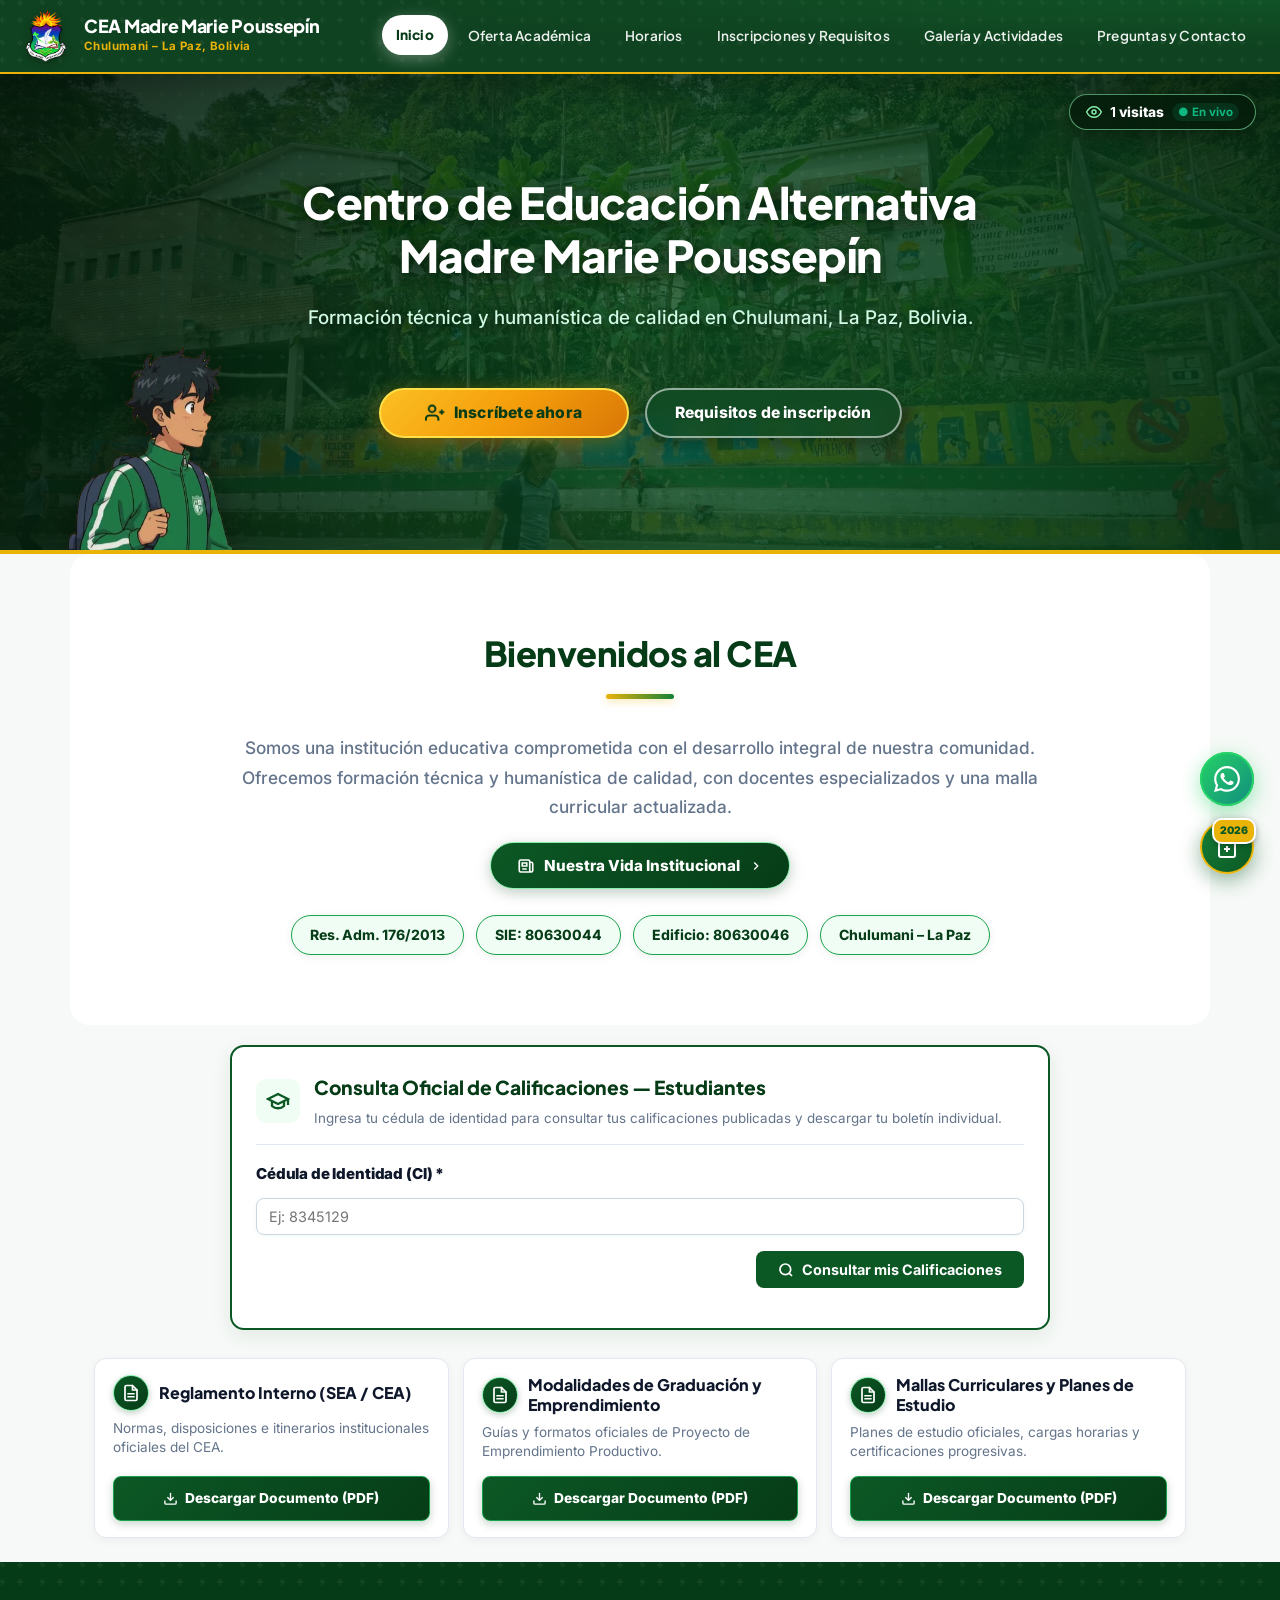
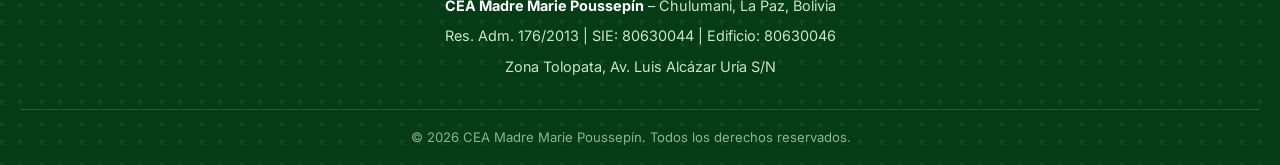
==== commit 4c429b02: "Add files via upload" ====
--- a/index.html
+++ b/index.html
@@ -47,7 +47,7 @@
   <link rel="preconnect" href="https://fonts.gstatic.com" crossorigin />
   <link href="https://fonts.googleapis.com/css2?family=Inter:wght@300;400;500;600;700&family=Outfit:wght@500;600;700;800&family=Plus+Jakarta+Sans:wght@500;600;700;800&display=swap" rel="stylesheet" />
   <link rel="stylesheet" href="styles.css?v=2026.422" />
-  <link rel="stylesheet" href="calificaciones.css?v=73.71" />
+  <link rel="stylesheet" href="calificaciones.css?v=73.72" />
   <script>
     document.documentElement.classList.remove('dark', 'dark-mode');
     try {
@@ -9538,11 +9538,11 @@
 <div id="academic-sidebar-backdrop" class="academic-sidebar-backdrop" style="display:none"></div>
 <script src="https://cdn.jsdelivr.net/npm/xlsx@0.18.5/dist/xlsx.full.min.js"></script>
 <script src="cea-cache.js?v=73.67"></script>
-<script src="cea-persistencia.js?v=73.71"></script>
-    <script src="calificaciones.js?v=73.71"></script>
+<script src="cea-persistencia.js?v=73.73"></script>
+    <script src="calificaciones.js?v=73.73"></script>
 <script src="boletin-pdf.js?v=73.67"></script>
-<script src="consulta-calificaciones.js?v=73.71"></script>
-<script src="app.js?v=73.68"></script>
+<script src="consulta-calificaciones.js?v=73.73"></script>
+<script src="app.js?v=73.73"></script>
 <script>
 // Sobrescribir manejarFormInscripcion con respuesta instantánea y descarga de PDF garantizada
 /* ─── MODAL DE VALIDACIÓN DE DATOS FALTANTES (SOLO MÓVIL, AUTO-CIERRA EN 5s) ─── */
--- a/calificaciones.css
+++ b/calificaciones.css
@@ -5186,6 +5186,9 @@
   .btn-calif-borrar-todo[aria-busy="true"]::before { animation: none; }
 }
 .calif-cuenta-docente { display: grid; gap: 16px; min-width: 0; }
+.calif-cuenta-secciones { display: grid; gap: 24px; min-width: 0; }
+.calif-cuenta-secciones form + form { border-top: 1px solid #cbd5e1; padding-top: 20px; }
+.calif-cuenta-secciones h4 { margin: 0; color: #14532d; }
 .calif-cuenta-campo { display: grid; gap: 6px; min-width: 0; }
 .calif-cuenta-campo label { font-weight: 700; font-size: .9rem; color: #334155; }
 .calif-cuenta-campo input { width: 100%; min-width: 0; box-sizing: border-box; min-height: 46px; font-size: 16px; }
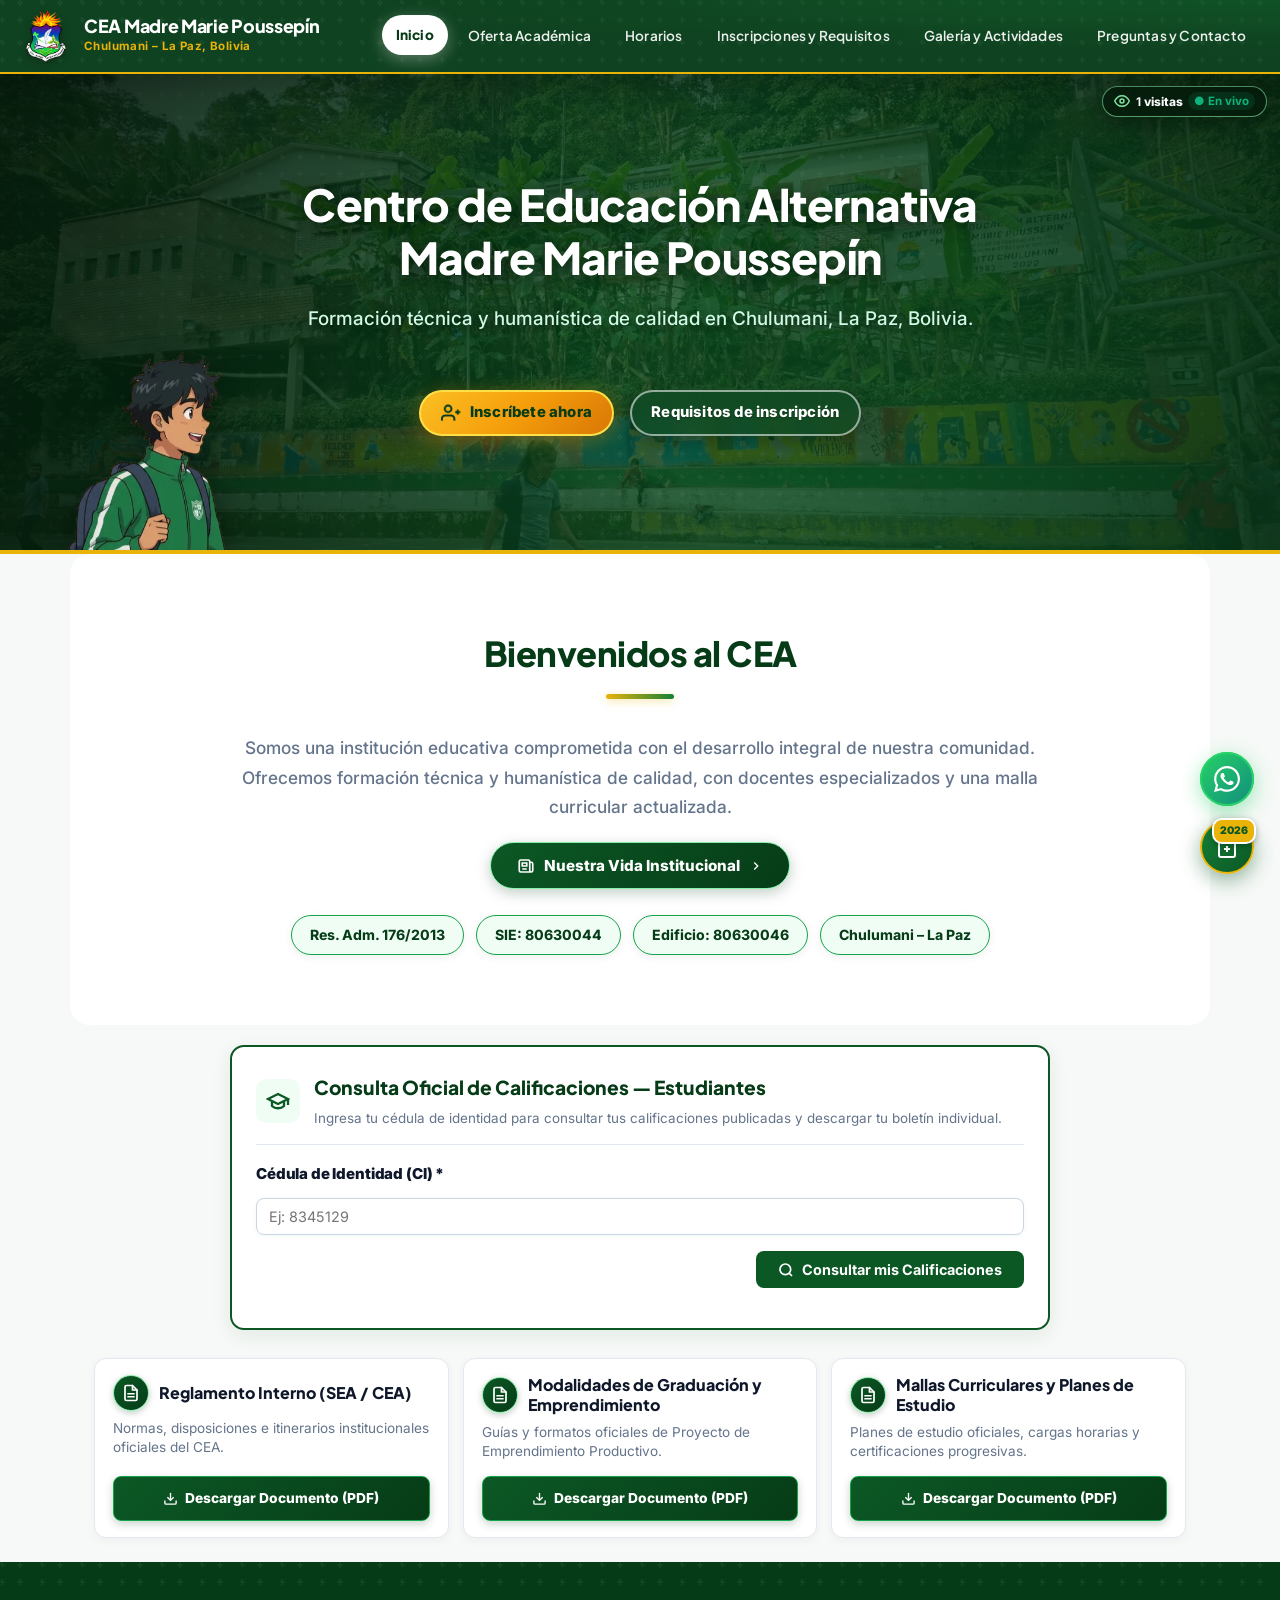
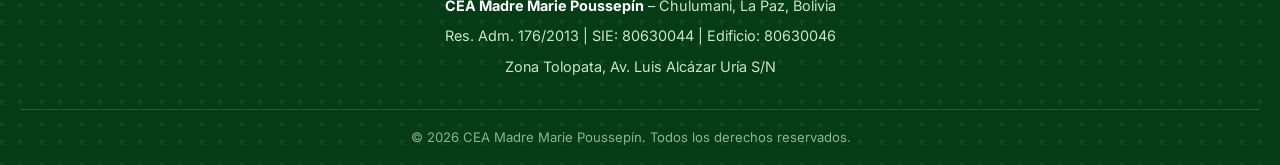
==== commit 3993da25: "Add files via upload" ====
--- a/index.html
+++ b/index.html
@@ -2,6 +2,7 @@
 <html lang="es">
 <head>
   <meta charset="UTF-8" />
+  <meta name="google-site-verification" content="1JqQNEAjzW9o_S-gvQrZZAl0S0uw03xIMLpZIaV01Z0" />
   <meta name="viewport" content="width=device-width, initial-scale=1.0, interactive-widget=resizes-content" />
   <meta http-equiv="Cache-Control" content="no-cache, no-store, must-revalidate" />
   <meta http-equiv="Pragma" content="no-cache" />
@@ -47,7 +48,7 @@
   <link rel="preconnect" href="https://fonts.gstatic.com" crossorigin />
   <link href="https://fonts.googleapis.com/css2?family=Inter:wght@300;400;500;600;700&family=Outfit:wght@500;600;700;800&family=Plus+Jakarta+Sans:wght@500;600;700;800&display=swap" rel="stylesheet" />
   <link rel="stylesheet" href="styles.css?v=2026.422" />
-  <link rel="stylesheet" href="calificaciones.css?v=73.72" />
+  <link rel="stylesheet" href="calificaciones.css?v=73.91" />
   <script>
     document.documentElement.classList.remove('dark', 'dark-mode');
     try {
@@ -9538,11 +9539,12 @@
 <div id="academic-sidebar-backdrop" class="academic-sidebar-backdrop" style="display:none"></div>
 <script src="https://cdn.jsdelivr.net/npm/xlsx@0.18.5/dist/xlsx.full.min.js"></script>
 <script src="cea-cache.js?v=73.67"></script>
-<script src="cea-persistencia.js?v=73.73"></script>
-    <script src="calificaciones.js?v=73.73"></script>
+<script src="cea-persistencia.js?v=73.88"></script>
+    <script src="calificaciones.js?v=73.91"></script>
+    <script src="criterios-evaluacion.js?v=73.91"></script>
 <script src="boletin-pdf.js?v=73.67"></script>
 <script src="consulta-calificaciones.js?v=73.73"></script>
-<script src="app.js?v=73.73"></script>
+<script src="app.js?v=73.81"></script>
 <script>
 // Sobrescribir manejarFormInscripcion con respuesta instantánea y descarga de PDF garantizada
 /* ─── MODAL DE VALIDACIÓN DE DATOS FALTANTES (SOLO MÓVIL, AUTO-CIERRA EN 5s) ─── */
--- a/calificaciones.css
+++ b/calificaciones.css
@@ -5189,6 +5189,53 @@
 .calif-cuenta-secciones { display: grid; gap: 24px; min-width: 0; }
 .calif-cuenta-secciones form + form { border-top: 1px solid #cbd5e1; padding-top: 20px; }
 .calif-cuenta-secciones h4 { margin: 0; color: #14532d; }
+.criterios-panel { margin: 18px 0; padding: 16px; border: 1px solid #cbd5e1; border-radius: 12px; background: #fff; color: #1e293b; min-width: 0; }
+.criterios-interruptores { display: flex; gap: 16px; flex-wrap: wrap; align-items: center; }
+.criterios-interruptores label { display: inline-flex; gap: 10px; align-items: center; font-weight: 700; min-height: 44px; }
+.criterios-interruptores input[role="switch"] { appearance: none; width: 44px; height: 26px; border-radius: 20px; background: #94a3b8; position: relative; cursor: pointer; flex-shrink: 0; }
+.criterios-interruptores input[role="switch"]::before { content: ''; position: absolute; width: 20px; height: 20px; left: 3px; top: 3px; background: #fff; border-radius: 50%; transition: transform .15s; }
+.criterios-interruptores input[role="switch"]:checked { background: #166534; }
+.criterios-interruptores input[role="switch"]:checked::before { transform: translateX(18px); }
+.criterios-panel button { min-height: 34px; border: 1px solid #cbd5e1; border-radius: 7px; background: #f1f5f9; color: #14532d; padding: 5px 9px; cursor: pointer; }
+.criterios-panel button:focus-visible, .criterios-panel input:focus-visible, .criterios-panel select:focus-visible { outline: 3px solid #facc15; outline-offset: 2px; }
+.criterios-panel [data-estado-criterios], .criterios-ayuda { font-size: .85rem; line-height: 1.5; }
+.criterios-tabla-wrap { overflow: auto; max-height: 65vh; border: 1px solid #cbd5e1; }
+.criterios-tabla { border-collapse: separate; border-spacing: 0; font-size: .85rem; width: 100%; }
+.criterios-tabla th, .criterios-tabla td { padding: 7px; border-right: 1px solid #cbd5e1; border-bottom: 1px solid #cbd5e1; text-align: center; min-width: 95px; }
+.criterios-tabla thead th { background: #0c3546; color: #fff; }
+.criterios-tabla thead th > span { display: block; min-height: 80px; max-width: 130px; margin: auto; overflow-wrap: anywhere; }
+
+.criterios-tabla tbody th { background: #f0fdf4; }
+.criterios-tabla tbody tr:nth-child(even) td { background: #f1f5f9; }
+.criterios-tabla tbody tr:focus-within > * { background: #fef3c7 !important; }
+.criterio-acciones { display: flex; gap: 3px; justify-content: center; flex-wrap: wrap; }
+.criterio-acciones button { font-size: .7rem; }
+.criterio-nota { width: 76px; min-height: 40px; text-align: center; border: 1px solid #94a3b8; border-radius: 7px; padding: 6px; font-size: 16px; box-sizing: border-box; }
+.criterio-nota:invalid { border: 2px solid #b91c1c; background: #fff1f2; }
+.criterio-promedio { font-weight: 800; color: #14532d; background: #f0fdf4; }
+.criterio-promedio small { display: block; font-weight: 400; }
+.criterio-promedio .criterios-ajuste { color: #92400e; }
+.criterios-movil { display: none; }
+.criterios-dialog { width: min(480px, calc(100vw - 28px)); box-sizing: border-box; border: 1px solid #94a3b8; border-radius: 14px; padding: 22px; max-height: 90dvh; overflow: auto; }
+.criterios-dialog::backdrop { background: #0f172a99; }
+.criterios-dialog form { display: grid; gap: 16px; }
+.criterios-dialog label { display: grid; gap: 8px; }
+.criterios-dialog input { width: 100%; min-height: 46px; font-size: 16px; box-sizing: border-box; }
+.criterios-dialog form > div { display: flex; justify-content: flex-end; gap: 12px; }
+.criterios-dialog button { padding: 12px 16px; }
+@media (max-width: 700px) {
+  .criterios-tabla-wrap { display: none; }
+  .criterios-movil { display: grid; gap: 14px; }
+  .criterios-movil > label { display: grid; gap: 6px; }
+  .criterios-movil select { width: 100%; min-width: 0; min-height: 44px; font-size: 16px; }
+  .criterio-movil-fila { border-bottom: 1px solid #cbd5e1; padding-bottom: 12px; }
+  .criterio-movil-fila label { display: flex; justify-content: space-between; align-items: center; gap: 10px; }
+  .criterio-movil-fila > div { margin-top: 8px; display: flex; gap: 10px; }
+  .criterios-panel button { min-height: 44px; }
+  .criterios-panel { padding: 12px; }
+}
+@media print { .criterios-panel { display: none !important; } }
+@media (prefers-reduced-motion: reduce) { .criterios-interruptores input[role="switch"]::before { transition: none; } }
 .calif-cuenta-campo { display: grid; gap: 6px; min-width: 0; }
 .calif-cuenta-campo label { font-weight: 700; font-size: .9rem; color: #334155; }
 .calif-cuenta-campo input { width: 100%; min-width: 0; box-sizing: border-box; min-height: 46px; font-size: 16px; }
@@ -5208,3 +5255,140 @@
   #modal-docente-seguridad .modal-edit-live-content { padding: 16px !important; }
   .calif-cuenta-docente > button { width: 100%; }
 }
+
+/* Edición temporal y documentos de criterios en Carta horizontal. */
+.criterio-promedio-input{width:76px;min-height:40px;border:1px solid #759c89;border-radius:6px;padding:6px;font:inherit;text-align:center;background:#fff}
+.criterio-promedio-input[readonly]{background:#edf2ef;border-color:transparent;color:#263d30;cursor:context-menu}
+.criterio-promedio button{display:block;font-size:11px;margin:5px auto}
+.criterio-nota[data-origen="automatico"]{border-bottom:3px solid #bc8a16;background:#fff9e8}
+.criterios-menu{position:fixed;z-index:2147483647;background:white;border:1px solid #cbd5e1;border-radius:8px;padding:6px;box-shadow:0 6px 22px #0003}
+.criterios-menu button{min-width:130px;min-height:44px;background:#e8f4ed;border:0;border-radius:5px;color:#123e26;font-weight:700;cursor:pointer}
+@media print{
+ .criterios-impresion{font-family:Arial,sans-serif;color:#111;font-size:8pt;width:100%}
+ .criterios-print-pagina{break-after:page;page-break-after:always;position:relative;box-sizing:border-box}
+ .criterios-print-pagina:last-child{break-after:auto;page-break-after:auto}
+ .criterios-print-pagina header{text-align:center;margin-bottom:3mm}
+ .criterios-print-pagina h2{font-size:12pt;margin:2mm 0}.criterios-print-pagina h3{font-size:10pt;margin:2mm 0}
+ .criterios-print-pagina p{margin:1mm 0}.criterios-print-pagina table{width:100%;table-layout:fixed;border-collapse:collapse;font-size:8pt}
+ .criterios-print-pagina th,.criterios-print-pagina td{border:0.3mm solid #88958c;padding:1.4mm 1mm;text-align:center;overflow-wrap:anywhere;white-space:normal;height:auto;max-width:none}
+ .criterios-print-pagina th{background:#e5eee8;font-size:7.5pt}.criterios-print-pagina small{display:block}
+ .criterios-print-pagina td.nombre{text-align:left}.criterios-print-pagina tbody tr:nth-child(even){background:#f1f5f2}
+ .criterios-print-pagina tr{break-inside:avoid}.criterios-print-pagina thead{display:table-header-group}
+ .criterios-print-pagina footer{text-align:right;margin-top:3mm;font-size:7pt}.criterios-print-leyenda{font-size:7pt}
+ .criterios-print-firma{padding-top:7mm}.criterios-borrador{font-weight:bold;color:#7b4b00}
+}
+
+/* Criterios: la misma nómina y paleta del registro consolidado. */
+.criterios-registro{table-layout:fixed;border-collapse:collapse;font-size:.84rem;font-family:inherit;color:var(--text,#0f172a)}
+.criterios-registro th,.criterios-registro td{box-sizing:border-box;min-width:0;padding:6px 8px;border:1px solid #e2e8f0;text-align:center}
+.criterios-registro thead th{background:#4b5563;color:#fff;font-weight:700;line-height:1.2;border-color:#4b5563}
+.criterios-registro thead th.th-main-cat{background:#1f2937;font-size:.86rem;letter-spacing:.5px}
+.criterios-registro thead th.th-sub-cat{background:#374151;font-size:.80rem;overflow-wrap:normal}
+.criterios-registro .th-dimension{position:relative;font-size:.76rem;padding:8px 28px 8px 6px}
+.criterios-registro .th-dimension>button{position:absolute;right:3px;top:50%;transform:translateY(-50%);min-height:24px;width:24px;padding:0;border-radius:50%}
+.criterios-registro .criterio-titulo-vertical{writing-mode:vertical-rl;transform:rotate(180deg);white-space:nowrap;overflow:hidden;text-overflow:ellipsis;height:160px;min-height:0;max-width:none;margin:0 auto 5px;display:block;font-size:.8rem}
+.criterios-registro .criterio-cabecera-promedio .criterio-titulo-vertical{font-weight:800}
+.criterios-registro .criterio-acciones{gap:2px;flex-direction:column;align-items:center}
+.criterios-registro .criterio-acciones button,.criterios-registro .criterio-cabecera-promedio button{font-size:10px;min-height:25px;padding:2px 5px;width:60px}
+.criterios-registro tbody tr:nth-child(odd)>td{background:#fff}
+.criterios-registro tbody tr:nth-child(even)>td{background:#f1f5f9}
+.criterios-registro tbody tr:hover>td{background:#fef9e7}
+.criterios-registro .criterios-identidad{position:sticky;text-align:left;font-weight:600;white-space:nowrap;z-index:2}
+.criterios-registro .criterios-numero{left:0;text-align:center;min-width:0}
+.criterios-registro .criterios-paterno{left:44px}
+.criterios-registro .criterios-materno{left:calc(44px + var(--criterios-paterno))}
+.criterios-registro .criterios-nombres{left:calc(44px + var(--criterios-paterno) + var(--criterios-materno))}
+.criterios-registro thead .criterios-identidad{z-index:3;white-space:normal;text-align:center}
+.criterios-registro .criterio-nota,.criterios-registro .criterio-promedio-input{box-sizing:border-box;width:66px;min-height:34px;padding:5px 3px;font-size:.9rem;font-weight:700;border-radius:6px}
+.criterios-registro .criterio-promedio{padding:6px 8px}
+.criterios-registro .criterio-promedio small,.criterios-registro .criterio-promedio>button{position:absolute;width:1px;height:1px;overflow:hidden;clip-path:inset(50%);padding:0;border:0;white-space:nowrap}
+.criterios-registro .criterio-promedio>button:focus-visible{position:static;width:auto;height:auto;clip-path:none;white-space:normal}
+
+.criterios-registro thead th>.calif-th-max{min-height:0;max-width:none;margin:2px 0 0}
+
+.criterios-registro .criterio-acciones{display:block;position:relative;margin:4px auto 0;width:60px}
+.criterios-registro .criterio-acciones summary{cursor:pointer;font-size:10px;font-weight:600;background:#f1f5f9;color:#14532d;border:1px solid #cbd5e1;border-radius:6px;padding:5px 2px;list-style:none}
+.criterios-registro .criterio-acciones summary:focus-visible{outline:3px solid #facc15;outline-offset:2px}
+.criterios-registro .criterio-acciones>div{position:absolute;bottom:calc(100% + 4px);left:-5px;z-index:4;display:flex;flex-direction:column;gap:4px;padding:6px;background:#fff;border:1px solid #cbd5e1;border-radius:7px;box-shadow:0 3px 12px #0003}
+
+.criterios-registro .criterios-autoevaluacion{position:relative;padding:10px 28px 10px 8px}
+.criterios-registro .criterios-autoevaluacion>button{position:absolute;right:3px;top:50%;transform:translateY(-50%);width:24px;min-height:24px;padding:0;border-radius:50%}
+.criterios-registro .criterios-numeral{font-weight:800;color:#14532d;font-size:.95rem}
+.criterios-registro .criterios-observacion{white-space:normal;font-size:.75rem;padding:4px}
+.criterios-registro .criterios-observacion button.calif-obs-trigger{min-height:34px;padding:5px 3px;width:100%;border:0;background:transparent}
+.criterios-final-movil{display:grid;gap:12px;padding:14px;background:#f0fdf4;border:1px solid #b9d5c1;border-radius:8px}
+
+.criterios-registro thead th.criterios-autoevaluacion{overflow-wrap:anywhere;font-size:.76rem}
+.criterios-registro .criterios-observacion .calif-badge-obs{white-space:normal;overflow-wrap:anywhere}
+
+.criterio-promedio-input,[data-promedio-dimension]{touch-action:manipulation}
+@media(max-width:700px){.criterio-promedio-input{font-size:16px;min-height:44px}}
+
+.criterios-registro thead th[data-criterio-cabecera]{background:#e5e7eb;color:#374151;border:2px solid #9ca3af;cursor:grab;user-select:none;touch-action:none}
+.criterios-registro thead th.th-dimension{border-left:3px solid #64748b;border-right:3px solid #64748b}
+.criterios-registro .criterio-cabecera-promedio,.criterios-registro td.criterio-promedio{border-right:3px solid #64748b}
+[data-criterio-cabecera]{touch-action:none;user-select:none}
+.criterios-registro .criterio-arrastrando,.criterio-movil-fila .criterio-arrastrando{outline:3px solid #facc15;outline-offset:-3px;cursor:grabbing}
+.criterios-registro .criterio-destino,.criterio-movil-fila .criterio-destino{outline:3px solid #15803d;outline-offset:-3px;background:#dcfce7!important}
+.criterios-dialog [data-quitar-criterio]{color:#991b1b;border:1px solid #dc9090;margin-right:auto}
+
+.criterios-registro tbody td{border-color:#aebbb2}
+.criterios-registro thead th.criterios-autoevaluacion{border-left:3px solid #64748b;border-right:3px solid #64748b}
+
+/* Líneas normales y selección del estudiante completo. */
+.criterios-registro th,.criterios-registro td,.criterios-registro thead th[data-criterio-cabecera],.criterios-registro thead th.th-dimension,.criterios-registro .criterio-cabecera-promedio,.criterios-registro td.criterio-promedio,.criterios-registro thead th.criterios-autoevaluacion{border-width:1px}
+.criterios-registro tbody tr.criterio-fila-activa>td,.calif-eval-table tbody tr.row-eval-active>td{background:#e8f3ec!important}
+.criterios-registro tbody tr.criterio-fila-activa>td:first-child{box-shadow:inset 3px 0 #15803d}
+.criterio-movil-fila:focus-within{background:#e8f3ec;border-radius:7px}
+/* Ventanas institucionales centradas; los botones mantienen el lenguaje del panel. */
+.criterios-dialog[open]{position:fixed;inset:0;margin:auto!important;width:min(500px,calc(100vw - 32px));max-height:88dvh;overflow:auto;border:1px solid #b8cfc0;border-top:5px solid #14532d;border-radius:16px;padding:24px;background:#fff;color:#243c2c;box-shadow:0 20px 70px #052e1640}
+.criterios-dialog::backdrop{background:#102c1e70;backdrop-filter:blur(3px)}
+.criterios-dialog h3{margin:0 0 14px;color:#14532d;font-size:1.2rem;line-height:1.3}
+.criterios-dialog p{font-size:.95rem;line-height:1.6;color:#52665a}
+.criterios-dialog form>div:last-child,.criterios-dialog>div:last-child{display:flex;flex-wrap:wrap;gap:10px;justify-content:flex-end;padding-top:16px;border-top:1px solid #e0e9e3}
+.criterios-dialog button{min-height:42px;padding:10px 14px;border:1px solid #bccfc2;border-radius:9px;background:#f5f8f6;color:#194c30;font-weight:700;cursor:pointer}
+.criterios-dialog button[type=submit],.criterios-dialog [data-guardar]{background:#14532d;color:#fff;border-color:#14532d}
+.criterios-dialog button:hover{filter:brightness(.96)}
+.criterios-dialog input{border:1px solid #a9c3b2;border-radius:8px;padding:10px;color:#163c24}
+.criterios-dialog input:focus-visible,.criterios-dialog button:focus-visible{outline:3px solid #fde68a;outline-offset:2px}
+
+/* Todos los dialogos nativos revisados comparten centrado y acabado institucional. */
+dialog[open]{position:fixed;inset:0;margin:auto!important}
+.cea-dialogo-institucional[open]{border:1px solid #b8cfc0;border-top:5px solid #14532d;border-radius:16px;padding:24px;max-height:88dvh;overflow:auto;background:#fff;color:#243c2c;box-shadow:0 20px 70px #052e1640}
+.cea-dialogo-institucional::backdrop{background:#102c1e70;backdrop-filter:blur(3px)}
+.cea-dialogo-institucional h3{margin-top:0;color:#14532d;line-height:1.3}
+.cea-dialogo-institucional p{line-height:1.6}
+.cea-dialogo-institucional button{border-radius:9px;min-height:42px}
+.cea-dialogo-institucional [data-salida=guardar]{background:#14532d;color:#fff;border-color:#14532d}
+
+/* El registro con criterios sustituye la tabla base, conservada para el guardado. */
+#docente-planilla-container.calif-con-criterios .calif-registro-base,
+#docente-planilla-container.calif-con-criterios .calif-mobile-grades {display:none!important}
+.criterios-panel {margin:0;padding:0;border:0;border-radius:0;background:transparent;box-shadow:none}
+.criterios-tabla-wrap {max-height:none;border:0;border-radius:0;overflow:auto;box-shadow:none}
+.criterios-registro tbody td {border:0!important}
+.criterios-registro tbody tr.criterio-fila-activa>td {background:#e8f3ec!important}
+.criterios-registro tbody tr.criterio-fila-activa {outline:2px solid #0284c7;outline-offset:-2px;position:relative;z-index:2}
+/* Las columnas fijas deben pintar su propio tramo del contorno de selección. */
+.criterios-registro tbody tr.criterio-fila-activa>td {box-shadow:inset 0 2px 0 #0284c7,inset 0 -2px 0 #0284c7}
+.criterios-registro tbody tr.criterio-fila-activa>td:first-child {box-shadow:inset 2px 0 0 #0284c7,inset 0 2px 0 #0284c7,inset 0 -2px 0 #0284c7}
+.criterios-registro tbody tr.criterio-fila-activa>td:last-child {box-shadow:inset -2px 0 0 #0284c7,inset 0 2px 0 #0284c7,inset 0 -2px 0 #0284c7}
+
+/* Cabeceras compactas según el texto, hasta cuatro líneas giradas. */
+.criterios-registro thead th[data-criterio-cabecera]{position:relative;height:178px;padding:0}
+.criterios-registro .criterio-titulo-ajustado{position:absolute;left:50%;top:50%;width:160px;max-width:none;min-height:0;height:auto;margin:0;transform:translate(-50%,-50%) rotate(-90deg);font-size:12px;line-height:14px;font-weight:700;text-align:center;pointer-events:none}
+.criterio-titulo-ajustado>span{display:block;white-space:nowrap}
+.criterios-registro td.criterio-nota-celda{padding:2px}
+.criterios-registro .criterio-nota,.criterios-registro .criterio-promedio-input{width:100%;min-width:0}
+.criterios-registro .criterio-nota{font-family:inherit;padding:4px 2px}
+.criterios-registro td.criterio-promedio{padding:2px}
+.criterios-registro .criterio-promedio-input{padding:4px 2px}
+.criterios-registro input[type=number]{appearance:textfield;-moz-appearance:textfield}
+.criterios-registro input[type=number]::-webkit-inner-spin-button,.criterios-registro input[type=number]::-webkit-outer-spin-button{appearance:none;margin:0}
+.criterio-promedio-input,.criterios-registro .criterio-promedio-input{font-weight:800}
+.criterios-consulta-indicador{display:inline-block;width:14px;height:14px;border:2px solid #d1e2d7;border-top-color:#14532d;border-radius:50%;animation:criterios-consulta-giro .8s linear infinite;flex:none}
+.criterios-confirmar-quitar .criterio-eliminacion-nombre{padding:12px 14px;border-radius:9px;background:#f1f5f3;color:#14532d;font-weight:700;overflow-wrap:anywhere}
+.criterios-confirmar-quitar [data-confirmar-quitar]{background:#b91c1c;color:#fff;border-color:#b91c1c}
+.criterios-confirmar-quitar button:disabled{opacity:.45;cursor:not-allowed}
+@keyframes criterios-consulta-giro{to{transform:rotate(360deg)}}
+@media(prefers-reduced-motion:reduce){.criterios-consulta-indicador{animation:none}}
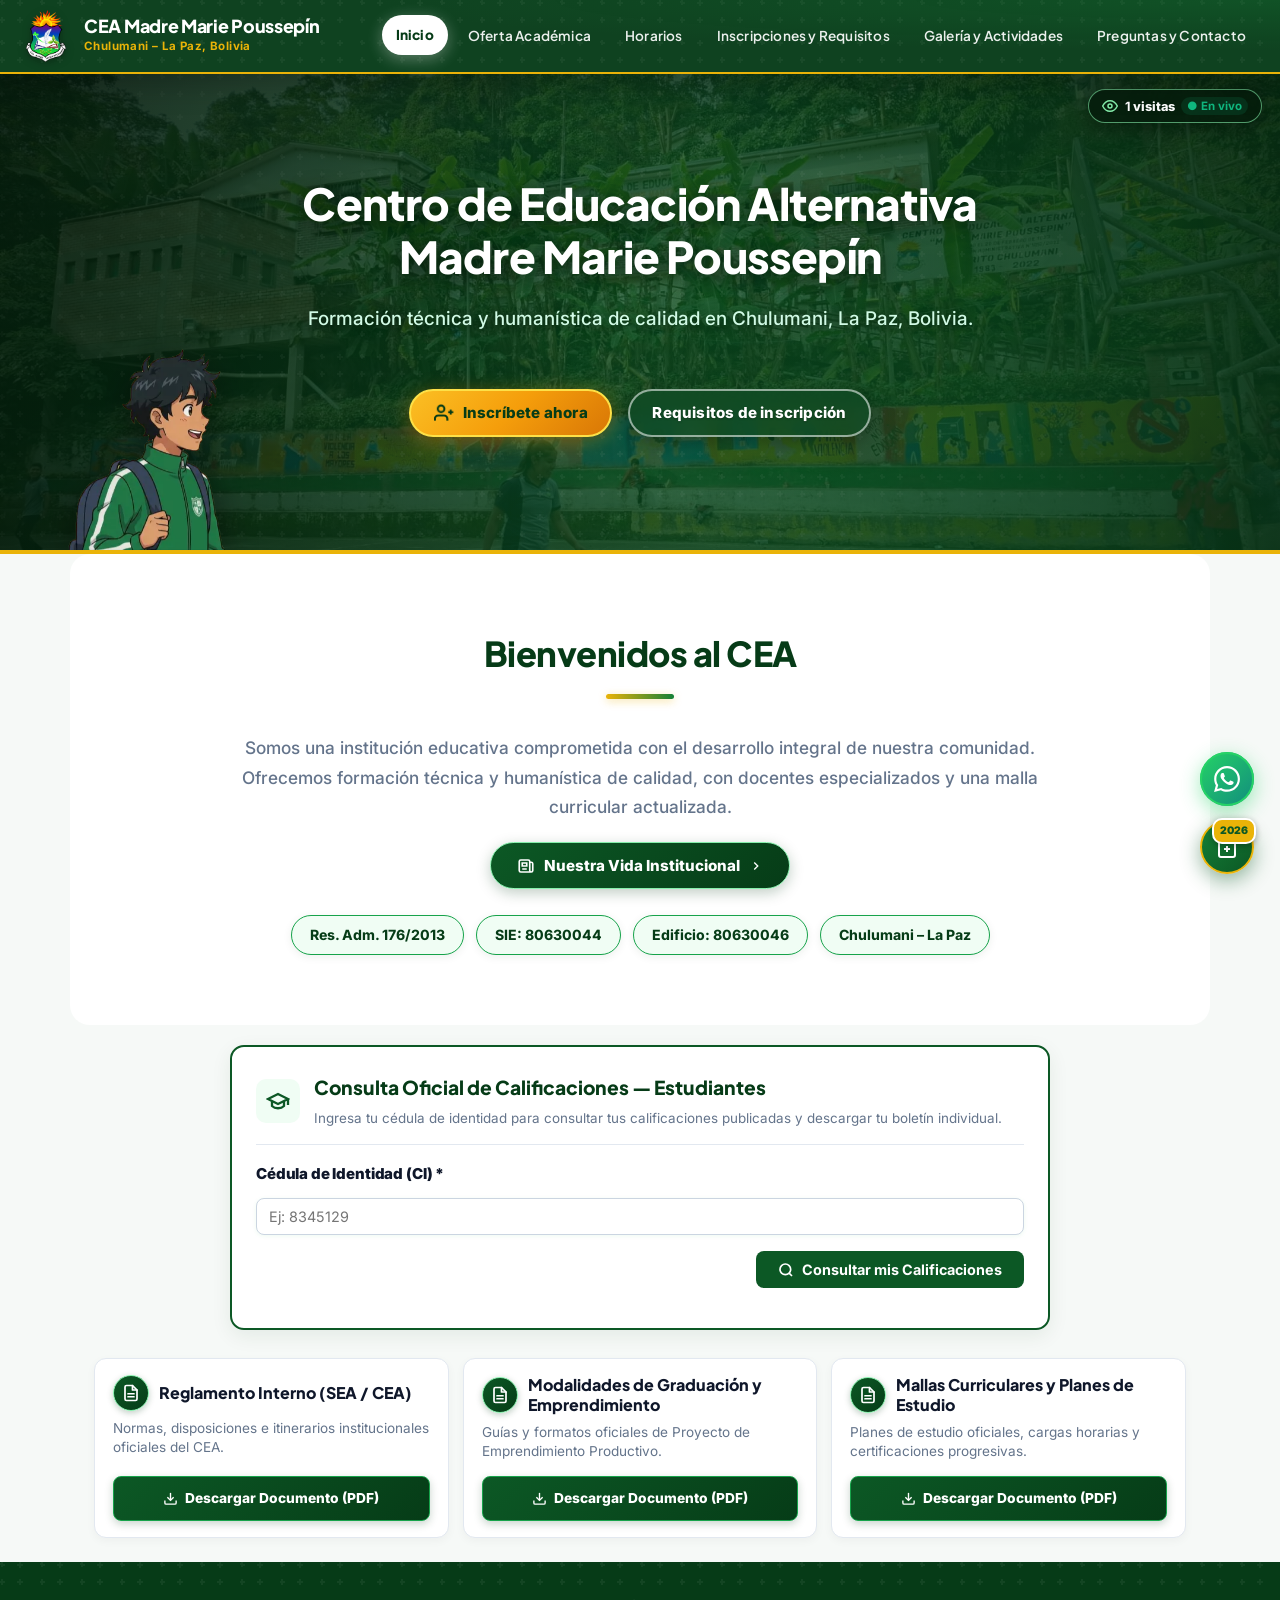
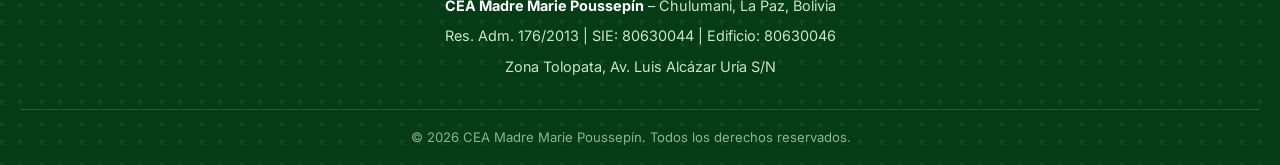
==== commit 2dc5935f: "Add files via upload" ====
--- a/index.html
+++ b/index.html
@@ -2,6 +2,10 @@
 <html lang="es">
 <head>
   <meta charset="UTF-8" />
+  <script>
+    // Cada apertura o recarga requiere un acceso nuevo.
+    try { localStorage.removeItem('cea_session'); } catch (e) {}
+  </script>
   <meta name="google-site-verification" content="1JqQNEAjzW9o_S-gvQrZZAl0S0uw03xIMLpZIaV01Z0" />
   <meta name="viewport" content="width=device-width, initial-scale=1.0, interactive-widget=resizes-content" />
   <meta http-equiv="Cache-Control" content="no-cache, no-store, must-revalidate" />
@@ -48,7 +52,7 @@
   <link rel="preconnect" href="https://fonts.gstatic.com" crossorigin />
   <link href="https://fonts.googleapis.com/css2?family=Inter:wght@300;400;500;600;700&family=Outfit:wght@500;600;700;800&family=Plus+Jakarta+Sans:wght@500;600;700;800&display=swap" rel="stylesheet" />
   <link rel="stylesheet" href="styles.css?v=2026.422" />
-  <link rel="stylesheet" href="calificaciones.css?v=73.91" />
+  <link rel="stylesheet" href="calificaciones.css?v=73.93" />
   <script>
     document.documentElement.classList.remove('dark', 'dark-mode');
     try {
@@ -9540,11 +9544,14 @@
 <script src="https://cdn.jsdelivr.net/npm/xlsx@0.18.5/dist/xlsx.full.min.js"></script>
 <script src="cea-cache.js?v=73.67"></script>
 <script src="cea-persistencia.js?v=73.88"></script>
-    <script src="calificaciones.js?v=73.91"></script>
-    <script src="criterios-evaluacion.js?v=73.91"></script>
+    <script src="calificaciones.js?v=73.93"></script>
+    <script src="criterios-evaluacion.js?v=73.93"></script>
 <script src="boletin-pdf.js?v=73.67"></script>
 <script src="consulta-calificaciones.js?v=73.73"></script>
-<script src="app.js?v=73.81"></script>
+<script src="app.js?v=73.93"></script>
+<link rel="stylesheet" href="panel-academico.css?v=73.93" />
+<link rel="stylesheet" href="notas-movil.css?v=73.93" />
+<script src="panel-academico.js?v=73.93"></script>
 <script>
 // Sobrescribir manejarFormInscripcion con respuesta instantánea y descarga de PDF garantizada
 /* ─── MODAL DE VALIDACIÓN DE DATOS FALTANTES (SOLO MÓVIL, AUTO-CIERRA EN 5s) ─── */
@@ -10231,14 +10238,8 @@
 
 function esSesionDirectorActiva() {
   const session = typeof lsGet === 'function' ? lsGet('cea_session', null) : null;
-  if (session && (session.role === 'director' || session.role === 'admin' || session.role === 'comision' || session.loggedIn === true || session.token)) {
-    return true;
-  }
-  const liveBar = document.getElementById('directorLiveBar');
-  if (liveBar && liveBar.style.display && liveBar.style.display !== 'none') return true;
-  const panelAdmin = document.getElementById('admin-panel') || document.getElementById('admin-content');
-  if (panelAdmin && panelAdmin.style.display && panelAdmin.style.display !== 'none') return true;
-  return false;
+  return Boolean(session?.token && (['director', 'admin'].includes(session.role) ||
+    (session.role === 'docente' && session.comision === true)));
 }
 
 function obtenerDocumentosDinamicos() {
@@ -10288,6 +10289,7 @@
 }
 
 function guardarDocumentosDinamicos(lista) {
+  if (!esSesionDirectorActiva()) return;
   const listaLimpia = (lista || []).filter(d => !d.esContacto).map((d, i) => ({
     ...d,
     id: d.id || d.key || ('doc-item-' + i),
@@ -10492,6 +10494,7 @@
 }
 
 function guardarDocumentoDinamicoModal(e) {
+  if (!esSesionDirectorActiva()) {e?.preventDefault();return;}
   if (e && typeof e.preventDefault === 'function') e.preventDefault();
 
   const idInp = document.getElementById('modal-doc-id');
--- a/panel-academico.css
+++ b/panel-academico.css
@@ -0,0 +1,74 @@
+/* Controles comunes. La version de escritorio conserva su distribucion. */
+.panel-ventana-controles{display:grid;gap:4px;margin-left:auto;flex-shrink:0}
+.panel-ventana-controles button{display:flex;align-items:center;justify-content:center;gap:6px;padding:6px 10px;min-height:32px;border:1px solid #ccd9d0;border-radius:8px;background:#f0f6f2;color:#14532d;font-family:inherit;font-size:12px;font-weight:600;line-height:1.2;cursor:pointer}
+.panel-ventana-controles .panel-ventana-cerrar{background:#b91c1c;border-color:#b91c1c;color:#fff}
+.panel-ventana-controles button:focus-visible,#panel-academico-retomar:focus-visible{outline:3px solid #eab308;outline-offset:2px}
+#panel-academico-retomar{position:fixed;right:max(16px,env(safe-area-inset-right));bottom:max(16px,env(safe-area-inset-bottom));z-index:10000;padding:13px 18px;min-height:48px;border:1px solid #bbd8c5;border-radius:14px;background:#14532d;color:#fff;font:700 14px/1.3 sans-serif;box-shadow:0 6px 22px #052e1630;cursor:pointer}
+body.panel-academico-minimizado :is(#admin-panel,#docente-panel){display:none!important}
+body.panel-academico-minimizado header.header{display:block!important}
+body.panel-academico-minimizado #admin{display:none!important}
+body.panel-academico-inicio #inicio.page-section{display:block!important}
+@media screen{body:is(.admin-panel-active,.docente-panel-active) #admin.page-section{display:block!important}}
+@media screen and (min-width:901px){
+  :is(.docente-sidebar-nav,#admin-sidebar-nav).collapsed{width:0!important;min-width:0!important;flex-basis:0!important;padding:0!important;border:0!important;overflow:hidden!important;visibility:hidden}
+  :is(.docente-sidebar-nav,#admin-sidebar-nav).collapsed~:is(.docente-main-stage,.admin-main-stage){width:100%!important}
+  :is(.docente-sidebar-nav,#admin-sidebar-nav){transition:width .18s ease,flex-basis .18s ease}
+}
+.criterios-desplazamiento{position:sticky;top:0;z-index:8;display:flex;align-items:center;gap:10px;padding:6px 0;background:#fff;color:#52675a;font-size:12px}
+.criterios-desplazamiento button{width:36px;height:34px;flex-shrink:0;display:grid;place-items:center;background:#f0f6f2;border:1px solid #b8cfc0;border-radius:8px;color:#14532d;cursor:pointer}
+.criterios-desplazamiento input{width:100%;min-width:40px;accent-color:#166534;cursor:ew-resize}
+.criterios-desplazamiento[hidden]{display:none}
+.criterios-desplazamiento>span{white-space:nowrap}
+.criterios-tabla-wrap.criterios-identidad-libre .criterios-identidad{position:static!important}
+.criterios-desplazamiento button:disabled{opacity:.35;cursor:default}
+.criterios-tabla-wrap{scrollbar-width:auto;scrollbar-color:#678c73 #edf3ef;scroll-padding-left:calc(44px + var(--criterios-paterno,86px) + var(--criterios-materno,86px) + var(--criterios-nombres,78px))}
+@media screen and (max-width:900px){
+  body:is(.admin-panel-active,.docente-panel-active) #admin:has(:is(#admin-panel,#docente-panel)),body:is(.admin-panel-active,.docente-panel-active) #admin:has(:is(#admin-panel,#docente-panel))>.container{position:relative!important;inset:auto!important;height:auto!important;max-height:none!important;min-height:0!important;overflow:visible!important}
+
+  html:has(body:is(.admin-panel-active,.docente-panel-active):is(.admin-logged-in,.docente-logged-in):not(.printing-kardex)),
+  body:is(.admin-panel-active,.docente-panel-active):is(.admin-logged-in,.docente-logged-in):not(.printing-kardex){height:auto!important;max-height:none!important;overflow-y:auto!important;overflow-x:clip!important;touch-action:auto}
+  body:is(.admin-panel-active,.docente-panel-active):is(.admin-logged-in,.docente-logged-in):not(.printing-kardex) :is(#admin,#admin>.container,#admin-panel,#docente-panel,#docente-calificaciones-slot,.admin-desktop-layout,.docente-desktop-layout,#admin-main-stage,#docente-main-stage,#admin-stage-body,#docente-stage-content){position:relative!important;inset:auto!important;min-height:0!important;height:auto!important;max-height:none!important;overflow:visible!important;min-width:0!important;max-width:100%!important;box-sizing:border-box;flex:0 0 auto!important}
+  body:is(.admin-panel-active,.docente-panel-active):is(.admin-logged-in,.docente-logged-in):not(.printing-kardex) :is(#admin-panel,#docente-panel,.admin-desktop-layout,.docente-desktop-layout){width:100%!important}
+  body:is(.admin-panel-active,.docente-panel-active):is(.admin-logged-in,.docente-logged-in):not(.printing-kardex) :is(#admin-stage-body,#docente-stage-content){padding:12px 10px max(30px,env(safe-area-inset-bottom))!important;font-size:14px;line-height:1.45}
+  body:is(.admin-panel-active,.docente-panel-active):is(.admin-logged-in,.docente-logged-in):not(.printing-kardex) :is(#admin-stage-topbar,#docente-stage-topbar){position:sticky!important;top:0!important;z-index:200;display:flex!important;flex-wrap:wrap!important;align-items:center!important;gap:8px!important;padding:8px 10px!important;background:#063b17!important;box-shadow:0 3px 12px #052e1620}
+  :is(#admin-stage-topbar,#docente-stage-topbar)>:first-child{flex:1 1 180px;min-width:0;gap:8px!important}
+  :is(#admin-stage-topbar,#docente-stage-topbar)>:first-child>div{min-width:0}
+  :is(#admin-stage-topbar,#docente-stage-topbar) :is(h2,h3,.stage-topbar-title){font-size:14px!important;line-height:1.3!important;overflow-wrap:anywhere;white-space:normal!important;text-overflow:clip!important;letter-spacing:0!important}
+  :is(#admin-stage-topbar,#docente-stage-topbar) :is(p,.stage-topbar-sub){font-size:11px!important;line-height:1.35!important;margin-top:2px!important}
+  #docente-stage-topbar>:first-child>div>div{flex-wrap:wrap;gap:4px!important}
+  #docente-stage-topbar>:first-child span{font-size:10px!important;padding:2px 5px!important}
+  #docente-stage-topbar>div:nth-child(2):not(.panel-ventana-controles){order:3;width:100%;display:grid!important;grid-template-columns:minmax(0,1fr) minmax(0,1fr);gap:6px!important}
+  #docente-stage-topbar>div:nth-child(2)>div{min-width:0;display:block!important}
+  #docente-stage-topbar>div:nth-child(2) label{display:none}
+  #docente-stage-topbar>div:nth-child(2) select{width:100%!important;min-width:0!important;min-height:38px!important;font-size:13px!important;padding:6px 8px!important}
+  #docente-stage-topbar>div:nth-child(2)>button{display:none!important}
+  :is(#admin-stage-topbar,#docente-stage-topbar)>.panel-ventana-controles{display:flex;margin-left:auto;gap:4px;flex:0 0 auto;order:2}
+  .panel-ventana-controles button{width:40px;min-height:40px!important;padding:8px;font-family:inherit}
+  .panel-ventana-controles button span{display:none}
+  :is(#admin-stage-topbar,#docente-stage-topbar) .calif-acciones-barra-superior{order:4;display:flex!important;flex-wrap:wrap!important;align-items:center;width:100%;gap:6px!important;min-width:0}
+  :is(#admin-stage-topbar,#docente-stage-topbar) .calif-acciones-barra-superior button{min-height:38px!important;font-size:12px!important;padding:7px 10px!important}
+  :is(#admin-stage-topbar,#docente-stage-topbar) .calif-contexto-planilla{flex:1 1 100%;font-size:11px!important;white-space:normal!important}
+  body:is(.admin-panel-active,.docente-panel-active):is(.admin-logged-in,.docente-logged-in):not(.printing-kardex) :is(#admin-panel,#docente-panel) :is(h1,h2){font-size:19px!important;line-height:1.3!important}
+  body:is(.admin-panel-active,.docente-panel-active):is(.admin-logged-in,.docente-logged-in):not(.printing-kardex) :is(#admin-panel,#docente-panel) h3{font-size:16px!important;line-height:1.35!important}
+  body:is(.admin-panel-active,.docente-panel-active):is(.admin-logged-in,.docente-logged-in):not(.printing-kardex) :is(#admin-panel,#docente-panel) h4{font-size:14px!important;line-height:1.35!important}
+  body:is(.admin-panel-active,.docente-panel-active):is(.admin-logged-in,.docente-logged-in):not(.printing-kardex) :is(#admin-panel,#docente-panel) :is(button,.btn-calif){font-size:13px;min-height:42px;max-width:100%;white-space:normal;touch-action:manipulation}
+  body:is(.admin-panel-active,.docente-panel-active):is(.admin-logged-in,.docente-logged-in):not(.printing-kardex) :is(#admin-panel,#docente-panel) :is(input,textarea,select){font-size:16px!important;min-width:0;max-width:100%;border-radius:9px;box-sizing:border-box}
+  body:is(.admin-panel-active,.docente-panel-active):is(.admin-logged-in,.docente-logged-in):not(.printing-kardex) :is(.calif-table-responsive,.calif-afiliacion-table-wrap,.cen-digital-table-wrap){max-width:100%!important;min-width:0!important;overflow:auto!important;overscroll-behavior-x:contain;-webkit-overflow-scrolling:touch}
+  :is(#admin-panel,#docente-panel) :is(.calif-actions-bar,.calif-afiliacion-tabs,.calif-modulos-tabs){gap:6px!important;flex-wrap:wrap!important}
+  :is(#admin-panel,#docente-panel) :is(.calif-mobile-grades,.criterios-movil){gap:10px!important}
+  :is(#admin-panel,#docente-panel) :is(.calif-mobile-grade-card,.criterio-editor){padding:12px!important;border-radius:12px}
+  :is(#admin-panel,#docente-panel) :is(.calif-input-nota,.criterio-nota,.criterio-promedio-input){font-size:18px!important;font-variant-numeric:tabular-nums;min-height:44px;text-align:center}
+  .academic-drawer-panel{width:min(330px,calc(100vw - 28px))!important;max-width:calc(100vw - 28px)!important}
+  .academic-drawer-title{font-size:13px!important}.academic-drawer-subtitle{font-size:11px!important}
+  .academic-drawer-body .academic-drawer-item{font-size:14px!important;line-height:1.35;padding:11px 14px!important}
+  .academic-drawer-group-title{font-size:10px!important;letter-spacing:.5px}
+  #panel-academico-retomar{max-width:calc(100vw - 32px);font-size:13px}
+  body:is(.admin-panel-active,.docente-panel-active):is(.admin-logged-in,.docente-logged-in):not(.printing-kardex) :is(#admin-stage-topbar,#docente-stage-topbar) :is(h2,h3){font-size:14px!important}
+}
+@media screen and (max-width:600px){
+  body:is(.admin-panel-active,.docente-panel-active):is(.admin-logged-in,.docente-logged-in):not(.printing-kardex) :is(#admin-stage-body,#docente-stage-content) [style*="grid-template-columns"]:not(.calif-mobile-grade-fields){grid-template-columns:minmax(0,1fr)!important}
+  body:is(.admin-panel-active,.docente-panel-active):is(.admin-logged-in,.docente-logged-in):not(.printing-kardex) :is(.calif-card,.admin-card,.doc-admin-card-din){padding:12px!important;min-width:0!important}
+}
+@media screen and (max-width:700px){.criterios-desplazamiento{display:none}}
+@media(prefers-reduced-motion:reduce){:is(.docente-sidebar-nav,#admin-sidebar-nav){transition:none}}
+@media print{.panel-ventana-controles,#panel-academico-retomar,.criterios-desplazamiento{display:none!important}}
--- a/notas-movil.css
+++ b/notas-movil.css
@@ -0,0 +1,49 @@
+/* Vista de registro para telefonos y tabletas pequenas. */
+@media screen and (max-width:900px){
+  .calif-mobile-grades{display:block!important;margin:8px 0!important;padding:0!important;border:0!important;background:transparent!important}
+  .calif-mobile-grades+.calif-table-responsive{display:none!important}
+  #docente-planilla-container.calif-con-criterios .calif-mobile-grades{display:none!important}
+  .criterios-panel .criterios-movil,.criterios-panel .criterios-desplazamiento{display:none!important}
+  .criterios-panel .criterios-tabla-wrap{display:block!important}
+  .movil-planilla-tools{display:flex;justify-content:space-between;align-items:center;gap:8px;margin:8px 0;color:#60756a;font-size:11px}
+  .movil-planilla-segmentos{display:inline-flex;gap:3px;padding:3px;border-radius:24px;background:#e8efeb;box-shadow:inset 0 1px 3px #123b2118}
+  :is(#admin-panel,#docente-panel) .movil-planilla-segmentos button{min-height:34px!important;border:0;border-radius:20px;padding:6px 12px;font-size:11px!important;font-weight:750;text-transform:uppercase;background:transparent;color:#66776d}
+  :is(#admin-panel,#docente-panel) .movil-planilla-segmentos button[aria-pressed=true]{background:#14532d;color:white;box-shadow:0 2px 5px #052e1625}
+  .movil-planilla-scroll{display:block;position:relative;width:100%;max-width:100%;min-width:0;max-height:66dvh;overflow:auto!important;border:1px solid #cbded1;border-radius:12px;background:#fff;overscroll-behavior-x:contain;-webkit-overflow-scrolling:touch;scrollbar-width:thin;touch-action:pan-x pan-y}
+  .movil-planilla{table-layout:fixed!important;border-collapse:separate!important;border-spacing:0!important;min-width:0!important;margin:0!important;font-size:13px!important;line-height:1.25}
+  .movil-planilla :is(th,td){box-sizing:border-box;padding:3px!important;border:0!important;vertical-align:middle!important;overflow:visible}
+  .movil-planilla thead th{position:sticky!important;top:0;z-index:4;background:#ecf4ef;color:#14532d;font-size:11px!important;text-align:center;box-shadow:inset 0 -1px #bdd2c4}
+  .movil-planilla thead tr:nth-child(2) th{top:48px}
+  .movil-planilla .movil-grupo{height:48px!important;background:#166534;color:#fff;font-weight:750;border-right:2px solid #fff!important;white-space:normal;overflow-wrap:anywhere;font-size:10px!important;line-height:1.05}
+  .movil-planilla .movil-grupo button{display:inline-grid;place-items:center;width:24px!important;min-height:24px!important;height:24px;border:1px solid #ffffff60;background:#ffffff20;color:#fff;border-radius:50%;margin-left:3px;padding:0!important;font-size:18px!important}
+  :is(#admin-panel,#docente-panel) .movil-planilla .movil-grupo button{width:24px!important;min-width:24px!important;max-width:24px!important;min-height:24px!important;padding:0!important}
+  .movil-planilla .movil-criterio,.movil-planilla .movil-promedio{width:38px}
+  .movil-planilla thead :is(.movil-criterio,.movil-promedio,.movil-dimension){height:112px!important;border-right:1px solid #cfddd4!important}
+  .movil-planilla thead :is(.movil-criterio,.movil-promedio,.movil-dimension)>span{display:inline-block;writing-mode:vertical-rl;transform:rotate(180deg);max-height:104px;overflow:hidden;text-overflow:ellipsis;white-space:nowrap;font-size:12px;font-weight:600;line-height:1.2}
+  .movil-planilla thead .movil-criterio{background:#eef2f0;color:#5b6b62;font-weight:400}
+  .movil-planilla .movil-numero{position:sticky!important;left:0!important;z-index:5;width:26px!important;text-align:center;color:#6b7d72;font-size:12px!important;background:#fff}
+  .movil-planilla .movil-nombre{position:sticky!important;left:26px!important;z-index:5;width:128px!important;text-align:left;background:#fff;box-shadow:2px 0 0 #bed1c5}
+  .movil-planilla .movil-nombre>span{display:-webkit-box;-webkit-line-clamp:2;-webkit-box-orient:vertical;overflow:hidden;overflow-wrap:anywhere;white-space:normal!important;font-weight:650;line-height:1.3;font-size:12px}
+  .movil-planilla thead :is(.movil-numero,.movil-nombre){z-index:9;background:#e7efe9;text-align:center;font-weight:750}
+  .movil-planilla tbody tr{height:52px}
+  .movil-planilla tbody td{height:52px!important;background:#fff;box-shadow:inset 0 -1px #e8efea}
+  .movil-planilla tbody td:is(.movil-dimension,.criterio-nota-celda,.movil-promedio){padding:1px!important}
+  .movil-planilla tbody tr:nth-child(even)>td{background:#edf5f0}
+  .movil-planilla tbody tr:is(.row-eval-active,.criterio-fila-activa)>td{background:#e1efe8!important;box-shadow:inset 0 2px #0284c7,inset 0 -2px #0284c7!important}
+  :is(#admin-panel,#docente-panel) .movil-planilla :is(input.movil-nota,input.criterio-nota,input.criterio-promedio-input){width:100%!important;min-width:0!important;max-width:100%!important;height:44px!important;min-height:44px!important;padding:0!important;border:1px solid #c6d8cd;border-radius:8px;font-size:17px!important;font-weight:650;text-align:center;color:#14532d;background:#f8fbf9;box-sizing:border-box;appearance:textfield}
+  .movil-planilla input[aria-invalid=true],.movil-planilla .criterio-nota:invalid{border-color:#dc2626!important;color:#991b1b!important;background:#fff1f2!important}
+  .movil-planilla input::-webkit-inner-spin-button,.movil-planilla input::-webkit-outer-spin-button{appearance:none;margin:0}
+  .movil-planilla .movil-promedio :is(input.criterio-promedio-input){background:#166534!important;color:#fff!important;font-weight:800!important;border-color:#166534!important}
+  .movil-planilla .criterio-promedio small{display:none}
+  .movil-planilla input:focus{outline:2px solid #eab308!important;outline-offset:-2px;background:#fef3c7!important;color:#34402d!important}
+  .movil-planilla .movil-final{position:sticky!important;right:0!important;z-index:6;width:40px!important;text-align:center;background:#fff;box-shadow:-2px 0 0 #bed1c5}
+  .movil-planilla thead .movil-final{z-index:10;background:#438e57;color:white}
+  .movil-planilla thead .movil-final>span{display:inline-block;writing-mode:vertical-rl;transform:rotate(180deg);font-weight:750;text-transform:uppercase;letter-spacing:.4px}
+  .movil-nota-final{display:inline-grid;place-items:center;width:34px;height:34px;border-radius:50%;background:#a1aaa5;color:#fff;font-size:15px;font-weight:800;box-shadow:0 2px 5px #123b2125;border:1px solid #ffffff60}
+  .movil-nota-final[data-estado=aprobado]{background:#23844b}.movil-nota-final[data-estado=postergado]{background:#cf3434}
+  .movil-planilla .movil-observacion{width:144px;font-size:10px!important;text-align:center}
+  .movil-planilla .movil-observacion .calif-obs-trigger{min-height:40px!important;width:100%;padding:4px!important;font-size:10px!important;white-space:normal}
+  .movil-planilla .calif-badge-obs{font-size:10px!important;white-space:normal!important}
+  .calif-mobile-grades[data-vista=resumen] .movil-dimension{display:none}
+}
+@media print{.calif-mobile-grades,.movil-planilla-tools{display:none!important}}
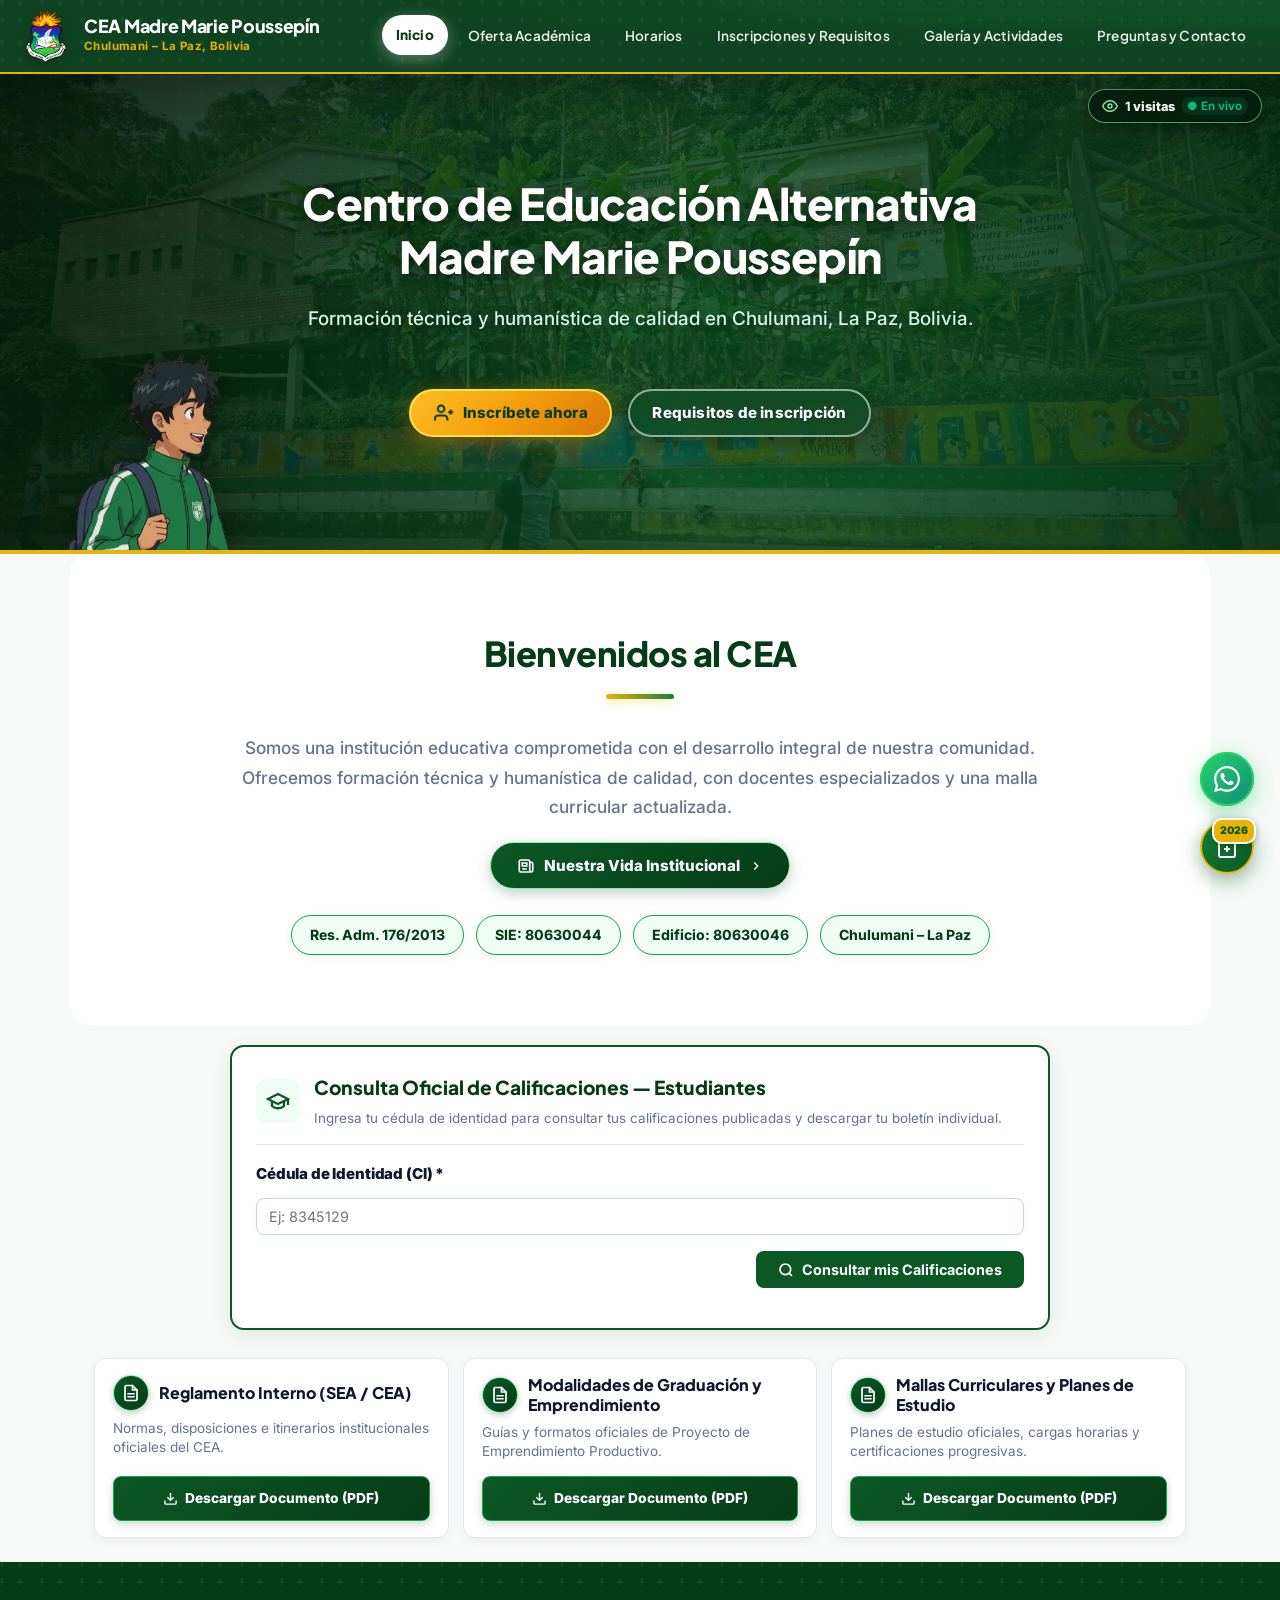
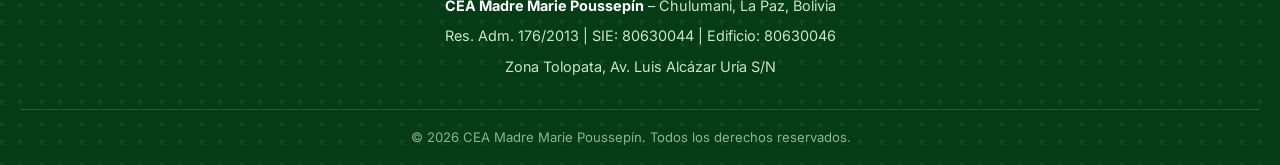
==== commit fdd98775: "Add files via upload" ====
--- a/index.html
+++ b/index.html
@@ -51,8 +51,8 @@
   <link rel="preconnect" href="https://fonts.googleapis.com" />
   <link rel="preconnect" href="https://fonts.gstatic.com" crossorigin />
   <link href="https://fonts.googleapis.com/css2?family=Inter:wght@300;400;500;600;700&family=Outfit:wght@500;600;700;800&family=Plus+Jakarta+Sans:wght@500;600;700;800&display=swap" rel="stylesheet" />
-  <link rel="stylesheet" href="styles.css?v=2026.422" />
-  <link rel="stylesheet" href="calificaciones.css?v=73.93" />
+  <link rel="stylesheet" href="styles.css?v=2026.423" />
+  <link rel="stylesheet" href="calificaciones.css?v=73.97" />
   <script>
     document.documentElement.classList.remove('dark', 'dark-mode');
     try {
@@ -9544,14 +9544,16 @@
 <script src="https://cdn.jsdelivr.net/npm/xlsx@0.18.5/dist/xlsx.full.min.js"></script>
 <script src="cea-cache.js?v=73.67"></script>
 <script src="cea-persistencia.js?v=73.88"></script>
-    <script src="calificaciones.js?v=73.93"></script>
-    <script src="criterios-evaluacion.js?v=73.93"></script>
+    <script src="calificaciones.js?v=73.97"></script>
+    <script src="criterios-evaluacion.js?v=73.97"></script>
 <script src="boletin-pdf.js?v=73.67"></script>
 <script src="consulta-calificaciones.js?v=73.73"></script>
-<script src="app.js?v=73.93"></script>
-<link rel="stylesheet" href="panel-academico.css?v=73.93" />
-<link rel="stylesheet" href="notas-movil.css?v=73.93" />
-<script src="panel-academico.js?v=73.93"></script>
+<script src="app.js?v=73.97"></script>
+<link rel="stylesheet" href="panel-academico.css?v=73.97" />
+<link rel="stylesheet" href="notas-movil.css?v=73.97" />
+<script src="panel-academico.js?v=73.97"></script>
+<link rel="stylesheet" href="acciones-notas-movil.css?v=73.97" />
+<script src="acciones-notas-movil.js?v=73.97"></script>
 <script>
 // Sobrescribir manejarFormInscripcion con respuesta instantánea y descarga de PDF garantizada
 /* ─── MODAL DE VALIDACIÓN DE DATOS FALTANTES (SOLO MÓVIL, AUTO-CIERRA EN 5s) ─── */
--- a/styles.css
+++ b/styles.css
@@ -18064,3 +18064,20 @@
   pointer-events: none !important;
   overflow: hidden !important;
 }
+/* Alineación exclusiva del formulario: no modifica los documentos impresos. */
+@media screen {
+  #form-kardex-docente .form-group{min-width:0;display:flex;flex-direction:column;justify-content:flex-start;margin:0}
+  #form-kardex-docente .form-group>label{height:40px;min-height:40px;flex:0 0 40px;box-sizing:border-box;display:flex;align-items:flex-end;line-height:1.2;margin:0 0 6px;padding:0}
+  #form-kardex-docente .form-group>:is(input:not([type=checkbox]),select){box-sizing:border-box;width:100%;min-width:0;height:42px;min-height:42px;margin-top:0}
+}
+@media screen and (max-width:900px){
+  #form-kardex-docente :is(.kardex-grid-4,.kardex-grid-5,.kardex-grid-custom-filiacion,.kardex-grid-custom-planillas){grid-template-columns:repeat(2,minmax(0,1fr));gap:12px 10px}
+  #form-kardex-docente .kardex-grid-custom-filiacion>.form-group{max-width:none!important;min-width:0!important}
+  #form-kardex-docente .form-group>:is(input,select){font-size:16px}
+  #docente-documentos-list-container{width:100%;min-width:0}
+  #docente-documentos-list-container .doc-item-row{padding:12px!important;border-radius:12px!important;box-sizing:border-box;width:100%}
+  #docente-documentos-list-container .doc-item-row>div:first-child{display:grid!important;grid-template-columns:minmax(0,1fr)!important;gap:10px!important}
+  #docente-documentos-list-container .doc-item-row>div:first-child>div{min-width:0!important;width:100%;padding-top:0!important}
+  #docente-documentos-list-container .doc-item-row :is(input,button){min-height:44px;font-size:16px!important;box-sizing:border-box;max-width:100%}
+  #docente-documentos-list-container .doc-item-row label{font-size:12px!important}
+}
--- a/acciones-notas-movil.css
+++ b/acciones-notas-movil.css
@@ -0,0 +1,96 @@
+@media screen and (max-width:900px){
+  .notas-movil-pie[popover]{inset:auto 0 0;margin:0;width:100%;max-width:none;max-height:none;overflow:visible;color:#274633}
+  .notas-movil-pie{z-index:2147483000!important;isolation:isolate;transform:none!important}
+  .notas-movil-pie::backdrop{display:none}
+  .notas-movil-selectores:has([data-movil-selector=modulo]){grid-template-columns:minmax(0,1.35fr) minmax(0,.85fr) minmax(0,1.1fr)}
+  .notas-movil-pdf-progreso{border-top:5px solid #14532d}
+  body.movil-grados-activos #admin-panel #admin-planilla-container>.calif-card,
+  body.movil-grados-activos #docente-panel #docente-planilla-container>.calif-card{padding:0!important;border:0!important;border-radius:0!important;transition:none!important}
+  body.movil-grados-activos #admin-panel #admin-stage-topbar,
+  body.movil-grados-activos #docente-panel #docente-stage-topbar{padding:4px 6px!important;gap:3px!important}
+  body.movil-grados-activos :is(#admin-stage-body,#docente-stage-content){padding-left:0!important;padding-right:0!important;padding-top:0!important}
+  body.movil-grados-activos :is(#admin-stage-topbar,#docente-stage-topbar){padding:4px 6px!important;gap:3px!important}
+  body.movil-grados-activos #docente-stage-topbar>div:first-child>div,
+  body.movil-grados-activos .stage-topbar-title-area>div{display:none!important}
+  body.movil-grados-activos :is(.calif-mobile-grades,.criterios-panel,.criterios-tabla-wrap,.movil-planilla-scroll){margin-left:0!important;margin-right:0!important;border-radius:0!important;padding-left:0!important;padding-right:0!important;width:100%!important;box-sizing:border-box}
+  body.movil-grados-activos .movil-planilla-scroll{max-height:max(220px,calc(100dvh - var(--notas-movil-header,130px) - var(--notas-movil-pie,70px) - 32px))!important}
+  .notas-movil-pdf-listo [data-archivo]{overflow-wrap:anywhere;font-size:12px;color:#506758}
+  .notas-movil-pdf-listo a{display:inline-flex;align-items:center;justify-content:center;min-height:44px;padding:8px 14px;border-radius:8px;background:#14532d;color:white;text-decoration:none;font-weight:700;box-sizing:border-box}
+  .notas-movil-ribbon{width:100%;order:5;display:grid;gap:6px;color:white}
+  .notas-movil-titulo{display:flex;align-items:center;justify-content:space-between;gap:8px;font-size:11px;font-weight:700;color:#d7efde}
+  .notas-movil-titulo button{display:grid;place-items:center;min-height:34px!important;width:38px;border:1px solid #ffffff50;border-radius:8px;background:#ffffff18;color:#fff;padding:5px}
+  .notas-movil-selectores{display:grid;grid-template-columns:minmax(0,1.6fr) minmax(0,1fr);gap:6px}
+  .notas-movil-selectores label{display:grid;gap:2px;font-size:10px;font-weight:650;min-width:0}
+  :is(#admin-stage-topbar,#docente-stage-topbar) .notas-movil-selectores select{width:100%!important;min-width:0!important;min-height:36px!important;height:36px;padding:4px 6px!important;font-size:13px!important;border:1px solid #b5d5c0;border-radius:8px;background:#f5fbf7;color:#123d23;font-weight:700}
+  .notas-movil-criterios label{display:flex;align-items:center;gap:8px;font-size:12px;font-weight:700;min-height:30px;cursor:pointer}
+  .notas-movil-criterios input{width:34px;height:20px;min-height:20px!important;appearance:none;border:1px solid #b2c9ba;border-radius:14px;background:#718e7b;position:relative;padding:0!important;flex-shrink:0}
+  .notas-movil-criterios input::after{content:'';position:absolute;top:2px;left:2px;width:14px;height:14px;border-radius:50%;background:#fff;transition:transform .16s ease}
+  .notas-movil-criterios input:checked{background:#eab308;border-color:#eab308}
+  .notas-movil-criterios input:checked::after{transform:translateX(14px)}
+  body.movil-grados-activos :is(#admin-stage-topbar,#docente-stage-topbar)>.calif-acciones-barra-superior,
+  body.movil-grados-activos #docente-stage-topbar>div:nth-child(2):not(.panel-ventana-controles):not(.notas-movil-ribbon){display:none!important}
+  body.movil-grados-activos :is(#admin-planilla-container,#docente-planilla-container) :is(.calif-sheet-header-banner,.calif-actions-bar,.calif-sheet-paralelos-bar,.calif-course-switch,.calif-modulo-tabs-bar-wrap,.calif-sheet-meta-grid,.calif-meta-grid,.calif-sheet-footer-summary,.boletin-publicacion,.calif-sheet-info-grid){display:none!important}
+  body.movil-grados-activos :is(#admin-planilla-container,#docente-planilla-container) :is(button.btn-calif-importar-web,button.btn-calif-subir-excel,button[onclick*=importarEstudiantes],button[onclick*=SubirNominaExcel]){display:none!important}
+  body.movil-grados-activos .notas-movil-origen{display:none!important}
+  body.movil-grados-activos .admin-calificaciones-view>div:first-child{display:none!important}
+  body.movil-grados-activos :is(#admin-planilla-container,#docente-planilla-container){margin-top:0!important}
+  body.movil-grados-activos :is(#admin-planilla-container,#docente-planilla-container)>.calif-card,
+  body.movil-grados-activos :is(.cen-digital-viewer,.revision-notas,.notas-movil-tabla-contenedor){padding:0!important;border:0!important;box-shadow:none!important;min-width:0!important;max-width:100%!important}
+  body.movil-grados-activos .criterios-panel>.criterios-interruptores,
+  body.movil-grados-activos .criterios-panel>:is(.criterios-ayuda,[data-estado-criterios],button[data-accion=copiar]){display:none!important}
+  body.movil-grados-activos :is(#admin-stage-body,#docente-stage-content){padding-bottom:calc(var(--notas-movil-pie,90px) + 20px + env(safe-area-inset-bottom))!important;scroll-padding-bottom:var(--notas-movil-pie,90px)}
+  body.movil-grados-activos .movil-planilla-scroll{max-height:max(220px,calc(100dvh - var(--notas-movil-header,170px) - var(--notas-movil-pie,90px) - 70px))!important;scroll-padding-bottom:12px;padding-bottom:6px;box-sizing:border-box}
+  .boletin-tabla-origen-movil{display:none!important}
+  .boletin-tabla-movil{margin-top:0}
+  .boletin-tabla-movil .movil-subido{width:76px!important;text-align:center;font-size:11px!important;white-space:normal}
+  .boletin-tabla-movil .movil-subido label{display:grid;justify-items:center;gap:2px}
+  .boletin-tabla-movil .movil-centralizador-nota{width:100%!important;min-width:0!important;height:44px;min-height:44px;padding:0!important;border:1px solid #c6d8cd;border-radius:8px;background:#f8fbf9;color:#14532d;font-size:17px!important;font-weight:650;text-align:center;box-sizing:border-box;appearance:textfield}
+  .boletin-tabla-movil tbody td.movil-dimension{font-size:17px!important;font-weight:700;color:#14532d}
+  .notas-movil-pie{position:fixed;z-index:450;bottom:0;left:0;right:0;display:grid;gap:4px;padding:8px max(12px,env(safe-area-inset-right)) max(8px,env(safe-area-inset-bottom)) max(12px,env(safe-area-inset-left));border-top:1px solid #c9d9ce;background:#f4f8f5f5;backdrop-filter:blur(8px);box-shadow:0 -4px 18px #123b211a;color:#274633}
+  .notas-movil-pie>div{display:flex;justify-content:flex-end;gap:8px}
+  .notas-movil-pie button{min-height:44px;flex:1;border-radius:10px;border:1px solid #b3c9bb;background:#fff;color:#14532d;font:750 14px/1.2 sans-serif;padding:10px 14px;cursor:pointer}
+  .notas-movil-pie [data-movil-guardar]{background:#facc15;color:#3e3200;border-color:#eab308;animation:notas-movil-aviso 2.4s ease-in-out infinite}
+  .notas-movil-pie[data-pendiente=true]{background:#fff8def5;border-color:#eab308}
+  .notas-movil-pie button[hidden]{display:none!important}
+  .notas-movil-pie button:disabled{opacity:.65;animation:none;cursor:wait}
+  .notas-movil-pie [role=status]{margin:0;font-size:11px;line-height:1.3;text-align:center;max-height:36px;overflow:auto}
+  .notas-movil-pie [role=status]:empty{display:none}
+  .notas-movil-menu{width:min(430px,calc(100vw - 24px));box-sizing:border-box;border:1px solid #bad4c2;border-top:5px solid #14532d;border-radius:18px;padding:16px;max-height:85dvh;overflow:auto;background:#f7faf8;color:#193d28}
+  .notas-movil-menu::backdrop{background:#06201280;backdrop-filter:blur(3px)}
+  .notas-menu-titulo{display:flex;align-items:center;justify-content:space-between;gap:10px;margin-bottom:12px}
+  .notas-menu-titulo h3{margin:0;font-size:17px}
+  .notas-menu-titulo button{margin:0;width:36px;min-height:36px;border:0;border-radius:8px;background:#e6efe9;color:#14532d;font-size:22px}
+  .notas-menu-selectores{display:grid;grid-template-columns:minmax(0,1fr);gap:10px;padding-bottom:12px;border-bottom:1px solid #d2e0d7}
+  .notas-menu-selectores label{display:grid;gap:4px;font-size:12px;font-weight:700}
+  .notas-menu-selectores :is(select,input:not([type=checkbox])){width:100%;min-height:42px;box-sizing:border-box;padding:8px;border:1px solid #bdd3c5;border-radius:8px;font-size:16px;background:#fff;color:#193d28}
+  .notas-menu-selectores input[type=checkbox]{width:22px;height:22px;accent-color:#166534}
+  .notas-menu-acciones{display:grid;gap:7px;padding-top:12px}
+  .notas-menu-acciones button{width:100%;min-height:43px;text-align:left;padding:10px 12px;border:1px solid #c9dbd0;border-radius:9px;background:#fff;color:#14532d;font-size:13px;font-weight:650;cursor:pointer}
+  .notas-menu-acciones button:disabled{opacity:.45}
+  .notas-movil-menu details{margin-top:12px;font-size:12px}
+  #academic-mobile-drawer .academic-drawer-panel{background:#063b17!important;color:#fff!important;border-left:1px solid #247342}
+  #academic-mobile-drawer :is(.academic-drawer-header,.academic-drawer-body){background:#063b17!important;color:#fff!important}
+  #academic-mobile-drawer :is(.academic-drawer-title,.academic-drawer-subtitle,.academic-drawer-group-title,.academic-mobile-search){color:#d2efdb!important}
+  #academic-mobile-drawer .academic-drawer-group-title{color:#facc15!important;border-color:#ffffff20!important}
+  #academic-mobile-drawer .academic-drawer-item{color:#fff!important;background:transparent!important;border-color:#ffffff20!important}
+  #academic-mobile-drawer .academic-drawer-item:is(:hover,[aria-current=page]){background:#ffffff18!important;color:#fde047!important}
+  #academic-mobile-drawer .academic-drawer-close{background:#ffffff18!important;color:#fff!important;border:1px solid #ffffff40}
+  #academic-mobile-drawer .academic-mobile-search input{background:#eff8f2!important;color:#163c25;border:1px solid #81b294}
+  @keyframes notas-movil-aviso{50%{box-shadow:0 0 0 3px #facc1533}}
+}
+@media screen and (max-width:900px) and (max-height:550px){
+  body.movil-grados-activos :is(#admin-stage-topbar,#docente-stage-topbar)>:first-child p{display:none!important}
+  body.movil-grados-activos .notas-movil-ribbon{gap:3px}
+  body.movil-grados-activos .notas-movil-titulo{font-size:10px}
+}
+@media(min-width:901px){.notas-movil-ribbon,.notas-movil-pie,.boletin-tabla-movil{display:none!important}}
+@media(prefers-reduced-motion:reduce){.notas-movil-pie [data-movil-guardar]{animation:none}.notas-movil-criterios input::after{transition:none}}
+@media print{.notas-movil-ribbon,.notas-movil-pie,.notas-movil-menu,.boletin-tabla-movil{display:none!important}}
+@media screen and (max-width:900px){
+  body.movil-grados-activos.movil-grados-activos.movil-grados-activos :is(#admin-stage-body,#admin-stage-content,#docente-stage-content){padding-left:0!important;padding-right:0!important;padding-top:0!important}
+  body.movil-grados-activos.movil-grados-activos.movil-grados-activos :is(#admin-planilla-container,#docente-planilla-container)>.calif-card{padding:0!important;border:0!important;border-radius:0!important}
+  body.movil-grados-activos.movil-grados-activos.movil-grados-activos :is(#admin-stage-topbar,#docente-stage-topbar){padding:4px 6px!important;gap:3px!important}
+  body.movil-grados-activos.movil-grados-activos.movil-grados-activos :is(#admin,#admin>.container,#admin-panel,#docente-panel,.admin-calificaciones-view){padding-left:0!important;padding-right:0!important;margin-left:0!important;margin-right:0!important;width:100%!important;box-sizing:border-box}
+  body.movil-grados-activos .movil-planilla-scroll{max-height:max(220px,calc(100dvh - var(--notas-movil-header,130px) - var(--notas-movil-pie,70px) - 32px))!important}
+  body.movil-grados-activos .movil-planilla-tools{margin:3px 0!important}
+}
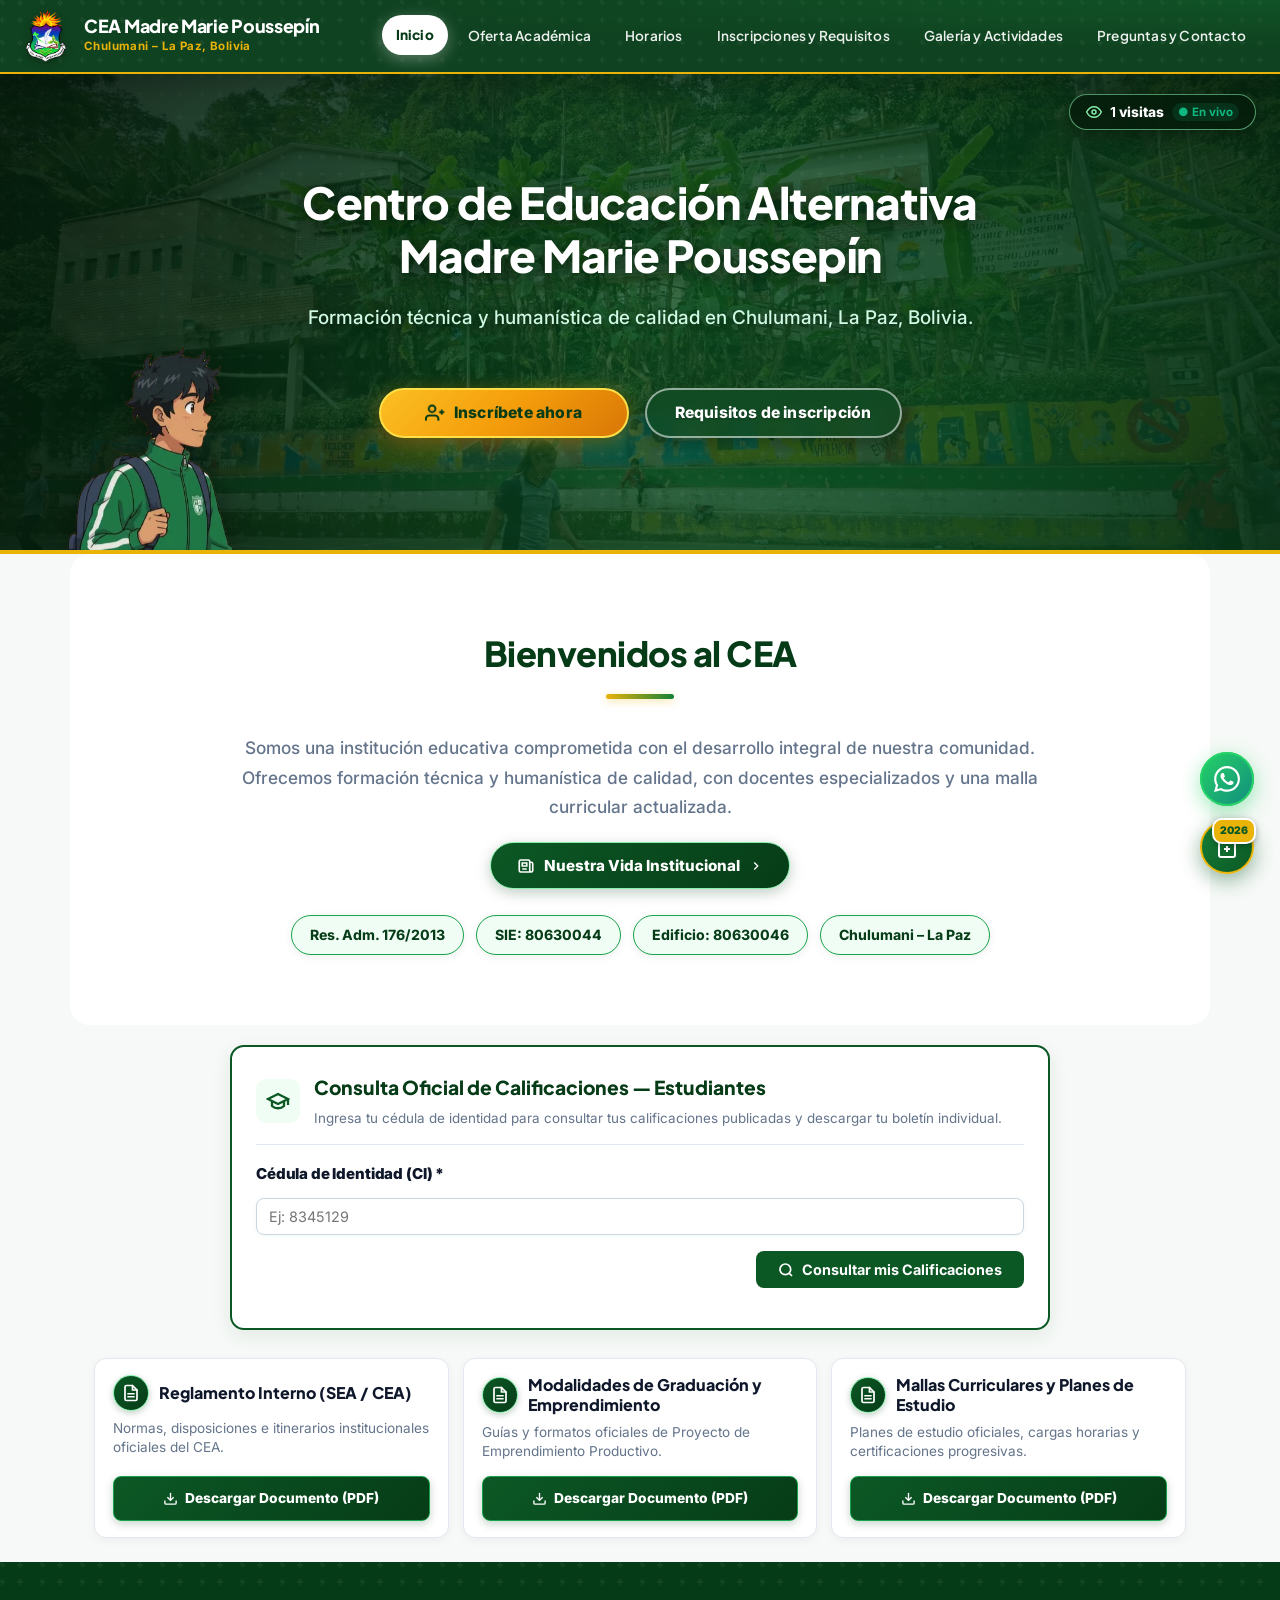
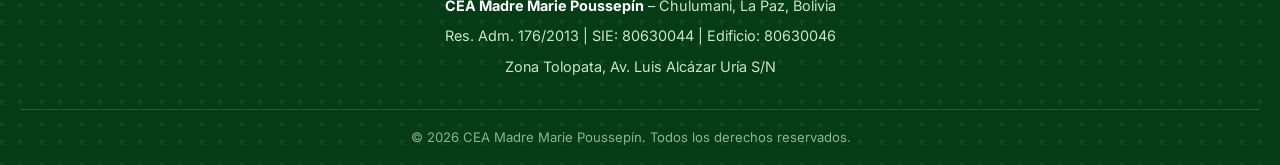
==== commit c61273d0: "Add files via upload" ====
--- a/index.html
+++ b/index.html
@@ -52,7 +52,7 @@
   <link rel="preconnect" href="https://fonts.gstatic.com" crossorigin />
   <link href="https://fonts.googleapis.com/css2?family=Inter:wght@300;400;500;600;700&family=Outfit:wght@500;600;700;800&family=Plus+Jakarta+Sans:wght@500;600;700;800&display=swap" rel="stylesheet" />
   <link rel="stylesheet" href="styles.css?v=2026.423" />
-  <link rel="stylesheet" href="calificaciones.css?v=73.97" />
+  <link rel="stylesheet" href="calificaciones.css?v=74.04" />
   <script>
     document.documentElement.classList.remove('dark', 'dark-mode');
     try {
@@ -9544,16 +9544,18 @@
 <script src="https://cdn.jsdelivr.net/npm/xlsx@0.18.5/dist/xlsx.full.min.js"></script>
 <script src="cea-cache.js?v=73.67"></script>
 <script src="cea-persistencia.js?v=73.88"></script>
-    <script src="calificaciones.js?v=73.97"></script>
-    <script src="criterios-evaluacion.js?v=73.97"></script>
+    <script src="calificaciones.js?v=74.12"></script>
+    <script src="criterios-evaluacion.js?v=73.99"></script>
 <script src="boletin-pdf.js?v=73.67"></script>
 <script src="consulta-calificaciones.js?v=73.73"></script>
-<script src="app.js?v=73.97"></script>
-<link rel="stylesheet" href="panel-academico.css?v=73.97" />
-<link rel="stylesheet" href="notas-movil.css?v=73.97" />
-<script src="panel-academico.js?v=73.97"></script>
-<link rel="stylesheet" href="acciones-notas-movil.css?v=73.97" />
-<script src="acciones-notas-movil.js?v=73.97"></script>
+<script src="app.js?v=73.99"></script>
+<link rel="stylesheet" href="panel-academico.css?v=73.99" />
+<link rel="stylesheet" href="notas-movil.css?v=73.99" />
+<script src="panel-academico.js?v=73.99"></script>
+<link rel="stylesheet" href="acciones-notas-movil.css?v=74.05" />
+<script src="acciones-notas-movil.js?v=74.05"></script>
+<link rel="stylesheet" href="modulos-notas.css?v=74.10" />
+<script src="modulos-notas.js?v=74.12"></script>
 <script>
 // Sobrescribir manejarFormInscripcion con respuesta instantánea y descarga de PDF garantizada
 /* ─── MODAL DE VALIDACIÓN DE DATOS FALTANTES (SOLO MÓVIL, AUTO-CIERRA EN 5s) ─── */
--- a/calificaciones.css
+++ b/calificaciones.css
@@ -5137,7 +5137,7 @@
 #admin-stage-topbar .calif-acciones-barra-superior,
 #docente-stage-topbar .calif-acciones-barra-superior {
   display: grid !important;
-  grid-template-columns: minmax(0, 1fr) auto auto;
+  grid-template-columns: minmax(0, 1fr) auto auto auto;
   align-items: center;
   gap: 8px;
   flex: 0 0 100%;
@@ -5147,6 +5147,7 @@
 }
 .calif-info-acciones { min-width: 0; display: flex; flex-wrap: wrap; justify-content: flex-end; align-items: center; gap: 8px; overflow-wrap: anywhere; }
 .calif-acciones-barra-superior > button { margin: 0 !important; min-height: 44px; white-space: nowrap; }
+@media (min-width:901px) { .calif-acciones-barra-superior > button { width:auto !important; justify-self:end; } }
 button.calif-guardar-destacado {
   background: #facc15 !important;
   color: #362900 !important;
--- a/acciones-notas-movil.css
+++ b/acciones-notas-movil.css
@@ -86,6 +86,13 @@
 @media(min-width:901px){.notas-movil-ribbon,.notas-movil-pie,.boletin-tabla-movil{display:none!important}}
 @media(prefers-reduced-motion:reduce){.notas-movil-pie [data-movil-guardar]{animation:none}.notas-movil-criterios input::after{transition:none}}
 @media print{.notas-movil-ribbon,.notas-movil-pie,.notas-movil-menu,.boletin-tabla-movil{display:none!important}}
+.notas-movil-pdf-alcance{width:min(500px,calc(100vw - 24px));box-sizing:border-box;padding:20px;border:1px solid #bad4c2;border-top:5px solid #14532d;border-radius:18px;background:#f7faf8;color:#193d28}
+.notas-movil-pdf-alcance::backdrop{background:#06201280;backdrop-filter:blur(3px)}
+.notas-pdf-opciones{display:grid;grid-template-columns:repeat(2,minmax(0,1fr));gap:9px}
+.notas-pdf-opciones button{min-width:0;min-height:58px;padding:10px;border:1px solid #b9d1c1;border-radius:10px;background:#fff;color:#14532d;font-weight:700;line-height:1.3}
+.notas-pdf-opciones [data-pdf-actual]{background:#facc15;border-color:#eab308;color:#3e3200}
+.notas-pdf-opciones [data-pdf-todos]{background:#14532d;border-color:#14532d;color:#fff}
+.notas-pdf-opciones [data-cancelar]{grid-column:1/-1;justify-self:center;min-height:44px;min-width:130px}
 @media screen and (max-width:900px){
   body.movil-grados-activos.movil-grados-activos.movil-grados-activos :is(#admin-stage-body,#admin-stage-content,#docente-stage-content){padding-left:0!important;padding-right:0!important;padding-top:0!important}
   body.movil-grados-activos.movil-grados-activos.movil-grados-activos :is(#admin-planilla-container,#docente-planilla-container)>.calif-card{padding:0!important;border:0!important;border-radius:0!important}
--- a/modulos-notas.css
+++ b/modulos-notas.css
@@ -0,0 +1,37 @@
+.modulos-notas-dialogo,.selector-notas-dialogo{width:min(520px,calc(100vw - 24px));box-sizing:border-box;border:1px solid #b6d1bf;border-top:5px solid #14532d;border-radius:18px;padding:20px;background:#f7faf8;color:#183d27;max-height:86dvh;overflow:auto}
+.modulos-notas-dialogo::backdrop,.selector-notas-dialogo::backdrop{background:#06201280;backdrop-filter:blur(3px)}
+.traslado-origen{padding:10px 12px;border-radius:9px;background:#e7f1eb;color:#14532d;font-weight:700;line-height:1.5;font-size:13px}
+.modulos-notas-dialogo .traslado-origen{border:2px solid #15803d;background:#dcfce7;font-size:15px;color:#14532d}
+.traslado-campos{display:grid;grid-template-columns:repeat(2,minmax(0,1fr));gap:12px}
+.traslado-campos label{display:grid;gap:5px;font-size:12px;font-weight:700;min-width:0}
+.traslado-campos select{box-sizing:border-box;width:100%;min-width:0;max-width:100%;min-height:44px;border:1px solid #b8cfc0;border-radius:9px;padding:8px 32px 8px 10px;background:#fff;color:#173f28;font-size:14px}
+.traslado-campos label:last-child{grid-column:1/-1}
+.traslado-aclaracion{color:#52675a;font-size:12px;line-height:1.5}
+.modulos-notas-dialogo [role=status]{font-size:13px;line-height:1.5;font-weight:600}
+.traslado-acciones{display:flex;flex-wrap:wrap;gap:8px;justify-content:flex-end}
+.modulos-notas-dialogo button,.selector-notas-dialogo button{min-height:44px;border-radius:9px;border:1px solid #bdd2c4;padding:10px 14px;font-size:14px;cursor:pointer;color:#14532d;background:#fff}
+.modulos-notas-dialogo [data-confirmar]{background:#14532d;color:#fff;border-color:#14532d;font-weight:750}
+.modulos-notas-dialogo button:disabled{opacity:.5;cursor:default}
+.selector-notas-cabecera{display:flex;align-items:center;justify-content:space-between;gap:10px;margin-bottom:12px}
+.selector-notas-cabecera h3{margin:0;font-size:18px}
+.selector-notas-cabecera [data-cerrar]{padding:0;width:36px;min-height:36px;font-size:24px;background:#e7f1eb}
+.selector-notas-dialogo input[type=search]{box-sizing:border-box;width:100%;min-height:44px;font-size:16px;border:1px solid #b8cfc0;border-radius:10px;padding:10px 12px;margin-bottom:10px}
+.selector-notas-lista{display:grid;gap:7px;max-height:55dvh;overflow:auto;overscroll-behavior:contain}
+.selector-notas-lista button{width:100%;display:flex;align-items:center;gap:10px;text-align:left;line-height:1.4;min-width:0;font-size:14px}
+.selector-notas-lista button::before{content:'';width:15px;height:15px;flex:0 0 15px;border:1.5px solid #9ab9a5;border-radius:50%;box-sizing:border-box}
+.selector-notas-lista button[aria-selected=true]{border-color:#166534;background:#e6f3eb;font-weight:750}
+.selector-notas-lista button[aria-selected=true]::before{border:4px solid #166534;background:white}
+.selector-notas-lista button[hidden]{display:none}
+.selector-notas-dialogo input[hidden]{display:none!important}
+@media screen and (max-width:900px){
+  select.selector-notas-original{display:none!important}
+  :is(#admin-stage-topbar,#docente-stage-topbar) .selector-notas-boton,.notas-movil-menu .selector-notas-boton{display:flex;align-items:center;justify-content:space-between;gap:5px;box-sizing:border-box;width:100%;min-width:0;min-height:38px!important;height:38px;margin:0;padding:5px 7px!important;border:1px solid #a9ccb6;border-radius:10px;background:linear-gradient(#fff,#edf6f0);color:#123d23;font-size:13px!important;font-weight:750;box-shadow:0 1px 2px #002e151a;cursor:pointer;text-align:left}
+  .selector-notas-boton span{overflow:hidden;text-overflow:ellipsis;white-space:nowrap;min-width:0}
+  .selector-notas-boton svg{flex:0 0 16px;color:#39744d}
+  .selector-notas-boton:active{background:#dceddf;transform:translateY(1px)}
+  .selector-notas-boton:focus-visible{outline:2px solid #facc15;outline-offset:2px}
+  .modulos-notas-dialogo,.selector-notas-dialogo{padding:16px}
+  .traslado-campos select{font-size:16px}
+}
+@media screen and (min-width:901px){.selector-notas-boton{display:none!important}}
+@media print{.modulos-notas-dialogo,.selector-notas-dialogo{display:none!important}}
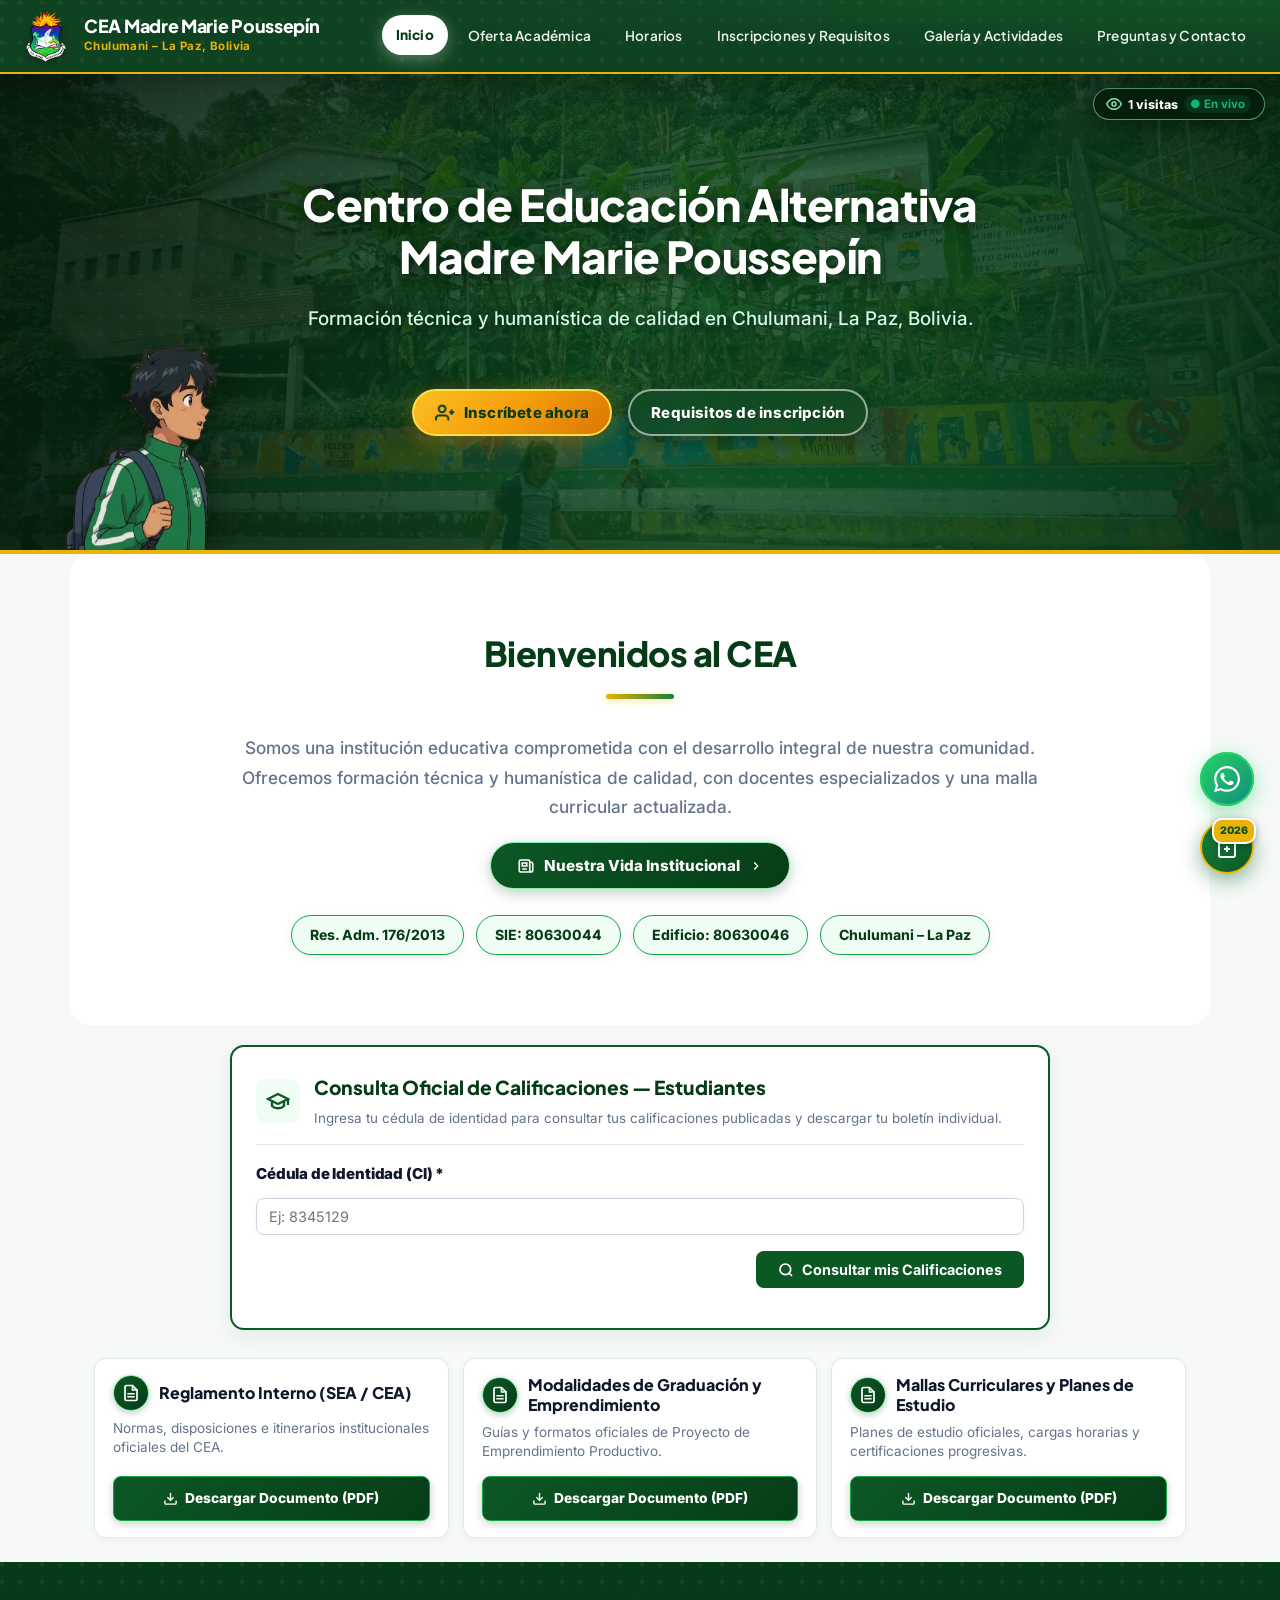
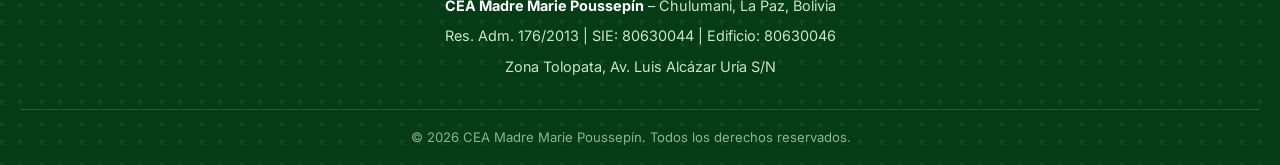
==== commit 9f7ac0e0: "Add files via upload" ====
--- a/index.html
+++ b/index.html
@@ -1,10857 +1,10857 @@
-<!DOCTYPE html>
-<html lang="es">
-<head>
-  <meta charset="UTF-8" />
-  <script>
-    // Cada apertura o recarga requiere un acceso nuevo.
-    try { localStorage.removeItem('cea_session'); } catch (e) {}
-  </script>
-  <meta name="google-site-verification" content="1JqQNEAjzW9o_S-gvQrZZAl0S0uw03xIMLpZIaV01Z0" />
-  <meta name="viewport" content="width=device-width, initial-scale=1.0, interactive-widget=resizes-content" />
-  <meta http-equiv="Cache-Control" content="no-cache, no-store, must-revalidate" />
-  <meta http-equiv="Pragma" content="no-cache" />
-  <meta http-equiv="Expires" content="0" />
-  <!-- Título y Metadatos Institucionales -->
-  <title>CEA Madre Marie Poussepín | Educación de Adultos en Chulumani</title>
-  <meta name="description" content="Centro de Educación Alternativa Madre Marie Poussepín en Chulumani, Sud Yungas, La Paz. Bachillerato Humanístico (EPA/ESA) y Carreras Técnicas con Certificación Progresiva ministerial oficial. Formación gratuita y de calidad para jóvenes y adultos." />
-  <meta name="keywords" content="CEA Madre Marie Poussepin, Chulumani, Educacion Alternativa, Bachillerato Adultos, Carreras Tecnicas, EPA, ESA, ETA, Bolivia, Sud Yungas" />
-  <meta name="author" content="CEA Madre Marie Poussepín" />
-
-  <!-- Open Graph / Facebook / WhatsApp Preview -->
-  <link rel="canonical" href="https://ceachulumani-creator.github.io/Cea-Madre-Marie-Pousseppin-/" />
-  <meta property="og:type" content="website" />
-  <meta property="og:title" content="CEA Madre Marie Poussepín – Educación Humanística y Carreras Técnicas" />
-  <meta property="og:description" content="Centro de Educación Alternativa en Chulumani, Sud Yungas. Inscripciones Abiertas Gestión 2026. Bachillerato Humanístico y Carreras Técnicas gratuitas con certificación ministerial oficial." />
-  <meta property="og:image" content="https://ceachulumani-creator.github.io/Cea-Madre-Marie-Pousseppin-/og-image.jpg" />
-  <meta property="og:image:secure_url" content="https://ceachulumani-creator.github.io/Cea-Madre-Marie-Pousseppin-/og-image.jpg" />
-  <meta property="og:image:type" content="image/jpeg" />
-  <meta property="og:image:width" content="1200" />
-  <meta property="og:image:height" content="630" />
-  <meta property="og:image:alt" content="CEA Madre Marie Poussepín - Chulumani, Sud Yungas, La Paz, Bolivia" />
-  <meta property="og:url" content="https://ceachulumani-creator.github.io/Cea-Madre-Marie-Pousseppin-/" />
-  <meta property="og:site_name" content="CEA Madre Marie Poussepín" />
-  <meta property="og:locale" content="es_BO" />
-
-  <!-- Twitter Cards -->
-  <meta name="twitter:card" content="summary_large_image" />
-  <meta name="twitter:title" content="CEA Madre Marie Poussepín | Chulumani – Bolivia" />
-  <meta name="twitter:description" content="Centro de Educación Alternativa Madre Marie Poussepín. Educación humanística y técnica para jóvenes y adultos." />
-  <meta name="twitter:image" content="https://ceachulumani-creator.github.io/Cea-Madre-Marie-Pousseppin-/og-image.jpg" />
-  <link rel="image_src" href="https://ceachulumani-creator.github.io/Cea-Madre-Marie-Pousseppin-/og-image.jpg" />
-
-  <!-- Favicon e Íconos Oficiales CEA -->
-  <link rel="icon" type="image/png" href="logo cea madre marie poussepin.png" />
-  <link rel="shortcut icon" type="image/png" href="logo cea madre marie poussepin.png" />
-  <link rel="apple-touch-icon" href="logo cea madre marie poussepin.png" />
-
-  <!-- Pre-carga prioritaria de la animación WebP del Hero para arranque instantáneo sin parpadeo -->
-  <link rel="preload" as="image" href="video3.webp" type="image/webp" fetchpriority="high" />
-
-  <!-- Google Fonts: Plus Jakarta Sans, Outfit, Inter -->
-  <link rel="preconnect" href="https://fonts.googleapis.com" />
-  <link rel="preconnect" href="https://fonts.gstatic.com" crossorigin />
-  <link href="https://fonts.googleapis.com/css2?family=Inter:wght@300;400;500;600;700&family=Outfit:wght@500;600;700;800&family=Plus+Jakarta+Sans:wght@500;600;700;800&display=swap" rel="stylesheet" />
-  <link rel="stylesheet" href="styles.css?v=2026.423" />
-  <link rel="stylesheet" href="calificaciones.css?v=74.04" />
-  <script>
-    document.documentElement.classList.remove('dark', 'dark-mode');
-    try {
-      localStorage.removeItem('darkOverride');
-      localStorage.removeItem('cea_dark_override');
-    } catch(e) {}
-  </script>
-  <style>
-    /* CONTADOR DE VISITAS DENTRO DE LA ESQUINA SUPERIOR DERECHA DEL HERO BANNER */
-    .visitas-hero-badge {
-      position: absolute !important;
-      top: 20px !important;
-      right: 24px !important;
-      z-index: 10 !important;
-      display: inline-flex !important;
-      align-items: center !important;
-      gap: 8px !important;
-      background: rgba(4, 26, 11, 0.78) !important;
-      backdrop-filter: blur(10px) !important;
-      -webkit-backdrop-filter: blur(10px) !important;
-      border: 1.5px solid rgba(134, 239, 172, 0.6) !important;
-      padding: 8px 16px !important;
-      border-radius: 30px !important;
-      box-shadow: 0 4px 20px rgba(0, 0, 0, 0.4) !important;
-      cursor: pointer !important;
-      font-family: inherit !important;
-      font-size: 0.86rem !important;
-      font-weight: 800 !important;
-      color: #ffffff !important;
-      transition: all 0.25s cubic-bezier(0.4, 0, 0.2, 1) !important;
-    }
-    .visitas-hero-badge:hover {
-      transform: translateY(-2px) scale(1.03) !important;
-      background: rgba(6, 60, 23, 0.92) !important;
-      border-color: #86efac !important;
-      box-shadow: 0 6px 24px rgba(0, 0, 0, 0.55) !important;
-    }
-    .visitas-hero-badge svg {
-      color: #86efac !important;
-      stroke: #86efac !important;
-    }
-    @media (max-width: 768px) {
-      .visitas-hero-badge {
-        top: 12px !important;
-        right: 12px !important;
-        padding: 6px 12px !important;
-        font-size: 0.78rem !important;
-        gap: 6px !important;
-      }
-    }
-
-    /* CONTENEDOR HERO OVERLAY PERFECTAMENTE CENTRADO (DISEÑO ANTERIOR RESTAURADO) */
-    .hero-overlay {
-      position: relative !important;
-      z-index: 2 !important;
-      padding: 60px 24px 70px !important;
-      max-width: 850px !important;
-      width: 100% !important;
-      margin: 0 auto !important;
-      display: flex !important;
-      flex-direction: column !important;
-      align-items: center !important;
-      justify-content: center !important;
-      text-align: center !important;
-      box-sizing: border-box !important;
-    }
-    .hero-overlay h2 {
-      text-align: center !important;
-      margin-left: auto !important;
-      margin-right: auto !important;
-    }
-    .hero-overlay p {
-      text-align: center !important;
-      margin-left: auto !important;
-      margin-right: auto !important;
-    }
-
-    /* VÍDEO CON IA EN LA PARTE INFERIOR IZQUIERDA (FONDO 100% TRANSPARENTE) */
-    .hero-anime-dock-bottom-left {
-      position: absolute !important;
-      bottom: 0 !important;
-      left: 15px !important;
-      z-index: 2 !important;
-      width: 380px !important;
-      max-width: 38vw !important;
-      aspect-ratio: 16 / 9 !important;
-      pointer-events: none !important;
-      filter: drop-shadow(0 8px 18px rgba(0, 0, 0, 0.45)) !important;
-      line-height: 0 !important;
-      user-select: none !important;
-      overflow: hidden !important;
-      background: transparent !important;
-    }
-    .hero-ai-video {
-      width: 100% !important;
-      height: 100% !important;
-      object-fit: contain !important;
-      object-position: bottom left !important;
-      display: block !important;
-      background: transparent !important;
-      border: none !important;
-      outline: none !important;
-    }
-    @media screen and (max-width: 768px) {
-      .hero-anime-dock-bottom-left {
-        width: 140px !important;
-        max-width: 38vw !important;
-        left: 4px !important;
-        bottom: 0 !important;
-        opacity: 1 !important;
-        filter: none !important;
-        -webkit-filter: none !important;
-        background: transparent !important;
-      }
-    }
-
-    /* ALINEACIÓN Y BALANCE PERFECTO DE BOTONES HERO */
-    .hero-btn-group {
-      display: flex;
-      gap: 12px;
-      justify-content: center;
-      flex-wrap: wrap;
-    }
-
-    /* ESTILOS DE EDICIÓN EN VIVO DIRECTA (MODO DIRECTOR CON AUTO-GUARDADO) */
-    .editable-in-place-active {
-      outline: 2.5px dashed #2563eb !important;
-      outline-offset: 4px !important;
-      background-color: rgba(37, 99, 235, 0.08) !important;
-      border-radius: 6px !important;
-      cursor: text !important;
-      transition: all 0.2s ease !important;
-    }
-    .inline-edit-floating-toolbar {
-      display: flex !important;
-      align-items: center !important;
-      justify-content: space-between !important;
-      gap: 12px !important;
-      background: #ffffff !important;
-      border: 1.5px solid #93c5fd !important;
-      border-radius: 10px !important;
-      padding: 8px 14px !important;
-      margin: 8px 0 !important;
-      box-shadow: 0 4px 16px rgba(37, 99, 235, 0.15) !important;
-      font-family: inherit !important;
-      z-index: 9999 !important;
-      position: relative !important;
-      flex-wrap: wrap !important;
-    }
-    .inline-toolbar-hint {
-      font-size: 0.82rem !important;
-      color: #1e3a8a !important;
-      font-weight: 600 !important;
-      display: inline-flex !important;
-      align-items: center !important;
-      gap: 6px !important;
-    }
-    .btn-inline-action {
-      display: inline-flex !important;
-      align-items: center !important;
-      gap: 5px !important;
-      padding: 6px 14px !important;
-      border-radius: 6px !important;
-      font-size: 0.80rem !important;
-      font-weight: 700 !important;
-      cursor: pointer !important;
-      border: none !important;
-      transition: all 0.2s ease !important;
-    }
-    .btn-inline-save {
-      background: #2563eb !important;
-      color: #ffffff !important;
-    }
-    .btn-inline-save:hover {
-      background: #1d4ed8 !important;
-    }
-    .btn-inline-cancel {
-      background: #f1f5f9 !important;
-      color: #475569 !important;
-      border: 1px solid #cbd5e1 !important;
-    }
-    .btn-inline-cancel:hover {
-      background: #e2e8f0 !important;
-    }
-
-    .hero-btn-group {
-      display: flex !important;
-      align-items: center !important;
-      justify-content: center !important;
-      gap: 16px !important;
-      flex-wrap: wrap !important;
-      margin: 20px auto 0 auto !important;
-      width: 100% !important;
-      text-align: center !important;
-    }
-
-    .btn-hero-inscribete-gold,
-    .btn-hero-sec-aligned {
-      display: inline-flex !important;
-      align-items: center !important;
-      justify-content: center !important;
-      height: 50px !important;
-      min-width: 250px !important;
-      padding: 0 28px !important;
-      border-radius: 50px !important;
-      font-size: 0.98rem !important;
-      font-weight: 800 !important;
-      letter-spacing: 0.2px !important;
-      box-sizing: border-box !important;
-      vertical-align: middle !important;
-      text-decoration: none !important;
-      transition: all 0.25s ease !important;
-      margin: 0 !important;
-      line-height: 1 !important;
-      text-align: center !important;
-      cursor: pointer !important;
-    }
-
-    .btn-hero-inscribete-gold {
-      background: linear-gradient(135deg, #fbbf24 0%, #f59e0b 50%, #d97706 100%) !important;
-      color: #063c17 !important;
-      border: 2px solid #fde047 !important;
-      box-shadow: 0 4px 20px rgba(245, 158, 11, 0.4), 0 2px 6px rgba(0, 0, 0, 0.25) !important;
-      gap: 9px !important;
-    }
-    .btn-hero-inscribete-gold:hover {
-      transform: translateY(-2px) scale(1.02) !important;
-      background: linear-gradient(135deg, #fef08a 0%, #fbbf24 50%, #f59e0b 100%) !important;
-      border-color: #ffffff !important;
-      box-shadow: 0 8px 26px rgba(245, 158, 11, 0.6) !important;
-      color: #063c17 !important;
-    }
-
-    .btn-hero-sec-aligned {
-      background: rgba(16, 75, 36, 0.72) !important;
-      color: #ffffff !important;
-      border: 2px solid rgba(255, 255, 255, 0.55) !important;
-      backdrop-filter: blur(10px) !important;
-      -webkit-backdrop-filter: blur(10px) !important;
-      box-shadow: 0 4px 18px rgba(0, 0, 0, 0.3) !important;
-      text-shadow: 0 1px 2px rgba(0, 0, 0, 0.3) !important;
-    }
-    .btn-hero-sec-aligned:hover {
-      background: rgba(22, 101, 52, 0.9) !important;
-      border-color: #ffffff !important;
-      transform: translateY(-2px) scale(1.02) !important;
-      box-shadow: 0 8px 24px rgba(0, 0, 0, 0.4) !important;
-      color: #ffffff !important;
-    }
-
-    @media (max-width: 600px) {
-      .hero-btn-group {
-        flex-direction: column !important;
-        gap: 12px !important;
-        width: 100% !important;
-        padding: 0 16px !important;
-        box-sizing: border-box !important;
-      }
-      .btn-hero-inscribete-gold,
-      .btn-hero-sec-aligned {
-        width: 100% !important;
-        max-width: 320px !important;
-        min-width: 0 !important;
-      }
-    }
-
-    /* ANIMACIÓN SUTIL DE IZQUIERDA A DERECHA EN EL ÍCONO DE LA PERSONA */
-    .hero-user-icon-anim {
-      animation: animPersonaSubtle 3s infinite ease-in-out !important;
-      transform-origin: center !important;
-      filter: none !important;
-    }
-    @keyframes animPersonaSubtle {
-      0%, 100% {
-        transform: translateX(-2px) scale(1);
-      }
-      50% {
-        transform: translateX(2px) scale(1.08);
-      }
-    }
-
-    /* BOTÓN GALERÍA Y NOVEDADES EN SECCIÓN BIENVENIDOS AL CEA */
-    .btn-bienvenida-galeria {
-      display: inline-flex !important;
-      align-items: center !important;
-      justify-content: center !important;
-      gap: 9px !important;
-      padding: 10px 26px !important;
-      border-radius: 50px !important;
-      background: linear-gradient(135deg, #0c5825 0%, #063c17 100%) !important;
-      color: #ffffff !important;
-      border: 1.5px solid #86efac !important;
-      font-size: 0.95rem !important;
-      font-weight: 800 !important;
-      text-decoration: none !important;
-      box-shadow: 0 4px 14px rgba(6, 60, 23, 0.25) !important;
-      transition: all 0.25s ease !important;
-    }
-    .btn-bienvenida-galeria:hover {
-      background: linear-gradient(135deg, #15803d 0%, #0c5825 100%) !important;
-      border-color: #fde047 !important;
-      color: #fde047 !important;
-      transform: translateY(-2px) scale(1.02) !important;
-      box-shadow: 0 6px 18px rgba(6, 60, 23, 0.35) !important;
-    }
-
-    /* PASTILLAS DE ACREDITACIÓN CON BORDE DELGADO VERDE Y TEXTO VERDE */
-    .acred-badge {
-      background: #f0fdf4 !important;
-      border: 1.5px solid #16a34a !important;
-      color: #063c17 !important;
-      padding: 7px 18px !important;
-      border-radius: 50px !important;
-      font-size: 0.88rem !important;
-      font-weight: 750 !important;
-      box-shadow: 0 2px 8px rgba(6, 60, 23, 0.08) !important;
-      transition: all 0.25s ease !important;
-      text-shadow: none !important;
-    }
-    .acred-badge:hover {
-      background: #dcfce7 !important;
-      border-color: #0c5825 !important;
-      color: #0c5825 !important;
-      transform: translateY(-2px) !important;
-      box-shadow: 0 4px 12px rgba(6, 60, 23, 0.16) !important;
-    }
-    html.dark .acred-badge {
-      background: rgba(6, 60, 23, 0.35) !important;
-      border-color: #4ade80 !important;
-      color: #86efac !important;
-    }
-
-    .card-accion-inscripcion { padding: 0 !important; }
-    .btn-fechas-detalles {
-      background: #063c17 !important;
-      color: #ffffff !important;
-      border: 1.5px solid #063c17 !important;
-      padding: 9px 16px !important;
-      font-size: 0.92rem !important;
-      font-weight: 800 !important;
-      border-radius: 10px !important;
-      gap: 8px !important;
-      height: 44px !important;
-      box-sizing: border-box !important;
-    }
-    .btn-fechas-detalles:hover {
-      background: #0c5825 !important;
-      color: #ffffff !important;
-      border-color: #0c5825 !important;
-      box-shadow: 0 4px 14px rgba(12, 88, 37, 0.28) !important;
-    }
-
-    /* MEJORAS EN TARJETAS DE GALERÍA Y ZOOM HINT */
-    .galeria-zoom-hint {
-      position: absolute !important;
-      bottom: 10px !important;
-      right: 10px !important;
-      background: rgba(4, 26, 11, 0.78) !important;
-      color: #86efac !important;
-      width: 32px !important;
-      height: 32px !important;
-      border-radius: 50% !important;
-      display: flex !important;
-      align-items: center !important;
-      justify-content: center !important;
-      backdrop-filter: blur(4px) !important;
-      border: 1px solid rgba(134, 239, 172, 0.5) !important;
-      opacity: 0.88 !important;
-      transition: all 0.25s ease !important;
-    }
-    .galeria-card:hover .galeria-zoom-hint {
-      opacity: 1 !important;
-      transform: scale(1.12) !important;
-      background: #063c17 !important;
-      color: #ffffff !important;
-      border-color: #86efac !important;
-      box-shadow: 0 4px 12px rgba(6, 60, 23, 0.4) !important;
-    }
-
-    /* CENTRADO PERFECTO DE PESTAÑAS Y SUBFILTROS DE GALERÍA */
-    .galeria-subtabs-bar {
-      display: flex !important;
-      justify-content: center !important;
-      align-items: center !important;
-      gap: 10px !important;
-      flex-wrap: wrap !important;
-      margin: 0 auto 20px auto !important;
-    }
-    .galeria-subfiltros-dinamicos {
-      justify-content: center !important;
-      text-align: center !important;
-      margin: 14px auto 20px auto !important;
-    }
-
-    /* COMPACTACIÓN DE ALTURA EN SECCIÓN DE REQUISITOS DE INSCRIPCIÓN */
-    .bloque-requisitos-moderno {
-      padding: 16px 18px !important;
-    }
-    .req-bloque {
-      margin-top: 0 !important;
-      margin-bottom: 0 !important;
-    }
-    .req-bloque .malla-card-header {
-      margin-bottom: 10px !important;
-      padding: 10px 14px !important;
-    }
-    /* NAVEGACIÓN PRINCIPAL: ESTADO ACTIVO BLANCO CON LETRA VERDE BOLD */
-    .nav a.nav-main-item.active,
-    body:has(#inicio:target) #nav-link-inicio,
-    body:has(#oferta:target) #nav-link-oferta,
-    body:has(#humanistica:target) #nav-link-oferta,
-    body:has(#tecnica:target) #nav-link-oferta,
-    body:has(#horarios:target) #nav-link-horarios,
-    body:has(#inscripcion:target) #nav-link-inscripciones,
-    body:has(#requisitos:target) #nav-link-inscripciones,
-    body:has(#galeria:target) #nav-link-galeria,
-    body:has(#actividades:target) #nav-link-galeria,
-    body:has(#contacto:target) #nav-link-contacto,
-    body:has(#faq:target) #nav-link-contacto {
-      background: #ffffff !important;
-      color: #063c17 !important;
-      font-weight: 800 !important;
-      border-radius: 50px !important;
-      box-shadow: 0 4px 16px rgba(255, 255, 255, 0.32) !important;
-      transform: translateY(-1px) !important;
-    }
-
-    /* TEXTO NORMAL DESPUÉS DE LOS DOS PUNTOS EN PUNTOS DE OFERTA ACADÉMICA */
-    .oferta-preview-bullets li {
-      font-weight: 400 !important;
-    }
-    .oferta-preview-bullets li strong {
-      font-weight: 800 !important;
-      color: var(--text-main) !important;
-    }
-    .oferta-preview-bullets li span {
-      font-weight: 600 !important;
-    }
-    .req-dirigido {
-      margin-bottom: 10px !important;
-      padding: 8px 12px !important;
-      font-size: 0.86rem !important;
-      line-height: 1.35 !important;
-    }
-    .req-claros-grid {
-      gap: 10px !important;
-    }
-    .req-claro-card {
-      padding: 10px 14px !important;
-      gap: 8px !important;
-      border-radius: 10px !important;
-    }
-    .req-claro-header {
-      margin-bottom: 6px !important;
-      gap: 8px !important;
-    }
-    .req-claro-icon {
-      width: 32px !important;
-      height: 32px !important;
-      min-width: 32px !important;
-      border-radius: 8px !important;
-    }
-    .req-claro-icon svg {
-      width: 16px !important;
-      height: 16px !important;
-    }
-    .req-card-eyebrow {
-      font-size: 0.68rem !important;
-      margin-bottom: 1px !important;
-    }
-    .req-claro-title {
-      font-size: 0.95rem !important;
-    }
-    .req-lista-bullets {
-      gap: 4px !important;
-    }
-    .req-lista-bullets li {
-      margin-bottom: 3px !important;
-      line-height: 1.35 !important;
-      font-size: 0.85rem !important;
-    }
-
-    /* CERTIFICACIÓN OFICIAL: CABECERA CON RELLENO AMARILLO / NARANJA DE ALTO IMPACTO */
-    .certificacion-bloque-card {
-      margin-top: 10px !important;
-      background: #ffffff !important;
-      border: 2px solid #d97706 !important;
-      border-radius: 12px !important;
-      padding: 0 !important;
-      overflow: hidden !important;
-      box-shadow: 0 3px 12px rgba(217, 119, 6, 0.12) !important;
-      transition: all 0.2s ease !important;
-    }
-    .certificacion-bloque-card:hover {
-      border-color: #b45309 !important;
-      box-shadow: 0 5px 18px rgba(217, 119, 6, 0.20) !important;
-    }
-    .certificacion-bloque-header {
-      background: linear-gradient(105deg, #b45309 0%, #d97706 50%, #f59e0b 100%) !important;
-      color: #ffffff !important;
-      padding: 8px 14px !important;
-      display: flex !important;
-      align-items: center !important;
-      justify-content: space-between !important;
-      flex-wrap: wrap !important;
-      gap: 8px !important;
-      margin: 0 !important;
-      border-bottom: none !important;
-    }
-    .certificacion-badge-pill {
-      display: inline-flex !important;
-      align-items: center !important;
-      gap: 6px !important;
-      font-size: 0.78rem !important;
-      font-weight: 800 !important;
-      letter-spacing: 0.5px !important;
-      text-transform: uppercase !important;
-      color: #ffffff !important;
-      background: rgba(255, 255, 255, 0.22) !important;
-      padding: 3px 10px !important;
-      border-radius: 6px !important;
-      border: 1px solid rgba(255, 255, 255, 0.4) !important;
-      box-shadow: 0 1px 3px rgba(0,0,0,0.12) !important;
-    }
-    .certificacion-subtitulo-line {
-      font-size: 0.80rem !important;
-      font-weight: 700 !important;
-      color: #fef3c7 !important;
-      text-shadow: 1px 1px 2px #451a03, 0 1px 3px rgba(69, 26, 3, 0.9) !important;
-    }
-    .certificacion-bloque-content {
-      padding: 10px 14px !important;
-      display: grid !important;
-      grid-template-columns: 1fr 1fr !important;
-      gap: 8px 16px !important;
-    }
-    @media (max-width: 640px) {
-      .certificacion-bloque-content {
-        grid-template-columns: 1fr !important;
-        gap: 8px !important;
-      }
-    }
-    .certificacion-item-destacado {
-      display: flex !important;
-      align-items: flex-start !important;
-      gap: 8px !important;
-    }
-    .certificacion-item-icon {
-      width: 30px !important;
-      height: 30px !important;
-      min-width: 30px !important;
-      border-radius: 8px !important;
-      background: #fef3c7 !important;
-      color: #b45309 !important;
-      border: 1px solid #fde047 !important;
-      display: flex !important;
-      align-items: center !important;
-      justify-content: center !important;
-    }
-    .certificacion-item-icon svg {
-      width: 16px !important;
-      height: 16px !important;
-    }
-    .certificacion-item-text strong {
-      font-size: 0.86rem !important;
-      color: #0f172a !important;
-      display: block !important;
-      margin-bottom: 1px !important;
-    }
-    .certificacion-item-text span {
-      font-size: 0.78rem !important;
-      line-height: 1.3 !important;
-      color: #475569 !important;
-    }
-
-    /* TARJETA UNIFICADA DE REQUISITOS (LIMPIA Y SIN CABECERA REDUNDANTE) */
-    .req-unificado-card {
-      margin-top: 8px !important;
-      margin-bottom: 12px !important;
-      background: #ffffff !important;
-      border: 1.5px solid #16a34a !important;
-      border-radius: 12px !important;
-      padding: 12px 16px !important;
-      overflow: hidden !important;
-      box-shadow: 0 2px 10px rgba(6, 60, 23, 0.06) !important;
-      transition: all 0.2s ease !important;
-    }
-    .req-unificado-card:hover {
-      border-color: #0c5825 !important;
-      box-shadow: 0 4px 16px rgba(6, 60, 23, 0.12) !important;
-    }
-    .req-unificado-content {
-      padding: 0 !important;
-      display: grid !important;
-      grid-template-columns: 1fr 1.3fr !important;
-      gap: 10px 20px !important;
-    }
-    @media (max-width: 640px) {
-      .req-unificado-content {
-        grid-template-columns: 1fr !important;
-        gap: 10px !important;
-      }
-    }
-    .req-unificado-item {
-      display: flex !important;
-      flex-direction: column !important;
-    }
-
-    /* TARJETA MAESTRA UNIFICADA (CABECERA VERDE + REQUISITOS + CERTIFICACIÓN OFICIAL EN UN SOLO BLOQUE) */
-    .req-master-card {
-      background: #ffffff !important;
-      border: 2px solid #063c17 !important;
-      border-radius: 14px !important;
-      overflow: hidden !important;
-      box-shadow: 0 4px 18px rgba(6, 60, 23, 0.10) !important;
-      margin-top: 6px !important;
-      margin-bottom: 14px !important;
-      transition: all 0.22s ease !important;
-    }
-    .req-master-card:hover {
-      border-color: #0c5825 !important;
-      box-shadow: 0 6px 22px rgba(6, 60, 23, 0.16) !important;
-    }
-    .req-master-header {
-      border-radius: 0 !important;
-      margin: 0 !important;
-      padding: 10px 16px !important;
-      background: linear-gradient(105deg, #063b17 0%, #064019 40%, #085226 65%, #0e7955 100%) !important;
-    }
-    .req-master-header .malla-card-title {
-      font-size: 1.18rem !important;
-      font-weight: 800 !important;
-      color: #ffffff !important;
-      border-bottom: none !important;
-      text-decoration: none !important;
-      box-shadow: none !important;
-    }
-    .req-master-header .malla-card-title::after {
-      display: none !important;
-    }
-    .req-master-header .malla-card-badge {
-      font-size: 0.70rem !important;
-      color: #d1fae5 !important;
-      margin-bottom: 2px !important;
-    }
-    .req-master-body {
-      padding: 16px 18px !important;
-      display: flex !important;
-      flex-direction: column !important;
-      gap: 12px !important;
-    }
-
-    /* GRID EN 2 COLUMNAS INTERNAS EN CUERPO DE TARJETA MAESTRA */
-    .req-master-body-grid {
-      display: grid !important;
-      grid-template-columns: 1fr 1.1fr !important;
-      gap: 20px !important;
-      align-items: center !important;
-    }
-    @media (max-width: 820px) {
-      .req-master-body-grid {
-        grid-template-columns: 1fr !important;
-        gap: 14px !important;
-      }
-    }
-    .certificacion-bloque-card {
-      margin-top: 0 !important;
-      border-radius: 12px !important;
-    }
-    .certificacion-bloque-header {
-      padding: 8px 12px !important;
-      display: flex !important;
-      justify-content: space-between !important;
-      align-items: center !important;
-      gap: 8px !important;
-    }
-    .certificacion-badge-pill {
-      font-size: 0.78rem !important;
-      padding: 3px 10px !important;
-      flex-shrink: 0 !important;
-    }
-    .certificacion-subtitulo-line {
-      font-size: 0.80rem !important;
-      font-weight: 700 !important;
-      color: #fef3c7 !important;
-      text-shadow: 1px 1px 2px #451a03, 0 1px 3px rgba(69, 26, 3, 0.9) !important;
-      text-align: right !important;
-      max-width: 220px !important;
-      margin-left: auto !important;
-      line-height: 1.25 !important;
-    }
-    .certificacion-bloque-content-vertical {
-      padding: 12px 14px !important;
-      display: flex !important;
-      flex-direction: column !important;
-      gap: 10px !important;
-    }
-    .certificacion-item-destacado {
-      gap: 10px !important;
-      align-items: flex-start !important;
-    }
-    .certificacion-item-icon {
-      width: 34px !important;
-      height: 34px !important;
-      min-width: 34px !important;
-      border-radius: 50% !important;
-      background: linear-gradient(135deg, #d97706 0%, #b45309 100%) !important;
-      color: #ffffff !important;
-      border: 1.5px solid #fde047 !important;
-      display: flex !important;
-      align-items: center !important;
-      justify-content: center !important;
-      box-shadow: 0 3px 8px rgba(180, 83, 9, 0.4) !important;
-      flex-shrink: 0 !important;
-      margin-top: 2px !important;
-    }
-    .certificacion-item-icon svg {
-      width: 18px !important;
-      height: 18px !important;
-      color: #ffffff !important;
-      stroke: #ffffff !important;
-      filter: drop-shadow(0 1px 2px rgba(0, 0, 0, 0.4)) !important;
-    }
-    .certificacion-item-text strong {
-      font-size: 0.92rem !important;
-      line-height: 1.35 !important;
-      color: #0f172a !important;
-    }
-    .certificacion-item-text span {
-      font-size: 0.84rem !important;
-      line-height: 1.35 !important;
-      color: #334155 !important;
-    }
-
-    /* LISTA SENCILLA CON PUNTOS (TEXTO AMPLIO Y LEGIBLE) */
-    .req-lista-sencilla {
-      margin: 0 !important;
-      padding-left: 20px !important;
-      display: flex !important;
-      flex-direction: column !important;
-      gap: 8px !important;
-      list-style-type: disc !important;
-    }
-    .req-lista-sencilla li {
-      font-size: 0.96rem !important;
-      line-height: 1.5 !important;
-      color: #0f172a !important;
-    }
-    .req-lista-sencilla li::marker {
-      color: #063c17 !important;
-      font-size: 1.20rem !important;
-    }
-
-    /* GRID EN 2 MITADES (50% / 50%) EN DETALLES DE REQUISITOS (EQUIVALENCIAS | CASOS EXCEPCIONALES) */
-    .detalles-split-grid {
-      display: grid !important;
-      grid-template-columns: 1fr 1fr !important;
-      gap: 16px !important;
-      align-items: start !important;
-    }
-    .detalles-col-equivalencias,
-    .detalles-col-excepciones,
-    .detalles-col-niveles,
-    .detalles-col-carreras {
-      min-width: 0 !important;
-      width: 100% !important;
-      max-width: 100% !important;
-    }
-    @media (max-width: 900px) {
-      .detalles-split-grid {
-        grid-template-columns: 1fr !important;
-        gap: 16px !important;
-      }
-    }
-    .tabla-compacta-3col th,
-    .tabla-compacta-3col td,
-    .tabla-compacta-excep th,
-    .tabla-compacta-excep td {
-      padding: 7px 10px !important;
-      font-size: 0.83rem !important;
-    }
-    .tabla-compacta-3col thead th,
-    .tabla-compacta-excep thead th,
-    .tabla thead th {
-      background: #ecfdf5 !important;
-      color: #064e3b !important;
-      font-weight: 800 !important;
-      font-size: 0.80rem !important;
-      text-transform: uppercase !important;
-      letter-spacing: 0.3px !important;
-      border-bottom: 2px solid #a7f3d0 !important;
-      padding: 8px 10px !important;
-    }
-    .tabla thead tr {
-      background: transparent !important;
-    }
-
-    /* AJUSTES RESPONSIVOS MÓVILES EXCLUSIVOS PARA EVITAR DESBORDES EN CURSOS Y CASOS */
-    @media (max-width: 650px) {
-      .detalles-col-equivalencias .tec-subcard-body,
-      .detalles-col-excepciones .tec-subcard-body {
-        padding: 8px 6px !important;
-      }
-      #contenedor-tabla-epja.tabla-wrapper {
-        overflow-x: auto !important;
-        -webkit-overflow-scrolling: touch !important;
-        margin-bottom: 0 !important;
-        box-shadow: none !important;
-        border-radius: 6px !important;
-        width: 100% !important;
-      }
-      .tabla-compacta-3col {
-        width: 100% !important;
-        table-layout: fixed !important;
-        border-collapse: collapse !important;
-        margin: 0 !important;
-      }
-      .tabla-compacta-3col th,
-      .tabla-compacta-3col td {
-        padding: 6px 3px !important;
-        font-size: 0.72rem !important;
-        line-height: 1.22 !important;
-        word-break: normal !important;
-      }
-      .tabla-compacta-3col thead th {
-        font-size: 0.69rem !important;
-        padding: 6px 2px !important;
-        white-space: normal !important;
-        letter-spacing: 0 !important;
-        line-height: 1.18 !important;
-      }
-      .tabla-compacta-3col th:nth-child(1),
-      .tabla-compacta-3col td:nth-child(1) {
-        width: 34% !important;
-        padding-left: 5px !important;
-      }
-      .tabla-compacta-3col th:nth-child(2),
-      .tabla-compacta-3col td:nth-child(2) {
-        width: 39% !important;
-      }
-      .tabla-compacta-3col th:nth-child(3),
-      .tabla-compacta-3col td:nth-child(3) {
-        width: 27% !important;
-        text-align: center !important;
-        padding-right: 5px !important;
-      }
-      .tabla-compacta-3col td strong {
-        font-size: 0.73rem !important;
-      }
-      .tabla-compacta-3col .edad-num {
-        display: inline-flex !important;
-        align-items: center !important;
-        justify-content: center !important;
-        padding: 2.5px 6px !important;
-        font-size: 0.70rem !important;
-        font-weight: 800 !important;
-        border-radius: 50px !important;
-        white-space: nowrap !important;
-        min-width: auto !important;
-        max-width: 100% !important;
-        box-sizing: border-box !important;
-        line-height: 1.15 !important;
-      }
-    }
-
-    /* REDUCCIÓN DE ESPACIOS/SEPARACIÓN EXCESIVA EN SECCIÓN INSCRIPCIONES Y REQUISITOS */
-    #inscripcion .inscripcion-bg {
-      padding: 10px 0 20px 0 !important;
-    }
-    .inscripcion-header-compacto {
-      margin-bottom: 10px !important;
-    }
-    .inscripcion-header-compacto .section-title {
-      font-size: 1.85rem !important;
-      margin-bottom: 2px !important;
-      padding-bottom: 4px !important;
-    }
-    .inscripcion-header-compacto .section-desc {
-      font-size: 0.90rem !important;
-    }
-    /* ESTILOS DE COMPACTACIÓN Y BOTÓN BLANCO ANIMADO EN SECCIÓN INSCRIPCIÓN */
-    .inscripcion-top-grid {
-      display: flex !important;
-      flex-direction: column !important;
-      gap: 12px !important;
-      margin-bottom: 12px !important;
-    }
-    .fechas-compacta-card-full {
-      background: #ffffff !important;
-      border: 1.5px solid #063c17 !important;
-      border-radius: 12px !important;
-      overflow: hidden !important;
-      box-shadow: 0 3px 12px rgba(6, 60, 23, 0.10) !important;
-    }
-    .fechas-grid-2sem {
-      padding: 10px 14px !important;
-      display: grid !important;
-      grid-template-columns: 1fr 1fr !important;
-      gap: 12px !important;
-    }
-    @media (max-width: 768px) {
-      .fechas-grid-2sem {
-        grid-template-columns: 1fr !important;
-        gap: 10px !important;
-      }
-    }
-    .sem-1er-compact {
-      background: #ffffff !important;
-      border: 1.5px solid #063c17 !important;
-      border-radius: 10px !important;
-      padding: 8px 12px !important;
-    }
-    .sem-2do-compact {
-      background: #ffffff !important;
-      border: 1.5px solid #059669 !important;
-      border-radius: 10px !important;
-      padding: 8px 12px !important;
-    }
-    .fecha-sem-header-compact {
-      display: flex !important;
-      justify-content: space-between !important;
-      align-items: center !important;
-      margin-bottom: 6px !important;
-      padding-bottom: 4px !important;
-      border-bottom: 1px dashed rgba(6, 60, 23, 0.15) !important;
-    }
-    .fecha-sem-title-compact {
-      margin: 0 !important;
-      font-size: 0.98rem !important;
-      font-weight: 850 !important;
-      color: #063c17 !important;
-      display: inline-flex !important;
-      align-items: center !important;
-      gap: 8px !important;
-    }
-    .fecha-sem-clock-badge {
-      width: 32px !important;
-      height: 32px !important;
-      min-width: 32px !important;
-      border-radius: 50% !important;
-      background: linear-gradient(135deg, #0c5825 0%, #063c17 100%) !important;
-      border: 1.5px solid #86efac !important;
-      color: #ffffff !important;
-      display: inline-flex !important;
-      align-items: center !important;
-      justify-content: center !important;
-      box-shadow: 0 3px 8px rgba(6, 60, 23, 0.3) !important;
-      flex-shrink: 0 !important;
-    }
-    .fecha-sem-clock-badge svg {
-      width: 18px !important;
-      height: 18px !important;
-      color: #ffffff !important;
-      stroke: #ffffff !important;
-      filter: drop-shadow(0 1px 2px rgba(0, 0, 0, 0.6)) drop-shadow(0 1px 1px rgba(6, 60, 23, 0.9)) !important;
-    }
-
-    /* LISTA DE CARRERAS EN ÁREA TÉCNICA (OFERTA ACADÉMICA): UN SOLO PUNTO DE CADA CARRERA */
-    #oferta-tec-preview-bullets {
-      list-style: none !important;
-      padding: 0 !important;
-      margin: 0 0 26px 0 !important;
-      display: flex !important;
-      flex-direction: column !important;
-      gap: 10px !important;
-    }
-    #oferta-tec-preview-bullets li {
-      position: relative !important;
-      padding-left: 20px !important;
-      font-size: 1rem !important;
-      font-weight: 600 !important;
-      color: var(--text-main) !important;
-      display: block !important;
-    }
-    #oferta-tec-preview-bullets li::before {
-      content: '•' !important;
-      position: absolute !important;
-      left: 0 !important;
-      top: 50% !important;
-      transform: translateY(-50%) !important;
-      font-size: 1.4rem !important;
-      color: #063c17 !important;
-      line-height: 1 !important;
-      width: auto !important;
-      height: auto !important;
-      background: transparent !important;
-      box-shadow: none !important;
-      border-radius: 0 !important;
-    }
-    #oferta-tec-preview-bullets li::after {
-      display: none !important;
-      content: none !important;
-    }
-    #oferta-tec-preview-bullets .oferta-carrera-bullet-icon {
-      display: none !important;
-    }
-
-    .fecha-compact-body {
-      display: flex !important;
-      flex-direction: column !important;
-      gap: 3px !important;
-    }
-    .fecha-compact-row {
-      display: flex !important;
-      justify-content: space-between !important;
-      align-items: center !important;
-      font-size: 0.82rem !important;
-    }
-    .fecha-compact-row .lbl-f {
-      color: #64748b !important;
-      font-weight: 600 !important;
-    }
-    .fecha-compact-row .val-f {
-      color: #0f172a !important;
-      font-weight: 700 !important;
-    }
-    .fecha-compact-row .val-f.dest {
-      color: #063c17 !important;
-      font-weight: 800 !important;
-    }
-
-    /* FILA 2: BANNER CENTRADO COMPACTO DE PRE-INSCRIPCIÓN (SIN BORDE / ÍCONO A LA IZQUIERDA DEL TÍTULO) */
-    .card-preinscripcion-sutil-banner {
-      background: transparent !important;
-      border: none !important;
-      border-radius: 0 !important;
-      overflow: visible !important;
-      box-shadow: none !important;
-      transition: all 0.25s ease !important;
-    }
-    .card-preinscripcion-sutil-banner:hover {
-      box-shadow: none !important;
-      border: none !important;
-    }
-    .card-preinsc-sutil-inner {
-      padding: 10px 16px !important;
-      display: flex !important;
-      flex-direction: column !important;
-      align-items: center !important;
-      justify-content: center !important;
-      text-align: center !important;
-      gap: 10px !important;
-    }
-    .card-preinsc-sutil-center-group {
-      display: flex !important;
-      flex-direction: column !important;
-      align-items: center !important;
-      justify-content: center !important;
-      text-align: center !important;
-      gap: 4px !important;
-      max-width: 900px !important;
-    }
-    .card-preinsc-sutil-title-inline {
-      display: inline-flex !important;
-      align-items: center !important;
-      justify-content: center !important;
-      gap: 9px !important;
-      margin-bottom: 2px !important;
-    }
-    .card-preinsc-sutil-icon-badge {
-      width: 32px !important;
-      height: 32px !important;
-      min-width: 32px !important;
-      border-radius: 50% !important;
-      background: linear-gradient(135deg, #0c5825 0%, #063c17 100%) !important;
-      border: 1.5px solid #86efac !important;
-      color: #ffffff !important;
-      display: inline-flex !important;
-      align-items: center !important;
-      justify-content: center !important;
-      box-shadow: 0 2px 6px rgba(6, 60, 23, 0.18) !important;
-      margin-bottom: 0 !important;
-      transition: transform 0.22s ease !important;
-    }
-    .card-preinscripcion-sutil-banner:hover .card-preinsc-sutil-icon-badge {
-      transform: scale(1.08) !important;
-    }
-    .card-preinsc-sutil-h4 {
-      margin: 0 !important;
-      font-size: 1.18rem !important;
-      color: #063c17 !important;
-      font-weight: 850 !important;
-      letter-spacing: -0.2px !important;
-      line-height: 1.2 !important;
-    }
-    .card-preinsc-sutil-desc {
-      margin: 0 !important;
-      font-size: 0.90rem !important;
-      color: #093818 !important;
-      line-height: 1.35 !important;
-      font-weight: 600 !important;
-      letter-spacing: 0.05px !important;
-    }
-
-    /* ALINEACIÓN PERFECTA DEL TÍTULO DE REQUISITOS DE INSCRIPCIÓN Y SU ÍCONO */
-    .req-header-title-row {
-      display: inline-flex !important;
-      align-items: center !important;
-      justify-content: center !important;
-      gap: 12px !important;
-      margin-bottom: 4px !important;
-      vertical-align: middle !important;
-    }
-    .req-icon-title-badge {
-      background: #063c17 !important;
-      color: #ffffff !important;
-      border-radius: 12px !important;
-      width: 40px !important;
-      height: 40px !important;
-      min-width: 40px !important;
-      display: inline-flex !important;
-      align-items: center !important;
-      justify-content: center !important;
-      box-shadow: 0 4px 12px rgba(12, 88, 37, 0.25) !important;
-      flex-shrink: 0 !important;
-      margin: 0 !important;
-    }
-    .section-title-inline {
-      font-size: 2.15rem !important;
-      font-weight: 800 !important;
-      color: #063c17 !important;
-      margin: 0 !important;
-      padding: 0 !important;
-      line-height: 1.15 !important;
-      display: inline-block !important;
-      letter-spacing: -0.5px !important;
-      position: relative !important;
-    }
-    .section-title-inline::after {
-      display: none !important;
-      content: none !important;
-    }
-    .req-heading-line {
-      width: 68px !important;
-      height: 4.5px !important;
-      background: linear-gradient(90deg, #eab308, #16a34a) !important;
-      border-radius: 4px !important;
-      margin: 6px auto 14px !important;
-      box-shadow: 0 2px 8px rgba(234, 179, 8, 0.35) !important;
-    }
-
-    /* PASTILLAS DE ESTADO EN FECHAS DE INSCRIPCIÓN: RELLENO SÓLIDO, TEXTO BLANCO Y SOMBRA DE PROFUNDIDAD */
-    .fecha-status-pill {
-      font-size: 0.76rem !important;
-      font-weight: 850 !important;
-      padding: 5px 13px !important;
-      border-radius: 50px !important;
-      text-transform: uppercase !important;
-      letter-spacing: 0.4px !important;
-      display: inline-flex !important;
-      align-items: center !important;
-      gap: 5px !important;
-    }
-    .fecha-status-pill.activo {
-      background: linear-gradient(135deg, #16a34a 0%, #15803d 100%) !important;
-      color: #ffffff !important;
-      border: 1.5px solid #86efac !important;
-      text-shadow: 0 1px 2px rgba(0, 0, 0, 0.5), 0 1.5px 3px rgba(6, 60, 23, 0.9) !important;
-      box-shadow: 0 2px 8px rgba(22, 163, 74, 0.35) !important;
-    }
-    .fecha-status-pill.proximo {
-      background: linear-gradient(135deg, #4f46e5 0%, #3730a3 100%) !important;
-      color: #ffffff !important;
-      border: 1.5px solid #a5b4fc !important;
-      text-shadow: 0 1px 2px rgba(0, 0, 0, 0.5), 0 1.5px 3px rgba(30, 27, 75, 0.9) !important;
-      box-shadow: 0 2px 8px rgba(79, 70, 229, 0.35) !important;
-    }
-    .fecha-status-pill.concluido {
-      background: linear-gradient(135deg, #dc2626 0%, #991b1b 100%) !important;
-      color: #ffffff !important;
-      border: 1.5px solid #fca5a5 !important;
-      text-shadow: 0 1px 2px rgba(0, 0, 0, 0.5), 0 1.5px 3px rgba(69, 10, 10, 0.9) !important;
-      box-shadow: 0 2px 8px rgba(220, 38, 38, 0.35) !important;
-    }
-
-    /* BOTÓN AMARILLO GOLD CON TEXTO "INSCRIBIRME AHORA" EXTRA DESTACADO, LEGIBLE Y NÍTIDO */
-    .btn-inscribirme-amarillo-gold {
-      background: linear-gradient(135deg, #f59e0b 0%, #d97706 45%, #b45309 100%) !important;
-      color: #ffffff !important;
-      border: 1.5px solid rgba(254, 240, 138, 0.95) !important;
-      padding: 10px 28px !important;
-      border-radius: 50px !important;
-      font-size: 1.02rem !important;
-      font-weight: 750 !important;
-      letter-spacing: 0.35px !important;
-      text-shadow: 0 1px 0 #78350f, 0 1.5px 3px rgba(69, 26, 3, 0.7) !important;
-      cursor: pointer !important;
-      display: inline-flex !important;
-      align-items: center !important;
-      justify-content: center !important;
-      gap: 8px !important;
-      position: relative !important;
-      overflow: hidden !important;
-      box-shadow: inset 0 1px 0 rgba(255, 255, 255, 0.45), 0 5px 18px rgba(180, 83, 9, 0.42), 0 2px 5px rgba(0, 0, 0, 0.2) !important;
-      animation: pulseInscribirmeAmarillo 2.3s infinite ease-in-out !important;
-      transition: all 0.25s ease !important;
-      z-index: 2 !important;
-    }
-    .btn-inscribirme-amarillo-gold:hover {
-      background: linear-gradient(135deg, #fbbf24 0%, #ea580c 100%) !important;
-      transform: translateY(-2px) scale(1.02) !important;
-      box-shadow: 0 8px 24px rgba(217, 119, 6, 0.50), 0 3px 8px rgba(180, 83, 9, 0.3) !important;
-    }
-    .btn-inscribirme-amarillo-gold .svg-chevron-form {
-      transition: transform 0.25s ease !important;
-    }
-    .btn-inscribirme-amarillo-gold.abierto .svg-chevron-form {
-      transform: rotate(180deg) !important;
-    }
-
-    /* BORDE VERDE VIVO Y ENFOQUE DESTACADO PARA INPUT DE CONSULTA POR CI */
-    #ci-consulta-inp {
-      border: 2px solid #16a34a !important;
-      transition: all 0.2s ease !important;
-    }
-    #ci-consulta-inp:focus {
-      border-color: #0c5825 !important;
-      box-shadow: 0 0 0 3.5px rgba(22, 163, 74, 0.25) !important;
-      outline: none !important;
-    }
-    html.dark #ci-consulta-inp {
-      border-color: #22c55e !important;
-    }
-    html.dark #ci-consulta-inp:focus {
-      border-color: #4ade80 !important;
-      box-shadow: 0 0 0 3.5px rgba(74, 222, 128, 0.25) !important;
-    }
-
-    /* BOTÓN Y ÍCONO DE ENVIAR PRE-INSCRIPCIÓN CON DETALLE AMARILLO Y ANIMACIÓN SUTIL */
-    #btn-enviar-preinscripcion {
-      background: linear-gradient(135deg, #0c5825 0%, #063c17 100%) !important;
-      color: #ffffff !important;
-      border: 1.5px solid #fde047 !important; /* Borde amarillo suave para gran visibilidad */
-      padding: 11px 26px !important;
-      border-radius: 50px !important;
-      font-size: 0.96rem !important;
-      font-weight: 800 !important;
-      letter-spacing: 0.3px !important;
-      box-shadow: 0 4px 16px rgba(12, 88, 37, 0.35), 0 0 12px rgba(245, 158, 11, 0.30) !important;
-      cursor: pointer !important;
-      display: inline-flex !important;
-      align-items: center !important;
-      gap: 10px !important;
-      transition: all 0.25s ease !important;
-    }
-    #btn-enviar-preinscripcion:hover {
-      background: linear-gradient(135deg, #15803d 0%, #0c5825 100%) !important;
-      border-color: #fef08a !important;
-      box-shadow: 0 6px 20px rgba(12, 88, 37, 0.45), 0 0 18px rgba(245, 158, 11, 0.50) !important;
-      transform: translateY(-2px) scale(1.02) !important;
-    }
-    #btn-enviar-preinscripcion svg {
-      color: #fde047 !important;
-      stroke: #fde047 !important;
-      animation: animAvionEnvioSutil 2.4s infinite ease-in-out !important;
-    }
-    @keyframes animAvionEnvioSutil {
-      0%, 100% {
-        transform: translateY(0) rotate(0deg) scale(1);
-        filter: drop-shadow(0 1px 3px rgba(234, 179, 8, 0.6));
-      }
-      50% {
-        transform: translateY(-3px) translateX(2px) rotate(-6deg) scale(1.10);
-        filter: drop-shadow(0 3px 7px rgba(234, 179, 8, 0.9));
-      }
-    }
-    @keyframes pulseInscribirmeAmarillo {
-      0% {
-        transform: scale(1);
-        box-shadow: 0 0 0 0 rgba(245, 158, 11, 0.7), 0 4px 16px rgba(217, 119, 6, 0.38);
-      }
-      50% {
-        transform: scale(1.025);
-        box-shadow: 0 0 0 8px rgba(245, 158, 11, 0), 0 8px 22px rgba(217, 119, 6, 0.48);
-      }
-      100% {
-        transform: scale(1);
-        box-shadow: 0 0 0 0 rgba(245, 158, 11, 0), 0 4px 16px rgba(217, 119, 6, 0.38);
-      }
-    }
-    .btn-inscribirme-amarillo-gold::after {
-      content: '' !important;
-      position: absolute !important;
-      top: -50% !important;
-      left: -60% !important;
-      width: 50% !important;
-      height: 200% !important;
-      background: linear-gradient(60deg, transparent 0%, rgba(255, 255, 255, 0.85) 50%, transparent 100%) !important;
-      transform: rotate(25deg) !important;
-      animation: destelloBrilloBotonAmarillo 3.2s infinite ease-in-out !important;
-      pointer-events: none !important;
-    }
-    @keyframes destelloBrilloBotonAmarillo {
-      0% { left: -60%; }
-      30% { left: 140%; }
-      100% { left: 140%; }
-    }
-
-    /* MODO OSCURO PARA EL BANNER CENTRADO COMPACTO */
-    html.dark .card-preinscripcion-sutil-banner {
-      background: linear-gradient(135deg, #112819 0%, #0d2014 100%) !important;
-      border-color: #234d31 !important;
-      box-shadow: 0 3px 14px rgba(0, 0, 0, 0.35) !important;
-    }
-    html.dark .card-preinscripcion-sutil-banner:hover {
-      border-color: #2e7d32 !important;
-      box-shadow: 0 5px 20px rgba(0, 0, 0, 0.45) !important;
-    }
-    html.dark .card-preinsc-sutil-h4 {
-      color: #86efac !important;
-    }
-    html.dark .card-preinsc-sutil-desc {
-      color: #cbd5e1 !important;
-    }
-    html.dark .card-preinsc-sutil-icon-badge {
-      background: linear-gradient(135deg, #166534 0%, #14532d 100%) !important;
-      border-color: #4ade80 !important;
-    }
-
-    /* CABECERA CON RELLENO VERDE MODERADO Y ELEGANTE (SIN EXCESO DE PADDING) */
-    .fechas-header-relleno-compacto {
-      background: linear-gradient(105deg, #063b17 0%, #064019 40%, #085226 70%, #0e7955 100%) !important;
-      color: #ffffff !important;
-      border-bottom: 1.5px solid rgba(255, 255, 255, 0.15) !important;
-      padding: 9px 16px !important;
-      display: flex !important;
-      align-items: center !important;
-      justify-content: space-between !important;
-      gap: 12px !important;
-    }
-    .fechas-header-relleno-title-box {
-      display: inline-flex !important;
-      align-items: center !important;
-      gap: 9px !important;
-    }
-    .fechas-header-relleno-icon {
-      width: 30px !important;
-      height: 30px !important;
-      border-radius: 7px !important;
-      background: rgba(255, 255, 255, 0.18) !important;
-      border: 1px solid rgba(255, 255, 255, 0.35) !important;
-      color: #ffffff !important;
-      display: flex !important;
-      align-items: center !important;
-      justify-content: center !important;
-      flex-shrink: 0 !important;
-    }
-    .fechas-header-relleno-title {
-      margin: 0 !important;
-      font-size: 1.05rem !important;
-      font-weight: 800 !important;
-      color: #ffffff !important;
-      letter-spacing: -0.2px !important;
-    }
-    .fechas-pill-header-compact {
-      background: rgba(255, 255, 255, 0.18) !important;
-      color: #ffffff !important;
-      border: 1px solid rgba(255, 255, 255, 0.3) !important;
-      font-size: 0.72rem !important;
-      font-weight: 800 !important;
-      padding: 2px 9px !important;
-      border-radius: 50px !important;
-      letter-spacing: 0.4px !important;
-      text-transform: uppercase !important;
-      display: inline-flex !important;
-      align-items: center !important;
-      gap: 5px !important;
-    }
-    .fechas-pill-header-compact .pulse-dot {
-      width: 6px !important;
-      height: 6px !important;
-      border-radius: 50% !important;
-      background: #4ade80 !important;
-      display: inline-block !important;
-    }
-
-    /* BANNER DE PRE-INSCRIPCIÓN CON RELLENO VERDE REFINADO Y BOTÓN BLANCO */
-    .card-accion-banner-relleno-compacto {
-      background: linear-gradient(105deg, #063b17 0%, #064019 40%, #085226 70%, #0e7955 100%) !important;
-      border: 1.5px solid #063c17 !important;
-      border-radius: 12px !important;
-      overflow: hidden !important;
-      box-shadow: 0 4px 16px rgba(6, 60, 23, 0.16) !important;
-      transition: all 0.25s ease !important;
-    }
-    .card-accion-banner-relleno-compacto:hover {
-      box-shadow: 0 6px 22px rgba(6, 60, 23, 0.24) !important;
-      border-color: #15803d !important;
-    }
-    .card-accion-relleno-inner {
-      padding: 10px 16px !important;
-      display: flex !important;
-      align-items: center !important;
-      justify-content: space-between !important;
-      gap: 14px !important;
-      flex-wrap: wrap !important;
-    }
-    .card-accion-relleno-left {
-      display: flex !important;
-      align-items: center !important;
-      gap: 12px !important;
-      flex: 1 !important;
-      min-width: 270px !important;
-    }
-    .card-accion-relleno-icon {
-      width: 38px !important;
-      height: 38px !important;
-      min-width: 38px !important;
-      border-radius: 9px !important;
-      background: rgba(255, 255, 255, 0.18) !important;
-      border: 1px solid rgba(255, 255, 255, 0.35) !important;
-      color: #ffffff !important;
-      display: flex !important;
-      align-items: center !important;
-      justify-content: center !important;
-      flex-shrink: 0 !important;
-    }
-    .card-accion-relleno-titles {
-      display: flex !important;
-      align-items: center !important;
-      gap: 8px !important;
-      margin-bottom: 2px !important;
-      flex-wrap: wrap !important;
-    }
-    .card-accion-relleno-h4 {
-      margin: 0 !important;
-      font-size: 1.08rem !important;
-      color: #ffffff !important;
-      font-weight: 800 !important;
-      letter-spacing: -0.2px !important;
-    }
-    .badge-cupos-relleno {
-      display: inline-flex !important;
-      align-items: center !important;
-      gap: 5px !important;
-      font-size: 0.70rem !important;
-      padding: 2px 8px !important;
-      background: rgba(255, 255, 255, 0.18) !important;
-      color: #86efac !important;
-      border: 1px solid rgba(255, 255, 255, 0.25) !important;
-      border-radius: 6px !important;
-      font-weight: 800 !important;
-      text-transform: uppercase !important;
-      letter-spacing: 0.3px !important;
-    }
-    .badge-cupos-relleno .pulse-dot {
-      width: 6px !important;
-      height: 6px !important;
-      border-radius: 50% !important;
-      background: #4ade80 !important;
-      display: inline-block !important;
-    }
-    .card-accion-relleno-desc {
-      margin: 0 !important;
-      font-size: 0.85rem !important;
-      color: #e2e8f0 !important;
-      line-height: 1.35 !important;
-      font-weight: 500 !important;
-    }
-    .card-accion-relleno-right {
-      flex-shrink: 0 !important;
-    }
-    .btn-inscribirme-blanco-compact {
-      background: #ffffff !important;
-      color: #063c17 !important;
-      border: 1.5px solid rgba(255, 255, 255, 0.9) !important;
-      padding: 9px 20px !important;
-      border-radius: 9px !important;
-      font-size: 0.90rem !important;
-      font-weight: 800 !important;
-      cursor: pointer !important;
-      display: inline-flex !important;
-      align-items: center !important;
-      gap: 8px !important;
-      box-shadow: 0 3px 12px rgba(0, 0, 0, 0.20) !important;
-      transition: all 0.22s ease !important;
-    }
-    .btn-inscribirme-blanco-compact:hover {
-      background: #f8fafc !important;
-      transform: translateY(-2px) !important;
-      box-shadow: 0 5px 16px rgba(0, 0, 0, 0.28) !important;
-    }
-    .btn-inscribirme-blanco-compact .svg-chevron-form {
-      transition: transform 0.25s ease !important;
-    }
-    .btn-inscribirme-blanco-compact.abierto .svg-chevron-form {
-      transform: rotate(180deg) !important;
-    }
-    .seccion-separador-elegante {
-      margin: 10px 0 !important;
-    }
-    #bloque-requisitos-integrado {
-      margin-top: 12px !important;
-    }
-    .oferta-pill-wrapper.req-pill-wrapper {
-      margin-top: 10px !important;
-      margin-bottom: 12px !important;
-    }
-
-    /* UNIFICACIÓN VERDE DEGRADADO INSTITUCIONAL EN TODAS LAS CABECERAS (IGUAL A REQUISITOS DE INSCRIPCIÓN) */
-    .tec-subcard {
-      background: #ffffff !important;
-      border: 1.5px solid #063c17 !important;
-      border-radius: 12px !important;
-      overflow: hidden !important;
-      box-shadow: 0 3px 12px rgba(6, 60, 23, 0.10) !important;
-      height: 100% !important;
-    }
-    .tec-subcard-header {
-      background: linear-gradient(105deg, #063b17 0%, #064019 40%, #085226 65%, #0e7955 100%) !important;
-      color: #ffffff !important;
-      padding: 8px 12px !important;
-      border-radius: 0 !important;
-      margin: 0 !important;
-    }
-    .tec-uniform-title {
-      font-size: 1.05rem !important;
-      font-weight: 800 !important;
-      color: #ffffff !important;
-      margin: 0 !important;
-      border-bottom: none !important;
-      text-decoration: none !important;
-      letter-spacing: 0 !important;
-      text-shadow: 0 1px 2px rgba(0, 0, 0, 0.3) !important;
-    }
-    .tec-subcard-body {
-      padding: 12px 14px !important;
-    }
-    .carreras-bullet-lista {
-      margin: 0 !important;
-      padding-left: 20px !important;
-      display: flex !important;
-      flex-direction: column !important;
-      gap: 6px !important;
-      list-style-type: disc !important;
-    }
-    .carreras-bullet-lista li {
-      font-size: 0.90rem !important;
-      font-weight: 700 !important;
-      color: #063c17 !important;
-      line-height: 1.4 !important;
-    }
-    .carreras-bullet-lista li::marker {
-      color: #063c17 !important;
-      font-size: 1.15rem !important;
-    }
-
-    /* OPCIÓN 1: CUADRÍCULA DE PÍLDORAS COMPACTAS A 2 COLUMNAS PARA CASOS EXCEPCIONALES */
-    .excep-grid-2col {
-      display: grid !important;
-      grid-template-columns: repeat(2, 1fr) !important;
-      gap: 8px !important;
-      width: 100% !important;
-      box-sizing: border-box !important;
-    }
-    @media (max-width: 768px) {
-      #contenedor-casos-excepcionales.excep-grid-2col,
-      .excep-grid-2col {
-        grid-template-columns: 1fr !important;
-        gap: 8px !important;
-        width: 100% !important;
-      }
-      .excep-pill-card {
-        width: 100% !important;
-        box-sizing: border-box !important;
-        min-width: 0 !important;
-        padding: 8px 10px !important;
-      }
-      .excep-pill-text {
-        min-width: 0 !important;
-        flex: 1 1 0% !important;
-        word-break: break-word !important;
-        overflow-wrap: break-word !important;
-      }
-      .excep-pill-text strong {
-        font-size: 0.82rem !important;
-        line-height: 1.3 !important;
-        word-break: break-word !important;
-      }
-      .excep-pill-text span {
-        font-size: 0.77rem !important;
-        line-height: 1.25 !important;
-        word-break: break-word !important;
-      }
-    }
-    .excep-pill-card {
-      background: var(--bg-body, #f8fafc) !important;
-      border: 1px solid var(--border-col, #e2e8f0) !important;
-      border-radius: 8px !important;
-      padding: 8px 10px !important;
-      display: flex !important;
-      align-items: flex-start !important;
-      gap: 8px !important;
-      transition: all 0.2s ease !important;
-      box-sizing: border-box !important;
-      min-width: 0 !important;
-    }
-    .excep-pill-card:hover {
-      border-color: #063c17 !important;
-      background: #f0fdf4 !important;
-    }
-    .excep-pill-full {
-      grid-column: 1 / -1 !important;
-    }
-    .excep-pill-num {
-      background: #063c17 !important;
-      color: #ffffff !important;
-      font-size: 0.72rem !important;
-      font-weight: 800 !important;
-      padding: 2px 7px !important;
-      border-radius: 4px !important;
-      flex-shrink: 0 !important;
-      margin-top: 1px !important;
-    }
-    .excep-pill-text strong {
-      display: block !important;
-      font-size: 0.83rem !important;
-      color: #063c17 !important;
-      margin-bottom: 2px !important;
-      line-height: 1.28 !important;
-    }
-    .excep-pill-text span {
-      display: block !important;
-      font-size: 0.78rem !important;
-      color: #475569 !important;
-      line-height: 1.25 !important;
-    }
-
-    /* ========================================================
-       SELECTORES TIPO PÍLDORA UNIFICADOS (OFERTA, HORARIOS, REQUISITOS, GALERÍA)
-       ======================================================== */
-    .oferta-pill-box,
-    .galeria-subtabs-bar {
-      display: inline-flex !important;
-      align-items: center !important;
-      justify-content: center !important;
-      gap: 6px !important;
-      padding: 6px !important;
-      background: #ffffff !important;
-      border: 1.5px solid #cbd5e1 !important;
-      border-radius: 50px !important;
-      box-shadow: 0 4px 16px rgba(6, 60, 23, 0.08) !important;
-    }
-    .oferta-pill-btn,
-    .gal-subtab-btn {
-      display: inline-flex !important;
-      align-items: center !important;
-      justify-content: center !important;
-      gap: 8px !important;
-      padding: 10px 24px !important;
-      border-radius: 50px !important;
-      border: none !important;
-      background: transparent !important;
-      color: #063c17 !important;
-      font-size: 0.92rem !important;
-      font-weight: 800 !important;
-      cursor: pointer !important;
-      transition: all 0.22s ease !important;
-      box-shadow: none !important;
-    }
-    .oferta-pill-btn svg,
-    .gal-subtab-btn svg {
-      transition: transform 0.22s ease !important;
-    }
-    .oferta-pill-btn:hover:not(.active):not(.activo),
-    .gal-subtab-btn:hover:not(.active):not(.activo) {
-      background: #f0fdf4 !important;
-      color: #0c5825 !important;
-    }
-    .oferta-pill-btn.active,
-    .oferta-pill-btn.activo,
-    .gal-subtab-btn.active,
-    .gal-subtab-btn.activo {
-      background: linear-gradient(135deg, #0c5825 0%, #063c17 100%) !important;
-      color: #ffffff !important;
-      border: none !important;
-      box-shadow: 0 4px 14px rgba(6, 60, 23, 0.30) !important;
-      text-shadow: 0 1px 2px rgba(0, 0, 0, 0.25) !important;
-    }
-    .oferta-pill-btn.active svg,
-    .oferta-pill-btn.activo svg,
-    .gal-subtab-btn.active svg,
-    .gal-subtab-btn.activo svg {
-      color: #ffffff !important;
-      stroke: #ffffff !important;
-    }
-
-    /* PÍLDORA DE EDAD MÍNIMA (15 años, 16 años, 17 años, 18 años) INTACTA EN UNA SOLA LÍNEA */
-    .edad-num {
-      display: inline-flex !important;
-      align-items: center !important;
-      justify-content: center !important;
-      white-space: nowrap !important;
-      word-break: keep-all !important;
-      padding: 3px 8px !important;
-      border-radius: 50px !important;
-      line-height: 1.2 !important;
-      min-width: auto !important;
-      max-width: 100% !important;
-      box-sizing: border-box !important;
-    }
-
-    /* OPTIMIZACIÓN GPU SIN PARPADEO BLANCO PARA LA ANIMACIÓN WEBP DEL HERO */
-    #heroVideoDock,
-    .hero-anime-dock-bottom-left {
-      background: transparent !important;
-      border: none !important;
-      outline: none !important;
-      backface-visibility: hidden !important;
-      -webkit-backface-visibility: hidden !important;
-      transform: translate3d(0, 0, 0) !important;
-      -webkit-transform: translate3d(0, 0, 0) !important;
-      will-change: transform !important;
-      contain: layout style !important;
-    }
-    #heroAiMedia,
-    .hero-ai-video {
-      background: transparent !important;
-      border: none !important;
-      outline: none !important;
-      backface-visibility: hidden !important;
-      -webkit-backface-visibility: hidden !important;
-      transform: translate3d(0, 0, 0) !important;
-      -webkit-transform: translate3d(0, 0, 0) !important;
-      will-change: transform !important;
-      image-rendering: auto !important;
-    }
-
-    /* SUBFILTROS DINÁMICOS */
-    .galeria-subfiltros-dinamicos {
-      display: flex !important;
-      gap: 8px !important;
-      flex-wrap: wrap !important;
-      align-items: center !important;
-      justify-content: center !important;
-      margin: 0 auto 24px auto !important;
-      padding: 12px 20px !important;
-      background: #f8fafc !important;
-      border: 1.5px solid #e2e8f0 !important;
-      border-radius: 12px !important;
-      max-width: 900px !important;
-      box-shadow: 0 2px 8px rgba(0,0,0,0.03) !important;
-    }
-    .gal-subfiltro-label {
-      font-size: 0.80rem !important;
-      font-weight: 800 !important;
-      color: #063c17 !important;
-      text-transform: uppercase !important;
-      letter-spacing: 0.35px !important;
-      margin-right: 4px !important;
-    }
-    .gal-subfiltro-pill {
-      padding: 6px 14px !important;
-      border-radius: 50px !important;
-      font-size: 0.80rem !important;
-      font-weight: 700 !important;
-      border: 1.5px solid #cbd5e1 !important;
-      background: #ffffff !important;
-      color: #334155 !important;
-      cursor: pointer !important;
-      transition: all 0.2s ease !important;
-    }
-    .gal-subfiltro-pill:hover {
-      background: #f0fdf4 !important;
-      border-color: #16a34a !important;
-      color: #0c5825 !important;
-      transform: translateY(-1px) !important;
-    }
-    .gal-subfiltro-pill.active {
-      background: #063c17 !important;
-      color: #ffffff !important;
-      border-color: #063c17 !important;
-      box-shadow: 0 2px 8px rgba(6, 60, 23, 0.25) !important;
-    }
-
-    /* SEPARADOR INSTITUCIONAL CON TÍTULO DE SECCIÓN */
-    .galeria-seccion-header-row {
-      display: flex !important;
-      align-items: center !important;
-      gap: 14px !important;
-      margin: 18px 0 20px 0 !important;
-    }
-    .galeria-sec-pill-badge {
-      display: inline-flex !important;
-      align-items: center !important;
-      gap: 8px !important;
-      background: #063c17 !important;
-      color: #ffffff !important;
-      padding: 7px 18px !important;
-      border-radius: 50px !important;
-      font-size: 0.88rem !important;
-      font-weight: 800 !important;
-      letter-spacing: 0.25px !important;
-      border: 1.5px solid #86efac !important;
-      box-shadow: 0 3px 10px rgba(6, 60, 23, 0.20) !important;
-      flex-shrink: 0 !important;
-    }
-    .galeria-sec-pill-badge svg {
-      color: #fde047 !important;
-      stroke: #fde047 !important;
-    }
-    .galeria-sec-pill-badge.muro-accent {
-      background: linear-gradient(135deg, #0c5825 0%, #063c17 100%) !important;
-      border-color: #fde047 !important;
-    }
-    .galeria-sec-line {
-      flex: 1 !important;
-      height: 2px !important;
-      background: linear-gradient(90deg, #bbf7d0 0%, rgba(187, 247, 208, 0.1) 100%) !important;
-      border-radius: 2px !important;
-    }
-
-    /* TARJETAS DE FOTOGRAFÍAS DE GALERÍA */
-    .galeria-grid {
-      display: grid !important;
-      grid-template-columns: repeat(auto-fill, minmax(270px, 1fr)) !important;
-      gap: 22px !important;
-      margin-bottom: 24px !important;
-    }
-    .galeria-card {
-      background: #ffffff !important;
-      border-radius: 14px !important;
-      border: 1.5px solid #e2e8f0 !important;
-      overflow: hidden !important;
-      box-shadow: 0 4px 14px rgba(0, 0, 0, 0.05) !important;
-      transition: all 0.28s cubic-bezier(0.16, 1, 0.3, 1) !important;
-      cursor: pointer !important;
-      display: flex !important;
-      flex-direction: column !important;
-      position: relative !important;
-    }
-    .galeria-card:hover {
-      transform: translateY(-5px) !important;
-      border-color: #16a34a !important;
-      box-shadow: 0 12px 26px rgba(6, 60, 23, 0.14) !important;
-    }
-    .galeria-img-wrap {
-      height: 200px !important;
-      position: relative !important;
-      overflow: hidden !important;
-      background: #063c17 !important;
-    }
-    .galeria-img-wrap img {
-      width: 100% !important;
-      height: 100% !important;
-      object-fit: cover !important;
-      transition: transform 0.4s ease !important;
-      display: block !important;
-    }
-    .galeria-card:hover .galeria-img-wrap img {
-      transform: scale(1.06) !important;
-    }
-    .galeria-badge {
-      position: absolute !important;
-      top: 10px !important;
-      left: 10px !important;
-      padding: 4px 12px !important;
-      border-radius: 50px !important;
-      font-size: 0.74rem !important;
-      font-weight: 800 !important;
-      color: #ffffff !important;
-      letter-spacing: 0.3px !important;
-      text-transform: uppercase !important;
-      box-shadow: 0 2px 8px rgba(0, 0, 0, 0.35) !important;
-      border: 1px solid rgba(255, 255, 255, 0.35) !important;
-      z-index: 2 !important;
-    }
-    .galeria-info {
-      padding: 14px 16px !important;
-      display: flex !important;
-      flex-direction: column !important;
-      justify-content: space-between !important;
-      flex: 1 !important;
-      background: #ffffff !important;
-    }
-    .galeria-info h4 {
-      margin: 0 0 8px 0 !important;
-      font-size: 0.94rem !important;
-      font-weight: 800 !important;
-      color: #0f172a !important;
-      line-height: 1.35 !important;
-    }
-
-    /* MURO DE ACTIVIDADES */
-    .actividades-muro {
-      display: flex !important;
-      flex-direction: column !important;
-      gap: 20px !important;
-    }
-    .actividad-card {
-      background: #ffffff !important;
-      border-radius: 14px !important;
-      padding: 22px 24px !important;
-      border: 1.5px solid #e2e8f0 !important;
-      border-left: 5px solid #063c17 !important;
-      box-shadow: 0 4px 16px rgba(0, 0, 0, 0.05) !important;
-      transition: all 0.25s ease !important;
-    }
-    .actividad-card:hover {
-      transform: translateY(-3px) !important;
-      box-shadow: 0 10px 24px rgba(6, 60, 23, 0.12) !important;
-      border-left-color: #16a34a !important;
-    }
-    .actividad-header {
-      display: flex !important;
-      justify-content: space-between !important;
-      align-items: flex-start !important;
-      flex-wrap: wrap !important;
-      gap: 10px !important;
-      margin-bottom: 12px !important;
-    }
-    .actividad-titulo {
-      font-size: 1.20rem !important;
-      font-weight: 800 !important;
-      color: #063c17 !important;
-      margin: 0 !important;
-      line-height: 1.32 !important;
-    }
-    .actividad-meta {
-      display: flex !important;
-      gap: 10px !important;
-      align-items: center !important;
-      flex-wrap: wrap !important;
-    }
-    .actividad-badge-fecha {
-      background: #f0fdf4 !important;
-      color: #063c17 !important;
-      border: 1px solid #bbf7d0 !important;
-      font-weight: 750 !important;
-      font-size: 0.78rem !important;
-      padding: 4px 12px !important;
-      border-radius: 50px !important;
-      display: inline-flex !important;
-      align-items: center !important;
-      gap: 6px !important;
-    }
-    .actividad-badge-fecha svg {
-      color: #16a34a !important;
-      stroke: #16a34a !important;
-    }
-    .actividad-autor {
-      font-size: 0.82rem !important;
-      color: #475569 !important;
-      font-weight: 650 !important;
-    }
-    .actividad-desc {
-      font-size: 0.95rem !important;
-      color: #1e293b !important;
-      line-height: 1.6 !important;
-      margin-bottom: 14px !important;
-      white-space: pre-wrap !important;
-    }
-    .actividad-media {
-      border-radius: 12px !important;
-      overflow: hidden !important;
-      border: 1.5px solid #e2e8f0 !important;
-      box-shadow: 0 4px 12px rgba(0, 0, 0, 0.05) !important;
-    }
-    .actividad-media img {
-      max-height: 440px !important;
-      width: 100% !important;
-      object-fit: cover !important;
-      display: block !important;
-    }
-
-    /* MODO OSCURO PARA GALERÍA Y ACTIVIDADES */
-    html.dark .galeria-subtabs-bar {
-      background: rgba(6, 60, 23, 0.35) !important;
-      border-color: #1b4d29 !important;
-    }
-    html.dark .gal-subtab-btn {
-      background: #112217 !important;
-      border-color: #1b4d29 !important;
-      color: #86efac !important;
-    }
-    html.dark .gal-subtab-btn:hover {
-      background: #163622 !important;
-      border-color: #22c55e !important;
-      color: #bbf7d0 !important;
-    }
-    html.dark .gal-subtab-btn.active {
-      background: linear-gradient(135deg, #15803d 0%, #0c5825 100%) !important;
-      border-color: #4ade80 !important;
-      color: #ffffff !important;
-    }
-    html.dark .galeria-subfiltros-dinamicos {
-      background: #112217 !important;
-      border-color: #1e3a27 !important;
-    }
-    html.dark .gal-subfiltro-label {
-      color: #86efac !important;
-    }
-    html.dark .gal-subfiltro-pill {
-      background: #152c1e !important;
-      border-color: #234d31 !important;
-      color: #cbd5e1 !important;
-    }
-    html.dark .gal-subfiltro-pill.active {
-      background: #166534 !important;
-      color: #ffffff !important;
-      border-color: #4ade80 !important;
-    }
-    html.dark .galeria-card {
-      background: #112217 !important;
-      border-color: #1e3a27 !important;
-    }
-    html.dark .galeria-info {
-      background: #112217 !important;
-    }
-    html.dark .galeria-info h4 {
-      color: #f1f5f9 !important;
-    }
-    html.dark .galeria-info span[style*="var(--verde-dark)"] {
-      color: #86efac !important;
-    }
-    html.dark .actividad-card {
-      background: #112217 !important;
-      border-color: #1e3a27 !important;
-      border-left-color: #22c55e !important;
-    }
-    html.dark .actividad-titulo {
-      color: #86efac !important;
-    }
-    html.dark .actividad-desc {
-      color: #cbd5e1 !important;
-    }
-    html.dark .actividad-badge-fecha {
-      background: rgba(6, 60, 23, 0.45) !important;
-      border-color: #166534 !important;
-      color: #86efac !important;
-    }
-    html.dark .actividad-autor {
-      color: #94a3b8 !important;
-    }
-    html.dark .actividad-media {
-      border-color: #1e3a27 !important;
-    }
-
-    /* =========================================================================
-       OPTIMIZACIÓN INTEGRAL PARA DISPOSITIVOS MÓVILES (SIN TOCAR ESCRITORIO/PC)
-       ========================================================================= */
-    @media screen and (max-width: 768px) {
-      /* 1. PREVENCIÓN TOTAL DE DESBORDAMIENTO HORIZONTAL Y HEADER SIEMPRE VISIBLE AL BAJAR */
-      html, body {
-        overflow-x: hidden !important;
-        max-width: 100vw !important;
-      }
-      body {
-        padding-top: 52px !important;
-      }
-      .page-section,
-      .container {
-        max-width: 100vw !important;
-        box-sizing: border-box !important;
-      }
-      .container {
-        padding-left: 12px !important;
-        padding-right: 12px !important;
-      }
-
-      /* 2. HEADER MÓVIL SIEMPRE VISIBLE ARRIBA (FIXED) Y PERFECTAMENTE ALINEADO */
-      .header {
-        position: fixed !important;
-        top: 0 !important;
-        left: 0 !important;
-        right: 0 !important;
-        z-index: 9999 !important;
-        width: 100% !important;
-        max-width: 100vw !important;
-        box-sizing: border-box !important;
-      }
-      .header-inner {
-        display: flex !important;
-        flex-direction: row !important;
-        flex-wrap: nowrap !important;
-        align-items: center !important;
-        justify-content: space-between !important;
-        padding: 7px 10px !important;
-        gap: 6px !important;
-        width: 100% !important;
-        max-width: 100vw !important;
-        box-sizing: border-box !important;
-      }
-      .logo-area {
-        flex: 1 1 0% !important;
-        min-width: 0 !important;
-        max-width: calc(100% - 162px) !important;
-        overflow: hidden !important;
-        display: flex !important;
-        align-items: center !important;
-      }
-      .logo-area > div {
-        display: flex !important;
-        align-items: center !important;
-        gap: 7px !important;
-        min-width: 0 !important;
-        width: 100% !important;
-        overflow: hidden !important;
-      }
-      .logo-img {
-        width: 34px !important;
-        height: 34px !important;
-        min-width: 34px !important;
-        flex-shrink: 0 !important;
-      }
-      .header-text {
-        flex: 1 1 0% !important;
-        min-width: 0 !important;
-        overflow: hidden !important;
-        display: flex !important;
-        flex-direction: column !important;
-        justify-content: center !important;
-      }
-      .header-text h1,
-      #header-cea-nombre {
-        font-size: clamp(0.76rem, 3.2vw, 0.92rem) !important;
-        line-height: 1.18 !important;
-        max-width: 100% !important;
-        white-space: nowrap !important;
-        overflow: hidden !important;
-        text-overflow: ellipsis !important;
-        display: block !important;
-        margin: 0 !important;
-      }
-      .header-text .subtitulo,
-      #header-cea-subtexto {
-        font-size: clamp(0.60rem, 2.5vw, 0.69rem) !important;
-        line-height: 1.15 !important;
-        max-width: 100% !important;
-        white-space: nowrap !important;
-        overflow: hidden !important;
-        text-overflow: ellipsis !important;
-        display: block !important;
-        margin: 0 !important;
-      }
-      .header .inline-edit-pencil-btn {
-        width: 22px !important;
-        height: 22px !important;
-        margin-left: 3px !important;
-        vertical-align: middle !important;
-      }
-      .header-right {
-        flex: 0 0 auto !important;
-        width: auto !important;
-        display: flex !important;
-        align-items: center !important;
-        justify-content: flex-end !important;
-        gap: 5px !important;
-      }
-      .mobile-header-actions {
-        display: flex !important;
-        align-items: center !important;
-        gap: 5px !important;
-        flex-shrink: 0 !important;
-      }
-      .btn-mobile-quick-inscribete {
-        padding: 6px 9px !important;
-        font-size: 0.72rem !important;
-        gap: 4px !important;
-        border-radius: 16px !important;
-        white-space: nowrap !important;
-        flex-shrink: 0 !important;
-      }
-      .btn-mobile-quick-inscribete svg {
-        width: 12px !important;
-        height: 12px !important;
-        flex-shrink: 0 !important;
-      }
-      .btn-hamburger-toggle {
-        padding: 6px 8px !important;
-        font-size: 0.72rem !important;
-        gap: 5px !important;
-        border-radius: 10px !important;
-        white-space: nowrap !important;
-        flex-shrink: 0 !important;
-      }
-      .hamburger-lines {
-        width: 15px !important;
-        height: 12px !important;
-        flex-shrink: 0 !important;
-      }
-
-      /* 3. BARRA FLOTANTE DE CONTROL DIRECTOR / DOCENTE (#directorLiveBar) Y BOTONES FLOTANTES (#fabContainer) */
-      #directorLiveBar.director-live-bar {
-        position: fixed !important;
-        left: 8px !important;
-        right: 8px !important;
-        bottom: 8px !important;
-        top: auto !important;
-        transform: none !important;
-        width: calc(100vw - 16px) !important;
-        max-width: calc(100vw - 16px) !important;
-        padding: 6px !important;
-        border-radius: 14px !important;
-        box-sizing: border-box !important;
-        z-index: 99999 !important;
-      }
-      .director-live-bar-inner {
-        width: 100% !important;
-        display: block !important;
-      }
-      .director-live-actions {
-        display: grid !important;
-        grid-template-columns: repeat(4, minmax(0, 1fr)) !important;
-        gap: 4px !important;
-        width: 100% !important;
-        align-items: stretch !important;
-      }
-      .btn-director-live {
-        width: 100% !important;
-        min-width: 0 !important;
-        padding: 6px 3px !important;
-        border-radius: 10px !important;
-        display: flex !important;
-        flex-direction: column !important;
-        align-items: center !important;
-        justify-content: center !important;
-        gap: 3px !important;
-        font-size: 0.65rem !important;
-        line-height: 1.1 !important;
-        text-align: center !important;
-        box-sizing: border-box !important;
-      }
-      .btn-director-live svg {
-        width: 15px !important;
-        height: 15px !important;
-        flex-shrink: 0 !important;
-      }
-      .btn-director-live span {
-        font-size: 0.64rem !important;
-        font-weight: 700 !important;
-        max-width: 100% !important;
-        overflow: hidden !important;
-        text-overflow: ellipsis !important;
-        white-space: nowrap !important;
-        display: block !important;
-        line-height: 1.1 !important;
-      }
-
-      /* Botones flotantes (FAB): que nunca choquen ni se superpongan con la barra de control ni con el panel admin */
-      #fabContainer.fab-container {
-        right: 10px !important;
-        bottom: 14px !important;
-        gap: 8px !important;
-        z-index: 9990 !important;
-      }
-      #fabContainer .fab-btn {
-        width: 44px !important;
-        height: 44px !important;
-      }
-      #fabContainer .fab-badge {
-        font-size: 0.55rem !important;
-        padding: 1px 5px !important;
-        top: -4px !important;
-        right: -2px !important;
-      }
-      /* Cuando la barra flotante de Director/Docente está activa, subir los FABs para que no se superpongan con Inscripciones 2026 */
-      #directorLiveBar:not([style*="display: none"]):not([style*="display:none"]) ~ #fabContainer,
-      body.director-live-mode #fabContainer {
-        bottom: 76px !important;
-      }
-      /* Cuando el usuario está dentro de #admin (Panel Director o Docente), ocultar los FABs para no tapar tablas ni controles */
-      body:has(#admin:target) #fabContainer {
-        display: none !important;
-      }
-
-      /* 4. PANEL DE CONTROL DE DIRECTOR Y DOCENTE (#admin, #admin-panel, #docente-panel) */
-      #admin {
-        overflow-x: hidden !important;
-      }
-      #admin > .container {
-        padding-top: 12px !important;
-        overflow-x: hidden !important;
-      }
-      body.docente-logged-in #admin,
-      body.docente-logged-in #admin > .container,
-      body.docente-panel-active #admin,
-      body.docente-panel-active #admin > .container,
-      body.admin-logged-in #admin,
-      body.admin-logged-in #admin > .container,
-      body.admin-panel-active #admin,
-      body.admin-panel-active #admin > .container {
-        padding: 0 !important;
-        margin: 0 !important;
-        height: 100vh !important;
-        max-height: 100vh !important;
-        overflow: hidden !important;
-      }
-      .admin-dashboard-header {
-        flex-direction: column !important;
-        align-items: stretch !important;
-        text-align: center !important;
-        padding: 14px 12px !important;
-        gap: 12px !important;
-        border-radius: 14px !important;
-        margin-bottom: 16px !important;
-      }
-      .admin-welcome-area h2 {
-        font-size: 1.22rem !important;
-        line-height: 1.25 !important;
-      }
-      .admin-welcome-area p {
-        font-size: 0.80rem !important;
-      }
-      .admin-user-bar {
-        display: flex !important;
-        flex-wrap: wrap !important;
-        justify-content: center !important;
-        align-items: center !important;
-        border-radius: 12px !important;
-        padding: 8px 10px !important;
-        gap: 6px !important;
-        width: 100% !important;
-        box-sizing: border-box !important;
-      }
-      .admin-user-bar .admin-status-indicator {
-        width: 100% !important;
-        justify-content: center !important;
-        padding-bottom: 4px !important;
-        border-bottom: 1px solid rgba(255, 255, 255, 0.12) !important;
-      }
-      .admin-user-bar button {
-        flex: 1 1 calc(50% - 6px) !important;
-        justify-content: center !important;
-        font-size: 0.76rem !important;
-        padding: 7px 8px !important;
-        white-space: nowrap !important;
-      }
-
-      /* Tarjetas de estadísticas en 2 columnas compactas */
-      .admin-stats-grid {
-        display: grid !important;
-        grid-template-columns: repeat(2, minmax(0, 1fr)) !important;
-        gap: 8px !important;
-        margin-bottom: 16px !important;
-      }
-      .admin-stat-card {
-        padding: 10px !important;
-        gap: 8px !important;
-        border-radius: 12px !important;
-        flex-direction: column !important;
-        align-items: flex-start !important;
-      }
-      .stat-icon {
-        width: 34px !important;
-        height: 34px !important;
-        border-radius: 8px !important;
-      }
-      .stat-info h4 {
-        font-size: 1.18rem !important;
-      }
-      .stat-info span {
-        font-size: 0.72rem !important;
-        line-height: 1.2 !important;
-      }
-
-      /* Pestañas del Centro de Control en cuadrícula de 2 columnas sin desborde */
-      .admin-tabs-nav {
-        display: grid !important;
-        grid-template-columns: repeat(2, minmax(0, 1fr)) !important;
-        gap: 6px !important;
-        padding: 6px !important;
-        border-radius: 12px !important;
-        width: 100% !important;
-        box-sizing: border-box !important;
-      }
-      .admin-tab {
-        padding: 9px 6px !important;
-        font-size: 0.76rem !important;
-        justify-content: center !important;
-        text-align: center !important;
-        white-space: nowrap !important;
-        overflow: hidden !important;
-        text-overflow: ellipsis !important;
-        border-radius: 8px !important;
-        width: 100% !important;
-        box-sizing: border-box !important;
-      }
-      .admin-tab svg {
-        width: 14px !important;
-        height: 14px !important;
-        flex-shrink: 0 !important;
-      }
-
-      /* Contenedores de cada panel administrativo */
-      .admin-panel {
-        padding: 12px 10px !important;
-        border-radius: 12px !important;
-        width: 100% !important;
-        max-width: 100% !important;
-        box-sizing: border-box !important;
-        overflow-x: hidden !important;
-      }
-      .admin-panel-header {
-        flex-direction: column !important;
-        align-items: stretch !important;
-        gap: 10px !important;
-      }
-
-      /* Desactivar sticky en barra de filtros de Inscripciones para que NUNCA se superponga encima de la tabla */
-      #panel-inscripciones div[style*="position:sticky"],
-      #panel-inscripciones div[style*="position: sticky"],
-      .insc-toolbar {
-        position: static !important;
-        top: auto !important;
-        z-index: 1 !important;
-        padding: 10px !important;
-        margin-top: 8px !important;
-        margin-bottom: 10px !important;
-        display: flex !important;
-        flex-direction: column !important;
-        align-items: stretch !important;
-        gap: 8px !important;
-        width: 100% !important;
-        box-sizing: border-box !important;
-      }
-      #insc-filter-buttons.insc-filters-pills {
-        display: grid !important;
-        grid-template-columns: repeat(2, minmax(0, 1fr)) !important;
-        gap: 6px !important;
-        width: 100% !important;
-      }
-      #insc-filter-buttons .insc-pill-btn {
-        width: 100% !important;
-        justify-content: center !important;
-        text-align: center !important;
-        padding: 7px 6px !important;
-        font-size: 0.73rem !important;
-        white-space: normal !important;
-        line-height: 1.2 !important;
-        box-sizing: border-box !important;
-      }
-      #insc-filter-buttons .insc-pill-btn:first-child {
-        grid-column: 1 / -1 !important;
-      }
-      .btn-print-report-modern {
-        width: 100% !important;
-        margin-left: 0 !important;
-        justify-content: center !important;
-        padding: 9px 12px !important;
-        box-sizing: border-box !important;
-      }
-      .filtro-sede-bar-modern {
-        width: 100% !important;
-        justify-content: space-between !important;
-        flex-wrap: wrap !important;
-        box-sizing: border-box !important;
-        gap: 6px !important;
-      }
-      .filtro-sede-select-custom {
-        flex: 1 1 160px !important;
-        min-width: 0 !important;
-        max-width: 100% !important;
-        box-sizing: border-box !important;
-      }
-      .insc-search-box {
-        width: 100% !important;
-        max-width: 100% !important;
-        min-width: 0 !important;
-        margin-left: 0 !important;
-        box-sizing: border-box !important;
-      }
-
-      /* Plantel Docente y Mallas en Modo Director */
-      .docente-column-header {
-        flex-direction: column !important;
-        align-items: stretch !important;
-        gap: 8px !important;
-        padding: 12px !important;
-      }
-      .docente-column-header > div {
-        flex-wrap: wrap !important;
-        justify-content: space-between !important;
-        width: 100% !important;
-      }
-      .docente-column-header button {
-        width: 100% !important;
-        justify-content: center !important;
-      }
-      #columna-docentes-hum,
-      #columna-docentes-tec {
-        grid-template-columns: 1fr !important;
-        padding: 10px !important;
-        gap: 10px !important;
-        max-height: none !important;
-      }
-      .doc-cred-box {
-        flex-wrap: wrap !important;
-      }
-      #contenedor-admin-documentos-dinamicos {
-        grid-template-columns: 1fr !important;
-        gap: 12px !important;
-      }
-      #admin .form-grid,
-      #panel-config .form-grid,
-      #panel-documentos .form-grid,
-      #panel-galeria .form-grid,
-      #panel-actividades .form-grid {
-        grid-template-columns: 1fr !important;
-        gap: 10px !important;
-      }
-      .doc-item-row > div:first-child {
-        flex-direction: column !important;
-        align-items: stretch !important;
-        gap: 6px !important;
-      }
-      .doc-item-row > div:first-child > * {
-        min-width: 0 !important;
-        width: 100% !important;
-        box-sizing: border-box !important;
-      }
-
-      /* Panel de Docente (#docente-panel) */
-      #docente-panel > div:first-child {
-        flex-direction: column !important;
-        align-items: stretch !important;
-        text-align: center !important;
-        gap: 10px !important;
-        background: var(--bg-card) !important;
-        padding: 12px !important;
-        border-radius: 12px !important;
-        border: 1.5px solid var(--border-col) !important;
-        margin-bottom: 16px !important;
-      }
-      #docente-panel > div:first-child p {
-        margin: 0 !important;
-        font-size: 0.90rem !important;
-        line-height: 1.35 !important;
-      }
-      #docente-panel > div:first-child button {
-        width: 100% !important;
-        justify-content: center !important;
-      }
-      #docente-panel-body .admin-card {
-        padding: 14px 10px !important;
-        border-radius: 12px !important;
-        overflow-x: hidden !important;
-        box-sizing: border-box !important;
-      }
-      #docente-panel-body .admin-card > div:first-child {
-        flex-direction: column !important;
-        align-items: stretch !important;
-        gap: 10px !important;
-      }
-      #docente-panel-body .admin-card > div:first-child > div {
-        display: flex !important;
-        flex-wrap: wrap !important;
-        gap: 6px !important;
-        width: 100% !important;
-      }
-      #docente-panel-body .admin-card > div:first-child button {
-        flex: 1 1 auto !important;
-        justify-content: center !important;
-      }
-      #docente-malla-editor .malla-grid-4cols,
-      .malla-grid-4cols {
-        grid-template-columns: 1fr !important;
-        gap: 10px !important;
-      }
-      #docente-comision-horarios-card {
-        padding: 12px 10px !important;
-      }
-      #docente-comision-horarios-card > div:first-child {
-        flex-direction: column !important;
-        align-items: stretch !important;
-      }
-      #docente-comision-horarios-card > div:first-child button {
-        width: 100% !important;
-        justify-content: center !important;
-      }
-
-      /* Tablas administrativas y públicas con scroll táctil fluido */
-      .tabla-wrapper,
-      .table-responsive {
-        width: 100% !important;
-        max-width: 100% !important;
-        overflow-x: auto !important;
-        -webkit-overflow-scrolling: touch !important;
-        border-radius: 10px !important;
-        box-sizing: border-box !important;
-      }
-
-      /* 5. SECCIÓN HERO E INICIO EN MÓVILES */
-      .hero {
-        min-height: 420px !important;
-      }
-      .visitas-hero-badge {
-        top: 10px !important;
-        right: 10px !important;
-        padding: 5px 10px !important;
-        font-size: 0.72rem !important;
-        gap: 5px !important;
-      }
-      .hero-overlay {
-        padding: 46px 14px 108px 14px !important;
-        width: 100% !important;
-        box-sizing: border-box !important;
-      }
-      .hero-overlay h2 {
-        font-size: clamp(1.40rem, 6vw, 1.85rem) !important;
-        line-height: 1.2 !important;
-        margin-bottom: 10px !important;
-      }
-      .hero-overlay p {
-        font-size: clamp(0.86rem, 3.6vw, 0.98rem) !important;
-        line-height: 1.42 !important;
-        margin-bottom: 14px !important;
-      }
-      .hero-btn-group {
-        position: relative !important;
-        z-index: 3 !important;
-        flex-direction: column !important;
-        gap: 10px !important;
-        width: 100% !important;
-        padding: 0 8px !important;
-        margin-top: 10px !important;
-        box-sizing: border-box !important;
-      }
-      .btn-hero-inscribete-gold,
-      .btn-hero-sec-aligned {
-        width: 100% !important;
-        max-width: 300px !important;
-        min-width: 0 !important;
-        height: 46px !important;
-        font-size: 0.92rem !important;
-        padding: 0 18px !important;
-      }
-      .hero-anime-dock-bottom-left {
-        width: 140px !important;
-        max-width: 38vw !important;
-        left: 4px !important;
-        bottom: 0 !important;
-        z-index: 1 !important;
-      }
-
-      /* Títulos de sección en móvil */
-      .section-title {
-        font-size: clamp(1.38rem, 5.8vw, 1.75rem) !important;
-        line-height: 1.22 !important;
-      }
-      .section-title-inline {
-        font-size: clamp(1.32rem, 5.5vw, 1.68rem) !important;
-        line-height: 1.2 !important;
-      }
-      .req-header-title-row {
-        gap: 8px !important;
-        flex-wrap: wrap !important;
-      }
-      .req-icon-title-badge {
-        width: 34px !important;
-        height: 34px !important;
-        min-width: 34px !important;
-      }
-
-      /* 6. SELECTORES PÍLDORA (OFERTA ACADÉMICA Y REQUISITOS) */
-      .oferta-pill-wrapper {
-        width: 100% !important;
-        max-width: 100% !important;
-        padding: 0 !important;
-        box-sizing: border-box !important;
-      }
-      .oferta-pill-box {
-        display: flex !important;
-        width: 100% !important;
-        max-width: 100% !important;
-        padding: 4px !important;
-        border-radius: 14px !important;
-        box-sizing: border-box !important;
-        gap: 4px !important;
-      }
-      .oferta-pill-btn {
-        flex: 1 1 50% !important;
-        min-width: 0 !important;
-        padding: 9px 6px !important;
-        font-size: 0.78rem !important;
-        border-radius: 10px !important;
-        white-space: normal !important;
-        line-height: 1.2 !important;
-        text-align: center !important;
-        justify-content: center !important;
-        gap: 5px !important;
-      }
-      .oferta-pill-btn svg {
-        width: 15px !important;
-        height: 15px !important;
-        flex-shrink: 0 !important;
-      }
-      .malla-card-header {
-        flex-direction: column !important;
-        align-items: flex-start !important;
-        gap: 8px !important;
-        padding: 12px 14px !important;
-      }
-      .malla-card-title {
-        font-size: 1.05rem !important;
-        line-height: 1.25 !important;
-      }
-
-      /* 7. SECCIÓN HORARIOS EN MÓVILES */
-      .horario-unified-filter-bar {
-        flex-direction: column !important;
-        align-items: stretch !important;
-        gap: 10px !important;
-        padding: 12px !important;
-        border-radius: 14px !important;
-        width: 100% !important;
-        box-sizing: border-box !important;
-      }
-      .horario-filter-group {
-        flex-direction: column !important;
-        align-items: stretch !important;
-        width: 100% !important;
-        gap: 6px !important;
-      }
-      .horario-ubicacion-chip-bar {
-        display: grid !important;
-        grid-template-columns: repeat(2, minmax(0, 1fr)) !important;
-        gap: 6px !important;
-        width: 100% !important;
-      }
-      .ubicacion-filter-chip {
-        width: 100% !important;
-        justify-content: center !important;
-        text-align: center !important;
-        padding: 8px 6px !important;
-        font-size: 0.76rem !important;
-        box-sizing: border-box !important;
-      }
-      .area-card-header {
-        flex-wrap: wrap !important;
-        gap: 10px !important;
-        padding: 12px 14px !important;
-      }
-      .area-info-row {
-        flex-direction: column !important;
-        align-items: flex-start !important;
-        gap: 4px !important;
-        padding: 10px 12px !important;
-      }
-      .area-info-val {
-        text-align: left !important;
-        font-size: 0.88rem !important;
-      }
-
-      /* 8. INSCRIPCIONES Y REQUISITOS EN MÓVILES */
-      .fechas-header-relleno-compacto {
-        flex-wrap: wrap !important;
-        gap: 8px !important;
-        padding: 10px 12px !important;
-      }
-      .fecha-compact-row {
-        flex-wrap: wrap !important;
-        gap: 4px !important;
-      }
-      .card-accion-relleno-inner {
-        flex-direction: column !important;
-        align-items: stretch !important;
-        text-align: center !important;
-        padding: 14px 12px !important;
-        gap: 12px !important;
-      }
-      .card-accion-relleno-left {
-        min-width: 0 !important;
-        width: 100% !important;
-        flex-direction: column !important;
-        align-items: center !important;
-        text-align: center !important;
-        gap: 8px !important;
-      }
-      .card-accion-relleno-titles {
-        justify-content: center !important;
-      }
-      .card-accion-relleno-right {
-        width: 100% !important;
-      }
-      .btn-inscribirme-blanco-compact {
-        width: 100% !important;
-        justify-content: center !important;
-        box-sizing: border-box !important;
-      }
-      .certificacion-bloque-header {
-        flex-direction: column !important;
-        align-items: flex-start !important;
-        gap: 6px !important;
-      }
-      .certificacion-subtitulo-line {
-        text-align: left !important;
-        margin-left: 0 !important;
-        max-width: 100% !important;
-      }
-      .req-master-body {
-        padding: 12px !important;
-      }
-
-      /* 9. GALERÍA Y MURO DE ACTIVIDADES EN MÓVILES (MISMO DISEÑO PÍLDORA QUE REQUISITOS Y OFERTA) */
-      .galeria-subtabs-bar {
-        display: flex !important;
-        width: 100% !important;
-        max-width: 100% !important;
-        padding: 4px !important;
-        border-radius: 14px !important;
-        box-sizing: border-box !important;
-        gap: 4px !important;
-        flex-wrap: nowrap !important;
-      }
-      .gal-subtab-btn {
-        flex: 1 1 33.33% !important;
-        min-width: 0 !important;
-        justify-content: center !important;
-        padding: 9px 5px !important;
-        font-size: 0.74rem !important;
-        border-radius: 10px !important;
-        line-height: 1.18 !important;
-        white-space: normal !important;
-        text-align: center !important;
-        gap: 4px !important;
-      }
-      .gal-subtab-btn svg {
-        width: 14px !important;
-        height: 14px !important;
-        flex-shrink: 0 !important;
-      }
-      .galeria-subfiltros-dinamicos {
-        padding: 10px 12px !important;
-        gap: 6px !important;
-      }
-      .galeria-seccion-header-row {
-        flex-wrap: wrap !important;
-        gap: 8px !important;
-      }
-      .galeria-sec-pill-badge {
-        font-size: 0.78rem !important;
-        padding: 6px 12px !important;
-        white-space: normal !important;
-        text-align: center !important;
-      }
-      .actividad-card {
-        padding: 14px !important;
-      }
-
-      /* 10. MODALES ADAPTABLES A MÓVIL */
-      .malla-modal,
-      .modal-edit-live-content,
-      .modal-celda-card {
-        width: 95vw !important;
-        max-width: 95vw !important;
-        margin: 10px auto !important;
-        max-height: 90vh !important;
-        overflow-y: auto !important;
-        box-sizing: border-box !important;
-      }
-      .kardex-modal-top-bar {
-        flex-direction: column !important;
-        align-items: stretch !important;
-        gap: 10px !important;
-        padding: 12px !important;
-      }
-      .kardex-top-actions {
-        flex-wrap: wrap !important;
-        justify-content: center !important;
-        gap: 6px !important;
-      }
-      .kardex-stats-banner {
-        grid-template-columns: repeat(2, minmax(0, 1fr)) !important;
-        gap: 8px !important;
-        padding: 10px !important;
-      }
-    }
-
-    /* AJUSTE EXTRA PARA PANTALLAS MUY ANGOSTAS (<= 400px) */
-    @media screen and (max-width: 400px) {
-      .logo-area {
-        max-width: calc(100% - 140px) !important;
-      }
-      .logo-img {
-        width: 30px !important;
-        height: 30px !important;
-        min-width: 30px !important;
-      }
-      .header-text h1,
-      #header-cea-nombre {
-        font-size: 0.74rem !important;
-      }
-      .header-text .subtitulo,
-      #header-cea-subtexto {
-        font-size: 0.58rem !important;
-      }
-      .btn-mobile-quick-inscribete {
-        padding: 5px 7px !important;
-        font-size: 0.67rem !important;
-      }
-      .btn-hamburger-toggle {
-        padding: 5px 7px !important;
-        font-size: 0.67rem !important;
-        gap: 4px !important;
-      }
-      .btn-director-live span {
-        font-size: 0.59rem !important;
-      }
-    }
-  
-    /* MODAL DE DATO FALTANTE EN PRE-INSCRIPCIÓN */
-    .modal-campo-faltante-overlay {
-      position: fixed;
-      inset: 0;
-      background: rgba(15, 23, 42, 0.72);
-      backdrop-filter: blur(5px);
-      -webkit-backdrop-filter: blur(5px);
-      z-index: 999999;
-      display: flex;
-      align-items: center;
-      justify-content: center;
-      padding: 16px;
-      animation: fadeInModalFast 0.2s ease-out;
-    }
-    .modal-campo-faltante-card {
-      background: var(--bg-card, #ffffff);
-      border-radius: 16px;
-      box-shadow: 0 15px 40px rgba(0, 0, 0, 0.3), 0 0 0 1.5px rgba(245, 158, 11, 0.45);
-      max-width: 440px;
-      width: 100%;
-      overflow: hidden;
-      position: relative;
-      animation: popInModalScale 0.26s cubic-bezier(0.175, 0.885, 0.32, 1.25);
-    }
-    .modal-campo-faltante-header {
-      background: #fef3c7;
-      padding: 16px 20px;
-      display: flex;
-      align-items: center;
-      gap: 12px;
-      border-bottom: 1.5px solid #fde68a;
-    }
-    .modal-campo-faltante-icon {
-      background: linear-gradient(135deg, #d97706 0%, #b45309 100%);
-      color: #ffffff;
-      width: 42px;
-      height: 42px;
-      min-width: 42px;
-      border-radius: 50%;
-      display: flex;
-      align-items: center;
-      justify-content: center;
-      box-shadow: 0 3px 8px rgba(180, 83, 9, 0.3);
-    }
-    .modal-campo-faltante-body {
-      padding: 20px 22px 14px 22px;
-    }
-    .modal-campo-faltante-bar-wrap {
-      width: 100%;
-      height: 5px;
-      background: #f1f5f9;
-      border-radius: 99px;
-      margin-top: 14px;
-      overflow: hidden;
-    }
-    .modal-campo-faltante-bar {
-      height: 100%;
-      background: linear-gradient(90deg, #f59e0b 0%, #d97706 100%);
-      width: 100%;
-      border-radius: 99px;
-    }
-    .modal-campo-faltante-bar.animando {
-      animation: countdownBar 5s linear forwards;
-    }
-    .modal-campo-faltante-footer {
-      padding: 10px 22px 18px 22px;
-      display: flex;
-      justify-content: flex-end;
-      gap: 10px;
-    }
-    .btn-campo-faltante-completar {
-      background: linear-gradient(135deg, #15803d 0%, #166534 100%);
-      color: #ffffff;
-      border: 1.5px solid #22c55e;
-      border-radius: 99px;
-      padding: 10px 22px;
-      font-weight: 750;
-      font-size: 0.92rem;
-      cursor: pointer;
-      display: inline-flex;
-      align-items: center;
-      gap: 8px;
-      box-shadow: 0 4px 12px rgba(21, 128, 61, 0.3);
-      transition: all 0.2s ease;
-    }
-    .btn-campo-faltante-completar:hover {
-      transform: translateY(-1px);
-      box-shadow: 0 6px 16px rgba(21, 128, 61, 0.4);
-    }
-    @keyframes countdownBar {
-      from { width: 100%; }
-      to { width: 0%; }
-    }
-    @keyframes fadeInModalFast {
-      from { opacity: 0; }
-      to { opacity: 1; }
-    }
-    @keyframes popInModalScale {
-      from { transform: scale(0.9); opacity: 0; }
-      to { transform: scale(1); opacity: 1; }
-    }
-
-  
-    /* TÍTULOS EN NEGRITA PARA IDENTIFICAR CLARAMENTE CADA DATO */
-    #form-inscripcion label,
-    .form-group label {
-      display: flex !important;
-      justify-content: space-between !important;
-      align-items: center !important;
-      font-weight: 850 !important;
-      font-size: 0.94rem !important;
-      color: var(--text-main, #0f172a) !important;
-      margin-bottom: 6px !important;
-      letter-spacing: -0.01em !important;
-    }
-    html.dark #form-inscripcion label,
-    html.dark .form-group label {
-      color: #f1f5f9 !important;
-    }
-
-    /* BADGE VISUAL DE CAMPO COMPLETADO / LLENO */
-    .badge-completado-ok {
-      display: inline-flex;
-      align-items: center;
-      gap: 4px;
-      background: #dcfce7 !important;
-      color: #15803d !important;
-      font-size: 0.72rem !important;
-      font-weight: 800 !important;
-      padding: 2px 8px !important;
-      border-radius: 99px !important;
-      border: 1px solid #86efac !important;
-      animation: fadeInModalFast 0.2s ease-out;
-    }
-    html.dark .badge-completado-ok {
-      background: #14532d !important;
-      color: #86efac !important;
-      border-color: #22c55e !important;
-    }
-
-    /* ESTILO VISUAL DE INPUT LLENO Y VÁLIDO */
-    .input-completado-ok {
-      border-color: #16a34a !important;
-      background-color: #f0fdf4 !important;
-      box-shadow: 0 0 0 3px rgba(22, 163, 74, 0.15) !important;
-    }
-    html.dark .input-completado-ok {
-      background-color: rgba(22, 163, 74, 0.1) !important;
-      border-color: #22c55e !important;
-    }
-
-    /* ESTILO VISUAL DE CAMPO CON ERROR O FALTANTE */
-    .campo-faltante-alerta {
-      border-color: #ef4444 !important;
-      background-color: #fef2f2 !important;
-      box-shadow: 0 0 0 4px rgba(239, 68, 68, 0.3) !important;
-      animation: shakeCampo 0.35s ease-in-out;
-    }
-    @keyframes shakeCampo {
-      0%, 100% { transform: translateX(0); }
-      20%, 60% { transform: translateX(-5px); }
-      40%, 80% { transform: translateX(5px); }
-    }
-
-    /* SELECCIÓN VISUAL DE OPCIONES */
-    .custom-select-option.selected {
-      background: #f0fdf4 !important;
-      border: 2px solid #16a34a !important;
-      color: #14532d !important;
-    }
-    .custom-select-option.selected .opt-title {
-      color: #15803d !important;
-      font-weight: 850 !important;
-    }
-    .custom-select-trigger.trigger-completado-ok {
-      border-color: #16a34a !important;
-      background: #f0fdf4 !important;
-      box-shadow: 0 0 0 3px rgba(22, 163, 74, 0.15) !important;
-    }
-    .custom-select-trigger.trigger-completado-ok .custom-select-text {
-      color: #14532d !important;
-      font-weight: 800 !important;
-    }
-
-    /* MODAL CONFIRMACIÓN DE ÉXITO DE PRE-INSCRIPCIÓN */
-    .modal-exito-overlay {
-      position: fixed;
-      inset: 0;
-      background: rgba(15, 23, 42, 0.78);
-      backdrop-filter: blur(6px);
-      -webkit-backdrop-filter: blur(6px);
-      z-index: 9999999;
-      display: flex;
-      align-items: center;
-      justify-content: center;
-      padding: 16px;
-      animation: fadeInModalFast 0.25s ease-out;
-    }
-    .modal-exito-card {
-      background: var(--bg-card, #ffffff);
-      border-radius: 18px;
-      box-shadow: 0 20px 50px rgba(0, 0, 0, 0.35), 0 0 0 2px #22c55e;
-      max-width: 480px;
-      width: 100%;
-      overflow: hidden;
-      position: relative;
-      animation: popInModalScale 0.28s cubic-bezier(0.175, 0.885, 0.32, 1.25);
-    }
-    .modal-exito-header {
-      background: linear-gradient(135deg, #dcfce7 0%, #bbf7d0 100%);
-      padding: 18px 22px;
-      display: flex;
-      align-items: center;
-      gap: 14px;
-      border-bottom: 1.5px solid #86efac;
-    }
-    .modal-exito-icon-anim {
-      background: linear-gradient(135deg, #15803d 0%, #166534 100%);
-      color: #ffffff;
-      width: 48px;
-      height: 48px;
-      min-width: 48px;
-      border-radius: 50%;
-      display: flex;
-      align-items: center;
-      justify-content: center;
-      box-shadow: 0 4px 12px rgba(21, 128, 61, 0.35);
-      animation: bounceCheck 0.6s ease-out;
-    }
-    @keyframes bounceCheck {
-      0% { transform: scale(0.3); opacity: 0; }
-      50% { transform: scale(1.15); }
-      100% { transform: scale(1); opacity: 1; }
-    }
-    .modal-exito-body {
-      padding: 20px 22px 22px 22px;
-    }
-    .modal-exito-resumen {
-      background: var(--bg-body, #f8fafc);
-      border: 1.5px solid var(--border-col, #e2e8f0);
-      border-radius: 12px;
-      padding: 14px 16px;
-      font-size: 0.90rem;
-      line-height: 1.55;
-      color: var(--text-main, #0f172a);
-    }
-    .btn-modal-descargar-pdf {
-      width: 100%;
-      background: linear-gradient(135deg, #15803d 0%, #166534 100%);
-      color: #ffffff;
-      border: 1.5px solid #22c55e;
-      border-radius: 10px;
-      padding: 13px 20px;
-      font-weight: 850;
-      font-size: 0.96rem;
-      cursor: pointer;
-      display: flex;
-      align-items: center;
-      justify-content: center;
-      gap: 9px;
-      box-shadow: 0 5px 15px rgba(21, 128, 61, 0.35);
-      transition: all 0.2s ease;
-      animation: pulseSubtleBtn 2s infinite ease-in-out;
-    }
-    .btn-modal-descargar-pdf:hover {
-      transform: translateY(-2px);
-      box-shadow: 0 8px 22px rgba(21, 128, 61, 0.45);
-    }
-    @keyframes pulseSubtleBtn {
-      0%, 100% { transform: scale(1); }
-      50% { transform: scale(1.02); }
-    }
-    .btn-modal-whatsapp {
-      width: 100%;
-      background: #25d366;
-      color: #ffffff;
-      border: none;
-      border-radius: 10px;
-      padding: 11px 18px;
-      font-weight: 750;
-      font-size: 0.88rem;
-      cursor: pointer;
-      display: flex;
-      align-items: center;
-      justify-content: center;
-      gap: 8px;
-      transition: all 0.2s ease;
-    }
-    .btn-modal-cerrar-simple {
-      width: 100%;
-      background: transparent;
-      color: var(--text-sec, #64748b);
-      border: 1px solid var(--border-col, #cbd5e1);
-      border-radius: 9px;
-      padding: 9px 16px;
-      font-weight: 700;
-      font-size: 0.84rem;
-      cursor: pointer;
-      margin-top: 4px;
-    }
-
-    /* Estilos del Selector y Zona de Carga de Archivos */
-    .drag-drop-zone {
-      border: 2.5px dashed var(--verde, #16a34a) !important;
-      border-radius: 10px !important;
-      padding: 22px 16px !important;
-      background: var(--verde-light, #f0fdf4) !important;
-      text-align: center !important;
-      cursor: pointer !important;
-      transition: all 0.25s ease !important;
-      box-sizing: border-box !important;
-    }
-    .drag-drop-zone:hover {
-      border-color: var(--verde-dark, #15803d) !important;
-      background: rgba(22, 163, 74, 0.12) !important;
-      transform: translateY(-1px) !important;
-    }
-
-    /* Botones de acción de fotografía compactos y proporcionados (Solo Director o Comisión) */
-    .photo-director-overlay {
-      position: absolute !important;
-      top: 8px !important;
-      right: 8px !important;
-      display: none !important;
-      gap: 6px !important;
-      z-index: 10 !important;
-      background: rgba(15, 23, 42, 0.85) !important;
-      backdrop-filter: blur(6px) !important;
-      padding: 4px 6px !important;
-      border-radius: 8px !important;
-      border: 1px solid rgba(255, 255, 255, 0.25) !important;
-      box-shadow: 0 4px 12px rgba(0,0,0,0.3) !important;
-    }
-    body.modo-director .photo-director-overlay,
-    body.modo-comision .photo-director-overlay {
-      display: inline-flex !important;
-    }
-    .btn-photo-action {
-      display: inline-flex !important;
-      align-items: center !important;
-      justify-content: center !important;
-      gap: 5px !important;
-      font-size: 0.74rem !important;
-      font-weight: 700 !important;
-      padding: 4px 9px !important;
-      height: 28px !important;
-      line-height: 1 !important;
-      border-radius: 6px !important;
-      border: none !important;
-      cursor: pointer !important;
-      transition: all 0.2s ease !important;
-      white-space: nowrap !important;
-    }
-    .btn-photo-action.btn-photo-upload {
-      background: var(--verde, #16a34a) !important;
-      color: #ffffff !important;
-    }
-    .btn-photo-action.btn-photo-upload:hover {
-      background: var(--verde-dark, #15803d) !important;
-      transform: translateY(-1px) !important;
-    }
-    .btn-photo-action.btn-photo-delete {
-      background: #dc2626 !important;
-      color: #ffffff !important;
-    }
-    .btn-photo-action.btn-photo-delete:hover {
-      background: #b91c1c !important;
-      transform: translateY(-1px) !important;
-    }
-
-    /* BOTONES ACCIONES SUPERIORES KARDEX DOCENTE */
-    .btn-kardex-top-action {
-      cursor: pointer !important;
-      transition: all 0.16s cubic-bezier(0.4, 0, 0.2, 1) !important;
-      user-select: none !important;
-    }
-    .btn-kardex-top-action:hover {
-      filter: brightness(1.12) !important;
-      transform: translateY(-1.5px) !important;
-      box-shadow: 0 4px 12px rgba(0, 0, 0, 0.18) !important;
-    }
-    .btn-kardex-top-action:active {
-      transform: translateY(0) !important;
-      box-shadow: 0 1px 3px rgba(0, 0, 0, 0.12) !important;
-    }
-
-  </style>
-  <link rel="stylesheet" href="print-horario.css?v=2026.190" />
-  <link rel="stylesheet" href="print-kardex.css?v=2026.421" />
-  <link rel="stylesheet" href="kardex-diseno1.css?v=2026.418" />
-  <link rel="stylesheet" href="kardex-diseno2.css?v=2026.418" />
-  <link rel="stylesheet" href="print-comprobante.css?v=2026.180" />
-  <link rel="stylesheet" href="print-reporte.css?v=2026.246" />
-  <link rel="stylesheet" href="print-preinscripciones.css?v=2026.246" />
-</head>
-<body>
-
-<!-- ===== HEADER ===== -->
-<header class="header">
-  <div class="header-inner">
-    <div class="logo-area">
-      <div style="display:flex;align-items:center;gap:12px">
-        <img src="logo cea madre marie poussepin.png" alt="Logo CEA" class="logo-img" />
-        <div class="header-text">
-          <h1 id="header-cea-nombre">CEA Madre Marie Poussepín</h1>
-          <span class="subtitulo" id="header-cea-subtexto">Chulumani – La Paz, Bolivia</span>
-        </div>
-      </div>
-    </div>
-    <div class="header-right">
-      <nav class="nav" id="main-nav">
-        <a href="#inicio" class="nav-main-item active" id="nav-link-inicio">Inicio</a>
-        <a href="#oferta" class="nav-main-item" id="nav-link-oferta">Oferta Académica</a>
-        <a href="#horarios" class="nav-main-item" id="nav-link-horarios">Horarios</a>
-        <a href="#inscripcion" class="nav-main-item" id="nav-link-inscripciones">Inscripciones y Requisitos</a>
-        <a href="#galeria" class="nav-main-item" id="nav-link-galeria" onclick="navegarAGaleria(event)">Galería y Actividades</a>
-        <a href="#contacto" class="nav-main-item" id="nav-link-contacto">Preguntas y Contacto</a>
-      </nav>
-
-      <!-- BOTONES MÓVIL Y TABLET (SOLO VISIBLES EN PANTALLAS PEQUEÑAS) -->
-      <div class="mobile-header-actions">
-        <!-- 1. BOTÓN HAMBURGUESA PRINCIPAL (SITIO WEB: INICIO, OFERTA, HORARIOS) -->
-        <button type="button" class="btn-hamburger-toggle" id="btn-mobile-hamburger" aria-label="Abrir Menú de Navegación del Sitio" aria-expanded="false" onclick="toggleMenuMovil()">
-          <span class="hamburger-lines">
-            <span class="line line1"></span>
-            <span class="line line2"></span>
-            <span class="line line3"></span>
-          </span>
-          <span class="hamburger-label">Menú</span>
-        </button>
-
-        <!-- 2. BOTÓN HAMBURGUESA ACADÉMICO (SOLO MÓVIL EN SESIÓN DIRECTOR O DOCENTE: ÁREA TÉCNICA, HUMANÍSTICA, AFILIACIÓN) -->
-        <button type="button" class="btn-hamburger-toggle btn-academic-header-toggle" id="btn-academic-mobile-hamburger" aria-label="Abrir Menú de Opciones Académicas" onclick="window.toggleAcademicSidebarMobile()" title="Opciones académicas del panel">
-          <svg viewBox="0 0 24 24" width="16" height="16" fill="none" stroke="currentColor" stroke-width="2.3"><rect x="3" y="3" width="7" height="7"/><rect x="14" y="3" width="7" height="7"/><rect x="14" y="14" width="7" height="7"/><rect x="3" y="14" width="7" height="7"/></svg>
-          <span class="hamburger-label">Panel</span>
-        </button>
-
-        <a href="#inscripcion" class="btn-mobile-quick-inscribete" onclick="scrollearEIniciarInscripcion(event)" title="Inscríbete ahora">
-          <svg viewBox="0 0 24 24" width="14" height="14" fill="none" stroke="currentColor" stroke-width="2.6"><path d="M16 21v-2a4 4 0 0 0-4-4H5a4 4 0 0 0-4 4v2"/><circle cx="8.5" cy="7" r="4"/><line x1="20" y1="8" x2="20" y2="14"/><line x1="23" y1="11" x2="17" y2="11"/></svg>
-          <span>Inscríbete</span>
-        </a>
-      </div>
-    </div>
-  </div>
-</header>
-
-<!-- ===== MENÚ DESPLEGABLE INTUITIVO PARA MÓVILES Y TABLETAS ===== -->
-<div id="mobile-drawer-menu" class="mobile-drawer-menu" aria-hidden="true">
-  <div class="mobile-drawer-backdrop" onclick="cerrarMenuMovil()" title="Cerrar menú"></div>
-  <aside class="mobile-drawer-panel" role="dialog" aria-modal="true" aria-label="Navegación Móvil del CEA">
-    <div class="mobile-drawer-header">
-      <div class="mobile-drawer-brand">
-        <img src="logo cea madre marie poussepin.png" alt="Logo CEA" class="mobile-drawer-logo" />
-        <div>
-          <span class="mobile-drawer-title">CEA Madre Marie Poussepín</span>
-          <span class="mobile-drawer-subtitle">Menú de Opciones</span>
-        </div>
-      </div>
-      <button type="button" class="mobile-drawer-close" onclick="cerrarMenuMovil()" aria-label="Cerrar menú">
-        <svg viewBox="0 0 24 24" width="22" height="22" fill="none" stroke="currentColor" stroke-width="2.5"><line x1="18" y1="6" x2="6" y2="18"/><line x1="6" y1="6" x2="18" y2="18"/></svg>
-      </button>
-    </div>
-
-    <div class="mobile-drawer-body">
-      <!-- BOTÓN VOLVER AL PANEL (VISIBLE CUANDO HAY SESIÓN ACTIVA) -->
-      <div id="mobile-drawer-panel-return-bar" style="display:none;margin-bottom:8px">
-        <button type="button" class="mobile-nav-card" style="width:100%;text-align:left;background:#f0fdf4;border:2px solid #16a34a;cursor:pointer" onclick="cerrarMenuMovil(); if(typeof window.volverAlPanelDesdePublico==='function') window.volverAlPanelDesdePublico(); else window.location.hash='#admin';">
-          <div class="mobile-nav-icon" style="background:#063b17;color:#ffffff">
-            <svg viewBox="0 0 24 24" width="22" height="22" fill="none" stroke="currentColor" stroke-width="2.3"><rect x="3" y="3" width="7" height="7"/><rect x="14" y="3" width="7" height="7"/><rect x="14" y="14" width="7" height="7"/><rect x="3" y="14" width="7" height="7"/></svg>
-          </div>
-          <div class="mobile-nav-info">
-            <strong class="mobile-nav-label" style="color:#063b17">Volver al Panel Académico</strong>
-            <span class="mobile-nav-desc" style="color:#166534">Regresar a la Gestión Institucional</span>
-          </div>
-          <span class="mobile-nav-badge" style="background:#dcfce7;color:#15803d;border:1px solid #86efac;font-weight:900">Activo</span>
-        </button>
-      </div>
-
-      <div class="mobile-nav-list">
-        <a href="#inicio" class="mobile-nav-card" onclick="navegarDesdeMenuMovil('#inicio')">
-          <div class="mobile-nav-icon icon-inicio">
-            <svg viewBox="0 0 24 24" width="22" height="22" fill="none" stroke="currentColor" stroke-width="2"><path d="M3 9l9-7 9 7v11a2 2 0 0 1-2 2H5a2 2 0 0 1-2-2z"/><polyline points="9 22 9 12 15 12 15 22"/></svg>
-          </div>
-          <div class="mobile-nav-info">
-            <strong class="mobile-nav-label">Inicio</strong>
-            <span class="mobile-nav-desc">Bienvenida, Reseña y Documentos Oficiales</span>
-          </div>
-          <svg class="mobile-nav-arrow" viewBox="0 0 24 24" width="18" height="18" fill="none" stroke="currentColor" stroke-width="2.5"><polyline points="9 18 15 12 9 6"/></svg>
-        </a>
-
-        <a href="#oferta" class="mobile-nav-card" onclick="navegarDesdeMenuMovil('#oferta')">
-          <div class="mobile-nav-icon icon-oferta">
-            <svg viewBox="0 0 24 24" width="22" height="22" fill="none" stroke="currentColor" stroke-width="2"><path d="M22 10v6M2 10l10-5 10 5-10 5z"/><path d="M6 12v5c3 3 9 3 12 0v-5"/></svg>
-          </div>
-          <div class="mobile-nav-info">
-            <strong class="mobile-nav-label">Oferta Académica</strong>
-            <span class="mobile-nav-desc">Bachillerato Humanístico y Técnica Tecnológica</span>
-          </div>
-          <svg class="mobile-nav-arrow" viewBox="0 0 24 24" width="18" height="18" fill="none" stroke="currentColor" stroke-width="2.5"><polyline points="9 18 15 12 9 6"/></svg>
-        </a>
-
-        <a href="#horarios" class="mobile-nav-card" onclick="navegarDesdeMenuMovil('#horarios')">
-          <div class="mobile-nav-icon icon-horarios">
-            <svg viewBox="0 0 24 24" width="22" height="22" fill="none" stroke="currentColor" stroke-width="2"><circle cx="12" cy="12" r="10"/><polyline points="12 6 12 12 16 14"/></svg>
-          </div>
-          <div class="mobile-nav-info">
-            <strong class="mobile-nav-label">Horarios de Clases</strong>
-            <span class="mobile-nav-desc">Turnos Mañana, Tarde y Noche</span>
-          </div>
-          <svg class="mobile-nav-arrow" viewBox="0 0 24 24" width="18" height="18" fill="none" stroke="currentColor" stroke-width="2.5"><polyline points="9 18 15 12 9 6"/></svg>
-        </a>
-
-        <a href="#inscripcion" class="mobile-nav-card mobile-nav-highlight" onclick="navegarDesdeMenuMovil('#inscripcion')">
-          <div class="mobile-nav-icon icon-inscripcion">
-            <svg viewBox="0 0 24 24" width="22" height="22" fill="none" stroke="currentColor" stroke-width="2.2"><path d="M14 2H6a2 2 0 0 0-2 2v16a2 2 0 0 0 2 2h12a2 2 0 0 0 2-2V8z"/><polyline points="14 2 14 8 20 8"/><line x1="16" y1="13" x2="8" y2="13"/><line x1="16" y1="17" x2="8" y2="17"/><polyline points="10 9 9 9 8 9"/></svg>
-          </div>
-          <div class="mobile-nav-info">
-            <strong class="mobile-nav-label">Inscripciones y Requisitos</strong>
-            <span class="mobile-nav-desc">Pre-inscripción en línea y verificación por CI</span>
-          </div>
-          <span class="mobile-nav-badge">Gestión 2026</span>
-        </a>
-
-        <a href="#galeria" class="mobile-nav-card" onclick="navegarAGaleriaDesdeMovil(event)">
-          <div class="mobile-nav-icon icon-galeria">
-            <svg viewBox="0 0 24 24" width="22" height="22" fill="none" stroke="currentColor" stroke-width="2"><rect x="3" y="3" width="18" height="18" rx="2" ry="2"/><circle cx="8.5" cy="8.5" r="1.5"/><polyline points="21 15 16 10 5 21"/></svg>
-          </div>
-          <div class="mobile-nav-info">
-            <strong class="mobile-nav-label">Galería y Actividades</strong>
-            <span class="mobile-nav-desc">Nuestra Vida Institucional y Fotografías</span>
-          </div>
-          <svg class="mobile-nav-arrow" viewBox="0 0 24 24" width="18" height="18" fill="none" stroke="currentColor" stroke-width="2.5"><polyline points="9 18 15 12 9 6"/></svg>
-        </a>
-
-        <a href="#contacto" class="mobile-nav-card" onclick="navegarDesdeMenuMovil('#contacto')">
-          <div class="mobile-nav-icon icon-contacto">
-            <svg viewBox="0 0 24 24" width="22" height="22" fill="none" stroke="currentColor" stroke-width="2"><path d="M21 15a2 2 0 0 1-2 2H7l-4 4V5a2 2 0 0 1 2-2h14a2 2 0 0 1 2 2z"/></svg>
-          </div>
-          <div class="mobile-nav-info">
-            <strong class="mobile-nav-label">Preguntas y Contacto</strong>
-            <span class="mobile-nav-desc">Ubicación, WhatsApp, Teléfonos y Mensajes</span>
-          </div>
-          <svg class="mobile-nav-arrow" viewBox="0 0 24 24" width="18" height="18" fill="none" stroke="currentColor" stroke-width="2.5"><polyline points="9 18 15 12 9 6"/></svg>
-        </a>
-      </div>
-
-      <!-- BOTONES DESTACADOS DENTRO DEL MENÚ MÓVIL -->
-      <div class="mobile-drawer-cta">
-        <a href="#inscripcion" class="btn-drawer-cta-primary" onclick="cerrarMenuMovil(); scrollearEIniciarInscripcion(event)">
-          <svg viewBox="0 0 24 24" width="18" height="18" fill="none" stroke="currentColor" stroke-width="2.4"><path d="M16 21v-2a4 4 0 0 0-4-4H5a4 4 0 0 0-4 4v2"/><circle cx="8.5" cy="7" r="4"/><line x1="20" y1="8" x2="20" y2="14"/><line x1="23" y1="11" x2="17" y2="11"/></svg>
-          <span>¡Inscribirme en Línea Ahora!</span>
-        </a>
-
-        <a href="https://wa.me/59171589000?text=Hola,%20quisiera%20recibir%20información%20sobre%20las%20inscripciones%20en%20el%20CEA%20Madre%20Marie%20Poussepin" target="_blank" rel="noopener" class="btn-drawer-cta-whatsapp">
-          <svg viewBox="0 0 24 24" width="18" height="18" fill="currentColor"><path d="M.057 24l1.687-6.163c-1.041-1.804-1.588-3.849-1.587-5.946.003-6.556 5.338-11.891 11.893-11.891 3.181.001 6.167 1.24 8.413 3.488 2.245 2.248 3.481 5.236 3.48 8.414-.003 6.557-5.338 11.892-11.893 11.892-1.99-.001-3.951-.5-5.688-1.448l-6.305 1.654zm6.597-3.807c1.676.995 3.276 1.591 5.392 1.592 5.448 0 9.886-4.434 9.889-9.885.002-5.462-4.415-9.89-9.881-9.892-5.452 0-9.887 4.434-9.889 9.884-.001 2.225.651 3.891 1.746 5.634l-.999 3.648 3.742-.981z"/></svg>
-          <span>Consultar por WhatsApp</span>
-        </a>
-
-        <a href="#requisitos" class="btn-drawer-cta-secondary" onclick="cerrarMenuMovil(); scrollearDirectoARequisitos(event)">
-          <svg viewBox="0 0 24 24" width="16" height="16" fill="none" stroke="currentColor" stroke-width="2.2"><path d="M9 11l3 3L22 4"/><path d="M21 12v7a2 2 0 0 1-2 2H5a2 2 0 0 1-2-2V5a2 2 0 0 1 2-2h11"/></svg>
-          <span>Ver Requisitos de Admisión</span>
-        </a>
-
-        <div style="text-align:center; margin-top:8px;">
-          <a href="#admin" class="btn-drawer-cta-admin" onclick="cerrarMenuMovil(); abrirAdmin()">
-            <svg viewBox="0 0 24 24" width="14" height="14" fill="none" stroke="currentColor" stroke-width="2"><rect x="3" y="11" width="18" height="11" rx="2" ry="2"/><path d="M7 11V7a5 5 0 0 1 10 0v4"/></svg>
-            <span>Acceso Administrativo</span>
-          </a>
-        </div>
-      </div>
-    </div>
-  </aside>
-</div>
-
-<!-- ===== SECCIÓN INICIO ===== -->
-<section class="page-section" id="inicio">
-  <div class="hero">
-    <img src="FOTOGRAFIA DEL CEA .jpeg" alt="Fotografía del CEA" class="hero-bg-img" />
-
-    <!-- CONTADOR DE VISITAS EN LA ESQUINA SUPERIOR DERECHA DEL HERO -->
-    <button type="button" class="visitas-hero-badge" id="visitasBadgeHero" onclick="abrirDetalleVisitas(event)" title="Clic para ver estadísticas de tráfico">
-      <svg viewBox="0 0 24 24" width="16" height="16" fill="none" stroke="currentColor" stroke-width="2.2"><path d="M1 12s4-8 11-8 11 8 11 8-4 8-11 8-11-8-11-8z"/><circle cx="12" cy="12" r="3"/></svg>
-      <span><strong id="visitas-top-num">0</strong> visitas</span>
-      <span class="visitas-pill-indicator">● En vivo</span>
-    </button>
-
-    <div class="hero-overlay">
-      <h2 id="hero-titulo-text">Centro de Educación Alternativa<br>Madre Marie Poussepin</h2>
-      <p id="hero-subtitulo-text">Formación técnica y humanística de calidad en Chulumani, La Paz, Bolivia.</p>
-      <!-- BOTONES PRINCIPALES PERFECTAMENTE ALINEADOS Y DE MISMO TAMAÑO -->
-      <div class="hero-btn-group">
-        <a href="#inscripcion" class="btn-hero-inscribete-gold" id="hero-btn-inscribete" title="Pre-inscribirme en línea" onclick="scrollearEIniciarInscripcion(event)">
-          <span class="hero-icon-pulse-wrapper">
-            <svg class="hero-user-icon-anim" viewBox="0 0 24 24" width="20" height="20" fill="none" stroke="currentColor" stroke-width="2.4"><path d="M16 21v-2a4 4 0 0 0-4-4H5a4 4 0 0 0-4 4v2"/><circle cx="8.5" cy="7" r="4"/><line x1="20" y1="8" x2="20" y2="14"/><line x1="23" y1="11" x2="17" y2="11"/></svg>
-          </span>
-          <span>Inscríbete ahora</span>
-        </a>
-        <a href="#requisitos" class="btn-hero-sec btn-hero-sec-aligned" id="hero-btn-requisitos" onclick="scrollearDirectoARequisitos(event)">Requisitos de inscripción</a>
-      </div>
-    </div>
-
-    <!-- Vídeo con IA: Dos estudiantes en bucle con fondo 100% transparente en esquina inferior izquierda -->
-    <div class="hero-anime-dock-bottom-left" aria-hidden="true" id="heroVideoDock">
-      <img src="video3.webp" alt="Estudiantes del CEA" class="hero-ai-video" id="heroAiMedia" decoding="sync" fetchpriority="high" loading="eager" />
-    </div>
-  </div>
-
-  <div class="bienvenida container">
-    <h2 class="section-title" id="bienvenida-titulo-text">Bienvenidos al CEA</h2>
-    <p id="bienvenida-parrafo-text">Somos una institución educativa comprometida con el desarrollo integral de nuestra comunidad. Ofrecemos formación técnica y humanística de calidad, con docentes especializados y una malla curricular actualizada.</p>
-
-    <!-- BOTÓN NUESTRA VIDA INSTITUCIONAL EN BIENVENIDOS AL CEA -->
-    <div style="margin-top:20px; margin-bottom:24px; text-align:center;">
-      <a href="#galeria" class="btn-bienvenida-galeria" title="Conoce nuestra vida institucional, actividades e imágenes del CEA" aria-label="Ir a Nuestra Vida Institucional" onclick="navegarAGaleria(event)">
-        <svg viewBox="0 0 24 24" width="18" height="18" fill="none" stroke="currentColor" stroke-width="2.2"><path d="M19 20H5a2 2 0 0 1-2-2V6a2 2 0 0 1 2-2h10a2 2 0 0 1 2 2v1m2 13a2 2 0 0 1-2-2V7m2 13a2 2 0 0 0 2-2V9a2 2 0 0 0-2-2h-2m-4-3H9M7 16h6M7 8h6v4H7V8z"/></svg>
-        <span>Nuestra Vida Institucional</span>
-        <svg viewBox="0 0 24 24" width="14" height="14" fill="none" stroke="currentColor" stroke-width="2.3"><polyline points="9 18 15 12 9 6"/></svg>
-      </a>
-    </div>
-
-    <div class="acreditacion-badges">
-      <span class="acred-badge">Res. Adm. 176/2013</span>
-      <span class="acred-badge">SIE: 80630044</span>
-      <span class="acred-badge">Edificio: 80630046</span>
-      <span class="acred-badge">Chulumani – La Paz</span>
-    </div>
-  </div>
-
-  <!-- CONSULTA OFICIAL DE CALIFICACIONES INSTITUCIONAL -->
-  <div id="seccion-consulta-calificaciones-inicio" class="container" style="padding-top:20px;padding-bottom:14px;scroll-margin-top:80px">
-    <div class="calif-student-lookup-card" style="max-width:820px;margin:0 auto;background:#ffffff;border:2px solid var(--verde);border-radius:14px;padding:24px;box-shadow:0 6px 20px rgba(6,59,23,0.08)">
-      <div style="display:flex;align-items:center;gap:14px;margin-bottom:16px;border-bottom:1.5px solid #e2e8f0;padding-bottom:14px">
-        <div style="width:44px;height:44px;background:#f0fdf4;border-radius:10px;display:flex;align-items:center;justify-content:center;color:var(--verde);flex-shrink:0">
-          <svg viewBox="0 0 24 24" width="24" height="24" fill="none" stroke="currentColor" stroke-width="2.3">
-            <path d="M22 10v6M2 10l10-5 10 5-10 5z"/><path d="M6 12v5c3 3 9 3 12 0v-5"/>
-          </svg>
-        </div>
-        <div>
-          <h3 style="margin:0;color:var(--verde-dark);font-size:1.20rem;font-weight:800">
-            Consulta Oficial de Calificaciones — Estudiantes
-          </h3>
-          <p style="margin:3px 0 0 0;font-size:0.84rem;color:#64748b">
-            Ingresa tu cédula de identidad para consultar tus calificaciones publicadas y descargar tu boletín individual.</p>
-        </div>
-      </div>
-
-      <form onsubmit="window.ejecutarConsultaEstudiante(event)">
-        <div class="form-grid" style="display:grid;grid-template-columns:repeat(auto-fit,minmax(240px,1fr));gap:14px;margin-bottom:16px">
-          <div class="form-group">
-            <label style="font-size:0.82rem;font-weight:700;color:var(--verde-dark);display:block;margin-bottom:4px">Cédula de Identidad (CI) *</label>
-            <input type="text" id="lookup-est-ci" class="calif-filter-input" required placeholder="Ej: 8345129" style="width:100%;padding:9px 12px;border:1.5px solid #cbd5e1;border-radius:8px;font-size:0.90rem;box-sizing:border-box" />
-          </div>
-        </div>
-
-        <div style="display:flex;justify-content:flex-end;gap:10px">
-          <button id="btn-submit-lookup-est" type="submit" class="btn-calif btn-calif-primary" style="padding:10px 22px;font-size:0.90rem;font-weight:700;display:inline-flex;align-items:center;gap:8px">
-            <svg viewBox="0 0 24 24" width="16" height="16" fill="none" stroke="currentColor" stroke-width="2.5"><circle cx="11" cy="11" r="8"/><line x1="21" y1="21" x2="16.65" y2="16.65"/></svg>
-            <span>Consultar mis Calificaciones</span>
-          </button>
-        </div>
-      </form>
-
-      <div id="lookup-est-resultados" style="margin-top:16px"></div>
-    </div>
-  </div>
-
-  <!-- SECCIÓN DE DOCUMENTOS (DIRECTO SIN CONTENEDOR REDUNDANTE) -->
-  <div id="documentos" style="scroll-margin-top:80px"></div>
-  <div class="container" style="padding-top:14px; padding-bottom:24px;">
-    <!-- BOTÓN DE ADMINISTRACIÓN DEL DIRECTOR (SÓLO MODO DIRECTOR) -->
-    <div id="doc-admin-bar-public" style="display:none; justify-content:space-between; align-items:center; flex-wrap:wrap; gap:10px; margin-bottom:12px; padding:10px 14px; background:#f0fdf4; border:1.5px solid #86efac; border-radius:10px;">
-      <span style="font-size:0.84rem; font-weight:800; color:#14532d; display:inline-flex; align-items:center; gap:6px;">
-        <svg viewBox="0 0 24 24" width="16" height="16" fill="none" stroke="currentColor" stroke-width="2.3"><path d="M11 4H4a2 2 0 0 0-2 2v14a2 2 0 0 0 2 2h14a2 2 0 0 0 2-2v-7"/><path d="M18.5 2.5a2.121 2.121 0 0 1 3 3L12 15l-4 1 1-4 9.5-9.5z"/></svg>
-        Modo Director: Puedes editar, quitar o añadir documentos directamente aquí
-      </span>
-      <div style="display:flex; gap:8px; flex-wrap:wrap;">
-        <button type="button" onclick="restaurarDocumentosPorDefectoInicio()" style="font-size:0.78rem; padding:6px 12px; background:#ffffff; color:#15803d; border:1.5px solid #16a34a; border-radius:8px; font-weight:800; cursor:pointer;">
-          ↺ Restaurar 3 por Defecto
-        </button>
-        <button type="button" id="btn-admin-add-doc-public" onclick="abrirModalAgregarDocumentoDinamico()" style="font-size:0.80rem; padding:6px 14px; background:var(--verde-dark, #0c5825); color:#ffffff; border:none; border-radius:8px; font-weight:800; cursor:pointer; display:inline-flex; align-items:center; gap:5px;">
-          + Añadir Documento
-        </button>
-      </div>
-    </div>
-
-    <!-- GRID DIRECTO DE TARJETAS DE DOCUMENTOS -->
-    <div id="contenedor-documentos-dinamicos" style="display:grid; grid-template-columns: repeat(auto-fit, minmax(280px, 1fr)); gap:14px; align-items:stretch;">
-      <!-- DOCUMENTO 1: REGLAMENTO INTERNO (PRE-CARGADO ESTÁTICAMENTE) -->
-      <div class="doc-card-estatico" id="doc-card-reglamento" style="background:var(--bg-card, #ffffff); border:1.5px solid var(--border-col, #e2e8f0); border-radius:12px; padding:16px 18px; display:flex; flex-direction:column; justify-content:space-between; transition:all 0.2s ease; position:relative; box-shadow:0 3px 10px rgba(0,0,0,0.04);">
-        <div>
-          <div style="display:flex; align-items:center; gap:10px; margin-bottom:8px;">
-            <div style="width:36px; height:36px; min-width:36px; border-radius:50%; background:linear-gradient(135deg, #0c5825 0%, #063c17 100%); border:1.5px solid #86efac; display:flex; align-items:center; justify-content:center; flex-shrink:0; box-shadow:0 2px 6px rgba(6,60,23,0.25);">
-              <svg viewBox="0 0 24 24" width="18" height="18" fill="none" stroke="#ffffff" stroke-width="2.3" stroke-linecap="round" stroke-linejoin="round"><path d="M14 2H6a2 2 0 0 0-2 2v16a2 2 0 0 0 2 2h12a2 2 0 0 0 2-2V8z"/><polyline points="14 2 14 8 20 8"/><line x1="16" y1="13" x2="8" y2="13"/><line x1="16" y1="17" x2="8" y2="17"/></svg>
-            </div>
-            <h4 style="margin:0; font-size:1rem; font-weight:800; color:var(--text-main, #0f172a); line-height:1.25;">Reglamento Interno (SEA / CEA)</h4>
-          </div>
-          <p style="margin:0 0 14px 0; font-size:0.85rem; color:var(--text-sec, #64748b); line-height:1.4;">Normas, disposiciones e itinerarios institucionales oficiales del CEA Madre Marie Poussepín.</p>
-        </div>
-        <a href="#" id="doc-btn-link-reglamento" target="_blank" rel="noopener" style="width:100%; text-align:center; padding:10px 16px; font-size:0.86rem; font-weight:800; border-radius:8px; display:inline-flex; align-items:center; justify-content:center; gap:7px; background:linear-gradient(135deg, #0c5825 0%, #063c17 100%); color:#ffffff; border:1px solid #16a34a; text-decoration:none; box-shadow:0 3px 8px rgba(6,60,23,0.22); transition:all 0.2s ease;">
-          <svg viewBox="0 0 24 24" width="15" height="15" fill="none" stroke="currentColor" stroke-width="2.2"><path d="M21 15v4a2 2 0 0 1-2 2H5a2 2 0 0 1-2-2v-4"/><polyline points="7 10 12 15 17 10"/><line x1="12" y1="15" x2="12" y2="3"/></svg>
-          Descargar Documento (PDF)
-        </a>
-      </div>
-
-      <!-- DOCUMENTO 2: MODALIDADES DE GRADUACIÓN (PRE-CARGADO ESTÁTICAMENTE) -->
-      <div class="doc-card-estatico" id="doc-card-graduacion" style="background:var(--bg-card, #ffffff); border:1.5px solid var(--border-col, #e2e8f0); border-radius:12px; padding:16px 18px; display:flex; flex-direction:column; justify-content:space-between; transition:all 0.2s ease; position:relative; box-shadow:0 3px 10px rgba(0,0,0,0.04);">
-        <div>
-          <div style="display:flex; align-items:center; gap:10px; margin-bottom:8px;">
-            <div style="width:36px; height:36px; min-width:36px; border-radius:50%; background:linear-gradient(135deg, #0c5825 0%, #063c17 100%); border:1.5px solid #86efac; display:flex; align-items:center; justify-content:center; flex-shrink:0; box-shadow:0 2px 6px rgba(6,60,23,0.25);">
-              <svg viewBox="0 0 24 24" width="18" height="18" fill="none" stroke="#ffffff" stroke-width="2.3" stroke-linecap="round" stroke-linejoin="round"><path d="M14 2H6a2 2 0 0 0-2 2v16a2 2 0 0 0 2 2h12a2 2 0 0 0 2-2V8z"/><polyline points="14 2 14 8 20 8"/><line x1="16" y1="13" x2="8" y2="13"/><line x1="16" y1="17" x2="8" y2="17"/></svg>
-            </div>
-            <h4 style="margin:0; font-size:1rem; font-weight:800; color:var(--text-main, #0f172a); line-height:1.25;">Modalidades de Graduación y Emprendimiento</h4>
-          </div>
-          <p style="margin:0 0 14px 0; font-size:0.85rem; color:var(--text-sec, #64748b); line-height:1.4;">Guías y formatos oficiales de Proyecto de Emprendimiento Productivo.</p>
-        </div>
-        <a href="#" id="doc-btn-link-graduacion" target="_blank" rel="noopener" style="width:100%; text-align:center; padding:10px 16px; font-size:0.86rem; font-weight:800; border-radius:8px; display:inline-flex; align-items:center; justify-content:center; gap:7px; background:linear-gradient(135deg, #0c5825 0%, #063c17 100%); color:#ffffff; border:1px solid #16a34a; text-decoration:none; box-shadow:0 3px 8px rgba(6,60,23,0.22); transition:all 0.2s ease;">
-          <svg viewBox="0 0 24 24" width="15" height="15" fill="none" stroke="currentColor" stroke-width="2.2"><path d="M21 15v4a2 2 0 0 1-2 2H5a2 2 0 0 1-2-2v-4"/><polyline points="7 10 12 15 17 10"/><line x1="12" y1="15" x2="12" y2="3"/></svg>
-          Descargar Documento (PDF)
-        </a>
-      </div>
-
-      <!-- DOCUMENTO 3: MALLAS CURRICULARES (PRE-CARGADO ESTÁTICAMENTE) -->
-      <div class="doc-card-estatico" id="doc-card-mallas" style="background:var(--bg-card, #ffffff); border:1.5px solid var(--border-col, #e2e8f0); border-radius:12px; padding:16px 18px; display:flex; flex-direction:column; justify-content:space-between; transition:all 0.2s ease; position:relative; box-shadow:0 3px 10px rgba(0,0,0,0.04);">
-        <div>
-          <div style="display:flex; align-items:center; gap:10px; margin-bottom:8px;">
-            <div style="width:36px; height:36px; min-width:36px; border-radius:50%; background:linear-gradient(135deg, #0c5825 0%, #063c17 100%); border:1.5px solid #86efac; display:flex; align-items:center; justify-content:center; flex-shrink:0; box-shadow:0 2px 6px rgba(6,60,23,0.25);">
-              <svg viewBox="0 0 24 24" width="18" height="18" fill="none" stroke="#ffffff" stroke-width="2.3" stroke-linecap="round" stroke-linejoin="round"><path d="M14 2H6a2 2 0 0 0-2 2v16a2 2 0 0 0 2 2h12a2 2 0 0 0 2-2V8z"/><polyline points="14 2 14 8 20 8"/><line x1="16" y1="13" x2="8" y2="13"/><line x1="16" y1="17" x2="8" y2="17"/></svg>
-            </div>
-            <h4 style="margin:0; font-size:1rem; font-weight:800; color:var(--text-main, #0f172a); line-height:1.25;">Mallas Curriculares y Planes de Estudio</h4>
-          </div>
-          <p style="margin:0 0 14px 0; font-size:0.85rem; color:var(--text-sec, #64748b); line-height:1.4;">Planes de estudio oficiales, cargas horarias y certificaciones progresivas.</p>
-        </div>
-        <a href="#" id="doc-btn-link-mallas" target="_blank" rel="noopener" style="width:100%; text-align:center; padding:10px 16px; font-size:0.86rem; font-weight:800; border-radius:8px; display:inline-flex; align-items:center; justify-content:center; gap:7px; background:linear-gradient(135deg, #0c5825 0%, #063c17 100%); color:#ffffff; border:1px solid #16a34a; text-decoration:none; box-shadow:0 3px 8px rgba(6,60,23,0.22); transition:all 0.2s ease;">
-          <svg viewBox="0 0 24 24" width="15" height="15" fill="none" stroke="currentColor" stroke-width="2.2"><path d="M21 15v4a2 2 0 0 1-2 2H5a2 2 0 0 1-2-2v-4"/><polyline points="7 10 12 15 17 10"/><line x1="12" y1="15" x2="12" y2="3"/></svg>
-          Descargar Documento (PDF)
-        </a>
-      </div>
-    </div>
-  </div>
-</section>
-
-<!-- ===== SECCIÓN OFERTA ACADÉMICA (HUMANÍSTICA Y TÉCNICA UNIFICADAS) ===== -->
-<section class="page-section" id="oferta">
-  <div id="humanistica"></div>
-  <div id="tecnica"></div>
-  <div class="container" style="padding-top:40px; padding-bottom:60px;">
-    
-    <!-- TÍTULO Y LÍNEA SEGÚN DISEÑO DE REFERENCIA -->
-    <h2 class="oferta-main-heading">Oferta Académica</h2>
-    <div class="oferta-heading-line"></div>
-
-    <!-- SELECTOR TIPO PÍLDORA SEGÚN LA IMAGEN -->
-    <div class="oferta-pill-wrapper">
-      <div class="oferta-pill-box">
-        <button type="button" class="oferta-pill-btn active" id="btn-oferta-hum" onclick="switchOfertaTab('hum')"><span id="txt-oferta-tab-hum">Bachillerato Humanístico</span></button>
-        <button type="button" class="oferta-pill-btn" id="btn-oferta-tec" onclick="switchOfertaTab('tec')"><span id="txt-oferta-tab-tec">Técnica Tecnológica</span></button>
-      </div>
-    </div>
-
-    <!-- PANEL 1: BACHILLERATO HUMANÍSTICO -->
-    <div class="oferta-panel" id="panel-oferta-hum">
-      <!-- Tarjeta Vista Previa en 2 Columnas (Imagen 2) -->
-      <div class="oferta-preview-grid">
-        <div class="oferta-preview-info">
-          <div class="oferta-preview-header">
-            <svg class="svg-icon" viewBox="0 0 24 24" width="28" height="28" fill="none" stroke="currentColor" stroke-width="2.2">
-              <path d="M4 19.5A2.5 2.5 0 0 1 6.5 17H20"/>
-              <path d="M6.5 2H20v20H6.5A2.5 2.5 0 0 1 4 19.5v-15A2.5 2.5 0 0 1 6.5 2z"/>
-            </svg>
-            <h3 class="oferta-preview-title" id="oferta-hum-titulo-text">Bachillerato Humanístico</h3>
-          </div>
-          <p class="oferta-preview-desc" id="oferta-hum-desc-text">
-            Formación completa para jóvenes y adultos con certificación ministerial oficial en Bolivia, habilitando la postulación a universidades, institutos superiores y FFAA / Policía:
-          </p>
-          <ul class="oferta-preview-bullets">
-            <li id="oferta-hum-epa-bullet"><strong>Educación Primaria de Adultos (EPA):</strong> Alfabetización y Primaria completa.</li>
-            <li id="oferta-hum-esa-bullet"><strong>Educación Secundaria de Adultos (ESA):</strong> Bachillerato en Humanidades con Título Oficial de Bachiller.</li>
-          </ul>
-          <div class="oferta-btn-wrap">
-            <button type="button" class="btn-mas-detalles" id="btn-toggle-detalles-hum" onclick="toggleMasDetallesOferta('hum')">
-              <span id="txt-btn-detalles-hum">Más detalles</span>
-              <svg class="svg-chevron" id="icon-chevron-hum" viewBox="0 0 24 24" width="18" height="18" fill="none" stroke="currentColor" stroke-width="2.5"><polyline points="6 9 12 15 18 9"/></svg>
-            </button>
-          </div>
-        </div>
-        <div class="oferta-preview-image-box" id="box-img-hum">
-          <img src="FOTOGRAFIA DEL CEA .jpeg" alt="Área Humanística CEA" class="oferta-preview-img" id="img-oferta-hum" />
-          <div class="photo-director-overlay btn-admin-only" id="overlay-foto-hum" style="display:none !important">
-            <button type="button" class="btn-photo-action btn-photo-upload" onclick="triggerSubirFotoOferta('hum')" title="Cambiar fotografía del Área Humanística">
-              <svg viewBox="0 0 24 24" width="14" height="14" fill="none" stroke="currentColor" stroke-width="2.2"><path d="M23 19a2 2 0 0 1-2 2H3a2 2 0 0 1-2-2V8a2 2 0 0 1 2-2h4l2-3h6l2 3h4a2 2 0 0 1 2 2z"/><circle cx="12" cy="13" r="4"/></svg>
-              <span>Subir otra foto</span>
-            </button>
-            <button type="button" class="btn-photo-action btn-photo-delete" onclick="eliminarFotoOferta('hum')" title="Eliminar fotografía">
-              <svg viewBox="0 0 24 24" width="14" height="14" fill="none" stroke="currentColor" stroke-width="2.2"><polyline points="3 6 5 6 21 6"/><path d="M19 6v14a2 2 0 0 1-2 2H7a2 2 0 0 1-2-2V6m3 0V4a2 2 0 0 1 2-2h4a2 2 0 0 1 2 2v2"/></svg>
-              <span>Eliminar</span>
-            </button>
-          </div>
-          <input type="file" id="input-foto-hum" accept="image/*" style="display:none" onchange="procesarFotoOferta('hum', event)" />
-        </div>
-      </div>
-
-      <!-- DETALLES COMPLETOS EXPANDIBLES HUMANÍSTICA (Rediseño Ejecutivo y Profesional) -->
-      <div class="oferta-detalles-expandible" id="detalles-oferta-hum" style="display:none">
-        
-        <!-- Encabezado de la Malla Humanística -->
-        <div class="malla-section-header">
-          <div class="malla-header-title-wrap">
-            <div class="malla-header-icon-box">
-              <svg viewBox="0 0 24 24" width="20" height="20" fill="none" stroke="currentColor" stroke-width="2.3">
-                <path d="M4 19.5A2.5 2.5 0 0 1 6.5 17H20"/>
-                <path d="M6.5 2H20v20H6.5A2.5 2.5 0 0 1 4 19.5v-15A2.5 2.5 0 0 1 6.5 2z"/>
-                <path d="M12 6v6m-3-3h6"/>
-              </svg>
-            </div>
-            <div>
-              <h3 class="malla-section-title">Malla Curricular y Ciclos Humanísticos</h3>
-              <p class="malla-section-subtitle">Estructura curricular oficial, etapas modulares, asignaturas y docentes de EPA y ESA • Gestión 2026</p>
-            </div>
-          </div>
-          <button type="button" id="btn-admin-editar-ciclos-hum" class="btn-submit btn-admin-only malla-admin-btn" style="display:none;background:#2563eb;color:#ffffff;border:none;border-radius:8px;padding:6px 14px;font-size:0.82rem;font-weight:700;cursor:pointer;align-items:center;gap:6px" onclick="toggleEdicionCiclosHumanistica()">
-            <svg viewBox="0 0 24 24" width="13" height="13" fill="none" stroke="#ffffff" stroke-width="2.5" stroke-linecap="round" stroke-linejoin="round"><path d="M11 4H4a2 2 0 0 0-2 2v14a2 2 0 0 0 2 2h14a2 2 0 0 0 2-2v-7"/><path d="M18.5 2.5a2.121 2.121 0 0 1 3 3L12 15l-4 1 1-4 9.5-9.5z"/></svg>
-            <span id="txt-btn-editar-ciclos-hum">Editar Ciclos Humanísticos (EPA y ESA)</span>
-          </button>
-        </div>
-
-        <!-- Toolbar de guardado directo de Ciclos Humanísticos (Modo Director) -->
-        <div id="ciclos-hum-edit-direct-toolbar" style="display:none;margin-bottom:18px;padding:12px 18px;background:var(--verde-light);border:1.5px solid var(--verde);border-radius:10px;justify-content:space-between;align-items:center;flex-wrap:wrap;gap:10px">
-          <div style="display:flex;align-items:center;gap:8px">
-            <svg viewBox="0 0 24 24" width="18" height="18" fill="none" stroke="currentColor" stroke-width="2.4" stroke-linecap="round" stroke-linejoin="round"><path d="M11 4H4a2 2 0 0 0-2 2v14a2 2 0 0 0 2 2h14a2 2 0 0 0 2-2v-7"/><path d="M18.5 2.5a2.121 2.121 0 0 1 3 3L12 15l-4 1 1-4 9.5-9.5z"/></svg>
-            <span style="font-size:0.88rem;font-weight:700;color:var(--verde-dark)">Modo Edición Directa: Haz clic sobre cualquier texto en EPA o ESA para editarlo</span>
-          </div>
-          <div style="display:flex;gap:8px">
-            <button type="button" class="btn-submit" onclick="guardarCiclosHumanisticaDirecto()" style="font-size:0.82rem;padding:6px 14px;background:#2563eb;color:#ffffff;display:inline-flex;align-items:center;gap:6px;border:none;border-radius:6px;font-weight:700;cursor:pointer">
-              <svg viewBox="0 0 24 24" width="14" height="14" fill="none" stroke="currentColor" stroke-width="2.5"><polyline points="20 6 9 17 4 12"/></svg>
-              <span>Guardar Cambios</span>
-            </button>
-            <button type="button" class="btn-live-cancel" onclick="cancelarEdicionCiclosHumanistica()" style="font-size:0.82rem;padding:6px 14px;cursor:pointer">
-              Cancelar
-            </button>
-          </div>
-        </div>
-
-        <!-- FILA 1: TARJETAS INFORMATIVAS DE EPA Y ESA EN 2 COLUMNAS (Estilo Banner Ejecutivo) -->
-        <div id="contenedor-hum-ciclos" class="malla-ciclos-grid">
-          
-          <!-- TARJETA EPA -->
-          <div class="malla-showcase-card">
-            <div class="malla-card-header">
-              <div class="malla-card-title-group">
-                <div class="malla-card-icon-badge">
-                  <svg viewBox="0 0 24 24" width="20" height="20" fill="currentColor">
-                    <path d="M18 2H6c-1.1 0-2 .9-2 2v16c0 1.1.9 2 2 2h12c1.1 0 2-.9 2-2V4c0-1.1-.9-2-2-2zM6 4h5v8l-2.5-1.5L6 12V4z"/>
-                  </svg>
-                </div>
-                <div>
-                  <div class="malla-card-badge" id="malla-epa-badge">EDUCACIÓN BÁSICA DE ADULTOS</div>
-                  <h4 class="malla-card-title" id="malla-epa-titulo-principal">Educación Primaria de Adultos</h4>
-                </div>
-              </div>
-              <div class="malla-card-pill">
-                <span class="pulse-dot"></span>
-                <span>EPA</span>
-              </div>
-            </div>
-
-            <div class="malla-card-body">
-              <!-- Cursos a estudiar (Claro y directo para personas de cualquier edad) -->
-              <div class="malla-pasos-container">
-                <div class="malla-pasos-titulo">
-                  <span class="malla-titulo-icon-fill">
-                    <svg viewBox="0 0 24 24" width="13" height="13" fill="currentColor"><path d="M18 2H6c-1.1 0-2 .9-2 2v16c0 1.1.9 2 2 2h12c1.1 0 2-.9 2-2V4c0-1.1-.9-2-2-2zM6 4h5v8l-2.5-1.5L6 12V4z"/></svg>
-                  </span>
-                  <span id="malla-epa-pasos-tit">Cursos que estudiarás en Primaria:</span>
-                </div>
-                <div class="malla-pasos-grid">
-                  <div class="malla-paso-card">
-                    <span class="malla-paso-numero">1</span>
-                    <div class="malla-paso-detalle">
-                      <span class="malla-paso-curso" id="malla-epa-p1-curso">1°, 2° y 3° de Primaria</span>
-                      <span class="malla-etapa-etiqueta" id="malla-epa-p1-etapa">Aprendizajes<br>Elementales</span>
-                    </div>
-                  </div>
-                  <div class="malla-paso-card">
-                    <span class="malla-paso-numero">2</span>
-                    <div class="malla-paso-detalle">
-                      <span class="malla-paso-curso" id="malla-epa-p2-curso">4°, 5° y 6° de Primaria</span>
-                      <span class="malla-etapa-etiqueta" id="malla-epa-p2-etapa">Aprendizajes<br>Avanzados</span>
-                    </div>
-                  </div>
-                </div>
-              </div>
-
-              <!-- Duración -->
-              <div class="malla-info-row">
-                <div class="malla-info-icon-fill">
-                  <svg viewBox="0 0 24 24" width="13" height="13" fill="currentColor"><path d="M11.99 2C6.47 2 2 6.48 2 12s4.47 10 9.99 10C17.52 22 22 17.52 22 12S17.52 2 11.99 2zM12 20c-4.42 0-8-3.58-8-8s3.58-8 8-8 8 3.58 8 8-3.58 8-8 8zm.5-13H11v6l5.25 3.15.75-1.23-4.5-2.67z"/></svg>
-                </div>
-                <div class="malla-info-text">
-                  <span class="malla-info-label" id="malla-epa-duracion-lbl">Duración:</span>
-                  <span class="malla-info-value" id="malla-epa-duracion-val">1 a 2 años modulares (a tu propio ritmo)</span>
-                </div>
-              </div>
-
-              <!-- Requisitos Simples y Directos -->
-              <div class="malla-req-box-simple">
-                <div class="malla-req-header-simple">
-                  <span class="malla-req-icon-fill">
-                    <svg viewBox="0 0 24 24" width="13" height="13" fill="currentColor"><path d="M12 1L3 5v6c0 5.55 3.84 10.74 9 12 5.16-1.26 9-6.45 9-12V5l-9-4zm-2 16l-4-4 1.41-1.41L10 14.17l6.59-6.59L18 9l-8 8z"/></svg>
-                  </span>
-                  <strong class="malla-req-titulo-txt" id="malla-epa-req-tit">REQUISITOS DE INSCRIPCIÓN:</strong>
-                </div>
-                <div class="malla-req-items-simple">
-                  <div class="malla-req-badge-item">
-                    <span class="malla-check-icon">✓</span>
-                    <span id="malla-epa-req-item-1">Tener <strong>15 años de edad</strong> o más</span>
-                  </div>
-                  <div class="malla-req-badge-item">
-                    <span class="malla-check-icon">✓</span>
-                    <span id="malla-epa-req-item-2">Fotocopia de <strong>Cédula de Identidad</strong> o Certificado de Nacimiento</span>
-                  </div>
-                </div>
-              </div>
-            </div>
-          </div>
-
-          <!-- TARJETA ESA -->
-          <div class="malla-showcase-card">
-            <div class="malla-card-header">
-              <div class="malla-card-title-group">
-                <div class="malla-card-icon-badge">
-                  <svg viewBox="0 0 24 24" width="20" height="20" fill="currentColor">
-                    <path d="M12 3L1 9l11 6 9-4.91V17h2V9L12 3zM5 13.18v4L12 21l7-3.82v-4L12 17l-7-3.82z"/>
-                  </svg>
-                </div>
-                <div>
-                  <div class="malla-card-badge" id="malla-esa-badge">BACHILLERATO TÉCNICO HUMANÍSTICO</div>
-                  <h4 class="malla-card-title" id="malla-esa-titulo-principal">Educación Secundaria de Adultos</h4>
-                </div>
-              </div>
-              <div class="malla-card-pill">
-                <span class="pulse-dot"></span>
-                <span>ESA</span>
-              </div>
-            </div>
-
-            <div class="malla-card-body">
-              <!-- Cursos a estudiar (Claro y directo para personas de cualquier edad) -->
-              <div class="malla-pasos-container">
-                <div class="malla-pasos-titulo">
-                  <span class="malla-titulo-icon-fill">
-                    <svg viewBox="0 0 24 24" width="13" height="13" fill="currentColor"><path d="M12 3L1 9l11 6 9-4.91V17h2V9L12 3zM5 13.18v4L12 21l7-3.82v-4L12 17l-7-3.82z"/></svg>
-                  </span>
-                  <span id="malla-esa-pasos-tit">Cursos que estudiarás en Secundaria:</span>
-                </div>
-                <div class="malla-pasos-grid tres-pasos">
-                  <div class="malla-paso-card">
-                    <span class="malla-paso-numero">1</span>
-                    <div class="malla-paso-detalle">
-                      <span class="malla-paso-curso" id="malla-esa-p1-curso">1° y 2° Sec.</span>
-                      <span class="malla-etapa-etiqueta" id="malla-esa-p1-etapa">Aprendizajes<br>Aplicados</span>
-                    </div>
-                  </div>
-                  <div class="malla-paso-card">
-                    <span class="malla-paso-numero">2</span>
-                    <div class="malla-paso-detalle">
-                      <span class="malla-paso-curso" id="malla-esa-p2-curso">3° y 4° Sec.</span>
-                      <span class="malla-etapa-etiqueta" id="malla-esa-p2-etapa">Aprendizajes<br>Complementarios</span>
-                    </div>
-                  </div>
-                  <div class="malla-paso-card meta-bachiller">
-                    <span class="malla-paso-numero">3</span>
-                    <div class="malla-paso-detalle">
-                      <span class="malla-paso-curso" id="malla-esa-p3-curso">5° y 6° Sec.</span>
-                      <span class="malla-etapa-etiqueta bachiller" id="malla-esa-p3-etapa">Aprendizajes<br>Especializados</span>
-                      <span class="tag-bth">
-                        <svg viewBox="0 0 24 24" width="13" height="13" fill="none" stroke="currentColor" stroke-width="2.3"><path d="M22 10v6M2 10l10-5 10 5-10 5z"/><path d="M6 12v5c3 3 9 3 12 0v-5"/></svg>
-                        <span>Bachiller</span>
-                      </span>
-                    </div>
-                  </div>
-                </div>
-              </div>
-
-              <!-- Duración -->
-              <div class="malla-info-row">
-                <div class="malla-info-icon-fill">
-                  <svg viewBox="0 0 24 24" width="13" height="13" fill="currentColor"><path d="M11.99 2C6.47 2 2 6.48 2 12s4.47 10 9.99 10C17.52 22 22 17.52 22 12S17.52 2 11.99 2zM12 20c-4.42 0-8-3.58-8-8s3.58-8 8-8 8 3.58 8 8-3.58 8-8 8zm.5-13H11v6l5.25 3.15.75-1.23-4.5-2.67z"/></svg>
-                </div>
-                <div class="malla-info-text">
-                  <span class="malla-info-label" id="malla-esa-duracion-lbl">Duración y Titulación:</span>
-                  <span class="malla-info-value" id="malla-esa-duracion-val">3 años (semestralizado) · Otorga Título de Bachiller BTH</span>
-                </div>
-              </div>
-
-              <!-- Requisitos Simples y Directos -->
-              <div class="malla-req-box-simple">
-                <div class="malla-req-header-simple">
-                  <span class="malla-req-icon-fill">
-                    <svg viewBox="0 0 24 24" width="13" height="13" fill="currentColor"><path d="M12 1L3 5v6c0 5.55 3.84 10.74 9 12 5.16-1.26 9-6.45 9-12V5l-9-4zm-2 16l-4-4 1.41-1.41L10 14.17l6.59-6.59L18 9l-8 8z"/></svg>
-                  </span>
-                  <strong class="malla-req-titulo-txt" id="malla-esa-req-tit">REQUISITOS DE INSCRIPCIÓN:</strong>
-                </div>
-                <div class="malla-req-items-simple">
-                  <div class="malla-req-badge-item">
-                    <span class="malla-check-icon">✓</span>
-                    <span id="malla-esa-req-item-1"><strong>Certificado de 6to de Primaria</strong> (o libreta aprobada)</span>
-                  </div>
-                  <div class="malla-req-badge-item">
-                    <span class="malla-check-icon">✓</span>
-                    <span id="malla-esa-req-item-2">Fotocopia de <strong>Cédula de Identidad</strong> vigente</span>
-                  </div>
-                </div>
-              </div>
-            </div>
-          </div>
-        </div>
-
-        <!-- FILA 2: TABLA UNIFICADA DE MATERIAS Y DOCENTES (MINIMALISTA, PROFESIONAL Y ELEGANTE) -->
-        <div class="malla-table-card malla-table-card-unificada">
-          <div class="malla-table-header">
-            <div class="malla-table-header-title">
-              <div class="malla-table-icon-badge">
-                <svg viewBox="0 0 24 24" width="16" height="16" fill="currentColor">
-                  <path d="M12 3L1 9l11 6 9-4.91V17h2V9L12 3zM5 13.18v4L12 21l7-3.82v-4L12 17l-7-3.82z"/>
-                </svg>
-              </div>
-              <div>
-                <span class="malla-table-sub">ASIGNATURAS OFICIALES Y DOCENTES ASIGNADOS</span>
-                <h4 class="malla-table-name">Área Humanística (EPA Primaria y ESA Secundaria)</h4>
-              </div>
-            </div>
-            <div style="display:flex;gap:8px;align-items:center">
-              <button type="button" id="btn-admin-editar-materias-hum" class="btn-submit btn-admin-only" style="display:none;background:#2563eb;color:#ffffff;border:none;border-radius:8px;padding:6px 14px;font-size:0.82rem;font-weight:700;cursor:pointer;align-items:center;gap:6px" onclick="toggleEdicionMateriasHumanistica()">
-                <svg viewBox="0 0 24 24" width="13" height="13" fill="none" stroke="#ffffff" stroke-width="2.5"><path d="M11 4H4a2 2 0 0 0-2 2v14a2 2 0 0 0 2 2h14a2 2 0 0 0 2-2v-7"/><path d="M18.5 2.5a2.121 2.121 0 0 1 3 3L12 15l-4 1 1-4 9.5-9.5z"/></svg>
-                <span id="txt-btn-editar-materias-hum">Editar Asignaturas y Docentes</span>
-              </button>
-              <button type="button" id="btn-add-materia-epa" class="malla-add-btn" onclick="agregarFilaHumanistica('epa')" style="display:none;">
-                <svg viewBox="0 0 24 24" width="13" height="13" fill="none" stroke="currentColor" stroke-width="2.6"><line x1="12" y1="5" x2="12" y2="19"/><line x1="5" y1="12" x2="19" y2="12"/></svg>
-                <span>Añadir Materia</span>
-              </button>
-            </div>
-          </div>
-
-          <!-- Toolbar de guardado de asignaturas y docentes (Modo Director) -->
-          <div id="materias-hum-edit-toolbar" style="display:none;margin:10px 18px;padding:10px 16px;background:var(--verde-light);border:1.5px solid var(--verde);border-radius:8px;justify-content:space-between;align-items:center;flex-wrap:wrap;gap:10px">
-            <span style="font-size:0.85rem;font-weight:700;color:var(--verde-dark)">Modo Edición: Modifica materias y docentes asignados de EPA y ESA</span>
-            <div style="display:flex;gap:8px">
-              <button type="button" class="btn-submit" onclick="guardarMateriasHumanisticaDirecto()" style="font-size:0.80rem;padding:5px 12px;background:#2563eb;color:#ffffff;border:none;border-radius:6px;font-weight:700;cursor:pointer">Guardar Asignaturas</button>
-              <button type="button" class="btn-live-cancel" onclick="cancelarEdicionMateriasHumanistica()" style="font-size:0.80rem;padding:5px 12px;cursor:pointer">Cancelar</button>
-            </div>
-          </div>
-
-          <div class="malla-table-wrapper">
-            <table class="malla-custom-tabla malla-tabla-unificada" id="tabla-hum-epa">
-              <thead>
-                <tr id="tr-head-hum-epa">
-                  <th id="th-hum-materia" style="width:36%">Materia</th>
-                  <th id="th-hum-docente" style="width:34%">Docente Asignado</th>
-                  <th id="th-hum-nivel" style="width:30%">Nivel Escolar y Cobertura</th>
-                  <th class="hum-col-docs-th" style="display:none;width:20%;text-align:center">
-                    <div style="display:inline-flex;align-items:center;justify-content:center;gap:6px">
-                      <svg viewBox="0 0 24 24" width="16" height="16" fill="none" stroke="currentColor" stroke-width="2" stroke-linecap="round" stroke-linejoin="round">
-                        <path d="M14 2H6a2 2 0 0 0-2 2v16a2 2 0 0 0 2 2h12a2 2 0 0 0 2-2V8z"></path>
-                        <polyline points="14 2 14 8 20 8"></polyline>
-                        <line x1="16" y1="13" x2="8" y2="13"></line>
-                        <line x1="16" y1="17" x2="8" y2="17"></line>
-                        <line x1="10" y1="9" x2="8" y2="9"></line>
-                      </svg>
-                      <span>Documentos</span>
-                    </div>
-                  </th>
-                  <th class="hum-col-accion-th" style="display:none;width:6%;text-align:center">Acción</th>
-                </tr>
-              </thead>
-              <tbody id="tbody-hum-epa">
-                <!-- Renderizado dinámico por app.js -->
-              </tbody>
-            </table>
-          </div>
-          <table style="display:none"><tbody id="tbody-hum-esa"></tbody></table>
-        </div>
-      </div>
-
-      <!-- Acceso a Horarios Oficiales -->
-        <div style="margin:24px 0;text-align:center;background:var(--bg-card);border:1px solid var(--border-col);border-radius:12px;padding:18px 24px;box-shadow:var(--shadow)">
-          <h4 style="margin:0 0 6px 0;color:var(--verde-dark);font-size:1.05rem;font-weight:700">¿Deseas consultar la programación completa de clases?</h4>
-          <p style="margin:0 0 14px 0;color:var(--text-sec);font-size:0.88rem">Accede al cronograma oficial y distribución de periodos del Área Humanística.</p>
-          <a href="#horarios" class="btn-hero" style="display:inline-flex;align-items:center;gap:8px;font-size:0.88rem;padding:9px 22px">
-            <svg class="svg-icon" viewBox="0 0 24 24" width="16" height="16" fill="none" stroke="currentColor" stroke-width="2"><circle cx="12" cy="12" r="10"/><polyline points="12 6 12 12 16 14"/></svg>
-            <span>Ver Horario Oficial Completo</span>
-          </a>
-        </div>
-
-
-
-        
-
-        
-
-        <p id="hum-concluding-text" style="margin-top:24px; color:var(--text-sec); font-size:0.97rem;">
-          Al completar el área humanística, los estudiantes obtienen el Bachillerato en Humanidades, habilitándolos para continuar estudios en institutos técnicos, universidades u otras instituciones de educación superior en Bolivia y el exterior.
-        </p>
-      </div>
-
-    <!-- PANEL 2: TÉCNICA TECNOLÓGICA -->
-    <div class="oferta-panel" id="panel-oferta-tec" style="display:none">
-      <!-- Tarjeta Vista Previa en 2 Columnas (Imagen 1) -->
-      <div class="oferta-preview-grid">
-        <div class="oferta-preview-info">
-          <div class="oferta-preview-header">
-            <svg class="svg-icon" viewBox="0 0 24 24" width="28" height="28" fill="none" stroke="currentColor" stroke-width="2.2">
-              <path d="M4 19.5A2.5 2.5 0 0 1 6.5 17H20"/>
-              <path d="M6.5 2H20v20H6.5A2.5 2.5 0 0 1 4 19.5v-15A2.5 2.5 0 0 1 6.5 2z"/>
-            </svg>
-            <h3 class="oferta-preview-title" id="oferta-tec-titulo-text">Técnica Tecnológica</h3>
-          </div>
-          <p class="oferta-preview-desc" id="oferta-tec-desc-text">
-            El área técnica ofrece formación especializada en sistemas, contabilidad y secretariado, brindando herramientas prácticas para la inserción laboral inmediata.
-          </p>
-          <ul class="oferta-preview-bullets" id="oferta-tec-preview-bullets">
-            <li><span>Sistemas Informáticos</span></li>
-            <li><span>Contabilidad General</span></li>
-            <li><span>Secretariado Ejecutivo</span></li>
-            <li><span>Belleza Integral</span></li>
-            <li><span>Corte y Confección</span></li>
-            <li><span>Gastronomía y Alimentación</span></li>
-          </ul>
-          <div class="oferta-btn-wrap">
-            <button type="button" class="btn-mas-detalles" id="btn-toggle-detalles-tec" onclick="toggleMasDetallesOferta('tec')">
-              <span id="txt-btn-detalles-tec">Más detalles</span>
-              <svg class="svg-chevron" id="icon-chevron-tec" viewBox="0 0 24 24" width="18" height="18" fill="none" stroke="currentColor" stroke-width="2.5"><polyline points="6 9 12 15 18 9"/></svg>
-            </button>
-          </div>
-        </div>
-        <div class="oferta-preview-image-box" id="box-img-tec">
-          <img src="FOTOGRAFIA DE SISTEMAS.jpg" alt="Área Técnica CEA" class="oferta-preview-img" id="img-oferta-tec" />
-          <div class="photo-director-overlay btn-admin-only" id="overlay-foto-tec" style="display:none !important">
-            <button type="button" class="btn-photo-action btn-photo-upload" onclick="triggerSubirFotoOferta('tec')" title="Cambiar fotografía del Área Técnica">
-              <svg viewBox="0 0 24 24" width="14" height="14" fill="none" stroke="currentColor" stroke-width="2.2"><path d="M23 19a2 2 0 0 1-2 2H3a2 2 0 0 1-2-2V8a2 2 0 0 1 2-2h4l2-3h6l2 3h4a2 2 0 0 1 2 2z"/><circle cx="12" cy="13" r="4"/></svg>
-              <span>Subir otra foto</span>
-            </button>
-            <button type="button" class="btn-photo-action btn-photo-delete" onclick="eliminarFotoOferta('tec')" title="Eliminar fotografía">
-              <svg viewBox="0 0 24 24" width="14" height="14" fill="none" stroke="currentColor" stroke-width="2.2"><polyline points="3 6 5 6 21 6"/><path d="M19 6v14a2 2 0 0 1-2 2H7a2 2 0 0 1-2-2V6m3 0V4a2 2 0 0 1 2-2h4a2 2 0 0 1 2 2v2"/></svg>
-              <span>Eliminar</span>
-            </button>
-          </div>
-          <input type="file" id="input-foto-tec" accept="image/*" style="display:none" onchange="procesarFotoOferta('tec', event)" />
-        </div>
-      </div>
-
-      <!-- Acceso a Horarios Oficiales -->
-      <div style="margin:24px 0;text-align:center;background:var(--bg-card);border:1px solid var(--border-col);border-radius:12px;padding:18px 24px;box-shadow:var(--shadow)">
-        <h4 style="margin:0 0 6px 0;color:var(--verde-dark);font-size:1.05rem;font-weight:700">¿Deseas consultar los turnos y horarios de formación técnica?</h4>
-        <p style="margin:0 0 14px 0;color:var(--text-sec);font-size:0.88rem">Revisa la carga horaria y días asignados para cada una de las carreras técnicas.</p>
-        <a href="#horarios" class="btn-hero" style="display:inline-flex;align-items:center;gap:8px;font-size:0.88rem;padding:9px 22px">
-          <svg class="svg-icon" viewBox="0 0 24 24" width="16" height="16" fill="none" stroke="currentColor" stroke-width="2"><circle cx="12" cy="12" r="10"/><polyline points="12 6 12 12 16 14"/></svg>
-          <span>Ver Horarios Oficiales</span>
-        </a>
-      </div>
-
-      <!-- DETALLES COMPLETOS EXPANDIBLES TÉCNICA -->
-      <div class="oferta-detalles-expandible" id="detalles-oferta-tec" style="display:none">
-        <div style="display:flex;justify-content:space-between;align-items:center;margin-bottom:14px;flex-wrap:wrap;gap:12px">
-          <h3 class="sub-title" style="margin:0">Carreras Técnicas y Certificación Progresiva</h3>
-          <div style="display:flex;gap:8px;align-items:center">
-            <button type="button" id="btn-admin-editar-cert-progresiva" class="btn-submit btn-admin-only" style="display:none;font-size:0.80rem;padding:6px 14px;background:#2563eb;color:#ffffff;border:none;border-radius:8px;font-weight:700;align-items:center;gap:6px;cursor:pointer" onclick="toggleEdicionCertProgresiva()" title="Editar las 4 etapas de Certificación Progresiva">
-              <svg viewBox="0 0 24 24" width="13" height="13" fill="none" stroke="#ffffff" stroke-width="2.5"><path d="M11 4H4a2 2 0 0 0-2 2v14a2 2 0 0 0 2 2h14a2 2 0 0 0 2-2v-7"/><path d="M18.5 2.5a2.121 2.121 0 0 1 3 3L12 15l-4 1 1-4 9.5-9.5z"/></svg>
-              <span id="txt-btn-editar-cert">Editar Certificación Progresiva</span>
-            </button>
-            <button type="button" id="btn-admin-editar-tecnica" class="btn-submit btn-admin-only" style="display:none;font-size:0.80rem;padding:6px 14px;background:var(--verde-dark);align-items:center;gap:6px;border-radius:8px;font-weight:700" onclick="abrirAdminYCargarTab('carreras')" title="Administrar carreras técnicas y módulos">
-              <svg viewBox="0 0 24 24" width="14" height="14" fill="none" stroke="currentColor" stroke-width="2.4" stroke-linecap="round" stroke-linejoin="round"><path d="M11 4H4a2 2 0 0 0-2 2v14a2 2 0 0 0 2 2h14a2 2 0 0 0 2-2v-7"/><path d="M18.5 2.5a2.121 2.121 0 0 1 3 3L12 15l-4 1 1-4 9.5-9.5z"/></svg>
-              <span>Editar Carreras Técnicas</span>
-            </button>
-          </div>
-        </div>
-
-        <!-- Toolbar de edición para Certificación Progresiva (Modo Director) -->
-        <div id="cert-progresiva-edit-toolbar" style="display:none;margin-bottom:14px;padding:10px 16px;background:var(--verde-light);border:1.5px solid var(--verde);border-radius:10px;justify-content:space-between;align-items:center;flex-wrap:wrap;gap:10px">
-          <div style="display:flex;align-items:center;gap:8px">
-            <svg viewBox="0 0 24 24" width="16" height="16" fill="none" stroke="currentColor" stroke-width="2.4"><path d="M11 4H4a2 2 0 0 0-2 2v14a2 2 0 0 0 2 2h14a2 2 0 0 0 2-2v-7"/><path d="M18.5 2.5a2.121 2.121 0 0 1 3 3L12 15l-4 1 1-4 9.5-9.5z"/></svg>
-            <span style="font-size:0.85rem;font-weight:700;color:var(--verde-dark)">Modo Edición: Modifica directamente sobre la pantalla las etapas y horas de la Certificación Progresiva</span>
-          </div>
-          <div style="display:flex;gap:8px">
-            <button type="button" class="btn-submit" onclick="guardarCertProgresivaDirecto()" style="font-size:0.80rem;padding:6px 14px;background:#2563eb;color:#ffffff;border:none;border-radius:6px;font-weight:700;cursor:pointer">Guardar Cambios</button>
-            <button type="button" class="btn-live-cancel" onclick="cancelarEdicionCertProgresiva()" style="font-size:0.80rem;padding:6px 14px;cursor:pointer">Cancelar</button>
-          </div>
-        </div>
-        
-
-        <!-- Certificación progresiva -->
-        <div class="cert-progresiva">
-          <div class="cert-pasos">
-            <div class="cert-paso">
-              <div class="cert-num">1</div>
-              <div class="cert-info">
-                <strong id="cert-paso-1-tit">Técnico Básico</strong>
-                <span id="cert-paso-1-horas">5 módulos – 500 horas</span>
-                <p id="cert-paso-1-desc">Primer año, primer semestre</p>
-              </div>
-            </div>
-            <div class="cert-flecha">
-              <svg viewBox="0 0 24 24" width="20" height="20" fill="none" stroke="currentColor" stroke-width="3.5" stroke-linecap="round" stroke-linejoin="round"><line x1="4" y1="12" x2="20" y2="12"/><polyline points="13 5 20 12 13 19"/></svg>
-            </div>
-            <div class="cert-paso">
-              <div class="cert-num">2</div>
-              <div class="cert-info">
-                <strong id="cert-paso-2-tit">Técnico Auxiliar</strong>
-                <span id="cert-paso-2-horas">5 módulos – 500 horas</span>
-                <p id="cert-paso-2-desc">Primer año, segundo semestre</p>
-              </div>
-            </div>
-            <div class="cert-flecha">
-              <svg viewBox="0 0 24 24" width="20" height="20" fill="none" stroke="currentColor" stroke-width="3.5" stroke-linecap="round" stroke-linejoin="round"><line x1="4" y1="12" x2="20" y2="12"/><polyline points="13 5 20 12 13 19"/></svg>
-            </div>
-            <div class="cert-paso">
-              <div class="cert-num">3</div>
-              <div class="cert-info">
-                <strong id="cert-paso-3-tit">Técnico Medio I</strong>
-                <span id="cert-paso-3-horas">5 módulos – 500 horas</span>
-                <p id="cert-paso-3-desc">Segundo año, primer semestre</p>
-              </div>
-            </div>
-            <div class="cert-flecha">
-              <svg viewBox="0 0 24 24" width="20" height="20" fill="none" stroke="currentColor" stroke-width="3.5" stroke-linecap="round" stroke-linejoin="round"><line x1="4" y1="12" x2="20" y2="12"/><polyline points="13 5 20 12 13 19"/></svg>
-            </div>
-            <div class="cert-paso destacado">
-              <span class="cert-final-badge">
-                <svg viewBox="0 0 24 24" width="12" height="12" fill="none" stroke="currentColor" stroke-width="2.5"><path d="M22 10v6M2 10l10-5 10 5-10 5z"/><path d="M6 12v5c3 3 9 3 12 0v-5"/></svg>
-                <span>Título Profesional</span>
-              </span>
-              <div class="cert-num">4</div>
-              <div class="cert-info">
-                <strong id="cert-paso-4-tit">Técnico Medio II</strong>
-                <span id="cert-paso-4-horas">5 módulos – 500 horas</span>
-                <p id="cert-paso-4-desc">Segundo año, segundo semestre</p>
-              </div>
-            </div>
-          </div>
-          <p class="cert-total" id="cert-total-horas">Total: 20 módulos – 2000 horas de formación técnica</p>
-        </div>
-
-        <!-- CARRERAS -->
-        <div class="carreras-grid" id="carreras-grid-display">
-          <!-- Generado dinámicamente por app.js -->
-        </div>
-      </div>
-    </div>
-
-  </div>
-</section>
-
-<!-- ===== SECCIÓN HORARIOS ===== -->
-<section class="page-section" id="horarios">
-  <div class="container">
-
-    <!-- HORARIOS DE ATENCIÓN Y DÍAS OFICIALES DE CLASES (Showcase Minimalista y Compacto) -->
-    <div class="horarios-atencion-section">
-      <!-- Encabezado con Título y Acciones de Director -->
-        <!-- Encabezado con Título -->
-        <div class="horarios-atencion-header">
-          <div class="horarios-atencion-title-wrap">
-            <div class="atencion-header-icon-box">
-              <svg class="svg-icon" viewBox="0 0 24 24" width="18" height="18" fill="none" stroke="currentColor" stroke-width="2.3">
-                <circle cx="12" cy="12" r="10"/>
-                <polyline points="12 6 12 12 16 14"/>
-              </svg>
-            </div>
-            <div>
-              <h3 class="horarios-atencion-title" id="horarios-atencion-titulo-text">Jornadas, Atención y Días Oficiales de Clases</h3>
-              <p class="horarios-atencion-subtitle">Gestión 2026 • Información Oficial de Asistencia y Secretaría</p>
-            </div>
-          </div>
-        </div>
-
-        <!-- Cuadrícula de 2 Tarjetas Compactas: Humanística y Técnica (Ambas con el Verde de la Derecha) -->
-        <div class="atencion-showcase-grid">
-
-          <!-- TARJETA 1: ÁREA HUMANÍSTICA (TURNO MAÑANA) -->
-          <div class="atencion-area-card">
-            <div class="area-card-shimmer"></div>
-            
-            <div class="area-card-header">
-              <div class="area-card-title-group">
-                <div class="area-card-icon-badge">
-                  <svg viewBox="0 0 24 24" width="16" height="16" fill="none" stroke="currentColor" stroke-width="2.2">
-                    <path d="M4 19.5A2.5 2.5 0 0 1 6.5 17H20"/>
-                    <path d="M6.5 2H20v20H6.5A2.5 2.5 0 0 1 4 19.5v-15A2.5 2.5 0 0 1 6.5 2z"/>
-                    <path d="M12 6v6m-3-3h6"/>
-                  </svg>
-                </div>
-                <div>
-                  <div class="area-card-badge" id="area-badge-horario-hum">GESTIÓN 2026 • BACHILLERATO HUMANÍSTICO</div>
-                  <h4 class="area-card-name" id="area-titulo-horario-hum">Bachillerato Humanístico</h4>
-                </div>
-              </div>
-              <div style="display:flex;align-items:center;gap:8px">
-                <div class="area-card-turno-pill">
-                  <span class="pulse-dot"></span>
-                  <span id="area-turno-horario-hum">Turno Mañana</span>
-                </div>
-                <button type="button" id="btn-admin-editar-horario-hum" class="malla-admin-btn btn-admin-only" style="display:none;" onclick="abrirEditorHorarioArea('hum')">
-                  <svg viewBox="0 0 24 24" width="13" height="13" fill="none" stroke="currentColor" stroke-width="2.4" stroke-linecap="round" stroke-linejoin="round"><path d="M11 4H4a2 2 0 0 0-2 2v14a2 2 0 0 0 2 2h14a2 2 0 0 0 2-2v-7"/><path d="M18.5 2.5a2.121 2.121 0 0 1 3 3L12 15l-4 1 1-4 9.5-9.5z"/></svg>
-                  <span>Editar</span>
-                </button>
-              </div>
-            </div>
-
-            <div class="area-card-body">
-              <!-- Fila 1: Clases -->
-              <div class="area-info-row">
-                <div class="area-info-label-inline">
-                  <svg viewBox="0 0 24 24" width="14" height="14" fill="none" stroke="currentColor" stroke-width="2.3">
-                    <rect x="3" y="4" width="18" height="18" rx="2" ry="2"/>
-                    <line x1="16" y1="2" x2="16" y2="6"/>
-                    <line x1="8" y1="2" x2="8" y2="6"/>
-                    <line x1="3" y1="10" x2="21" y2="10"/>
-                  </svg>
-                  <span>Clases:</span>
-                </div>
-                <div class="area-info-value-inline">
-                  <span class="area-time-badge badge-clases" id="display-dias-clase-hum">Lunes a Viernes (08:00 – 12:20)</span>
-                </div>
-              </div>
-
-              <!-- Fila 2: Atención -->
-              <div class="area-info-row">
-                <div class="area-info-label-inline">
-                  <svg viewBox="0 0 24 24" width="14" height="14" fill="none" stroke="currentColor" stroke-width="2.3">
-                    <path d="M3 9l9-7 9 7v11a2 2 0 0 1-2 2H5a2 2 0 0 1-2-2z"/>
-                    <polyline points="9 22 9 12 15 12 15 22"/>
-                  </svg>
-                  <span>Atención:</span>
-                </div>
-                <div class="area-info-value-inline">
-                  <span class="area-days-text" id="td-atencion-dia-hum">Lunes a Viernes</span>
-                  <span class="area-time-badge badge-atencion" id="td-atencion-hora-hum">08:00 – 12:00</span>
-                </div>
-              </div>
-            </div>
-          </div>
-
-          <!-- TARJETA 2: ÁREA TÉCNICA (TURNO TARDE) -->
-          <div class="atencion-area-card">
-            <div class="area-card-shimmer"></div>
-
-            <div class="area-card-header">
-              <div class="area-card-title-group">
-                <div class="area-card-icon-badge">
-                  <svg viewBox="0 0 24 24" width="16" height="16" fill="none" stroke="currentColor" stroke-width="2.2">
-                    <path d="M14.7 6.3a1 1 0 0 0 0 1.4l1.6 1.6a1 1 0 0 0 1.4 0l3.77-3.77a6 6 0 0 1-7.94 7.94l-6.91 6.91a2.12 2.12 0 0 1-3-3l6.91-6.91a6 6 0 0 1 7.94-7.94l-3.76 3.76z"/>
-                  </svg>
-                </div>
-                <div>
-                  <div class="area-card-badge" id="area-badge-horario-tec">GESTIÓN 2026 • TÉCNICA TECNOLÓGICA</div>
-                  <h4 class="area-card-name" id="area-titulo-horario-tec">Técnica Tecnológica</h4>
-                </div>
-              </div>
-              <div style="display:flex;align-items:center;gap:8px">
-                <div class="area-card-turno-pill">
-                  <span class="pulse-dot"></span>
-                  <span id="area-turno-horario-tec">Turno Tarde</span>
-                </div>
-                <button type="button" id="btn-admin-editar-horario-tec" class="malla-admin-btn btn-admin-only" style="display:none;" onclick="abrirEditorHorarioArea('tec')">
-                  <svg viewBox="0 0 24 24" width="13" height="13" fill="none" stroke="currentColor" stroke-width="2.4" stroke-linecap="round" stroke-linejoin="round"><path d="M11 4H4a2 2 0 0 0-2 2v14a2 2 0 0 0 2 2h14a2 2 0 0 0 2-2v-7"/><path d="M18.5 2.5a2.121 2.121 0 0 1 3 3L12 15l-4 1 1-4 9.5-9.5z"/></svg>
-                  <span>Editar</span>
-                </button>
-              </div>
-            </div>
-
-            <div class="area-card-body">
-              <!-- Fila 1: Clases -->
-              <div class="area-info-row">
-                <div class="area-info-label-inline">
-                  <svg viewBox="0 0 24 24" width="14" height="14" fill="none" stroke="currentColor" stroke-width="2.3">
-                    <rect x="3" y="4" width="18" height="18" rx="2" ry="2"/>
-                    <line x1="16" y1="2" x2="16" y2="6"/>
-                    <line x1="8" y1="2" x2="8" y2="6"/>
-                    <line x1="3" y1="10" x2="21" y2="10"/>
-                  </svg>
-                  <span>Clases:</span>
-                </div>
-                <div class="area-info-value-inline">
-                  <span class="area-time-badge badge-clases" id="display-dias-clase-tec">Lunes a Viernes (14:00 – 18:20)</span>
-                </div>
-              </div>
-
-              <!-- Fila 2: Atención -->
-              <div class="area-info-row">
-                <div class="area-info-label-inline">
-                  <svg viewBox="0 0 24 24" width="14" height="14" fill="none" stroke="currentColor" stroke-width="2.3">
-                    <path d="M3 9l9-7 9 7v11a2 2 0 0 1-2 2H5a2 2 0 0 1-2-2z"/>
-                    <polyline points="9 22 9 12 15 12 15 22"/>
-                  </svg>
-                  <span>Atención:</span>
-                </div>
-                <div class="area-info-value-inline">
-                  <span class="area-days-text" id="td-atencion-dia-tec">Lunes a Viernes</span>
-                  <span class="area-time-badge badge-atencion" id="td-atencion-hora-tec">14:00 – 18:00</span>
-                </div>
-              </div>
-            </div>
-          </div>
-
-      </div>
-    </div>
-
-        <!-- HORARIOS DE CLASES DE AMBAS ÁREAS -->
-    <div style="margin-top:20px; margin-bottom:14px; text-align:center;">
-      <h2 class="section-title">Horarios de Clases</h2>
-    </div>
-
-    <!-- SELECTOR DE ÁREA (HUMANÍSTICA / TÉCNICA) -->
-    <div class="oferta-pill-wrapper" style="margin-top:12px; margin-bottom:20px;">
-      <div class="oferta-pill-box">
-        <button type="button" class="oferta-pill-btn active" id="btn-turno-hum" data-turno="hum" onclick="switchTurnoHorario('hum')">
-          <span id="txt-horario-tab-hum">Bachillerato Humanístico</span>
-        </button>
-        <button type="button" class="oferta-pill-btn" id="btn-turno-tec" data-turno="tec" onclick="switchTurnoHorario('tec')">
-          <span id="txt-horario-tab-tec">Técnica Tecnológica</span>
-        </button>
-      </div>
-    </div>
-  </div><!-- Cierre del container acotado (1140px) para Atención, Días de Clases y Selector de Área -->
-
-  <!-- Contenedor Pantalla Total para Horarios de Clases, Panel Gestor y Matriz -->
-  <div class="horario-fullwidth-wrap">
-
-    <!-- FILA DE CONTROLES Y SELECCIÓN DISCRETA DE SEDES -->
-    <div class="horario-controls-bar" style="display:flex;gap:8px;align-items:center;flex-wrap:wrap;width:100%;justify-content:center;margin-bottom:14px">
-      <!-- Selector discreto y sutil de Sede Central / Subcentro(s) -->
-      <div id="sedes-tabs-container" style="display:flex;gap:6px;align-items:center;flex-wrap:wrap;justify-content:center;">
-        <!-- Se puebla dinámicamente con pastillas sutiles -->
-      </div>
-
-      <!-- 1. Toggle Vista Integrada / Unificada Subcentros -->
-      <label class="toggle-unificada-switch" id="toggle-unificada-switch-label" title="Alternar visualización: Ver solo la sede activa o acoplar todos los subcentros debajo en un solo horario" style="display:none">
-        <input type="checkbox" id="chk-vista-unificada-sedes" onchange="toggleVistaUnificadaSubcentros(this.checked)" />
-        <span class="switch-slider-track"><span class="switch-slider-thumb"></span></span>
-        <svg viewBox="0 0 24 24" width="15" height="15" fill="none" stroke="currentColor" stroke-width="2"><rect x="2" y="3" width="20" height="18" rx="2"/><line x1="2" y1="9" x2="22" y2="9"/><line x1="2" y1="15" x2="22" y2="15"/></svg>
-        <span id="txt-estado-vista-unificada">Vista Integrada (Central + Subcentros)</span>
-      </label>
-
-      <!-- 2. Botón para Agregar Subcentro -->
-      <button type="button" class="btn-agregar-subcentro-style" id="btn-agregar-subcentro" onclick="abrirModalAgregarSubcentro()" style="display:none;font-size:0.80rem;font-weight:800;padding:6px 14px;background:var(--verde-dark);color:#ffffff;border-radius:8px;border:none;cursor:pointer;align-items:center;gap:6px" title="Añadir un nuevo subcentro o anexo a esta área">
-        <svg viewBox="0 0 24 24" width="14" height="14" fill="none" stroke="currentColor" stroke-width="2.8"><line x1="12" y1="5" x2="12" y2="19"/><line x1="5" y1="12" x2="19" y2="12"/></svg>
-        <span>+ Agregar Subcentro</span>
-      </button>
-
-      <!-- 3. Toggle Habilitar / No Habilitar Módulos BTH -->
-      <label class="toggle-bth-switch" id="toggle-bth-switch-label" title="Alternar si se incluye el banner inferior de Módulos BTH (Pie de página)" style="display:none">
-        <input type="checkbox" id="chk-incluir-bth-horario" onchange="toggleIncluirBthHorario(this.checked)" checked />
-        <span class="switch-slider-track"><span class="switch-slider-thumb"></span></span>
-        <svg viewBox="0 0 24 24" width="15" height="15" fill="none" stroke="currentColor" stroke-width="2"><path d="M4 19.5A2.5 2.5 0 0 1 6.5 17H20"/><path d="M6.5 2H20v20H6.5A2.5 2.5 0 0 1 4 19.5v-15A2.5 2.5 0 0 1 6.5 2z"/></svg>
-        <span id="txt-estado-incluir-bth">Con Módulos BTH</span>
-      </label>
-
-      <!-- 3.1 Toggle Nombre Completo Educación Técnica Alternativa (Exclusivo Área Técnica) -->
-      <label class="toggle-bth-switch" id="toggle-eta-nombre-label" title="Alternar entre sigla abreviada y nombre extendido" style="display:none">
-        <input type="checkbox" id="chk-mostrar-eta-completo" onchange="toggleMostrarNombreCompletoETA(this.checked)" />
-        <span class="switch-slider-track"><span class="switch-slider-thumb"></span></span>
-        <svg viewBox="0 0 24 24" width="15" height="15" fill="none" stroke="currentColor" stroke-width="2"><path d="M12 2L2 7l10 5 10-5-10-5zM2 17l10 5 10-5M2 12l10 5 10-5"/></svg>
-        <span id="txt-estado-eta-completo">Educación Técnica Alternativa</span>
-      </label>
-
-      <!-- 3.2 Botón para Personalizar / Editar Denominación Técnica (ETA) -->
-      <button type="button" id="btn-editar-texto-eta" onclick="abrirModalEditarTextoETA()" style="display:none;font-size:0.78rem;font-weight:700;padding:5px 12px;background:#f8fafc;color:#1e293b;border:1.4px solid #94a3b8;border-radius:7px;cursor:pointer;align-items:center;gap:6px" title="Personalizar el texto de Educación Técnica Alternativa / Sigla">
-        <svg viewBox="0 0 24 24" width="13" height="13" fill="none" stroke="currentColor" stroke-width="2.4"><path d="M11 4H4a2 2 0 0 0-2 2v14a2 2 0 0 0 2 2h14a2 2 0 0 0 2-2v-7"/><path d="M18.5 2.5a2.121 2.121 0 0 1 3 3L12 15l-4 1 1-4 9.5-9.5z"/></svg>
-        <span>Editar Texto Técnico</span>
-      </button>
-
-      <!-- 4. Botón de Modo Edición -->
-      <button type="button" id="btn-toggle-modo-edicion-horario" class="btn-editar-horario-main" onclick="clickBotonEditarHorario()" style="display:none">
-        <svg id="btn-toggle-modo-edicion-svg" viewBox="0 0 24 24" width="16" height="16" fill="none" stroke="currentColor" stroke-width="2"><path d="M11 4H4a2 2 0 0 0-2 2v14a2 2 0 0 0 2 2h14a2 2 0 0 0 2-2v-7"/><path d="M18.5 2.5a2.121 2.121 0 0 1 3 3L12 15l-4 1 1-4 9.5-9.5z"/></svg>
-        <span id="btn-toggle-modo-edicion-texto">Editar Horario</span>
-      </button>
-    </div>
-
-    <!-- PANEL INTEGRAL DE CONFIGURACIÓN Y GESTOR DEL HORARIO (Todas las opciones del Gestor Original) -->
-    <div id="panel-gestor-horarios-original" class="panel-gestor-original" style="display:none">
-      <div class="panel-gestor-header">
-        <div style="display:flex;align-items:center;gap:12px">
-          <div class="panel-gestor-icon">
-            <svg viewBox="0 0 24 24" width="22" height="22" fill="none" stroke="currentColor" stroke-width="2.2"><circle cx="12" cy="12" r="3"/><path d="M19.4 15a1.65 1.65 0 0 0 .33 1.82l.06.06a2 2 0 0 1 0 2.83 2 2 0 0 1-2.83 0l-.06-.06a1.65 1.65 0 0 0-1.82-.33 1.65 1.65 0 0 0-1 1.51V21a2 2 0 0 1-2 2 2 2 0 0 1-2-2v-.09A1.65 1.65 0 0 0 9 19.4a1.65 1.65 0 0 0-1.82.33l-.06.06a2 2 0 0 1-2.83 0 2 2 0 0 1 0-2.83l.06-.06a1.65 1.65 0 0 0 .33-1.82 1.65 1.65 0 0 0-1.51-1H3a2 2 0 0 1-2-2 2 2 0 0 1 2-2h.09A1.65 1.65 0 0 0 4.6 9a1.65 1.65 0 0 0-.33-1.82l-.06-.06a2 2 0 0 1 0-2.83 2 2 0 0 1 2.83 0l.06.06a1.65 1.65 0 0 0 1.82.33H9a1.65 1.65 0 0 0 1-1.51V3a2 2 0 0 1 2-2 2 2 0 0 1 2 2v.09a1.65 1.65 0 0 0 1 1.51 1.65 1.65 0 0 0 1.82-.33l.06-.06a2 2 0 0 1 2.83 0 2 2 0 0 1 0 2.83l-.06.06a1.65 1.65 0 0 0-.33 1.82V9a1.65 1.65 0 0 0 1.51 1H21a2 2 0 0 1 2 2 2 2 0 0 1-2 2h-.09a1.65 1.65 0 0 0-1.51 1z"/></svg>
-          </div>
-          <div>
-            <h3 style="margin:0;font-size:1.12rem;font-weight:900;color:var(--verde-dark)">Panel de Configuración y Matriz</h3>
-            <span style="font-size:0.78rem;color:var(--text-sec)">Gestor integral: Títulos, Colores, Materias, Cursos, Días, Periodos y Plantel Docente</span>
-          </div>
-        </div>
-        <button type="button" class="btn-cancelar" onclick="cerrarPanelGestorHorario()" style="font-size:0.80rem;padding:6px 14px;border-radius:6px">Cerrar Panel</button>
-      </div>
-
-      <!-- Barra de pestañas del panel -->
-      <div class="gestor-nav-tabs">
-        <button type="button" class="gestor-nav-btn active" id="gtab-btn-visual" onclick="switchGestorTab('visual')">1. Títulos y Colores</button>
-        <button type="button" class="gestor-nav-btn" id="gtab-btn-materias" onclick="switchGestorTab('materias')">2. Materias y Colores</button>
-        <button type="button" class="gestor-nav-btn" id="gtab-btn-cursos" onclick="switchGestorTab('cursos')">3. Cursos Oficiales</button>
-        <button type="button" class="gestor-nav-btn" id="gtab-btn-periodos" onclick="switchGestorTab('periodos')">4. Días y Periodos</button>
-        <button type="button" class="gestor-nav-btn" id="gtab-btn-docentes" onclick="switchGestorTab('docentes')">5. Plantel Docente y Módulos</button>
-      </div>
-
-      <!-- Contenido Pestaña 1: Títulos y Colores -->
-      <div id="gestor-tab-visual" class="gestor-tab-content active">
-        <div class="gestor-form-grid">
-          <div class="form-group" style="grid-column:1 / -1">
-            <label style="font-weight:700;font-size:0.84rem;display:block;margin-bottom:4px">Título Principal:</label>
-            <input type="text" id="cfg-gestor-titulo" class="input-text" style="width:100%" value="HORARIO HUMANÍSTICA – BTH PRIMER SEMESTRE - 2026" />
-          </div>
-          <div class="form-group" style="grid-column:1 / -1">
-            <label style="font-weight:700;font-size:0.84rem;display:block;margin-bottom:4px">Especialidad (Subtítulo):</label>
-            <input type="text" id="cfg-gestor-especialidad" class="input-text" style="width:100%" value="BTH - AGROPECUARIA" />
-          </div>
-          <div class="form-group">
-            <label style="font-weight:700;font-size:0.82rem;display:block;margin-bottom:4px">Fondo Encabezados:</label>
-            <input type="color" id="cfg-gestor-clr-header" value="#00334d" class="color-picker-input" />
-          </div>
-          <div class="form-group">
-            <label style="font-weight:700;font-size:0.82rem;display:block;margin-bottom:4px">Texto Encabezados:</label>
-            <input type="color" id="cfg-gestor-clr-header-txt" value="#ffffff" class="color-picker-input" />
-          </div>
-          <div class="form-group">
-            <label style="font-weight:700;font-size:0.82rem;display:block;margin-bottom:4px">Fondo Días:</label>
-            <input type="color" id="cfg-gestor-clr-dias" value="#999999" class="color-picker-input" />
-          </div>
-          <div class="form-group">
-            <label style="font-weight:700;font-size:0.82rem;display:block;margin-bottom:4px">Texto Días:</label>
-            <input type="color" id="cfg-gestor-clr-dias-txt" value="#ffffff" class="color-picker-input" />
-          </div>
-          <div class="form-group">
-            <label style="font-weight:700;font-size:0.82rem;display:block;margin-bottom:4px">Color Líneas:</label>
-            <input type="color" id="cfg-gestor-clr-lineas" value="#ffffff" class="color-picker-input" onchange="aplicarColorLineasGestor(this.value)" />
-          </div>
-        </div>
-      </div>
-
-      <!-- Contenido Pestaña 2: Materias y Colores -->
-      <div id="gestor-tab-materias" class="gestor-tab-content">
-        <div id="gestor-materias-lista" class="gestor-items-list">
-          <!-- Rellenado dinámicamente -->
-        </div>
-        <div class="gestor-add-box">
-          <span style="font-weight:800;font-size:0.88rem;color:var(--verde-dark)">Añadir Nueva Materia:</span>
-          <div style="display:flex;gap:10px;align-items:center;flex-wrap:wrap;margin-top:8px">
-            <input type="text" id="new-gestor-materia-nom" placeholder="Ej. Lenguaje" class="input-text" style="flex:1;min-width:180px" />
-            <label style="font-size:0.80rem;font-weight:700">Fondo: <input type="color" id="new-gestor-materia-bg" value="#cccccc" class="color-picker-input" /></label>
-            <label style="font-size:0.80rem;font-weight:700">Texto: <input type="color" id="new-gestor-materia-txt" value="#000000" class="color-picker-input" /></label>
-            <button type="button" class="btn-submit" onclick="agregarMateriaGestor()" style="font-size:0.82rem;padding:7px 14px">Guardar Materia</button>
-          </div>
-        </div>
-      </div>
-
-      <!-- Contenido Pestaña 3: Cursos Canónicos Oficiales de Humanística -->
-      <div id="gestor-tab-cursos" class="gestor-tab-content">
-        <div style="background:var(--verde-light);border:1.5px solid var(--verde);border-radius:10px;padding:14px 18px;margin-bottom:14px">
-          <h4 style="margin:0 0 6px 0;font-size:0.96rem;color:var(--verde-dark);font-weight:800">
-            4 Semestres Oficiales del Área Humanística (EPJA)
-          </h4>
-          <p style="margin:0;font-size:0.84rem;color:var(--text-main);line-height:1.4">
-            El horario del CEA opera exclusivamente con los 4 niveles canónicos establecidos por el Ministerio de Educación. En el Área Técnica los periodos corresponden a talleres modulares (TTP / ETA).
-          </p>
-        </div>
-        <div style="display:grid;grid-template-columns:repeat(auto-fit, minmax(200px, 1fr));gap:10px">
-          <div style="background:#ffffff;border:1.5px solid #cbd5e1;border-radius:8px;padding:10px 14px;text-align:center">
-            <span style="font-size:0.75rem;font-weight:800;color:#64748b;text-transform:uppercase">1er Nivel</span>
-            <strong style="display:block;font-size:1rem;color:var(--verde-dark);margin-top:2px">Avanzados</strong>
-          </div>
-          <div style="background:#ffffff;border:1.5px solid #cbd5e1;border-radius:8px;padding:10px 14px;text-align:center">
-            <span style="font-size:0.75rem;font-weight:800;color:#64748b;text-transform:uppercase">2do Nivel</span>
-            <strong style="display:block;font-size:1rem;color:var(--verde-dark);margin-top:2px">Aplicados</strong>
-          </div>
-          <div style="background:#ffffff;border:1.5px solid #cbd5e1;border-radius:8px;padding:10px 14px;text-align:center">
-            <span style="font-size:0.75rem;font-weight:800;color:#64748b;text-transform:uppercase">3er Nivel</span>
-            <strong style="display:block;font-size:1rem;color:var(--verde-dark);margin-top:2px">Complementarios</strong>
-          </div>
-          <div style="background:#ffffff;border:1.5px solid #cbd5e1;border-radius:8px;padding:10px 14px;text-align:center">
-            <span style="font-size:0.75rem;font-weight:800;color:#64748b;text-transform:uppercase">4to Nivel</span>
-            <strong style="display:block;font-size:1rem;color:var(--verde-dark);margin-top:2px">Especializados</strong>
-          </div>
-        </div>
-      </div>
-
-      <!-- Contenido Pestaña 4: Días Habilitados y Periodos -->
-      <div id="gestor-tab-periodos" class="gestor-tab-content">
-        <div style="margin-bottom:14px">
-          <span style="font-weight:800;font-size:0.86rem;color:var(--verde-dark);display:block;margin-bottom:6px">Días Habilitados en la Matriz:</span>
-          <div id="gestor-dias-check-list" style="display:flex;gap:12px;flex-wrap:wrap">
-            <!-- Rellenado dinámicamente -->
-          </div>
-        </div>
-        <div class="gestor-duraciones-box">
-          <div>
-            <label style="font-weight:700;font-size:0.82rem;display:block;margin-bottom:4px">Duración Clase:</label>
-            <select id="cfg-gestor-duracion-clase" class="input-text" onchange="checkCustomDuracionGestor('clase')">
-              <option value="30">30 min</option>
-              <option value="40" selected>40 min</option>
-              <option value="45">45 min</option>
-              <option value="50">50 min</option>
-              <option value="60">60 min</option>
-              <option value="custom">Personalizado...</option>
-            </select>
-            <input type="number" id="custom-gestor-clase-min" style="display:none;width:60px;margin-left:5px" placeholder="Min" class="input-text" />
-          </div>
-          <div>
-            <label style="font-weight:700;font-size:0.82rem;display:block;margin-bottom:4px">Duración Recreo:</label>
-            <select id="cfg-gestor-duracion-recreo" class="input-text" onchange="checkCustomDuracionGestor('recreo')">
-              <option value="10">10 min</option>
-              <option value="15">15 min</option>
-              <option value="20" selected>20 min</option>
-              <option value="25">25 min</option>
-              <option value="30">30 min</option>
-              <option value="custom">Personalizado...</option>
-            </select>
-            <input type="number" id="custom-gestor-recreo-min" style="display:none;width:60px;margin-left:5px" placeholder="Min" class="input-text" />
-          </div>
-          <div>
-            <label style="font-weight:700;font-size:0.82rem;display:block;margin-bottom:4px">Formato Texto Materias:</label>
-            <select id="cfg-gestor-texto-materias" class="input-text" onchange="renderVistaFinalGestor()">
-              <option value="original">Original</option>
-              <option value="uppercase">MAYÚSCULAS</option>
-              <option value="lowercase">minúsculas</option>
-              <option value="capitalize">Cada Palabra En Mayúscula</option>
-              <option value="sentence">Como oración (primera letra)</option>
-            </select>
-          </div>
-        </div>
-        <div style="display:flex;gap:10px;align-items:center;flex-wrap:wrap;margin-top:14px">
-          <button type="button" class="btn-submit" onclick="agregarFilaGestor('clase')" style="font-size:0.84rem;padding:8px 14px">+ Añadir Periodo</button>
-          <button type="button" class="btn-submit" style="background:#475569;font-size:0.84rem;padding:8px 14px" onclick="agregarFilaGestor('recreo')">+ Añadir Recreo</button>
-          <button type="button" class="btn-cancelar" onclick="quitarUltimaFilaGestor()" style="font-size:0.84rem;padding:8px 14px">Eliminar Última Fila</button>
-          <button type="button" class="btn-danger" style="font-size:0.84rem;padding:8px 14px;background:#991b1b;color:#fff;border:none;border-radius:8px;font-weight:700;cursor:pointer" onclick="limpiarHorarioGestor()">Limpiar Todo el Horario</button>
-        </div>
-
-        <div style="margin-top:16px;padding-top:12px;border-top:1px dashed var(--border-col)">
-          <div style="display:flex;justify-content:space-between;align-items:center;margin-bottom:8px">
-            <span style="font-weight:800;font-size:0.86rem;color:var(--verde-dark)">Lista de Periodos Actuales (Permite eliminar cualquier fila o periodo):</span>
-            <span style="font-size:0.75rem;color:var(--text-sec)">Puedes eliminar el 1º periodo, recreo o cualquier fila</span>
-          </div>
-          <div id="gestor-periodos-lista-tabla" style="display:flex;flex-direction:column;gap:6px">
-            <!-- Rellenado dinámicamente por app.js -->
-          </div>
-        </div>
-      </div>
-
-      <!-- Contenido Pestaña 5: Plantel Docente y Módulos -->
-      <div id="gestor-tab-docentes" class="gestor-tab-content">
-        <p style="font-size:0.82rem;color:var(--text-sec);margin:0 0 12px 0">Administra los docentes del CEA y sus módulos asignados. Todos los docentes listados aquí aparecen de forma automática en las listas desplegables para asignar en cada celda del horario.</p>
-        <div id="gestor-docentes-editor" class="gestor-docentes-list">
-          <!-- Rellenado dinámicamente -->
-        </div>
-        <button type="button" class="btn-submit" style="margin-top:12px;font-size:0.84rem;padding:8px 16px" onclick="agregarDocenteGestor()">+ Añadir Docente al Plantel</button>
-      </div>
-
-      <!-- Botón de Aplicar Todo y Guardar -->
-      <div style="margin-top:20px;padding-top:14px;border-top:1px solid var(--border-col);display:flex;justify-content:space-between;align-items:center;flex-wrap:wrap;gap:10px">
-        <span style="font-size:0.80rem;color:var(--text-sec)">Los cambios se guardan localmente y se sincronizan con el sistema.</span>
-        <button type="button" class="btn-submit" style="padding:10px 24px;font-size:0.95rem;font-weight:900" onclick="aplicarConfiguracionGestorCompleta()">
-          GUARDAR Y GENERAR HORARIO
-        </button>
-      </div>
-    </div>
-
-    <!-- Banner Informativo de Ubicación del Subcentro -->
-    <div id="subcentro-ubicacion-banner" class="subcentro-ubicacion-banner" style="display:none;"></div>
-
-    <!-- TABLA DE HORARIOS POR PERIODOS (Generado dinámicamente) -->
-    <div class="tabla-horario-wrapper" id="tabla-horario-matriz-container">
-      <!-- Generado por app.js -->
-    </div>
-  </div>
-</section>
-
-<!-- MODAL RÁPIDO: EDICIÓN DE CELDA DE HORARIO (Director / Comisión Pedagógica) -->
-<div class="modal-celda-overlay" id="modalEditarCeldaHorario" style="display:none">
-  <div class="modal-celda-card">
-    <div style="display:flex;justify-content:space-between;align-items:center;margin-bottom:14px;border-bottom:1px solid var(--border-col);padding-bottom:10px">
-      <div>
-        <h4 style="margin:0;font-size:1.05rem;color:var(--verde-dark);font-weight:800" id="mch-titulo">Asignar Materia y Docente</h4>
-        <span style="font-size:0.78rem;color:var(--text-sec)" id="mch-subtitulo">Periodo y día seleccionado</span>
-      </div>
-      <button type="button" onclick="cerrarModalEdicionCeldaHorario()" style="background:none;border:none;cursor:pointer;color:var(--text-sec);display:flex;align-items:center;justify-content:center;padding:4px" aria-label="Cerrar">
-        <svg viewBox="0 0 24 24" width="18" height="18" fill="none" stroke="currentColor" stroke-width="2.5"><line x1="18" y1="6" x2="6" y2="18"/><line x1="6" y1="6" x2="18" y2="18"/></svg>
-      </button>
-    </div>
-    <form id="form-editar-celda-horario" onsubmit="guardarEdicionCeldaHorario(event)">
-      <input type="hidden" id="mch-dia" />
-      <input type="hidden" id="mch-periodo" />
-      <input type="hidden" id="mch-curso-idx" />
-      <input type="hidden" id="mch-turno" />
-
-      <div class="form-group" style="margin-bottom:14px">
-        <label for="mch-materia-select" style="font-size:0.84rem;font-weight:700;display:block;margin-bottom:6px">Materia / Asignatura:</label>
-        <select id="mch-materia-select" onchange="alCambiarMateriaEnModalCelda(this.value)" style="width:100%;padding:9px 12px;border:1.5px solid var(--border-col);border-radius:8px;background:var(--bg-card);color:var(--text-main);font-size:0.90rem;font-weight:700" required>
-          <!-- Opciones pobladas por app.js -->
-        </select>
-        <small style="color:var(--text-sec);font-size:0.75rem;margin-top:4px;display:block">El color distintivo y el docente se asocian de forma automática según la materia.</small>
-      </div>
-
-      <div class="form-group" style="margin-bottom:14px">
-        <label for="mch-docente-select" style="font-size:0.84rem;font-weight:700;display:flex;justify-content:space-between;align-items:center;margin-bottom:6px">
-          <span>Docente a Cargo:</span>
-          <span style="font-size:0.75rem;color:var(--verde);font-weight:600">Seleccionar de lista</span>
-        </label>
-        <select id="mch-docente-select" onchange="alCambiarDocenteEnModalCelda(this.value)" style="width:100%;padding:9px 12px;border:1.5px solid var(--border-col);border-radius:8px;background:var(--bg-card);color:var(--text-main);font-size:0.90rem;font-weight:600">
-          <!-- Opciones pobladas dinámicamente por app.js -->
-        </select>
-        <div id="mch-docente-custom-wrap" style="display:none;margin-top:8px">
-          <input type="text" id="mch-docente-custom-inp" placeholder="Escribir nombre del nuevo docente..." style="width:100%;padding:8px 12px;border:1.5px solid var(--verde);border-radius:8px;background:var(--bg-card);color:var(--text-main);font-size:0.88rem" />
-        </div>
-        <input type="hidden" id="mch-docente-inp" />
-      </div>
-
-      <div class="form-group" style="margin-bottom:18px">
-        <label for="mch-sub-inp" style="font-size:0.84rem;font-weight:700;display:block;margin-bottom:6px">Subtítulo / Módulo BTH (Opcional):</label>
-        <input type="text" id="mch-sub-inp" placeholder="Ej: MOD. 2: Química Aplicada - Técnico Básico" style="width:100%;padding:9px 12px;border:1.5px solid var(--border-col);border-radius:8px;background:var(--bg-card);color:var(--text-main);font-size:0.86rem" />
-      </div>
-
-      <!-- SECCIÓN FUSIÓN / UNIÓN DE CELDAS (MERGE) -->
-      <div class="merge-control-box">
-        <div class="merge-control-title">
-          <svg viewBox="0 0 24 24" width="16" height="16" fill="none" stroke="currentColor" stroke-width="2"><rect x="3" y="3" width="18" height="18" rx="2"/><line x1="3" y1="12" x2="21" y2="12"/><line x1="12" y1="3" x2="12" y2="21"/></svg>
-          <span>Fusión / Unión de Celdas (Merge)</span>
-        </div>
-        <p style="font-size:0.78rem;color:var(--text-sec);margin:0 0 10px 0;line-height:1.4">Combina periodos continuos (ej. clases dobles de 80 min o talleres prácticos BTH) o columnas continuas.</p>
-        
-        <!-- Botones directos de fusión direccional del gestor original -->
-        <div style="display:flex;gap:6px;flex-wrap:wrap;margin-bottom:12px">
-          <button type="button" class="btn-merge-direction" onclick="ejecutarUnionDireccionalModal('abajo')" title="Unir con el periodo de abajo (sobrescribe o absorbe lo de abajo)">
-            <svg viewBox="0 0 24 24" width="13" height="13" fill="none" stroke="currentColor" stroke-width="2.2"><line x1="12" y1="5" x2="12" y2="19"/><polyline points="19 12 12 19 5 12"/></svg>
-            <span>↓ Unir Abajo</span>
-          </button>
-          <button type="button" class="btn-merge-direction" onclick="ejecutarUnionDireccionalModal('arriba')" title="Unir con el periodo de arriba (transfiere esta materia hacia arriba)">
-            <svg viewBox="0 0 24 24" width="13" height="13" fill="none" stroke="currentColor" stroke-width="2.2"><line x1="12" y1="19" x2="12" y2="5"/><polyline points="5 12 12 5 19 12"/></svg>
-            <span>↑ Unir Arriba</span>
-          </button>
-          <button type="button" class="btn-merge-direction" onclick="ejecutarUnionDireccionalModal('derecha')" title="Unir con la columna contigua a la derecha">
-            <svg viewBox="0 0 24 24" width="13" height="13" fill="none" stroke="currentColor" stroke-width="2.2"><line x1="5" y1="12" x2="19" y2="12"/><polyline points="12 5 19 12 12 19"/></svg>
-            <span>→ Unir Derecha</span>
-          </button>
-          <button type="button" class="btn-merge-direction" onclick="ejecutarUnionDireccionalModal('izquierda')" title="Unir con la columna contigua a la izquierda">
-            <svg viewBox="0 0 24 24" width="13" height="13" fill="none" stroke="currentColor" stroke-width="2.2"><line x1="19" y1="12" x2="5" y2="12"/><polyline points="12 19 5 12 12 5"/></svg>
-            <span>← Unir Izquierda</span>
-          </button>
-          <button type="button" class="btn-merge-direction" onclick="quitarMergeCeldaActual()" title="Restablecer a celda individual">
-            <svg viewBox="0 0 24 24" width="13" height="13" fill="none" stroke="currentColor" stroke-width="2.2"><line x1="18" y1="6" x2="6" y2="18"/><line x1="6" y1="6" x2="18" y2="18"/></svg>
-            <span>Separar / Desunir</span>
-          </button>
-        </div>
-
-        <div style="display:flex;gap:20px;align-items:center;flex-wrap:wrap">
-          <div style="display:flex;align-items:center;gap:8px">
-            <span style="font-size:0.82rem;font-weight:700">Periodos (Filas):</span>
-            <button type="button" class="merge-stepper-btn" onclick="ajustarMergeRowSpan(-1)">-</button>
-            <span class="merge-span-display" id="mch-rowspan-disp">1</span>
-            <button type="button" class="merge-stepper-btn" onclick="ajustarMergeRowSpan(1)">+</button>
-            <input type="hidden" id="mch-rowspan-val" value="1" />
-          </div>
-          <div style="display:flex;align-items:center;gap:8px">
-            <span style="font-size:0.82rem;font-weight:700">Cursos (Columnas):</span>
-            <button type="button" class="merge-stepper-btn" onclick="ajustarMergeColSpan(-1)">-</button>
-            <span class="merge-span-display" id="mch-colspan-disp">1</span>
-            <button type="button" class="merge-stepper-btn" onclick="ajustarMergeColSpan(1)">+</button>
-            <input type="hidden" id="mch-colspan-val" value="1" />
-          </div>
-        </div>
-        <div id="mch-unmerge-wrap" style="display:none;margin-top:10px">
-          <button type="button" class="btn-unmerge" onclick="quitarMergeCeldaActual()">
-            <svg viewBox="0 0 24 24" width="13" height="13" fill="none" stroke="currentColor" stroke-width="2.2"><line x1="18" y1="6" x2="6" y2="18"/><line x1="6" y1="6" x2="18" y2="18"/></svg>
-            Desunir / Restablecer Celda Individual
-          </button>
-        </div>
-      </div>
-
-      <div style="display:flex;justify-content:space-between;align-items:center;flex-wrap:wrap;gap:10px;margin-top:18px">
-        <button type="button" onclick="borrarContenidoCeldaHorario()" class="btn-danger" style="background:#dc2626;color:#ffffff;padding:9px 15px;border:none;border-radius:8px;font-weight:700;cursor:pointer;display:inline-flex;align-items:center;gap:6px" title="Dejar celda libre y quitar cualquier materia">
-          <svg viewBox="0 0 24 24" width="14" height="14" fill="none" stroke="currentColor" stroke-width="2"><polyline points="3 6 5 6 21 6"/><path d="M19 6v14a2 2 0 0 1-2 2H7a2 2 0 0 1-2-2V6m3 0V4a2 2 0 0 1 2-2h4a2 2 0 0 1 2 2v2"/><line x1="10" y1="11" x2="10" y2="17"/><line x1="14" y1="11" x2="14" y2="17"/></svg>
-          <span>Borrar / Dejar Vacía</span>
-        </button>
-        <div style="display:flex;gap:10px;align-items:center">
-          <button type="button" onclick="cerrarModalEdicionCeldaHorario()" class="btn-cancelar" style="padding:9px 16px;border-radius:8px">Cancelar</button>
-          <button type="submit" class="btn-submit" style="padding:9px 20px;border-radius:8px;font-weight:700">Guardar Asignación</button>
-        </div>
-      </div>
-    </form>
-  </div>
-</div>
-
-<!-- POPOVER FLOTANTE DE EDICIÓN RÁPIDA IN-PLACE (Director / Comisión Pedagógica) -->
-<div id="horario-quick-popover" class="horario-quick-popover" style="display:none;" role="dialog" aria-label="Editor rápido de celda">
-  <input type="hidden" id="hqp-dia" value="" />
-  <input type="hidden" id="hqp-periodo" value="" />
-  <input type="hidden" id="hqp-curso-idx" value="" />
-  <input type="hidden" id="hqp-turno" value="hum" />
-
-  <div class="hqp-header">
-    <div class="hqp-title-wrap">
-      <span class="hqp-badge-day" id="hqp-dia-badge">Lunes</span>
-      <span class="hqp-periodo-badge" id="hqp-periodo-badge">1º Periodo</span>
-      <span class="hqp-curso-badge" id="hqp-curso-badge">Secundaria</span>
-    </div>
-    <button type="button" class="hqp-close-btn" onclick="cerrarPopoverEdicionCelda()" title="Cerrar (Esc)" aria-label="Cerrar">
-      <svg viewBox="0 0 24 24" width="15" height="15" fill="none" stroke="currentColor" stroke-width="2.5"><line x1="18" y1="6" x2="6" y2="18"/><line x1="6" y1="6" x2="18" y2="18"/></svg>
-    </button>
-  </div>
-
-  <div class="hqp-body">
-    <!-- 1. SELECCIÓN DIRECTA DE MATERIAS Y MÓDULOS BTH ARTICULADOS -->
-    <div class="hqp-section" id="hqp-seccion-materias-dinamica">
-      <!-- Se puebla dinámicamente en app.js con las 4 materias oficiales de Humanística y los módulos BTH articulados -->
-    </div>
-
-    <!-- 2. DOCENTE ASIGNADO AUTOMÁTICO (Con cambio rápido) -->
-    <div class="hqp-section">
-      <div class="hqp-section-title">
-        <svg viewBox="0 0 24 24" width="13" height="13" fill="none" stroke="currentColor" stroke-width="2"><path d="M20 21v-2a4 4 0 0 0-4-4H8a4 4 0 0 0-4 4v2"/><circle cx="12" cy="7" r="4"/></svg>
-        <span>Docente vinculado:</span>
-      </div>
-      <div class="hqp-docente-row">
-        <select class="hqp-select-docente" id="hqp-select-docente" onchange="cambiarDocenteRapido(this.value)">
-          <!-- Poblado dinámicamente con la lista de docentes -->
-        </select>
-      </div>
-    </div>
-
-    <!-- 3. UNIR / FUSIONAR EN DIRECCIONES -->
-    <div class="hqp-section">
-      <div class="hqp-section-title">
-        <svg viewBox="0 0 24 24" width="13" height="13" fill="none" stroke="currentColor" stroke-width="2"><rect x="3" y="3" width="18" height="18" rx="2"/><line x1="3" y1="12" x2="21" y2="12"/><line x1="12" y1="3" x2="12" y2="21"/></svg>
-        <span>Unir periodos o cursos (Fusión rápida):</span>
-      </div>
-      <div class="hqp-dirs-grid">
-        <button type="button" class="hqp-btn-dir" onclick="ejecutarUnionRapida('abajo')" title="Unir con el periodo de abajo">
-          <svg viewBox="0 0 24 24" width="14" height="14" fill="none" stroke="currentColor" stroke-width="2.5"><polyline points="6 9 12 15 18 9"/></svg>
-          <span>↓ Abajo</span>
-        </button>
-        <button type="button" class="hqp-btn-dir" onclick="ejecutarUnionRapida('arriba')" title="Unir con el periodo de arriba">
-          <svg viewBox="0 0 24 24" width="14" height="14" fill="none" stroke="currentColor" stroke-width="2.5"><polyline points="18 15 12 9 6 15"/></svg>
-          <span>↑ Arriba</span>
-        </button>
-        <button type="button" class="hqp-btn-dir" onclick="ejecutarUnionRapida('derecha')" title="Unir con columna a la derecha">
-          <svg viewBox="0 0 24 24" width="14" height="14" fill="none" stroke="currentColor" stroke-width="2.5"><polyline points="9 18 15 12 9 6"/></svg>
-          <span>→ Der</span>
-        </button>
-        <button type="button" class="hqp-btn-dir" onclick="ejecutarUnionRapida('izquierda')" title="Unir con columna a la izquierda">
-          <svg viewBox="0 0 24 24" width="14" height="14" fill="none" stroke="currentColor" stroke-width="2.5"><polyline points="15 18 9 12 15 6"/></svg>
-          <span>← Izq</span>
-        </button>
-        <button type="button" class="hqp-btn-dir hqp-btn-unmerge" onclick="ejecutarUnionRapida('separar')" title="Separar celdas y volver a 1x1">
-          <svg viewBox="0 0 24 24" width="14" height="14" fill="none" stroke="currentColor" stroke-width="2.5"><line x1="8" y1="3" x2="8" y2="21"/><line x1="16" y1="3" x2="16" y2="21"/><line x1="3" y1="8" x2="21" y2="8"/><line x1="3" y1="16" x2="21" y2="16"/></svg>
-          <span>Separar</span>
-        </button>
-      </div>
-    </div>
-
-    <!-- 4. ACCIONES FINALES: VACIAR / CERRAR -->
-    <div class="hqp-footer">
-      <button type="button" class="hqp-btn-vaciar" onclick="vaciarCeldaRapida()" title="Borrar materia y dejar celda libre">
-        <svg viewBox="0 0 24 24" width="13" height="13" fill="none" stroke="currentColor" stroke-width="2.2"><polyline points="3 6 5 6 21 6"/><path d="M19 6v14a2 2 0 0 1-2 2H7a2 2 0 0 1-2-2V6m3 0V4a2 2 0 0 1 2-2h4a2 2 0 0 1 2 2v2"/></svg>
-        <span>Borrar / Libre</span>
-      </button>
-      <button type="button" class="hqp-btn-listo" onclick="cerrarPopoverEdicionCelda()">
-        <svg viewBox="0 0 24 24" width="13" height="13" fill="none" stroke="currentColor" stroke-width="2.5"><polyline points="20 6 9 17 4 12"/></svg>
-        <span>Listo</span>
-      </button>
-    </div>
-  </div>
-</div>
-
-<!-- ===== SECCIÓN GALERÍA DE TALLERES Y MURO DE ACTIVIDADES ===== -->
-<section class="page-section" id="galeria">
-  <div id="actividades" style="position:relative;top:-100px"></div>
-  <div class="container">
-    <div style="text-align:center; margin-bottom:22px; position:relative;">
-      <h2 class="section-title" style="text-align:center; margin-bottom:6px;">Galería de Talleres y Muro de Actividades</h2>
-      <p class="section-desc" style="margin:0 auto; max-width:780px; text-align:center;" id="galeria-desc-text">Fotografías de talleres equipados, laboratorios, prácticas formativas y bitácora cronológica de ferias, publicaciones y acontecimientos del CEA.</p>
-
-      <div id="galeria-auth-btn-area" style="display:none; justify-content:center; margin-top:14px;">
-        <div style="display:flex;gap:10px;flex-wrap:wrap;justify-content:center;">
-          <button type="button" class="btn-submit" onclick="abrirModalSubirFotoGaleria()" style="display:inline-flex;align-items:center;gap:8px;background:var(--verde-dark);padding:9px 18px;font-size:0.88rem;border-radius:8px">
-            <svg viewBox="0 0 24 24" width="18" height="18" fill="none" stroke="currentColor" stroke-width="2"><rect x="3" y="3" width="18" height="18" rx="2"/><circle cx="8.5" cy="8.5" r="1.5"/><polyline points="21 15 16 10 5 21"/></svg>
-            <span>Subir Fotografía</span>
-          </button>
-          <button type="button" class="btn-submit" onclick="abrirModalPublicacionDirecta()" style="display:inline-flex;align-items:center;gap:8px;background:var(--verde);padding:9px 18px;font-size:0.88rem;border-radius:8px">
-            <svg viewBox="0 0 24 24" width="18" height="18" fill="none" stroke="currentColor" stroke-width="2"><path d="M12 20h9"/><path d="M16.5 3.5a2.121 2.121 0 0 1 3 3L7 19l-4 1 1-4L16.5 3.5z"/></svg>
-            <span>Publicar en el Muro</span>
-          </button>
-        </div>
-      </div>
-    </div>
-
-    <!-- Filtro Principal Multi-Nivel: Todo / Técnica / Humanística (Diseño Píldora idéntico a Oferta y Requisitos) -->
-    <div class="oferta-pill-wrapper" style="margin-top:18px; margin-bottom:26px;">
-      <div class="oferta-pill-box galeria-subtabs-bar">
-        <button type="button" class="oferta-pill-btn gal-subtab-btn active" id="subtab-gal-todas" onclick="cambiarNivelGaleria('todos')">
-          <svg viewBox="0 0 24 24" width="16" height="16" fill="none" stroke="currentColor" stroke-width="2"><rect x="3" y="3" width="7" height="7"/><rect x="14" y="3" width="7" height="7"/><rect x="14" y="14" width="7" height="7"/><rect x="3" y="14" width="7" height="7"/></svg>
-          <span>Todo el Contenido</span>
-        </button>
-        <button type="button" class="oferta-pill-btn gal-subtab-btn" id="subtab-gal-tec" onclick="cambiarNivelGaleria('tecnica')">
-          <svg viewBox="0 0 24 24" width="16" height="16" fill="none" stroke="currentColor" stroke-width="2"><path d="M14.7 6.3a1 1 0 0 0 0 1.4l1.6 1.6a1 1 0 0 0 1.4 0l3.77-3.77a6 6 0 0 1-7.94 7.94l-6.91 6.91a2.12 2.12 0 0 1-3-3l6.91-6.91a6 6 0 0 1 7.94-7.94l-3.76 3.76z"/></svg>
-          <span>Área Técnica</span>
-        </button>
-        <button type="button" class="oferta-pill-btn gal-subtab-btn" id="subtab-gal-hum" onclick="cambiarNivelGaleria('humanistica')">
-          <svg viewBox="0 0 24 24" width="16" height="16" fill="none" stroke="currentColor" stroke-width="2"><path d="M4 19.5A2.5 2.5 0 0 1 6.5 17H20"/><path d="M6.5 2H20v20H6.5A2.5 2.5 0 0 1 4 19.5v-15A2.5 2.5 0 0 1 6.5 2z"/></svg>
-          <span>Área Humanística</span>
-        </button>
-      </div>
-    </div>
-
-    <!-- Subfiltro Nivel 2: Píldoras Dinámicas por Carrera o Materia -->
-    <div class="galeria-subfiltros-dinamicos" id="galeria-subfiltros-dinamicos" style="display:none">
-      <!-- Rellenado dinámicamente por app.js -->
-    </div>
-
-    <!-- Separador y Título de Galería Fotográfica -->
-    <div class="galeria-seccion-header-row" id="subtitulo-galeria-fotos">
-      <div class="galeria-sec-pill-badge">
-        <svg viewBox="0 0 24 24" width="16" height="16" fill="none" stroke="currentColor" stroke-width="2.2"><rect x="3" y="3" width="18" height="18" rx="2"/><circle cx="8.5" cy="8.5" r="1.5"/><polyline points="21 15 16 10 5 21"/></svg>
-        <span>Fotografías de Talleres y Laboratorios</span>
-      </div>
-      <div class="galeria-sec-line"></div>
-    </div>
-
-    <!-- Cuadrícula de Fotografías (Pre-renderizada con respaldo por defecto) -->
-    <div class="galeria-grid" id="galeria-fotos-grid">
-      <div class="galeria-card" onclick="abrirLightboxFoto('FOTOGRAFIA DE SISTEMAS.jpg', 'Taller de Ensamble, Redes y Mantenimiento de Computadoras', 'Sistemas Informáticos', '15 - ene - 2026', 'Sistemas Informáticos')">
-        <div class="galeria-img-wrap">
-          <img src="FOTOGRAFIA DE SISTEMAS.jpg" alt="Taller de Ensamble, Redes y Mantenimiento de Computadoras" loading="lazy" onerror="this.onerror=null;this.src='FOTOGRAFIA DEL CEA .jpeg';" />
-          <div class="galeria-zoom-hint" title="Ampliar fotografía">
-            <svg viewBox="0 0 24 24" width="16" height="16" fill="none" stroke="currentColor" stroke-width="2.5"><circle cx="11" cy="11" r="8"/><line x1="21" y1="21" x2="16.65" y2="16.65"/><line x1="11" y1="8" x2="11" y2="14"/><line x1="8" y1="11" x2="14" y1="11"/></svg>
-          </div>
-        </div>
-        <div class="galeria-info" style="padding:14px 16px;">
-          <h4 style="margin:0 0 8px 0; font-size:0.95rem; font-weight:800; color:var(--text-main); line-height:1.38;">Taller de Ensamble, Redes y Mantenimiento de Computadoras</h4>
-          <div style="display:flex; justify-content:space-between; align-items:center; font-size:0.82rem; color:var(--text-sec); margin-top:10px; border-top:1px dashed var(--border-col); padding-top:8px;">
-            <span style="font-weight:800; color:var(--verde-dark); font-size:0.84rem;">SISTEMAS INFORMÁTICOS</span>
-            <span style="font-weight:700; color:#64748b; font-size:0.80rem;">15 - ene - 2026</span>
-          </div>
-        </div>
-      </div>
-      <div class="galeria-card" onclick="abrirLightboxFoto('FOTOGRAFIA DEL CEA .jpeg', 'Instalaciones Institucionales del CEA Madre Marie Poussepín', 'General / Institucional', '20 - ene - 2026', 'General / Institucional')">
-        <div class="galeria-img-wrap">
-          <img src="FOTOGRAFIA DEL CEA .jpeg" alt="Instalaciones Institucionales del CEA Madre Marie Poussepín" loading="lazy" onerror="this.onerror=null;this.src='FOTOGRAFIA DEL CEA .jpeg';" />
-          <div class="galeria-zoom-hint" title="Ampliar fotografía">
-            <svg viewBox="0 0 24 24" width="16" height="16" fill="none" stroke="currentColor" stroke-width="2.5"><circle cx="11" cy="11" r="8"/><line x1="21" y1="21" x2="16.65" y2="16.65"/><line x1="11" y1="8" x2="11" y2="14"/><line x1="8" y1="11" x2="14" y1="11"/></svg>
-          </div>
-        </div>
-        <div class="galeria-info" style="padding:14px 16px;">
-          <h4 style="margin:0 0 8px 0; font-size:0.95rem; font-weight:800; color:var(--text-main); line-height:1.38;">Instalaciones Institucionales del CEA Madre Marie Poussepín</h4>
-          <div style="display:flex; justify-content:space-between; align-items:center; font-size:0.82rem; color:var(--text-sec); margin-top:10px; border-top:1px dashed var(--border-col); padding-top:8px;">
-            <span style="font-weight:800; color:var(--verde-dark); font-size:0.84rem;">GENERAL / INSTITUCIONAL</span>
-            <span style="font-weight:700; color:#64748b; font-size:0.80rem;">20 - ene - 2026</span>
-          </div>
-        </div>
-      </div>
-      <div class="galeria-card" onclick="abrirLightboxFoto('https://images.unsplash.com/photo-1556910103-1c02745aae4d?w=800&auto=format&fit=crop&q=80', 'Taller de Gastronomía, Arte Culinario y Repostería', 'Gastronomía y Alimentación', '05 - feb - 2026', 'Gastronomía y Alimentación')">
-        <div class="galeria-img-wrap">
-          <img src="https://images.unsplash.com/photo-1556910103-1c02745aae4d?w=800&auto=format&fit=crop&q=80" alt="Taller de Gastronomía, Arte Culinario y Repostería" loading="lazy" onerror="this.onerror=null;this.src='FOTOGRAFIA DEL CEA .jpeg';" />
-          <div class="galeria-zoom-hint" title="Ampliar fotografía">
-            <svg viewBox="0 0 24 24" width="16" height="16" fill="none" stroke="currentColor" stroke-width="2.5"><circle cx="11" cy="11" r="8"/><line x1="21" y1="21" x2="16.65" y2="16.65"/><line x1="11" y1="8" x2="11" y2="14"/><line x1="8" y1="11" x2="14" y1="11"/></svg>
-          </div>
-        </div>
-        <div class="galeria-info" style="padding:14px 16px;">
-          <h4 style="margin:0 0 8px 0; font-size:0.95rem; font-weight:800; color:var(--text-main); line-height:1.38;">Taller de Gastronomía, Arte Culinario y Repostería</h4>
-          <div style="display:flex; justify-content:space-between; align-items:center; font-size:0.82rem; color:var(--text-sec); margin-top:10px; border-top:1px dashed var(--border-col); padding-top:8px;">
-            <span style="font-weight:800; color:var(--verde-dark); font-size:0.84rem;">GASTRONOMÍA Y ALIMENTACIÓN</span>
-            <span style="font-weight:700; color:#64748b; font-size:0.80rem;">05 - feb - 2026</span>
-          </div>
-        </div>
-      </div>
-      <div class="galeria-card" onclick="abrirLightboxFoto('https://images.unsplash.com/photo-1592417817098-8f3d6eb22503?w=800&auto=format&fit=crop&q=80', 'Prácticas de Campo, Agroecología y Cultivos Orgánicos', 'Agropecuaria', '12 - feb - 2026', 'Agropecuaria')">
-        <div class="galeria-img-wrap">
-          <img src="https://images.unsplash.com/photo-1592417817098-8f3d6eb22503?w=800&auto=format&fit=crop&q=80" alt="Prácticas de Campo, Agroecología y Cultivos Orgánicos" loading="lazy" onerror="this.onerror=null;this.src='FOTOGRAFIA DEL CEA .jpeg';" />
-          <div class="galeria-zoom-hint" title="Ampliar fotografía">
-            <svg viewBox="0 0 24 24" width="16" height="16" fill="none" stroke="currentColor" stroke-width="2.5"><circle cx="11" cy="11" r="8"/><line x1="21" y1="21" x2="16.65" y2="16.65"/><line x1="11" y1="8" x2="11" y2="14"/><line x1="8" y1="11" x2="14" y1="11"/></svg>
-          </div>
-        </div>
-        <div class="galeria-info" style="padding:14px 16px;">
-          <h4 style="margin:0 0 8px 0; font-size:0.95rem; font-weight:800; color:var(--text-main); line-height:1.38;">Prácticas de Campo, Agroecología y Cultivos Orgánicos</h4>
-          <div style="display:flex; justify-content:space-between; align-items:center; font-size:0.82rem; color:var(--text-sec); margin-top:10px; border-top:1px dashed var(--border-col); padding-top:8px;">
-            <span style="font-weight:800; color:var(--verde-dark); font-size:0.84rem;">AGROPECUARIA</span>
-            <span style="font-weight:700; color:#64748b; font-size:0.80rem;">12 - feb - 2026</span>
-          </div>
-        </div>
-      </div>
-      <div class="galeria-card" onclick="abrirLightboxFoto('https://images.unsplash.com/photo-1558769132-cb1aea458c5e?w=800&auto=format&fit=crop&q=80', 'Taller de Confección Textil, Patronaje y Maquinaria Industrial', 'Confección Textil', '18 - feb - 2026', 'Confección Textil')">
-        <div class="galeria-img-wrap">
-          <img src="https://images.unsplash.com/photo-1558769132-cb1aea458c5e?w=800&auto=format&fit=crop&q=80" alt="Taller de Confección Textil, Patronaje y Maquinaria Industrial" loading="lazy" onerror="this.onerror=null;this.src='FOTOGRAFIA DEL CEA .jpeg';" />
-          <div class="galeria-zoom-hint" title="Ampliar fotografía">
-            <svg viewBox="0 0 24 24" width="16" height="16" fill="none" stroke="currentColor" stroke-width="2.5"><circle cx="11" cy="11" r="8"/><line x1="21" y1="21" x2="16.65" y2="16.65"/><line x1="11" y1="8" x2="11" y2="14"/><line x1="8" y1="11" x2="14" y1="11"/></svg>
-          </div>
-        </div>
-        <div class="galeria-info" style="padding:14px 16px;">
-          <h4 style="margin:0 0 8px 0; font-size:0.95rem; font-weight:800; color:var(--text-main); line-height:1.38;">Taller de Confección Textil, Patronaje y Maquinaria Industrial</h4>
-          <div style="display:flex; justify-content:space-between; align-items:center; font-size:0.82rem; color:var(--text-sec); margin-top:10px; border-top:1px dashed var(--border-col); padding-top:8px;">
-            <span style="font-weight:800; color:var(--verde-dark); font-size:0.84rem;">CONFECCIÓN TEXTIL</span>
-            <span style="font-weight:700; color:#64748b; font-size:0.80rem;">18 - feb - 2026</span>
-          </div>
-        </div>
-      </div>
-      <div class="galeria-card" onclick="abrirLightboxFoto('https://images.unsplash.com/photo-1560066984-138dadb4c035?w=800&auto=format&fit=crop&q=80', 'Laboratorio de Estética, Peinados y Belleza Integral', 'Belleza Integral', '22 - feb - 2026', 'Belleza Integral')">
-        <div class="galeria-img-wrap">
-          <img src="https://images.unsplash.com/photo-1560066984-138dadb4c035?w=800&auto=format&fit=crop&q=80" alt="Laboratorio de Estética, Peinados y Belleza Integral" loading="lazy" onerror="this.onerror=null;this.src='FOTOGRAFIA DEL CEA .jpeg';" />
-          <div class="galeria-zoom-hint" title="Ampliar fotografía">
-            <svg viewBox="0 0 24 24" width="16" height="16" fill="none" stroke="currentColor" stroke-width="2.5"><circle cx="11" cy="11" r="8"/><line x1="21" y1="21" x2="16.65" y2="16.65"/><line x1="11" y1="8" x2="11" y2="14"/><line x1="8" y1="11" x2="14" y2="11"/></svg>
-          </div>
-        </div>
-        <div class="galeria-info" style="padding:14px 16px;">
-          <h4 style="margin:0 0 8px 0; font-size:0.95rem; font-weight:800; color:var(--text-main); line-height:1.38;">Laboratorio de Estética, Peinados y Belleza Integral</h4>
-          <div style="display:flex; justify-content:space-between; align-items:center; font-size:0.82rem; color:var(--text-sec); margin-top:10px; border-top:1px dashed var(--border-col); padding-top:8px;">
-            <span style="font-weight:800; color:var(--verde-dark); font-size:0.84rem;">BELLEZA INTEGRAL</span>
-            <span style="font-weight:700; color:#64748b; font-size:0.80rem;">22 - feb - 2026</span>
-          </div>
-        </div>
-      </div>
-      <div class="galeria-card" onclick="abrirLightboxFoto('https://images.unsplash.com/photo-1497215728101-856f4ea42174?w=800&auto=format&fit=crop&q=80', 'Redacción Ejecutiva y Módulo de Ofimática', 'Secretariado Ejecutivo', '01 - mar - 2026', 'Secretariado Ejecutivo')">
-        <div class="galeria-img-wrap">
-          <img src="https://images.unsplash.com/photo-1497215728101-856f4ea42174?w=800&auto=format&fit=crop&q=80" alt="Redacción Ejecutiva y Módulo de Ofimática" loading="lazy" onerror="this.onerror=null;this.src='FOTOGRAFIA DEL CEA .jpeg';" />
-          <div class="galeria-zoom-hint" title="Ampliar fotografía">
-            <svg viewBox="0 0 24 24" width="16" height="16" fill="none" stroke="currentColor" stroke-width="2.5"><circle cx="11" cy="11" r="8"/><line x1="21" y1="21" x2="16.65" y2="16.65"/><line x1="11" y1="8" x2="11" y2="14"/><line x1="8" y1="11" x2="14" y2="11"/></svg>
-          </div>
-        </div>
-        <div class="galeria-info" style="padding:14px 16px;">
-          <h4 style="margin:0 0 8px 0; font-size:0.95rem; font-weight:800; color:var(--text-main); line-height:1.38;">Redacción Ejecutiva y Módulo de Ofimática</h4>
-          <div style="display:flex; justify-content:space-between; align-items:center; font-size:0.82rem; color:var(--text-sec); margin-top:10px; border-top:1px dashed var(--border-col); padding-top:8px;">
-            <span style="font-weight:800; color:var(--verde-dark); font-size:0.84rem;">SECRETARIADO EJECUTIVO</span>
-            <span style="font-weight:700; color:#64748b; font-size:0.80rem;">01 - mar - 2026</span>
-          </div>
-        </div>
-      </div>
-      <div class="galeria-card" onclick="abrirLightboxFoto('https://images.unsplash.com/photo-1524178232363-1fb2b075b655?w=800&auto=format&fit=crop&q=80', 'Desarrollo de Clases y Exposición en Bachillerato Humanístico (ESA)', 'Humanística • Secundaria', '05 - mar - 2026', 'Humanística • Secundaria')">
-        <div class="galeria-img-wrap">
-          <img src="https://images.unsplash.com/photo-1524178232363-1fb2b075b655?w=800&auto=format&fit=crop&q=80" alt="Desarrollo de Clases y Exposición en Bachillerato Humanístico (ESA)" loading="lazy" onerror="this.onerror=null;this.src='FOTOGRAFIA DEL CEA .jpeg';" />
-          <div class="galeria-zoom-hint" title="Ampliar fotografía">
-            <svg viewBox="0 0 24 24" width="16" height="16" fill="none" stroke="currentColor" stroke-width="2.5"><circle cx="11" cy="11" r="8"/><line x1="21" y1="21" x2="16.65" y2="16.65"/><line x1="11" y1="8" x2="11" y2="14"/><line x1="8" y1="11" x2="14" y1="11"/></svg>
-          </div>
-        </div>
-        <div class="galeria-info" style="padding:14px 16px;">
-          <h4 style="margin:0 0 8px 0; font-size:0.95rem; font-weight:800; color:var(--text-main); line-height:1.38;">Desarrollo de Clases y Exposición en Bachillerato Humanístico (ESA)</h4>
-          <div style="display:flex; justify-content:space-between; align-items:center; font-size:0.82rem; color:var(--text-sec); margin-top:10px; border-top:1px dashed var(--border-col); padding-top:8px;">
-            <span style="font-weight:800; color:var(--verde-dark); font-size:0.84rem;">HUMANÍSTICA • SECUNDARIA</span>
-            <span style="font-weight:700; color:#64748b; font-size:0.80rem;">05 - mar - 2026</span>
-          </div>
-        </div>
-      </div>
-    </div>
-
-    <!-- Separador y Título del Muro de Actividades -->
-    <div class="galeria-seccion-header-row" style="margin-top:36px; margin-bottom:20px;" id="subtitulo-actividades-muro">
-      <div class="galeria-sec-pill-badge muro-accent">
-        <svg viewBox="0 0 24 24" width="16" height="16" fill="none" stroke="currentColor" stroke-width="2.2"><path d="M19 20H5a2 2 0 0 1-2-2V6a2 2 0 0 1 2-2h10a2 2 0 0 1 2 2v1m2 13a2 2 0 0 1-2-2V7m2 13a2 2 0 0 0 2-2V9a2 2 0 0 0-2-2h-2m-4-3H9M7 16h6M7 8h6v4H7V8z"/></svg>
-        <span>Muro de Actividades y Publicaciones</span>
-      </div>
-      <div class="galeria-sec-line"></div>
-    </div>
-
-    <!-- Feed Cronológico de Publicaciones del Muro (Pre-renderizado con respaldo por defecto) -->
-    <div id="actividades-feed-display" class="actividades-muro">
-      <div class="actividad-card">
-        <div class="actividad-header">
-          <h3 class="actividad-titulo">Inauguración del Año Académico 2026 y Bienvenida a Participantes</h3>
-          <div class="actividad-meta">
-            <span class="actividad-badge-fecha"><svg class="svg-icon" viewBox="0 0 24 24" width="14" height="14" fill="none" stroke="currentColor"><rect x="3" y="4" width="18" height="18" rx="2" ry="2"/><line x1="16" y1="2" x2="16" y2="6"/><line x1="8" y1="2" x2="8" y2="6"/><line x1="3" y1="10" x2="21" y2="10"/></svg> 02/02/2026</span>
-          </div>
-        </div>
-        <div class="actividad-desc">Iniciamos oficialmente las labores educativas en las áreas técnica y humanística en el CEA Madre Marie Poussepín en Chulumani. ¡Deseamos el mayor de los éxitos a todos nuestros estudiantes!</div>
-        <div class="actividad-media"><img src="FOTOGRAFIA DEL CEA .jpeg" alt="Inauguración del Año Académico 2026 y Bienvenida a Participantes" loading="lazy" /></div>
-      </div>
-      <div class="actividad-card">
-        <div class="actividad-header">
-          <h3 class="actividad-titulo">Feria de Emprendimiento y Exposición de Carreras Técnicas</h3>
-          <div class="actividad-meta">
-            <span class="actividad-badge-fecha"><svg class="svg-icon" viewBox="0 0 24 24" width="14" height="14" fill="none" stroke="currentColor"><rect x="3" y="4" width="18" height="18" rx="2" ry="2"/><line x1="16" y1="2" x2="16" y2="6"/><line x1="8" y1="2" x2="8" y2="6"/><line x1="3" y1="10" x2="21" y2="10"/></svg> 15/02/2026</span>
-          </div>
-        </div>
-        <div class="actividad-desc">Presentación de proyectos prácticos y demostraciones en vivo de los talleres de Sistemas Informáticos, Gastronomía, Belleza Integral, Confección Textil, Secretariado y Agropecuaria.</div>
-        <div class="actividad-media"><img src="FOTOGRAFIA DE SISTEMAS.jpg" alt="Feria de Emprendimiento y Exposición de Carreras Técnicas" loading="lazy" /></div>
-      </div>
-      <div class="actividad-card">
-        <div class="actividad-header">
-          <h3 class="actividad-titulo">Acreditación y Mantenimiento de Laboratorios de Computación</h3>
-          <div class="actividad-meta">
-            <span class="actividad-badge-fecha"><svg class="svg-icon" viewBox="0 0 24 24" width="14" height="14" fill="none" stroke="currentColor"><rect x="3" y="4" width="18" height="18" rx="2" ry="2"/><line x1="16" y1="2" x2="16" y2="6"/><line x1="8" y1="2" x2="8" y2="6"/><line x1="3" y1="10" x2="21" y2="10"/></svg> 28/01/2026</span>
-          </div>
-        </div>
-        <div class="actividad-desc">Nuestros equipos y talleres han sido totalmente reacondicionados con conexión a internet y software actualizado para garantizar la formación práctica del primer semestre.</div>
-        <div class="actividad-media"><img src="https://images.unsplash.com/photo-1517245386807-bb43f82c33c4?w=800&auto=format&fit=crop&q=80" alt="Acreditación y Mantenimiento de Laboratorios de Computación" loading="lazy" /></div>
-      </div>
-    </div>
-  </div>
-</section>
-
-<!-- ===== SECCIÓN INSCRIPCIONES Y REQUISITOS ===== -->
-<section class="page-section" id="inscripcion">
-  <div class="inscripcion-bg">
-    <div class="container">
-      <!-- CABECERA COMPACTA DE LA SECCIÓN (MINIMIZADA) -->
-      <div class="inscripcion-header-compacto">
-        <h2 class="section-title" id="inscripcion-titulo-text">Inscripciones y Requisitos</h2>
-        <p class="section-desc" id="inscripcion-desc-text">Gestión Escolar 2026 • Cronogramas oficiales, pre-inscripción en línea y requisitos de admisión.</p>
-      </div>
-
-      <!-- GRID EN 2 FILAS COMPLETAS (FILA 1: FECHAS DE INSCRIPCIÓN | FILA 2: PRE-INSCRIPCIÓN EN LÍNEA) -->
-      <div class="inscripcion-top-grid">
-
-        <!-- FILA 1: FECHAS DE INSCRIPCIÓN (CABECERA EXACTA A REQUISITOS DE INSCRIPCIÓN CON DIFUMINADO) -->
-        <div class="fechas-compacta-card-full" id="fechasCompactaCard">
-          <div class="malla-card-header req-master-header">
-            <div class="malla-card-title-group">
-              <div class="malla-card-icon-badge">
-                <svg viewBox="0 0 24 24" width="20" height="20" fill="none" stroke="currentColor" stroke-width="2.2"><rect x="3" y="4" width="18" height="18" rx="2" ry="2"/><line x1="16" y1="2" x2="16" y2="6"/><line x1="8" y1="2" x2="8" y2="6"/><line x1="3" y1="10" x2="21" y2="10"/></svg>
-              </div>
-              <div>
-                <div class="malla-card-badge">CRONOGRAMA OFICIAL</div>
-                <h4 class="malla-card-title" id="fechas-compacta-title">Fechas de Inscripción — Gestión 2026</h4>
-              </div>
-            </div>
-            <div style="display:flex;align-items:center;gap:10px;z-index:2;position:relative">
-              <div class="malla-card-pill" id="fechas-compacta-status">
-                <span class="pulse-dot"></span>
-                <span>PLAZO VIGENTE</span>
-              </div>
-              <button type="button" id="btn-admin-editar-fechas" class="malla-admin-btn btn-admin-only" style="display:none;" onclick="toggleEdicionDirectaFechasInscripcion()">
-                <svg viewBox="0 0 24 24" width="13" height="13" fill="none" stroke="currentColor" stroke-width="2.4" stroke-linecap="round" stroke-linejoin="round"><path d="M11 4H4a2 2 0 0 0-2 2v14a2 2 0 0 0 2 2h14a2 2 0 0 0 2-2v-7"/><path d="M18.5 2.5a2.121 2.121 0 0 1 3 3L12 15l-4 1 1-4 9.5-9.5z"/></svg>
-                <span id="txt-btn-admin-editar-fechas">Editar Fechas</span>
-              </button>
-            </div>
-          </div>
-
-          <!-- CUERPO DE LAS FECHAS DE INSCRIPCIÓN (2 COLUMNAS COMPACTAS Y ALTURA REDUCIDA) -->
-          <div class="fechas-grid-2sem" id="contenedor-tarjetas-fechas">
-            <!-- 1ER SEMESTRE (VERDE OSCURO PROFUNDO) -->
-            <div class="fecha-sem-card sem-1er-compact" id="card-fecha-sem1">
-              <div class="fecha-sem-header-compact">
-                <h5 class="fecha-sem-title-compact">
-                  <div class="fecha-sem-clock-badge">
-                    <svg viewBox="0 0 24 24" width="18" height="18" fill="none" stroke="#ffffff" stroke-width="2.4" stroke-linecap="round" stroke-linejoin="round"><circle cx="12" cy="12" r="9.5" fill="rgba(255, 255, 255, 0.22)"/><polyline points="12 6.5 12 12 16 12"/></svg>
-                  </div>
-                  <span>1er Semestre</span>
-                </h5>
-                <span class="fecha-status-pill activo" id="fechas-disp-status-sem1">Plazo Vigente</span>
-              </div>
-              <div class="fecha-compact-body">
-                <div class="fecha-compact-row">
-                  <span class="lbl-f">Inscripciones:</span>
-                  <span class="val-f" id="fechas-disp-periodo-sem1">15 de Enero al 28 de Febrero</span>
-                </div>
-                <div class="fecha-compact-row">
-                  <span class="lbl-f">Fecha Límite:</span>
-                  <span class="val-f dest" id="fechas-disp-limite-sem1">28 de Febrero de 2026</span>
-                </div>
-                <div class="fecha-compact-row">
-                  <span class="lbl-f">Desarrollo de Clases:</span>
-                  <span class="val-f" id="fechas-disp-clases-sem1">Febrero a Junio</span>
-                </div>
-              </div>
-            </div>
-
-            <!-- 2DO SEMESTRE (VERDE ESMERALDA / TEAL) -->
-            <div class="fecha-sem-card sem-2do-compact" id="card-fecha-sem2">
-              <div class="fecha-sem-header-compact">
-                <h5 class="fecha-sem-title-compact" style="color:#047857">
-                  <div class="fecha-sem-clock-badge">
-                    <svg viewBox="0 0 24 24" width="18" height="18" fill="none" stroke="#ffffff" stroke-width="2.4" stroke-linecap="round" stroke-linejoin="round"><circle cx="12" cy="12" r="9.5" fill="rgba(255, 255, 255, 0.22)"/><polyline points="12 6.5 12 12 16 12"/></svg>
-                  </div>
-                  <span>2do Semestre</span>
-                </h5>
-                <span class="fecha-status-pill proximo" id="fechas-disp-status-sem2">Próximo Periodo</span>
-              </div>
-              <div class="fecha-compact-body">
-                <div class="fecha-compact-row">
-                  <span class="lbl-f">Inscripciones:</span>
-                  <span class="val-f" id="fechas-disp-periodo-sem2">15 de Junio al 31 de Julio</span>
-                </div>
-                <div class="fecha-compact-row">
-                  <span class="lbl-f">Fecha Límite:</span>
-                  <span class="val-f dest" id="fechas-disp-limite-sem2">31 de Julio de 2026</span>
-                </div>
-                <div class="fecha-compact-row">
-                  <span class="lbl-f">Desarrollo de Clases:</span>
-                  <span class="val-f" id="fechas-disp-clases-sem2">Agosto a Diciembre</span>
-                </div>
-              </div>
-            </div>
-          </div>
-
-          <!-- BARRA DE HERRAMIENTAS MODO EDICIÓN DIRECTA EN PÁGINA (SIN VENTANA MODAL) -->
-          <div id="fechas-direct-toolbar" style="display:none;margin-top:14px;justify-content:space-between;align-items:center;gap:12px;padding:12px 16px;background:var(--bg-card);border:1.5px solid var(--verde);border-radius:10px;box-shadow:0 2px 8px rgba(0,0,0,0.06);flex-wrap:wrap">
-            <div style="display:flex;align-items:center;gap:8px">
-              <span class="pulse-dot" style="background:#2563eb"></span>
-              <span style="font-size:0.84rem;font-weight:700;color:var(--text-main)">Modo Edición Directa de Fechas Activo — Elige día (1-31), mes (Enero-Dic), año y estado automático o manual</span>
-            </div>
-            <div style="display:flex;align-items:center;gap:10px">
-              <button type="button" class="btn-cancelar" onclick="cancelarEdicionDirectaFechasInscripcion()" style="padding:6px 16px;font-size:0.82rem;font-weight:700">Cancelar</button>
-              <button type="button" class="btn-submit" onclick="guardarEdicionDirectaFechasInscripcion()" style="padding:6px 20px;font-size:0.82rem;background:var(--verde);color:#ffffff;font-weight:800;border-radius:6px;border:none;cursor:pointer">Guardar Fechas</button>
-            </div>
-          </div>
-          <script>
-            function actualizarEstadosVigenciaSemestresRealTime() {
-              if (typeof cargarFechasLimiteInscripcion === 'function') {
-                cargarFechasLimiteInscripcion();
-              }
-            }
-            if (document.readyState === 'loading') {
-              document.addEventListener('DOMContentLoaded', actualizarEstadosVigenciaSemestresRealTime);
-            } else {
-              actualizarEstadosVigenciaSemestresRealTime();
-            }
-          </script>
-        </div>
-
-        <!-- FILA 2: PRE-INSCRIPCIÓN EN LÍNEA (SIN BORDE, ÍCONO A LA IZQUIERDA DEL TÍTULO, CENTRADO) -->
-        <div class="card-preinscripcion-sutil-banner" id="cardAccionInscripcion">
-          <div class="card-preinsc-sutil-inner">
-            <div class="card-preinsc-sutil-center-group">
-              <div class="card-preinsc-sutil-title-inline">
-                <h4 class="card-preinsc-sutil-h4" id="preinscripcion-banner-titulo">Pre-Inscripción en Línea</h4>
-              </div>
-              <p id="card-accion-desc" class="card-preinsc-sutil-desc">
-                Completa tu formulario oficial y asegura tu reserva de matrícula en minutos desde cualquier dispositivo.
-              </p>
-            </div>
-
-            <div style="z-index:2; position:relative; margin-top:2px;">
-              <button type="button" class="btn-inscribirme-amarillo-gold" id="btn-toggle-formulario-insc" onclick="toggleFormularioInscripcion()">
-                <svg viewBox="0 0 24 24" width="18" height="18" fill="none" stroke="currentColor" stroke-width="2.3" style="filter:drop-shadow(0 1px 0 #78350f) drop-shadow(0 1.5px 3px rgba(69,26,3,0.7))"><path d="M11 4H4a2 2 0 0 0-2 2v14a2 2 0 0 0 2 2h14a2 2 0 0 0 2-2v-7"/><path d="M18.5 2.5a2.121 2.121 0 0 1 3 3L12 15l-4 1 1-4 9.5-9.5z"/></svg>
-                <span id="txt-btn-toggle-formulario" style="font-weight:750; font-size:1.02rem; letter-spacing:0.35px; color:#ffffff; text-shadow:0 1px 0 #78350f, 0 1.5px 3px rgba(69,26,3,0.7);">Inscribirme ahora</span>
-                <svg class="svg-chevron-form" id="icon-chevron-form" viewBox="0 0 24 24" width="16" height="16" fill="none" stroke="currentColor" stroke-width="2.3" style="filter:drop-shadow(0 1px 0 #78350f) drop-shadow(0 1.5px 3px rgba(69,26,3,0.7))"><polyline points="6 9 12 15 18 9"/></svg>
-              </button>
-            </div>
-          </div>
-        </div>
-
-      </div>
-
-      <!-- CONTENEDOR DESPLEGABLE DEL FORMULARIO DE PRE-INSCRIPCIÓN (ALTO CONTRASTE) -->
-      <div id="contenedor-formulario-inscripcion" class="contenedor-formulario-inscripcion" style="display:none">
-        <div id="fi-datepicker-backdrop" class="fi-datepicker-backdrop" style="display:none" onclick="cerrarCustomDatePicker()"></div>
-        <div class="inscripcion-form">
-          <div class="malla-card-header form-malla-header" style="margin-bottom:22px">
-            <div class="malla-card-title-group">
-              <div class="malla-card-icon-badge">
-                <svg viewBox="0 0 24 24" width="20" height="20" fill="currentColor">
-                  <path d="M19 3H5c-1.1 0-2 .9-2 2v14c0 1.1.9 2 2 2h14c1.1 0 2-.9 2-2V5c0-1.1-.9-2-2-2zm-5 14H7v-2h7v2zm3-4H7v-2h10v2zm0-4H7V7h10v2z"/>
-                </svg>
-              </div>
-              <div>
-                <div class="malla-card-badge">PASO 1 • ADMISIÓN CEA</div>
-                <h3 class="malla-card-title" id="inscripcion-form-titulo-text" style="font-size:1.25rem;margin:0">Formulario de Pre-Inscripción en Línea</h3>
-              </div>
-            </div>
-            <div style="display:flex;align-items:center;gap:10px;position:relative;z-index:2">
-              <div class="malla-card-pill">
-                <span class="pulse-dot"></span>
-                <span>REGISTRO OFICIAL</span>
-              </div>
-              <button type="button" class="btn-cerrar-form-x" onclick="toggleFormularioInscripcion(false)" title="Cerrar formulario" aria-label="Cerrar formulario">
-                <svg viewBox="0 0 24 24" width="18" height="18" fill="none" stroke="currentColor" stroke-width="2.4" stroke-linecap="round" stroke-linejoin="round"><line x1="18" y1="6" x2="6" y2="18"/><line x1="6" y1="6" x2="18" y2="18"/></svg>
-              </button>
-            </div>
-          </div>
-
-          <form id="form-inscripcion" novalidate onsubmit="return ejecutarAccionEnviarPreInscripcion(event)">
-            <div class="form-grid">
-              <div class="form-group">
-                <label for="fi-nombre" id="lbl-fi-nombre">Nombre completo *</label>
-                <input type="text" id="fi-nombre" name="nombre" required placeholder="Ej: Juan Pérez Mamani" />
-              </div>
-              <div class="form-group">
-                <label for="fi-ci" id="lbl-fi-ci">Cédula de Identidad *</label>
-                <input type="text" id="fi-ci" name="ci" required inputmode="numeric" pattern="[0-9]*" placeholder="Ej: 8345129" oninput="this.value = this.value.replace(/[^0-9]/g, '')" />
-              </div>
-              <div class="form-group fi-fnac-group" id="grp-fi-fnac">
-                <label for="fi-fnac-display" id="lbl-fi-fnac" style="display:flex;justify-content:space-between;align-items:center;flex-wrap:wrap;gap:4px">
-                  <span style="display:inline-flex;align-items:center;gap:6px">
-                    <svg viewBox="0 0 24 24" width="16" height="16" fill="none" stroke="currentColor" stroke-width="2.2"><rect x="3" y="4" width="18" height="18" rx="2" ry="2"/><line x1="16" y1="2" x2="16" y2="6"/><line x1="8" y1="2" x2="8" y2="6"/><line x1="3" y1="10" x2="21" y2="10"/></svg>
-                    Fecha de Nacimiento *
-                  </span>
-                  <span id="fi-edad-badge" class="fi-edad-badge" style="display:none"></span>
-                </label>
-                <div class="fi-date-input-wrap" id="fi-date-input-wrap">
-                  <input type="text" id="fi-fnac-display" class="fi-fnac-display" inputmode="numeric" maxlength="14" placeholder="Día / Mes / Año (Ej: 19121996)" autocomplete="off" oninput="manejarInputTecladoFecha(event)" onkeydown="manejarKeydownTecladoFecha(event)" />
-                  <button type="button" class="fi-date-trigger-btn" id="fi-date-trigger-btn" aria-label="Abrir calendario" title="Abrir selector en calendario" onclick="abrirCustomDatePicker(event)">
-                    <svg viewBox="0 0 24 24" width="18" height="18" fill="none" stroke="currentColor" stroke-width="2.2"><rect x="3" y="4" width="18" height="18" rx="2" ry="2"/><line x1="16" y1="2" x2="16" y2="6"/><line x1="8" y1="2" x2="8" y2="6"/><line x1="3" y1="10" x2="21" y2="10"/></svg>
-                  </button>
-                </div>
-                <input type="hidden" id="fi-fnac" name="fechaNacimiento" value="" />
-                <div id="fi-custom-datepicker-popover" class="fi-custom-datepicker-popover" style="display:none" onclick="event.stopPropagation()"></div>
-              </div>
-              <div class="form-group">
-                <label for="fi-tel" id="lbl-fi-tel">Teléfono / WhatsApp *</label>
-                <input type="tel" id="fi-tel" name="telefono" required placeholder="Ej: 71234567" />
-              </div>
-              <div class="form-group fi-select-group" id="grp-fi-area">
-                <label for="fi-area-trigger" id="lbl-fi-area">Área de interés *</label>
-                <div class="custom-select-container" id="container-select-area">
-                  <div class="custom-select-trigger" id="fi-area-trigger" tabindex="0" onclick="toggleDropdownSelect('area')">
-                    <span class="custom-select-text placeholder" id="fi-area-text">-- Selecciona un área --</span>
-                    <svg class="custom-select-chevron" viewBox="0 0 24 24" width="16" height="16" fill="none" stroke="currentColor" stroke-width="2.2" stroke-linecap="round" stroke-linejoin="round">
-                      <polyline points="6 9 12 15 18 9"/>
-                    </svg>
-                  </div>
-
-                  <select id="fi-area" name="area" style="display:none" required onchange="actualizarNiveles()">
-                    <option value="">-- Selecciona --</option>
-                    <option value="humanistica">Bachiller Humanístico (EPA/ESA)</option>
-                    <option value="tecnica">Técnica Tecnológica (ETA)</option>
-                  </select>
-
-                  <div class="custom-select-menu" id="menu-select-area" style="display:none">
-                    <div class="custom-select-option" data-value="humanistica" onclick="seleccionarOpcionArea('humanistica', 'Bachiller Humanístico')">
-                      <div class="opt-icon">
-                        <svg viewBox="0 0 24 24" width="18" height="18" fill="none" stroke="currentColor" stroke-width="2"><path d="M4 19.5A2.5 2.5 0 0 1 6.5 17H20"/><path d="M6.5 2H20v20H6.5A2.5 2.5 0 0 1 4 19.5v-15A2.5 2.5 0 0 1 6.5 2z"/></svg>
-                      </div>
-                      <div class="opt-content">
-                        <span class="opt-title">Bachiller Humanístico</span>
-                        <small class="opt-desc">Primaria y Secundaria de adultos</small>
-                      </div>
-                    </div>
-                    <div class="custom-select-option" data-value="tecnica" onclick="seleccionarOpcionArea('tecnica', 'Técnica Tecnológica')">
-                      <div class="opt-icon">
-                        <svg viewBox="0 0 24 24" width="18" height="18" fill="none" stroke="currentColor" stroke-width="2"><rect x="2" y="7" width="20" height="14" rx="2" ry="2"/><path d="M16 21V5a2 2 0 0 0-2-2h-4a2 2 0 0 0-2 2v16"/></svg>
-                      </div>
-                      <div class="opt-content">
-                        <span class="opt-title">Técnica Tecnológica</span>
-                        <small class="opt-desc">Carreras técnicas con título oficial</small>
-                      </div>
-                    </div>
-                  </div>
-                </div>
-              </div>
-
-              <div class="form-group fi-select-group" id="grupo-nivel">
-                <label for="fi-nivel-trigger" id="lbl-fi-nivel">Nivel / Carrera *</label>
-                <div class="custom-select-container" id="container-select-nivel">
-                  <div class="custom-select-trigger" id="fi-nivel-trigger" tabindex="0" onclick="toggleDropdownSelect('nivel')">
-                    <span class="custom-select-text placeholder" id="fi-nivel-text">-- Primero selecciona un área --</span>
-                    <svg class="custom-select-chevron" viewBox="0 0 24 24" width="16" height="16" fill="none" stroke="currentColor" stroke-width="2.2" stroke-linecap="round" stroke-linejoin="round">
-                      <polyline points="6 9 12 15 18 9"/>
-                    </svg>
-                  </div>
-
-                  <select id="fi-nivel" name="carrera" style="display:none">
-                    <option value="">-- Primero selecciona un área --</option>
-                  </select>
-
-                  <div class="custom-select-menu" id="menu-select-nivel" style="display:none">
-                    <div style="padding:16px;text-align:center;font-size:0.86rem;color:var(--text-sec);">
-                      Primero selecciona un Área de interés arriba
-                    </div>
-                  </div>
-                </div>
-              </div>
-
-              <div class="form-group fi-select-group" id="grp-fi-sede" style="display:none">
-                <label for="fi-sede-trigger" id="lbl-fi-sede">Centro o Subcentro a inscribirse *</label>
-                <div class="custom-select-container" id="container-select-sede">
-                  <div class="custom-select-trigger" id="fi-sede-trigger" tabindex="0" onclick="toggleDropdownSelect('sede')">
-                    <span class="custom-select-text" id="fi-sede-text">Sede Central (Centro de Chulumani)</span>
-                    <svg class="custom-select-chevron" viewBox="0 0 24 24" width="16" height="16" fill="none" stroke="currentColor" stroke-width="2.2" stroke-linecap="round" stroke-linejoin="round">
-                      <polyline points="6 9 12 15 18 9"/>
-                    </svg>
-                  </div>
-
-                  <select id="fi-sede-select" name="sede" style="display:none">
-                    <option value="Sede Central (Centro de Chulumani)">Sede Central (Centro de Chulumani)</option>
-                  </select>
-
-                  <div class="custom-select-menu" id="menu-select-sede" style="display:none">
-                    <!-- Opciones de sede y subcentro generadas dinámicamente -->
-                  </div>
-                </div>
-              </div>
-
-              <div class="form-group" id="grp-fi-comunidad">
-                <label for="fi-comunidad" id="lbl-fi-comunidad">¿De dónde vienes? *</label>
-                <input type="text" id="fi-comunidad" name="comunidad" required placeholder="Ej: Chulumani, Huancané, Tajma, Ocobaya..." />
-              </div>
-
-              <!-- AVISO DINÁMICO DE EDAD SEGÚN NORMATIVA EPJA/ETTP -->
-              <div class="form-group full" id="fi-edad-card-container" style="display:none">
-                <div id="fi-edad-status-card" class="fi-edad-status-card"></div>
-              </div>
-
-              <!-- SECCIÓN: CASOS EXCEPCIONALES DE EDAD -->
-              <div class="form-group full" id="fi-caso-excepcional-container" style="display:none">
-                <div class="fi-excepcion-box" id="fi-excepcion-box">
-                  <div class="fi-excepcion-header">
-                    <div class="fi-excepcion-icon">
-                      <svg viewBox="0 0 24 24" width="20" height="20" fill="none" stroke="currentColor" stroke-width="2.2"><path d="M12 22s8-4 8-10V5l-8-3-8 3v7c0 6 8 10 8 10z"/></svg>
-                    </div>
-                    <div>
-                      <h4 class="fi-excepcion-title">Inscripción por Caso Excepcional</h4>
-                      <span class="fi-excepcion-sub">Normativa ministerial de Educación Alternativa y Especial (Ley 070)</span>
-                    </div>
-                  </div>
-
-                  <p class="fi-excepcion-intro">
-                    Si no alcanzas la edad mínima ordinaria pero cuentas con una causal de excepción justificada por ley, selecciona tu caso para habilitar tu pre-inscripción condicional:
-                  </p>
-
-                  <div class="form-group" style="margin-bottom:12px">
-                    <label for="fi-tipo-excepcion" style="font-weight:800;color:var(--verde-dark);font-size:0.90rem;margin-bottom:6px;display:block">
-                      Selecciona tu caso excepcional *
-                    </label>
-                    <select id="fi-tipo-excepcion" name="casoExcepcional" class="input-select-excepcion" onchange="alCambiarCasoExcepcional(this.value)">
-                      <option value="">-- Elige la causal de excepción aplicable --</option>
-                      <option value="Madre o padre adolescente con hijo/a a cargo">Madre o padre adolescente (con hijo/a a cargo)</option>
-                      <option value="Participante menor que trabaja o sustento de familia">Participante que trabaja / Sustento económico del hogar</option>
-                      <option value="Cuidado de familiar con discapacidad o enfermedad grave">Cuidado o tutela de familiar con discapacidad o enfermedad</option>
-                      <option value="Situación de vulnerabilidad social o desprotección">Situación de vulnerabilidad social / Tutela legal acreditada</option>
-                      <option value="Desfase escolar prolongado y necesidad de reinserción">Desfase escolar prolongado y necesidad de reinserción educativa</option>
-                      <option value="Emancipación legal o unión conyugal acreditada">Emancipación legal o unión conyugal acreditada</option>
-                      <option value="Autorización de Dirección Distrital o Defensoría">Autorización expresa de Dirección Distrital / Defensoría</option>
-                      <option value="Otro motivo justificado">Otro motivo debidamente justificado</option>
-                    </select>
-                  </div>
-
-                  <div class="form-group" style="margin-bottom:10px" id="grupo-detalle-excepcion">
-                    <label for="fi-detalle-excepcion" style="font-weight:700;font-size:0.86rem;color:var(--text-main);margin-bottom:4px;display:block">
-                      Detalle o justificación de respaldo (Opcional):
-                    </label>
-                    <textarea id="fi-detalle-excepcion" name="detalleExcepcion" rows="2" placeholder="Ej: Cuento con certificado de nacimiento de mi hijo / Cuento con certificado de trabajo o tutela familiar..."></textarea>
-                  </div>
-
-                  <div class="fi-excepcion-aviso-ok" id="fi-excepcion-aviso-ok" style="display:none">
-                    <svg viewBox="0 0 24 24" width="18" height="18" fill="none" stroke="currentColor" stroke-width="2.4"><polyline points="20 6 9 17 4 12"/></svg>
-                    <div>
-                      <strong>Pre-inscripción Habilitada bajo Caso Excepcional</strong>
-                      <p style="margin:2px 0 0 0;font-size:0.82rem;">Tu solicitud se registrará de manera condicional. Deberás presentar tus documentos de respaldo físico en la Dirección del CEA al confirmar tu matrícula.</p>
-                    </div>
-                  </div>
-                </div>
-              </div>
-
-              <div class="form-group full">
-                <label for="fi-obs" id="lbl-fi-obs">Observaciones</label>
-                <textarea id="fi-obs" name="observaciones" rows="3" placeholder="Consultas, horarios preferidos, turno de interés, etc."></textarea>
-              </div>
-            </div>
-
-            <div style="margin-top:22px; display:flex; align-items:center; gap:16px; flex-wrap:wrap;">
-              <button type="submit" class="btn-submit btn-submit-modern" id="btn-enviar-preinscripcion" onclick="return ejecutarAccionEnviarPreInscripcion(event)">
-                <svg viewBox="0 0 24 24" width="19" height="19" fill="none" stroke="#fde047" stroke-width="2.3"><path d="M22 2L11 13"/><path d="M22 2l-7 20-4-9-9-4 20-7z" fill="rgba(253,224,71,0.2)"/></svg>
-                <span>Enviar Pre-Inscripción</span>
-              </button>
-              <span style="font-size:0.88rem; font-weight:600; color:var(--text-sec);">Reserva de matrícula sin costo • Validez oficial en todo el país</span>
-            </div>
-
-            <div class="form-msg" id="form-msg"></div>
-
-            <!-- CONTENEDOR PERMANENTE DE FICHA / VOUCHER -->
-            <div id="resultado-inscripcion-voucher" class="resultado-voucher-wrap" style="display:none"></div>
-          </form>
-
-          <!-- MÓDULO CONSULTAR ESTADO DE PRE-INSCRIPCIÓN POR CI -->
-          <div class="consulta-inscripcion-card" id="modulo-consulta-inscripcion" style="padding:0;overflow:hidden;">
-            <!-- CABECERA INSTITUCIONAL CON RELLENO DEGRADADO -->
-            <div class="malla-card-header" style="margin:0;padding:14px 18px;border-radius:0;">
-              <div class="malla-card-title-group">
-                <div class="malla-card-icon-badge">
-                  <svg viewBox="0 0 24 24" width="20" height="20" fill="none" stroke="currentColor" stroke-width="2.2"><circle cx="11" cy="11" r="8"/><line x1="21" y1="21" x2="16.65" y2="16.65"/></svg>
-                </div>
-                <div>
-                  <div class="malla-card-badge" id="consulta-ci-badge-texto">VERIFICACIÓN INMEDIATA</div>
-                  <h4 class="malla-card-title" id="consulta-ci-titulo-texto" style="margin:0;font-size:1.12rem;color:#ffffff">¿Ya te pre-inscribiste? Consulta tu Registro</h4>
-                </div>
-              </div>
-              <div style="display:flex;align-items:center;gap:8px">
-                <div class="malla-card-pill">
-                  <span class="pulse-dot"></span>
-                  <span>CONSULTA CI</span>
-                </div>
-                <button type="button" id="btn-admin-editar-consulta-ci" class="malla-admin-btn btn-admin-only" style="display:none;" onclick="toggleEdicionConsultaCI()">
-                  <svg viewBox="0 0 24 24" width="13" height="13" fill="none" stroke="currentColor" stroke-width="2.4" stroke-linecap="round" stroke-linejoin="round"><path d="M11 4H4a2 2 0 0 0-2 2v14a2 2 0 0 0 2 2h14a2 2 0 0 0 2-2v-7"/><path d="M18.5 2.5a2.121 2.121 0 0 1 3 3L12 15l-4 1 1-4 9.5-9.5z"/></svg>
-                  <span id="txt-btn-editar-consulta-ci">Editar</span>
-                </button>
-              </div>
-            </div>
-            
-            <div style="padding:20px;background:var(--bg-card);">
-              <p id="consulta-ci-desc-texto" style="margin:0 0 12px 0;font-size:0.88rem;color:var(--text-sec);font-weight:600">Ingresa tu número de Carnet (CI) para verificar tu estado o descargar tu Ficha Oficial (PDF):</p>
-              
-              <div id="consulta-ci-edit-toolbar" style="display:none;margin-bottom:14px;padding:12px;background:var(--verde-light);border:1.5px solid var(--verde);border-radius:8px">
-                <div style="display:grid;grid-template-columns:1fr 2fr;gap:10px;margin-bottom:8px">
-                  <div>
-                    <label style="display:block;font-size:0.75rem;font-weight:700;color:var(--verde-dark);margin-bottom:2px">Etiqueta Badge:</label>
-                    <input type="text" id="inp-edit-consulta-badge" class="doc-input-compact" style="width:100%;box-sizing:border-box" />
-                  </div>
-                  <div>
-                    <label style="display:block;font-size:0.75rem;font-weight:700;color:var(--verde-dark);margin-bottom:2px">Título Principal:</label>
-                    <input type="text" id="inp-edit-consulta-titulo" class="doc-input-compact" style="width:100%;box-sizing:border-box" />
-                  </div>
-                </div>
-                <div style="margin-bottom:10px">
-                  <label style="display:block;font-size:0.75rem;font-weight:700;color:var(--verde-dark);margin-bottom:2px">Descripción o Instrucciones:</label>
-                  <input type="text" id="inp-edit-consulta-desc" class="doc-input-compact" style="width:100%;box-sizing:border-box" />
-                </div>
-                <div style="display:flex;justify-content:flex-end;gap:8px">
-                  <button type="button" class="btn-cancelar" onclick="cancelarEdicionConsultaCI()" style="padding:4px 12px;font-size:0.80rem">Cancelar</button>
-                  <button type="button" class="btn-submit" onclick="guardarConsultaCIDirecto()" style="font-size:0.80rem;padding:4px 14px;background:var(--verde);font-weight:700">Guardar</button>
-                </div>
-              </div>
-
-              <div style="display:flex;gap:10px;flex-wrap:wrap">
-                <input type="text" id="ci-consulta-inp" autocomplete="off" value="" inputmode="numeric" pattern="[0-9]*" placeholder="Ingresa tu CI (Ej: 8345129)" style="flex:1;min-width:200px;padding:11px 16px;border:2px solid #16a34a;border-radius:10px;font-size:0.95rem;font-weight:400;box-sizing:border-box" oninput="this.value = this.value.replace(/[^0-9]/g, ''); if(typeof manejarInputConsultaCI === 'function') manejarInputConsultaCI(event);" onkeydown="if(event.key==='Enter')consultarInscripcionPorCI()" />
-                <button type="button" class="btn-submit" onclick="consultarInscripcionPorCI()" style="padding:11px 22px;font-size:0.92rem;border-radius:10px;display:inline-flex;align-items:center;gap:8px;font-weight:800;background:var(--verde-dark)">
-                  <svg viewBox="0 0 24 24" width="16" height="16" fill="none" stroke="currentColor" stroke-width="2"><circle cx="11" cy="11" r="8"/><line x1="21" y1="21" x2="16.65" y2="16.65"/></svg>
-                  Consultar
-                </button>
-              </div>
-              <div id="resultado-consulta-box" style="margin-top:14px;display:none"></div>
-            </div>
-          </div>
-      </div>
-      </div>
-
-      <!-- REQUISITOS OFICIALES DE ADMISIÓN (ÁREA INFERIOR) -->
-      <div id="bloque-requisitos-integrado" class="bloque-requisitos-moderno" style="margin-top:14px; position:relative;">
-        <div id="requisitos" style="position:absolute; top:-90px; left:0;"></div>
-        
-        <!-- SEPARADOR MODERNO INSTITUCIONAL -->
-        <div class="seccion-separador-elegante" style="margin: 10px 0 !important;">
-          <span class="separador-linea"></span>
-          <span class="separador-emblema">
-            <svg viewBox="0 0 24 24" width="14" height="14" fill="none" stroke="currentColor" stroke-width="2.2"><path d="M14 2H6a2 2 0 0 0-2 2v16a2 2 0 0 0 2 2h12a2 2 0 0 0 2-2V8z"/><polyline points="14 2 14 8 20 8"/><line x1="16" y1="13" x2="8" y2="13"/><line x1="16" y1="17" x2="8" y2="17"/><polyline points="10 9 9 9 8 9"/></svg>
-          </span>
-          <span class="separador-linea"></span>
-        </div>
-        
-        <!-- ENCABEZADO CENTRADO DE REQUISITOS OFICIALES -->
-        <div style="text-align:center;margin-bottom:12px;padding-top:0">
-          <h2 class="section-title" id="requisitos-titulo-text">Requisitos de Inscripción</h2>
-          <p class="section-desc" style="margin:0 auto;max-width:700px" id="requisitos-desc-text">Conoce los requisitos sencillos y documentos necesarios para matricularte en Bachiller Humanístico o Técnica Tecnológica.</p>
-        </div>
-
-        <!-- SELECTOR TIPO PÍLDORA (BACHILLER HUMANÍSTICO / TÉCNICA TECNOLÓGICA) -->
-        <div class="oferta-pill-wrapper req-pill-wrapper" style="margin-top:18px; margin-bottom:20px;">
-          <div class="oferta-pill-box">
-            <button type="button" class="oferta-pill-btn active" id="btn-req-hum" onclick="switchRequisitosTab('hum')">
-              <svg viewBox="0 0 24 24" width="17" height="17" fill="none" stroke="currentColor" stroke-width="2.2" style="margin-right:6px"><path d="M4 19.5A2.5 2.5 0 0 1 6.5 17H20"/><path d="M6.5 2H20v20H6.5A2.5 2.5 0 0 1 4 19.5v-15A2.5 2.5 0 0 1 6.5 2z"/></svg>
-              <span id="txt-req-tab-hum">Bachiller Humanístico</span>
-            </button>
-            <button type="button" class="oferta-pill-btn" id="btn-req-tec" onclick="switchRequisitosTab('tec')">
-              <svg viewBox="0 0 24 24" width="17" height="17" fill="none" stroke="currentColor" stroke-width="2.2" style="margin-right:6px"><path d="M14.7 6.3a1 1 0 0 0 0 1.4l1.6 1.6a1 1 0 0 0 1.4 0l3.77-3.77a6 6 0 0 1-7.94 7.94l-6.91 6.91a2.12 2.12 0 0 1-3-3l6.91-6.91a6 6 0 0 1 7.94-7.94l-3.76 3.76z"/></svg>
-              <span id="txt-req-tab-tec">Técnica Tecnológica</span>
-            </button>
-          </div>
-        </div>
-
-        <!-- CONTENIDO 1: BACHILLER HUMANÍSTICO (EPJA) -->
-        <div id="req-tab-content-hum" class="req-tab-content">
-          <div class="req-bloque" id="req-epja" style="margin-top:0">
-            <!-- TARJETA MAESTRA UNIFICADA (CABECERA VERDE + REQUISITOS + CERTIFICACIÓN EN UN SOLO BLOQUE) -->
-            <div class="req-master-card">
-              <!-- 1. CABECERA VERDE DE LA TARJETA MAESTRA -->
-              <div class="malla-card-header req-master-header">
-                <div class="malla-card-title-group">
-                  <div class="malla-card-icon-badge">
-                    <svg viewBox="0 0 24 24" width="18" height="18" fill="currentColor">
-                      <path d="M12 3L1 9l11 6 9-4.91V17h2V9L12 3zM5 13.18v4L12 21l7-3.82v-4L12 17l-7-3.82z"/>
-                    </svg>
-                  </div>
-                  <div>
-                    <div class="malla-card-badge">BACHILLER HUMANÍSTICO • EPJA</div>
-                    <h4 class="malla-card-title">Requisitos de Inscripción</h4>
-                  </div>
-                </div>
-                <div style="display:flex;gap:8px;align-items:center">
-                  <button type="button" id="btn-admin-editar-req-epja" class="btn-submit btn-admin-only" style="display:none;font-size:0.78rem;padding:5px 12px;background:#2563eb;color:#ffffff;border:none;border-radius:6px;font-weight:700;cursor:pointer;align-items:center;gap:5px" onclick="toggleEdicionReqMaster('epja')">
-                    <svg viewBox="0 0 24 24" width="13" height="13" fill="none" stroke="#ffffff" stroke-width="2.5"><path d="M11 4H4a2 2 0 0 0-2 2v14a2 2 0 0 0 2 2h14a2 2 0 0 0 2-2v-7"/><path d="M18.5 2.5a2.121 2.121 0 0 1 3 3L12 15l-4 1 1-4 9.5-9.5z"/></svg>
-                    <span id="txt-btn-editar-req-epja">Editar Requisitos y Certificación</span>
-                  </button>
-                  <div class="malla-card-pill">
-                    <span class="pulse-dot"></span>
-                    <span>EPJA</span>
-                  </div>
-                </div>
-              </div>
-
-              <!-- Toolbar de edición para requisitos EPJA (Modo Director) -->
-              <div id="req-epja-edit-toolbar" style="display:none;padding:10px 16px;background:var(--verde-light);border-bottom:1.5px solid var(--verde);justify-content:space-between;align-items:center;flex-wrap:wrap;gap:10px">
-                <span style="font-size:0.84rem;font-weight:700;color:var(--verde-dark)">Modo Edición: Modifica directamente sobre la pantalla los requisitos y textos de certificación</span>
-                <div style="display:flex;gap:8px">
-                  <button type="button" class="btn-submit" onclick="guardarReqMasterDirecto('epja')" style="font-size:0.78rem;padding:5px 12px;background:#2563eb;color:#ffffff;border:none;border-radius:6px;font-weight:700;cursor:pointer">Guardar Cambios</button>
-                  <button type="button" class="btn-live-cancel" onclick="cancelarEdicionReqMaster('epja')" style="font-size:0.78rem;padding:5px 12px;cursor:pointer">Cancelar</button>
-                </div>
-              </div>
-
-              <!-- 2. CUERPO DE LA TARJETA MAESTRA EN 2 COLUMNAS (IZQ: REQUISITOS | DER: CERTIFICACIÓN) -->
-              <div class="req-master-body">
-                <div class="req-master-body-grid">
-                  <!-- COLUMNA IZQUIERDA: LISTA DE REQUISITOS CON PUNTOS -->
-                  <div class="req-col-lista">
-                    <ul class="req-lista-sencilla">
-                      <li id="req-epja-item-1">Desde los <strong>15 años cumplidos</strong> al momento de la inscripción.</li>
-                      <li id="req-epja-item-2">Fotocopia de <strong>certificado de nacimiento</strong>.</li>
-                      <li id="req-epja-item-3">Fotocopia simple de <strong>cédula de identidad (CI)</strong>.</li>
-                      <li id="req-epja-item-4">Libreta o certificado escolar del <strong>último curso aprobado (o año vencido)</strong>.</li>
-                    </ul>
-                  </div>
-
-                  <!-- COLUMNA DERECHA: TARJETA DE CERTIFICACIÓN OFICIAL -->
-                  <div class="req-col-certificacion">
-                    <div class="certificacion-bloque-card">
-                      <div class="certificacion-bloque-header">
-                        <div class="certificacion-badge-pill" id="req-epja-cert-badge">
-                          <svg viewBox="0 0 24 24" width="14" height="14" fill="none" stroke="currentColor" stroke-width="2.4"><circle cx="12" cy="8" r="7"/><polyline points="8.21 13.89 7 23 12 20 17 23 15.79 13.88"/></svg>
-                          Certificación Oficial
-                        </div>
-                        <span class="certificacion-subtitulo-line" id="req-epja-cert-sub">Validez ministerial al concluir el plan</span>
-                      </div>
-                      <div class="certificacion-bloque-content-vertical">
-                        <div class="certificacion-item-destacado">
-                          <div class="certificacion-item-icon">
-                            <svg viewBox="0 0 24 24" width="18" height="18" fill="none" stroke="currentColor" stroke-width="2.2"><path d="M22 10v6M2 10l10-5 10 5-10 5z"/><path d="M6 12v5c3 3 9 3 12 0v-5"/></svg>
-                          </div>
-                          <div class="certificacion-item-text">
-                            <strong id="req-epja-cert-tit-1">Título de Bachiller en Humanidades</strong>
-                            <span id="req-epja-cert-desc-1">Emitido con validez plena por el Ministerio de Educación del Estado Plurinacional.</span>
-                          </div>
-                        </div>
-                        <div class="certificacion-item-destacado">
-                          <div class="certificacion-item-icon">
-                            <svg viewBox="0 0 24 24" width="18" height="18" fill="none" stroke="currentColor" stroke-width="2.2"><path d="M12 22s8-4 8-10V5l-8-3-8 3v7c0 6 8 10 8 10z"/></svg>
-                          </div>
-                          <div class="certificacion-item-text">
-                            <strong id="req-epja-cert-tit-2">Habilitación para Estudios Superiores</strong>
-                            <span id="req-epja-cert-desc-2">Acreditación directa para postular a universidades, escuelas superiores, institutos y FFAA / Policía.</span>
-                          </div>
-                        </div>
-                      </div>
-                    </div>
-                  </div>
-                </div>
-              </div>
-            </div>
-
-              <!-- CONTENEDOR DE CURSOS Y CASOS EXCEPCIONALES (PERMANENTEMENTE ABIERTO Y DESPLEGADO) -->
-              <div id="detalles-requisitos-hum" style="display:block !important; margin-top:16px;">
-                <div class="detalles-split-grid">
-
-                  <!-- MITAD IZQUIERDA: CURSOS ESCOLARES Y EDADES -->
-                  <div class="detalles-col-equivalencias">
-                    <div class="tec-subcard">
-                      <div class="malla-card-header tec-subcard-header">
-                        <div class="malla-card-title-group">
-                          <div class="malla-card-icon-badge">
-                            <svg viewBox="0 0 24 24" width="18" height="18" fill="none" stroke="currentColor" stroke-width="2.2"><path d="M4 19.5A2.5 2.5 0 0 1 6.5 17H20"/><path d="M6.5 2H20v20H6.5A2.5 2.5 0 0 1 4 19.5v-15A2.5 2.5 0 0 1 6.5 2z"/></svg>
-                          </div>
-                          <h4 class="malla-card-title tec-uniform-title" id="cursos-escolares-edades-tit">Cursos Escolares y Edades</h4>
-                        </div>
-                        <button type="button" id="btn-admin-editar-epja" class="btn-submit btn-admin-only" style="display:none;font-size:0.78rem;padding:4px 10px;background:#2563eb;color:#ffffff;border:none;border-radius:6px;font-weight:700;cursor:pointer;align-items:center;gap:5px" onclick="toggleEdicionDirectaEpja()">
-                          <svg viewBox="0 0 24 24" width="13" height="13" fill="none" stroke="#ffffff" stroke-width="2.5"><path d="M11 4H4a2 2 0 0 0-2 2v14a2 2 0 0 0 2 2h14a2 2 0 0 0 2-2v-7"/><path d="M18.5 2.5a2.121 2.121 0 0 1 3 3L12 15l-4 1 1-4 9.5-9.5z"/></svg>
-                          <span>Editar Niveles</span>
-                        </button>
-                      </div>
-                      <div class="tec-subcard-body">
-                        <div class="tabla-wrapper" id="contenedor-tabla-epja">
-                          <table class="tabla tabla-compacta-3col" id="tabla-epja-principal">
-                            <thead>
-                              <tr>
-                                <th class="col-epja-reg" style="width:34%">Educación Regular</th>
-                                <th class="col-epja-alt" style="width:39%">Educación Alternativa (EPJA)</th>
-                                <th class="col-epja-edad" style="width:27%;text-align:center">Edad mínima</th>
-                                <th id="th-epja-del" style="display:none;width:34px;text-align:center"></th>
-                              </tr>
-                            </thead>
-                            <tbody id="tbody-epja-niveles">
-                              <tr>
-                                <td>1ro, 2do, 3ro de Primaria</td>
-                                <td><strong>Aprendizajes Elementales</strong></td>
-                                <td style="text-align:center"><span class="edad-num">15 años</span></td>
-                              </tr>
-                              <tr>
-                                <td>4to, 5to, 6to de Primaria</td>
-                                <td><strong>Aprendizajes Avanzados</strong></td>
-                                <td style="text-align:center"><span class="edad-num">16 años</span></td>
-                              </tr>
-                              <tr>
-                                <td>1ro, 2do de Secundaria</td>
-                                <td><strong>Aprendizajes Aplicados</strong></td>
-                                <td style="text-align:center"><span class="edad-num">17 años</span></td>
-                              </tr>
-                              <tr>
-                                <td>3ro, 4to de Secundaria</td>
-                                <td><strong>Aprendizajes Complementarios</strong></td>
-                                <td style="text-align:center"><span class="edad-num">18 años</span></td>
-                              </tr>
-                              <tr>
-                                <td>5to, 6to de Secundaria</td>
-                                <td><strong>Aprendizajes Especializados</strong></td>
-                                <td style="text-align:center"><span class="edad-num">18 años</span></td>
-                              </tr>
-                            </tbody>
-                          </table>
-                        </div>
-                        <div id="epja-edit-direct-toolbar" style="display:none;margin-top:10px;justify-content:space-between;align-items:center;gap:8px;flex-wrap:wrap">
-                          <button type="button" class="btn-submit" onclick="agregarFilaEpjaNivel()" style="font-size:0.80rem;padding:5px 12px;background:#2563eb;color:#fff;border-radius:6px;border:none;font-weight:700;display:inline-flex;align-items:center;gap:4px">
-                            <span>+ Añadir Nivel</span>
-                          </button>
-                          <div style="display:flex;gap:8px">
-                            <button type="button" class="btn-cancelar" onclick="cancelarEdicionDirectaEpja()" style="padding:5px 12px;font-size:0.80rem">Cancelar</button>
-                            <button type="button" class="btn-submit" onclick="guardarEpjaDirecto()" style="font-size:0.80rem;padding:5px 14px;background:var(--verde);font-weight:700">Guardar Niveles</button>
-                          </div>
-                        </div>
-                      </div>
-                    </div>
-                  </div>
-
-                  <!-- MITAD DERECHA: CASOS EXCEPCIONALES (OPCIÓN 1: CUADRÍCULA DE PÍLDORAS COMPACTAS A 2 COLUMNAS) -->
-                  <div class="detalles-col-excepciones">
-                    <div class="tec-subcard">
-                      <div class="malla-card-header tec-subcard-header">
-                        <div class="malla-card-title-group">
-                          <div class="malla-card-icon-badge">
-                            <svg viewBox="0 0 24 24" width="18" height="18" fill="none" stroke="currentColor" stroke-width="2.2"><path d="M12 22s8-4 8-10V5l-8-3-8 3v7c0 6 8 10 8 10z"/></svg>
-                          </div>
-                          <h4 class="malla-card-title tec-uniform-title">Casos Excepcionales</h4>
-                        </div>
-                        <button type="button" id="btn-admin-editar-casos-excepcionales" class="malla-admin-btn btn-admin-only" style="display:none;" onclick="toggleEdicionCasosExcepcionales()">
-                          <svg viewBox="0 0 24 24" width="13" height="13" fill="none" stroke="currentColor" stroke-width="2.4" stroke-linecap="round" stroke-linejoin="round"><path d="M11 4H4a2 2 0 0 0-2 2v14a2 2 0 0 0 2 2h14a2 2 0 0 0 2-2v-7"/><path d="M18.5 2.5a2.121 2.121 0 0 1 3 3L12 15l-4 1 1-4 9.5-9.5z"/></svg>
-                          <span id="txt-btn-editar-casos">Editar Casos</span>
-                        </button>
-                      </div>
-                      <div class="tec-subcard-body">
-                        <div class="excep-grid-2col" id="contenedor-casos-excepcionales">
-                          <!-- Generado dinámicamente por renderCasosExcepcionales() -->
-                        </div>
-                        <div id="casos-excepcionales-edit-toolbar" style="display:none;margin-top:12px;justify-content:space-between;align-items:center;gap:8px;flex-wrap:wrap">
-                          <button type="button" class="btn-submit" onclick="agregarCasoExcepcionalFila()" style="font-size:0.80rem;padding:5px 12px;background:#2563eb;color:#fff;border-radius:6px;border:none;font-weight:700;display:inline-flex;align-items:center;gap:4px">
-                            <span>+ Añadir Caso</span>
-                          </button>
-                          <div style="display:flex;gap:8px">
-                            <button type="button" class="btn-cancelar" onclick="cancelarEdicionCasosExcepcionales()" style="padding:5px 12px;font-size:0.80rem">Cancelar</button>
-                            <button type="button" class="btn-submit" onclick="guardarCasosExcepcionalesDirecto()" style="font-size:0.80rem;padding:5px 14px;background:var(--verde);font-weight:700">Guardar Casos</button>
-                          </div>
-                        </div>
-                      </div>
-                    </div>
-                  </div>
-                </div>
-              </div>
-            </div>
-          </div>
-
-        <!-- CONTENIDO 2: TÉCNICA TECNOLÓGICA (ETTP) -->
-        <div id="req-tab-content-tec" class="req-tab-content" style="display:none">
-          <div class="req-bloque" id="req-ettp" style="margin-top:0">
-            <!-- TARJETA MAESTRA UNIFICADA (CABECERA VERDE + REQUISITOS + CERTIFICACIÓN EN UN SOLO BLOQUE) -->
-            <div class="req-master-card">
-              <!-- 1. CABECERA VERDE DE LA TARJETA MAESTRA -->
-              <div class="malla-card-header req-master-header">
-                <div class="malla-card-title-group">
-                  <div class="malla-card-icon-badge">
-                    <svg viewBox="0 0 24 24" width="18" height="18" fill="currentColor">
-                      <path d="M14.7 6.3a1 1 0 0 0 0 1.4l1.6 1.6a1 1 0 0 0 1.4 0l3.77-3.77a6 6 0 0 1-7.94 7.94l-6.91 6.91a2.12 2.12 0 0 1-3-3l6.91-6.91a6 6 0 0 1 7.94-7.94l-3.76 3.76z"/>
-                    </svg>
-                  </div>
-                  <div>
-                    <div class="malla-card-badge">CARRERAS TÉCNICAS • ETTP</div>
-                    <h4 class="malla-card-title">Requisitos de Inscripción</h4>
-                  </div>
-                </div>
-                <div style="display:flex;gap:8px;align-items:center">
-                  <button type="button" id="btn-admin-editar-req-ettp" class="btn-submit btn-admin-only" style="display:none;font-size:0.78rem;padding:5px 12px;background:#2563eb;color:#ffffff;border:none;border-radius:6px;font-weight:700;cursor:pointer;align-items:center;gap:5px" onclick="toggleEdicionReqMaster('ettp')">
-                    <svg viewBox="0 0 24 24" width="13" height="13" fill="none" stroke="#ffffff" stroke-width="2.5"><path d="M11 4H4a2 2 0 0 0-2 2v14a2 2 0 0 0 2 2h14a2 2 0 0 0 2-2v-7"/><path d="M18.5 2.5a2.121 2.121 0 0 1 3 3L12 15l-4 1 1-4 9.5-9.5z"/></svg>
-                    <span id="txt-btn-editar-req-ettp">Editar Requisitos y Certificación</span>
-                  </button>
-                  <div class="malla-card-pill">
-                    <span class="pulse-dot"></span>
-                    <span>ETTP</span>
-                  </div>
-                </div>
-              </div>
-
-              <!-- Toolbar de edición para requisitos ETTP (Modo Director) -->
-              <div id="req-ettp-edit-toolbar" style="display:none;padding:10px 16px;background:var(--verde-light);border-bottom:1.5px solid var(--verde);justify-content:space-between;align-items:center;flex-wrap:wrap;gap:10px">
-                <span style="font-size:0.84rem;font-weight:700;color:var(--verde-dark)">Modo Edición: Modifica directamente sobre la pantalla los requisitos y textos de certificación técnica</span>
-                <div style="display:flex;gap:8px">
-                  <button type="button" class="btn-submit" onclick="guardarReqMasterDirecto('ettp')" style="font-size:0.78rem;padding:5px 12px;background:#2563eb;color:#ffffff;border:none;border-radius:6px;font-weight:700;cursor:pointer">Guardar Cambios</button>
-                  <button type="button" class="btn-live-cancel" onclick="cancelarEdicionReqMaster('ettp')" style="font-size:0.78rem;padding:5px 12px;cursor:pointer">Cancelar</button>
-                </div>
-              </div>
-
-              <!-- 2. CUERPO DE LA TARJETA MAESTRA EN 2 COLUMNAS (IZQ: REQUISITOS | DER: CERTIFICACIÓN) -->
-              <div class="req-master-body">
-                <div class="req-master-body-grid">
-                  <!-- COLUMNA IZQUIERDA: LISTA DE REQUISITOS CON PUNTOS -->
-                  <div class="req-col-lista">
-                    <ul class="req-lista-sencilla">
-                      <li id="req-ettp-item-1">Desde los <strong>15 años cumplidos</strong> al momento de la inscripción.</li>
-                      <li id="req-ettp-item-2">Fotocopia del <strong>certificado de nacimiento</strong>.</li>
-                      <li id="req-ettp-item-3">Fotocopia simple de <strong>cédula de identidad (CI)</strong>.</li>
-                      <li id="req-ettp-item-4">Certificado o libreta del <strong>nivel técnico previo (Básico para Auxiliar / Auxiliar para Medio)</strong>.</li>
-                    </ul>
-                  </div>
-
-                  <!-- COLUMNA DERECHA: TARJETA DE CERTIFICACIÓN OFICIAL -->
-                  <div class="req-col-certificacion">
-                    <div class="certificacion-bloque-card">
-                      <div class="certificacion-bloque-header">
-                        <div class="certificacion-badge-pill" id="req-ettp-cert-badge">
-                          <svg viewBox="0 0 24 24" width="14" height="14" fill="none" stroke="currentColor" stroke-width="2.4"><circle cx="12" cy="8" r="7"/><polyline points="8.21 13.89 7 23 12 20 17 23 15.79 13.88"/></svg>
-          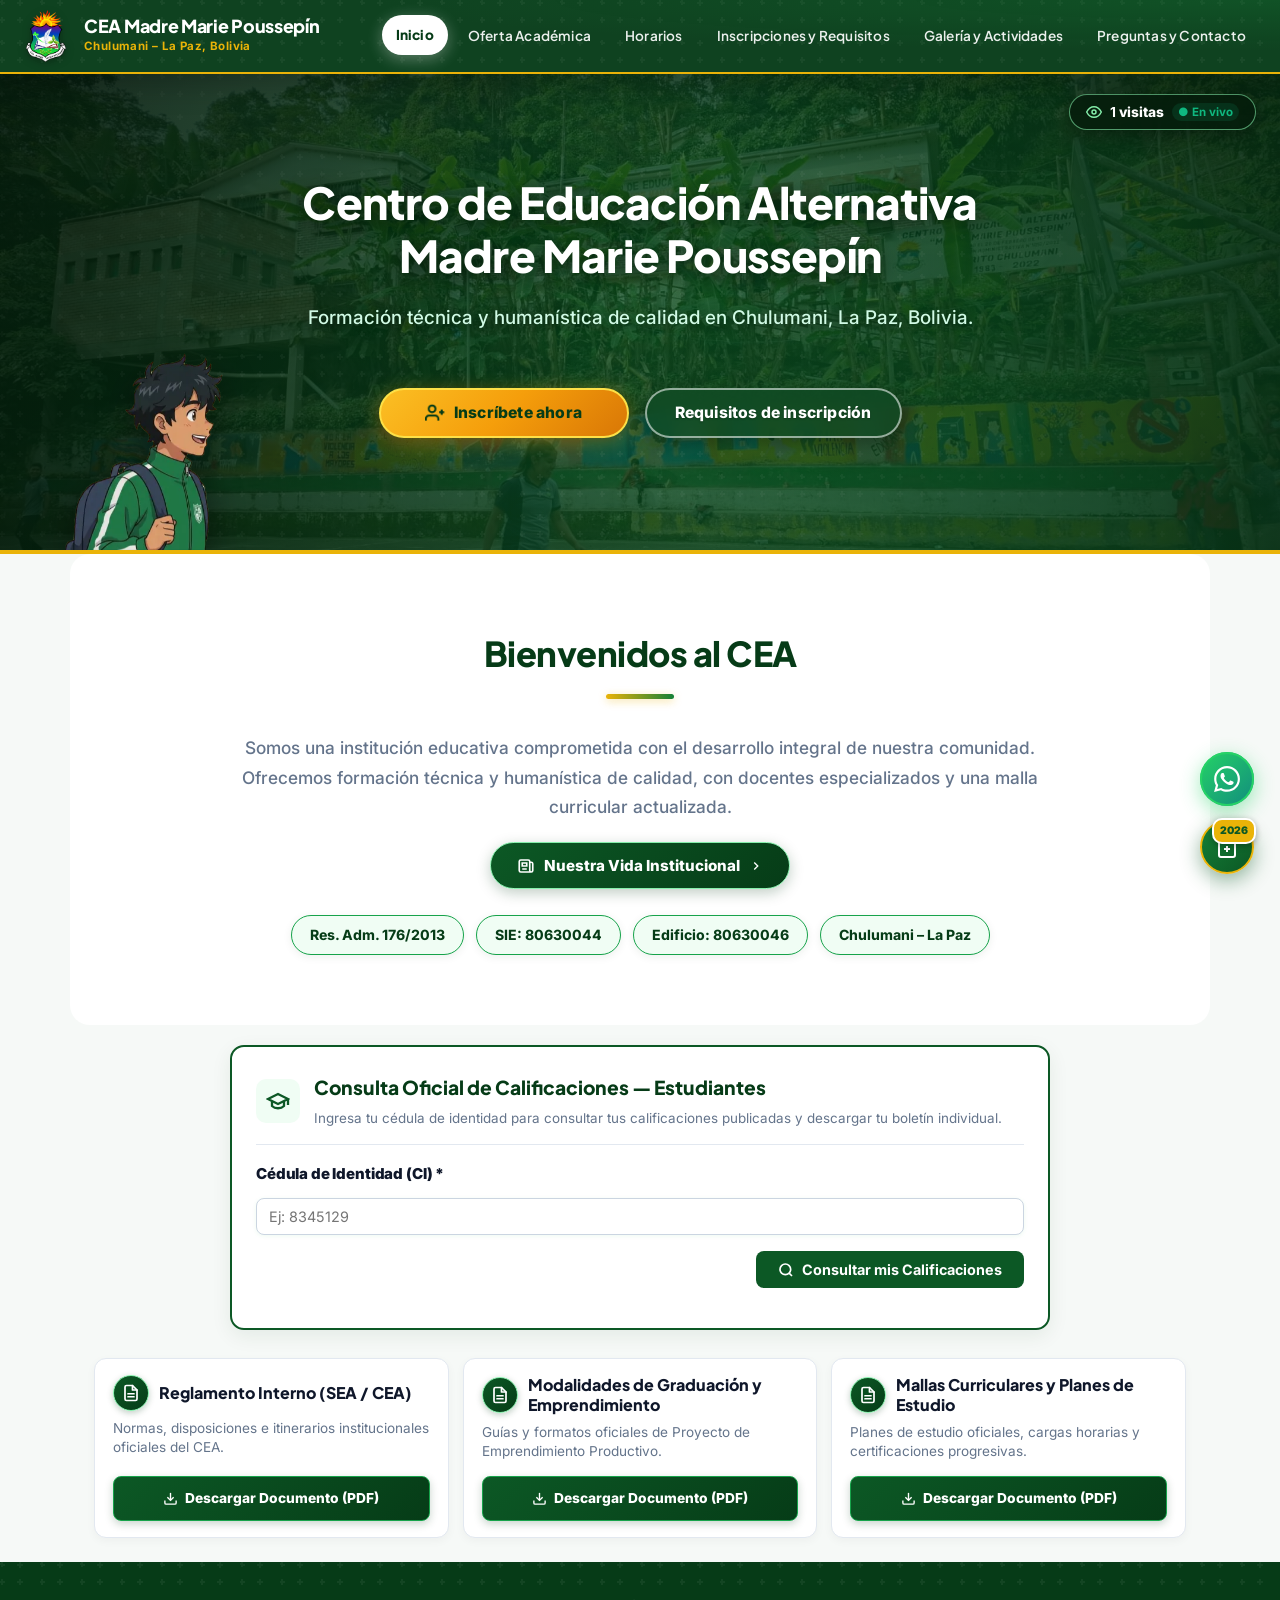
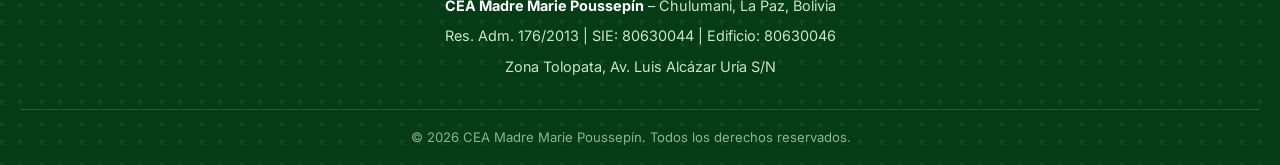
==== commit 342bc059: "Add files via upload" ====
--- a/index.html
+++ b/index.html
@@ -9552,8 +9552,8 @@
 <link rel="stylesheet" href="panel-academico.css?v=73.99" />
 <link rel="stylesheet" href="notas-movil.css?v=73.99" />
 <script src="panel-academico.js?v=74.15"></script>
-<link rel="stylesheet" href="acciones-notas-movil.css?v=74.16" />
-<script src="acciones-notas-movil.js?v=74.16"></script>
+<link rel="stylesheet" href="acciones-notas-movil.css?v=74.24" />
+<script src="acciones-notas-movil.js?v=74.24"></script>
 <link rel="stylesheet" href="modulos-notas.css?v=74.10" />
 <script src="modulos-notas.js?v=74.12"></script>
 <script>
--- a/acciones-notas-movil.css
+++ b/acciones-notas-movil.css
@@ -16,9 +16,22 @@
   body.movil-grados-activos .movil-planilla-scroll{max-height:max(220px,calc(100dvh - var(--notas-movil-header,130px) - var(--notas-movil-pie,70px) - 32px))!important}
   .notas-movil-pdf-listo [data-archivo]{overflow-wrap:anywhere;font-size:12px;color:#506758}
   .notas-movil-pdf-listo a{display:inline-flex;align-items:center;justify-content:center;min-height:44px;padding:8px 14px;border-radius:8px;background:#14532d;color:white;text-decoration:none;font-weight:700;box-sizing:border-box}
-  .notas-movil-ribbon{width:100%;order:5;display:grid;gap:6px;color:white}
+  body.movil-grados-activos :is(#admin-stage-topbar,#docente-stage-topbar) > :first-child {
+    flex: 0 0 auto;
+  }
+  body.movil-grados-activos :is(#admin-stage-topbar,#docente-stage-topbar) > .panel-ventana-controles {
+    display: none !important;
+  }
+  body.movil-grados-activos :is(#admin-stage-topbar,#docente-stage-topbar) > .notas-movil-ribbon {
+    display: contents !important;
+    color: #fff;
+  }
+  .notas-movil-ribbon > .notas-movil-titulo { order: 2; flex: 1 1 0; min-width: 0; }
+  .notas-movil-ribbon > .notas-movil-selectores { order: 5; flex: 0 0 100%; }
+  .notas-movil-ribbon > .notas-movil-criterios { order: 6; flex: 0 0 100%; }
+  .notas-movil-criterios:empty { display: none; }
   .notas-movil-titulo{display:flex;align-items:center;justify-content:space-between;gap:8px;font-size:11px;font-weight:700;color:#d7efde}
-  .notas-movil-titulo button{display:grid;place-items:center;min-height:34px!important;width:38px;border:1px solid #ffffff50;border-radius:8px;background:#ffffff18;color:#fff;padding:5px}
+  .notas-movil-titulo button{display:grid;place-items:center;min-height:40px!important;width:40px;flex-shrink:0;border:1px solid #ffffff50;border-radius:8px;background:#ffffff18;color:#fff;padding:5px}
   .notas-movil-selectores{display:grid;grid-template-columns:minmax(0,1.6fr) minmax(0,1fr);gap:6px}
   .notas-movil-selectores label{display:grid;gap:2px;font-size:10px;font-weight:650;min-width:0}
   :is(#admin-stage-topbar,#docente-stage-topbar) .notas-movil-selectores select{width:100%!important;min-width:0!important;min-height:36px!important;height:36px;padding:4px 6px!important;font-size:13px!important;border:1px solid #b5d5c0;border-radius:8px;background:#f5fbf7;color:#123d23;font-weight:700}
@@ -53,8 +66,23 @@
   .notas-movil-pie[data-pendiente=true]{background:#fff8def5;border-color:#eab308}
   .notas-movil-pie [data-movil-pdf]{background:#14532d;color:white;border-color:#14532d}
   .notas-movil-pie[hidden]{display:none!important}
-  body.movil-grados-activos.notas-movil-teclado .movil-planilla-scroll{
-    max-height:max(115px,calc(100dvh - var(--notas-movil-header,130px) - var(--notas-movil-pie,0px) - 32px))!important;
+  body.movil-grados-activos.notas-movil-teclado .notas-movil-ribbon > :is(.notas-movil-selectores,.notas-movil-criterios) {
+    display: none;
+  }
+  body.movil-grados-activos.notas-movil-teclado :is(#admin-stage-body,#docente-stage-content) {
+    padding-bottom: 0 !important;
+  }
+  body.movil-grados-activos.notas-movil-teclado .movil-planilla-scroll {
+    max-height: max(100px, calc(var(--notas-movil-vista, 100dvh) - var(--notas-movil-header, 50px) - 12px)) !important;
+  }
+  body.movil-grados-activos.notas-movil-teclado .movil-planilla thead :is(.movil-criterio,.movil-promedio,.movil-dimension) {
+    height: 74px !important;
+  }
+  body.movil-grados-activos.notas-movil-teclado .movil-planilla thead :is(.movil-criterio,.movil-promedio,.movil-dimension) > span {
+    max-height: 66px;
+  }
+  body.movil-grados-activos.notas-movil-teclado .movil-planilla-tools {
+    margin-block: 0 !important;
   }
   .movil-planilla thead .nota-dimension-activa{background:#fef08a!important;color:#14532d!important}
   .movil-planilla .promedio-boletin-input{min-height:44px;font-size:17px;font-weight:400}
@@ -87,7 +115,6 @@
 }
 @media screen and (max-width:900px) and (max-height:550px){
   body.movil-grados-activos :is(#admin-stage-topbar,#docente-stage-topbar)>:first-child p{display:none!important}
-  body.movil-grados-activos .notas-movil-ribbon{gap:3px}
   body.movil-grados-activos .notas-movil-titulo{font-size:10px}
 }
 @media(min-width:901px){.notas-movil-ribbon,.notas-movil-pie,.boletin-tabla-movil{display:none!important}}
